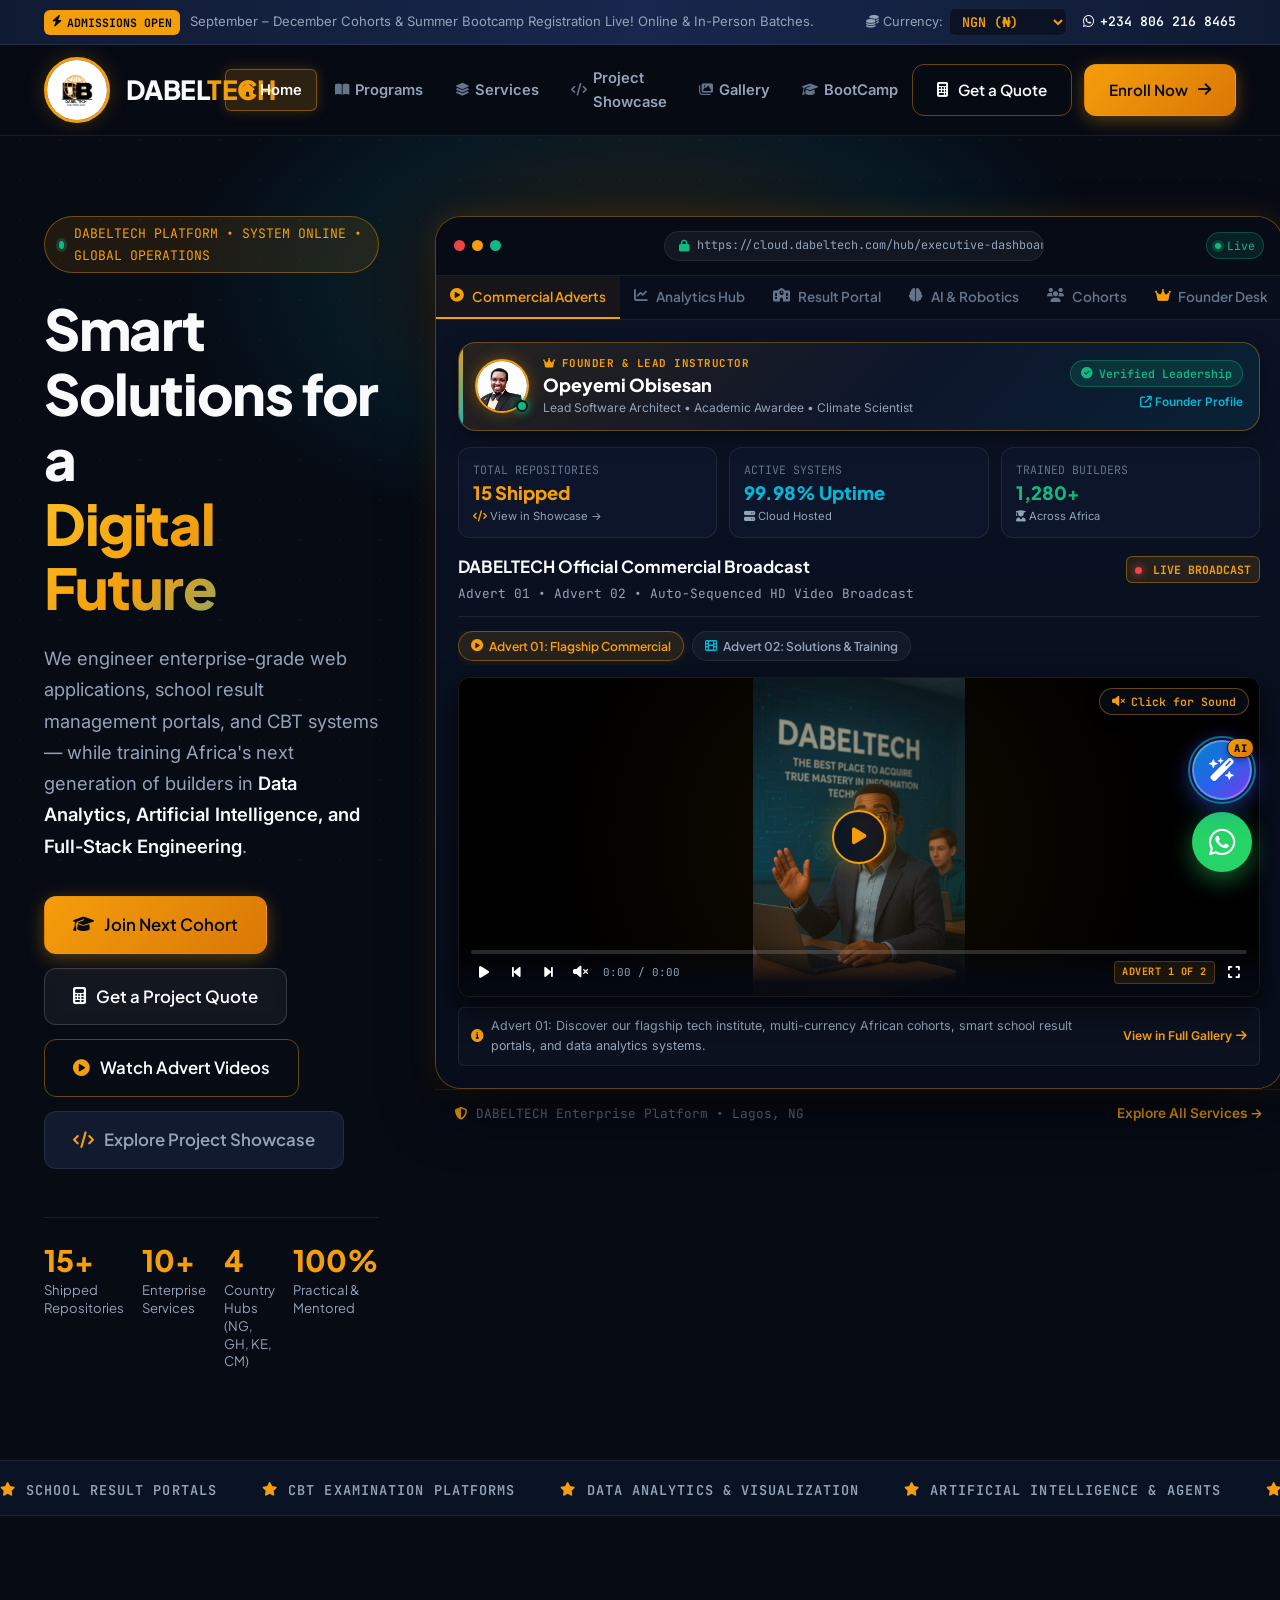
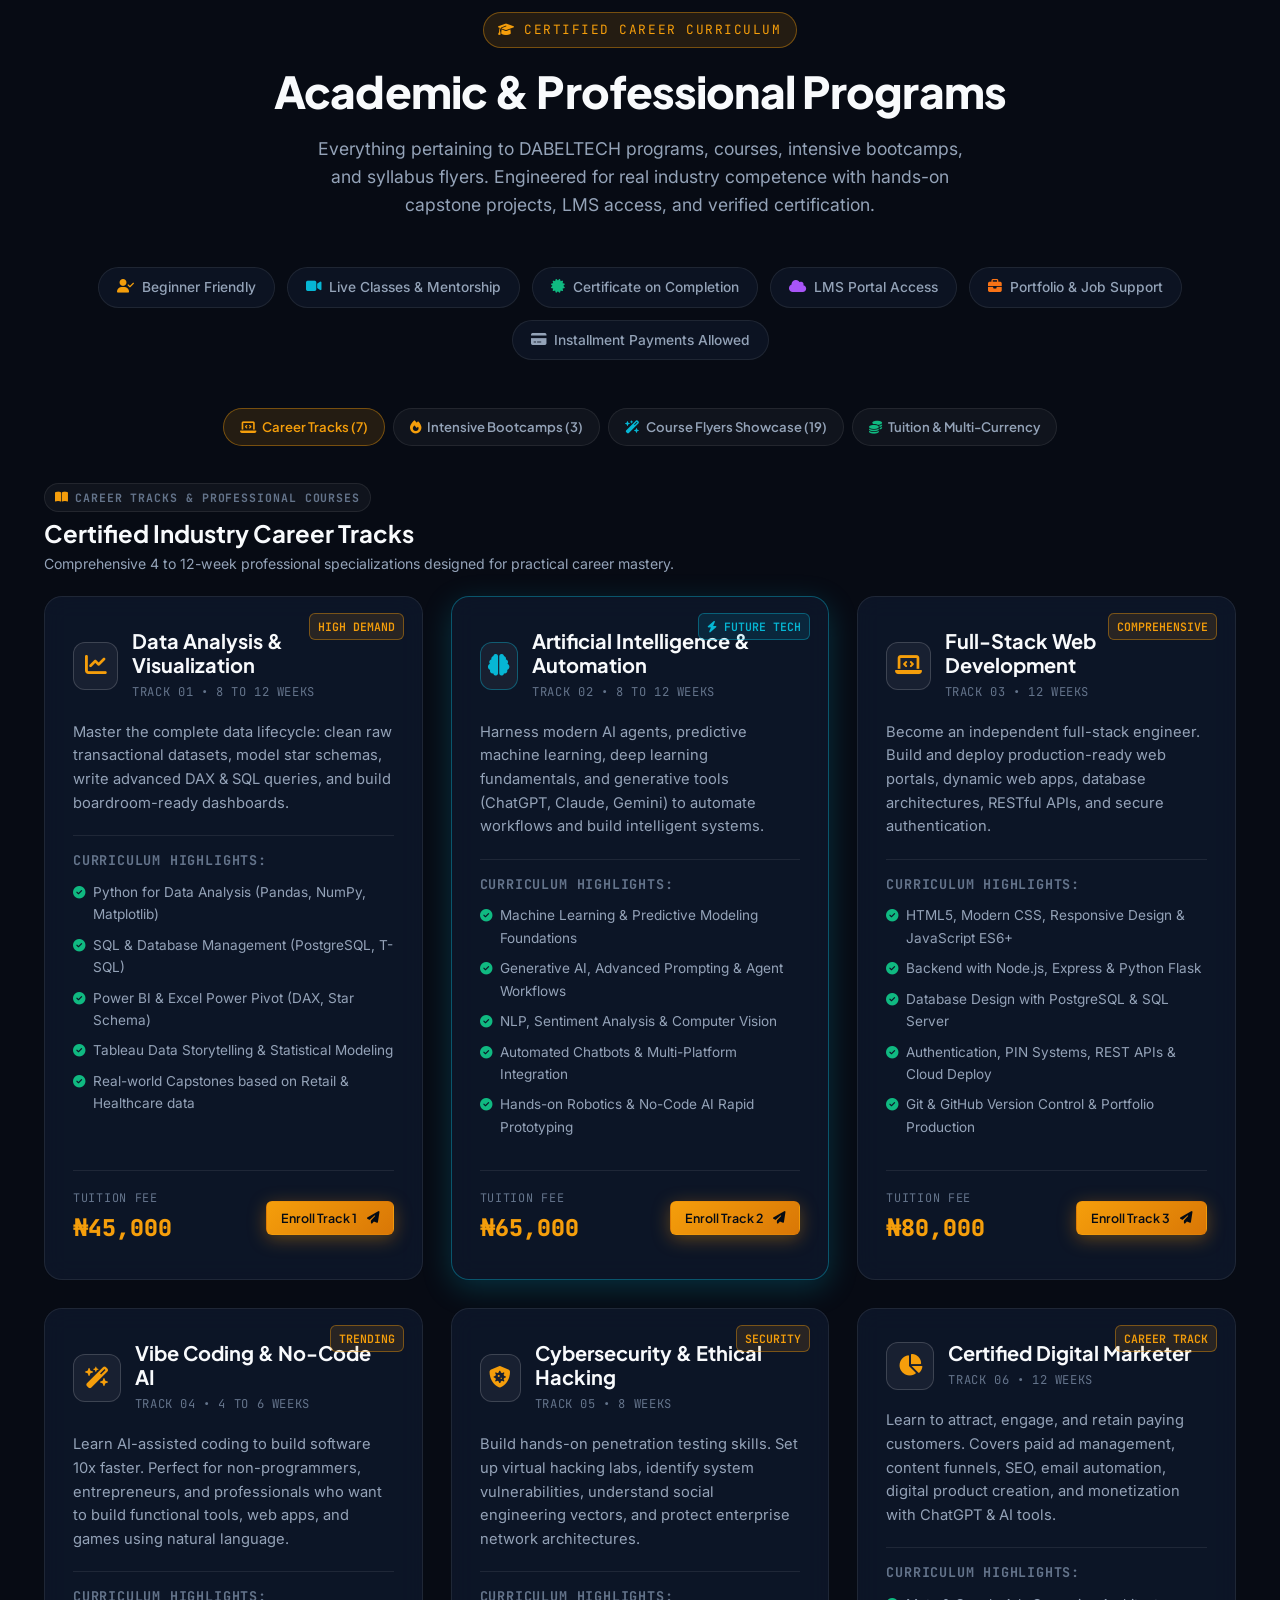
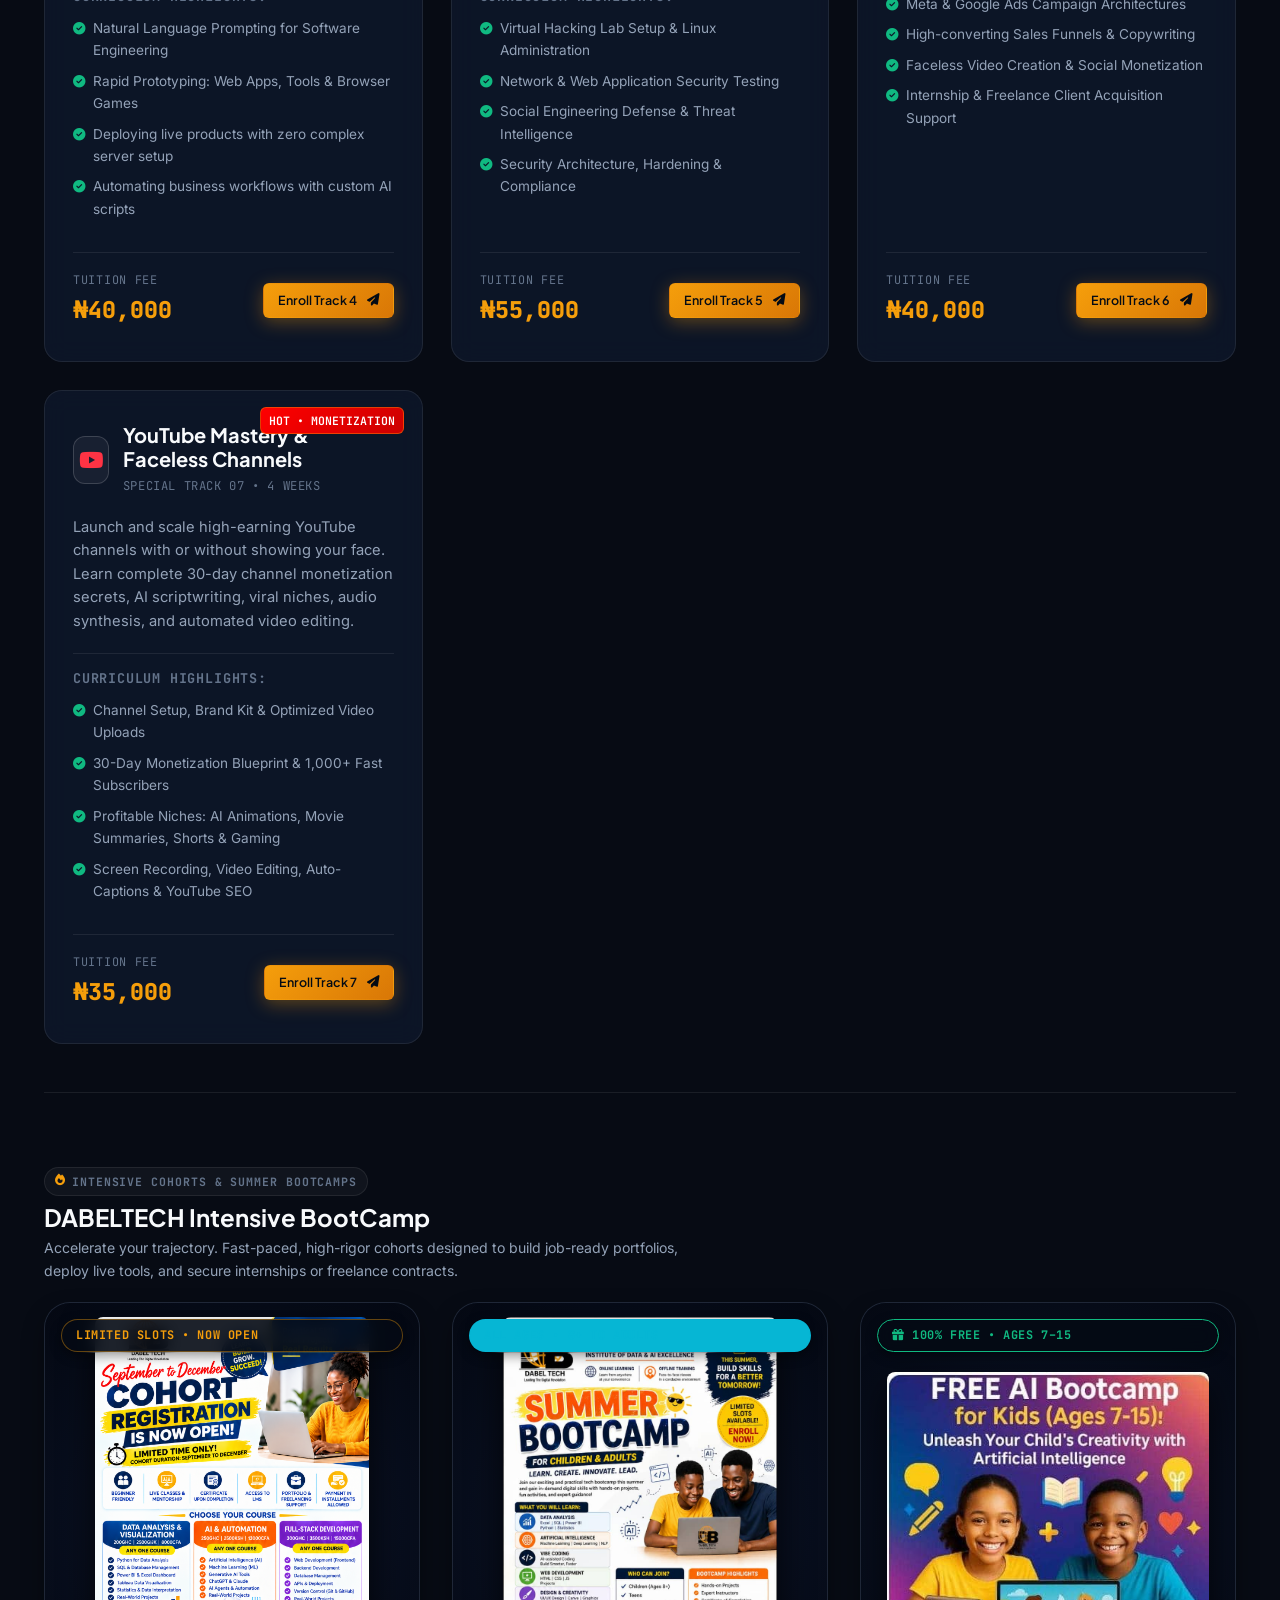
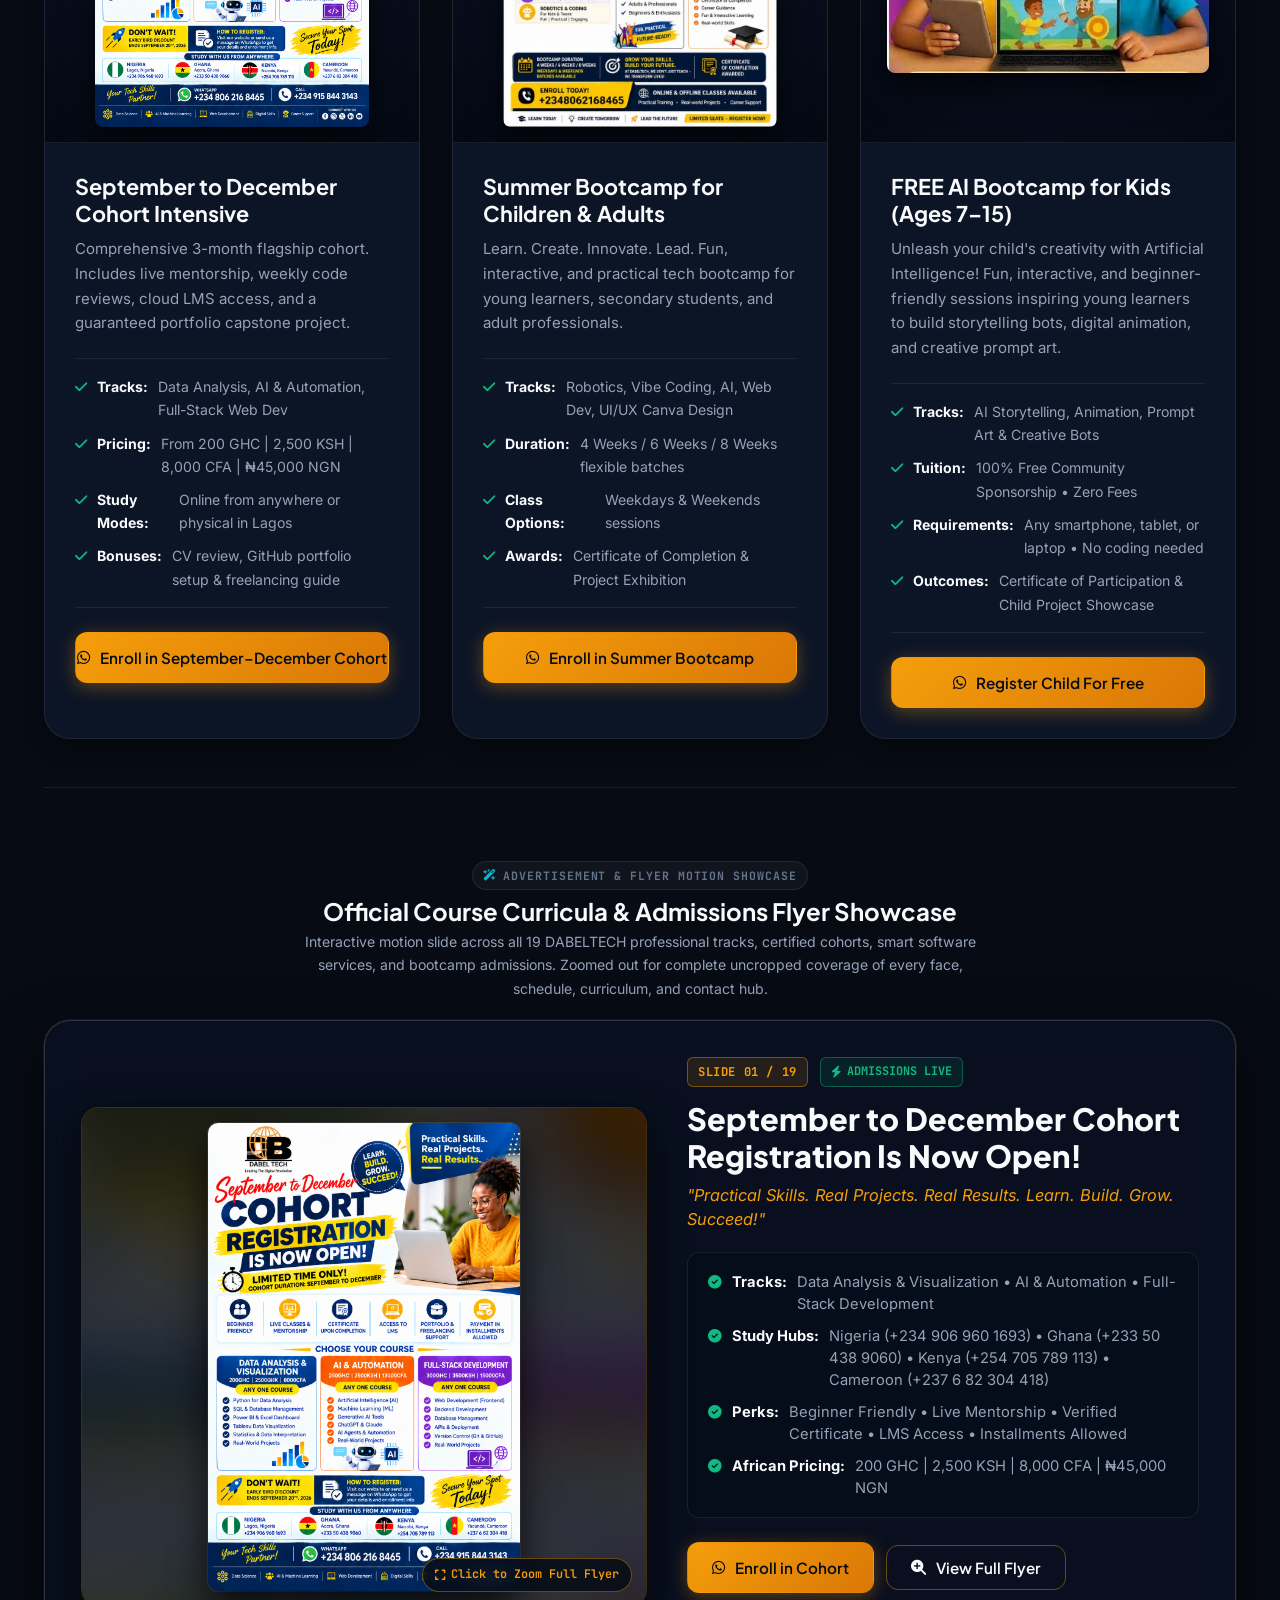
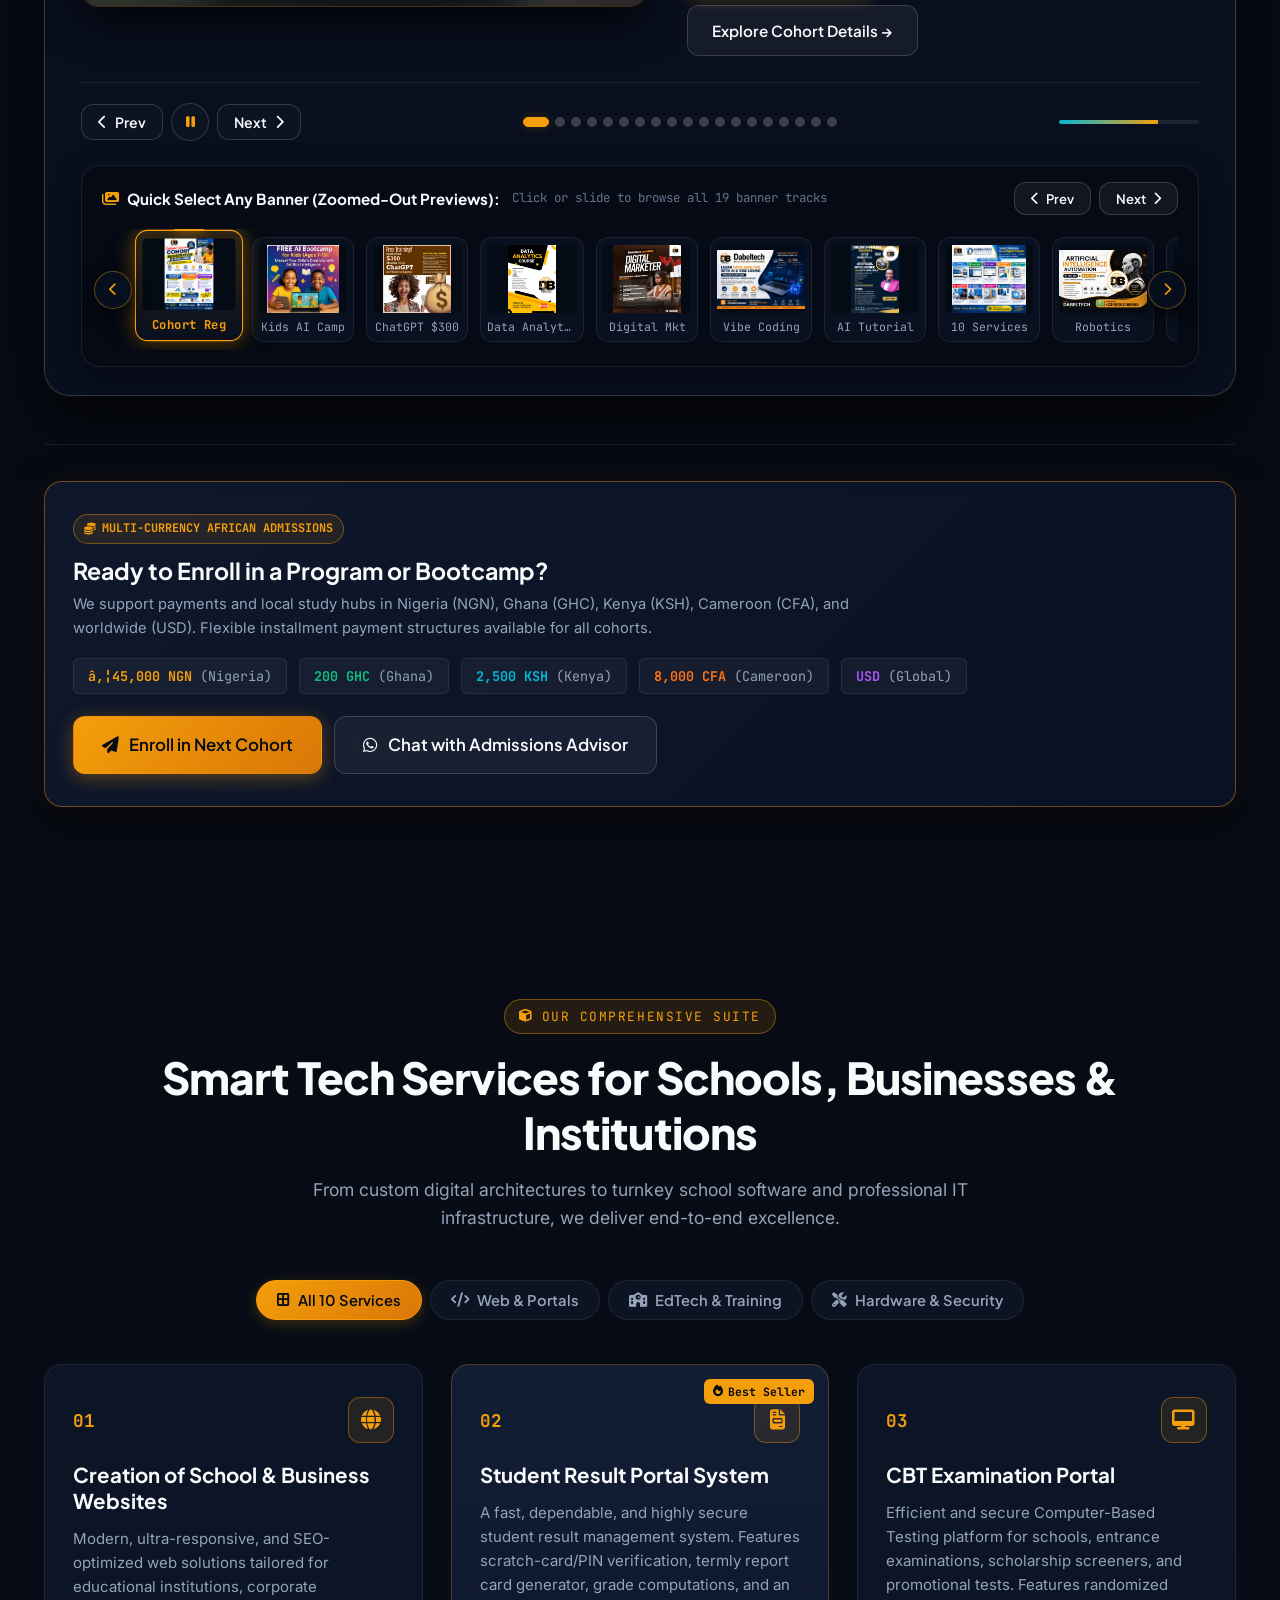
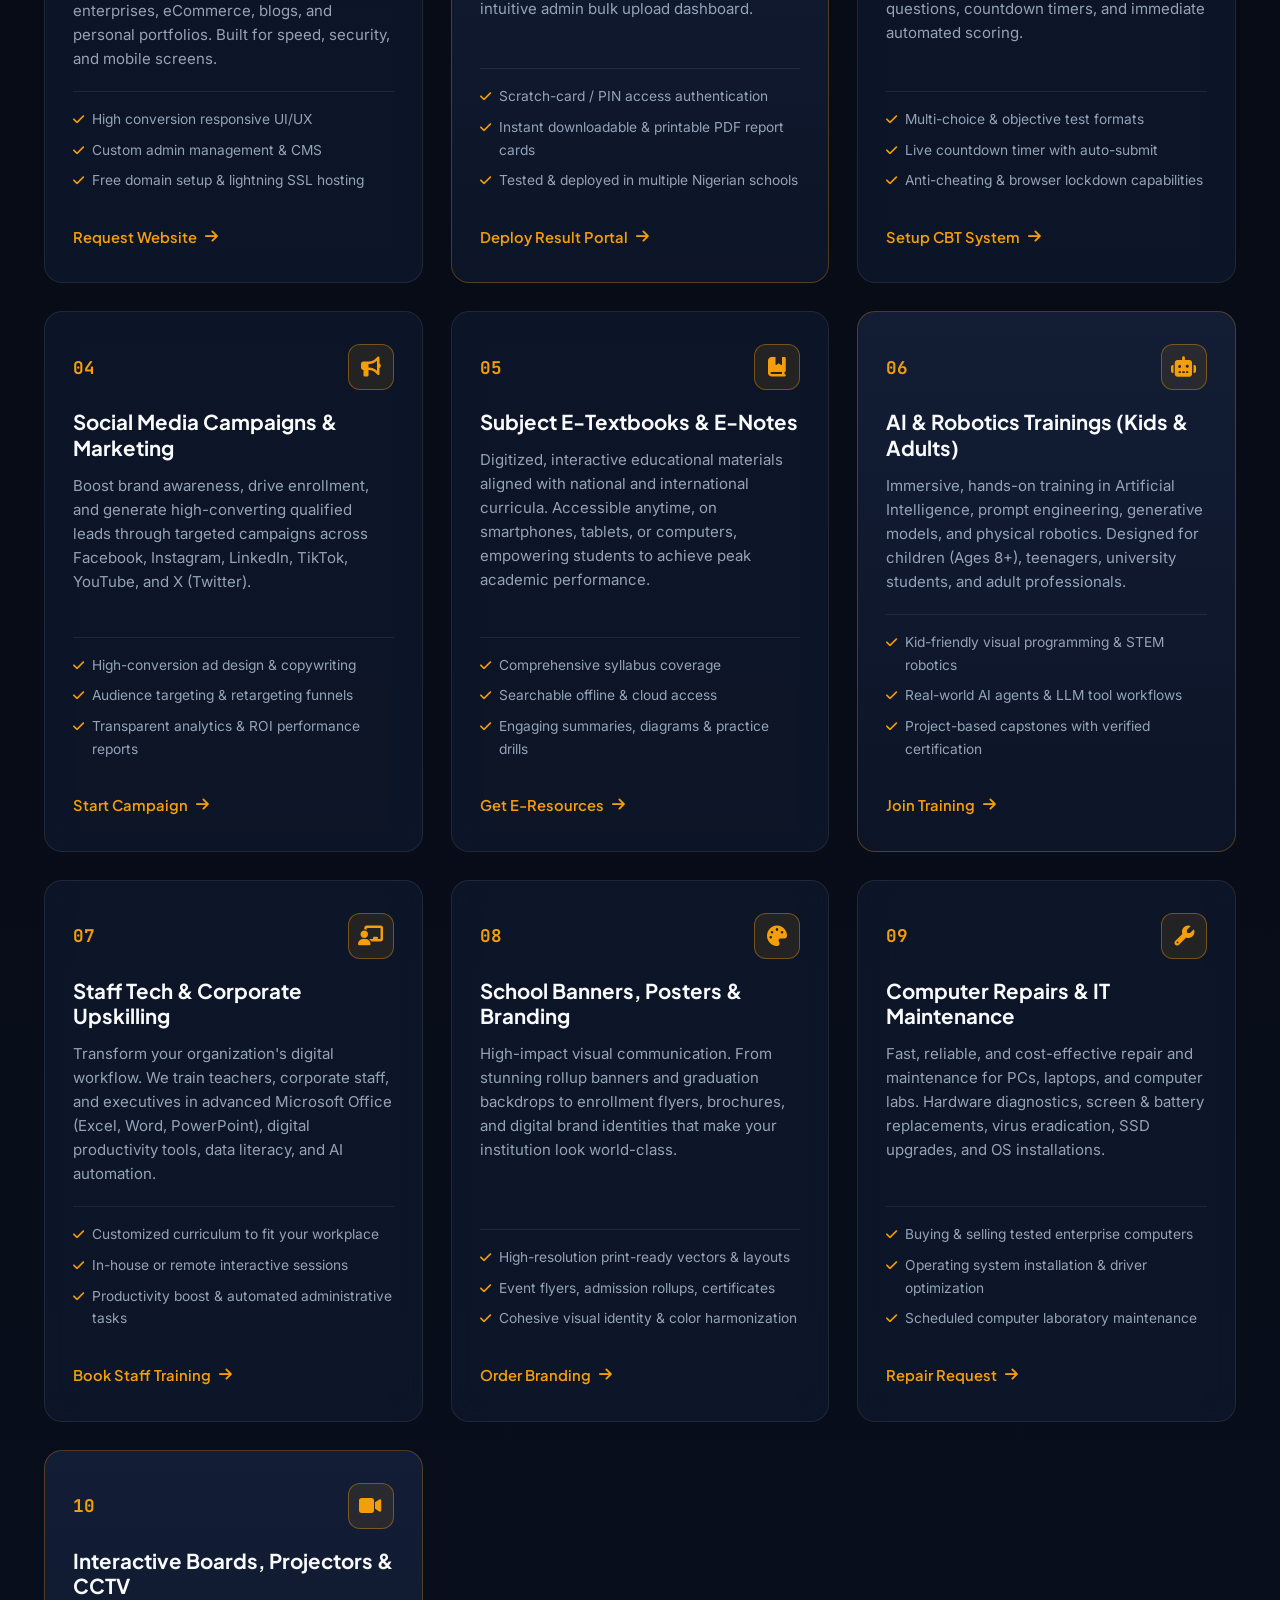
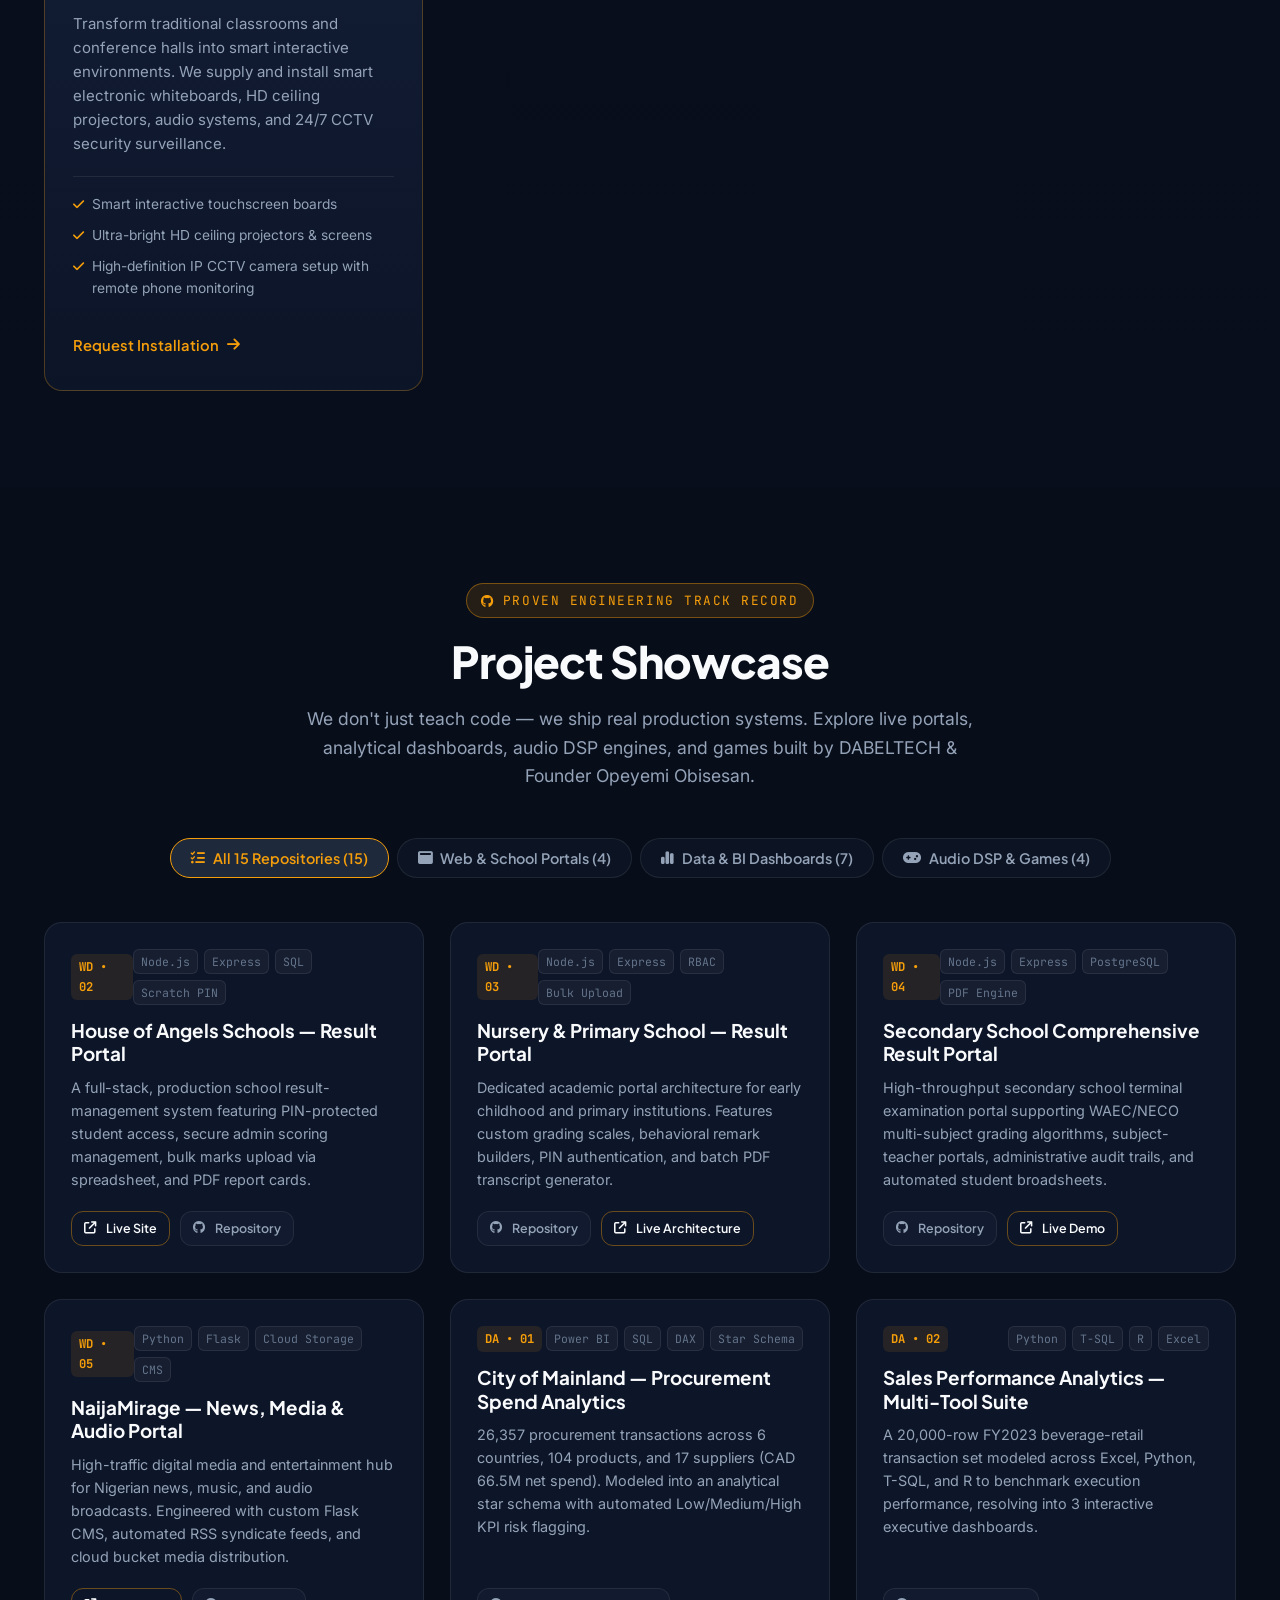
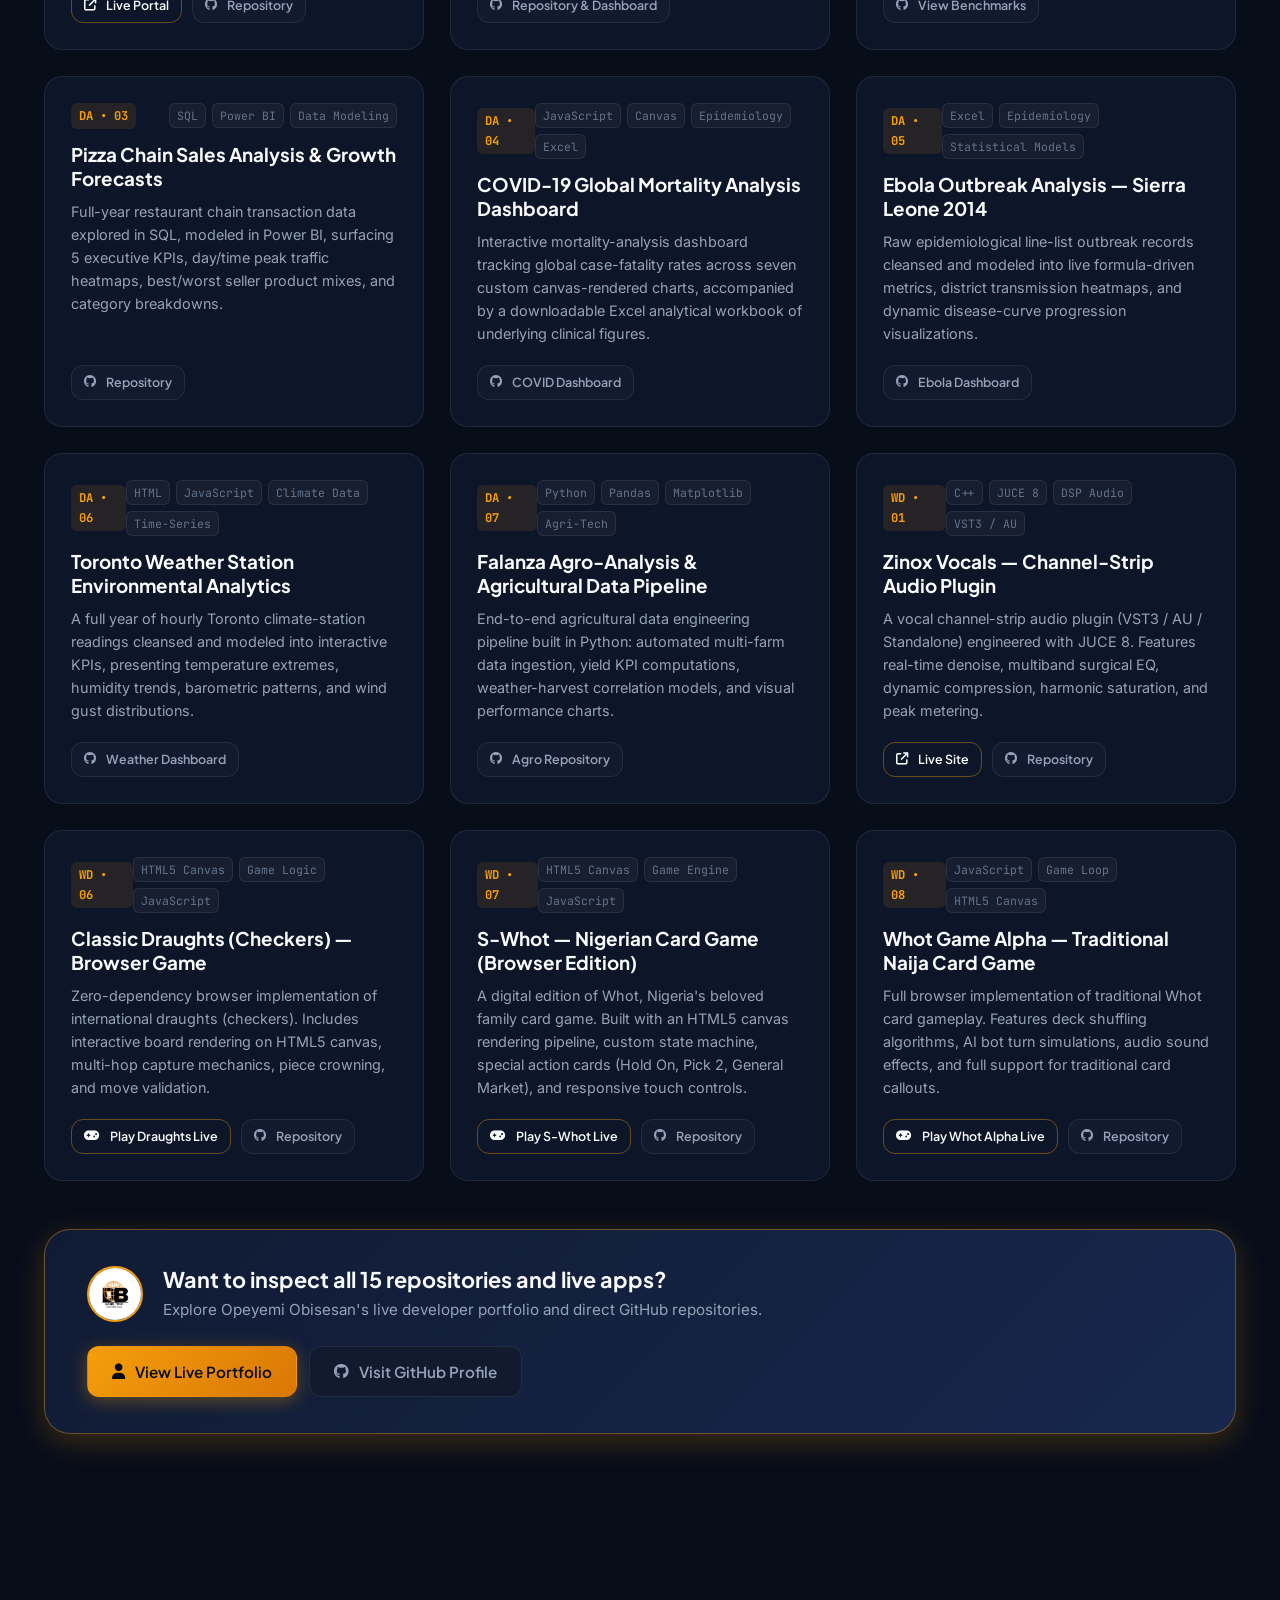
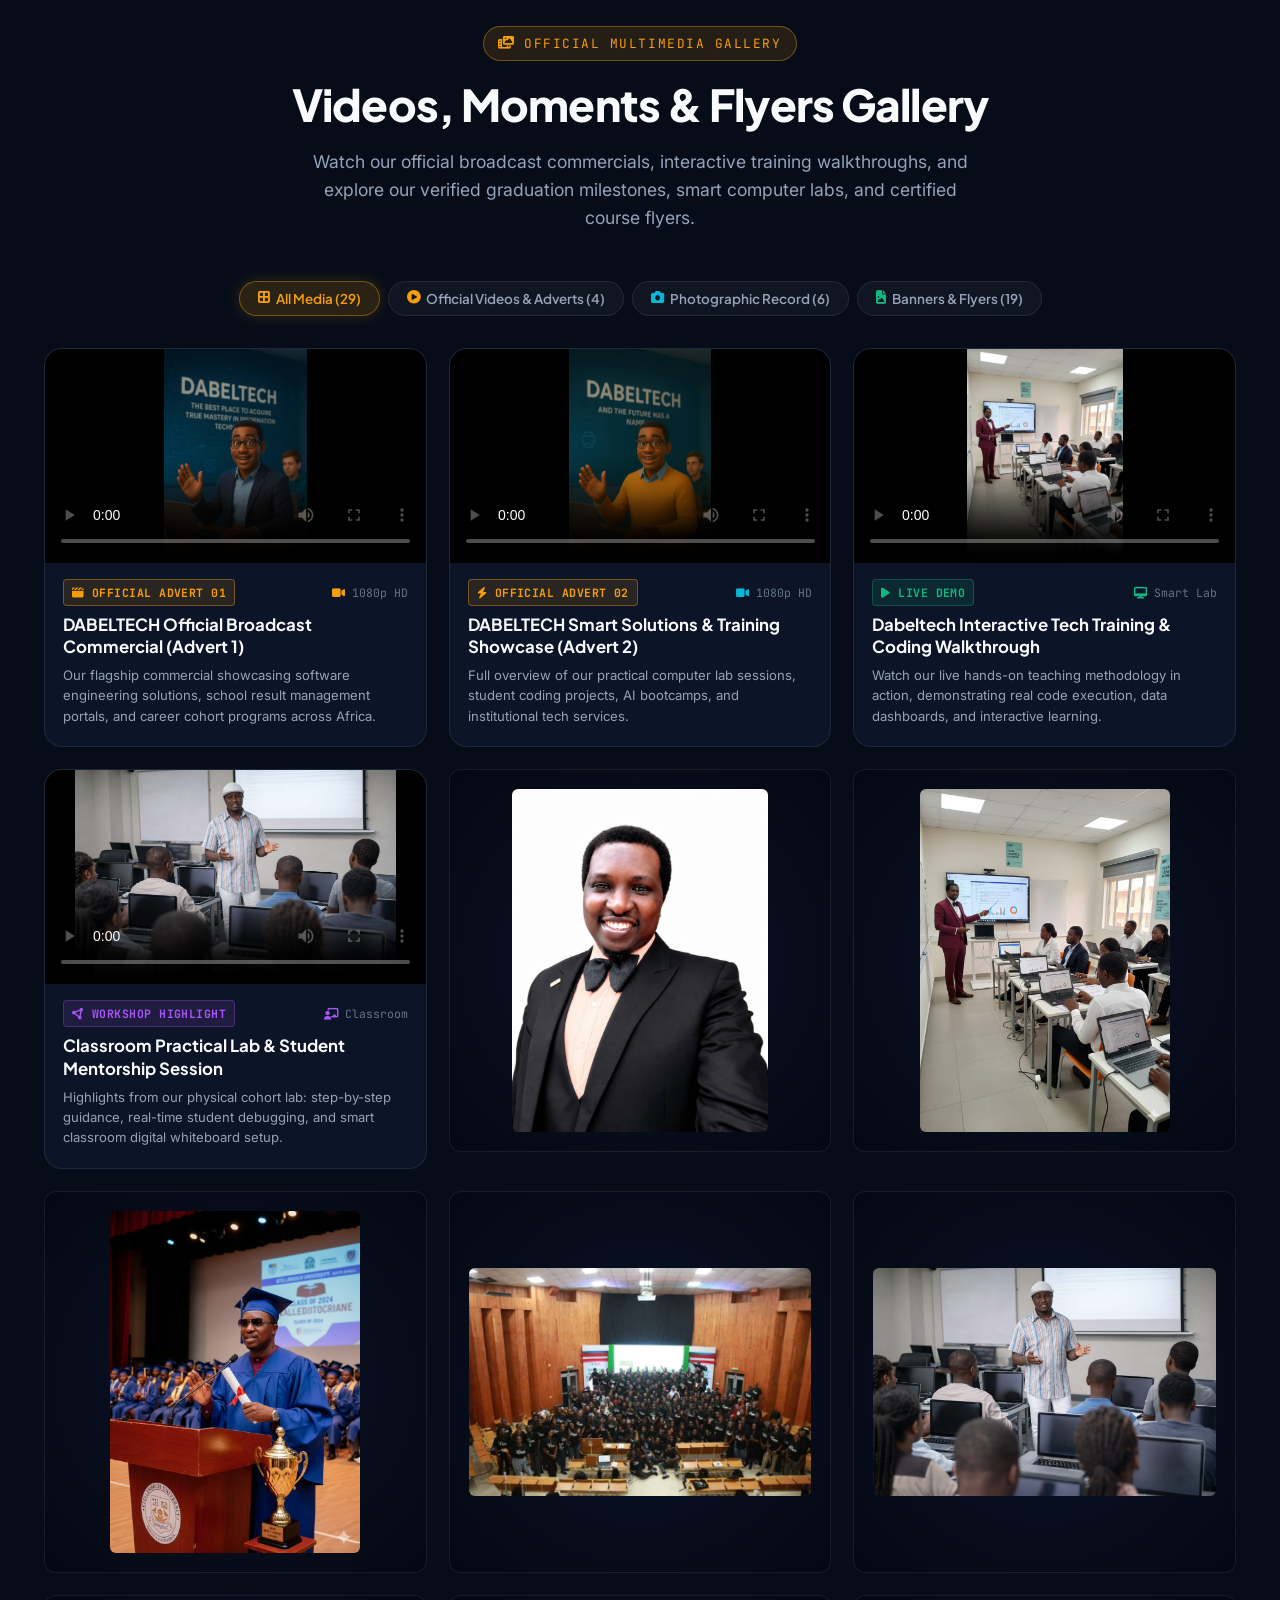
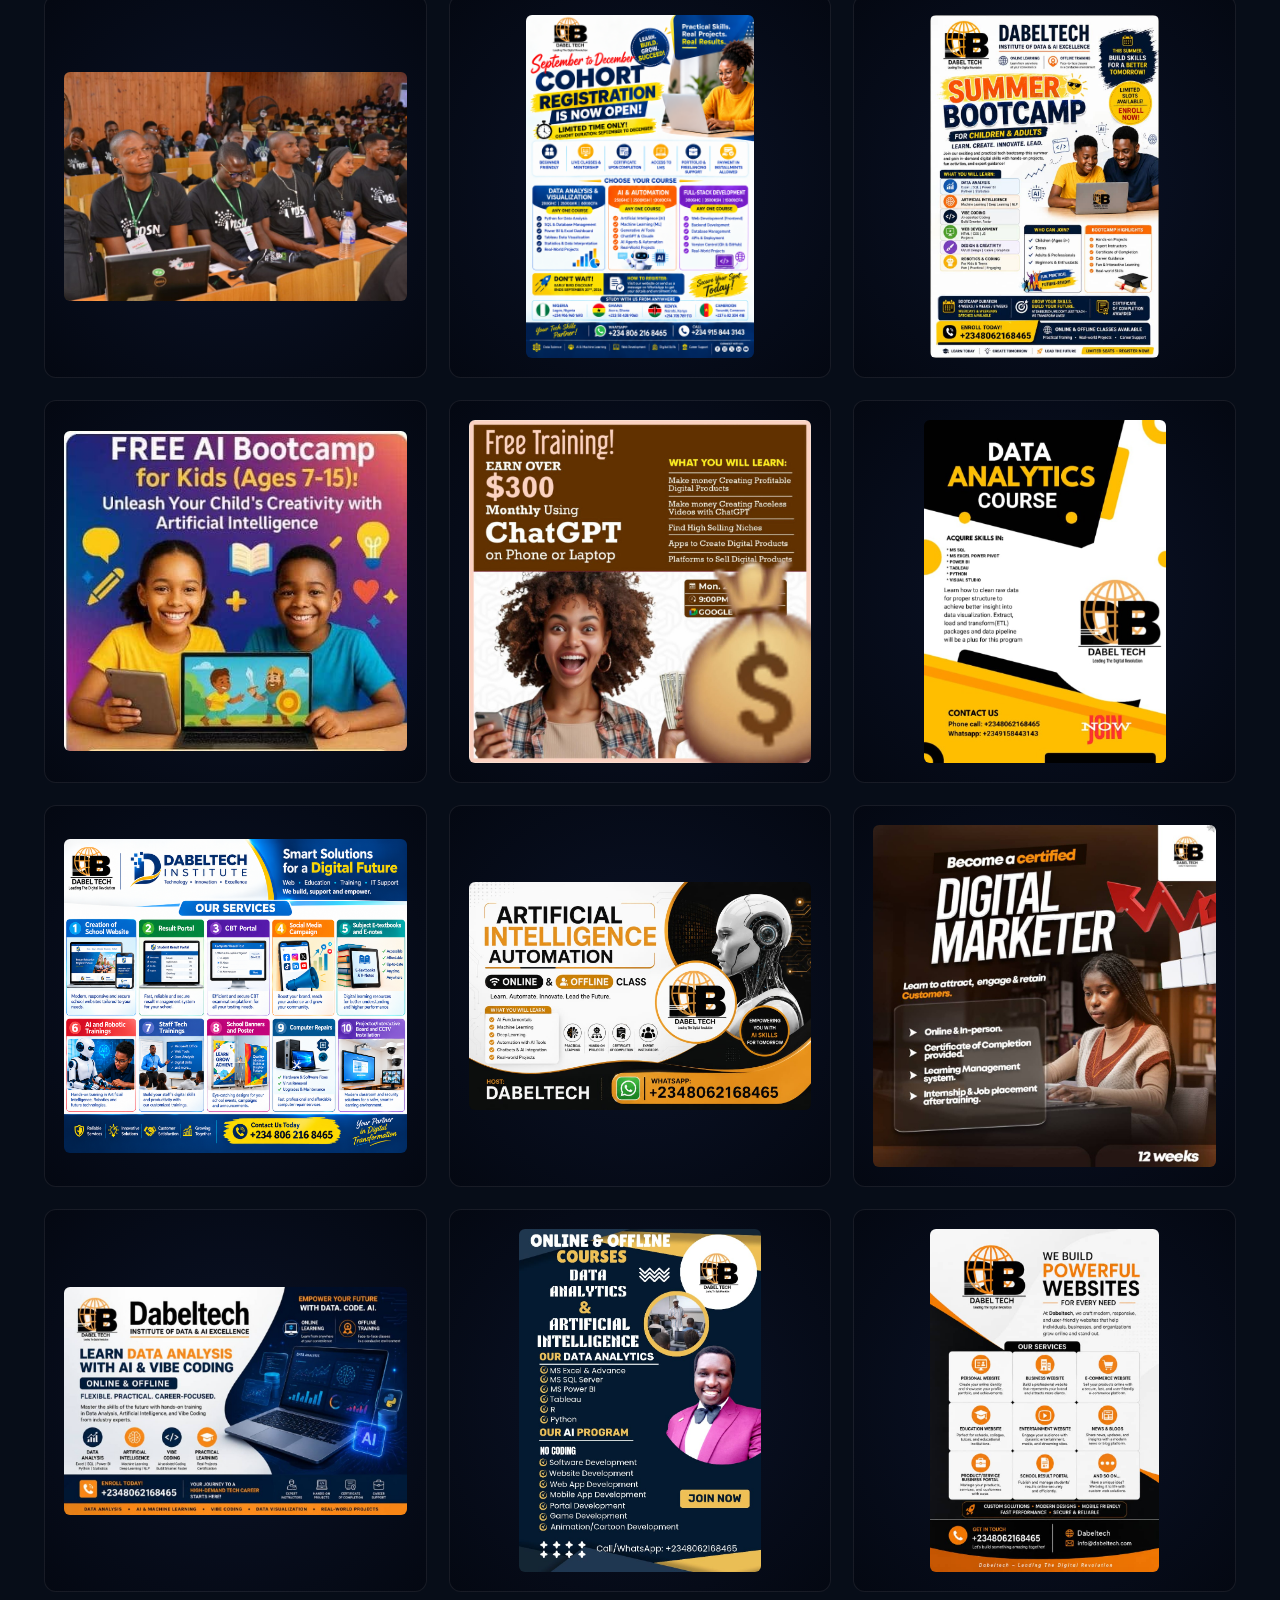
==== index.html @ 6ca89540 "feat: house complete 15-repo project showcase under project menu tab with scrollspy and offset" ====
<!DOCTYPE html>
<html lang="en">
<head>
  <meta charset="UTF-8">
  <meta name="viewport" content="width=device-width, initial-scale=1.0">
  <title>DABELTECH — Leading The Digital Revolution | Smart Solutions &amp; Institute</title>
  <meta name="description" content="DABELTECH &amp; DABELTECH INSTITUTE: Smart Solutions for a Digital Future. Web development, school result portals, CBT systems, Data Analytics, AI bootcamps across Nigeria, Ghana, Kenya, Cameroon &amp; worldwide.">
  <meta name="keywords" content="Dabeltech, Dabeltech Institute, Web Development, School Result Portal, CBT Portal, Data Analytics, Artificial Intelligence, Vibe Coding, Opeyemi Obisesan, Lagos Tech">
  
  <!-- Favicon -->
  <link rel="icon" type="image/jpeg" href="assets/logo.jpeg">
  
  <!-- Google Fonts -->
  <link rel="preconnect" href="https://fonts.googleapis.com">
  <link rel="preconnect" href="https://fonts.gstatic.com" crossorigin>
  <link href="https://fonts.googleapis.com/css2?family=Inter:wght@300;400;500;600;700&family=Plus+Jakarta+Sans:wght@500;600;700;800&family=JetBrains+Mono:wght@400;500;600&display=swap" rel="stylesheet">
  
  <!-- FontAwesome Icons -->
  <link rel="stylesheet" href="https://cdnjs.cloudflare.com/ajax/libs/font-awesome/6.5.1/css/all.min.css">
  
  <!-- Main Stylesheet (v2.4 Menu Tab Reorganization & Dashboard Commercial Adverts) -->
  <link rel="stylesheet" href="styles.css?v=2.5">

  <!-- Force page to stay at top on initial load & prevent running down to bottom -->
  <script>
    if ('scrollRestoration' in history) {
      history.scrollRestoration = 'manual';
    }
    if (window.location.hash && window.location.hash !== '#hero') {
      history.replaceState(null, document.title, window.location.pathname + window.location.search);
    }
    window.scrollTo(0, 0);
  </script>
</head>
<body>

  <!-- ==================== TOP ANNOUNCEMENT RIBBON ==================== -->
  <div class="top-ribbon" id="top-ribbon">
    <div class="container ribbon-content">
      <div class="ribbon-ticker">
        <span class="ribbon-badge"><i class="fa-solid fa-bolt"></i> ADMISSIONS OPEN</span>
        <span class="ribbon-text">September – December Cohorts &amp; Summer Bootcamp Registration Live! Online &amp; In-Person Batches.</span>
      </div>
      <div class="ribbon-actions">
        <div class="currency-picker">
          <label for="currency-select"><i class="fa-solid fa-coins"></i> Currency:</label>
          <select id="currency-select" aria-label="Select Currency">
            <option value="NGN" selected>NGN (₦)</option>
            <option value="USD">USD ($)</option>
            <option value="GHC">GHC (₵)</option>
            <option value="KSH">KSH (KSh)</option>
            <option value="CFA">CFA (FCFA)</option>
          </select>
        </div>
        <a href="https://wa.me/2348062168465?text=Hello%20DABELTECH%2C%20I%20would%20like%20to%20inquire%20about%20your%20services%20and%20cohorts" target="_blank" rel="noopener" class="ribbon-link">
          <i class="fa-brands fa-whatsapp"></i> +234 806 216 8465
        </a>
      </div>
    </div>
  </div>

  <!-- ==================== MAIN NAVIGATION BAR (RESTRICTED TABS & PROMINENT LOGO) ==================== -->
  <header class="navbar-wrapper" id="main-header">
    <nav class="container navbar" aria-label="Main Navigation">
      <a href="#hero" class="brand-logo" id="nav-brand">
        <img src="assets/logo.jpeg" alt="DABEL TECH Logo" class="brand-img">
        <div class="brand-text">
          <span class="brand-title">DABEL<span class="text-accent">TECH</span></span>
        </div>
      </a>

      <!-- Desktop Nav Tabs strictly restricted to requested tabs -->
      <ul class="nav-menu" id="nav-menu">
        <li><a href="#hero" class="nav-tab active"><i class="fa-solid fa-house"></i> Home</a></li>
        <li><a href="#programs" class="nav-tab"><i class="fa-solid fa-book-open"></i> Programs</a></li>
        <li><a href="#services" class="nav-tab"><i class="fa-solid fa-layer-group"></i> Services</a></li>
        <li><a href="#projects" class="nav-tab" id="nav-tab-projects"><i class="fa-solid fa-code"></i> Project Showcase</a></li>
        <li><a href="#gallery" class="nav-tab"><i class="fa-solid fa-images"></i> Gallery</a></li>
        <li><a href="#bootcamp" class="nav-tab"><i class="fa-solid fa-graduation-cap"></i> BootCamp</a></li>
        <!-- Mobile Drawer Extras -->
        <li class="mobile-only-tab"><a href="#quote" class="nav-tab"><i class="fa-solid fa-calculator"></i> Get a Quote</a></li>
        <li class="mobile-only-tab"><a href="#enroll" class="nav-tab highlight-mobile"><i class="fa-solid fa-paper-plane"></i> Enroll Now</a></li>
      </ul>

      <!-- Action Tabs: Get a Quote & Enroll Now -->
      <div class="nav-ctas">
        <a href="#quote" class="btn btn-outline" id="nav-quote-btn">
          <i class="fa-solid fa-calculator"></i> Get a Quote
        </a>
        <a href="#enroll" class="btn btn-primary" id="nav-enroll-btn">
          <span>Enroll Now</span>
          <i class="fa-solid fa-arrow-right"></i>
        </a>
        <button class="mobile-toggle" id="mobile-toggle-btn" aria-label="Toggle navigation menu">
          <i class="fa-solid fa-bars"></i>
        </button>
      </div>
    </nav>
  </header>

  <!-- ==================== HERO SECTION WITH STANDARD EXECUTIVE DASHBOARD ==================== -->
  <section class="hero-section" id="hero">
    <div class="hero-background-glow"></div>
    <div class="container hero-container">
      
      <!-- Hero Left Column: Proposition & Triggers -->
      <div class="hero-content">
        <div class="hero-eyebrow">
          <span class="status-indicator"></span>
          <span>DABELTECH PLATFORM &bull; SYSTEM ONLINE &bull; GLOBAL OPERATIONS</span>
        </div>
        <h1 class="hero-heading">
          Smart Solutions for a <span class="gradient-text">Digital Future</span>
        </h1>
        <p class="hero-subtitle">
          We engineer enterprise-grade web applications, school result management portals, and CBT systems — while training Africa's next generation of builders in <strong>Data Analytics, Artificial Intelligence, and Full-Stack Engineering</strong>.
        </p>

        <div class="hero-actions">
          <a href="#bootcamp" class="btn btn-primary btn-lg" id="hero-enroll-btn">
            <i class="fa-solid fa-graduation-cap"></i>
            <span>Join Next Cohort</span>
          </a>
          <a href="#quote" class="btn btn-glass btn-lg" id="hero-quote-btn">
            <i class="fa-solid fa-calculator"></i>
            <span>Get a Project Quote</span>
          </a>
          <a href="#gallery" class="btn btn-outline btn-lg" id="hero-watch-btn">
            <i class="fa-solid fa-circle-play text-accent"></i>
            <span>Watch Advert Videos</span>
          </a>
          <a href="#projects" class="btn btn-dark btn-lg" id="hero-github-btn">
            <i class="fa-solid fa-code text-accent"></i>
            <span>Explore Project Showcase</span>
          </a>
        </div>

        <!-- Key Trust Badges Grid -->
        <div class="hero-stats">
          <div class="stat-card">
            <div class="stat-num">15+</div>
            <div class="stat-label">Shipped Repositories</div>
          </div>
          <div class="stat-card">
            <div class="stat-num">10+</div>
            <div class="stat-label">Enterprise Services</div>
          </div>
          <div class="stat-card">
            <div class="stat-num">4</div>
            <div class="stat-label">Country Hubs (NG, GH, KE, CM)</div>
          </div>
          <div class="stat-card">
            <div class="stat-num">100%</div>
            <div class="stat-label">Practical &amp; Mentored</div>
          </div>
        </div>
      </div>

      <!-- Hero Right Column: Standard Interactive Executive Dashboard -->
      <div class="hero-visual">
        <div class="dashboard-window">
          <!-- Window Title Bar -->
          <div class="dash-titlebar">
            <div class="dash-dots">
              <span class="dot red"></span>
              <span class="dot yellow"></span>
              <span class="dot green"></span>
            </div>
            <div class="dash-address-bar">
              <i class="fa-solid fa-lock text-green"></i>
              <span>https://cloud.dabeltech.com/hub/executive-dashboard</span>
            </div>
            <div class="dash-status-pill">
              <span class="pulse-dot"></span> Live
            </div>
          </div>

          <!-- Dashboard Navigation Sub-Ribbon -->
          <div class="dash-tabs-ribbon" role="tablist">
            <button class="dash-tab-btn active" data-dash="adverts"><i class="fa-solid fa-circle-play text-accent"></i> Commercial Adverts</button>
            <button class="dash-tab-btn" data-dash="analytics"><i class="fa-solid fa-chart-line"></i> Analytics Hub</button>
            <button class="dash-tab-btn" data-dash="portal"><i class="fa-solid fa-school"></i> Result Portal</button>
            <button class="dash-tab-btn" data-dash="ai"><i class="fa-solid fa-brain"></i> AI &amp; Robotics</button>
            <button class="dash-tab-btn" data-dash="cohorts"><i class="fa-solid fa-users"></i> Cohorts</button>
            <button class="dash-tab-btn" data-dash="founder"><i class="fa-solid fa-crown text-accent"></i> Founder Desk</button>
          </div>

          <!-- Dashboard Content Area -->
          <div class="dash-body">
            
            <!-- Executive Founder Spotlight Bar (Always Prominent on Front Page Dashboard) -->
            <div class="dash-executive-bar">
              <div class="dash-founder-meta">
                <div class="dash-founder-avatar-wrap">
                  <img src="assets/founder.jpeg" alt="Opeyemi Obisesan - Founder &amp; Lead Instructor" class="dash-founder-avatar">
                  <span class="dash-founder-online-pulse" title="Active Executive Leader"></span>
                </div>
                <div class="dash-founder-details">
                  <div class="dash-role-badge">
                    <i class="fa-solid fa-crown text-accent"></i> <span>FOUNDER &amp; LEAD INSTRUCTOR</span>
                  </div>
                  <h3 class="dash-founder-name">Opeyemi Obisesan</h3>
                  <p class="dash-founder-title">Lead Software Architect &bull; Academic Awardee &bull; Climate Scientist</p>
                </div>
              </div>
              <div class="dash-founder-badges">
                <span class="df-verified-badge"><i class="fa-solid fa-circle-check text-green"></i> Verified Leadership</span>
                <a href="#about" class="df-profile-link"><i class="fa-solid fa-arrow-up-right-from-square"></i> Founder Profile</a>
              </div>
            </div>

            <!-- Quick Metric Widgets Row -->
            <div class="dash-metrics-row">
              <a href="#projects" class="dash-metric-card dash-metric-link" title="Explore all 15 repositories in Project Showcase">
                <span class="m-title">Total Repositories</span>
                <span class="m-val text-accent">15 Shipped</span>
                <span class="m-sub"><i class="fa-solid fa-code text-accent"></i> View in Showcase &rarr;</span>
              </a>
              <div class="dash-metric-card">
                <span class="m-title">Active Systems</span>
                <span class="m-val text-cyan">99.98% Uptime</span>
                <span class="m-sub"><i class="fa-solid fa-server"></i> Cloud Hosted</span>
              </div>
              <div class="dash-metric-card">
                <span class="m-title">Trained Builders</span>
                <span class="m-val text-green">1,280+</span>
                <span class="m-sub"><i class="fa-solid fa-user-graduate"></i> Across Africa</span>
              </div>
            </div>

            <!-- Dynamic Panels Inside Dashboard -->
            <!-- Commercial Adverts Panel (Featured on Frontend of Dashboard) -->
            <div class="dash-panel active" id="dash-panel-adverts">
              <div class="panel-header">
                <div>
                  <h4>DABELTECH Official Commercial Broadcast</h4>
                  <small>Advert 01 &bull; Advert 02 &bull; Auto-Sequenced HD Video Broadcast</small>
                </div>
                <span class="panel-tag text-accent"><span class="pulse-dot-red"></span> LIVE BROADCAST</span>
              </div>

              <!-- Quick Advert Switch Chips -->
              <div class="dash-advert-chips">
                <button type="button" class="dash-ad-chip active" id="dash-chip-1" data-video="1">
                  <i class="fa-solid fa-circle-play text-accent"></i> Advert 01: Flagship Commercial
                </button>
                <button type="button" class="dash-ad-chip" id="dash-chip-2" data-video="2">
                  <i class="fa-solid fa-film text-cyan"></i> Advert 02: Solutions &amp; Training
                </button>
              </div>

              <!-- Dashboard Cinema Video Screen Stage -->
              <div class="dash-video-stage" id="dash-video-stage">
                <!-- Dual Videos for Seamless Auto-Sequenced Playback -->
                <video id="dash-video-1" class="dash-screen-video active" src="assets/advert-video-1.mp4" playsinline muted preload="auto" poster="assets/brand-true-mastery.jpeg"></video>
                <video id="dash-video-2" class="dash-screen-video" src="assets/advert-video-2.mp4" playsinline muted preload="auto" poster="assets/brand-future-name.jpeg"></video>

                <div class="dash-ambient-glow" id="dash-ambient-glow"></div>

                <!-- Floating Sound Toggle Badge -->
                <button type="button" class="dash-floating-sound-btn" id="dash-sound-toggle-btn" aria-label="Toggle Audio Sound">
                  <i class="fa-solid fa-volume-xmark" id="dash-sound-icon"></i>
                  <span id="dash-sound-text">Click for Sound</span>
                </button>

                <!-- Center Big Play/Pause Trigger -->
                <div class="dash-play-center-btn" id="dash-center-play-trigger" aria-label="Play or Pause Video">
                  <i class="fa-solid fa-play" id="dash-center-icon"></i>
                </div>

                <!-- Custom Player Controls Bar -->
                <div class="dash-custom-controls">
                  <div class="dash-progress-track" id="dash-progress-track">
                    <div class="dash-progress-fill" id="dash-progress-fill"></div>
                  </div>
                  <div class="dash-controls-row">
                    <div class="dash-left-controls">
                      <button type="button" class="dash-ctrl-btn" id="dash-play-btn" title="Play / Pause" aria-label="Play / Pause">
                        <i class="fa-solid fa-play" id="dash-play-icon"></i>
                      </button>
                      <button type="button" class="dash-ctrl-btn" id="dash-prev-track-btn" title="Previous Advert" aria-label="Previous Advert">
                        <i class="fa-solid fa-backward-step"></i>
                      </button>
                      <button type="button" class="dash-ctrl-btn" id="dash-next-track-btn" title="Next Advert" aria-label="Next Advert">
                        <i class="fa-solid fa-forward-step"></i>
                      </button>
                      <button type="button" class="dash-ctrl-btn" id="dash-audio-btn" title="Toggle Sound" aria-label="Toggle Sound">
                        <i class="fa-solid fa-volume-xmark" id="dash-vol-icon"></i>
                      </button>
                      <span class="dash-timecode" id="dash-timecode">0:00 / 0:00</span>
                    </div>
                    <div class="dash-right-controls">
                      <span class="dash-current-indicator" id="dash-current-indicator">ADVERT 1 OF 2</span>
                      <button type="button" class="dash-ctrl-btn" id="dash-fullscreen-btn" title="Fullscreen" aria-label="Fullscreen">
                        <i class="fa-solid fa-expand"></i>
                      </button>
                    </div>
                  </div>
                </div>
              </div>

              <!-- Advert Footer Metadata -->
              <div class="dash-advert-meta-bar">
                <div class="dash-advert-desc" id="dash-advert-desc">
                  <i class="fa-solid fa-circle-info text-accent"></i>
                  <span id="dash-ad-desc-text">Advert 01: Discover our flagship tech institute, multi-currency African cohorts, smart school result portals, and data analytics systems.</span>
                </div>
                <a href="#gallery" class="dash-view-gallery-link">
                  <span>View in Full Gallery</span> <i class="fa-solid fa-arrow-right"></i>
                </a>
              </div>
            </div>

            <div class="dash-panel" id="dash-panel-analytics">
              <div class="panel-header">
                <div>
                  <h4>Procurement &amp; Sales Data Engine</h4>
                  <small>Star-Schema Modeling &bull; SQL &bull; Power BI &bull; DAX</small>
                </div>
                <span class="panel-tag">DA &bull; Star Schema</span>
              </div>
              <div class="analytics-preview">
                <div class="chart-mockup">
                  <div class="bar-col"><div class="bar" style="height: 60%;"></div><span>Q1</span></div>
                  <div class="bar-col"><div class="bar" style="height: 85%;"></div><span>Q2</span></div>
                  <div class="bar-col"><div class="bar highlight" style="height: 98%;"></div><span>Q3</span></div>
                  <div class="bar-col"><div class="bar" style="height: 75%;"></div><span>Q4</span></div>
                </div>
                <div class="analytics-stats">
                  <div class="a-stat">
                    <span>Net Modeled Spend</span>
                    <strong>CAD $66.5M</strong>
                  </div>
                  <div class="a-stat">
                    <span>Transactions Cleansed</span>
                    <strong>26,357 Records</strong>
                  </div>
                  <div class="a-stat">
                    <span>KPI Risk Flagging</span>
                    <strong class="text-green">Automated DAX</strong>
                  </div>
                </div>
                <a href="#projects" class="dash-action-sublink"><i class="fa-solid fa-code"></i> View Procurement Project in Showcase &rarr;</a>
              </div>
            </div>

            <div class="dash-panel" id="dash-panel-portal">
              <div class="panel-header">
                <div>
                  <h4>School Result Management Portal</h4>
                  <small>PIN Authentication &bull; PDF Report Card Generator</small>
                </div>
                <span class="panel-tag text-cyan">WD &bull; Production</span>
              </div>
              <div class="portal-mockup">
                <div class="student-card-preview">
                  <div class="student-info">
                    <img src="assets/logo.jpeg" alt="School Badge" class="school-mini-logo">
                    <div>
                      <strong>House of Angels Schools / Dabeltech Network</strong>
                      <span>Student: Adaeze Okafor &bull; Class: SS3 Alpha</span>
                    </div>
                  </div>
                  <div class="result-status-row">
                    <div class="pin-box">
                      <small>Scratch-Card PIN:</small>
                      <code>DBL-88291-PASS</code>
                    </div>
                    <span class="verified-badge"><i class="fa-solid fa-circle-check"></i> RESULT VERIFIED</span>
                  </div>
                  <div class="grades-preview">
                    <span>Maths: <strong>94% (A1)</strong></span>
                    <span>English: <strong>88% (A1)</strong></span>
                    <span>Physics: <strong>91% (A1)</strong></span>
                    <span>Data Processing: <strong>96% (A1)</strong></span>
                  </div>
                  <a href="#projects" class="dash-action-sublink"><i class="fa-solid fa-code"></i> View School Portals in Project Showcase &rarr;</a>

                  </div>
                </div>
              </div>
            </div>

            <div class="dash-panel" id="dash-panel-ai">
              <div class="panel-header">
                <div>
                  <h4>AI &amp; Robotics Intelligence Engine</h4>
                  <small>Agent Workflows &bull; Machine Learning &bull; Vibe Coding</small>
                </div>
                <span class="panel-tag text-purple">AI &bull; Active</span>
              </div>
              <div class="terminal-preview">
                <div class="term-line"><span class="prompt">$</span> dabeltech-ai --init-agent "Automated Data Ingestion &amp; Report Generator"</div>
                <div class="term-line text-cyan">&gt; Connecting to BigQuery &amp; PostgreSQL pipelines... [OK]</div>
                <div class="term-line text-green">&gt; Synthesizing statistical KPIs &amp; automated executive summaries... [DONE]</div>
                <div class="term-line text-accent">&gt; Real-world capstone ready for deployment. Accuracy score: 98.4%</div>
              </div>
            </div>

            <div class="dash-panel" id="dash-panel-cohorts">
              <div class="panel-header">
                <div>
                  <h4>Cohort Admissions &amp; Training Schedules</h4>
                  <small>Online &amp; In-Person Labs &bull; Multi-Country</small>
                </div>
                <span class="panel-tag text-orange">Admissions Live</span>
              </div>
              <div class="cohorts-preview-list">
                <div class="c-item">
                  <div><strong>September – December Intensive Cohort</strong><br><small>Tracks: Data Analysis, AI, Full-Stack, Cybersecurity</small></div>
                  <span class="seat-badge">88% Filled</span>
                </div>
                <div class="c-item">
                  <div><strong>Summer Bootcamp for Children &amp; Adults</strong><br><small>Tracks: Robotics, Vibe Coding, Web Dev, Canva Design</small></div>
                  <span class="seat-badge highlight">Enrollment Open</span>
                </div>
              </div>
            </div>

            <div class="dash-panel" id="dash-panel-founder">
              <div class="panel-header">
                <div>
                  <h4>Executive Leadership &amp; Mentorship Desk</h4>
                  <small>Opeyemi Obisesan &bull; Founder &amp; Lead Instructor, DABELTECH</small>
                </div>
                <span class="panel-tag text-accent"><i class="fa-solid fa-crown"></i> Founder Desk</span>
              </div>
              <div class="founder-panel-showcase">
                <div class="founder-panel-avatar-box">
                  <img src="assets/founder.jpeg" alt="Opeyemi Obisesan - Founder of DABELTECH" class="founder-panel-photo">
                  <span class="founder-award-tag"><i class="fa-solid fa-award text-accent"></i> Best Student Awardee</span>
                </div>
                <div class="founder-panel-bio">
                  <p class="founder-quote">
                    "At DABELTECH, we bridge the gap between classroom theory and industry-grade technology. Every student builds real-world production projects."
                  </p>
                  <div class="founder-credentials-pills">
                    <span class="cred-pill"><i class="fa-solid fa-code text-cyan"></i> 15+ Shipped Repositories</span>
                    <span class="cred-pill"><i class="fa-solid fa-user-graduate text-green"></i> 1,500+ Students Mentored</span>
                    <span class="cred-pill"><i class="fa-solid fa-award text-accent"></i> Best Student Award Valedictorian</span>
                    <span class="cred-pill"><i class="fa-solid fa-globe text-purple"></i> Nigeria &bull; Ghana &bull; Kenya &bull; Cameroon</span>
                  </div>
                  <div class="founder-panel-actions">
                    <a href="https://wa.me/2348062168465?text=Hello%20Founder%20Opeyemi%20Obisesan%2C%20I%20would%20like%20to%20connect%20with%20you!" target="_blank" rel="noopener" class="btn btn-primary btn-sm">
                      <i class="fa-brands fa-whatsapp"></i> Chat with Founder
                    </a>
                    <a href="https://dabelinfotech-github-io.vercel.app/" target="_blank" rel="noopener" class="btn btn-outline btn-sm">
                      <i class="fa-solid fa-globe"></i> View Portfolio
                    </a>
                  </div>
                </div>
              </div>
            </div>

          </div>

          <!-- Dashboard Footer Bar -->
          <div class="dash-footer">
            <span class="dash-footer-note"><i class="fa-solid fa-shield-halved text-accent"></i> DABELTECH Enterprise Platform &bull; Lagos, NG</span>
            <a href="#services" class="dash-action-link">Explore All Services &rarr;</a>
          </div>
        </div>
      </div>

    </div>
  </section>

  <!-- ==================== MARQUEE TICKER RIBBON ==================== -->
  <div class="marquee-ribbon" aria-hidden="true">
    <div class="marquee-track">
      <span><i class="fa-solid fa-star text-accent"></i> SCHOOL RESULT PORTALS</span>
      <span><i class="fa-solid fa-star text-accent"></i> CBT EXAMINATION PLATFORMS</span>
      <span><i class="fa-solid fa-star text-accent"></i> DATA ANALYTICS &amp; VISUALIZATION</span>
      <span><i class="fa-solid fa-star text-accent"></i> ARTIFICIAL INTELLIGENCE &amp; AGENTS</span>
      <span><i class="fa-solid fa-star text-accent"></i> VIBE CODING &amp; AUTOMATION</span>
      <span><i class="fa-solid fa-star text-accent"></i> POWER BI &amp; SQL WAREHOUSING</span>
      <span><i class="fa-solid fa-star text-accent"></i> FULL-STACK WEB DEVELOPMENT</span>
      <span><i class="fa-solid fa-star text-accent"></i> COMPUTER HARDWARE REPAIRS</span>
      <span><i class="fa-solid fa-star text-accent"></i> SMART CLASSROOM &amp; CCTV INSTALLATION</span>
      <span><i class="fa-solid fa-star text-accent"></i> CYBERSECURITY &amp; ETHICAL HACKING</span>
      <!-- Loop duplicate -->
      <span><i class="fa-solid fa-star text-accent"></i> SCHOOL RESULT PORTALS</span>
      <span><i class="fa-solid fa-star text-accent"></i> CBT EXAMINATION PLATFORMS</span>
      <span><i class="fa-solid fa-star text-accent"></i> DATA ANALYTICS &amp; VISUALIZATION</span>
      <span><i class="fa-solid fa-star text-accent"></i> ARTIFICIAL INTELLIGENCE &amp; AGENTS</span>
      <span><i class="fa-solid fa-star text-accent"></i> VIBE CODING &amp; AUTOMATION</span>
      <span><i class="fa-solid fa-star text-accent"></i> POWER BI &amp; SQL WAREHOUSING</span>
      <span><i class="fa-solid fa-star text-accent"></i> FULL-STACK WEB DEVELOPMENT</span>
      <span><i class="fa-solid fa-star text-accent"></i> COMPUTER HARDWARE REPAIRS</span>
      <span><i class="fa-solid fa-star text-accent"></i> SMART CLASSROOM &amp; CCTV INSTALLATION</span>
      <span><i class="fa-solid fa-star text-accent"></i> CYBERSECURITY &amp; ETHICAL HACKING</span>
    </div>
  </div>

  <!-- ==================== PROGRAMS SECTION ==================== -->
  <section class="section programs-section" id="programs">
    <div class="container">
      <div class="section-header text-center">
        <span class="section-tag"><i class="fa-solid fa-graduation-cap text-accent"></i> CERTIFIED CAREER CURRICULUM</span>
        <h2 class="section-title">Academic &amp; Professional Programs</h2>
        <p class="section-subtitle">
          Everything pertaining to DABELTECH programs, courses, intensive bootcamps, and syllabus flyers. Engineered for real industry competence with hands-on capstone projects, LMS access, and verified certification.
        </p>

        <!-- Feature Pills Ribbon -->
        <div class="features-ribbon">
          <div class="f-pill"><i class="fa-solid fa-user-check text-accent"></i> Beginner Friendly</div>
          <div class="f-pill"><i class="fa-solid fa-video text-cyan"></i> Live Classes &amp; Mentorship</div>
          <div class="f-pill"><i class="fa-solid fa-certificate text-green"></i> Certificate on Completion</div>
          <div class="f-pill"><i class="fa-solid fa-cloud text-purple"></i> LMS Portal Access</div>
          <div class="f-pill"><i class="fa-solid fa-briefcase text-orange"></i> Portfolio &amp; Job Support</div>
          <div class="f-pill"><i class="fa-solid fa-credit-card text-blue"></i> Installment Payments Allowed</div>
        </div>

        <!-- Programs Sub-Navigation Quick Jump Bar -->
        <div class="programs-subnav-ribbon">
          <a href="#programs-tracks" class="prog-subnav-pill active"><i class="fa-solid fa-laptop-code"></i> Career Tracks (7)</a>
          <a href="#bootcamp" class="prog-subnav-pill"><i class="fa-solid fa-fire text-accent"></i> Intensive Bootcamps (3)</a>
          <a href="#programs-motion-showcase" class="prog-subnav-pill"><i class="fa-solid fa-wand-magic-sparkles text-cyan"></i> Course Flyers Showcase (19)</a>
          <a href="#programs-pricing" class="prog-subnav-pill"><i class="fa-solid fa-coins text-green"></i> Tuition &amp; Multi-Currency</a>
        </div>
      </div>

      <!-- ==================== PART 1: 7 CAREER TRACKS & COURSES ==================== -->
      <div class="programs-sub-header" id="programs-tracks">
        <div class="sub-header-badge">
          <span class="sub-badge"><i class="fa-solid fa-book-open text-accent"></i> CAREER TRACKS &amp; PROFESSIONAL COURSES</span>
        </div>
        <h3 class="sub-header-title">Certified Industry Career Tracks</h3>
        <p class="sub-header-desc">Comprehensive 4 to 12-week professional specializations designed for practical career mastery.</p>
      </div>

      <div class="courses-grid">

        <!-- Program 1: Data Analysis -->
        <div class="course-card">
          <div class="course-badge">High Demand</div>
          <div class="course-header">
            <span class="course-icon"><i class="fa-solid fa-chart-line"></i></span>
            <div>
              <h3 class="course-title">Data Analysis &amp; Visualization</h3>
              <span class="course-track">Track 01 &bull; 8 to 12 Weeks</span>
            </div>
          </div>
          <p class="course-summary">
            Master the complete data lifecycle: clean raw transactional datasets, model star schemas, write advanced DAX &amp; SQL queries, and build boardroom-ready dashboards.
          </p>
          <div class="course-curriculum">
            <h4>Curriculum Highlights:</h4>
            <ul>
              <li><i class="fa-solid fa-circle-check"></i> Python for Data Analysis (Pandas, NumPy, Matplotlib)</li>
              <li><i class="fa-solid fa-circle-check"></i> SQL &amp; Database Management (PostgreSQL, T-SQL)</li>
              <li><i class="fa-solid fa-circle-check"></i> Power BI &amp; Excel Power Pivot (DAX, Star Schema)</li>
              <li><i class="fa-solid fa-circle-check"></i> Tableau Data Storytelling &amp; Statistical Modeling</li>
              <li><i class="fa-solid fa-circle-check"></i> Real-world Capstones based on Retail &amp; Healthcare data</li>
            </ul>
          </div>
          <div class="course-pricing">
            <div class="price-box">
              <span class="price-label">Tuition Fee</span>
              <div class="price-value" data-ngn="₦45,000" data-usd="$50" data-ghc="200 GHC" data-ksh="2,500 KSH" data-cfa="8,000 CFA">₦45,000</div>
            </div>
            <a href="https://wa.me/2348062168465?text=Hello%20DABELTECH%2C%20I%20want%20to%20enroll%20in%20the%20Data%20Analysis%20Program" target="_blank" rel="noopener" class="btn btn-primary btn-sm">
              Enroll Track 1 <i class="fa-solid fa-paper-plane"></i>
            </a>
          </div>
        </div>

        <!-- Program 2: AI & Automation -->
        <div class="course-card featured-course">
          <div class="course-badge popular-badge"><i class="fa-solid fa-bolt"></i> Future Tech</div>
          <div class="course-header">
            <span class="course-icon"><i class="fa-solid fa-brain"></i></span>
            <div>
              <h3 class="course-title">Artificial Intelligence &amp; Automation</h3>
              <span class="course-track">Track 02 &bull; 8 to 12 Weeks</span>
            </div>
          </div>
          <p class="course-summary">
            Harness modern AI agents, predictive machine learning, deep learning fundamentals, and generative tools (ChatGPT, Claude, Gemini) to automate workflows and build intelligent systems.
          </p>
          <div class="course-curriculum">
            <h4>Curriculum Highlights:</h4>
            <ul>
              <li><i class="fa-solid fa-circle-check"></i> Machine Learning &amp; Predictive Modeling Foundations</li>
              <li><i class="fa-solid fa-circle-check"></i> Generative AI, Advanced Prompting &amp; Agent Workflows</li>
              <li><i class="fa-solid fa-circle-check"></i> NLP, Sentiment Analysis &amp; Computer Vision</li>
              <li><i class="fa-solid fa-circle-check"></i> Automated Chatbots &amp; Multi-Platform Integration</li>
              <li><i class="fa-solid fa-circle-check"></i> Hands-on Robotics &amp; No-Code AI Rapid Prototyping</li>
            </ul>
          </div>
          <div class="course-pricing">
            <div class="price-box">
              <span class="price-label">Tuition Fee</span>
              <div class="price-value" data-ngn="₦65,000" data-usd="$75" data-ghc="250 GHC" data-ksh="2,500 KSH" data-cfa="13,000 CFA">₦65,000</div>
            </div>
            <a href="https://wa.me/2348062168465?text=Hello%20DABELTECH%2C%20I%20want%20to%20enroll%20in%20the%20AI%20and%20Automation%20Program" target="_blank" rel="noopener" class="btn btn-primary btn-sm">
              Enroll Track 2 <i class="fa-solid fa-paper-plane"></i>
            </a>
          </div>
        </div>

        <!-- Program 3: Full-Stack Web Development -->
        <div class="course-card">
          <div class="course-badge">Comprehensive</div>
          <div class="course-header">
            <span class="course-icon"><i class="fa-solid fa-laptop-code"></i></span>
            <div>
              <h3 class="course-title">Full-Stack Web Development</h3>
              <span class="course-track">Track 03 &bull; 12 Weeks</span>
            </div>
          </div>
          <p class="course-summary">
            Become an independent full-stack engineer. Build and deploy production-ready web portals, dynamic web apps, database architectures, RESTful APIs, and secure authentication.
          </p>
          <div class="course-curriculum">
            <h4>Curriculum Highlights:</h4>
            <ul>
              <li><i class="fa-solid fa-circle-check"></i> HTML5, Modern CSS, Responsive Design &amp; JavaScript ES6+</li>
              <li><i class="fa-solid fa-circle-check"></i> Backend with Node.js, Express &amp; Python Flask</li>
              <li><i class="fa-solid fa-circle-check"></i> Database Design with PostgreSQL &amp; SQL Server</li>
              <li><i class="fa-solid fa-circle-check"></i> Authentication, PIN Systems, REST APIs &amp; Cloud Deploy</li>
              <li><i class="fa-solid fa-circle-check"></i> Git &amp; GitHub Version Control &amp; Portfolio Production</li>
            </ul>
          </div>
          <div class="course-pricing">
            <div class="price-box">
              <span class="price-label">Tuition Fee</span>
              <div class="price-value" data-ngn="₦80,000" data-usd="$90" data-ghc="300 GHC" data-ksh="3,500 KSH" data-cfa="15,000 CFA">₦80,000</div>
            </div>
            <a href="https://wa.me/2348062168465?text=Hello%20DABELTECH%2C%20I%20want%20to%20enroll%20in%20Full-Stack%20Web%20Development" target="_blank" rel="noopener" class="btn btn-primary btn-sm">
              Enroll Track 3 <i class="fa-solid fa-paper-plane"></i>
            </a>
          </div>
        </div>

        <!-- Program 4: Vibe Coding & No-Code AI -->
        <div class="course-card">
          <div class="course-badge">Trending</div>
          <div class="course-header">
            <span class="course-icon"><i class="fa-solid fa-wand-magic-sparkles"></i></span>
            <div>
              <h3 class="course-title">Vibe Coding &amp; No-Code AI</h3>
              <span class="course-track">Track 04 &bull; 4 to 6 Weeks</span>
            </div>
          </div>
          <p class="course-summary">
            Learn AI-assisted coding to build software 10x faster. Perfect for non-programmers, entrepreneurs, and professionals who want to build functional tools, web apps, and games using natural language.
          </p>
          <div class="course-curriculum">
            <h4>Curriculum Highlights:</h4>
            <ul>
              <li><i class="fa-solid fa-circle-check"></i> Natural Language Prompting for Software Engineering</li>
              <li><i class="fa-solid fa-circle-check"></i> Rapid Prototyping: Web Apps, Tools &amp; Browser Games</li>
              <li><i class="fa-solid fa-circle-check"></i> Deploying live products with zero complex server setup</li>
              <li><i class="fa-solid fa-circle-check"></i> Automating business workflows with custom AI scripts</li>
            </ul>
          </div>
          <div class="course-pricing">
            <div class="price-box">
              <span class="price-label">Tuition Fee</span>
              <div class="price-value" data-ngn="₦40,000" data-usd="$45" data-ghc="180 GHC" data-ksh="2,000 KSH" data-cfa="7,500 CFA">₦40,000</div>
            </div>
            <a href="https://wa.me/2348062168465?text=Hello%20DABELTECH%2C%20I%20want%20to%20learn%20Vibe%20Coding%20and%20AI%20Prototyping" target="_blank" rel="noopener" class="btn btn-primary btn-sm">
              Enroll Track 4 <i class="fa-solid fa-paper-plane"></i>
            </a>
          </div>
        </div>

        <!-- Program 5: Cybersecurity & Ethical Hacking -->
        <div class="course-card">
          <div class="course-badge">Security</div>
          <div class="course-header">
            <span class="course-icon"><i class="fa-solid fa-shield-virus"></i></span>
            <div>
              <h3 class="course-title">Cybersecurity &amp; Ethical Hacking</h3>
              <span class="course-track">Track 05 &bull; 8 Weeks</span>
            </div>
          </div>
          <p class="course-summary">
            Build hands-on penetration testing skills. Set up virtual hacking labs, identify system vulnerabilities, understand social engineering vectors, and protect enterprise network architectures.
          </p>
          <div class="course-curriculum">
            <h4>Curriculum Highlights:</h4>
            <ul>
              <li><i class="fa-solid fa-circle-check"></i> Virtual Hacking Lab Setup &amp; Linux Administration</li>
              <li><i class="fa-solid fa-circle-check"></i> Network &amp; Web Application Security Testing</li>
              <li><i class="fa-solid fa-circle-check"></i> Social Engineering Defense &amp; Threat Intelligence</li>
              <li><i class="fa-solid fa-circle-check"></i> Security Architecture, Hardening &amp; Compliance</li>
            </ul>
          </div>
          <div class="course-pricing">
            <div class="price-box">
              <span class="price-label">Tuition Fee</span>
              <div class="price-value" data-ngn="₦55,000" data-usd="$60" data-ghc="240 GHC" data-ksh="2,800 KSH" data-cfa="11,000 CFA">₦55,000</div>
            </div>
            <a href="https://wa.me/2348062168465?text=Hello%20DABELTECH%2C%20I%20want%20to%20enroll%20in%20Cybersecurity" target="_blank" rel="noopener" class="btn btn-primary btn-sm">
              Enroll Track 5 <i class="fa-solid fa-paper-plane"></i>
            </a>
          </div>
        </div>

        <!-- Program 6: Certified Digital Marketer -->
        <div class="course-card">
          <div class="course-badge">Career Track</div>
          <div class="course-header">
            <span class="course-icon"><i class="fa-solid fa-chart-pie"></i></span>
            <div>
              <h3 class="course-title">Certified Digital Marketer</h3>
              <span class="course-track">Track 06 &bull; 12 Weeks</span>
            </div>
          </div>
          <p class="course-summary">
            Learn to attract, engage, and retain paying customers. Covers paid ad management, content funnels, SEO, email automation, digital product creation, and monetization with ChatGPT &amp; AI tools.
          </p>
          <div class="course-curriculum">
            <h4>Curriculum Highlights:</h4>
            <ul>
              <li><i class="fa-solid fa-circle-check"></i> Meta &amp; Google Ads Campaign Architectures</li>
              <li><i class="fa-solid fa-circle-check"></i> High-converting Sales Funnels &amp; Copywriting</li>
              <li><i class="fa-solid fa-circle-check"></i> Faceless Video Creation &amp; Social Monetization</li>
              <li><i class="fa-solid fa-circle-check"></i> Internship &amp; Freelance Client Acquisition Support</li>
            </ul>
          </div>
          <div class="course-pricing">
            <div class="price-box">
              <span class="price-label">Tuition Fee</span>
              <div class="price-value" data-ngn="₦40,000" data-usd="$45" data-ghc="180 GHC" data-ksh="2,000 KSH" data-cfa="7,500 CFA">₦40,000</div>
            </div>
            <a href="https://wa.me/2348062168465?text=Hello%20DABELTECH%2C%20I%20want%20to%20enroll%20in%20Digital%20Marketing" target="_blank" rel="noopener" class="btn btn-primary btn-sm">
              Enroll Track 6 <i class="fa-solid fa-paper-plane"></i>
            </a>
          </div>
        </div>

        <!-- Program 7: YouTube Mastery & Faceless Channels -->
        <div class="course-card">
          <div class="course-badge" style="background: linear-gradient(135deg, #ff0000, #cc0000); color: #fff;">Hot &bull; Monetization</div>
          <div class="course-header">
            <span class="course-icon" style="color: #ff3344;"><i class="fa-brands fa-youtube"></i></span>
            <div>
              <h3 class="course-title">YouTube Mastery &amp; Faceless Channels</h3>
              <span class="course-track">Special Track 07 &bull; 4 Weeks</span>
            </div>
          </div>
          <p class="course-summary">
            Launch and scale high-earning YouTube channels with or without showing your face. Learn complete 30-day channel monetization secrets, AI scriptwriting, viral niches, audio synthesis, and automated video editing.
          </p>
          <div class="course-curriculum">
            <h4>Curriculum Highlights:</h4>
            <ul>
              <li><i class="fa-solid fa-circle-check"></i> Channel Setup, Brand Kit &amp; Optimized Video Uploads</li>
              <li><i class="fa-solid fa-circle-check"></i> 30-Day Monetization Blueprint &amp; 1,000+ Fast Subscribers</li>
              <li><i class="fa-solid fa-circle-check"></i> Profitable Niches: AI Animations, Movie Summaries, Shorts &amp; Gaming</li>
              <li><i class="fa-solid fa-circle-check"></i> Screen Recording, Video Editing, Auto-Captions &amp; YouTube SEO</li>
            </ul>
          </div>
          <div class="course-pricing">
            <div class="price-box">
              <span class="price-label">Tuition Fee</span>
              <div class="price-value" data-ngn="₦35,000" data-usd="$40" data-ghc="160 GHC" data-ksh="1,800 KSH" data-cfa="6,500 CFA">₦35,000</div>
            </div>
            <a href="https://wa.me/2348062168465?text=Hello%20DABELTECH%2C%20I%20want%20to%20enroll%20in%20YouTube%20Mastery%20Course" target="_blank" rel="noopener" class="btn btn-primary btn-sm">
              Enroll Track 7 <i class="fa-solid fa-paper-plane"></i>
            </a>
          </div>
        </div>

      </div>

      <!-- ==================== PART 2: INTENSIVE BOOTCAMPS (id="bootcamp") ==================== -->
      <div class="programs-bootcamp-wrapper" id="bootcamp">
        <div class="programs-sub-header">
          <div class="sub-header-badge">
            <span class="sub-badge"><i class="fa-solid fa-fire text-accent"></i> INTENSIVE COHORTS &amp; SUMMER BOOTCAMPS</span>
          </div>
          <h3 class="sub-header-title">DABELTECH Intensive BootCamp</h3>
          <p class="sub-header-desc">Accelerate your trajectory. Fast-paced, high-rigor cohorts designed to build job-ready portfolios, deploy live tools, and secure internships or freelance contracts.</p>
        </div>

        <div class="bootcamp-showcase-grid">
        
        <!-- Cohort Card 1: September to December Cohort -->
        <div class="bootcamp-card">
          <div class="bootcamp-card-image">
            <img src="assets/banner-cohort.png" alt="September to December Cohort">
            <span class="cohort-tag">LIMITED SLOTS &bull; NOW OPEN</span>
          </div>
          <div class="bootcamp-card-content">
            <h3>September to December Cohort Intensive</h3>
            <p class="bootcamp-desc">
              Comprehensive 3-month flagship cohort. Includes live mentorship, weekly code reviews, cloud LMS access, and a guaranteed portfolio capstone project.
            </p>
            <div class="bootcamp-features-list">
              <div><i class="fa-solid fa-check text-green"></i> <strong>Tracks:</strong> Data Analysis, AI &amp; Automation, Full-Stack Web Dev</div>
              <div><i class="fa-solid fa-check text-green"></i> <strong>Pricing:</strong> From 200 GHC | 2,500 KSH | 8,000 CFA | ₦45,000 NGN</div>
              <div><i class="fa-solid fa-check text-green"></i> <strong>Study Modes:</strong> Online from anywhere or physical in Lagos</div>
              <div><i class="fa-solid fa-check text-green"></i> <strong>Bonuses:</strong> CV review, GitHub portfolio setup &amp; freelancing guide</div>
            </div>
            <a href="https://wa.me/2348062168465?text=Hello%20DABELTECH%2C%20I%20want%20to%20register%20for%20the%20September-December%20Cohort" target="_blank" rel="noopener" class="btn btn-primary btn-block">
              <i class="fa-brands fa-whatsapp"></i> Enroll in September–December Cohort
            </a>
          </div>
        </div>

        <!-- Cohort Card 2: Summer Bootcamp for Children & Adults -->
        <div class="bootcamp-card">
          <div class="bootcamp-card-image">
            <img src="assets/banner-summer.jpeg" alt="Summer Bootcamp for Children and Adults">
            <span class="cohort-tag highlight">ALL AGES &bull; 8+ TO ADULTS</span>
          </div>
          <div class="bootcamp-card-content">
            <h3>Summer Bootcamp for Children &amp; Adults</h3>
            <p class="bootcamp-desc">
              Learn. Create. Innovate. Lead. Fun, interactive, and practical tech bootcamp for young learners, secondary students, and adult professionals.
            </p>
            <div class="bootcamp-features-list">
              <div><i class="fa-solid fa-check text-green"></i> <strong>Tracks:</strong> Robotics, Vibe Coding, AI, Web Dev, UI/UX Canva Design</div>
              <div><i class="fa-solid fa-check text-green"></i> <strong>Duration:</strong> 4 Weeks / 6 Weeks / 8 Weeks flexible batches</div>
              <div><i class="fa-solid fa-check text-green"></i> <strong>Class Options:</strong> Weekdays &amp; Weekends sessions</div>
              <div><i class="fa-solid fa-check text-green"></i> <strong>Awards:</strong> Certificate of Completion &amp; Project Exhibition</div>
            </div>
            <a href="https://wa.me/2348062168465?text=Hello%20DABELTECH%2C%20I%20want%20to%20enroll%20for%20the%20Summer%20Bootcamp" target="_blank" rel="noopener" class="btn btn-primary btn-block">
              <i class="fa-brands fa-whatsapp"></i> Enroll in Summer Bootcamp
            </a>
          </div>
        </div>

        <!-- Cohort Card 3: FREE AI Bootcamp for Kids (Ages 7-15) -->
        <div class="bootcamp-card">
          <div class="bootcamp-card-image">
            <img src="assets/banner-kids-ai-bootcamp.jpeg" alt="FREE AI Bootcamp for Kids Ages 7-15">
            <span class="cohort-tag free"><i class="fa-solid fa-gift"></i> 100% FREE &bull; AGES 7–15</span>
          </div>
          <div class="bootcamp-card-content">
            <h3>FREE AI Bootcamp for Kids (Ages 7–15)</h3>
            <p class="bootcamp-desc">
              Unleash your child's creativity with Artificial Intelligence! Fun, interactive, and beginner-friendly sessions inspiring young learners to build storytelling bots, digital animation, and creative prompt art.
            </p>
            <div class="bootcamp-features-list">
              <div><i class="fa-solid fa-check text-green"></i> <strong>Tracks:</strong> AI Storytelling, Animation, Prompt Art &amp; Creative Bots</div>
              <div><i class="fa-solid fa-check text-green"></i> <strong>Tuition:</strong> 100% Free Community Sponsorship &bull; Zero Fees</div>
              <div><i class="fa-solid fa-check text-green"></i> <strong>Requirements:</strong> Any smartphone, tablet, or laptop &bull; No coding needed</div>
              <div><i class="fa-solid fa-check text-green"></i> <strong>Outcomes:</strong> Certificate of Participation &amp; Child Project Showcase</div>
            </div>
            <a href="https://wa.me/2348062168465?text=Hello%20DABELTECH%2C%20I%20want%20to%20register%20my%20child%20for%20the%20FREE%20AI%20Bootcamp%20for%20Kids%20(Ages%207-15)!" target="_blank" rel="noopener" class="btn btn-primary btn-block">
              <i class="fa-brands fa-whatsapp"></i> Register Child For Free
            </a>
          </div>
        </div>

      </div>
      </div>

      <!-- ==================== PART 3: 19 MOTION BANNER COURSE SHOWCASE ==================== -->
      <div class="programs-motion-wrapper" id="programs-motion-showcase">
        <div class="programs-sub-header text-center">
          <div class="sub-header-badge">
            <span class="sub-badge"><i class="fa-solid fa-wand-magic-sparkles text-cyan"></i> ADVERTISEMENT &amp; FLYER MOTION SHOWCASE</span>
          </div>
          <h3 class="sub-header-title">Official Course Curricula &amp; Admissions Flyer Showcase</h3>
          <p class="sub-header-desc">Interactive motion slide across all 19 DABELTECH professional tracks, certified cohorts, smart software services, and bootcamp admissions. Zoomed out for complete uncropped coverage of every face, schedule, curriculum, and contact hub.</p>
        </div>

        <div class="motion-slider-container" id="motion-slider-container">
        
        <!-- Motion Slides Viewport -->
        <div class="motion-slides-viewport" id="motion-slides-viewport">

          <!-- Slide 1: Cohort Registration -->
          <div class="motion-slide active" data-index="0">
            <div class="motion-slide-grid">
              <div class="motion-banner-stage" onclick="openLightbox('assets/banner-cohort.png', 'Official September to December Cohort Registration Flyer')">
                <div class="motion-ambient-backdrop" style="background-image: url('assets/banner-cohort.png');"></div>
                <img src="assets/banner-cohort.png" alt="September to December Cohort Registration Banner" class="motion-banner-img" loading="eager">
                <div class="motion-zoom-badge">
                  <i class="fa-solid fa-expand"></i> Click to Zoom Full Flyer
                </div>
              </div>
              <div class="motion-info-card">
                <div class="motion-card-top">
                  <span class="motion-counter">SLIDE 01 / 19</span>
                  <span class="motion-badge highlight"><i class="fa-solid fa-bolt"></i> ADMISSIONS LIVE</span>
                </div>
                <h3 class="motion-banner-title">September to December Cohort Registration Is Now Open!</h3>
                <p class="motion-banner-tagline">"Practical Skills. Real Projects. Real Results. Learn. Build. Grow. Succeed!"</p>
                <div class="motion-banner-highlights">
                  <div class="mb-highlight-item"><i class="fa-solid fa-check-circle text-green"></i> <strong>Tracks:</strong> Data Analysis &amp; Visualization &bull; AI &amp; Automation &bull; Full-Stack Development</div>
                  <div class="mb-highlight-item"><i class="fa-solid fa-check-circle text-green"></i> <strong>Study Hubs:</strong> Nigeria (+234 906 960 1693) &bull; Ghana (+233 50 438 9060) &bull; Kenya (+254 705 789 113) &bull; Cameroon (+237 6 82 304 418)</div>
                  <div class="mb-highlight-item"><i class="fa-solid fa-check-circle text-green"></i> <strong>Perks:</strong> Beginner Friendly &bull; Live Mentorship &bull; Verified Certificate &bull; LMS Access &bull; Installments Allowed</div>
                  <div class="mb-highlight-item"><i class="fa-solid fa-check-circle text-green"></i> <strong>African Pricing:</strong> 200 GHC | 2,500 KSH | 8,000 CFA | ₦45,000 NGN</div>
                </div>
                <div class="motion-actions">
                  <a href="https://wa.me/2348062168465?text=Hello%20DABELTECH%2C%20I%20am%20ready%20to%20register%20for%20the%20September%20to%20December%20Cohort!" target="_blank" rel="noopener" class="btn btn-primary">
                    <i class="fa-brands fa-whatsapp"></i> Enroll in Cohort
                  </a>
                  <button type="button" class="btn btn-outline" onclick="openLightbox('assets/banner-cohort.png', 'September to December Cohort Flyer')">
                    <i class="fa-solid fa-magnifying-glass-plus"></i> View Full Flyer
                  </button>
                  <a href="#bootcamp" class="btn btn-glass">
                    Explore Cohort Details &rarr;
                  </a>
                </div>
              </div>
            </div>
          </div>

          <!-- Slide 2: FREE AI Bootcamp for Kids (Ages 7-15) -->
          <div class="motion-slide" data-index="1">
            <div class="motion-slide-grid">
              <div class="motion-banner-stage" onclick="openLightbox('assets/banner-kids-ai-bootcamp.jpeg', 'FREE AI Bootcamp for Kids (Ages 7-15)! Unleash Your Child\'s Creativity with Artificial Intelligence')">
                <div class="motion-ambient-backdrop" style="background-image: url('assets/banner-kids-ai-bootcamp.jpeg');"></div>
                <img src="assets/banner-kids-ai-bootcamp.jpeg" alt="FREE AI Bootcamp for Kids Ages 7-15 Banner" class="motion-banner-img" loading="lazy">
                <div class="motion-zoom-badge">
                  <i class="fa-solid fa-expand"></i> Click to Zoom Full Flyer
                </div>
              </div>
              <div class="motion-info-card">
                <div class="motion-card-top">
                  <span class="motion-counter">SLIDE 02 / 19</span>
                  <span class="motion-badge highlight"><i class="fa-solid fa-gift"></i> 100% FREE BOOTCAMP</span>
                </div>
                <h3 class="motion-banner-title">FREE AI Bootcamp for Kids (Ages 7–15)!</h3>
                <p class="motion-banner-tagline">"Unleash Your Child's Creativity with Artificial Intelligence &bull; Fun, Interactive &amp; Inspiring!"</p>
                <div class="motion-banner-highlights">
                  <div class="mb-highlight-item"><i class="fa-solid fa-check-circle text-green"></i> <strong>Target Age:</strong> Young Learners &amp; Teenagers (Ages 7 to 15 years old)</div>
                  <div class="mb-highlight-item"><i class="fa-solid fa-check-circle text-green"></i> <strong>What They Learn:</strong> Creative storytelling with AI, digital animations, interactive gaming bots &amp; prompt art</div>
                  <div class="mb-highlight-item"><i class="fa-solid fa-check-circle text-green"></i> <strong>Skill Outcomes:</strong> Critical thinking, early computational literacy, safe ethical AI exploration &amp; problem-solving</div>
                  <div class="mb-highlight-item"><i class="fa-solid fa-check-circle text-green"></i> <strong>Requirements:</strong> Any smartphone, tablet, or laptop &bull; Zero coding experience needed</div>
                </div>
                <div class="motion-actions">
                  <a href="https://wa.me/2348062168465?text=Hello%20DABELTECH%2C%20I%20want%20to%20register%20my%20child%20for%20the%20FREE%20AI%20Bootcamp%20for%20Kids%20(Ages%207-15)!" target="_blank" rel="noopener" class="btn btn-primary">
                    <i class="fa-brands fa-whatsapp"></i> Register Child For Free
                  </a>
                  <button type="button" class="btn btn-outline" onclick="openLightbox('assets/banner-kids-ai-bootcamp.jpeg', 'FREE AI Bootcamp for Kids Flyer')">
                    <i class="fa-solid fa-magnifying-glass-plus"></i> View Full Flyer
                  </button>
                  <a href="#bootcamp" class="btn btn-glass">
                    BootCamp Section &rarr;
                  </a>
                </div>
              </div>
            </div>
          </div>

          <!-- Slide 3: Free Training: Earn Over $300 Monthly Using ChatGPT -->
          <div class="motion-slide" data-index="2">
            <div class="motion-slide-grid">
              <div class="motion-banner-stage" onclick="openLightbox('assets/banner-chatgpt-training.jpeg', 'Free Training! Earn Over $300 Monthly Using ChatGPT on Phone or Laptop - Mon 9:00PM Google Meet')">
                <div class="motion-ambient-backdrop" style="background-image: url('assets/banner-chatgpt-training.jpeg');"></div>
                <img src="assets/banner-chatgpt-training.jpeg" alt="Earn Over $300 Monthly Using ChatGPT Banner" class="motion-banner-img" loading="lazy">
                <div class="motion-zoom-badge">
                  <i class="fa-solid fa-expand"></i> Click to Zoom Full Flyer
                </div>
              </div>
              <div class="motion-info-card">
                <div class="motion-card-top">
                  <span class="motion-counter">SLIDE 03 / 19</span>
                  <span class="motion-badge text-orange"><i class="fa-solid fa-dollar-sign"></i> FREE MASTERCLASS</span>
                </div>
                <h3 class="motion-banner-title">Free Training! Earn Over $300 Monthly Using ChatGPT</h3>
                <p class="motion-banner-tagline">"Make money creating profitable digital products &amp; faceless videos on phone or laptop."</p>
                <div class="motion-banner-highlights">
                  <div class="mb-highlight-item"><i class="fa-solid fa-check-circle text-green"></i> <strong>What You Will Learn:</strong> Make money creating profitable digital products &amp; monetizable ebooks</div>
                  <div class="mb-highlight-item"><i class="fa-solid fa-check-circle text-green"></i> <strong>Faceless AI Videos:</strong> Script, generate, and voice high-retention social media videos with ChatGPT</div>
                  <div class="mb-highlight-item"><i class="fa-solid fa-check-circle text-green"></i> <strong>Market Strategy:</strong> Find high-selling profitable niches &bull; Top apps to create digital products</div>
                  <div class="mb-highlight-item"><i class="fa-solid fa-check-circle text-green"></i> <strong>Global Sales Platforms:</strong> Platforms to sell worldwide and receive foreign currency directly</div>
                  <div class="mb-highlight-item"><i class="fa-solid fa-check-circle text-green"></i> <strong>Live Session:</strong> Monday 9:00 PM Live on Google Meet &bull; Free Admission</div>
                </div>
                <div class="motion-actions">
                  <a href="https://wa.me/2348062168465?text=Hello%20DABELTECH%2C%20I%20want%20to%20join%20the%20Free%20Training%20to%20Earn%20Over%20%24300%20Monthly%20Using%20ChatGPT!" target="_blank" rel="noopener" class="btn btn-primary">
                    <i class="fa-brands fa-whatsapp"></i> Claim Free Webinar Seat
                  </a>
                  <button type="button" class="btn btn-outline" onclick="openLightbox('assets/banner-chatgpt-training.jpeg', 'Earn Over $300 Monthly with ChatGPT Flyer')">
                    <i class="fa-solid fa-magnifying-glass-plus"></i> View Full Flyer
                  </button>
                  <a href="#programs" class="btn btn-glass">
                    AI Tracks &rarr;
                  </a>
                </div>
              </div>
            </div>
          </div>

          <!-- Slide 4: Data Analytics Course (SQL, Power BI, Tableau, Python) -->
          <div class="motion-slide" data-index="3">
            <div class="motion-slide-grid">
              <div class="motion-banner-stage" onclick="openLightbox('assets/banner-data-analytics-course.jpeg', 'Data Analytics Course: Acquire Skills in MS SQL, MS Excel Power Pivot, Power BI, Tableau, Python, Visual Studio')">
                <div class="motion-ambient-backdrop" style="background-image: url('assets/banner-data-analytics-course.jpeg');"></div>
                <img src="assets/banner-data-analytics-course.jpeg" alt="Data Analytics Course Banner" class="motion-banner-img" loading="lazy">
                <div class="motion-zoom-badge">
                  <i class="fa-solid fa-expand"></i> Click to Zoom Full Flyer
                </div>
              </div>
              <div class="motion-info-card">
                <div class="motion-card-top">
                  <span class="motion-counter">SLIDE 04 / 19</span>
                  <span class="motion-badge text-cyan"><i class="fa-solid fa-database"></i> DATA MASTERY</span>
                </div>
                <h3 class="motion-banner-title">Data Analytics Professional Course</h3>
                <p class="motion-banner-tagline">"Acquire industry-in-demand skills: MS SQL, MS Excel Power Pivot, Power BI, Tableau, Python &amp; Visual Studio."</p>
                <div class="motion-banner-highlights">
                  <div class="mb-highlight-item"><i class="fa-solid fa-check-circle text-green"></i> <strong>Core Skill Stack:</strong> MS SQL, MS Excel Power Pivot, Power BI, Tableau, Python &amp; Visual Studio</div>
                  <div class="mb-highlight-item"><i class="fa-solid fa-check-circle text-green"></i> <strong>Data Cleaning &amp; Modeling:</strong> Learn how to clean raw data for proper structure to achieve better insight into data visualization</div>
                  <div class="mb-highlight-item"><i class="fa-solid fa-check-circle text-green"></i> <strong>Pipelines &amp; ETL:</strong> Extract, load and transform (ETL) packages and data engineering pipelines</div>
                  <div class="mb-highlight-item"><i class="fa-solid fa-check-circle text-green"></i> <strong>Hotlines:</strong> Phone Call (+234 806 216 8465) &bull; WhatsApp (+234 915 844 3143)</div>
                </div>
                <div class="motion-actions">
                  <a href="https://wa.me/2348062168465?text=Hello%20DABELTECH%2C%20I%20want%20to%20join%20the%20Data%20Analytics%20Course%20(SQL%2C%20Power%20BI%2C%20Tableau%2C%20Python)!" target="_blank" rel="noopener" class="btn btn-primary">
                    <i class="fa-brands fa-whatsapp"></i> Join Data Analytics
                  </a>
                  <button type="button" class="btn btn-outline" onclick="openLightbox('assets/banner-data-analytics-course.jpeg', 'Data Analytics Course Flyer')">
                    <i class="fa-solid fa-magnifying-glass-plus"></i> View Full Flyer
                  </button>
                  <a href="#programs" class="btn btn-glass">
                    View Course Details &rarr;
                  </a>
                </div>
              </div>
            </div>
          </div>

          <!-- Slide 5: Certified Digital Marketer -->
          <div class="motion-slide" data-index="4">
            <div class="motion-slide-grid">
              <div class="motion-banner-stage" onclick="openLightbox('assets/banner-digital-marketer.jpeg', 'Become a Certified Digital Marketer - 12 Weeks Professional Program')">
                <div class="motion-ambient-backdrop" style="background-image: url('assets/banner-digital-marketer.jpeg');"></div>
                <img src="assets/banner-digital-marketer.jpeg" alt="Become a Certified Digital Marketer Banner" class="motion-banner-img" loading="lazy">
                <div class="motion-zoom-badge">
                  <i class="fa-solid fa-expand"></i> Click to Zoom Full Flyer
                </div>
              </div>
              <div class="motion-info-card">
                <div class="motion-card-top">
                  <span class="motion-counter">SLIDE 05 / 19</span>
                  <span class="motion-badge text-orange"><i class="fa-solid fa-bullhorn"></i> 12 WEEKS PROGRAM</span>
                </div>
                <h3 class="motion-banner-title">Become a Certified Digital Marketer</h3>
                <p class="motion-banner-tagline">"Learn to attract, engage &amp; retain customers. High-converting growth marketing."</p>
                <div class="motion-banner-highlights">
                  <div class="mb-highlight-item"><i class="fa-solid fa-check-circle text-green"></i> <strong>Class Formats:</strong> Online &amp; In-Person Practical Sessions</div>
                  <div class="mb-highlight-item"><i class="fa-solid fa-check-circle text-green"></i> <strong>Accreditation:</strong> Official Certificate of Completion Provided</div>
                  <div class="mb-highlight-item"><i class="fa-solid fa-check-circle text-green"></i> <strong>Platform:</strong> Full Learning Management System (LMS) Access</div>
                  <div class="mb-highlight-item"><i class="fa-solid fa-check-circle text-green"></i> <strong>Career Support:</strong> Guaranteed Internship &amp; Job Placement Support after training</div>
                </div>
                <div class="motion-actions">
                  <a href="https://wa.me/2348062168465?text=Hello%20DABELTECH%2C%20I%20want%20to%20enroll%20in%20the%20Certified%20Digital%20Marketer%2012-week%20program!" target="_blank" rel="noopener" class="btn btn-primary">
                    <i class="fa-brands fa-whatsapp"></i> Enroll Digital Marketing
                  </a>
                  <button type="button" class="btn btn-outline" onclick="openLightbox('assets/banner-digital-marketer.jpeg', 'Certified Digital Marketer Banner')">
                    <i class="fa-solid fa-magnifying-glass-plus"></i> View Full Flyer
                  </button>
                  <a href="#programs" class="btn btn-glass">
                    View Track Curriculum &rarr;
                  </a>
                </div>
              </div>
            </div>
          </div>

          <!-- Slide 6: Learn Data Analysis with AI & Vibe Coding -->
          <div class="motion-slide" data-index="5">
            <div class="motion-slide-grid">
              <div class="motion-banner-stage" onclick="openLightbox('assets/banner-vibe-coding.jpeg', 'Dabeltech Institute: Learn Data Analysis with AI & Vibe Coding')">
                <div class="motion-ambient-backdrop" style="background-image: url('assets/banner-vibe-coding.jpeg');"></div>
                <img src="assets/banner-vibe-coding.jpeg" alt="Data Analysis with AI & Vibe Coding Banner" class="motion-banner-img" loading="lazy">
                <div class="motion-zoom-badge">
                  <i class="fa-solid fa-expand"></i> Click to Zoom Full Flyer
                </div>
              </div>
              <div class="motion-info-card">
                <div class="motion-card-top">
                  <span class="motion-counter">SLIDE 06 / 19</span>
                  <span class="motion-badge text-cyan"><i class="fa-solid fa-brain"></i> INSTITUTE OF DATA &amp; AI</span>
                </div>
                <h3 class="motion-banner-title">Learn Data Analysis with AI &amp; Vibe Coding</h3>
                <p class="motion-banner-tagline">"Empower your future with Data. Code. AI. Flexible. Practical. Career-Focused."</p>
                <div class="motion-banner-highlights">
                  <div class="mb-highlight-item"><i class="fa-solid fa-check-circle text-green"></i> <strong>Data Analytics:</strong> Excel | SQL | Power BI | Python | Statistics</div>
                  <div class="mb-highlight-item"><i class="fa-solid fa-check-circle text-green"></i> <strong>Artificial Intelligence:</strong> Machine Learning &bull; Deep Learning &bull; Natural Language Processing</div>
                  <div class="mb-highlight-item"><i class="fa-solid fa-check-circle text-green"></i> <strong>Vibe Coding:</strong> AI-assisted coding &bull; Build smarter &amp; ship 10x faster</div>
                  <div class="mb-highlight-item"><i class="fa-solid fa-check-circle text-green"></i> <strong>Study Modes:</strong> Online Learning &amp; Face-to-Face Offline Laboratory</div>
                </div>
                <div class="motion-actions">
                  <a href="https://wa.me/2348062168465?text=Hello%20DABELTECH%2C%20I%20want%20to%20register%20for%20Data%20Analysis%20with%20AI%20and%20Vibe%20Coding!" target="_blank" rel="noopener" class="btn btn-primary">
                    <i class="fa-brands fa-whatsapp"></i> Enroll in Vibe Coding
                  </a>
                  <button type="button" class="btn btn-outline" onclick="openLightbox('assets/banner-vibe-coding.jpeg', 'Data Analysis with AI & Vibe Coding Banner')">
                    <i class="fa-solid fa-magnifying-glass-plus"></i> View Full Flyer
                  </button>
                  <a href="#programs" class="btn btn-glass">
                    Explore Syllabus &rarr;
                  </a>
                </div>
              </div>
            </div>
          </div>

          <!-- Slide 7: AI & Machine Learning Tutorial with Founder Photo -->
          <div class="motion-slide" data-index="6">
            <div class="motion-slide-grid">
              <div class="motion-banner-stage" onclick="openLightbox('assets/banner-data-ai.jpeg', 'Online & Offline Tutorial: Artificial Intelligence & Machine Learning with Founder Opeyemi Obisesan')">
                <div class="motion-ambient-backdrop" style="background-image: url('assets/banner-data-ai.jpeg');"></div>
                <img src="assets/banner-data-ai.jpeg" alt="Artificial Intelligence & Machine Learning Tutorial Banner" class="motion-banner-img" loading="lazy">
                <div class="motion-zoom-badge">
                  <i class="fa-solid fa-expand"></i> Click to Zoom Full Flyer
                </div>
              </div>
              <div class="motion-info-card">
                <div class="motion-card-top">
                  <span class="motion-counter">SLIDE 07 / 19</span>
                  <span class="motion-badge"><i class="fa-solid fa-user-tie"></i> FOUNDER MASTERCLASS</span>
                </div>
                <h3 class="motion-banner-title">Artificial Intelligence &amp; Machine Learning Tutorial</h3>
                <p class="motion-banner-tagline">"Online &amp; Offline Tutorial leading the digital revolution in Africa &amp; beyond."</p>
                <div class="motion-banner-highlights">
                  <div class="mb-highlight-item"><i class="fa-solid fa-check-circle text-green"></i> <strong>Lead Instructor:</strong> Direct mentorship with DABELTECH Founder Opeyemi Obisesan</div>
                  <div class="mb-highlight-item"><i class="fa-solid fa-check-circle text-green"></i> <strong>Integrated Tracks:</strong> Data Science, Cybersecurity, Digital Marketing, Cloud Computing &amp; Blockchain</div>
                  <div class="mb-highlight-item"><i class="fa-solid fa-check-circle text-green"></i> <strong>Contact Lines:</strong> Call (+234 915 844 3143) &bull; WhatsApp (+234 806 216 8465)</div>
                  <div class="mb-highlight-item"><i class="fa-solid fa-check-circle text-green"></i> <strong>Capstones:</strong> Production-grade predictive algorithms &amp; client deployments</div>
                </div>
                <div class="motion-actions">
                  <a href="https://wa.me/2348062168465?text=Hello%20DABELTECH%2C%20I%20want%20to%20register%20for%20the%20AI%20and%20Machine%20Learning%20Tutorial!" target="_blank" rel="noopener" class="btn btn-primary">
                    <i class="fa-brands fa-whatsapp"></i> Register Masterclass
                  </a>
                  <button type="button" class="btn btn-outline" onclick="openLightbox('assets/banner-data-ai.jpeg', 'AI & Machine Learning Tutorial Flyer')">
                    <i class="fa-solid fa-magnifying-glass-plus"></i> View Full Flyer
                  </button>
                  <a href="#about" class="btn btn-glass">
                    About the Instructor &rarr;
                  </a>
                </div>
              </div>
            </div>
          </div>

          <!-- Slide 8: DABELTECH Institute Smart Solutions (10 Services) -->
          <div class="motion-slide" data-index="7">
            <div class="motion-slide-grid">
              <div class="motion-banner-stage" onclick="openLightbox('assets/banner-services.png', 'Dabeltech Institute: Smart Solutions for a Digital Future - 10 Core Services')">
                <div class="motion-ambient-backdrop" style="background-image: url('assets/banner-services.png');"></div>
                <img src="assets/banner-services.png" alt="Smart Solutions for a Digital Future 10 Services Banner" class="motion-banner-img" loading="lazy">
                <div class="motion-zoom-badge">
                  <i class="fa-solid fa-expand"></i> Click to Zoom Full Flyer
                </div>
              </div>
              <div class="motion-info-card">
                <div class="motion-card-top">
                  <span class="motion-counter">SLIDE 08 / 19</span>
                  <span class="motion-badge highlight"><i class="fa-solid fa-cubes"></i> 10 CORE SERVICES</span>
                </div>
                <h3 class="motion-banner-title">Smart Solutions for a Digital Future</h3>
                <p class="motion-banner-tagline">"Web &bull; Education &bull; Training &bull; IT Support &bull; We build, support and empower."</p>
                <div class="motion-banner-highlights">
                  <div class="mb-highlight-item"><i class="fa-solid fa-check-circle text-green"></i> <strong>EdTech Portals:</strong> School Websites, Student Result Portals &amp; CBT Testing Platforms</div>
                  <div class="mb-highlight-item"><i class="fa-solid fa-check-circle text-green"></i> <strong>Digital Publishing:</strong> Subject E-Textbooks, Interactive E-Notes &amp; Social Campaigns</div>
                  <div class="mb-highlight-item"><i class="fa-solid fa-check-circle text-green"></i> <strong>Institution Tech:</strong> Staff Tech Upskilling &bull; AI &amp; Robotics Labs &bull; School Banners</div>
                  <div class="mb-highlight-item"><i class="fa-solid fa-check-circle text-green"></i> <strong>Infrastructure:</strong> Computer Hardware Repairs &bull; Smart Boards &amp; CCTV Installation</div>
                </div>
                <div class="motion-actions">
                  <a href="https://wa.me/2348062168465?text=Hello%20DABELTECH%2C%20I%20am%20interested%20in%20deploying%20your%20Smart%20School%20and%20Business%20Solutions!" target="_blank" rel="noopener" class="btn btn-primary">
                    <i class="fa-brands fa-whatsapp"></i> Inquire Solutions
                  </a>
                  <button type="button" class="btn btn-outline" onclick="openLightbox('assets/banner-services.png', '10 Smart Solutions Banner')">
                    <i class="fa-solid fa-magnifying-glass-plus"></i> View Full Flyer
                  </button>
                  <a href="#services" class="btn btn-glass">
                    View All 10 Services &rarr;
                  </a>
                </div>
              </div>
            </div>
          </div>

          <!-- Slide 9: Artificial Intelligence Automation -->
          <div class="motion-slide" data-index="8">
            <div class="motion-slide-grid">
              <div class="motion-banner-stage" onclick="openLightbox('assets/banner-ai-automation.jpeg', 'Artificial Intelligence Automation Robot Training')">
                <div class="motion-ambient-backdrop" style="background-image: url('assets/banner-ai-automation.jpeg');"></div>
                <img src="assets/banner-ai-automation.jpeg" alt="Artificial Intelligence Automation Banner" class="motion-banner-img" loading="lazy">
                <div class="motion-zoom-badge">
                  <i class="fa-solid fa-expand"></i> Click to Zoom Full Flyer
                </div>
              </div>
              <div class="motion-info-card">
                <div class="motion-card-top">
                  <span class="motion-counter">SLIDE 09 / 19</span>
                  <span class="motion-badge text-purple"><i class="fa-solid fa-robot"></i> ROBOTICS &amp; AGENTS</span>
                </div>
                <h3 class="motion-banner-title">Artificial Intelligence &amp; Robotics Automation</h3>
                <p class="motion-banner-tagline">"Master autonomous AI agents, machine learning algorithms and robotics integrations."</p>
                <div class="motion-banner-highlights">
                  <div class="mb-highlight-item"><i class="fa-solid fa-check-circle text-green"></i> <strong>Core Tracks:</strong> Machine learning algorithms, neural nets, robotics automation</div>
                  <div class="mb-highlight-item"><i class="fa-solid fa-check-circle text-green"></i> <strong>Agentic Workflows:</strong> AI tool-calling, agent orchestration &amp; multi-agent systems</div>
                  <div class="mb-highlight-item"><i class="fa-solid fa-check-circle text-green"></i> <strong>Format:</strong> Online &amp; In-Person practical lab batches in Lagos</div>
                  <div class="mb-highlight-item"><i class="fa-solid fa-check-circle text-green"></i> <strong>Delivery:</strong> Real-world capstone projects with full certification</div>
                </div>
                <div class="motion-actions">
                  <a href="https://wa.me/2348062168465?text=Hello%20DABELTECH%2C%20I%20want%20to%20enroll%20for%20AI%20and%20Robotics%20Automation!" target="_blank" rel="noopener" class="btn btn-primary">
                    <i class="fa-brands fa-whatsapp"></i> Enroll in AI Robotics
                  </a>
                  <button type="button" class="btn btn-outline" onclick="openLightbox('assets/banner-ai-automation.jpeg', 'AI Robotics Automation Flyer')">
                    <i class="fa-solid fa-magnifying-glass-plus"></i> View Full Flyer
                  </button>
                  <a href="#programs" class="btn btn-glass">
                    View AI Track &rarr;
                  </a>
                </div>
              </div>
            </div>
          </div>

          <!-- Slide 10: Summer Bootcamp for Children & Adults -->
          <div class="motion-slide" data-index="9">
            <div class="motion-slide-grid">
              <div class="motion-banner-stage" onclick="openLightbox('assets/banner-summer.jpeg', 'DABELTECH Summer Bootcamp for Children and Adults')">
                <div class="motion-ambient-backdrop" style="background-image: url('assets/banner-summer.jpeg');"></div>
                <img src="assets/banner-summer.jpeg" alt="Summer Bootcamp Banner" class="motion-banner-img" loading="lazy">
                <div class="motion-zoom-badge">
                  <i class="fa-solid fa-expand"></i> Click to Zoom Full Flyer
                </div>
              </div>
              <div class="motion-info-card">
                <div class="motion-card-top">
                  <span class="motion-counter">SLIDE 10 / 19</span>
                  <span class="motion-badge highlight"><i class="fa-solid fa-graduation-cap"></i> ALL AGES 8+</span>
                </div>
                <h3 class="motion-banner-title">Summer Bootcamp for Children &amp; Adults</h3>
                <p class="motion-banner-tagline">"Learn. Create. Innovate. Lead. Fun, interactive tech bootcamp."</p>
                <div class="motion-banner-highlights">
                  <div class="mb-highlight-item"><i class="fa-solid fa-check-circle text-green"></i> <strong>Kids &amp; Teens (8+):</strong> STEM Robotics, visual coding, fun games &amp; AI tools</div>
                  <div class="mb-highlight-item"><i class="fa-solid fa-check-circle text-green"></i> <strong>Adults &amp; Professionals:</strong> Vibe coding, web development &amp; Canva UI/UX design</div>
                  <div class="mb-highlight-item"><i class="fa-solid fa-check-circle text-green"></i> <strong>Flexible Schedule:</strong> Weekday &amp; weekend physical / online cohorts</div>
                  <div class="mb-highlight-item"><i class="fa-solid fa-check-circle text-green"></i> <strong>Award &amp; Showcase:</strong> Project exhibition day with verified certificates</div>
                </div>
                <div class="motion-actions">
                  <a href="https://wa.me/2348062168465?text=Hello%20DABELTECH%2C%20I%20want%20to%20register%20for%20the%20Summer%20Bootcamp%20for%20Children%20and%20Adults!" target="_blank" rel="noopener" class="btn btn-primary">
                    <i class="fa-brands fa-whatsapp"></i> Register Summer Camp
                  </a>
                  <button type="button" class="btn btn-outline" onclick="openLightbox('assets/banner-summer.jpeg', 'Summer Bootcamp Flyer')">
                    <i class="fa-solid fa-magnifying-glass-plus"></i> View Full Flyer
                  </button>
                  <a href="#bootcamp" class="btn btn-glass">
                    BootCamp Section &rarr;
                  </a>
                </div>
              </div>
            </div>
          </div>

          <!-- Slide 11: Modern Web Development Services -->
          <div class="motion-slide" data-index="10">
            <div class="motion-slide-grid">
              <div class="motion-banner-stage" onclick="openLightbox('assets/banner-web-dev.jpeg', 'We Build Powerful Websites For Every Need')">
                <div class="motion-ambient-backdrop" style="background-image: url('assets/banner-web-dev.jpeg');"></div>
                <img src="assets/banner-web-dev.jpeg" alt="Web Development Banner" class="motion-banner-img" loading="lazy">
                <div class="motion-zoom-badge">
                  <i class="fa-solid fa-expand"></i> Click to Zoom Full Flyer
                </div>
              </div>
              <div class="motion-info-card">
                <div class="motion-card-top">
                  <span class="motion-counter">SLIDE 11 / 19</span>
                  <span class="motion-badge text-cyan"><i class="fa-solid fa-code"></i> ENTERPRISE SOFTWARE</span>
                </div>
                <h3 class="motion-banner-title">We Build Powerful Websites For Every Need</h3>
                <p class="motion-banner-tagline">"Modern, lightning fast, SEO-primed web applications crafted for high conversions."</p>
                <div class="motion-banner-highlights">
                  <div class="mb-highlight-item"><i class="fa-solid fa-check-circle text-green"></i> <strong>Use Cases:</strong> School Portals, Corporate Platforms, E-Commerce &amp; Portfolio Sites</div>
                  <div class="mb-highlight-item"><i class="fa-solid fa-check-circle text-green"></i> <strong>Tech Stack:</strong> Clean Vanilla JS, modern responsive frameworks &amp; secure backends</div>
                  <div class="mb-highlight-item"><i class="fa-solid fa-check-circle text-green"></i> <strong>Hosting &amp; Domain:</strong> SSL certificate, high availability cloud hosting &amp; custom email</div>
                  <div class="mb-highlight-item"><i class="fa-solid fa-check-circle text-green"></i> <strong>Turnaround:</strong> Rapid 7 to 14 day production deployment</div>
                </div>
                <div class="motion-actions">
                  <a href="https://wa.me/2348062168465?text=Hello%20DABELTECH%2C%20I%20need%20a%20modern%20website%20built%20for%20my%20business%2Fschool!" target="_blank" rel="noopener" class="btn btn-primary">
                    <i class="fa-brands fa-whatsapp"></i> Request Website Quote
                  </a>
                  <button type="button" class="btn btn-outline" onclick="openLightbox('assets/banner-web-dev.jpeg', 'Web Development Banner')">
                    <i class="fa-solid fa-magnifying-glass-plus"></i> View Full Flyer
                  </button>
                  <a href="#quote" class="btn btn-glass">
                    Cost Calculator &rarr;
                  </a>
                </div>
              </div>
            </div>
          </div>

          <!-- Slide 12: Professional Computer Repair & Hardware Diagnostics -->
          <div class="motion-slide" data-index="11">
            <div class="motion-slide-grid">
              <div class="motion-banner-stage" onclick="openLightbox('assets/banner-computer-repair.jpeg', 'Professional Computer Repair Services Banner')">
                <div class="motion-ambient-backdrop" style="background-image: url('assets/banner-computer-repair.jpeg');"></div>
                <img src="assets/banner-computer-repair.jpeg" alt="Computer Repair Banner" class="motion-banner-img" loading="lazy">
                <div class="motion-zoom-badge">
                  <i class="fa-solid fa-expand"></i> Click to Zoom Full Flyer
                </div>
              </div>
              <div class="motion-info-card">
                <div class="motion-card-top">
                  <span class="motion-counter">SLIDE 12 / 19</span>
                  <span class="motion-badge text-orange"><i class="fa-solid fa-screwdriver-wrench"></i> HARDWARE EXPERTS</span>
                </div>
                <h3 class="motion-banner-title">Computer Repair &amp; Maintenance Services</h3>
                <p class="motion-banner-tagline">"Fast, reliable and affordable computer hardware &amp; software repair services."</p>
                <div class="motion-banner-highlights">
                  <div class="mb-highlight-item"><i class="fa-solid fa-check-circle text-green"></i> <strong>Hardware Repairs:</strong> Motherboards, screens, power circuits, keyboards &amp; ports</div>
                  <div class="mb-highlight-item"><i class="fa-solid fa-check-circle text-green"></i> <strong>Software &amp; OS:</strong> Virus eradication, operating system installations &amp; tuning</div>
                  <div class="mb-highlight-item"><i class="fa-solid fa-check-circle text-green"></i> <strong>Performance Upgrades:</strong> High-speed NVMe/SATA SSDs &amp; RAM expansions</div>
                  <div class="mb-highlight-item"><i class="fa-solid fa-check-circle text-green"></i> <strong>School &amp; Office Labs:</strong> Lab computer maintenance contracts &amp; servicing</div>
                </div>
                <div class="motion-actions">
                  <a href="https://wa.me/2348062168465?text=Hello%20DABELTECH%2C%20I%20need%20computer%20repair%20and%20hardware%20services!" target="_blank" rel="noopener" class="btn btn-primary">
                    <i class="fa-brands fa-whatsapp"></i> Book Repair Service
                  </a>
                  <button type="button" class="btn btn-outline" onclick="openLightbox('assets/banner-computer-repair.jpeg', 'Computer Repair Flyer')">
                    <i class="fa-solid fa-magnifying-glass-plus"></i> View Full Flyer
                  </button>
                  <a href="#services" class="btn btn-glass">
                    Hardware Services &rarr;
                  </a>
                </div>
              </div>
            </div>
          </div>

          <!-- Slide 13: Master Cybersecurity & Ethical Hacking -->
          <div class="motion-slide" data-index="12">
            <div class="motion-slide-grid">
              <div class="motion-banner-stage" onclick="openLightbox('assets/banner-cybersecurity.jpeg', 'Master Cybersecurity and Ethical Hacking Banner')">
                <div class="motion-ambient-backdrop" style="background-image: url('assets/banner-cybersecurity.jpeg');"></div>
                <img src="assets/banner-cybersecurity.jpeg" alt="Cybersecurity Banner" class="motion-banner-img" loading="lazy">
                <div class="motion-zoom-badge">
                  <i class="fa-solid fa-expand"></i> Click to Zoom Full Flyer
                </div>
              </div>
              <div class="motion-info-card">
                <div class="motion-card-top">
                  <span class="motion-counter">SLIDE 13 / 19</span>
                  <span class="motion-badge text-green"><i class="fa-solid fa-shield-halved"></i> DEFENSE &amp; SECURITY</span>
                </div>
                <h3 class="motion-banner-title">Master Cybersecurity &amp; Ethical Hacking</h3>
                <p class="motion-banner-tagline">"Defend systems, audit vulnerabilities, and safeguard enterprise digital infrastructure."</p>
                <div class="motion-banner-highlights">
                  <div class="mb-highlight-item"><i class="fa-solid fa-check-circle text-green"></i> <strong>Defense Strategies:</strong> Network sniffing, firewall configurations &amp; intrusion detection</div>
                  <div class="mb-highlight-item"><i class="fa-solid fa-check-circle text-green"></i> <strong>Penetration Testing:</strong> Kali Linux tools, OWASP Top 10 vulnerabilities &amp; auditing</div>
                  <div class="mb-highlight-item"><i class="fa-solid fa-check-circle text-green"></i> <strong>Hands-on Labs:</strong> Sandboxed live security attack &amp; defense simulations</div>
                  <div class="mb-highlight-item"><i class="fa-solid fa-check-circle text-green"></i> <strong>Certification:</strong> Industry-aligned credential upon completion</div>
                </div>
                <div class="motion-actions">
                  <a href="https://wa.me/2348062168465?text=Hello%20DABELTECH%2C%20I%20want%20to%20enroll%20in%20Cybersecurity%20and%20Ethical%20Hacking!" target="_blank" rel="noopener" class="btn btn-primary">
                    <i class="fa-brands fa-whatsapp"></i> Enroll Cybersecurity
                  </a>
                  <button type="button" class="btn btn-outline" onclick="openLightbox('assets/banner-cybersecurity.jpeg', 'Cybersecurity Flyer')">
                    <i class="fa-solid fa-magnifying-glass-plus"></i> View Full Flyer
                  </button>
                  <a href="#programs" class="btn btn-glass">
                    View Track Syllabus &rarr;
                  </a>
                </div>
              </div>
            </div>
          </div>

          <!-- Slide 14: Artificial Intelligence - Zero Code Required -->
          <div class="motion-slide" data-index="13">
            <div class="motion-slide-grid">
              <div class="motion-banner-stage" onclick="openLightbox('assets/banner-no-coding-ai.jpeg', 'Artificial Intelligence: Zero Code Required')">
                <div class="motion-ambient-backdrop" style="background-image: url('assets/banner-no-coding-ai.jpeg');"></div>
                <img src="assets/banner-no-coding-ai.jpeg" alt="No Code AI Banner" class="motion-banner-img" loading="lazy">
                <div class="motion-zoom-badge">
                  <i class="fa-solid fa-expand"></i> Click to Zoom Full Flyer
                </div>
              </div>
              <div class="motion-info-card">
                <div class="motion-card-top">
                  <span class="motion-counter">SLIDE 14 / 19</span>
                  <span class="motion-badge"><i class="fa-solid fa-wand-magic"></i> NO-CODE EMPOWERMENT</span>
                </div>
                <h3 class="motion-banner-title">Artificial Intelligence: Zero Code Required</h3>
                <p class="motion-banner-tagline">"Harness the full power of modern GenAI without having to write a single line of code."</p>
                <div class="motion-banner-highlights">
                  <div class="mb-highlight-item"><i class="fa-solid fa-check-circle text-green"></i> <strong>Audience:</strong> Business managers, marketers, teachers, creators &amp; executives</div>
                  <div class="mb-highlight-item"><i class="fa-solid fa-check-circle text-green"></i> <strong>Tools Mastered:</strong> Advanced ChatGPT prompting, Claude artifacts, Midjourney &amp; Canva AI</div>
                  <div class="mb-highlight-item"><i class="fa-solid fa-check-circle text-green"></i> <strong>Productivity:</strong> Automate document drafting, client proposals &amp; marketing copy</div>
                  <div class="mb-highlight-item"><i class="fa-solid fa-check-circle text-green"></i> <strong>Speed:</strong> Complete practical workflows in minutes rather than days</div>
                </div>
                <div class="motion-actions">
                  <a href="https://wa.me/2348062168465?text=Hello%20DABELTECH%2C%20I%20want%20to%20join%20the%20No-Code%20AI%20Training!" target="_blank" rel="noopener" class="btn btn-primary">
                    <i class="fa-brands fa-whatsapp"></i> Enroll No-Code AI
                  </a>
                  <button type="button" class="btn btn-outline" onclick="openLightbox('assets/banner-no-coding-ai.jpeg', 'No Code AI Flyer')">
                    <i class="fa-solid fa-magnifying-glass-plus"></i> View Full Flyer
                  </button>
                  <a href="#programs" class="btn btn-glass">
                    Explore Details &rarr;
                  </a>
                </div>
              </div>
            </div>
          </div>

          <!-- Slide 15: Mobile Video Editing & Social Media Manipulation -->
          <div class="motion-slide" data-index="14">
            <div class="motion-slide-grid">
              <div class="motion-banner-stage" onclick="openLightbox('assets/banner-video-editing.jpeg', 'Mobile Video Editing and Social Media Manipulation Banner')">
                <div class="motion-ambient-backdrop" style="background-image: url('assets/banner-video-editing.jpeg');"></div>
                <img src="assets/banner-video-editing.jpeg" alt="Mobile Video Editing Banner" class="motion-banner-img" loading="lazy">
                <div class="motion-zoom-badge">
                  <i class="fa-solid fa-expand"></i> Click to Zoom Full Flyer
                </div>
              </div>
              <div class="motion-info-card">
                <div class="motion-card-top">
                  <span class="motion-counter">SLIDE 15 / 19</span>
                  <span class="motion-badge text-purple"><i class="fa-solid fa-video"></i> CONTENT CREATION</span>
                </div>
                <h3 class="motion-banner-title">Mobile Video Editing &amp; Content Creation</h3>
                <p class="motion-banner-tagline">"Create high-retention video reels, TikTok ads, and YouTube shorts straight from your smartphone."</p>
                <div class="motion-banner-highlights">
                  <div class="mb-highlight-item"><i class="fa-solid fa-check-circle text-green"></i> <strong>Applications:</strong> CapCut Pro, Premiere Rush, smartphone color grading &amp; audio editing</div>
                  <div class="mb-highlight-item"><i class="fa-solid fa-check-circle text-green"></i> <strong>Techniques:</strong> Jump cuts, text typography overlays, green screen keying &amp; sound FX</div>
                  <div class="mb-highlight-item"><i class="fa-solid fa-check-circle text-green"></i> <strong>Commercial Value:</strong> Social media monetization, corporate promo ads &amp; influencer reels</div>
                  <div class="mb-highlight-item"><i class="fa-solid fa-check-circle text-green"></i> <strong>Format:</strong> Step-by-step screen recordings, guided projects &amp; critique reviews</div>
                </div>
                <div class="motion-actions">
                  <a href="https://wa.me/2348062168465?text=Hello%20DABELTECH%2C%20I%20want%20to%20learn%20Mobile%20Video%20Editing!" target="_blank" rel="noopener" class="btn btn-primary">
                    <i class="fa-brands fa-whatsapp"></i> Enroll Video Editing
                  </a>
                  <button type="button" class="btn btn-outline" onclick="openLightbox('assets/banner-video-editing.jpeg', 'Mobile Video Editing Flyer')">
                    <i class="fa-solid fa-magnifying-glass-plus"></i> View Full Flyer
                  </button>
                  <a href="#programs" class="btn btn-glass">
                    Creative Programs &rarr;
                  </a>
                </div>
              </div>
            </div>
          </div>

          <!-- Slide 16: Artificial Intelligence for Data Analytics -->
          <div class="motion-slide" data-index="15">
            <div class="motion-slide-grid">
              <div class="motion-banner-stage" onclick="openLightbox('assets/banner-ai-analytics.jpeg', 'Artificial Intelligence for Data Analytics')">
                <div class="motion-ambient-backdrop" style="background-image: url('assets/banner-ai-analytics.jpeg');"></div>
                <img src="assets/banner-ai-analytics.jpeg" alt="AI for Data Analytics Banner" class="motion-banner-img" loading="lazy">
                <div class="motion-zoom-badge">
                  <i class="fa-solid fa-expand"></i> Click to Zoom Full Flyer
                </div>
              </div>
              <div class="motion-info-card">
                <div class="motion-card-top">
                  <span class="motion-counter">SLIDE 16 / 19</span>
                  <span class="motion-badge text-cyan"><i class="fa-solid fa-chart-line"></i> ADVANCED ANALYTICS</span>
                </div>
                <h3 class="motion-banner-title">Artificial Intelligence for Data Analytics</h3>
                <p class="motion-banner-tagline">"Supercharge SQL warehousing, Power BI dashboards, and Python predictive intelligence."</p>
                <div class="motion-banner-highlights">
                  <div class="mb-highlight-item"><i class="fa-solid fa-check-circle text-green"></i> <strong>Data Pipelines:</strong> BigQuery, PostgreSQL, SQL Server ETL ingestion workflows</div>
                  <div class="mb-highlight-item"><i class="fa-solid fa-check-circle text-green"></i> <strong>Predictive Models:</strong> Regression, customer churn classifiers &amp; sales forecasting</div>
                  <div class="mb-highlight-item"><i class="fa-solid fa-check-circle text-green"></i> <strong>Visualization:</strong> Interactive Power BI executive dashboards &amp; DAX measures</div>
                  <div class="mb-highlight-item"><i class="fa-solid fa-check-circle text-green"></i> <strong>Career Outcome:</strong> Senior Data Analyst, BI Developer, Analytics Consultant roles</div>
                </div>
                <div class="motion-actions">
                  <a href="https://wa.me/2348062168465?text=Hello%20DABELTECH%2C%20I%20want%20to%20register%20for%20AI%20for%20Data%20Analytics!" target="_blank" rel="noopener" class="btn btn-primary">
                    <i class="fa-brands fa-whatsapp"></i> Register Analytics
                  </a>
                  <button type="button" class="btn btn-outline" onclick="openLightbox('assets/banner-ai-analytics.jpeg', 'AI Data Analytics Flyer')">
                    <i class="fa-solid fa-magnifying-glass-plus"></i> View Full Flyer
                  </button>
                  <a href="#programs" class="btn btn-glass">
                    Track Curriculum &rarr;
                  </a>
                </div>
              </div>
            </div>
          </div>

          <!-- Slide 17: DABELTECH - The Best Place to Acquire True Mastery -->
          <div class="motion-slide" data-index="16">
            <div class="motion-slide-grid">
              <div class="motion-banner-stage" onclick="openLightbox('assets/brand-true-mastery.jpeg', 'DABELTECH: The Best Place To Acquire True Mastery In Information Technology')">
                <div class="motion-ambient-backdrop" style="background-image: url('assets/brand-true-mastery.jpeg');"></div>
                <img src="assets/brand-true-mastery.jpeg" alt="DABELTECH True Mastery in Information Technology" class="motion-banner-img" loading="lazy">
                <div class="motion-zoom-badge">
                  <i class="fa-solid fa-expand"></i> Click to Zoom Full Flyer
                </div>
              </div>
              <div class="motion-info-card">
                <div class="motion-card-top">
                  <span class="motion-counter">SLIDE 17 / 19</span>
                  <span class="motion-badge highlight"><i class="fa-solid fa-crown text-accent"></i> OFFICIAL BRAND MOTTO</span>
                </div>
                <h3 class="motion-banner-title">The Best Place To Acquire True Mastery In Information Technology</h3>
                <p class="motion-banner-tagline">"Transforming ambitious learners into world-class engineers, data analysts &amp; tech leaders."</p>
                <div class="motion-banner-highlights">
                  <div class="mb-highlight-item"><i class="fa-solid fa-check-circle text-green"></i> <strong>Industry-Grade Rigor:</strong> Practical curriculum built around live production code, databases &amp; real capstones</div>
                  <div class="mb-highlight-item"><i class="fa-solid fa-check-circle text-green"></i> <strong>Interactive Smart Labs:</strong> Hands-on training with digital whiteboards, remote cloud workstations &amp; live debugging</div>
                  <div class="mb-highlight-item"><i class="fa-solid fa-check-circle text-green"></i> <strong>Global Mentorship:</strong> Direct guidance from founder Opeyemi Obisesan and senior tech mentors</div>
                  <div class="mb-highlight-item"><i class="fa-solid fa-check-circle text-green"></i> <strong>Accelerated Career Pathways:</strong> Verified certificates, CV reviews, portfolio development &amp; job placement support</div>
                </div>
                <div class="motion-actions">
                  <a href="#enroll" class="btn btn-primary">
                    <i class="fa-solid fa-user-graduate"></i> Begin Your Mastery
                  </a>
                  <button type="button" class="btn btn-outline" onclick="openLightbox('assets/brand-true-mastery.jpeg', 'DABELTECH: The Best Place To Acquire True Mastery in IT')">
                    <i class="fa-solid fa-magnifying-glass-plus"></i> View Full Banner
                  </button>
                  <a href="#programs" class="btn btn-glass">
                    Explore All Programs &rarr;
                  </a>
                </div>
              </div>
            </div>
          </div>

          <!-- Slide 18: DABELTECH - And The Future Has A Name -->
          <div class="motion-slide" data-index="17">
            <div class="motion-slide-grid">
              <div class="motion-banner-stage" onclick="openLightbox('assets/brand-future-name.jpeg', 'DABELTECH: And The Future Has A Name')">
                <div class="motion-ambient-backdrop" style="background-image: url('assets/brand-future-name.jpeg');"></div>
                <img src="assets/brand-future-name.jpeg" alt="DABELTECH And The Future Has A Name" class="motion-banner-img" loading="lazy">
                <div class="motion-zoom-badge">
                  <i class="fa-solid fa-expand"></i> Click to Zoom Full Flyer
                </div>
              </div>
              <div class="motion-info-card">
                <div class="motion-card-top">
                  <span class="motion-counter">SLIDE 18 / 19</span>
                  <span class="motion-badge text-cyan"><i class="fa-solid fa-rocket text-cyan"></i> VISION &amp; FUTURE</span>
                </div>
                <h3 class="motion-banner-title">DABELTECH — And The Future Has A Name</h3>
                <p class="motion-banner-tagline">"Empowering the digital generation with high-impact software, AI automation &amp; innovative tech."</p>
                <div class="motion-banner-highlights">
                  <div class="mb-highlight-item"><i class="fa-solid fa-check-circle text-green"></i> <strong>Our Mission:</strong> Democratize tech excellence and software innovation across Africa and the world</div>
                  <div class="mb-highlight-item"><i class="fa-solid fa-check-circle text-green"></i> <strong>Next-Gen Education:</strong> Free Kids AI Bootcamps (Ages 7–15), youth robotics, and corporate tech upskilling</div>
                  <div class="mb-highlight-item"><i class="fa-solid fa-check-circle text-green"></i> <strong>Smart Enterprise Solutions:</strong> School result portals, CBT examination platforms, and custom software systems</div>
                  <div class="mb-highlight-item"><i class="fa-solid fa-check-circle text-green"></i> <strong>Leading The Revolution:</strong> Join over 1,500 students and hundreds of organizations advancing with DABELTECH</div>
                </div>
                <div class="motion-actions">
                  <a href="https://wa.me/2348062168465?text=Hello%20DABELTECH%2C%20I%20am%20ready%20to%20connect%20and%20be%20part%20of%20the%20future!" target="_blank" rel="noopener" class="btn btn-primary">
                    <i class="fa-brands fa-whatsapp"></i> Connect With Us
                  </a>
                  <button type="button" class="btn btn-outline" onclick="openLightbox('assets/brand-future-name.jpeg', 'DABELTECH: And The Future Has A Name')">
                    <i class="fa-solid fa-magnifying-glass-plus"></i> View Full Banner
                  </button>
                  <a href="#services" class="btn btn-glass">
                    Our Smart Services &rarr;
                  </a>
                </div>
              </div>
            </div>
          </div>

          <!-- Slide 19: YouTube Mastery Course (Monetization + Faceless YouTube) -->
          <div class="motion-slide" data-index="18">
            <div class="motion-slide-grid">
              <div class="motion-banner-stage" onclick="openLightbox('assets/banner-youtube-mastery.jpeg', 'YouTube Mastery Course: YouTube Monetization + Faceless YouTube')">
                <div class="motion-ambient-backdrop" style="background-image: url('assets/banner-youtube-mastery.jpeg');"></div>
                <img src="assets/banner-youtube-mastery.jpeg" alt="YouTube Mastery Course YouTube Monetization and Faceless YouTube Banner" class="motion-banner-img" loading="lazy">
                <div class="motion-zoom-badge">
                  <i class="fa-solid fa-expand"></i> Click to Zoom Full Flyer
                </div>
              </div>
              <div class="motion-info-card">
                <div class="motion-card-top">
                  <span class="motion-counter">SLIDE 19 / 19</span>
                  <span class="motion-badge text-red"><i class="fa-brands fa-youtube"></i> MONETIZATION &amp; EARNING</span>
                </div>
                <h3 class="motion-banner-title">YouTube Mastery Course: YouTube Monetization + Faceless YouTube</h3>
                <p class="motion-banner-tagline">"General Skills You'll Be Capable Of After The Course &bull; Get Monetized in Less Than a Month"</p>
                <div class="motion-banner-highlights">
                  <div class="mb-highlight-item"><i class="fa-solid fa-check-circle text-green"></i> <strong>Channel Setup &amp; Growth:</strong> Create YouTube Channel &bull; How to Upload Videos &bull; Get 1,000+ Subscribers in less than a month</div>
                  <div class="mb-highlight-item"><i class="fa-solid fa-check-circle text-green"></i> <strong>Rapid Monetization &amp; Easy Earning:</strong> Get your account monetized in less than a month &bull; Real passive revenue strategies</div>
                  <div class="mb-highlight-item"><i class="fa-solid fa-check-circle text-green"></i> <strong>High-Performing Niches:</strong> Gaming, Shorts, AI Animations, Short movie clips, Movie summary, Song reactions, Vlogs &amp; more</div>
                  <div class="mb-highlight-item"><i class="fa-solid fa-check-circle text-green"></i> <strong>Production &amp; SEO Domination:</strong> Screen recording (laptop &amp; phone) &bull; Video editing &bull; Auto captions &amp; voice generation &bull; YouTube SEO for high views</div>
                </div>
                <div class="motion-actions">
                  <a href="https://wa.me/2348062168465?text=Hello%20DABELTECH%2C%20I%20am%20ready%20to%20enroll%20in%20the%20YouTube%20Mastery%20Course%20(Monetization%20%2B%20Faceless%20YouTube)!" target="_blank" rel="noopener" class="btn btn-primary">
                    <i class="fa-brands fa-whatsapp"></i> Enroll in YouTube Course
                  </a>
                  <button type="button" class="btn btn-outline" onclick="openLightbox('assets/banner-youtube-mastery.jpeg', 'YouTube Mastery Course: YouTube Monetization + Faceless YouTube')">
                    <i class="fa-solid fa-magnifying-glass-plus"></i> View Full Flyer
                  </button>
                  <a href="#programs" class="btn btn-glass">
                    Course Curriculum &rarr;
                  </a>
                </div>
              </div>
            </div>
          </div>

        </div>

        <!-- Motion Slider Navigation & Playback Controls Bar -->
        <div class="motion-controls-bar">
          <div class="motion-nav-btns">
            <button class="motion-ctrl-btn" id="motion-prev-btn" aria-label="Previous Slide">
              <i class="fa-solid fa-chevron-left"></i> <span>Prev</span>
            </button>
            <button class="motion-play-pause-btn" id="motion-play-pause-btn" aria-label="Pause Auto-Slide">
              <i class="fa-solid fa-pause"></i>
            </button>
            <button class="motion-ctrl-btn" id="motion-next-btn" aria-label="Next Slide">
              <span>Next</span> <i class="fa-solid fa-chevron-right"></i>
            </button>
          </div>

          <!-- Slide Dots Indicator -->
          <div class="motion-dots-wrapper" id="motion-dots-wrapper"></div>

          <!-- Auto-slide timer bar -->
          <div class="motion-timer-track">
            <div class="motion-timer-bar" id="motion-timer-bar"></div>
          </div>
        </div>

        <!-- Interactive Thumbnail Strip: Jump directly to any banner face -->
        <div class="motion-thumbnails-tray" id="motion-thumbnails-tray">
          <div class="motion-thumbnails-header">
            <div class="thumb-header-info">
              <span class="thumb-header-title"><i class="fa-solid fa-images text-accent"></i> Quick Select Any Banner (Zoomed-Out Previews):</span>
              <small class="thumb-header-sub">Click or slide to browse all 19 banner tracks</small>
            </div>
            <!-- Next and Prev buttons alongside Quick Select Any Banner -->
            <div class="thumb-header-nav">
              <button class="thumb-ctrl-btn" id="thumb-prev-btn" aria-label="Previous Banner Slide">
                <i class="fa-solid fa-chevron-left"></i> <span>Prev</span>
              </button>
              <button class="thumb-ctrl-btn" id="thumb-next-btn" aria-label="Next Banner Slide">
                <span>Next</span> <i class="fa-solid fa-chevron-right"></i>
              </button>
            </div>
          </div>

          <!-- Motion Slide Stage for Previews with Flanking Arrow Controls -->
          <div class="motion-thumbnails-slider-stage">
            <button class="thumb-stage-arrow thumb-stage-prev" id="thumb-stage-prev" aria-label="Slide Previews Backward">
              <i class="fa-solid fa-chevron-left"></i>
            </button>

            <div class="motion-thumbnails-scroll" id="motion-thumbnails-scroll">
              <button class="thumb-card active" data-index="0" title="Cohort Flyer">
                <img src="assets/banner-cohort.png" alt="Cohort Flyer Thumb">
                <span>Cohort Reg</span>
              </button>
              <button class="thumb-card" data-index="1" title="Kids AI Bootcamp">
                <img src="assets/banner-kids-ai-bootcamp.jpeg" alt="Kids AI Bootcamp Thumb">
                <span>Kids AI Camp</span>
              </button>
              <button class="thumb-card" data-index="2" title="ChatGPT Free Training">
                <img src="assets/banner-chatgpt-training.jpeg" alt="ChatGPT Free Training Thumb">
                <span>ChatGPT $300</span>
              </button>
              <button class="thumb-card" data-index="3" title="Data Analytics Course">
                <img src="assets/banner-data-analytics-course.jpeg" alt="Data Analytics Course Thumb">
                <span>Data Analytics</span>
              </button>
              <button class="thumb-card" data-index="4" title="Digital Marketer">
                <img src="assets/banner-digital-marketer.jpeg" alt="Digital Marketer Thumb">
                <span>Digital Mkt</span>
              </button>
              <button class="thumb-card" data-index="5" title="AI & Vibe Coding">
                <img src="assets/banner-vibe-coding.jpeg" alt="AI & Vibe Coding Thumb">
                <span>Vibe Coding</span>
              </button>
              <button class="thumb-card" data-index="6" title="Founder AI Tutorial">
                <img src="assets/banner-data-ai.jpeg" alt="Founder AI Tutorial Thumb">
                <span>AI Tutorial</span>
              </button>
              <button class="thumb-card" data-index="7" title="10 Smart Solutions">
                <img src="assets/banner-services.png" alt="10 Smart Solutions Thumb">
                <span>10 Services</span>
              </button>
              <button class="thumb-card" data-index="8" title="AI Robotics">
                <img src="assets/banner-ai-automation.jpeg" alt="AI Robotics Thumb">
                <span>Robotics</span>
              </button>
              <button class="thumb-card" data-index="9" title="Summer Bootcamp">
                <img src="assets/banner-summer.jpeg" alt="Summer Bootcamp Thumb">
                <span>Summer Camp</span>
              </button>
              <button class="thumb-card" data-index="10" title="Web Development">
                <img src="assets/banner-web-dev.jpeg" alt="Web Development Thumb">
                <span>Web Dev</span>
              </button>
              <button class="thumb-card" data-index="11" title="Computer Repair">
                <img src="assets/banner-computer-repair.jpeg" alt="Computer Repair Thumb">
                <span>PC Repair</span>
              </button>
              <button class="thumb-card" data-index="12" title="Cybersecurity">
                <img src="assets/banner-cybersecurity.jpeg" alt="Cybersecurity Thumb">
                <span>Cybersecurity</span>
              </button>
              <button class="thumb-card" data-index="13" title="No-Code AI">
                <img src="assets/banner-no-coding-ai.jpeg" alt="No-Code AI Thumb">
                <span>No-Code AI</span>
              </button>
              <button class="thumb-card" data-index="14" title="Video Editing">
                <img src="assets/banner-video-editing.jpeg" alt="Video Editing Thumb">
                <span>Video Edit</span>
              </button>
              <button class="thumb-card" data-index="15" title="AI Data Analytics">
                <img src="assets/banner-ai-analytics.jpeg" alt="AI Data Analytics Thumb">
                <span>Analytics</span>
              </button>
              <button class="thumb-card" data-index="16" title="True Mastery in IT">
                <img src="assets/brand-true-mastery.jpeg" alt="True Mastery Thumb">
                <span>True Mastery</span>
              </button>
              <button class="thumb-card" data-index="17" title="And The Future Has A Name">
                <img src="assets/brand-future-name.jpeg" alt="Future Has A Name Thumb">
                <span>Future Name</span>
              </button>
              <button class="thumb-card" data-index="18" title="YouTube Mastery & Monetization">
                <img src="assets/banner-youtube-mastery.jpeg" alt="YouTube Mastery Thumb">
                <span>YouTube Mastery</span>
              </button>
            </div>

            <button class="thumb-stage-arrow thumb-stage-next" id="thumb-stage-next" aria-label="Slide Previews Forward">
              <i class="fa-solid fa-chevron-right"></i>
            </button>
          </div>
        </div>

      </div>
      </div>

      <!-- ==================== PART 4: MULTI-CURRENCY TUITION & ADMISSIONS BOX ==================== -->
      <div class="programs-pricing-wrapper" id="programs-pricing">
        <div class="tuition-cta-box">
          <div class="tuition-cta-content">
            <span class="tuition-pill"><i class="fa-solid fa-coins text-accent"></i> MULTI-CURRENCY AFRICAN ADMISSIONS</span>
            <h3 class="tuition-title">Ready to Enroll in a Program or Bootcamp?</h3>
            <p class="tuition-desc">We support payments and local study hubs in Nigeria (NGN), Ghana (GHC), Kenya (KSH), Cameroon (CFA), and worldwide (USD). Flexible installment payment structures available for all cohorts.</p>
            <div class="tuition-quick-rates">
              <span class="t-rate"><strong class="text-accent">â‚¦45,000 NGN</strong> (Nigeria)</span>
              <span class="t-rate"><strong class="text-green">200 GHC</strong> (Ghana)</span>
              <span class="t-rate"><strong class="text-cyan">2,500 KSH</strong> (Kenya)</span>
              <span class="t-rate"><strong class="text-orange">8,000 CFA</strong> (Cameroon)</span>
              <span class="t-rate"><strong class="text-purple"> USD</strong> (Global)</span>
            </div>
            <div class="tuition-cta-actions">
              <a href="#enroll" class="btn btn-primary btn-lg">
                <i class="fa-solid fa-paper-plane"></i> <span>Enroll in Next Cohort</span>
              </a>
              <a href="https://wa.me/2348062168465?text=Hello%20DABELTECH%2C%20I%20want%20to%20inquire%20about%20course%20admissions%20and%20payment%20options" target="_blank" rel="noopener" class="btn btn-glass btn-lg">
                <i class="fa-brands fa-whatsapp"></i> <span>Chat with Admissions Advisor</span>
              </a>
            </div>
          </div>
        </div>
      </div>

    </div>
  </section>

<!-- ==================== SERVICES SECTION ==================== -->
  <section class="section services-section" id="services">
    <div class="container">
      <div class="section-header text-center">
        <span class="section-tag"><i class="fa-solid fa-cube"></i> OUR COMPREHENSIVE SUITE</span>
        <h2 class="section-title">Smart Tech Services for Schools, Businesses &amp; Institutions</h2>
        <p class="section-subtitle">
          From custom digital architectures to turnkey school software and professional IT infrastructure, we deliver end-to-end excellence.
        </p>

        <!-- Service Category Tabs Ribbon -->
        <div class="service-tabs" role="tablist">
          <button class="service-tab-btn active" data-filter="all" role="tab"><i class="fa-solid fa-border-all"></i> All 10 Services</button>
          <button class="service-tab-btn" data-filter="web-software" role="tab"><i class="fa-solid fa-code"></i> Web &amp; Portals</button>
          <button class="service-tab-btn" data-filter="edtech" role="tab"><i class="fa-solid fa-school"></i> EdTech &amp; Training</button>
          <button class="service-tab-btn" data-filter="infrastructure" role="tab"><i class="fa-solid fa-screwdriver-wrench"></i> Hardware &amp; Security</button>
        </div>
      </div>

      <!-- Services Grid (10 Official Services from DABELTECH Banner) -->
      <div class="services-grid" id="services-container">

        <!-- 1. School & Business Website Creation -->
        <div class="service-card" data-category="web-software">
          <div class="service-card-top">
            <span class="service-num">01</span>
            <span class="service-icon"><i class="fa-solid fa-globe"></i></span>
          </div>
          <h3 class="service-title">Creation of School &amp; Business Websites</h3>
          <p class="service-desc">
            Modern, ultra-responsive, and SEO-optimized web solutions tailored for educational institutions, corporate enterprises, eCommerce, blogs, and personal portfolios. Built for speed, security, and mobile screens.
          </p>
          <ul class="service-features">
            <li><i class="fa-solid fa-check"></i> High conversion responsive UI/UX</li>
            <li><i class="fa-solid fa-check"></i> Custom admin management &amp; CMS</li>
            <li><i class="fa-solid fa-check"></i> Free domain setup &amp; lightning SSL hosting</li>
          </ul>
          <div class="service-footer">
            <a href="https://wa.me/2348062168465?text=Hello%20DABELTECH%2C%20I%20am%20interested%20in%20Website%20Creation%20Services" target="_blank" rel="noopener" class="service-link">
              <span>Request Website</span> <i class="fa-solid fa-arrow-right"></i>
            </a>
          </div>
        </div>

        <!-- 2. Result Management Portal -->
        <div class="service-card highlight-card" data-category="web-software">
          <div class="popular-ribbon"><i class="fa-solid fa-fire"></i> Best Seller</div>
          <div class="service-card-top">
            <span class="service-num">02</span>
            <span class="service-icon"><i class="fa-solid fa-file-invoice"></i></span>
          </div>
          <h3 class="service-title">Student Result Portal System</h3>
          <p class="service-desc">
            A fast, dependable, and highly secure student result management system. Features scratch-card/PIN verification, termly report card generator, grade computations, and an intuitive admin bulk upload dashboard.
          </p>
          <ul class="service-features">
            <li><i class="fa-solid fa-check"></i> Scratch-card / PIN access authentication</li>
            <li><i class="fa-solid fa-check"></i> Instant downloadable &amp; printable PDF report cards</li>
            <li><i class="fa-solid fa-check"></i> Tested &amp; deployed in multiple Nigerian schools</li>
          </ul>
          <div class="service-footer">
            <a href="https://wa.me/2348062168465?text=Hello%20DABELTECH%2C%20I%20want%20to%20deploy%20the%20School%20Result%20Portal%20for%20my%20school" target="_blank" rel="noopener" class="service-link">
              <span>Deploy Result Portal</span> <i class="fa-solid fa-arrow-right"></i>
            </a>
          </div>
        </div>

        <!-- 3. CBT Portal -->
        <div class="service-card" data-category="web-software">
          <div class="service-card-top">
            <span class="service-num">03</span>
            <span class="service-icon"><i class="fa-solid fa-desktop"></i></span>
          </div>
          <h3 class="service-title">CBT Examination Portal</h3>
          <p class="service-desc">
            Efficient and secure Computer-Based Testing platform for schools, entrance examinations, scholarship screeners, and promotional tests. Features randomized questions, countdown timers, and immediate automated scoring.
          </p>
          <ul class="service-features">
            <li><i class="fa-solid fa-check"></i> Multi-choice &amp; objective test formats</li>
            <li><i class="fa-solid fa-check"></i> Live countdown timer with auto-submit</li>
            <li><i class="fa-solid fa-check"></i> Anti-cheating &amp; browser lockdown capabilities</li>
          </ul>
          <div class="service-footer">
            <a href="https://wa.me/2348062168465?text=Hello%20DABELTECH%2C%20I%20need%20a%20CBT%20Examination%20Portal" target="_blank" rel="noopener" class="service-link">
              <span>Setup CBT System</span> <i class="fa-solid fa-arrow-right"></i>
            </a>
          </div>
        </div>

        <!-- 4. Social Media Campaign & Branding -->
        <div class="service-card" data-category="edtech">
          <div class="service-card-top">
            <span class="service-num">04</span>
            <span class="service-icon"><i class="fa-solid fa-bullhorn"></i></span>
          </div>
          <h3 class="service-title">Social Media Campaigns &amp; Marketing</h3>
          <p class="service-desc">
            Boost brand awareness, drive enrollment, and generate high-converting qualified leads through targeted campaigns across Facebook, Instagram, LinkedIn, TikTok, YouTube, and X (Twitter).
          </p>
          <ul class="service-features">
            <li><i class="fa-solid fa-check"></i> High-conversion ad design &amp; copywriting</li>
            <li><i class="fa-solid fa-check"></i> Audience targeting &amp; retargeting funnels</li>
            <li><i class="fa-solid fa-check"></i> Transparent analytics &amp; ROI performance reports</li>
          </ul>
          <div class="service-footer">
            <a href="https://wa.me/2348062168465?text=Hello%20DABELTECH%2C%20I%20want%20to%20boost%20my%20brand%20with%20Social%20Media%20Campaigns" target="_blank" rel="noopener" class="service-link">
              <span>Start Campaign</span> <i class="fa-solid fa-arrow-right"></i>
            </a>
          </div>
        </div>

        <!-- 5. Subject E-Textbooks & E-Notes -->
        <div class="service-card" data-category="edtech">
          <div class="service-card-top">
            <span class="service-num">05</span>
            <span class="service-icon"><i class="fa-solid fa-book-bookmark"></i></span>
          </div>
          <h3 class="service-title">Subject E-Textbooks &amp; E-Notes</h3>
          <p class="service-desc">
            Digitized, interactive educational materials aligned with national and international curricula. Accessible anytime, on smartphones, tablets, or computers, empowering students to achieve peak academic performance.
          </p>
          <ul class="service-features">
            <li><i class="fa-solid fa-check"></i> Comprehensive syllabus coverage</li>
            <li><i class="fa-solid fa-check"></i> Searchable offline &amp; cloud access</li>
            <li><i class="fa-solid fa-check"></i> Engaging summaries, diagrams &amp; practice drills</li>
          </ul>
          <div class="service-footer">
            <a href="https://wa.me/2348062168465?text=Hello%20DABELTECH%2C%20tell%20me%20more%20about%20E-Textbooks%20and%20E-Notes" target="_blank" rel="noopener" class="service-link">
              <span>Get E-Resources</span> <i class="fa-solid fa-arrow-right"></i>
            </a>
          </div>
        </div>

        <!-- 6. AI and Robotics Trainings -->
        <div class="service-card highlight-card" data-category="edtech">
          <div class="service-card-top">
            <span class="service-num">06</span>
            <span class="service-icon"><i class="fa-solid fa-robot"></i></span>
          </div>
          <h3 class="service-title">AI &amp; Robotics Trainings (Kids &amp; Adults)</h3>
          <p class="service-desc">
            Immersive, hands-on training in Artificial Intelligence, prompt engineering, generative models, and physical robotics. Designed for children (Ages 8+), teenagers, university students, and adult professionals.
          </p>
          <ul class="service-features">
            <li><i class="fa-solid fa-check"></i> Kid-friendly visual programming &amp; STEM robotics</li>
            <li><i class="fa-solid fa-check"></i> Real-world AI agents &amp; LLM tool workflows</li>
            <li><i class="fa-solid fa-check"></i> Project-based capstones with verified certification</li>
          </ul>
          <div class="service-footer">
            <a href="https://wa.me/2348062168465?text=Hello%20DABELTECH%2C%20I%20want%20to%20register%20for%20AI%20and%20Robotics%20Training" target="_blank" rel="noopener" class="service-link">
              <span>Join Training</span> <i class="fa-solid fa-arrow-right"></i>
            </a>
          </div>
        </div>

        <!-- 7. Staff Tech Trainings -->
        <div class="service-card" data-category="edtech">
          <div class="service-card-top">
            <span class="service-num">07</span>
            <span class="service-icon"><i class="fa-solid fa-chalkboard-user"></i></span>
          </div>
          <h3 class="service-title">Staff Tech &amp; Corporate Upskilling</h3>
          <p class="service-desc">
            Transform your organization's digital workflow. We train teachers, corporate staff, and executives in advanced Microsoft Office (Excel, Word, PowerPoint), digital productivity tools, data literacy, and AI automation.
          </p>
          <ul class="service-features">
            <li><i class="fa-solid fa-check"></i> Customized curriculum to fit your workplace</li>
            <li><i class="fa-solid fa-check"></i> In-house or remote interactive sessions</li>
            <li><i class="fa-solid fa-check"></i> Productivity boost &amp; automated administrative tasks</li>
          </ul>
          <div class="service-footer">
            <a href="https://wa.me/2348062168465?text=Hello%20DABELTECH%2C%20I%20want%20to%20train%20my%20school%20or%20office%20staff" target="_blank" rel="noopener" class="service-link">
              <span>Book Staff Training</span> <i class="fa-solid fa-arrow-right"></i>
            </a>
          </div>
        </div>

        <!-- 8. School Banners, Graphic Design & Posters -->
        <div class="service-card" data-category="infrastructure">
          <div class="service-card-top">
            <span class="service-num">08</span>
            <span class="service-icon"><i class="fa-solid fa-palette"></i></span>
          </div>
          <h3 class="service-title">School Banners, Posters &amp; Branding</h3>
          <p class="service-desc">
            High-impact visual communication. From stunning rollup banners and graduation backdrops to enrollment flyers, brochures, and digital brand identities that make your institution look world-class.
          </p>
          <ul class="service-features">
            <li><i class="fa-solid fa-check"></i> High-resolution print-ready vectors &amp; layouts</li>
            <li><i class="fa-solid fa-check"></i> Event flyers, admission rollups, certificates</li>
            <li><i class="fa-solid fa-check"></i> Cohesive visual identity &amp; color harmonization</li>
          </ul>
          <div class="service-footer">
            <a href="https://wa.me/2348062168465?text=Hello%20DABELTECH%2C%20I%20need%20Graphic%20Design%20and%20Banner%20Services" target="_blank" rel="noopener" class="service-link">
              <span>Order Branding</span> <i class="fa-solid fa-arrow-right"></i>
            </a>
          </div>
        </div>

        <!-- 9. Computer Repairs & Hardware Services -->
        <div class="service-card" data-category="infrastructure">
          <div class="service-card-top">
            <span class="service-num">09</span>
            <span class="service-icon"><i class="fa-solid fa-wrench"></i></span>
          </div>
          <h3 class="service-title">Computer Repairs &amp; IT Maintenance</h3>
          <p class="service-desc">
            Fast, reliable, and cost-effective repair and maintenance for PCs, laptops, and computer labs. Hardware diagnostics, screen &amp; battery replacements, virus eradication, SSD upgrades, and OS installations.
          </p>
          <ul class="service-features">
            <li><i class="fa-solid fa-check"></i> Buying &amp; selling tested enterprise computers</li>
            <li><i class="fa-solid fa-check"></i> Operating system installation &amp; driver optimization</li>
            <li><i class="fa-solid fa-check"></i> Scheduled computer laboratory maintenance</li>
          </ul>
          <div class="service-footer">
            <a href="https://wa.me/2348062168465?text=Hello%20DABELTECH%2C%20I%20need%20Computer%20Repair%20or%20Lab%20Maintenance" target="_blank" rel="noopener" class="service-link">
              <span>Repair Request</span> <i class="fa-solid fa-arrow-right"></i>
            </a>
          </div>
        </div>

        <!-- 10. Projector, Interactive Board & CCTV Installation -->
        <div class="service-card highlight-card" data-category="infrastructure">
          <div class="service-card-top">
            <span class="service-num">10</span>
            <span class="service-icon"><i class="fa-solid fa-video"></i></span>
          </div>
          <h3 class="service-title">Interactive Boards, Projectors &amp; CCTV</h3>
          <p class="service-desc">
            Transform traditional classrooms and conference halls into smart interactive environments. We supply and install smart electronic whiteboards, HD ceiling projectors, audio systems, and 24/7 CCTV security surveillance.
          </p>
          <ul class="service-features">
            <li><i class="fa-solid fa-check"></i> Smart interactive touchscreen boards</li>
            <li><i class="fa-solid fa-check"></i> Ultra-bright HD ceiling projectors &amp; screens</li>
            <li><i class="fa-solid fa-check"></i> High-definition IP CCTV camera setup with remote phone monitoring</li>
          </ul>
          <div class="service-footer">
            <a href="https://wa.me/2348062168465?text=Hello%20DABELTECH%2C%20I%20want%20to%20install%20Smart%20Boards%2C%20Projectors%20or%20CCTV" target="_blank" rel="noopener" class="service-link">
              <span>Request Installation</span> <i class="fa-solid fa-arrow-right"></i>
            </a>
          </div>
        </div>

      </div>
    </div>
  </section>

<!-- ==================== PROJECT SECTION ==================== -->
  <section class="section projects-section" id="projects">
    <div class="container">
      <div class="section-header text-center">
        <span class="section-tag"><i class="fa-brands fa-github"></i> PROVEN ENGINEERING TRACK RECORD</span>
        <h2 class="section-title">Project Showcase</h2>
        <p class="section-subtitle">
          We don't just teach code — we ship real production systems. Explore live portals, analytical dashboards, audio DSP engines, and games built by DABELTECH &amp; Founder Opeyemi Obisesan.
        </p>

        <!-- Project Filter Buttons -->
        <div class="project-tabs" role="tablist">
          <button type="button" class="project-tab-btn active" data-filter="all"><i class="fa-solid fa-list-check"></i> All 15 Repositories (15)</button>
          <button type="button" class="project-tab-btn" data-filter="web-portals"><i class="fa-solid fa-window-maximize"></i> Web &amp; School Portals (4)</button>
          <button type="button" class="project-tab-btn" data-filter="data-bi"><i class="fa-solid fa-chart-simple"></i> Data &amp; BI Dashboards (7)</button>
          <button type="button" class="project-tab-btn" data-filter="dsp-games"><i class="fa-solid fa-gamepad"></i> Audio DSP &amp; Games (4)</button>
        </div>
      </div>

      <!-- Projects Grid (All 15 Shipped Repositories) -->
      <div class="projects-grid" id="projects-container">

        <!-- Project 1: House of Angels Schools Portal -->
        <div class="project-card" data-category="web-portals">
          <div class="project-card-header">
            <span class="project-id">WD &bull; 02</span>
            <div class="project-tech-tags">
              <span>Node.js</span>
              <span>Express</span>
              <span>SQL</span>
              <span>Scratch PIN</span>
            </div>
          </div>
          <h3 class="project-title">House of Angels Schools &mdash; Result Portal</h3>
          <p class="project-description">
            A full-stack, production school result-management system featuring PIN-protected student access, secure admin scoring management, bulk marks upload via spreadsheet, and PDF report cards.
          </p>
          <div class="project-links">
            <a href="https://house-of-angels-schools-portal.vercel.app" target="_blank" rel="noopener" class="btn btn-outline btn-xs">
              <i class="fa-solid fa-arrow-up-right-from-square"></i> Live Site
            </a>
            <a href="https://github.com/dabelinfotech/House-of-Angels-Schools-Portal" target="_blank" rel="noopener" class="btn btn-dark btn-xs">
              <i class="fa-brands fa-github"></i> Repository
            </a>
          </div>
        </div>

        <!-- Project 2: Nursery & Primary Result School Portal -->
        <div class="project-card" data-category="web-portals">
          <div class="project-card-header">
            <span class="project-id">WD &bull; 03</span>
            <div class="project-tech-tags">
              <span>Node.js</span>
              <span>Express</span>
              <span>RBAC</span>
              <span>Bulk Upload</span>
            </div>
          </div>
          <h3 class="project-title">Nursery &amp; Primary School &mdash; Result Portal</h3>
          <p class="project-description">
            Dedicated academic portal architecture for early childhood and primary institutions. Features custom grading scales, behavioral remark builders, PIN authentication, and batch PDF transcript generator.
          </p>
          <div class="project-links">
            <a href="https://github.com/dabelinfotech/Nursery-Primary-Result-School-Portal" target="_blank" rel="noopener" class="btn btn-dark btn-xs">
              <i class="fa-brands fa-github"></i> Repository
            </a>
            <a href="https://house-of-angels-schools-portal.vercel.app" target="_blank" rel="noopener" class="btn btn-outline btn-xs">
              <i class="fa-solid fa-arrow-up-right-from-square"></i> Live Architecture
            </a>
          </div>
        </div>

        <!-- Project 3: Secondary School Comprehensive Result Portal -->
        <div class="project-card" data-category="web-portals">
          <div class="project-card-header">
            <span class="project-id">WD &bull; 04</span>
            <div class="project-tech-tags">
              <span>Node.js</span>
              <span>Express</span>
              <span>PostgreSQL</span>
              <span>PDF Engine</span>
            </div>
          </div>
          <h3 class="project-title">Secondary School Comprehensive Result Portal</h3>
          <p class="project-description">
            High-throughput secondary school terminal examination portal supporting WAEC/NECO multi-subject grading algorithms, subject-teacher portals, administrative audit trails, and automated student broadsheets.
          </p>
          <div class="project-links">
            <a href="https://github.com/dabelinfotech/Secondary-School-Result-Portal" target="_blank" rel="noopener" class="btn btn-dark btn-xs">
              <i class="fa-brands fa-github"></i> Repository
            </a>
            <a href="https://house-of-angels-schools-portal.vercel.app" target="_blank" rel="noopener" class="btn btn-outline btn-xs">
              <i class="fa-solid fa-arrow-up-right-from-square"></i> Live Demo
            </a>
          </div>
        </div>

        <!-- Project 4: NaijaMirage Content Platform -->
        <div class="project-card" data-category="web-portals">
          <div class="project-card-header">
            <span class="project-id">WD &bull; 05</span>
            <div class="project-tech-tags">
              <span>Python</span>
              <span>Flask</span>
              <span>Cloud Storage</span>
              <span>CMS</span>
            </div>
          </div>
          <h3 class="project-title">NaijaMirage &mdash; News, Media &amp; Audio Portal</h3>
          <p class="project-description">
            High-traffic digital media and entertainment hub for Nigerian news, music, and audio broadcasts. Engineered with custom Flask CMS, automated RSS syndicate feeds, and cloud bucket media distribution.
          </p>
          <div class="project-links">
            <a href="https://naijamirage.vercel.app" target="_blank" rel="noopener" class="btn btn-outline btn-xs">
              <i class="fa-solid fa-arrow-up-right-from-square"></i> Live Portal
            </a>
            <a href="https://github.com/dabelinfotech/naijamirage" target="_blank" rel="noopener" class="btn btn-dark btn-xs">
              <i class="fa-brands fa-github"></i> Repository
            </a>
          </div>
        </div>

        <!-- Project 5: City of Mainland Procurement Analytics -->
        <div class="project-card" data-category="data-bi">
          <div class="project-card-header">
            <span class="project-id">DA &bull; 01</span>
            <div class="project-tech-tags">
              <span>Power BI</span>
              <span>SQL</span>
              <span>DAX</span>
              <span>Star Schema</span>
            </div>
          </div>
          <h3 class="project-title">City of Mainland &mdash; Procurement Spend Analytics</h3>
          <p class="project-description">
            26,357 procurement transactions across 6 countries, 104 products, and 17 suppliers (CAD 66.5M net spend). Modeled into an analytical star schema with automated Low/Medium/High KPI risk flagging.
          </p>
          <div class="project-links">
            <a href="https://github.com/dabelinfotech/city-of-mainland-procurement" target="_blank" rel="noopener" class="btn btn-dark btn-xs">
              <i class="fa-brands fa-github"></i> Repository &amp; Dashboard
            </a>
          </div>
        </div>

        <!-- Project 6: Sales Performance Analytics Multi-Tool -->
        <div class="project-card" data-category="data-bi">
          <div class="project-card-header">
            <span class="project-id">DA &bull; 02</span>
            <div class="project-tech-tags">
              <span>Python</span>
              <span>T-SQL</span>
              <span>R</span>
              <span>Excel</span>
            </div>
          </div>
          <h3 class="project-title">Sales Performance Analytics &mdash; Multi-Tool Suite</h3>
          <p class="project-description">
            A 20,000-row FY2023 beverage-retail transaction set modeled across Excel, Python, T-SQL, and R to benchmark execution performance, resolving into 3 interactive executive dashboards.
          </p>
          <div class="project-links">
            <a href="https://github.com/dabelinfotech/Sales-Performance-Analytics" target="_blank" rel="noopener" class="btn btn-dark btn-xs">
              <i class="fa-brands fa-github"></i> View Benchmarks
            </a>
          </div>
        </div>

        <!-- Project 7: Pizza Sales Analysis Power BI Dashboard -->
        <div class="project-card" data-category="data-bi">
          <div class="project-card-header">
            <span class="project-id">DA &bull; 03</span>
            <div class="project-tech-tags">
              <span>SQL</span>
              <span>Power BI</span>
              <span>Data Modeling</span>
            </div>
          </div>
          <h3 class="project-title">Pizza Chain Sales Analysis &amp; Growth Forecasts</h3>
          <p class="project-description">
            Full-year restaurant chain transaction data explored in SQL, modeled in Power BI, surfacing 5 executive KPIs, day/time peak traffic heatmaps, best/worst seller product mixes, and category breakdowns.
          </p>
          <div class="project-links">
            <a href="https://github.com/dabelinfotech/pizza-sales-analysis" target="_blank" rel="noopener" class="btn btn-dark btn-xs">
              <i class="fa-brands fa-github"></i> Repository
            </a>
          </div>
        </div>

        <!-- Project 8: COVID-19 Mortality Analysis Dashboard -->
        <div class="project-card" data-category="data-bi">
          <div class="project-card-header">
            <span class="project-id">DA &bull; 04</span>
            <div class="project-tech-tags">
              <span>JavaScript</span>
              <span>Canvas</span>
              <span>Epidemiology</span>
              <span>Excel</span>
            </div>
          </div>
          <h3 class="project-title">COVID-19 Global Mortality Analysis Dashboard</h3>
          <p class="project-description">
            Interactive mortality-analysis dashboard tracking global case-fatality rates across seven custom canvas-rendered charts, accompanied by a downloadable Excel analytical workbook of underlying clinical figures.
          </p>
          <div class="project-links">
            <a href="https://github.com/dabelinfotech/Covid19-dashboard" target="_blank" rel="noopener" class="btn btn-dark btn-xs">
              <i class="fa-brands fa-github"></i> COVID Dashboard
            </a>
          </div>
        </div>

        <!-- Project 9: Ebola Outbreak Epidemiological Analysis -->
        <div class="project-card" data-category="data-bi">
          <div class="project-card-header">
            <span class="project-id">DA &bull; 05</span>
            <div class="project-tech-tags">
              <span>Excel</span>
              <span>Epidemiology</span>
              <span>Statistical Models</span>
            </div>
          </div>
          <h3 class="project-title">Ebola Outbreak Analysis &mdash; Sierra Leone 2014</h3>
          <p class="project-description">
            Raw epidemiological line-list outbreak records cleansed and modeled into live formula-driven metrics, district transmission heatmaps, and dynamic disease-curve progression visualizations.
          </p>
          <div class="project-links">
            <a href="https://github.com/dabelinfotech/ebola-sierra-leone" target="_blank" rel="noopener" class="btn btn-dark btn-xs">
              <i class="fa-brands fa-github"></i> Ebola Dashboard
            </a>
          </div>
        </div>

        <!-- Project 10: Toronto Weather Station Environmental Analytics -->
        <div class="project-card" data-category="data-bi">
          <div class="project-card-header">
            <span class="project-id">DA &bull; 06</span>
            <div class="project-tech-tags">
              <span>HTML</span>
              <span>JavaScript</span>
              <span>Climate Data</span>
              <span>Time-Series</span>
            </div>
          </div>
          <h3 class="project-title">Toronto Weather Station Environmental Analytics</h3>
          <p class="project-description">
            A full year of hourly Toronto climate-station readings cleansed and modeled into interactive KPIs, presenting temperature extremes, humidity trends, barometric patterns, and wind gust distributions.
          </p>
          <div class="project-links">
            <a href="https://github.com/dabelinfotech/toronto-weather-dashboard" target="_blank" rel="noopener" class="btn btn-dark btn-xs">
              <i class="fa-brands fa-github"></i> Weather Dashboard
            </a>
          </div>
        </div>

        <!-- Project 11: Falanza Agro-Analysis & Data Pipeline -->
        <div class="project-card" data-category="data-bi">
          <div class="project-card-header">
            <span class="project-id">DA &bull; 07</span>
            <div class="project-tech-tags">
              <span>Python</span>
              <span>Pandas</span>
              <span>Matplotlib</span>
              <span>Agri-Tech</span>
            </div>
          </div>
          <h3 class="project-title">Falanza Agro-Analysis &amp; Agricultural Data Pipeline</h3>
          <p class="project-description">
            End-to-end agricultural data engineering pipeline built in Python: automated multi-farm data ingestion, yield KPI computations, weather-harvest correlation models, and visual performance charts.
          </p>
          <div class="project-links">
            <a href="https://github.com/dabelinfotech/falanza-agro-analysis" target="_blank" rel="noopener" class="btn btn-dark btn-xs">
              <i class="fa-brands fa-github"></i> Agro Repository
            </a>
          </div>
        </div>

        <!-- Project 12: Zinox Vocals (DSP Plugin) -->
        <div class="project-card" data-category="dsp-games">
          <div class="project-card-header">
            <span class="project-id">WD &bull; 01</span>
            <div class="project-tech-tags">
              <span>C++</span>
              <span>JUCE 8</span>
              <span>DSP Audio</span>
              <span>VST3 / AU</span>
            </div>
          </div>
          <h3 class="project-title">Zinox Vocals &mdash; Channel-Strip Audio Plugin</h3>
          <p class="project-description">
            A vocal channel-strip audio plugin (VST3 / AU / Standalone) engineered with JUCE 8. Features real-time denoise, multiband surgical EQ, dynamic compression, harmonic saturation, and peak metering.
          </p>
          <div class="project-links">
            <a href="https://zinox-vocals.vercel.app" target="_blank" rel="noopener" class="btn btn-outline btn-xs">
              <i class="fa-solid fa-arrow-up-right-from-square"></i> Live Site
            </a>
            <a href="https://github.com/dabelinfotech/zinox-vocals" target="_blank" rel="noopener" class="btn btn-dark btn-xs">
              <i class="fa-brands fa-github"></i> Repository
            </a>
          </div>
        </div>

        <!-- Project 13: Classic Draughts (Checkers) Board Game -->
        <div class="project-card" data-category="dsp-games">
          <div class="project-card-header">
            <span class="project-id">WD &bull; 06</span>
            <div class="project-tech-tags">
              <span>HTML5 Canvas</span>
              <span>Game Logic</span>
              <span>JavaScript</span>
            </div>
          </div>
          <h3 class="project-title">Classic Draughts (Checkers) &mdash; Browser Game</h3>
          <p class="project-description">
            Zero-dependency browser implementation of international draughts (checkers). Includes interactive board rendering on HTML5 canvas, multi-hop capture mechanics, piece crowning, and move validation.
          </p>
          <div class="project-links">
            <a href="https://drought-game.vercel.app" target="_blank" rel="noopener" class="btn btn-outline btn-xs">
              <i class="fa-solid fa-gamepad"></i> Play Draughts Live
            </a>
            <a href="https://github.com/dabelinfotech/Whot-Game" target="_blank" rel="noopener" class="btn btn-dark btn-xs">
              <i class="fa-brands fa-github"></i> Repository
            </a>
          </div>
        </div>

        <!-- Project 14: S-Whot Nigerian Card Game -->
        <div class="project-card" data-category="dsp-games">
          <div class="project-card-header">
            <span class="project-id">WD &bull; 07</span>
            <div class="project-tech-tags">
              <span>HTML5 Canvas</span>
              <span>Game Engine</span>
              <span>JavaScript</span>
            </div>
          </div>
          <h3 class="project-title">S-Whot &mdash; Nigerian Card Game (Browser Edition)</h3>
          <p class="project-description">
            A digital edition of Whot, Nigeria's beloved family card game. Built with an HTML5 canvas rendering pipeline, custom state machine, special action cards (Hold On, Pick 2, General Market), and responsive touch controls.
          </p>
          <div class="project-links">
            <a href="https://s-whot-game.vercel.app" target="_blank" rel="noopener" class="btn btn-outline btn-xs">
              <i class="fa-solid fa-gamepad"></i> Play S-Whot Live
            </a>
            <a href="https://github.com/dabelinfotech/SWhot-Game" target="_blank" rel="noopener" class="btn btn-dark btn-xs">
              <i class="fa-brands fa-github"></i> Repository
            </a>
          </div>
        </div>

        <!-- Project 15: Classic Whot Card Game Alpha -->
        <div class="project-card" data-category="dsp-games">
          <div class="project-card-header">
            <span class="project-id">WD &bull; 08</span>
            <div class="project-tech-tags">
              <span>JavaScript</span>
              <span>Game Loop</span>
              <span>HTML5 Canvas</span>
            </div>
          </div>
          <h3 class="project-title">Whot Game Alpha &mdash; Traditional Naija Card Game</h3>
          <p class="project-description">
            Full browser implementation of traditional Whot card gameplay. Features deck shuffling algorithms, AI bot turn simulations, audio sound effects, and full support for traditional card callouts.
          </p>
          <div class="project-links">
            <a href="https://whot-game-alpha.vercel.app" target="_blank" rel="noopener" class="btn btn-outline btn-xs">
              <i class="fa-solid fa-gamepad"></i> Play Whot Alpha Live
            </a>
            <a href="https://github.com/dabelinfotech/Whot-Game" target="_blank" rel="noopener" class="btn btn-dark btn-xs">
              <i class="fa-brands fa-github"></i> Repository
            </a>
          </div>
        </div>

      </div>


      <!-- Banner linking to Full Portfolio & GitHub -->
      <div class="portfolio-callout-card">
        <div class="callout-left">
          <img src="assets/logo.jpeg" alt="Logo" class="callout-logo">
          <div>
            <h3>Want to inspect all 15 repositories and live apps?</h3>
            <p>Explore Opeyemi Obisesan's live developer portfolio and direct GitHub repositories.</p>
          </div>
        </div>
        <div class="callout-actions">
          <a href="https://dabelinfotech-github-io.vercel.app/" target="_blank" rel="noopener" class="btn btn-primary">
            <i class="fa-solid fa-user"></i> View Live Portfolio
          </a>
          <a href="https://github.com/dabelinfotech" target="_blank" rel="noopener" class="btn btn-dark">
            <i class="fa-brands fa-github"></i> Visit GitHub Profile
          </a>
        </div>
      </div>

    </div>
  </section>

  <!-- ==================== GALLERY SECTION ==================== -->
  <section class="section gallery-section" id="gallery">
    <div class="container">
      <div class="section-header text-center">
        <span class="section-tag"><i class="fa-solid fa-photo-film text-accent"></i> OFFICIAL MULTIMEDIA GALLERY</span>
        <h2 class="section-title">Videos, Moments &amp; Flyers Gallery</h2>
        <p class="section-subtitle">
          Watch our official broadcast commercials, interactive training walkthroughs, and explore our verified graduation milestones, smart computer labs, and certified course flyers.
        </p>

        <!-- Gallery Filter Tabs Ribbon -->
        <div class="gallery-filter-ribbon" role="tablist">
          <button type="button" class="gallery-filter-btn active" data-filter="all"><i class="fa-solid fa-border-all"></i> All Media (29)</button>
          <button type="button" class="gallery-filter-btn" data-filter="videos"><i class="fa-solid fa-circle-play text-accent"></i> Official Videos &amp; Adverts (4)</button>
          <button type="button" class="gallery-filter-btn" data-filter="photos"><i class="fa-solid fa-camera text-cyan"></i> Photographic Record (6)</button>
          <button type="button" class="gallery-filter-btn" data-filter="banners"><i class="fa-solid fa-file-image text-green"></i> Banners &amp; Flyers (19)</button>
        </div>
      </div>

      <!-- Unified Multimedia Gallery Grid -->
      <div class="gallery-unified-grid" id="gallery-unified-grid">
        
        <!-- ==================== 1. OFFICIAL VIDEOS (4) ==================== -->
        
        <!-- Video 1: Official Commercial Advert 01 -->
        <div class="gallery-card gallery-video-card" data-category="videos">
          <div class="g-video-stage">
            <video controls playsinline preload="metadata" poster="assets/brand-true-mastery.jpeg" class="g-video-element">
              <source src="assets/advert-video-1.mp4" type="video/mp4">
              Your browser does not support HTML5 video.
            </video>
          </div>
          <div class="g-card-body">
            <div class="g-card-top">
              <span class="g-badge badge-advert"><i class="fa-solid fa-clapperboard"></i> OFFICIAL ADVERT 01</span>
              <span class="g-format"><i class="fa-solid fa-video text-accent"></i> 1080p HD</span>
            </div>
            <h3 class="g-card-title">DABELTECH Official Broadcast Commercial (Advert 1)</h3>
            <p class="g-card-desc">
              Our flagship commercial showcasing software engineering solutions, school result management portals, and career cohort programs across Africa.
            </p>
          </div>
        </div>

        <!-- Video 2: Official Commercial Advert 02 -->
        <div class="gallery-card gallery-video-card" data-category="videos">
          <div class="g-video-stage">
            <video controls playsinline preload="metadata" poster="assets/brand-future-name.jpeg" class="g-video-element">
              <source src="assets/advert-video-2.mp4" type="video/mp4">
              Your browser does not support HTML5 video.
            </video>
          </div>
          <div class="g-card-body">
            <div class="g-card-top">
              <span class="g-badge badge-advert"><i class="fa-solid fa-bolt"></i> OFFICIAL ADVERT 02</span>
              <span class="g-format"><i class="fa-solid fa-video text-cyan"></i> 1080p HD</span>
            </div>
            <h3 class="g-card-title">DABELTECH Smart Solutions &amp; Training Showcase (Advert 2)</h3>
            <p class="g-card-desc">
              Full overview of our practical computer lab sessions, student coding projects, AI bootcamps, and institutional tech services.
            </p>
          </div>
        </div>

        <!-- Video 3: Interactive Tech Training Live Demo -->
        <div class="gallery-card gallery-video-card" data-category="videos">
          <div class="g-video-stage">
            <video controls playsinline preload="metadata" poster="assets/photo-smart-lab.jpeg" class="g-video-element">
              <source src="assets/video-session-2.mp4" type="video/mp4">
              Your browser does not support HTML5 video.
            </video>
          </div>
          <div class="g-card-body">
            <div class="g-card-top">
              <span class="g-badge badge-demo"><i class="fa-solid fa-play"></i> LIVE DEMO</span>
              <span class="g-format"><i class="fa-solid fa-desktop text-green"></i> Smart Lab</span>
            </div>
            <h3 class="g-card-title">Dabeltech Interactive Tech Training &amp; Coding Walkthrough</h3>
            <p class="g-card-desc">
              Watch our live hands-on teaching methodology in action, demonstrating real code execution, data dashboards, and interactive learning.
            </p>
          </div>
        </div>

        <!-- Video 4: Classroom Practical Lab & Student Mentorship Session -->
        <div class="gallery-card gallery-video-card" data-category="videos">
          <div class="g-video-stage">
            <video controls playsinline preload="metadata" poster="assets/photo-class-session.jpeg" class="g-video-element">
              <source src="assets/video-session-1.mp4" type="video/mp4">
              Your browser does not support HTML5 video.
            </video>
          </div>
          <div class="g-card-body">
            <div class="g-card-top">
              <span class="g-badge badge-workshop"><i class="fa-solid fa-circle-nodes"></i> WORKSHOP HIGHLIGHT</span>
              <span class="g-format"><i class="fa-solid fa-chalkboard-user text-purple"></i> Classroom</span>
            </div>
            <h3 class="g-card-title">Classroom Practical Lab &amp; Student Mentorship Session</h3>
            <p class="g-card-desc">
              Highlights from our physical cohort lab: step-by-step guidance, real-time student debugging, and smart classroom digital whiteboard setup.
            </p>
          </div>
        </div>

        <!-- ==================== 2. PHOTOGRAPHIC RECORD (6) & 3. BANNERS (19) ==================== -->
        <div class="gallery-item gallery-photo-item" data-category="photos" data-src="assets/founder.jpeg" data-caption="Opeyemi Obisesan: Founder, Lead Software Architect &amp; Head Instructor at DABELTECH. Driving Africa's digital revolution through practical tech education and enterprise software systems.">
          <img src="assets/founder.jpeg" alt="Opeyemi Obisesan - Founder of DABELTECH" loading="lazy">
          <div class="gallery-overlay">
            <i class="fa-solid fa-magnifying-glass-plus"></i>
            <span>Founder Opeyemi Obisesan</span>
          </div>
        </div>

        <div class="gallery-item gallery-photo-item" data-category="photos" data-src="assets/photo-smart-lab.jpeg" data-caption="Founder Opeyemi Obisesan delivering a live Data Analytics session in our modern smart training lab with smart interactive touchscreen.">
          <img src="assets/photo-smart-lab.jpeg" alt="Smart Training Lab" loading="lazy">
          <div class="gallery-overlay">
            <i class="fa-solid fa-magnifying-glass-plus"></i>
            <span>Smart Training Lab &bull; Interactive Board</span>
          </div>
        </div>

        <div class="gallery-item gallery-photo-item" data-category="photos" data-src="assets/photo-convocation-award.jpeg" data-caption="Academic & Leadership Excellence: Opeyemi Obisesan receiving the Best Student Award trophy at university convocation.">
          <img src="assets/photo-convocation-award.jpeg" alt="Best Student Award Convocation" loading="lazy">
          <div class="gallery-overlay">
            <i class="fa-solid fa-magnifying-glass-plus"></i>
            <span>Best Student Award &bull; Convocation</span>
          </div>
        </div>

        <div class="gallery-item gallery-photo-item" data-category="photos" data-src="assets/photo-conference-hall.jpeg" data-caption="Data Science Nigeria (DSN) AI & Data Science Bootcamp: Hundreds of delegates in the national auditorium.">
          <img src="assets/photo-conference-hall.jpeg" alt="National AI Conference" loading="lazy">
          <div class="gallery-overlay">
            <i class="fa-solid fa-magnifying-glass-plus"></i>
            <span>National AI Bootcamp Auditorium</span>
          </div>
        </div>

        <div class="gallery-item gallery-photo-item" data-category="photos" data-src="assets/photo-class-session.jpeg" data-caption="Interactive classroom training session: Lead instructor guiding students through practical computer programming.">
          <img src="assets/photo-class-session.jpeg" alt="Classroom Training Session" loading="lazy">
          <div class="gallery-overlay">
            <i class="fa-solid fa-magnifying-glass-plus"></i>
            <span>Hands-on Student Training</span>
          </div>
        </div>

        <div class="gallery-item gallery-photo-item" data-category="photos" data-src="assets/photo-conference-delegates.jpeg" data-caption="Data Science Nigeria AI Bootcamp delegates collaborating with laptops in intensive hackathon sessions.">
          <img src="assets/photo-conference-delegates.jpeg" alt="Conference Delegates" loading="lazy">
          <div class="gallery-overlay">
            <i class="fa-solid fa-magnifying-glass-plus"></i>
            <span>AI Bootcamp Collaboration</span>
          </div>
        </div>

        <div class="gallery-item gallery-banner-item" data-category="banners" data-src="assets/banner-cohort.png" data-caption="Official Dabeltech Cohort Registration Flyer with multi-currency African pricing.">
          <img src="assets/banner-cohort.png" alt="Cohort Flyer" loading="lazy">
          <div class="gallery-overlay">
            <i class="fa-solid fa-magnifying-glass-plus"></i>
            <span>Cohort Admission Program</span>
          </div>
        </div>

        <div class="gallery-item gallery-banner-item" data-category="banners" data-src="assets/banner-summer.jpeg" data-caption="DABELTECH Summer Bootcamp for Children & Adults: Robotics, AI, Vibe Coding, Web Dev, UI/UX Design.">
          <img src="assets/banner-summer.jpeg" alt="Summer Bootcamp Banner" loading="lazy">
          <div class="gallery-overlay">
            <i class="fa-solid fa-magnifying-glass-plus"></i>
            <span>Summer Bootcamp Flyer</span>
          </div>
        </div>

        <div class="gallery-item gallery-banner-item" data-category="banners" data-src="assets/banner-kids-ai-bootcamp.jpeg" data-caption="FREE AI Bootcamp for Kids (Ages 7-15): Unleash Your Child's Creativity with Artificial Intelligence.">
          <img src="assets/banner-kids-ai-bootcamp.jpeg" alt="FREE AI Bootcamp for Kids Banner" loading="lazy">
          <div class="gallery-overlay">
            <i class="fa-solid fa-magnifying-glass-plus"></i>
            <span>FREE Kids AI Bootcamp (Ages 7–15)</span>
          </div>
        </div>

        <div class="gallery-item gallery-banner-item" data-category="banners" data-src="assets/banner-chatgpt-training.jpeg" data-caption="Free Training: Earn Over $300 Monthly Using ChatGPT on Phone or Laptop - Mon 9:00PM Google Meet.">
          <img src="assets/banner-chatgpt-training.jpeg" alt="Earn Over $300 Monthly Using ChatGPT Banner" loading="lazy">
          <div class="gallery-overlay">
            <i class="fa-solid fa-magnifying-glass-plus"></i>
            <span>ChatGPT $300+ Monthly Training</span>
          </div>
        </div>

        <div class="gallery-item gallery-banner-item" data-category="banners" data-src="assets/banner-data-analytics-course.jpeg" data-caption="Data Analytics Professional Course: MS SQL, MS Excel Power Pivot, Power BI, Tableau, Python, Visual Studio.">
          <img src="assets/banner-data-analytics-course.jpeg" alt="Data Analytics Course Banner" loading="lazy">
          <div class="gallery-overlay">
            <i class="fa-solid fa-magnifying-glass-plus"></i>
            <span>Data Analytics Professional Course</span>
          </div>
        </div>

        <div class="gallery-item gallery-banner-item" data-category="banners" data-src="assets/banner-services.png" data-caption="Official Dabeltech Institute Smart Solutions for a Digital Future service banner.">
          <img src="assets/banner-services.png" alt="Smart Solutions Banner" loading="lazy">
          <div class="gallery-overlay">
            <i class="fa-solid fa-magnifying-glass-plus"></i>
            <span>Smart Solutions Services Banner</span>
          </div>
        </div>

        <div class="gallery-item gallery-banner-item" data-category="banners" data-src="assets/banner-ai-automation.jpeg" data-caption="Artificial Intelligence Automation: Online & Offline Classes by DABELTECH.">
          <img src="assets/banner-ai-automation.jpeg" alt="AI Automation Banner" loading="lazy">
          <div class="gallery-overlay">
            <i class="fa-solid fa-magnifying-glass-plus"></i>
            <span>AI &amp; Automation Masterclass</span>
          </div>
        </div>

        <div class="gallery-item gallery-banner-item" data-category="banners" data-src="assets/banner-digital-marketer.jpeg" data-caption="Become a Certified Digital Marketer: 12 Weeks Professional Program with Internship &amp; Job Placement.">
          <img src="assets/banner-digital-marketer.jpeg" alt="Certified Digital Marketer Banner" loading="lazy">
          <div class="gallery-overlay">
            <i class="fa-solid fa-magnifying-glass-plus"></i>
            <span>Certified Digital Marketer (12 Wks)</span>
          </div>
        </div>

        <div class="gallery-item gallery-banner-item" data-category="banners" data-src="assets/banner-vibe-coding.jpeg" data-caption="Dabeltech Institute of Data &amp; AI Excellence: Learn Data Analysis with AI &amp; Vibe Coding.">
          <img src="assets/banner-vibe-coding.jpeg" alt="Data Analysis with AI &amp; Vibe Coding Banner" loading="lazy">
          <div class="gallery-overlay">
            <i class="fa-solid fa-magnifying-glass-plus"></i>
            <span>Data Analysis &amp; Vibe Coding</span>
          </div>
        </div>

        <div class="gallery-item gallery-banner-item" data-category="banners" data-src="assets/banner-data-ai.jpeg" data-caption="Online &amp; Offline Tutorial: Artificial Intelligence &amp; Machine Learning with Founder Opeyemi Obisesan.">
          <img src="assets/banner-data-ai.jpeg" alt="AI &amp; Machine Learning Tutorial Banner" loading="lazy">
          <div class="gallery-overlay">
            <i class="fa-solid fa-magnifying-glass-plus"></i>
            <span>Founder AI &amp; ML Tutorial</span>
          </div>
        </div>

        <div class="gallery-item gallery-banner-item" data-category="banners" data-src="assets/banner-web-dev.jpeg" data-caption="We Build Powerful Websites For Every Need: School Portals, CBT Systems &amp; Corporate Platforms.">
          <img src="assets/banner-web-dev.jpeg" alt="Web Development Banner" loading="lazy">
          <div class="gallery-overlay">
            <i class="fa-solid fa-magnifying-glass-plus"></i>
            <span>Web Development Services</span>
          </div>
        </div>

        <div class="gallery-item gallery-banner-item" data-category="banners" data-src="assets/banner-computer-repair.jpeg" data-caption="Professional Computer Repair &amp; Maintenance: Hardware &amp; Software Solutions.">
          <img src="assets/banner-computer-repair.jpeg" alt="Computer Repair Banner" loading="lazy">
          <div class="gallery-overlay">
            <i class="fa-solid fa-magnifying-glass-plus"></i>
            <span>Computer Repair Services</span>
          </div>
        </div>

        <div class="gallery-item gallery-banner-item" data-category="banners" data-src="assets/banner-cybersecurity.jpeg" data-caption="Master Cybersecurity &amp; Ethical Hacking: Network Defense &amp; Vulnerability Testing.">
          <img src="assets/banner-cybersecurity.jpeg" alt="Cybersecurity Banner" loading="lazy">
          <div class="gallery-overlay">
            <i class="fa-solid fa-magnifying-glass-plus"></i>
            <span>Cybersecurity &amp; Ethical Hacking</span>
          </div>
        </div>

        <div class="gallery-item gallery-banner-item" data-category="banners" data-src="assets/banner-no-coding-ai.jpeg" data-caption="Artificial Intelligence: Zero Code Required. Non-technical Generative AI Workflows.">
          <img src="assets/banner-no-coding-ai.jpeg" alt="No Code AI Banner" loading="lazy">
          <div class="gallery-overlay">
            <i class="fa-solid fa-magnifying-glass-plus"></i>
            <span>No-Code AI &amp; Automation</span>
          </div>
        </div>

        <div class="gallery-item gallery-banner-item" data-category="banners" data-src="assets/banner-video-editing.jpeg" data-caption="Mobile Video Editing &amp; Social Media Content Manipulation: CapCut &amp; Reel Monetization.">
          <img src="assets/banner-video-editing.jpeg" alt="Mobile Video Editing Banner" loading="lazy">
          <div class="gallery-overlay">
            <i class="fa-solid fa-magnifying-glass-plus"></i>
            <span>Mobile Video Editing</span>
          </div>
        </div>

        <div class="gallery-item gallery-banner-item" data-category="banners" data-src="assets/banner-ai-analytics.jpeg" data-caption="Artificial Intelligence for Data Analytics: Power BI, SQL Warehouses &amp; Predictive Intelligence.">
          <img src="assets/banner-ai-analytics.jpeg" alt="AI Data Analytics Banner" loading="lazy">
          <div class="gallery-overlay">
            <i class="fa-solid fa-magnifying-glass-plus"></i>
            <span>AI for Data Analytics</span>
          </div>
        </div>

        <div class="gallery-item gallery-banner-item" data-category="banners" data-src="assets/brand-true-mastery.jpeg" data-caption="DABELTECH: The Best Place To Acquire True Mastery In Information Technology. Smart lab training &amp; digital skills development.">
          <img src="assets/brand-true-mastery.jpeg" alt="True Mastery in IT" loading="lazy">
          <div class="gallery-overlay">
            <i class="fa-solid fa-magnifying-glass-plus"></i>
            <span>True Mastery in Information Tech</span>
          </div>
        </div>

        <div class="gallery-item gallery-banner-item" data-category="banners" data-src="assets/brand-future-name.jpeg" data-caption="DABELTECH: And The Future Has A Name. Inspiring youth and adult learners in modern Artificial Intelligence and smart computing.">
          <img src="assets/brand-future-name.jpeg" alt="And The Future Has A Name" loading="lazy">
          <div class="gallery-overlay">
            <i class="fa-solid fa-magnifying-glass-plus"></i>
            <span>And The Future Has A Name</span>
          </div>
        </div>

        <div class="gallery-item gallery-banner-item" data-category="banners" data-src="assets/banner-youtube-mastery.jpeg" data-caption="YouTube Mastery Course: YouTube Monetization + Faceless YouTube. Learn channel creation, 1,000+ subscriber acquisition, video editing, and AI faceless channel monetization.">
          <img src="assets/banner-youtube-mastery.jpeg" alt="YouTube Mastery Course Flyer" loading="lazy">
          <div class="gallery-overlay">
            <i class="fa-solid fa-magnifying-glass-plus"></i>
            <span>YouTube Mastery &amp; Monetization</span>
          </div>
        </div>

      </div>

      </div>
    </div>
  </section>

<!-- ==================== ABOUT & FOUNDER SECTION ==================== -->
  <section class="section about-section" id="about">
    <div class="container">
      <div class="about-grid">
        <div class="about-image-col">
          <div class="founder-card">
            <img src="assets/founder.jpeg" alt="Opeyemi Obisesan - Founder &amp; Lead Instructor of DABELTECH" class="founder-img">
            <div class="founder-info-overlay">
              <h3 class="founder-name">Opeyemi Obisesan</h3>
              <p class="founder-title">Founder &amp; Lead Instructor, DABELTECH</p>
              <div class="founder-tags">
                <span>Climate Scientist</span>
                <span>Data Analyst</span>
                <span>Full-Stack Developer</span>
              </div>
            </div>
          </div>
        </div>

        <div class="about-text-col">
          <span class="section-tag"><i class="fa-solid fa-user-shield"></i> LEADERSHIP &amp; VISION</span>
          <h2 class="section-title">Driven by Engineering Rigor &amp; Educational Impact</h2>
          <p class="lead-text">
            "At DABELTECH, we believe technology should be practical, accessible, and transformative. Whether writing an audio DSP plugin, deploying a student result portal for 2,000 pupils, or mentoring a young African into their first tech career — excellence is our standard."
          </p>
          <p class="body-text">
            Founded by <strong>Opeyemi Obisesan</strong>, DABELTECH operates at the intersection of production software engineering and technical education. With 15 shipped open-source and commercial repositories spanning data analytics, machine learning, Node.js portals, and C++ audio plugins, our mission is to deliver dependable tech solutions and build Africa's next generation of tech builders.
          </p>

          <div class="about-pillars">
            <div class="pillar">
              <i class="fa-solid fa-handshake-angle text-accent"></i>
              <div>
                <strong>Reliable Services</strong>
                <span>Built for stability, zero downtime, and robust data protection.</span>
              </div>
            </div>
            <div class="pillar">
              <i class="fa-solid fa-lightbulb text-cyan"></i>
              <div>
                <strong>Innovative Solutions</strong>
                <span>Harnessing AI, cloud infrastructure, and modern frameworks.</span>
              </div>
            </div>
            <div class="pillar">
              <i class="fa-solid fa-people-roof text-green"></i>
              <div>
                <strong>Customer Satisfaction</strong>
                <span>Long-term technical support, on-site setup, and continuous updates.</span>
              </div>
            </div>
          </div>

          <div class="about-actions">
            <a href="https://dabelinfotech-github-io.vercel.app/" target="_blank" rel="noopener" class="btn btn-outline">
              <i class="fa-solid fa-globe"></i> View Founder Portfolio
            </a>
            <a href="mailto:obisesanopeyemi2022@gmail.com" class="btn btn-primary">
              <i class="fa-solid fa-envelope"></i> Email Founder Directly
            </a>
          </div>
        </div>
      </div>
    </div>
  </section>

  <!-- ==================== GET A QUOTE (ESTIMATOR) SECTION ==================== -->
  <section class="section calculator-section" id="quote">
    <div class="container">
      <div class="calculator-card">
        <div class="calculator-header text-center">
          <span class="section-tag"><i class="fa-solid fa-calculator"></i> INSTANT COST ESTIMATOR</span>
          <h2 class="section-title">Get a Quote for Your Project or Tuition</h2>
          <p class="section-subtitle">
            Calculate your investment with transparent rates and optional discounts. Select your preferred currency and service type.
          </p>
        </div>

        <div class="calc-body">
          <div class="calc-form">
            <div class="form-group">
              <label for="calc-category"><i class="fa-solid fa-list"></i> Select Purpose:</label>
              <select id="calc-category">
                <option value="training">Academy Bootcamp / Course</option>
                <option value="school-website">School or Business Website</option>
                <option value="result-portal">School Result Management Portal</option>
                <option value="cbt-portal">CBT Examination System Setup</option>
                <option value="cctv-hardware">CCTV &amp; Smart Classroom Hardware</option>
              </select>
            </div>

            <!-- Training Specific Options -->
            <div class="form-group" id="course-select-group">
              <label for="calc-course"><i class="fa-solid fa-graduation-cap"></i> Select Program Track:</label>
              <select id="calc-course">
                <option value="data-analysis" data-ngn="45000" data-usd="50" data-ghc="200" data-ksh="2500" data-cfa="8000">Data Analysis &amp; Visualization</option>
                <option value="ai-automation" data-ngn="65000" data-usd="75" data-ghc="250" data-ksh="2500" data-cfa="13000">AI &amp; Automation (No-Code &amp; Code)</option>
                <option value="web-dev" data-ngn="80000" data-usd="90" data-ghc="300" data-ksh="3500" data-cfa="15000">Full-Stack Web Development</option>
                <option value="vibe-coding" data-ngn="40000" data-usd="45" data-ghc="180" data-ksh="2000" data-cfa="7500">Vibe Coding &amp; Rapid AI Prototyping</option>
                <option value="cybersecurity" data-ngn="55000" data-usd="60" data-ghc="240" data-ksh="2800" data-cfa="11000">Cybersecurity &amp; Ethical Hacking</option>
                <option value="digital-marketing" data-ngn="40000" data-usd="45" data-ghc="180" data-ksh="2000" data-cfa="7500">Certified Digital Marketer</option>
                <option value="youtube-mastery" data-ngn="35000" data-usd="40" data-ghc="160" data-ksh="1800" data-cfa="6500">YouTube Mastery &amp; Faceless Channels</option>
              </select>
            </div>

            <!-- Mode Selector -->
            <div class="form-group">
              <label><i class="fa-solid fa-location-dot"></i> Learning / Deployment Mode:</label>
              <div class="radio-pills">
                <label class="radio-pill">
                  <input type="radio" name="calc-mode" value="online" checked>
                  <span>Online (Anywhere)</span>
                </label>
                <label class="radio-pill">
                  <input type="radio" name="calc-mode" value="physical">
                  <span>In-Person Lab (Lagos)</span>
                </label>
              </div>
            </div>

            <!-- Early Bird Toggle -->
            <div class="form-group checkbox-group">
              <label class="custom-checkbox">
                <input type="checkbox" id="calc-earlybird" checked>
                <span class="checkmark"></span>
                <span>Apply Early-Bird Discount (10% Off)</span>
              </label>
            </div>
          </div>

          <div class="calc-summary-box">
            <span class="calc-summary-label">Estimated Total Investment:</span>
            <div class="calc-price-display" id="calc-total-display">₦40,500</div>
            <div class="calc-breakdown" id="calc-breakdown-text">
              Track: Data Analysis &bull; Online Batch &bull; 10% Early Bird Applied
            </div>
            <div class="calc-perks">
              <div><i class="fa-solid fa-check text-green"></i> Includes Verified Certificate</div>
              <div><i class="fa-solid fa-check text-green"></i> 1-on-1 Mentorship &amp; Project Support</div>
              <div><i class="fa-solid fa-check text-green"></i> Installment Payment Accepted</div>
            </div>
            <button class="btn btn-primary btn-block" id="calc-claim-btn">
              <i class="fa-brands fa-whatsapp"></i> Lock In This Quote on WhatsApp
            </button>
          </div>
        </div>
      </div>
    </div>
  </section>

  <!-- ==================== ENROLL NOW & CONTACT SECTION ==================== -->
  <section class="section contact-section" id="enroll">
    <div class="container">
      <div class="section-header text-center">
        <span class="section-tag"><i class="fa-solid fa-paper-plane"></i> ENROLLMENT &amp; INQUIRIES</span>
        <h2 class="section-title">Enroll Now &bull; Connect with DABELTECH</h2>
        <p class="section-subtitle">
          Ready to enroll in an upcoming cohort or deploy a custom tech solution for your institution? Send us a message or contact any of our regional headquarters directly.
        </p>
      </div>

      <!-- 4 Country Hubs Ribbon -->
      <div class="country-hubs-grid">
        
        <div class="country-card">
          <div class="country-flag">🇳🇬</div>
          <h3 class="country-name">Nigeria (Headquarters)</h3>
          <p class="country-city">Lagos, Nigeria</p>
          <div class="country-contacts">
            <a href="tel:+2348062168465"><i class="fa-solid fa-phone"></i> +234 806 216 8465</a>
            <a href="tel:+2349158443143"><i class="fa-solid fa-phone"></i> +234 915 844 3143</a>
            <a href="tel:+2349069601693"><i class="fa-solid fa-phone"></i> +234 906 960 1693</a>
          </div>
        </div>

        <div class="country-card">
          <div class="country-flag">🇬🇭</div>
          <h3 class="country-name">Ghana Hub</h3>
          <p class="country-city">Accra, Ghana</p>
          <div class="country-contacts">
            <a href="tel:+233504389060"><i class="fa-solid fa-phone"></i> +233 50 438 9060</a>
            <a href="https://wa.me/233504389060" target="_blank" rel="noopener"><i class="fa-brands fa-whatsapp"></i> Chat on WhatsApp</a>
          </div>
        </div>

        <div class="country-card">
          <div class="country-flag">🇰🇪</div>
          <h3 class="country-name">Kenya Hub</h3>
          <p class="country-city">Nairobi, Kenya</p>
          <div class="country-contacts">
            <a href="tel:+254705789113"><i class="fa-solid fa-phone"></i> +254 705 789 113</a>
            <a href="https://wa.me/254705789113" target="_blank" rel="noopener"><i class="fa-brands fa-whatsapp"></i> Chat on WhatsApp</a>
          </div>
        </div>

        <div class="country-card">
          <div class="country-flag">🇨🇲</div>
          <h3 class="country-name">Cameroon Hub</h3>
          <p class="country-city">Yaoundé, Cameroon</p>
          <div class="country-contacts">
            <a href="tel:+237682304418"><i class="fa-solid fa-phone"></i> +237 6 82 304 418</a>
            <a href="https://wa.me/237682304418" target="_blank" rel="noopener"><i class="fa-brands fa-whatsapp"></i> Chat on WhatsApp</a>
          </div>
        </div>

      </div>

      <!-- Contact & Enrollment Form -->
      <div class="contact-box-grid">
        <div class="contact-info-panel">
          <h3>Let's Build Something Exceptional Together</h3>
          <p>
            Whether you represent a school board seeking to digitize examinations and terminal results, a business requiring an enterprise website, or an aspiring data scientist/developer ready to transform your career — contact us today.
          </p>

          <div class="direct-contact-items">
            <div class="d-item">
              <i class="fa-solid fa-envelope text-accent"></i>
              <div>
                <strong>Direct Email</strong>
                <a href="mailto:obisesanopeyemi2022@gmail.com">obisesanopeyemi2022@gmail.com</a>
              </div>
            </div>

            <div class="d-item">
              <i class="fa-brands fa-whatsapp text-green"></i>
              <div>
                <strong>Official WhatsApp Hotline</strong>
                <a href="https://wa.me/2348062168465" target="_blank" rel="noopener">+234 806 216 8465</a>
              </div>
            </div>

            <div class="d-item">
              <i class="fa-brands fa-github text-cyan"></i>
              <div>
                <strong>Founder GitHub Repository</strong>
                <a href="https://github.com/dabelinfotech" target="_blank" rel="noopener">github.com/dabelinfotech</a>
              </div>
            </div>

            <div class="d-item">
              <i class="fa-solid fa-globe text-orange"></i>
              <div>
                <strong>Live Portfolio</strong>
                <a href="https://dabelinfotech-github-io.vercel.app/" target="_blank" rel="noopener">dabelinfotech-github-io.vercel.app</a>
              </div>
            </div>
          </div>
        </div>

        <div class="contact-form-panel">
          <form id="contact-form">
            <div class="form-row">
              <div class="form-group">
                <label for="contact-name">Full Name *</label>
                <input type="text" id="contact-name" placeholder="e.g. John Doe" required>
              </div>
              <div class="form-group">
                <label for="contact-phone">Phone / WhatsApp Number *</label>
                <input type="tel" id="contact-phone" placeholder="e.g. +234 806 216 8465" required>
              </div>
            </div>

            <div class="form-group">
              <label for="contact-email">Email Address *</label>
              <input type="email" id="contact-email" placeholder="e.g. john@example.com" required>
            </div>

            <div class="form-group">
              <label for="contact-service">Service or Program of Interest *</label>
              <select id="contact-service" required>
                <option value="" disabled selected>Select an option...</option>
                <option value="data-bootcamp">Data Analysis &amp; Visualization Program</option>
                <option value="ai-bootcamp">AI, Machine Learning &amp; Robotics Program</option>
                <option value="web-bootcamp">Full-Stack Web Development Program</option>
                <option value="vibe-coding">Vibe Coding &amp; Rapid Prototyping</option>
                <option value="sept-dec-cohort">September–December Cohort Intensive</option>
                <option value="summer-bootcamp">Summer Bootcamp (Kids &amp; Adults)</option>
                <option value="youtube-mastery">YouTube Mastery &amp; Faceless Channels</option>
                <option value="result-portal">School Result Management Portal</option>
                <option value="school-website">School or Corporate Website</option>
                <option value="cbt-portal">CBT Examination System</option>
                <option value="cctv-hardware">CCTV, Smart Board &amp; Projector Setup</option>
                <option value="pc-repairs">Computer Repairs &amp; IT Maintenance</option>
                <option value="other">Other Technical Inquiries</option>
              </select>
            </div>

            <div class="form-group">
              <label for="contact-message">Your Message or Project Specifics</label>
              <textarea id="contact-message" rows="4" placeholder="Tell us about your requirements, school size, timeline, or enrollment goals..."></textarea>
            </div>

            <button type="submit" class="btn btn-primary btn-block" id="contact-submit-btn">
              <i class="fa-solid fa-paper-plane"></i> Send Enrollment Inquiry to DABELTECH
            </button>
            <div id="form-feedback" class="form-feedback"></div>
          </form>
        </div>
      </div>

    </div>
  </section>

  <!-- ==================== FOOTER ==================== -->
  <footer class="footer">
    <div class="container footer-top">
      <div class="footer-brand">
        <a href="#hero" class="brand-logo">
          <img src="assets/logo.jpeg" alt="DABEL TECH Logo" class="brand-img">
          <div class="brand-text">
            <span class="brand-title">DABEL<span class="text-accent">TECH</span></span>
            <span class="brand-sub">Leading The Digital Revolution</span>
          </div>
        </a>
        <p class="footer-desc">
          Premier Tech Solutions and Institute of Data &amp; AI Excellence. Delivering enterprise web portals, school management architectures, and career-launching technical bootcamps.
        </p>
        <div class="footer-socials">
          <a href="https://github.com/dabelinfotech" target="_blank" rel="noopener" aria-label="GitHub"><i class="fa-brands fa-github"></i></a>
          <a href="https://dabelinfotech-github-io.vercel.app/" target="_blank" rel="noopener" aria-label="Portfolio"><i class="fa-solid fa-globe"></i></a>
          <a href="https://wa.me/2348062168465" target="_blank" rel="noopener" aria-label="WhatsApp"><i class="fa-brands fa-whatsapp"></i></a>
          <a href="mailto:obisesanopeyemi2022@gmail.com" aria-label="Email"><i class="fa-solid fa-envelope"></i></a>
        </div>
      </div>

      <div class="footer-col">
        <h4 class="footer-col-title">Navigation</h4>
        <ul class="footer-links">
          <li><a href="#hero">Home</a></li>
          <li><a href="#programs">Programs</a></li>
          <li><a href="#services">Services</a></li>
          <li><a href="#projects">Project</a></li>
          <li><a href="#gallery">Gallery</a></li>
          <li><a href="#bootcamp">BootCamp</a></li>
          <li><a href="#quote">Get a Quote</a></li>
          <li><a href="#enroll">Enroll Now</a></li>
        </ul>
      </div>

      <div class="footer-col">
        <h4 class="footer-col-title">Key Offerings</h4>
        <ul class="footer-links">
          <li><a href="#services">School Result Portals</a></li>
          <li><a href="#services">CBT Exam Portals</a></li>
          <li><a href="#programs">Data Analysis (SQL &amp; Power BI)</a></li>
          <li><a href="#programs">AI &amp; Robotics Bootcamps</a></li>
          <li><a href="#programs">Full-Stack Web Engineering</a></li>
          <li><a href="#services">CCTV &amp; Smart Interactive Boards</a></li>
        </ul>
      </div>

      <div class="footer-col">
        <h4 class="footer-col-title">Founder &amp; Code</h4>
        <ul class="footer-links">
          <li><a href="#about">About Opeyemi Obisesan</a></li>
          <li><a href="https://github.com/dabelinfotech" target="_blank" rel="noopener">GitHub Profile (15 Repos)</a></li>
          <li><a href="https://dabelinfotech-github-io.vercel.app/" target="_blank" rel="noopener">Founder Live Portfolio</a></li>
          <li><a href="https://house-of-angels-schools-portal.vercel.app" target="_blank" rel="noopener">House of Angels Portal</a></li>
          <li><a href="https://zinox-vocals.vercel.app" target="_blank" rel="noopener">Zinox Vocals Audio Plugin</a></li>
          <li><a href="https://s-whot-game.vercel.app" target="_blank" rel="noopener">S-Whot Card Game</a></li>
        </ul>
      </div>
    </div>

    <div class="container footer-bottom">
      <p>&copy; 2026 DABELTECH &bull; DABELTECH INSTITUTE. All Rights Reserved. Designed for Excellence.</p>
      <div class="footer-sublinks">
        <a href="#hero">Back to Top <i class="fa-solid fa-arrow-up"></i></a>
      </div>
    </div>
  </footer>

  <!-- ==================== LIGHTBOX MODAL ==================== -->
  <div class="lightbox-modal" id="lightbox-modal" aria-hidden="true" role="dialog">
    <div class="lightbox-backdrop" id="lightbox-backdrop"></div>
    <div class="lightbox-content">
      <button class="lightbox-close" id="lightbox-close-btn" aria-label="Close image preview">&times;</button>
      <img src="" alt="Enlarged gallery preview" class="lightbox-img" id="lightbox-img">
      <p class="lightbox-caption" id="lightbox-caption"></p>
    </div>
  </div>

  <!-- ==================== FLOATING WHATSAPP CTA ==================== -->
  <a href="https://wa.me/2348062168465?text=Hello%20DABELTECH%2C%20I%20am%20visiting%20your%20website%20and%20would%20like%20to%20connect%21" target="_blank" rel="noopener" class="floating-whatsapp" aria-label="Chat with DABELTECH on WhatsApp">
    <i class="fa-brands fa-whatsapp"></i>
    <span class="whatsapp-tooltip">Chat with us!</span>
  </a>

  <!-- ==================== DABEL-AI FLOATING TRIGGER BUTTON ==================== -->
  <button class="floating-ai-trigger" id="ai-chat-toggle-btn" aria-label="Open DABEL-AI Assistant" aria-expanded="false">
    <div class="ai-trigger-pulse"></div>
    <div class="ai-trigger-icon-wrap">
      <i class="fa-solid fa-wand-magic-sparkles ai-icon-primary"></i>
      <i class="fa-solid fa-xmark ai-icon-close"></i>
    </div>
    <span class="ai-trigger-badge">AI</span>
    <span class="ai-trigger-tooltip">Chat with DABEL-AI ✨</span>
  </button>

  <!-- ==================== DABEL-AI CLIENT ASSISTANT WINDOW ==================== -->
  <div class="ai-chat-window" id="ai-chat-window" aria-hidden="true" role="dialog" aria-labelledby="ai-chat-title">
    <!-- Chat Header -->
    <div class="ai-chat-header">
      <div class="ai-header-profile">
        <div class="ai-avatar-wrap">
          <img src="assets/logo.jpeg" alt="DABEL-AI Avatar" class="ai-avatar-img">
          <span class="ai-status-dot" title="DABEL-AI Online"></span>
        </div>
        <div class="ai-header-info">
          <div class="ai-header-name">
            <h3 id="ai-chat-title">DABEL-AI</h3>
            <span class="ai-gemini-pill"><i class="fa-solid fa-bolt"></i> Gemini</span>
          </div>
          <span class="ai-header-sub">Client Assistant &amp; Advisor</span>
        </div>
      </div>
      <div class="ai-header-actions">
        <button class="ai-action-btn" id="ai-settings-toggle-btn" title="Gemini API Key &amp; Model Settings" aria-label="Settings">
          <i class="fa-solid fa-sliders"></i>
        </button>
        <button class="ai-action-btn" id="ai-clear-chat-btn" title="Clear Chat History" aria-label="Clear chat">
          <i class="fa-solid fa-trash-can"></i>
        </button>
        <button class="ai-action-btn" id="ai-close-chat-btn" title="Minimize Chat" aria-label="Close chat">
          <i class="fa-solid fa-minus"></i>
        </button>
      </div>
    </div>

    <!-- Settings Drawer (Collapsible) -->
    <div class="ai-settings-drawer" id="ai-settings-drawer" aria-hidden="true">
      <div class="ai-drawer-header">
        <h4><i class="fa-solid fa-key"></i> Gemini AI Configuration</h4>
        <button class="ai-drawer-close" id="ai-settings-drawer-close" aria-label="Close settings">&times;</button>
      </div>
      <div class="ai-drawer-body">
        <p class="ai-drawer-desc">
          Connect your Google Gemini API key for uncapped, open-ended generative intelligence. <em>(Stored securely in your local browser storage)</em>.
        </p>
        <div class="ai-drawer-field">
          <label for="ai-api-key-input">Gemini API Key:</label>
          <div class="ai-input-with-action">
            <input type="password" id="ai-api-key-input" placeholder="AIzaSy... (Paste Gemini Key)" autocomplete="off">
            <button type="button" id="ai-toggle-key-visibility" aria-label="Show or hide key">
              <i class="fa-solid fa-eye"></i>
            </button>
          </div>
          <span class="ai-helper-link">
            No key yet? <a href="https://aistudio.google.com/app/apikey" target="_blank" rel="noopener">Get a free key at Google AI Studio <i class="fa-solid fa-arrow-up-right-from-square"></i></a>
          </span>
        </div>
        <div class="ai-drawer-field">
          <label for="ai-model-select">Gemini Model:</label>
          <select id="ai-model-select">
            <option value="gemini-3.8-flash" selected>gemini-3.8-flash (Latest &amp; Fast — Recommended)</option>
            <option value="gemini-flash-latest">gemini-flash-latest (Auto-Updating)</option>
            <option value="gemini-3.5-flash">gemini-3.5-flash (High Efficiency)</option>
            <option value="gemini-2.5-pro">gemini-2.5-pro (Deep Reasoning)</option>
          </select>
        </div>
        <div class="ai-drawer-footer">
          <button class="btn btn-primary btn-sm" id="ai-save-settings-btn">
            <i class="fa-solid fa-floppy-disk"></i> Save Key
          </button>
          <button class="btn btn-outline btn-sm" id="ai-reset-key-btn">
            Remove Key
          </button>
        </div>
      </div>
    </div>

    <!-- Quick Chips Bar -->
    <div class="ai-quick-chips" id="ai-quick-chips">
      <button class="ai-chip" data-prompt="What courses do you offer and what are their fees in NGN and USD?">
        🎓 Courses &amp; Fees
      </button>
      <button class="ai-chip" data-prompt="Tell me all about the YouTube Mastery course (Track 07) curriculum.">
        📹 YouTube Mastery
      </button>
      <button class="ai-chip" data-prompt="Can I see a demo of your School Result Management and CBT portals?">
        🏫 School Portals Demo
      </button>
      <button class="ai-chip" data-prompt="Who is the founder and lead software architect of DABELTECH?">
        👨‍💻 About Founder
      </button>
      <button class="ai-chip" data-prompt="How do I enroll in the upcoming cohort or get installment payment details?">
        📝 Admissions &amp; Enrollment
      </button>
    </div>

    <!-- Messages Container -->
    <div class="ai-messages-container" id="ai-chat-messages" tabindex="0" aria-live="polite">
      <!-- Default Welcome Message -->
      <div class="ai-msg ai-msg-bot">
        <div class="ai-msg-avatar">
          <img src="assets/logo.jpeg" alt="DABEL-AI">
        </div>
        <div class="ai-msg-content">
          <div class="ai-msg-bubble">
            <p><strong>Hello! 👋 Welcome to DABELTECH.</strong></p>
            <p>I am <strong>DABEL-AI</strong>, your 24/7 digital consultant and education advisor. Ask me anything about our <strong>7 Certified Tracks</strong>, tuition fees, <strong>School Result &amp; CBT Portals</strong>, or connecting directly with our Founder &amp; Admissions Team!</p>
          </div>
          <span class="ai-msg-time">Just now</span>
        </div>
      </div>
    </div>

    <!-- Typing Indicator -->
    <div class="ai-typing-indicator" id="ai-typing-indicator" aria-hidden="true">
      <div class="ai-typing-dots">
        <span></span><span></span><span></span>
      </div>
      <span class="ai-typing-text">DABEL-AI is thinking...</span>
    </div>

    <!-- Chat Input Area -->
    <form class="ai-input-form" id="ai-chat-form">
      <button type="button" class="ai-input-btn ai-voice-btn" id="ai-mic-btn" title="Speak to DABEL-AI" aria-label="Voice input">
        <i class="fa-solid fa-microphone"></i>
      </button>
      <input type="text" id="ai-chat-input" class="ai-chat-input" placeholder="Ask DABEL-AI about courses, portals, fees..." autocomplete="off" required maxlength="500">
      <button type="submit" class="ai-input-btn ai-send-btn" id="ai-send-btn" title="Send Message" aria-label="Send message">
        <i class="fa-solid fa-paper-plane"></i>
      </button>
    </form>

    <!-- Quick WhatsApp Escalation Footer -->
    <div class="ai-chat-footer">
      <span>Need human assistance?</span>
      <a href="https://wa.me/2348062168465?text=Hello%20DABELTECH%2C%20I%20am%20chatting%20with%20DABEL-AI%20and%20would%20like%20to%20speak%20with%20Admissions" target="_blank" rel="noopener">
        <i class="fa-brands fa-whatsapp"></i> Chat on WhatsApp
      </a>
    </div>
  </div>

  <!-- Main JavaScript File -->
  <script src="script.js?v=2.5"></script>
</body>
</html>
---- styles.css ----
/* ==========================================================================
   DABELTECH OFFICIAL WEBSITE DESIGN SYSTEM & STYLESHEET
   Brand: DABELTECH (Smart Solutions for a Digital Future & Institute)
   ========================================================================== */

:root {
  /* Core Color Tokens */
  --bg-primary: #070B14;
  --bg-secondary: #0C1322;
  --bg-tertiary: #111A30;
  --bg-card: rgba(16, 25, 46, 0.72);
  --bg-card-hover: rgba(22, 35, 64, 0.88);
  --bg-glass: rgba(12, 19, 34, 0.85);

  /* Brand Accents */
  --accent-gold: #F59E0B;
  --accent-gold-hover: #FBBF24;
  --accent-gold-dark: #D97706;
  --accent-gold-glow: rgba(245, 158, 11, 0.22);

  --tech-cyan: #06B6D4;
  --tech-cyan-hover: #22D3EE;
  --tech-cyan-glow: rgba(6, 182, 212, 0.25);

  --tech-blue: #3B82F6;
  --tech-blue-glow: rgba(59, 130, 246, 0.25);
  --tech-green: #10B981;
  --tech-orange: #F97316;
  --tech-purple: #A855F7;

  /* Typography Colors */
  --text-main: #F8FAFC;
  --text-secondary: #94A3B8;
  --text-muted: #64748B;
  --text-dim: #475569;

  /* Borders & Lines */
  --border-subtle: rgba(255, 255, 255, 0.08);
  --border-medium: rgba(255, 255, 255, 0.16);
  --border-gold: rgba(245, 158, 11, 0.4);
  --border-cyan: rgba(6, 182, 212, 0.4);

  /* Shadows */
  --shadow-sm: 0 4px 6px -1px rgba(0, 0, 0, 0.3);
  --shadow-md: 0 10px 25px -3px rgba(0, 0, 0, 0.45);
  --shadow-lg: 0 20px 40px -4px rgba(0, 0, 0, 0.65);
  --shadow-gold: 0 8px 30px rgba(245, 158, 11, 0.22);
  --shadow-cyan: 0 8px 30px rgba(6, 182, 212, 0.22);

  /* Typography */
  --font-heading: 'Plus Jakarta Sans', system-ui, -apple-system, sans-serif;
  --font-body: 'Inter', system-ui, -apple-system, sans-serif;
  --font-mono: 'JetBrains Mono', ui-monospace, monospace;

  /* Transitions */
  --trans-fast: 0.18s ease;
  --trans-normal: 0.3s cubic-bezier(0.16, 1, 0.3, 1);
  --trans-slow: 0.5s cubic-bezier(0.16, 1, 0.3, 1);

  /* Radius */
  --radius-sm: 6px;
  --radius-md: 12px;
  --radius-lg: 18px;
  --radius-xl: 26px;
  --radius-full: 9999px;
}

/* Base Reset */
*, *::before, *::after {
  box-sizing: border-box;
  margin: 0;
  padding: 0;
}

html {
  font-size: 16px;
  color-scheme: dark;
  overflow-anchor: none;
  overflow-x: hidden;
  max-width: 100%;
  width: 100%;
}

html.smooth-scroll {
  scroll-behavior: smooth;
}

body {
  font-family: var(--font-body);
  background-color: var(--bg-primary);
  color: var(--text-main);
  line-height: 1.65;
  -webkit-font-smoothing: antialiased;
  -moz-osx-font-smoothing: grayscale;
  overflow-x: hidden;
  width: 100%;
  max-width: 100%;
  overflow-anchor: none;
  position: relative;
}

/* Background Subtle Grid Texture */
body::before {
  content: "";
  position: fixed;
  top: 0;
  left: 0;
  width: 100vw;
  height: 100vh;
  background-image: 
    radial-gradient(rgba(245, 158, 11, 0.04) 1px, transparent 1px),
    radial-gradient(rgba(6, 182, 212, 0.03) 1px, transparent 1px);
  background-size: 40px 40px, 80px 80px;
  background-position: 0 0, 20px 20px;
  pointer-events: none;
  z-index: -1;
}

/* Typography Helpers */
h1, h2, h3, h4, h5, h6 {
  font-family: var(--font-heading);
  font-weight: 700;
  color: var(--text-main);
  line-height: 1.25;
}

a {
  color: var(--accent-gold);
  text-decoration: none;
  transition: color var(--trans-fast);
}

a:hover {
  color: var(--accent-gold-hover);
}

img, video {
  max-width: 100%;
  height: auto;
  display: block;
}

ul {
  list-style: none;
}

/* Utility Containers & Grids */
.container {
  width: 100%;
  max-width: 1240px;
  margin-left: auto;
  margin-right: auto;
  padding-left: 24px;
  padding-right: 24px;
}

.section {
  padding: 96px 0;
  position: relative;
  scroll-margin-top: 105px;
}

section[id],
#hero,
#programs,
#services,
#projects,
#gallery,
#bootcamp,
#about,
#quote,
#enroll {
  scroll-margin-top: 105px;
}

.text-center {
  text-align: center;
}

.text-accent {
  color: var(--accent-gold);
}

.text-cyan {
  color: var(--tech-cyan);
}

.text-green {
  color: var(--tech-green);
}

.text-purple {
  color: var(--tech-purple);
}

.text-orange {
  color: var(--tech-orange);
}

.text-red {
  color: #ff3344;
}

.gradient-text {
  background: linear-gradient(135deg, #FBBF24 0%, #F59E0B 40%, #06B6D4 100%);
  -webkit-background-clip: text;
  -webkit-text-fill-color: transparent;
  display: inline-block;
}

.section-tag {
  display: inline-flex;
  align-items: center;
  gap: 8px;
  font-family: var(--font-mono);
  font-size: 0.8rem;
  letter-spacing: 0.12em;
  text-transform: uppercase;
  color: var(--accent-gold);
  background: rgba(245, 158, 11, 0.12);
  border: 1px solid var(--border-gold);
  padding: 6px 14px;
  border-radius: var(--radius-full);
  margin-bottom: 16px;
}

.section-title {
  font-size: clamp(2rem, 3.8vw, 2.75rem);
  font-weight: 800;
  margin-bottom: 16px;
  letter-spacing: -0.02em;
}

.section-subtitle {
  font-size: 1.1rem;
  color: var(--text-secondary);
  max-width: 680px;
  margin: 0 auto 48px;
  line-height: 1.6;
}

/* ==========================================================================
   BUTTONS & INTERACTIVE ELEMENTS
   ========================================================================== */
.btn {
  display: inline-flex;
  align-items: center;
  justify-content: center;
  gap: 10px;
  font-family: var(--font-heading);
  font-size: 0.95rem;
  font-weight: 600;
  padding: 12px 24px;
  border-radius: var(--radius-md);
  border: 1px solid transparent;
  cursor: pointer;
  transition: all var(--trans-normal);
  text-decoration: none;
  white-space: nowrap;
}

.btn-primary {
  background: linear-gradient(135deg, var(--accent-gold) 0%, var(--accent-gold-dark) 100%);
  color: #050B14;
  box-shadow: 0 4px 18px rgba(245, 158, 11, 0.35);
}

.btn-primary:hover {
  background: linear-gradient(135deg, var(--accent-gold-hover) 0%, var(--accent-gold) 100%);
  color: #000;
  box-shadow: 0 6px 24px rgba(245, 158, 11, 0.5);
  transform: translateY(-2px);
}

.btn-outline {
  background: transparent;
  border-color: var(--border-gold);
  color: var(--text-main);
}

.btn-outline:hover {
  background: rgba(245, 158, 11, 0.12);
  border-color: var(--accent-gold);
  color: var(--accent-gold);
  transform: translateY(-2px);
}

.btn-glass {
  background: rgba(255, 255, 255, 0.05);
  backdrop-filter: blur(8px);
  border: 1px solid var(--border-medium);
  color: var(--text-main);
}

.btn-glass:hover {
  background: rgba(255, 255, 255, 0.12);
  border-color: var(--tech-cyan);
  color: var(--tech-cyan);
  transform: translateY(-2px);
}

.btn-dark {
  background: #111A2E;
  border: 1px solid var(--border-subtle);
  color: var(--text-secondary);
}

.btn-dark:hover {
  background: #17233D;
  color: var(--text-main);
  border-color: var(--border-medium);
  transform: translateY(-2px);
}

.btn-lg {
  padding: 14px 28px;
  font-size: 1.05rem;
}

.btn-sm {
  padding: 9px 18px;
  font-size: 0.88rem;
}

.btn-xs {
  padding: 6px 12px;
  font-size: 0.78rem;
}

.btn-block {
  width: 100%;
}

/* ==========================================================================
   TOP ANNOUNCEMENT RIBBON
   ========================================================================== */
.top-ribbon {
  background: linear-gradient(90deg, #101B33 0%, #17274D 50%, #101B33 100%);
  border-bottom: 1px solid var(--border-subtle);
  font-size: 0.82rem;
  padding: 8px 0;
  position: relative;
  z-index: 100;
}

.ribbon-content {
  display: flex;
  align-items: center;
  justify-content: space-between;
  flex-wrap: wrap;
  gap: 12px;
}

.ribbon-ticker {
  display: flex;
  align-items: center;
  gap: 10px;
  color: var(--text-secondary);
}

.ribbon-badge {
  background: var(--accent-gold);
  color: #050B14;
  font-family: var(--font-mono);
  font-weight: 700;
  font-size: 0.72rem;
  padding: 3px 8px;
  border-radius: var(--radius-sm);
  display: inline-flex;
  align-items: center;
  gap: 5px;
}

.ribbon-actions {
  display: flex;
  align-items: center;
  gap: 16px;
}

.currency-picker {
  display: flex;
  align-items: center;
  gap: 6px;
  color: var(--text-secondary);
  font-size: 0.8rem;
}

.currency-picker select {
  background: #0A1224;
  color: var(--accent-gold);
  border: 1px solid var(--border-subtle);
  padding: 3px 8px;
  border-radius: var(--radius-sm);
  font-family: var(--font-mono);
  font-weight: 600;
  cursor: pointer;
  outline: none;
}

.currency-picker select:focus {
  border-color: var(--accent-gold);
}

.ribbon-link {
  color: var(--text-main);
  display: inline-flex;
  align-items: center;
  gap: 6px;
  font-weight: 600;
  font-family: var(--font-mono);
}

.ribbon-link:hover {
  color: var(--accent-gold);
}

/* ==========================================================================
   NAVIGATION BAR
   ========================================================================== */
.navbar-wrapper {
  position: sticky;
  top: 0;
  z-index: 90;
  background: rgba(7, 11, 20, 0.88);
  backdrop-filter: blur(18px);
  -webkit-backdrop-filter: blur(18px);
  border-bottom: 1px solid var(--border-subtle);
  transition: all var(--trans-normal);
}

.navbar {
  display: flex;
  align-items: center;
  justify-content: space-between;
  height: 90px;
}

.brand-logo {
  display: flex;
  align-items: center;
  gap: 16px;
  text-decoration: none;
}

.brand-img {
  width: 66px;
  height: 66px;
  border-radius: 50%;
  object-fit: cover;
  border: 3px solid var(--accent-gold);
  box-shadow: 0 0 20px var(--accent-gold-glow);
  transition: transform var(--trans-normal), box-shadow var(--trans-normal);
}

.brand-logo:hover .brand-img {
  transform: scale(1.05);
  box-shadow: 0 0 26px rgba(245, 158, 11, 0.5);
}

.brand-title {
  font-family: var(--font-heading);
  font-size: 1.65rem;
  font-weight: 800;
  letter-spacing: -0.02em;
  color: var(--text-main);
  display: block;
  line-height: 1.1;
}

.brand-sub {
  font-family: var(--font-mono);
  font-size: 0.78rem;
  color: var(--accent-gold);
  letter-spacing: 0.08em;
  text-transform: uppercase;
  display: block;
  font-weight: 600;
}

.nav-menu {
  display: flex;
  align-items: center;
  gap: 4px;
}

.nav-tab {
  display: inline-flex;
  align-items: center;
  gap: 6px;
  color: var(--text-secondary);
  font-size: 0.92rem;
  font-weight: 600;
  padding: 8px 14px;
  border-radius: var(--radius-sm);
  transition: all var(--trans-fast);
}

.nav-tab i {
  font-size: 0.8rem;
  color: var(--text-muted);
  transition: color var(--trans-fast);
}

.nav-tab:hover,
.nav-tab:hover {
  color: var(--text-main);
  background: rgba(255, 255, 255, 0.08);
}

.nav-tab.active {
  color: #fff;
  background: rgba(245, 158, 11, 0.16);
  border: 1px solid rgba(245, 158, 11, 0.4);
  box-shadow: 0 0 14px rgba(245, 158, 11, 0.22);
}

a.dash-metric-link {
  text-decoration: none;
  cursor: pointer;
  transition: transform var(--trans-fast), border-color var(--trans-fast), box-shadow var(--trans-fast);
}

a.dash-metric-link:hover {
  transform: translateY(-2px);
  border-color: var(--accent-gold);
  box-shadow: 0 4px 14px rgba(245, 158, 11, 0.25);
}

.dash-action-sublink {
  display: inline-flex;
  align-items: center;
  gap: 6px;
  color: var(--accent-gold);
  font-family: var(--font-mono);
  font-size: 0.8rem;
  font-weight: 600;
  text-decoration: none;
  margin-top: 10px;
  transition: color var(--trans-fast), transform var(--trans-fast);
}

.dash-action-sublink:hover {
  color: #fff;
  transform: translateX(4px);
}

.nav-tab-placeholder {
  color: var(--text-main);
  background: rgba(255, 255, 255, 0.06);
}

.nav-tab:hover i,
.nav-tab.active i {
  color: var(--accent-gold);
}

.nav-ctas {
  display: flex;
  align-items: center;
  gap: 12px;
}

.mobile-toggle {
  display: none;
  background: transparent;
  border: 1px solid var(--border-subtle);
  color: var(--text-main);
  padding: 8px 12px;
  border-radius: var(--radius-sm);
  cursor: pointer;
  font-size: 1.1rem;
}

.mobile-only-tab {
  display: none;
}

/* ==========================================================================
   HERO SECTION
   ========================================================================== */
.hero-section {
  padding: 80px 0 90px;
  position: relative;
  overflow: hidden;
}

.hero-background-glow {
  position: absolute;
  top: -100px;
  left: 50%;
  transform: translateX(-50%);
  width: 900px;
  height: 500px;
  background: radial-gradient(ellipse at center, rgba(245, 158, 11, 0.15) 0%, rgba(6, 182, 212, 0.08) 50%, transparent 75%);
  pointer-events: none;
  z-index: 0;
}

.hero-container {
  display: grid;
  grid-template-columns: 1.15fr 0.85fr;
  align-items: flex-start;
  gap: 56px;
  position: relative;
  z-index: 1;
}

.hero-eyebrow {
  display: inline-flex;
  align-items: center;
  gap: 10px;
  font-family: var(--font-mono);
  font-size: 0.82rem;
  color: var(--accent-gold);
  background: rgba(245, 158, 11, 0.1);
  border: 1px solid var(--border-gold);
  padding: 6px 14px;
  border-radius: var(--radius-full);
  margin-bottom: 24px;
  max-width: 100%;
  box-sizing: border-box;
}

.hero-eyebrow span:last-child {
  overflow-wrap: break-word;
  word-break: normal;
}

.status-indicator {
  width: 8px;
  height: 8px;
  background-color: var(--tech-green);
  border-radius: 50%;
  box-shadow: 0 0 0 3px rgba(16, 185, 129, 0.25);
  animation: pulseGreen 2s infinite;
}

@keyframes pulseGreen {
  0%, 100% { opacity: 1; transform: scale(1); }
  50% { opacity: 0.6; transform: scale(0.9); }
}

.hero-heading {
  font-size: clamp(2.4rem, 4.4vw, 3.6rem);
  font-weight: 800;
  line-height: 1.15;
  letter-spacing: -0.025em;
  margin-bottom: 22px;
}

.hero-subtitle {
  font-size: 1.15rem;
  color: var(--text-secondary);
  line-height: 1.7;
  margin-bottom: 34px;
  max-width: 620px;
}

.hero-subtitle strong {
  color: var(--text-main);
  font-weight: 600;
}

.hero-actions {
  display: flex;
  flex-wrap: wrap;
  gap: 14px;
  margin-bottom: 48px;
}

.hero-stats {
  display: grid;
  grid-template-columns: repeat(4, 1fr);
  gap: 18px;
  padding-top: 28px;
  border-top: 1px solid var(--border-subtle);
}

.stat-card {
  font-family: var(--font-heading);
}

.stat-num {
  font-size: 1.85rem;
  font-weight: 800;
  color: var(--accent-gold);
  line-height: 1;
  margin-bottom: 6px;
}

.stat-label {
  font-size: 0.82rem;
  color: var(--text-secondary);
  line-height: 1.35;
}

/* Standard Executive Dashboard Styling */
.hero-visual {
  position: relative;
  align-self: flex-start;
  margin-top: 0;
}

.dashboard-window {
  position: relative;
  background: #0B1325;
  border: 1px solid rgba(245, 158, 11, 0.35);
  border-radius: var(--radius-xl);
  overflow: hidden;
  box-shadow: 0 25px 60px -10px rgba(0, 0, 0, 0.85), 0 0 30px rgba(245, 158, 11, 0.15);
  transition: transform var(--trans-normal);
}

.dash-titlebar {
  display: flex;
  align-items: center;
  justify-content: space-between;
  background: #060B16;
  padding: 14px 18px;
  border-bottom: 1px solid var(--border-subtle);
  gap: 12px;
}

.dash-dots {
  display: flex;
  gap: 7px;
}

.dash-dots .dot {
  width: 11px;
  height: 11px;
  border-radius: 50%;
}
.dash-dots .dot.red { background: #EF4444; }
.dash-dots .dot.yellow { background: #F59E0B; }
.dash-dots .dot.green { background: #10B981; }

.dash-address-bar {
  display: flex;
  align-items: center;
  gap: 8px;
  background: rgba(255, 255, 255, 0.05);
  border: 1px solid var(--border-subtle);
  border-radius: var(--radius-full);
  padding: 4px 14px;
  font-family: var(--font-mono);
  font-size: 0.74rem;
  color: var(--text-secondary);
  flex: 1;
  max-width: 380px;
  overflow: hidden;
  text-overflow: ellipsis;
  white-space: nowrap;
}

.dash-status-pill {
  display: flex;
  align-items: center;
  gap: 6px;
  font-family: var(--font-mono);
  font-size: 0.72rem;
  color: var(--tech-green);
  background: rgba(16, 185, 129, 0.12);
  border: 1px solid rgba(16, 185, 129, 0.3);
  padding: 3px 8px;
  border-radius: var(--radius-full);
}

.pulse-dot {
  width: 6px;
  height: 6px;
  border-radius: 50%;
  background: var(--tech-green);
  box-shadow: 0 0 0 3px rgba(16, 185, 129, 0.25);
  animation: pulseGreen 2s infinite;
}

/* Dashboard Tabs Ribbon */
.dash-tabs-ribbon {
  display: flex;
  background: #080E1C;
  border-bottom: 1px solid var(--border-subtle);
  overflow-x: auto;
}

.dash-tab-btn {
  flex: 1;
  background: transparent;
  border: none;
  border-bottom: 2px solid transparent;
  color: var(--text-muted);
  font-family: var(--font-heading);
  font-size: 0.85rem;
  font-weight: 600;
  padding: 12px 14px;
  cursor: pointer;
  display: flex;
  align-items: center;
  justify-content: center;
  gap: 8px;
  transition: all var(--trans-fast);
  white-space: nowrap;
}

.dash-tab-btn:hover {
  color: var(--text-main);
  background: rgba(255, 255, 255, 0.03);
}

.dash-tab-btn.active {
  color: var(--accent-gold);
  border-bottom-color: var(--accent-gold);
  background: rgba(245, 158, 11, 0.06);
}

/* Dashboard Body & Panels */
.dash-body {
  padding: 22px;
  background: linear-gradient(180deg, #0A1224 0%, #070D1A 100%);
  min-height: 290px;
}

.dash-metrics-row {
  display: grid;
  grid-template-columns: repeat(3, 1fr);
  gap: 12px;
  margin-bottom: 18px;
}

.dash-metric-card {
  background: rgba(14, 23, 44, 0.85);
  border: 1px solid var(--border-subtle);
  border-radius: var(--radius-md);
  padding: 12px 14px;
  display: flex;
  flex-direction: column;
}

.dash-metric-card .m-title {
  font-size: 0.72rem;
  color: var(--text-muted);
  text-transform: uppercase;
  font-family: var(--font-mono);
  margin-bottom: 4px;
}

.dash-metric-card .m-val {
  font-size: 1.15rem;
  font-weight: 800;
  font-family: var(--font-heading);
  line-height: 1.1;
  margin-bottom: 4px;
}

.dash-metric-card .m-sub {
  font-size: 0.7rem;
  color: var(--text-secondary);
}

.dash-panel {
  display: none;
  animation: fadeIn 0.3s ease forwards;
}

.dash-panel.active {
  display: block;
}

.panel-header {
  display: flex;
  align-items: flex-start;
  justify-content: space-between;
  margin-bottom: 14px;
  border-bottom: 1px solid var(--border-subtle);
  padding-bottom: 10px;
}

.panel-header h4 {
  font-size: 1.05rem;
  margin-bottom: 2px;
  color: var(--text-main);
}

.panel-header small {
  color: var(--text-secondary);
  font-size: 0.8rem;
  font-family: var(--font-mono);
}

.panel-tag {
  font-family: var(--font-mono);
  font-size: 0.72rem;
  font-weight: 700;
  padding: 3px 8px;
  border-radius: var(--radius-sm);
  background: rgba(245, 158, 11, 0.12);
  border: 1px solid var(--border-gold);
  color: var(--accent-gold);
}

/* Analytics Hub Mockup */
.analytics-preview {
  display: grid;
  grid-template-columns: 1fr 1fr;
  gap: 16px;
  align-items: center;
}

.chart-mockup {
  display: flex;
  align-items: flex-end;
  justify-content: space-around;
  height: 120px;
  background: rgba(0, 0, 0, 0.3);
  border: 1px solid var(--border-subtle);
  border-radius: var(--radius-md);
  padding: 12px 10px 6px;
}

.bar-col {
  display: flex;
  flex-direction: column;
  align-items: center;
  gap: 6px;
  height: 100%;
  justify-content: flex-end;
  width: 22px;
}

.bar-col .bar {
  width: 100%;
  background: var(--tech-cyan);
  border-radius: 3px 3px 0 0;
  transition: height 0.5s ease;
}

.bar-col .bar.highlight {
  background: linear-gradient(180deg, var(--accent-gold) 0%, var(--accent-gold-dark) 100%);
  box-shadow: 0 0 10px var(--accent-gold-glow);
}

.bar-col span {
  font-size: 0.68rem;
  font-family: var(--font-mono);
  color: var(--text-muted);
}

.analytics-stats {
  display: flex;
  flex-direction: column;
  gap: 10px;
}

.a-stat {
  display: flex;
  justify-content: space-between;
  align-items: baseline;
  background: rgba(255, 255, 255, 0.03);
  padding: 8px 12px;
  border-radius: var(--radius-sm);
  border: 1px solid var(--border-subtle);
  font-size: 0.82rem;
}

.a-stat span {
  color: var(--text-secondary);
}

.a-stat strong {
  font-family: var(--font-mono);
  color: var(--text-main);
}

/* Portal Mockup */
.student-card-preview {
  background: rgba(10, 18, 36, 0.9);
  border: 1px solid var(--border-medium);
  border-radius: var(--radius-md);
  padding: 16px;
}

.student-info {
  display: flex;
  align-items: center;
  gap: 12px;
  margin-bottom: 12px;
}

.school-mini-logo {
  width: 36px;
  height: 36px;
  border-radius: 50%;
  border: 1px solid var(--accent-gold);
}

.student-info strong {
  display: block;
  font-size: 0.88rem;
  color: var(--text-main);
}

.student-info span {
  display: block;
  font-size: 0.76rem;
  color: var(--text-secondary);
}

.result-status-row {
  display: flex;
  align-items: center;
  justify-content: space-between;
  background: #060B16;
  border: 1px solid var(--border-subtle);
  padding: 8px 12px;
  border-radius: var(--radius-sm);
  margin-bottom: 12px;
}

.pin-box small {
  display: block;
  font-size: 0.68rem;
  color: var(--text-muted);
}

.pin-box code {
  color: var(--accent-gold);
  font-family: var(--font-mono);
  font-weight: 700;
  font-size: 0.82rem;
}

.verified-badge {
  font-family: var(--font-mono);
  font-size: 0.72rem;
  font-weight: 700;
  color: var(--tech-green);
  background: rgba(16, 185, 129, 0.15);
  border: 1px solid var(--tech-green);
  padding: 4px 8px;
  border-radius: var(--radius-sm);
}

.grades-preview {
  display: grid;
  grid-template-columns: repeat(2, 1fr);
  gap: 6px;
  font-size: 0.78rem;
  color: var(--text-secondary);
}

.grades-preview strong {
  color: var(--text-main);
  font-family: var(--font-mono);
}

/* Terminal Mockup */
.terminal-preview {
  background: #040812;
  border: 1px solid var(--border-subtle);
  border-radius: var(--radius-md);
  padding: 14px 16px;
  font-family: var(--font-mono);
  font-size: 0.8rem;
  line-height: 1.6;
}

.terminal-preview .prompt {
  color: var(--accent-gold);
  font-weight: 700;
  margin-right: 6px;
}

/* Cohorts List Mockup */
.cohorts-preview-list {
  display: flex;
  flex-direction: column;
  gap: 10px;
}

.c-item {
  display: flex;
  align-items: center;
  justify-content: space-between;
  background: rgba(255, 255, 255, 0.03);
  border: 1px solid var(--border-subtle);
  border-radius: var(--radius-md);
  padding: 12px 14px;
}

.c-item strong {
  font-size: 0.88rem;
  color: var(--text-main);
}

.c-item small {
  font-size: 0.75rem;
  color: var(--text-muted);
}

.seat-badge {
  font-family: var(--font-mono);
  font-size: 0.72rem;
  font-weight: 700;
  color: var(--text-secondary);
  background: rgba(255, 255, 255, 0.08);
  border: 1px solid var(--border-subtle);
  padding: 4px 8px;
  border-radius: var(--radius-sm);
  white-space: nowrap;
}

.seat-badge.highlight {
  color: var(--accent-gold);
  background: rgba(245, 158, 11, 0.15);
  border-color: var(--accent-gold);
}

/* Dashboard Footer */
.dash-footer {
  display: flex;
  align-items: center;
  justify-content: space-between;
  background: #060B16;
  border-top: 1px solid var(--border-subtle);
  padding: 12px 20px;
  font-size: 0.8rem;
}

.dash-footer-note {
  color: var(--text-muted);
  font-family: var(--font-mono);
}

.dash-action-link {
  color: var(--accent-gold);
  font-weight: 600;
  font-size: 0.85rem;
}

.dash-action-link:hover {
  color: var(--accent-gold-hover);
}

/* Executive Founder Spotlight Bar on Front Page Dashboard */
.dash-executive-bar {
  display: flex;
  align-items: center;
  justify-content: space-between;
  gap: 16px;
  background: linear-gradient(135deg, rgba(245, 158, 11, 0.12) 0%, rgba(14, 23, 44, 0.92) 55%, rgba(6, 182, 212, 0.1) 100%);
  border: 1px solid rgba(245, 158, 11, 0.35);
  border-radius: var(--radius-lg);
  padding: 12px 16px;
  margin-bottom: 16px;
  box-shadow: 0 8px 24px -6px rgba(0, 0, 0, 0.6);
  position: relative;
  overflow: hidden;
}

.dash-executive-bar::before {
  content: '';
  position: absolute;
  top: 0;
  left: 0;
  width: 4px;
  height: 100%;
  background: linear-gradient(180deg, var(--accent-gold), var(--tech-cyan));
}

.dash-founder-meta {
  display: flex;
  align-items: center;
  gap: 14px;
}

.dash-founder-avatar-wrap {
  position: relative;
  flex-shrink: 0;
}

.dash-founder-avatar {
  width: 54px;
  height: 54px;
  border-radius: 50%;
  object-fit: cover;
  object-position: top center;
  border: 2px solid var(--accent-gold);
  box-shadow: 0 0 16px rgba(245, 158, 11, 0.35);
  display: block;
}

.dash-founder-online-pulse {
  position: absolute;
  bottom: 1px;
  right: 1px;
  width: 12px;
  height: 12px;
  border-radius: 50%;
  background: #10B981;
  border: 2px solid #0B1325;
  box-shadow: 0 0 8px #10B981;
  animation: pulseGreen 2s infinite;
}

.dash-founder-details {
  display: flex;
  flex-direction: column;
  gap: 2px;
}

.dash-role-badge {
  display: inline-flex;
  align-items: center;
  gap: 6px;
  font-family: var(--font-mono);
  font-size: 0.68rem;
  font-weight: 700;
  color: var(--accent-gold);
  text-transform: uppercase;
  letter-spacing: 0.5px;
}

.dash-founder-name {
  font-size: 1.12rem;
  font-weight: 800;
  color: #FFFFFF;
  line-height: 1.2;
  margin: 0;
}

.dash-founder-title {
  font-size: 0.75rem;
  color: var(--text-secondary);
  margin: 0;
}

.dash-founder-badges {
  display: flex;
  flex-direction: column;
  align-items: flex-end;
  gap: 6px;
  flex-shrink: 0;
}

.df-verified-badge {
  display: inline-flex;
  align-items: center;
  gap: 6px;
  font-family: var(--font-mono);
  font-size: 0.72rem;
  font-weight: 600;
  color: var(--tech-green);
  background: rgba(16, 185, 129, 0.14);
  border: 1px solid rgba(16, 185, 129, 0.35);
  padding: 3px 10px;
  border-radius: var(--radius-full);
}

.df-profile-link {
  font-size: 0.74rem;
  font-weight: 600;
  color: var(--tech-cyan);
  text-decoration: none;
  transition: color var(--trans-fast);
}

.df-profile-link:hover {
  color: var(--accent-gold);
  text-decoration: underline;
}

/* Founder's Desk Panel Inside Dashboard */
.founder-panel-showcase {
  display: grid;
  grid-template-columns: 130px 1fr;
  gap: 16px;
  align-items: center;
  background: rgba(14, 23, 44, 0.7);
  border: 1px solid var(--border-subtle);
  border-radius: var(--radius-lg);
  padding: 16px;
}

.founder-panel-avatar-box {
  display: flex;
  flex-direction: column;
  align-items: center;
  gap: 8px;
  text-align: center;
}

.founder-panel-photo {
  width: 110px;
  height: 110px;
  border-radius: var(--radius-md);
  object-fit: cover;
  object-position: top center;
  border: 2px solid var(--accent-gold);
  box-shadow: 0 8px 20px rgba(0, 0, 0, 0.5);
  display: block;
}

.founder-award-tag {
  font-family: var(--font-mono);
  font-size: 0.65rem;
  color: var(--accent-gold);
  background: rgba(245, 158, 11, 0.12);
  border: 1px solid rgba(245, 158, 11, 0.3);
  padding: 2px 6px;
  border-radius: var(--radius-sm);
  white-space: nowrap;
}

.founder-panel-bio {
  display: flex;
  flex-direction: column;
  gap: 10px;
}

.founder-quote {
  font-size: 0.84rem;
  font-style: italic;
  color: var(--text-secondary);
  line-height: 1.5;
  border-left: 2px solid var(--accent-gold);
  padding-left: 10px;
  margin: 0;
}

.founder-credentials-pills {
  display: flex;
  flex-wrap: wrap;
  gap: 6px;
}

.cred-pill {
  font-family: var(--font-mono);
  font-size: 0.7rem;
  color: var(--text-muted);
  background: rgba(255, 255, 255, 0.04);
  border: 1px solid var(--border-subtle);
  padding: 3px 8px;
  border-radius: var(--radius-full);
}

.founder-panel-actions {
  display: flex;
  gap: 10px;
  margin-top: 4px;
}

@media (max-width: 640px) {
  .dash-executive-bar {
    flex-direction: column;
    align-items: flex-start;
  }
  .dash-founder-badges {
    align-items: flex-start;
  }
  .founder-panel-showcase {
    grid-template-columns: 1fr;
    text-align: center;
  }
  .founder-panel-avatar-box {
    margin: 0 auto;
  }
  .founder-quote {
    border-left: none;
    border-top: 2px solid var(--accent-gold);
    padding: 8px 0 0;
  }
}

/* BootCamp Section Styles */
.bootcamp-section {
  background: #091022;
  border-top: 1px solid var(--border-subtle);
  border-bottom: 1px solid var(--border-subtle);
}

.bootcamp-showcase-grid {
  display: grid;
  grid-template-columns: repeat(auto-fit, minmax(420px, 1fr));
  gap: 32px;
}

.bootcamp-card {
  background: var(--bg-card);
  border: 1px solid var(--border-medium);
  border-radius: var(--radius-xl);
  overflow: hidden;
  box-shadow: var(--shadow-md);
  transition: all var(--trans-normal);
  display: flex;
  flex-direction: column;
}

.bootcamp-card:hover {
  border-color: var(--border-gold);
  transform: translateY(-6px);
  box-shadow: var(--shadow-gold);
}

.bootcamp-card-image {
  position: relative;
  width: 100%;
  aspect-ratio: 16/10;
  overflow: hidden;
  background: #000;
}

.bootcamp-card-image img {
  width: 100%;
  height: 100%;
  object-fit: cover;
  transition: transform var(--trans-slow);
}

.bootcamp-card:hover .bootcamp-card-image img {
  transform: scale(1.04);
}

.cohort-tag {
  position: absolute;
  top: 16px;
  right: 16px;
  font-family: var(--font-mono);
  font-size: 0.74rem;
  font-weight: 700;
  color: #050B14;
  background: var(--accent-gold);
  padding: 4px 10px;
  border-radius: var(--radius-sm);
  box-shadow: 0 4px 12px rgba(0, 0, 0, 0.4);
}

.cohort-tag.highlight {
  background: var(--tech-cyan);
  color: #050B14;
}

.bootcamp-card-content {
  padding: 28px;
  display: flex;
  flex-direction: column;
  flex-grow: 1;
}

.bootcamp-card-content h3 {
  font-size: 1.35rem;
  margin-bottom: 10px;
}

.bootcamp-desc {
  font-size: 0.92rem;
  color: var(--text-secondary);
  line-height: 1.6;
  margin-bottom: 20px;
}

.bootcamp-features-list {
  display: flex;
  flex-direction: column;
  gap: 10px;
  border-top: 1px solid var(--border-subtle);
  border-bottom: 1px solid var(--border-subtle);
  padding: 16px 0;
  margin-bottom: 24px;
}

.bootcamp-features-list div {
  font-size: 0.88rem;
  color: var(--text-secondary);
  display: flex;
  align-items: baseline;
  gap: 10px;
}

.bootcamp-features-list div strong {
  color: var(--text-main);
}

/* ==========================================================================
   MARQUEE TICKER RIBBON
   ========================================================================== */
.marquee-ribbon {
  background: #0A1324;
  border-top: 1px solid var(--border-subtle);
  border-bottom: 1px solid var(--border-subtle);
  overflow: hidden;
  white-space: nowrap;
  padding: 14px 0;
}

.marquee-track {
  display: inline-block;
  animation: marqueeScroll 35s linear infinite;
  font-family: var(--font-mono);
  font-size: 0.85rem;
  font-weight: 600;
  letter-spacing: 0.08em;
  color: var(--text-secondary);
}

.marquee-track span {
  margin-right: 36px;
  display: inline-flex;
  align-items: center;
  gap: 10px;
}

@keyframes marqueeScroll {
  0% { transform: translateX(0); }
  100% { transform: translateX(-50%); }
}

/* ==========================================================================
   MOTION SLIDER: ADVERTISEMENT BANNERS & FLYERS (FULL UNCLIPPED COVERAGE)
   ========================================================================== */
.motion-banners-section {
  background: radial-gradient(circle at 50% 20%, #0C172E 0%, #050B14 80%);
  border-top: 1px solid var(--border-subtle);
  border-bottom: 1px solid var(--border-subtle);
  padding: 80px 0 90px;
  position: relative;
  overflow: hidden;
}

.motion-slider-container {
  background: rgba(10, 18, 36, 0.7);
  backdrop-filter: blur(20px);
  border: 1px solid var(--border-medium);
  border-radius: var(--radius-xl);
  padding: 36px 36px 28px;
  box-shadow: 0 24px 60px rgba(0, 0, 0, 0.75), 0 0 0 1px rgba(245, 158, 11, 0.1);
  position: relative;
}

.motion-slides-viewport {
  position: relative;
  min-height: 520px;
}

.motion-slide {
  display: none;
  opacity: 0;
  transition: opacity 0.45s cubic-bezier(0.16, 1, 0.3, 1), transform 0.45s cubic-bezier(0.16, 1, 0.3, 1);
  transform: translateY(10px) scale(0.99);
}

.motion-slide.active {
  display: block;
  opacity: 1;
  transform: translateY(0) scale(1);
  animation: slideMotionIn 0.5s cubic-bezier(0.16, 1, 0.3, 1) forwards;
}

@keyframes slideMotionIn {
  from {
    opacity: 0;
    transform: translateY(12px) scale(0.985);
  }
  to {
    opacity: 1;
    transform: translateY(0) scale(1);
  }
}

.motion-slide-grid {
  display: grid;
  grid-template-columns: 1.05fr 0.95fr;
  gap: 40px;
  align-items: center;
}

/* The Zoomed-Out Banner Stage (Full Coverage of Face & Text) */
.motion-banner-stage {
  position: relative;
  height: 500px;
  width: 100%;
  background: radial-gradient(circle at center, #0B1426 0%, #040812 100%);
  border: 1px solid rgba(245, 158, 11, 0.25);
  border-radius: var(--radius-lg);
  overflow: hidden;
  display: flex;
  align-items: center;
  justify-content: center;
  box-shadow: 0 16px 40px rgba(0, 0, 0, 0.7);
  cursor: pointer;
  padding: 16px;
}

/* Ambient blurred backdrop so any flyer aspect ratio fills smoothly with colored ambient lighting */
.motion-ambient-backdrop {
  position: absolute;
  inset: -30px;
  background-size: cover;
  background-position: center;
  filter: blur(32px) brightness(0.28) saturate(1.5);
  transform: scale(1.15);
  opacity: 0.75;
  pointer-events: none;
  z-index: 1;
}

/* Foreground Zoomed-Out Banner Image: 100% full uncropped coverage */
.motion-banner-img {
  position: relative;
  z-index: 2;
  max-height: 468px;
  max-width: 96%;
  width: auto;
  height: auto;
  object-fit: contain; /* CRITICAL: Never crop faces, headers, or contact details */
  border-radius: 10px;
  box-shadow: 0 16px 36px rgba(0, 0, 0, 0.8), 0 0 0 1px rgba(255, 255, 255, 0.12);
  transition: transform 0.35s cubic-bezier(0.16, 1, 0.3, 1), box-shadow 0.35s ease;
}

.motion-banner-stage:hover .motion-banner-img {
  transform: scale(1.025);
  box-shadow: 0 20px 48px rgba(0, 0, 0, 0.9), 0 0 0 2px var(--accent-gold);
}

.motion-zoom-badge {
  position: absolute;
  bottom: 14px;
  right: 14px;
  z-index: 3;
  background: rgba(5, 11, 20, 0.85);
  backdrop-filter: blur(8px);
  border: 1px solid var(--border-gold);
  color: var(--accent-gold);
  font-family: var(--font-mono);
  font-size: 0.74rem;
  font-weight: 600;
  padding: 6px 12px;
  border-radius: var(--radius-full);
  display: flex;
  align-items: center;
  gap: 6px;
  pointer-events: none;
  transition: all var(--trans-fast);
}

.motion-banner-stage:hover .motion-zoom-badge {
  background: var(--accent-gold);
  color: #050B14;
}

/* Right Column: Slide Information Card */
.motion-info-card {
  display: flex;
  flex-direction: column;
  justify-content: center;
}

.motion-card-top {
  display: flex;
  align-items: center;
  gap: 12px;
  margin-bottom: 14px;
}

.motion-counter {
  font-family: var(--font-mono);
  font-size: 0.76rem;
  font-weight: 700;
  color: var(--accent-gold);
  background: rgba(245, 158, 11, 0.12);
  border: 1px solid var(--border-gold);
  padding: 4px 10px;
  border-radius: var(--radius-sm);
  letter-spacing: 0.05em;
}

.motion-badge {
  font-family: var(--font-mono);
  font-size: 0.74rem;
  font-weight: 700;
  color: var(--text-muted);
  background: rgba(255, 255, 255, 0.05);
  border: 1px solid var(--border-subtle);
  padding: 4px 10px;
  border-radius: var(--radius-sm);
  display: inline-flex;
  align-items: center;
  gap: 6px;
}

.motion-badge.highlight {
  color: var(--tech-green);
  border-color: rgba(16, 185, 129, 0.4);
  background: rgba(16, 185, 129, 0.1);
}

.motion-badge.text-orange {
  color: var(--accent-gold);
  border-color: var(--border-gold);
  background: rgba(245, 158, 11, 0.12);
}

.motion-badge.text-cyan {
  color: var(--tech-cyan);
  border-color: var(--border-cyan);
  background: rgba(6, 182, 212, 0.12);
}

.motion-badge.text-purple {
  color: #C084FC;
  border-color: rgba(192, 132, 252, 0.4);
  background: rgba(192, 132, 252, 0.12);
}

.motion-badge.text-green {
  color: var(--tech-green);
  border-color: rgba(16, 185, 129, 0.4);
  background: rgba(16, 185, 129, 0.12);
}

.motion-badge.text-red {
  color: #ff3344;
  border-color: rgba(255, 51, 68, 0.4);
  background: rgba(255, 51, 68, 0.12);
}

.motion-banner-title {
  font-size: clamp(1.6rem, 2.4vw, 2.2rem);
  font-weight: 800;
  line-height: 1.2;
  margin-bottom: 8px;
  color: var(--text-main);
}

.motion-banner-tagline {
  font-size: 1.02rem;
  font-style: italic;
  color: var(--accent-gold);
  margin-bottom: 20px;
  line-height: 1.5;
}

.motion-banner-highlights {
  background: rgba(6, 12, 24, 0.6);
  border: 1px solid var(--border-subtle);
  border-radius: var(--radius-md);
  padding: 18px 20px;
  margin-bottom: 24px;
  display: flex;
  flex-direction: column;
  gap: 10px;
}

.mb-highlight-item {
  font-size: 0.92rem;
  color: var(--text-secondary);
  display: flex;
  align-items: baseline;
  gap: 10px;
  line-height: 1.5;
}

.mb-highlight-item strong {
  color: var(--text-main);
  white-space: nowrap;
}

.mb-highlight-item i {
  font-size: 0.85rem;
  flex-shrink: 0;
}

.motion-actions {
  display: flex;
  flex-wrap: wrap;
  gap: 12px;
  align-items: center;
}

/* Motion Controls Bar */
.motion-controls-bar {
  display: flex;
  align-items: center;
  justify-content: space-between;
  margin-top: 26px;
  padding-top: 20px;
  border-top: 1px solid var(--border-subtle);
  gap: 20px;
  flex-wrap: wrap;
}

.motion-nav-btns {
  display: flex;
  align-items: center;
  gap: 8px;
}

.motion-ctrl-btn {
  background: var(--bg-secondary);
  border: 1px solid var(--border-medium);
  color: var(--text-main);
  font-family: var(--font-heading);
  font-size: 0.88rem;
  font-weight: 600;
  padding: 8px 16px;
  border-radius: var(--radius-md);
  cursor: pointer;
  display: inline-flex;
  align-items: center;
  gap: 8px;
  transition: all var(--trans-fast);
}

.motion-ctrl-btn:hover {
  background: var(--bg-tertiary);
  border-color: var(--accent-gold);
  color: var(--accent-gold);
  transform: translateY(-2px);
}

.motion-play-pause-btn {
  width: 38px;
  height: 38px;
  background: var(--bg-secondary);
  border: 1px solid var(--border-medium);
  border-radius: 50%;
  color: var(--accent-gold);
  display: flex;
  align-items: center;
  justify-content: center;
  cursor: pointer;
  transition: all var(--trans-fast);
  font-size: 0.9rem;
}

.motion-play-pause-btn:hover {
  background: var(--accent-gold);
  color: #050B14;
}

.motion-dots-wrapper {
  display: flex;
  align-items: center;
  gap: 6px;
  flex-wrap: wrap;
  justify-content: center;
}

.motion-dot {
  width: 10px;
  height: 10px;
  border-radius: var(--radius-full);
  background: rgba(255, 255, 255, 0.2);
  border: 1px solid transparent;
  cursor: pointer;
  transition: all var(--trans-fast);
  padding: 0;
}

.motion-dot:hover {
  background: rgba(245, 158, 11, 0.5);
}

.motion-dot.active {
  width: 26px;
  background: var(--accent-gold);
  border-color: var(--accent-gold);
  box-shadow: 0 0 10px var(--accent-gold-glow);
}

.motion-timer-track {
  width: 140px;
  height: 4px;
  background: rgba(255, 255, 255, 0.08);
  border-radius: 4px;
  overflow: hidden;
  position: relative;
}

.motion-timer-bar {
  height: 100%;
  width: 0%;
  background: linear-gradient(90deg, var(--tech-cyan), var(--accent-gold));
  transition: width 0.1s linear;
}

/* Interactive Thumbnail Tray (Zoomed Out Previews with Motion Slide & Next/Prev Controls) */
.motion-thumbnails-tray {
  margin-top: 24px;
  background: rgba(5, 11, 22, 0.85);
  border: 1px solid var(--border-subtle);
  border-radius: var(--radius-lg);
  padding: 16px 20px;
  position: relative;
  box-shadow: 0 10px 30px rgba(0, 0, 0, 0.4);
}

.motion-thumbnails-header {
  display: flex;
  justify-content: space-between;
  align-items: center;
  margin-bottom: 14px;
  gap: 16px;
  flex-wrap: wrap;
}

.thumb-header-info {
  display: flex;
  align-items: center;
  gap: 12px;
  flex-wrap: wrap;
}

.thumb-header-title {
  font-size: 0.95rem;
  font-family: var(--font-heading);
  font-weight: 700;
  color: var(--text-main);
  display: flex;
  align-items: center;
  gap: 8px;
}

.thumb-header-sub {
  font-size: 0.78rem;
  font-family: var(--font-mono);
  color: var(--text-muted);
}

/* Next and Prev buttons alongside Quick Select Any Banner */
.thumb-header-nav {
  display: flex;
  align-items: center;
  gap: 8px;
}

.thumb-ctrl-btn {
  background: rgba(255, 255, 255, 0.05);
  border: 1px solid var(--border-medium);
  color: var(--text-main);
  font-family: var(--font-heading);
  font-size: 0.82rem;
  font-weight: 600;
  padding: 7px 16px;
  border-radius: var(--radius-md);
  cursor: pointer;
  display: inline-flex;
  align-items: center;
  gap: 7px;
  transition: all var(--trans-fast);
}

.thumb-ctrl-btn:hover {
  background: var(--bg-tertiary);
  border-color: var(--accent-gold);
  color: var(--accent-gold);
  transform: translateY(-2px);
  box-shadow: 0 4px 14px rgba(245, 158, 11, 0.25);
}

.thumb-ctrl-btn:active {
  transform: translateY(0);
}

/* Motion Slide Stage for Previews with Flanking Arrow Controls */
.motion-thumbnails-slider-stage {
  position: relative;
  display: flex;
  align-items: center;
  width: 100%;
}

.thumb-stage-arrow {
  position: absolute;
  top: 50%;
  transform: translateY(-50%);
  width: 38px;
  height: 38px;
  border-radius: 50%;
  background: rgba(8, 16, 32, 0.92);
  border: 1px solid var(--border-gold);
  color: var(--accent-gold);
  display: flex;
  align-items: center;
  justify-content: center;
  cursor: pointer;
  z-index: 10;
  transition: all var(--trans-fast);
  backdrop-filter: blur(8px);
  box-shadow: 0 6px 18px rgba(0, 0, 0, 0.75);
}

.thumb-stage-arrow:hover {
  background: var(--accent-gold);
  color: #050B14;
  transform: translateY(-50%) scale(1.12);
  box-shadow: 0 0 18px var(--accent-gold-glow);
}

.thumb-stage-arrow.thumb-stage-prev {
  left: -8px;
}

.thumb-stage-arrow.thumb-stage-next {
  right: -8px;
}

.motion-thumbnails-scroll {
  display: flex;
  gap: 12px;
  overflow-x: auto;
  scroll-behavior: smooth;
  padding: 8px 36px;
  width: 100%;
  scrollbar-width: thin;
  scrollbar-color: var(--accent-gold) rgba(255, 255, 255, 0.05);
  cursor: grab;
  user-select: none;
}

.motion-thumbnails-scroll:active {
  cursor: grabbing;
}

.motion-thumbnails-scroll::-webkit-scrollbar {
  height: 6px;
}

.motion-thumbnails-scroll::-webkit-scrollbar-track {
  background: rgba(255, 255, 255, 0.05);
  border-radius: 4px;
}

.motion-thumbnails-scroll::-webkit-scrollbar-thumb {
  background: var(--accent-gold);
  border-radius: 4px;
}

.thumb-card {
  flex: 0 0 102px;
  background: #09101F;
  border: 1px solid var(--border-subtle);
  border-radius: var(--radius-md);
  padding: 7px 6px;
  cursor: pointer;
  display: flex;
  flex-direction: column;
  align-items: center;
  gap: 6px;
  transition: all 0.3s cubic-bezier(0.16, 1, 0.3, 1);
  text-align: center;
  position: relative;
}

.thumb-card img {
  width: 100%;
  height: 68px;
  object-fit: contain; /* Full coverage of face in thumbnail */
  border-radius: 4px;
  background: #050B14;
  transition: transform 0.25s ease;
}

.thumb-card span {
  font-size: 0.72rem;
  font-family: var(--font-mono);
  color: var(--text-secondary);
  white-space: nowrap;
  overflow: hidden;
  text-overflow: ellipsis;
  max-width: 90px;
}

.thumb-card:hover {
  border-color: var(--tech-cyan);
  transform: translateY(-4px) scale(1.04);
  box-shadow: 0 8px 20px rgba(6, 182, 212, 0.25);
}

.thumb-card:hover img {
  transform: scale(1.05);
}

.thumb-card.active {
  border-color: var(--accent-gold);
  background: linear-gradient(180deg, rgba(245, 158, 11, 0.18) 0%, rgba(9, 16, 31, 0.95) 100%);
  transform: translateY(-4px) scale(1.06);
  box-shadow: 0 0 20px rgba(245, 158, 11, 0.45), 0 8px 24px rgba(0, 0, 0, 0.75);
  z-index: 2;
}

.thumb-card.active span {
  color: var(--accent-gold);
  font-weight: 700;
}

.thumb-card.active::after {
  content: '';
  position: absolute;
  top: -3px;
  left: 50%;
  transform: translateX(-50%);
  width: 28px;
  height: 3px;
  background: var(--accent-gold);
  border-radius: 2px;
  box-shadow: 0 0 10px var(--accent-gold);
}

/* ==========================================================================
   SERVICES SECTION & TABS
   ========================================================================== */
.services-section {
  background: linear-gradient(180deg, var(--bg-primary) 0%, #080E1C 100%);
}

.service-tabs {
  display: flex;
  justify-content: center;
  flex-wrap: wrap;
  gap: 8px;
  margin-bottom: 44px;
}

.service-tab-btn {
  background: var(--bg-secondary);
  border: 1px solid var(--border-subtle);
  color: var(--text-secondary);
  font-family: var(--font-heading);
  font-size: 0.92rem;
  font-weight: 600;
  padding: 10px 20px;
  border-radius: var(--radius-full);
  cursor: pointer;
  transition: all var(--trans-fast);
  display: inline-flex;
  align-items: center;
  gap: 8px;
}

.service-tab-btn:hover {
  background: var(--bg-tertiary);
  color: var(--text-main);
  border-color: var(--border-medium);
}

.service-tab-btn.active {
  background: linear-gradient(135deg, var(--accent-gold) 0%, var(--accent-gold-dark) 100%);
  color: #050B14;
  border-color: var(--accent-gold);
  box-shadow: 0 4px 14px var(--accent-gold-glow);
}

.services-grid {
  display: grid;
  grid-template-columns: repeat(auto-fill, minmax(360px, 1fr));
  gap: 28px;
}

.service-card {
  background: var(--bg-card);
  backdrop-filter: blur(12px);
  border: 1px solid var(--border-subtle);
  border-radius: var(--radius-lg);
  padding: 32px 28px;
  display: flex;
  flex-direction: column;
  position: relative;
  transition: all var(--trans-normal);
  overflow: hidden;
}

.service-card:hover {
  background: var(--bg-card-hover);
  border-color: var(--border-gold);
  transform: translateY(-6px);
  box-shadow: var(--shadow-gold);
}

.service-card.highlight-card {
  border-color: rgba(245, 158, 11, 0.28);
  background: linear-gradient(180deg, rgba(22, 34, 61, 0.8) 0%, rgba(14, 23, 43, 0.8) 100%);
}

.popular-ribbon {
  position: absolute;
  top: 14px;
  right: 14px;
  background: var(--accent-gold);
  color: #050B14;
  font-family: var(--font-mono);
  font-weight: 700;
  font-size: 0.72rem;
  padding: 3px 9px;
  border-radius: var(--radius-sm);
  display: inline-flex;
  align-items: center;
  gap: 5px;
}

.service-card-top {
  display: flex;
  align-items: center;
  justify-content: space-between;
  margin-bottom: 20px;
}

.service-num {
  font-family: var(--font-mono);
  font-size: 1.1rem;
  font-weight: 700;
  color: var(--accent-gold);
}

.service-icon {
  width: 46px;
  height: 46px;
  border-radius: var(--radius-md);
  background: rgba(245, 158, 11, 0.1);
  border: 1px solid var(--border-gold);
  color: var(--accent-gold);
  display: flex;
  align-items: center;
  justify-content: center;
  font-size: 1.25rem;
}

.service-title {
  font-size: 1.28rem;
  margin-bottom: 12px;
  color: var(--text-main);
}

.service-desc {
  font-size: 0.94rem;
  color: var(--text-secondary);
  line-height: 1.6;
  margin-bottom: 20px;
  flex-grow: 1;
}

.service-features {
  border-top: 1px solid var(--border-subtle);
  padding-top: 16px;
  margin-bottom: 24px;
}

.service-features li {
  font-size: 0.86rem;
  color: var(--text-secondary);
  display: flex;
  align-items: baseline;
  gap: 8px;
  margin-bottom: 8px;
}

.service-features li i {
  color: var(--accent-gold);
  font-size: 0.8rem;
}

.service-footer {
  margin-top: auto;
}

.service-link {
  font-family: var(--font-heading);
  font-size: 0.92rem;
  font-weight: 600;
  display: inline-flex;
  align-items: center;
  gap: 8px;
  color: var(--accent-gold);
}

.service-link:hover {
  gap: 12px;
  color: var(--accent-gold-hover);
}

/* ==========================================================================
   INSTITUTE & BOOTCAMPS SECTION
   ========================================================================== */
.institute-section {
  background: var(--bg-primary);
  border-top: 1px solid var(--border-subtle);
  border-bottom: 1px solid var(--border-subtle);
}

.features-ribbon {
  display: flex;
  justify-content: center;
  flex-wrap: wrap;
  gap: 12px;
  margin-bottom: 48px;
}

.f-pill {
  background: var(--bg-secondary);
  border: 1px solid var(--border-subtle);
  border-radius: var(--radius-full);
  padding: 8px 18px;
  font-size: 0.86rem;
  font-weight: 500;
  color: var(--text-secondary);
  display: inline-flex;
  align-items: center;
  gap: 8px;
}

.courses-grid {
  display: grid;
  grid-template-columns: repeat(auto-fit, minmax(350px, 1fr));
  gap: 28px;
}

.course-card {
  background: var(--bg-card);
  backdrop-filter: blur(12px);
  border: 1px solid var(--border-subtle);
  border-radius: var(--radius-lg);
  padding: 32px 28px;
  display: flex;
  flex-direction: column;
  position: relative;
  transition: all var(--trans-normal);
}

.course-card:hover {
  background: var(--bg-card-hover);
  border-color: var(--border-gold);
  transform: translateY(-6px);
  box-shadow: var(--shadow-gold);
}

.course-card.featured-course {
  border-color: rgba(6, 182, 212, 0.4);
  box-shadow: var(--shadow-cyan);
}

.course-badge {
  position: absolute;
  top: 16px;
  right: 18px;
  font-family: var(--font-mono);
  font-size: 0.72rem;
  font-weight: 600;
  text-transform: uppercase;
  color: var(--accent-gold);
  background: rgba(245, 158, 11, 0.12);
  border: 1px solid var(--border-gold);
  padding: 3px 8px;
  border-radius: var(--radius-sm);
}

.popular-badge {
  color: var(--tech-cyan);
  background: rgba(6, 182, 212, 0.12);
  border-color: var(--border-cyan);
}

.course-header {
  display: flex;
  align-items: center;
  gap: 14px;
  margin-bottom: 18px;
}

.course-icon {
  width: 48px;
  height: 48px;
  border-radius: var(--radius-md);
  background: rgba(255, 255, 255, 0.05);
  border: 1px solid var(--border-medium);
  display: flex;
  align-items: center;
  justify-content: center;
  font-size: 1.35rem;
  color: var(--accent-gold);
}

.featured-course .course-icon {
  color: var(--tech-cyan);
  border-color: var(--border-cyan);
}

.course-title {
  font-size: 1.25rem;
  line-height: 1.2;
}

.course-track {
  font-family: var(--font-mono);
  font-size: 0.76rem;
  color: var(--text-muted);
  text-transform: uppercase;
  letter-spacing: 0.05em;
}

.course-summary {
  font-size: 0.92rem;
  color: var(--text-secondary);
  line-height: 1.6;
  margin-bottom: 20px;
}

.course-curriculum {
  border-top: 1px solid var(--border-subtle);
  padding-top: 16px;
  margin-bottom: 24px;
  flex-grow: 1;
}

.course-curriculum h4 {
  font-size: 0.84rem;
  text-transform: uppercase;
  letter-spacing: 0.06em;
  color: var(--text-muted);
  font-family: var(--font-mono);
  margin-bottom: 12px;
}

.course-curriculum ul li {
  font-size: 0.85rem;
  color: var(--text-secondary);
  display: flex;
  align-items: baseline;
  gap: 8px;
  margin-bottom: 8px;
}

.course-curriculum ul li i {
  color: var(--tech-green);
  font-size: 0.78rem;
}

.course-pricing {
  display: flex;
  align-items: center;
  justify-content: space-between;
  border-top: 1px solid var(--border-subtle);
  padding-top: 18px;
  margin-top: auto;
}

.price-box .price-label {
  display: block;
  font-size: 0.74rem;
  color: var(--text-muted);
  text-transform: uppercase;
  letter-spacing: 0.06em;
  font-family: var(--font-mono);
}

.price-box .price-value {
  font-size: 1.45rem;
  font-weight: 800;
  color: var(--accent-gold);
  font-family: var(--font-mono);
}

/* ==========================================================================
   PROJECTS & GITHUB SECTION
   ========================================================================== */
.projects-section {
  background: #080D1A;
}

.project-tabs {
  display: flex;
  justify-content: center;
  flex-wrap: wrap;
  gap: 8px;
  margin-bottom: 44px;
}

.project-tab-btn {
  background: var(--bg-secondary);
  border: 1px solid var(--border-subtle);
  color: var(--text-secondary);
  font-family: var(--font-heading);
  font-size: 0.9rem;
  font-weight: 600;
  padding: 10px 20px;
  border-radius: var(--radius-full);
  cursor: pointer;
  transition: all var(--trans-fast);
  display: inline-flex;
  align-items: center;
  gap: 8px;
}

.project-tab-btn:hover {
  background: var(--bg-tertiary);
  color: var(--text-main);
  border-color: var(--border-medium);
}

.project-tab-btn.active {
  background: #1E293B;
  color: var(--accent-gold);
  border-color: var(--accent-gold);
}

.projects-grid {
  display: grid;
  grid-template-columns: repeat(auto-fill, minmax(360px, 1fr));
  gap: 26px;
  margin-bottom: 48px;
}

.project-card {
  background: var(--bg-card);
  border: 1px solid var(--border-subtle);
  border-radius: var(--radius-lg);
  padding: 26px;
  display: flex;
  flex-direction: column;
  transition: all var(--trans-normal);
}

.project-card:hover {
  border-color: var(--border-cyan);
  background: var(--bg-card-hover);
  transform: translateY(-4px);
  box-shadow: var(--shadow-cyan);
}

.project-card-header {
  display: flex;
  align-items: center;
  justify-content: space-between;
  margin-bottom: 14px;
}

.project-id {
  font-family: var(--font-mono);
  font-size: 0.76rem;
  font-weight: 700;
  color: var(--accent-gold);
  background: rgba(245, 158, 11, 0.1);
  padding: 3px 8px;
  border-radius: var(--radius-sm);
}

.project-tech-tags {
  display: flex;
  gap: 6px;
  flex-wrap: wrap;
}

.project-tech-tags span {
  font-family: var(--font-mono);
  font-size: 0.72rem;
  color: var(--text-muted);
  background: rgba(255, 255, 255, 0.04);
  border: 1px solid var(--border-subtle);
  padding: 2px 7px;
  border-radius: var(--radius-sm);
}

.project-title {
  font-size: 1.18rem;
  margin-bottom: 10px;
  color: var(--text-main);
}

.project-description {
  font-size: 0.9rem;
  color: var(--text-secondary);
  line-height: 1.6;
  margin-bottom: 20px;
  flex-grow: 1;
}

.project-links {
  display: flex;
  gap: 10px;
  flex-wrap: wrap;
  margin-top: auto;
}

/* Full Portfolio Callout Banner */
.portfolio-callout-card {
  background: linear-gradient(135deg, #101B33 0%, #17274D 100%);
  border: 1px solid var(--border-gold);
  border-radius: var(--radius-xl);
  padding: 36px 42px;
  display: flex;
  align-items: center;
  justify-content: space-between;
  flex-wrap: wrap;
  gap: 24px;
  box-shadow: var(--shadow-gold);
}

.callout-left {
  display: flex;
  align-items: center;
  gap: 20px;
}

.callout-logo {
  width: 56px;
  height: 56px;
  border-radius: 50%;
  border: 2px solid var(--accent-gold);
}

.callout-left h3 {
  font-size: 1.35rem;
  margin-bottom: 4px;
}

.callout-left p {
  color: var(--text-secondary);
  font-size: 0.95rem;
}

.callout-actions {
  display: flex;
  gap: 12px;
  flex-wrap: wrap;
}

/* ==========================================================================
   VIDEO & MEDIA HUB
   ========================================================================== */
.media-section {
  background: var(--bg-primary);
  border-top: 1px solid var(--border-subtle);
}

.video-grid {
  display: grid;
  grid-template-columns: repeat(auto-fit, minmax(460px, 1fr));
  gap: 32px;
}

.video-card {
  background: var(--bg-secondary);
  border: 1px solid var(--border-subtle);
  border-radius: var(--radius-lg);
  overflow: hidden;
  box-shadow: var(--shadow-md);
  transition: all var(--trans-normal);
}

.video-card:hover {
  border-color: var(--border-medium);
  transform: translateY(-4px);
}

.video-card.advert-highlight {
  border-color: rgba(245, 158, 11, 0.4);
  background: linear-gradient(180deg, rgba(245, 158, 11, 0.06) 0%, var(--bg-secondary) 100%);
}

.video-card.advert-highlight:hover {
  border-color: var(--accent-gold);
  box-shadow: 0 12px 30px rgba(245, 158, 11, 0.2);
}

.video-wrapper {
  position: relative;
  width: 100%;
  aspect-ratio: 16/9;
  background: #000;
}

.video-wrapper video {
  width: 100%;
  height: 100%;
  object-fit: cover;
}

/* Demo Videos Zoomed-Out Full Coverage Display */
.demo-video-card {
  border-color: rgba(6, 182, 212, 0.35);
  box-shadow: 0 14px 40px rgba(0, 0, 0, 0.7);
}

.demo-video-card:hover {
  border-color: var(--tech-cyan);
  box-shadow: 0 16px 44px rgba(6, 182, 212, 0.25);
}

.demo-video-wrapper {
  position: relative;
  width: 100%;
  height: 480px; /* Generous height for full screen coverage display */
  aspect-ratio: auto;
  background: radial-gradient(circle at center, #0B172E 0%, #020409 100%);
  overflow: hidden;
  display: flex;
  align-items: center;
  justify-content: center;
  border-bottom: 1px solid var(--border-subtle);
}

.demo-ambient-bg {
  position: absolute;
  inset: -20px;
  background-size: cover;
  background-position: center;
  filter: blur(28px) brightness(0.25);
  opacity: 0.65;
  pointer-events: none;
  z-index: 1;
}

.demo-video-wrapper video,
.demo-video-player {
  position: relative;
  z-index: 2;
  width: 100%;
  height: 100%;
  max-height: 100%;
  object-fit: contain !important; /* Zoomed out for full coverage display - zero cropping */
  background: transparent;
  outline: none;
}

.demo-fullscreen-overlay {
  position: absolute;
  top: 14px;
  right: 14px;
  z-index: 5;
  pointer-events: auto;
}

.demo-fs-btn {
  background: rgba(4, 9, 20, 0.85);
  border: 1px solid var(--border-cyan);
  color: var(--tech-cyan);
  font-family: var(--font-mono);
  font-size: 0.76rem;
  font-weight: 600;
  padding: 6px 14px;
  border-radius: var(--radius-full);
  display: flex;
  align-items: center;
  gap: 6px;
  cursor: pointer;
  backdrop-filter: blur(8px);
  box-shadow: 0 4px 14px rgba(0, 0, 0, 0.6);
  transition: all var(--trans-fast);
}

.demo-fs-btn:hover {
  background: var(--tech-cyan);
  color: #050B14;
  transform: scale(1.06);
  box-shadow: 0 0 16px rgba(6, 182, 212, 0.5);
}

.video-info {
  padding: 24px 28px;
}

.video-tag {
  display: inline-flex;
  align-items: center;
  gap: 6px;
  font-family: var(--font-mono);
  font-size: 0.74rem;
  font-weight: 700;
  color: var(--accent-gold);
  margin-bottom: 8px;
}

.video-title {
  font-size: 1.2rem;
  margin-bottom: 8px;
}

.video-caption {
  font-size: 0.92rem;
  color: var(--text-secondary);
  line-height: 1.55;
}

/* ==========================================================================
   PHOTO GALLERY & MILESTONES
   ========================================================================== */
.gallery-section {
  background: #070D18;
}

.gallery-grid {
  display: grid;
  grid-template-columns: repeat(auto-fill, minmax(340px, 1fr));
  gap: 20px;
}

.gallery-item {
  position: relative;
  aspect-ratio: 1/1;
  border-radius: var(--radius-md);
  overflow: hidden;
  cursor: pointer;
  border: 1px solid var(--border-subtle);
  background: radial-gradient(circle at center, #0B1328 0%, #040812 100%);
  display: flex;
  align-items: center;
  justify-content: center;
  padding: 10px;
  transition: all var(--trans-normal);
}

.gallery-item:hover {
  border-color: var(--accent-gold);
  box-shadow: 0 12px 30px rgba(245, 158, 11, 0.25);
}

.gallery-item img {
  max-width: 95%;
  max-height: 95%;
  width: auto;
  height: auto;
  object-fit: contain; /* Full coverage of faces, headers, and text */
  border-radius: 6px;
  transition: transform var(--trans-slow);
}

.gallery-overlay {
  position: absolute;
  inset: 0;
  background: linear-gradient(180deg, transparent 40%, rgba(5, 11, 20, 0.9) 100%);
  display: flex;
  flex-direction: column;
  justify-content: flex-end;
  padding: 16px;
  opacity: 0;
  transition: opacity var(--trans-normal);
  border-radius: var(--radius-md);
}

.gallery-overlay i {
  color: var(--accent-gold);
  font-size: 1.4rem;
  margin-bottom: 6px;
}

.gallery-overlay span {
  font-size: 0.86rem;
  font-weight: 600;
  color: var(--text-main);
  line-height: 1.3;
}

.gallery-item:hover img {
  transform: scale(1.04);
}

.gallery-item:hover .gallery-overlay {
  opacity: 1;
}

/* ==========================================================================
   BOOTCAMP SECTION (ZOOMED-OUT FULL FLYER COVERAGE)
   ========================================================================== */
.bootcamp-section {
  background: var(--bg-primary);
  border-top: 1px solid var(--border-subtle);
}

.bootcamp-showcase-grid {
  display: grid;
  grid-template-columns: repeat(auto-fit, minmax(360px, 1fr));
  gap: 32px;
}

.bootcamp-card {
  background: var(--bg-card);
  border: 1px solid var(--border-subtle);
  border-radius: var(--radius-xl);
  overflow: hidden;
  display: flex;
  flex-direction: column;
  transition: all var(--trans-normal);
  box-shadow: var(--shadow-md);
}

.bootcamp-card:hover {
  border-color: var(--border-gold);
  transform: translateY(-6px);
  box-shadow: var(--shadow-gold);
}

.bootcamp-card-image {
  position: relative;
  width: 100%;
  height: 440px;
  background: radial-gradient(circle at center, #0C152B 0%, #040812 100%);
  display: flex;
  align-items: center;
  justify-content: center;
  overflow: hidden;
  border-bottom: 1px solid var(--border-subtle);
  padding: 16px;
}

.bootcamp-card-image img {
  max-height: 410px;
  max-width: 94%;
  width: auto;
  height: auto;
  object-fit: contain; /* Full unclipped zoom-out coverage of the flyer face */
  border-radius: 8px;
  box-shadow: 0 14px 34px rgba(0, 0, 0, 0.75);
  transition: transform var(--trans-normal);
}

.bootcamp-card:hover .bootcamp-card-image img {
  transform: scale(1.025);
}

.cohort-tag {
  position: absolute;
  top: 16px;
  left: 16px;
  background: rgba(5, 11, 20, 0.9);
  backdrop-filter: blur(8px);
  border: 1px solid var(--border-gold);
  color: var(--accent-gold);
  font-family: var(--font-mono);
  font-size: 0.74rem;
  font-weight: 700;
  padding: 6px 14px;
  border-radius: var(--radius-full);
  letter-spacing: 0.05em;
  z-index: 2;
}

.cohort-tag.highlight {
  border-color: var(--border-cyan);
  color: var(--tech-cyan);
}

.cohort-tag.free {
  border-color: #10B981;
  color: #10B981;
}

.bootcamp-card-content {
  padding: 30px;
  display: flex;
  flex-direction: column;
  flex-grow: 1;
}

.bootcamp-card-content h3 {
  font-size: 1.35rem;
  margin-bottom: 10px;
  color: var(--text-main);
}

.bootcamp-desc {
  font-size: 0.94rem;
  color: var(--text-secondary);
  line-height: 1.65;
  margin-bottom: 22px;
}

/* Lightbox Modal */
.lightbox-modal {
  position: fixed;
  inset: 0;
  z-index: 999;
  display: none;
  align-items: center;
  justify-content: center;
  padding: 24px;
}

.lightbox-modal.active {
  display: flex;
}

.lightbox-backdrop {
  position: absolute;
  inset: 0;
  background: rgba(5, 11, 20, 0.94);
  backdrop-filter: blur(14px);
}

.lightbox-content {
  position: relative;
  z-index: 1000;
  max-width: 960px;
  max-height: 90vh;
  display: flex;
  flex-direction: column;
  align-items: center;
}

.lightbox-img {
  max-width: 92vw;
  max-height: 82vh;
  width: auto;
  height: auto;
  object-fit: contain; /* Never crop in modal */
  border-radius: var(--radius-md);
  border: 1px solid var(--border-gold);
  box-shadow: 0 24px 60px rgba(0, 0, 0, 0.9);
}

.lightbox-caption {
  margin-top: 16px;
  color: var(--text-secondary);
  font-size: 0.95rem;
  text-align: center;
  max-width: 700px;
}

.lightbox-close {
  position: absolute;
  top: -44px;
  right: -10px;
  background: transparent;
  border: none;
  color: var(--text-main);
  font-size: 2.2rem;
  cursor: pointer;
  line-height: 1;
}

.lightbox-close:hover {
  color: var(--accent-gold);
}

/* ==========================================================================
   FOUNDER & ABOUT SECTION
   ========================================================================== */
.about-section {
  background: linear-gradient(180deg, var(--bg-primary) 0%, #09101E 100%);
  border-top: 1px solid var(--border-subtle);
}

.about-grid {
  display: grid;
  grid-template-columns: 0.85fr 1.15fr;
  align-items: center;
  gap: 56px;
}

.founder-card {
  position: relative;
  border-radius: var(--radius-xl);
  overflow: hidden;
  border: 1px solid var(--border-gold);
  box-shadow: var(--shadow-gold);
}

.founder-img {
  width: 100%;
  aspect-ratio: 4/5;
  object-fit: cover;
  object-position: top center;
}

.founder-info-overlay {
  position: absolute;
  bottom: 0;
  left: 0;
  right: 0;
  background: linear-gradient(180deg, transparent 0%, rgba(6, 12, 22, 0.96) 50%);
  padding: 32px 24px 24px;
}

.founder-name {
  font-size: 1.5rem;
  color: var(--text-main);
  margin-bottom: 2px;
}

.founder-title {
  color: var(--accent-gold);
  font-size: 0.9rem;
  font-family: var(--font-mono);
  margin-bottom: 12px;
}

.founder-tags {
  display: flex;
  gap: 6px;
  flex-wrap: wrap;
}

.founder-tags span {
  font-family: var(--font-mono);
  font-size: 0.72rem;
  background: rgba(255, 255, 255, 0.08);
  border: 1px solid var(--border-subtle);
  padding: 3px 8px;
  border-radius: var(--radius-sm);
  color: var(--text-secondary);
}

.lead-text {
  font-size: 1.15rem;
  font-style: italic;
  color: var(--accent-gold-hover);
  line-height: 1.6;
  margin-bottom: 20px;
  border-left: 3px solid var(--accent-gold);
  padding-left: 18px;
}

.body-text {
  font-size: 1.02rem;
  color: var(--text-secondary);
  line-height: 1.7;
  margin-bottom: 32px;
}

.about-pillars {
  display: flex;
  flex-direction: column;
  gap: 18px;
  margin-bottom: 36px;
}

.pillar {
  display: flex;
  align-items: flex-start;
  gap: 16px;
}

.pillar i {
  font-size: 1.4rem;
  margin-top: 3px;
}

.pillar strong {
  display: block;
  font-size: 1rem;
  color: var(--text-main);
  margin-bottom: 2px;
}

.pillar span {
  font-size: 0.9rem;
  color: var(--text-secondary);
}

.about-actions {
  display: flex;
  gap: 14px;
  flex-wrap: wrap;
}

/* ==========================================================================
   TUITION & PROJECT ESTIMATOR
   ========================================================================== */
.calculator-section {
  background: #060B14;
}

.calculator-card {
  background: linear-gradient(135deg, rgba(16, 26, 48, 0.85) 0%, rgba(10, 18, 34, 0.85) 100%);
  border: 1px solid var(--border-medium);
  border-radius: var(--radius-xl);
  padding: 48px;
  box-shadow: var(--shadow-lg);
}

.calc-body {
  display: grid;
  grid-template-columns: 1.15fr 0.85fr;
  gap: 40px;
  align-items: center;
  margin-top: 36px;
}

.form-group {
  margin-bottom: 22px;
}

.form-group label {
  display: block;
  font-family: var(--font-heading);
  font-size: 0.9rem;
  font-weight: 600;
  color: var(--text-main);
  margin-bottom: 8px;
}

.form-group label i {
  color: var(--accent-gold);
  margin-right: 4px;
}

.form-group select,
.form-group input[type="text"],
.form-group input[type="email"],
.form-group input[type="tel"],
.form-group textarea {
  width: 100%;
  background: #09101F;
  border: 1px solid var(--border-medium);
  color: var(--text-main);
  padding: 12px 16px;
  border-radius: var(--radius-md);
  font-family: var(--font-body);
  font-size: 0.95rem;
  outline: none;
  transition: border-color var(--trans-fast);
}

.form-group select:focus,
.form-group input:focus,
.form-group textarea:focus {
  border-color: var(--accent-gold);
  box-shadow: 0 0 0 3px rgba(245, 158, 11, 0.15);
}

.radio-pills {
  display: flex;
  gap: 10px;
}

.radio-pill {
  flex: 1;
  position: relative;
  cursor: pointer;
}

.radio-pill input {
  position: absolute;
  opacity: 0;
}

.radio-pill span {
  display: block;
  text-align: center;
  background: #09101F;
  border: 1px solid var(--border-subtle);
  padding: 10px 14px;
  border-radius: var(--radius-md);
  font-size: 0.88rem;
  font-weight: 500;
  color: var(--text-secondary);
  transition: all var(--trans-fast);
}

.radio-pill input:checked + span {
  background: rgba(245, 158, 11, 0.15);
  border-color: var(--accent-gold);
  color: var(--accent-gold);
  font-weight: 600;
}

.custom-checkbox {
  display: flex;
  align-items: center;
  gap: 10px;
  cursor: pointer;
  font-size: 0.9rem;
  color: var(--text-main);
}

.custom-checkbox input {
  width: 18px;
  height: 18px;
  accent-color: var(--accent-gold);
  cursor: pointer;
}

.calc-summary-box {
  background: #09101F;
  border: 1px solid var(--border-gold);
  border-radius: var(--radius-lg);
  padding: 32px;
  text-align: center;
  box-shadow: var(--shadow-gold);
}

.calc-summary-label {
  font-family: var(--font-mono);
  font-size: 0.82rem;
  text-transform: uppercase;
  letter-spacing: 0.08em;
  color: var(--text-muted);
  display: block;
  margin-bottom: 8px;
}

.calc-price-display {
  font-family: var(--font-mono);
  font-size: 2.75rem;
  font-weight: 800;
  color: var(--accent-gold);
  margin-bottom: 8px;
  line-height: 1.1;
}

.calc-breakdown {
  font-size: 0.86rem;
  color: var(--text-secondary);
  margin-bottom: 24px;
}

.calc-perks {
  border-top: 1px solid var(--border-subtle);
  border-bottom: 1px solid var(--border-subtle);
  padding: 16px 0;
  margin-bottom: 24px;
  text-align: left;
}

.calc-perks div {
  font-size: 0.86rem;
  color: var(--text-secondary);
  display: flex;
  align-items: center;
  gap: 8px;
  margin-bottom: 6px;
}

/* ==========================================================================
   CONTACT & GLOBAL HUBS
   ========================================================================== */
.contact-section {
  background: var(--bg-primary);
  border-top: 1px solid var(--border-subtle);
}

.country-hubs-grid {
  display: grid;
  grid-template-columns: repeat(auto-fit, minmax(260px, 1fr));
  gap: 20px;
  margin-bottom: 56px;
}

.country-card {
  background: var(--bg-secondary);
  border: 1px solid var(--border-subtle);
  border-radius: var(--radius-lg);
  padding: 24px;
  text-align: center;
  transition: all var(--trans-normal);
}

.country-card:hover {
  border-color: var(--border-gold);
  transform: translateY(-4px);
  box-shadow: var(--shadow-gold);
}

.country-flag {
  font-size: 2.2rem;
  margin-bottom: 8px;
}

.country-name {
  font-size: 1.1rem;
  margin-bottom: 2px;
}

.country-city {
  font-size: 0.82rem;
  font-family: var(--font-mono);
  color: var(--accent-gold);
  margin-bottom: 14px;
}

.country-contacts {
  display: flex;
  flex-direction: column;
  gap: 6px;
}

.country-contacts a {
  font-family: var(--font-mono);
  font-size: 0.84rem;
  color: var(--text-secondary);
  display: inline-flex;
  align-items: center;
  justify-content: center;
  gap: 6px;
}

.country-contacts a:hover {
  color: var(--accent-gold);
}

.contact-box-grid {
  display: grid;
  grid-template-columns: 0.95fr 1.05fr;
  gap: 40px;
  background: var(--bg-card);
  border: 1px solid var(--border-medium);
  border-radius: var(--radius-xl);
  padding: 48px;
}

.contact-info-panel h3 {
  font-size: 1.6rem;
  margin-bottom: 14px;
}

.contact-info-panel p {
  color: var(--text-secondary);
  line-height: 1.65;
  margin-bottom: 32px;
}

.direct-contact-items {
  display: flex;
  flex-direction: column;
  gap: 18px;
}

.d-item {
  display: flex;
  align-items: flex-start;
  gap: 14px;
}

.d-item i {
  font-size: 1.35rem;
  margin-top: 3px;
}

.d-item strong {
  display: block;
  font-size: 0.82rem;
  text-transform: uppercase;
  color: var(--text-muted);
  font-family: var(--font-mono);
  letter-spacing: 0.06em;
}

.d-item a {
  font-size: 0.98rem;
  color: var(--text-main);
  word-break: break-all;
}

.d-item a:hover {
  color: var(--accent-gold);
}

.form-row {
  display: grid;
  grid-template-columns: 1fr 1fr;
  gap: 16px;
}

.form-feedback {
  margin-top: 14px;
  font-size: 0.9rem;
  display: none;
  padding: 10px 14px;
  border-radius: var(--radius-sm);
}

.form-feedback.success {
  display: block;
  background: rgba(16, 185, 129, 0.15);
  border: 1px solid var(--tech-green);
  color: #34D399;
}

/* ==========================================================================
   FOOTER
   ========================================================================== */
.footer {
  background: #040810;
  border-top: 1px solid var(--border-subtle);
  padding: 80px 0 32px;
}

.footer-top {
  display: grid;
  grid-template-columns: 1.5fr 1fr 1fr 1.2fr;
  gap: 48px;
  margin-bottom: 60px;
}

.footer-desc {
  color: var(--text-secondary);
  font-size: 0.92rem;
  line-height: 1.65;
  margin: 18px 0 24px;
  max-width: 320px;
}

.footer-socials {
  display: flex;
  gap: 12px;
}

.footer-socials a {
  width: 38px;
  height: 38px;
  border-radius: 50%;
  background: var(--bg-secondary);
  border: 1px solid var(--border-subtle);
  color: var(--text-secondary);
  display: flex;
  align-items: center;
  justify-content: center;
  transition: all var(--trans-fast);
}

.footer-socials a:hover {
  background: var(--accent-gold);
  color: #050B14;
  border-color: var(--accent-gold);
  transform: translateY(-3px);
}

.footer-col-title {
  font-size: 1.05rem;
  color: var(--text-main);
  margin-bottom: 20px;
  position: relative;
  padding-bottom: 8px;
}

.footer-col-title::after {
  content: "";
  position: absolute;
  left: 0;
  bottom: 0;
  width: 24px;
  height: 2px;
  background: var(--accent-gold);
}

.footer-links li {
  margin-bottom: 10px;
}

.footer-links a {
  color: var(--text-secondary);
  font-size: 0.9rem;
  transition: color var(--trans-fast);
}

.footer-links a:hover {
  color: var(--accent-gold);
  padding-left: 4px;
}

.footer-bottom {
  display: flex;
  align-items: center;
  justify-content: space-between;
  border-top: 1px solid var(--border-subtle);
  padding-top: 24px;
  font-size: 0.85rem;
  color: var(--text-muted);
  flex-wrap: wrap;
  gap: 12px;
}

.footer-sublinks a {
  color: var(--text-secondary);
}

.footer-sublinks a:hover {
  color: var(--accent-gold);
}

/* ==========================================================================
   FLOATING ACTION BUTTONS & AI ASSISTANT WIDGET
   ========================================================================== */
.floating-whatsapp {
  position: fixed;
  bottom: 28px;
  right: 28px;
  z-index: 998;
  width: 60px;
  height: 60px;
  background: #25D366;
  color: #FFF;
  border-radius: 50%;
  display: flex;
  align-items: center;
  justify-content: center;
  font-size: 1.9rem;
  box-shadow: 0 8px 24px rgba(37, 211, 102, 0.45);
  transition: all var(--trans-normal);
  text-decoration: none;
}

.floating-whatsapp:hover {
  transform: scale(1.1) rotate(6deg);
  box-shadow: 0 12px 30px rgba(37, 211, 102, 0.6);
  color: #FFF;
}

.whatsapp-tooltip {
  position: absolute;
  right: 70px;
  background: #111A2E;
  color: #FFF;
  border: 1px solid var(--border-medium);
  padding: 6px 12px;
  border-radius: var(--radius-sm);
  font-size: 0.78rem;
  font-weight: 600;
  white-space: nowrap;
  pointer-events: none;
  opacity: 0;
  transition: opacity var(--trans-fast);
}

.floating-whatsapp:hover .whatsapp-tooltip {
  opacity: 1;
}

/* DABEL-AI Floating Trigger Button */
.floating-ai-trigger {
  position: fixed;
  bottom: 100px;
  right: 28px;
  z-index: 999;
  width: 60px;
  height: 60px;
  border-radius: 50%;
  background: linear-gradient(135deg, #0284C7 0%, #2563EB 50%, #7C3AED 100%);
  border: 2px solid rgba(255, 255, 255, 0.28);
  color: #FFFFFF;
  cursor: pointer;
  display: flex;
  align-items: center;
  justify-content: center;
  box-shadow: 0 10px 28px rgba(37, 99, 235, 0.45), 0 0 20px rgba(124, 58, 237, 0.35);
  transition: all var(--trans-normal);
  outline: none;
}

.floating-ai-trigger:hover {
  transform: scale(1.08) translateY(-2px);
  box-shadow: 0 14px 34px rgba(37, 99, 235, 0.6), 0 0 28px rgba(124, 58, 237, 0.55);
  border-color: rgba(255, 255, 255, 0.5);
}

.ai-trigger-pulse {
  position: absolute;
  inset: -6px;
  border-radius: 50%;
  border: 2px solid rgba(6, 182, 212, 0.6);
  animation: aiPulse 2.4s infinite cubic-bezier(0.24, 0, 0.38, 1);
  pointer-events: none;
}

@keyframes aiPulse {
  0% {
    transform: scale(0.95);
    opacity: 0.85;
  }
  70% {
    transform: scale(1.35);
    opacity: 0;
  }
  100% {
    transform: scale(1.4);
    opacity: 0;
  }
}

.ai-trigger-icon-wrap {
  position: relative;
  width: 26px;
  height: 26px;
  display: flex;
  align-items: center;
  justify-content: center;
  font-size: 1.45rem;
}

.ai-trigger-icon-wrap .ai-icon-primary {
  transition: opacity 0.25s ease, transform 0.25s ease;
}

.ai-trigger-icon-wrap .ai-icon-close {
  position: absolute;
  opacity: 0;
  transform: rotate(-90deg) scale(0.7);
  transition: opacity 0.25s ease, transform 0.25s ease;
  font-size: 1.35rem;
}

.floating-ai-trigger.is-open .ai-icon-primary {
  opacity: 0;
  transform: rotate(90deg) scale(0.7);
}

.floating-ai-trigger.is-open .ai-icon-close {
  opacity: 1;
  transform: rotate(0) scale(1);
}

.ai-trigger-badge {
  position: absolute;
  top: -4px;
  right: -4px;
  background: linear-gradient(135deg, #F59E0B 0%, #D97706 100%);
  color: #030712;
  font-size: 0.65rem;
  font-weight: 800;
  font-family: var(--font-mono);
  padding: 2px 6px;
  border-radius: 10px;
  border: 1.5px solid #0B132B;
  box-shadow: 0 2px 6px rgba(0, 0, 0, 0.4);
  letter-spacing: 0.04em;
}

.ai-trigger-tooltip {
  position: absolute;
  right: 72px;
  background: #09101F;
  color: #FFFFFF;
  border: 1px solid rgba(6, 182, 212, 0.4);
  padding: 6px 14px;
  border-radius: var(--radius-sm);
  font-size: 0.8rem;
  font-weight: 600;
  white-space: nowrap;
  pointer-events: none;
  opacity: 0;
  transform: translateX(6px);
  transition: opacity var(--trans-fast), transform var(--trans-fast);
  box-shadow: var(--shadow-md);
}

.floating-ai-trigger:hover .ai-trigger-tooltip {
  opacity: 1;
  transform: translateX(0);
}

/* ==========================================================================
   DABEL-AI CHAT WINDOW
   ========================================================================== */
.ai-chat-window {
  position: fixed;
  bottom: 100px;
  right: 28px;
  width: 410px;
  max-width: calc(100vw - 36px);
  height: 620px;
  max-height: calc(100vh - 125px);
  background: rgba(9, 16, 31, 0.95);
  backdrop-filter: blur(22px);
  -webkit-backdrop-filter: blur(22px);
  border: 1px solid rgba(6, 182, 212, 0.35);
  border-radius: 20px;
  box-shadow: 0 25px 60px rgba(0, 0, 0, 0.75), 0 0 35px rgba(6, 182, 212, 0.18);
  display: flex;
  flex-direction: column;
  z-index: 1000;
  overflow: hidden;
  opacity: 0;
  visibility: hidden;
  transform: translateY(24px) scale(0.96);
  pointer-events: none;
  transition: opacity 0.28s cubic-bezier(0.16, 1, 0.3, 1),
              transform 0.28s cubic-bezier(0.16, 1, 0.3, 1),
              visibility 0.28s;
}

.ai-chat-window.active {
  opacity: 1;
  visibility: visible;
  transform: translateY(0) scale(1);
  pointer-events: auto;
}

/* Chat Header */
.ai-chat-header {
  display: flex;
  align-items: center;
  justify-content: space-between;
  padding: 14px 18px;
  background: linear-gradient(135deg, rgba(16, 27, 51, 0.95) 0%, rgba(10, 18, 36, 0.95) 100%);
  border-bottom: 1px solid rgba(255, 255, 255, 0.08);
}

.ai-header-profile {
  display: flex;
  align-items: center;
  gap: 12px;
}

.ai-avatar-wrap {
  position: relative;
  width: 38px;
  height: 38px;
  border-radius: 50%;
  padding: 2px;
  background: linear-gradient(135deg, #06B6D4 0%, #3B82F6 100%);
  flex-shrink: 0;
}

.ai-avatar-img {
  width: 100%;
  height: 100%;
  border-radius: 50%;
  object-fit: cover;
  background: #030712;
}

.ai-status-dot {
  position: absolute;
  bottom: 0;
  right: 0;
  width: 10px;
  height: 10px;
  border-radius: 50%;
  background: #10B981;
  border: 2px solid #09101F;
  box-shadow: 0 0 6px #10B981;
}

.ai-header-name {
  display: flex;
  align-items: center;
  gap: 8px;
}

.ai-header-name h3 {
  font-size: 1.05rem;
  font-weight: 700;
  color: #FFFFFF;
  margin: 0;
  letter-spacing: -0.01em;
}

.ai-gemini-pill {
  font-family: var(--font-mono);
  font-size: 0.65rem;
  font-weight: 700;
  background: rgba(6, 182, 212, 0.15);
  color: #38BDF8;
  border: 1px solid rgba(56, 189, 248, 0.3);
  padding: 2px 7px;
  border-radius: 12px;
  display: inline-flex;
  align-items: center;
  gap: 4px;
}

.ai-header-sub {
  display: block;
  font-size: 0.72rem;
  color: var(--text-muted);
  line-height: 1.2;
}

.ai-header-actions {
  display: flex;
  align-items: center;
  gap: 6px;
}

.ai-action-btn {
  width: 32px;
  height: 32px;
  border-radius: 8px;
  background: rgba(255, 255, 255, 0.05);
  border: 1px solid rgba(255, 255, 255, 0.08);
  color: var(--text-secondary);
  cursor: pointer;
  display: flex;
  align-items: center;
  justify-content: center;
  font-size: 0.88rem;
  transition: all var(--trans-fast);
}

.ai-action-btn:hover {
  background: rgba(255, 255, 255, 0.12);
  color: #FFFFFF;
  border-color: rgba(255, 255, 255, 0.2);
}

/* Settings Drawer */
.ai-settings-drawer {
  background: #0D1629;
  border-bottom: 1px solid rgba(6, 182, 212, 0.25);
  max-height: 0;
  overflow: hidden;
  transition: max-height 0.3s cubic-bezier(0.16, 1, 0.3, 1), padding 0.3s ease;
  padding: 0 16px;
}

.ai-settings-drawer.open {
  max-height: 380px;
  padding: 16px;
}

.ai-drawer-header {
  display: flex;
  align-items: center;
  justify-content: space-between;
  margin-bottom: 8px;
}

.ai-drawer-header h4 {
  font-size: 0.9rem;
  color: var(--accent-gold);
  display: flex;
  align-items: center;
  gap: 6px;
}

.ai-drawer-close {
  background: none;
  border: none;
  color: var(--text-muted);
  font-size: 1.2rem;
  cursor: pointer;
  line-height: 1;
}

.ai-drawer-desc {
  font-size: 0.76rem;
  color: var(--text-secondary);
  line-height: 1.45;
  margin-bottom: 12px;
}

.ai-drawer-field {
  margin-bottom: 12px;
}

.ai-drawer-field label {
  display: block;
  font-size: 0.76rem;
  font-family: var(--font-mono);
  color: var(--text-muted);
  margin-bottom: 4px;
}

.ai-input-with-action {
  position: relative;
  display: flex;
  align-items: center;
}

.ai-input-with-action input {
  width: 100%;
  background: #050B14;
  border: 1px solid var(--border-medium);
  border-radius: var(--radius-sm);
  padding: 8px 36px 8px 10px;
  color: #FFFFFF;
  font-size: 0.8rem;
  font-family: var(--font-mono);
  outline: none;
}

.ai-input-with-action input:focus {
  border-color: var(--accent-gold);
}

.ai-input-with-action button {
  position: absolute;
  right: 6px;
  background: none;
  border: none;
  color: var(--text-muted);
  cursor: pointer;
  padding: 4px;
  font-size: 0.82rem;
}

.ai-helper-link {
  display: block;
  font-size: 0.72rem;
  color: var(--text-muted);
  margin-top: 4px;
}

.ai-helper-link a {
  color: var(--accent-cyan);
  text-decoration: underline;
}

.ai-drawer-field select {
  width: 100%;
  background: #050B14;
  border: 1px solid var(--border-medium);
  border-radius: var(--radius-sm);
  padding: 8px 10px;
  color: #FFFFFF;
  font-size: 0.8rem;
  outline: none;
}

.ai-drawer-footer {
  display: flex;
  gap: 8px;
  margin-top: 10px;
}

.btn-sm {
  padding: 6px 14px;
  font-size: 0.78rem;
  border-radius: var(--radius-sm);
}

/* Quick Chips */
.ai-quick-chips {
  display: flex;
  gap: 6px;
  padding: 10px 14px;
  overflow-x: auto;
  white-space: nowrap;
  background: rgba(4, 9, 20, 0.65);
  border-bottom: 1px solid rgba(255, 255, 255, 0.05);
  -webkit-overflow-scrolling: touch;
}

.ai-quick-chips::-webkit-scrollbar {
  display: none;
}

.ai-chip {
  background: rgba(255, 255, 255, 0.06);
  border: 1px solid rgba(6, 182, 212, 0.25);
  color: var(--text-secondary);
  font-size: 0.74rem;
  font-weight: 500;
  padding: 5px 11px;
  border-radius: 14px;
  cursor: pointer;
  white-space: nowrap;
  flex-shrink: 0;
  transition: all var(--trans-fast);
}

.ai-chip:hover {
  background: rgba(6, 182, 212, 0.15);
  color: #FFFFFF;
  border-color: var(--accent-cyan);
  transform: translateY(-1px);
}

/* Messages Container */
.ai-messages-container {
  flex: 1;
  padding: 16px 14px;
  overflow-y: auto;
  display: flex;
  flex-direction: column;
  gap: 14px;
  outline: none;
  scroll-behavior: smooth;
}

.ai-messages-container::-webkit-scrollbar {
  width: 5px;
}

.ai-messages-container::-webkit-scrollbar-thumb {
  background: rgba(255, 255, 255, 0.15);
  border-radius: 4px;
}

.ai-msg {
  display: flex;
  gap: 10px;
  max-width: 92%;
  animation: aiMsgFadeIn 0.2s ease-out;
}

@keyframes aiMsgFadeIn {
  from {
    opacity: 0;
    transform: translateY(6px);
  }
  to {
    opacity: 1;
    transform: translateY(0);
  }
}

.ai-msg-bot {
  align-self: flex-start;
}

.ai-msg-user {
  align-self: flex-end;
  flex-direction: row-reverse;
}

.ai-msg-avatar {
  width: 28px;
  height: 28px;
  border-radius: 50%;
  overflow: hidden;
  flex-shrink: 0;
  border: 1px solid var(--accent-cyan);
}

.ai-msg-avatar img {
  width: 100%;
  height: 100%;
  object-fit: cover;
}

.ai-msg-content {
  display: flex;
  flex-direction: column;
}

.ai-msg-user .ai-msg-content {
  align-items: flex-end;
}

.ai-msg-bubble {
  padding: 11px 14px;
  border-radius: 14px;
  font-size: 0.86rem;
  line-height: 1.55;
  word-break: break-word;
}

.ai-msg-bot .ai-msg-bubble {
  background: #111B30;
  color: var(--text-main);
  border: 1px solid rgba(255, 255, 255, 0.08);
  border-top-left-radius: 4px;
  box-shadow: 0 4px 14px rgba(0, 0, 0, 0.25);
}

.ai-msg-user .ai-msg-bubble {
  background: linear-gradient(135deg, #1D4ED8 0%, #2563EB 100%);
  color: #FFFFFF;
  border: 1px solid rgba(255, 255, 255, 0.15);
  border-top-right-radius: 4px;
  box-shadow: 0 4px 14px rgba(29, 78, 216, 0.35);
}

/* Rich Markdown Elements Inside Bot Bubble */
.ai-msg-bubble h3,
.ai-msg-bubble h4 {
  font-size: 0.95rem;
  font-weight: 700;
  color: var(--accent-gold);
  margin: 8px 0 6px 0;
}

.ai-msg-bubble h3:first-child,
.ai-msg-bubble h4:first-child {
  margin-top: 0;
}

.ai-msg-bubble p {
  margin: 0 0 6px 0;
}

.ai-msg-bubble p:last-child {
  margin-bottom: 0;
}

.ai-msg-bubble ul,
.ai-msg-bubble ol {
  margin: 4px 0 8px 18px;
  padding: 0;
}

.ai-msg-bubble li {
  margin-bottom: 4px;
  line-height: 1.5;
}

.ai-msg-bubble a {
  color: var(--accent-cyan);
  text-decoration: underline;
  font-weight: 600;
  transition: color var(--trans-fast);
}

.ai-msg-bubble a:hover {
  color: var(--accent-gold);
}

.ai-msg-bubble code {
  font-family: var(--font-mono);
  background: rgba(0, 0, 0, 0.35);
  padding: 2px 5px;
  border-radius: 4px;
  font-size: 0.8rem;
  color: #FBBF24;
}

.ai-msg-bubble strong {
  color: #FFFFFF;
  font-weight: 600;
}

.ai-msg-time {
  font-size: 0.68rem;
  color: var(--text-muted);
  margin-top: 4px;
  padding: 0 4px;
}

/* Typing Indicator */
.ai-typing-indicator {
  display: none;
  align-items: center;
  gap: 8px;
  padding: 6px 14px;
  background: rgba(17, 27, 48, 0.8);
  margin: 0 14px 6px;
  border-radius: 12px;
  border: 1px solid rgba(255, 255, 255, 0.05);
  width: fit-content;
}

.ai-typing-indicator.active {
  display: flex;
}

.ai-typing-dots {
  display: flex;
  gap: 4px;
}

.ai-typing-dots span {
  width: 6px;
  height: 6px;
  background: var(--accent-cyan);
  border-radius: 50%;
  animation: aiBounce 1.4s infinite ease-in-out;
}

.ai-typing-dots span:nth-child(2) {
  animation-delay: 0.2s;
}

.ai-typing-dots span:nth-child(3) {
  animation-delay: 0.4s;
}

@keyframes aiBounce {
  0%, 80%, 100% {
    transform: scale(0.6);
    opacity: 0.4;
  }
  40% {
    transform: scale(1.1);
    opacity: 1;
  }
}

.ai-typing-text {
  font-size: 0.72rem;
  color: var(--text-muted);
  font-style: italic;
}

/* Chat Input Bar */
.ai-input-form {
  display: flex;
  align-items: center;
  gap: 8px;
  padding: 10px 14px;
  background: #060B16;
  border-top: 1px solid rgba(255, 255, 255, 0.08);
}

.ai-chat-input {
  flex: 1;
  background: #0E172A;
  border: 1px solid rgba(255, 255, 255, 0.12);
  border-radius: var(--radius-full);
  padding: 10px 16px;
  color: #FFFFFF;
  font-size: 0.85rem;
  outline: none;
  transition: border-color var(--trans-fast);
}

.ai-chat-input:focus {
  border-color: var(--accent-cyan);
  box-shadow: 0 0 10px rgba(6, 182, 212, 0.2);
}

.ai-chat-input::placeholder {
  color: var(--text-muted);
}

.ai-input-btn {
  width: 38px;
  height: 38px;
  border-radius: 50%;
  border: none;
  cursor: pointer;
  display: flex;
  align-items: center;
  justify-content: center;
  font-size: 0.95rem;
  flex-shrink: 0;
  transition: all var(--trans-fast);
}

.ai-voice-btn {
  background: rgba(255, 255, 255, 0.06);
  border: 1px solid rgba(255, 255, 255, 0.1);
  color: var(--text-secondary);
}

.ai-voice-btn:hover {
  background: rgba(255, 255, 255, 0.12);
  color: #FFFFFF;
}

.ai-voice-btn.recording {
  background: #EF4444;
  color: #FFFFFF;
  animation: aiVoicePulse 1.2s infinite;
}

@keyframes aiVoicePulse {
  0% { transform: scale(1); box-shadow: 0 0 0 0 rgba(239, 68, 68, 0.7); }
  70% { transform: scale(1.08); box-shadow: 0 0 0 8px rgba(239, 68, 68, 0); }
  100% { transform: scale(1); box-shadow: 0 0 0 0 rgba(239, 68, 68, 0); }
}

.ai-send-btn {
  background: linear-gradient(135deg, #0284C7 0%, #2563EB 100%);
  color: #FFFFFF;
  box-shadow: 0 4px 12px rgba(37, 99, 235, 0.35);
}

.ai-send-btn:hover {
  transform: scale(1.06);
  box-shadow: 0 6px 16px rgba(37, 99, 235, 0.55);
}

/* Chat Footer Bar */
.ai-chat-footer {
  display: flex;
  align-items: center;
  justify-content: space-between;
  padding: 8px 16px;
  background: #030712;
  font-size: 0.72rem;
  color: var(--text-muted);
  border-top: 1px solid rgba(255, 255, 255, 0.04);
}

.ai-chat-footer a {
  color: #25D366;
  font-weight: 600;
  display: inline-flex;
  align-items: center;
  gap: 4px;
  text-decoration: none;
  transition: opacity var(--trans-fast);
}

.ai-chat-footer a:hover {
  opacity: 0.85;
  text-decoration: underline;
}

/* ==========================================================================
   FRONT PAGE OFFICIAL ADVERT VIDEOS SHOWCASE
   ========================================================================== */
.front-adverts-section {
  background: radial-gradient(circle at 50% 20%, #081226 0%, #030712 100%);
  border-top: 1px solid var(--border-subtle);
  border-bottom: 1px solid var(--border-subtle);
  padding: 70px 0;
  position: relative;
  overflow: hidden;
}

.front-adverts-section::before {
  content: '';
  position: absolute;
  top: 0;
  left: 0;
  right: 0;
  height: 1px;
  background: linear-gradient(90deg, transparent, var(--accent-gold), transparent);
}

.advert-cinema-container {
  max-width: 1040px;
  margin: 0 auto;
  background: #060B18;
  border: 1px solid var(--border-medium);
  border-radius: var(--radius-xl);
  overflow: hidden;
  box-shadow: 0 24px 60px rgba(0, 0, 0, 0.8), 0 0 40px rgba(245, 158, 11, 0.1);
}

/* Broadcast Bar */
.advert-broadcast-bar {
  display: flex;
  justify-content: space-between;
  align-items: center;
  padding: 14px 22px;
  background: #040814;
  border-bottom: 1px solid var(--border-subtle);
  flex-wrap: wrap;
  gap: 12px;
}

.broadcast-live-badge {
  display: flex;
  align-items: center;
  gap: 10px;
  font-family: var(--font-mono);
  font-size: 0.82rem;
  font-weight: 700;
  color: var(--text-main);
  letter-spacing: 0.05em;
}

.live-beacon {
  width: 10px;
  height: 10px;
  border-radius: 50%;
  background: #EF4444;
  box-shadow: 0 0 10px #EF4444;
  animation: beaconPulse 1.6s infinite ease-in-out;
}

@keyframes beaconPulse {
  0% { transform: scale(0.9); opacity: 0.8; }
  50% { transform: scale(1.3); opacity: 1; box-shadow: 0 0 16px #EF4444; }
  100% { transform: scale(0.9); opacity: 0.8; }
}

.broadcast-queue-pill {
  font-family: var(--font-mono);
  font-size: 0.76rem;
  color: var(--text-muted);
  background: rgba(255, 255, 255, 0.04);
  padding: 5px 14px;
  border-radius: var(--radius-full);
  border: 1px solid var(--border-subtle);
}

/* Screen Stage */
.advert-screen-stage {
  position: relative;
  width: 100%;
  height: 520px;
  background: #02040A;
  overflow: hidden;
  display: flex;
  align-items: center;
  justify-content: center;
}

.advert-screen-video {
  position: absolute;
  top: 0;
  left: 0;
  width: 100%;
  height: 100%;
  object-fit: contain; /* Full unclipped face & text coverage */
  opacity: 0;
  visibility: hidden;
  transition: opacity 0.4s ease, visibility 0.4s ease;
  z-index: 1;
  background: #000;
}

.advert-screen-video.active {
  opacity: 1;
  visibility: visible;
  z-index: 2;
}

/* Floating Sound Button */
.advert-floating-sound-btn {
  position: absolute;
  top: 20px;
  right: 20px;
  z-index: 10;
  background: rgba(5, 11, 22, 0.88);
  backdrop-filter: blur(8px);
  border: 1px solid var(--border-gold);
  color: var(--accent-gold);
  font-family: var(--font-mono);
  font-size: 0.82rem;
  font-weight: 700;
  padding: 8px 16px;
  border-radius: var(--radius-full);
  display: flex;
  align-items: center;
  gap: 8px;
  cursor: pointer;
  box-shadow: 0 4px 20px rgba(0, 0, 0, 0.7);
  transition: all var(--trans-fast);
  animation: pulseSound 2.4s infinite ease-in-out;
}

@keyframes pulseSound {
  0% { transform: scale(1); box-shadow: 0 0 10px rgba(245, 158, 11, 0.3); }
  50% { transform: scale(1.05); box-shadow: 0 0 20px rgba(245, 158, 11, 0.6); }
  100% { transform: scale(1); box-shadow: 0 0 10px rgba(245, 158, 11, 0.3); }
}

.advert-floating-sound-btn:hover {
  background: var(--accent-gold);
  color: #050B14;
  animation: none;
}

.advert-floating-sound-btn.unmuted {
  border-color: var(--tech-cyan);
  color: var(--tech-cyan);
  animation: none;
}

.advert-floating-sound-btn.unmuted:hover {
  background: var(--tech-cyan);
  color: #050B14;
}

/* Play Center Overlay */
.advert-play-center-btn {
  position: absolute;
  top: 50%;
  left: 50%;
  transform: translate(-50%, -50%);
  width: 72px;
  height: 72px;
  border-radius: 50%;
  background: rgba(245, 158, 11, 0.9);
  color: #050B14;
  display: flex;
  align-items: center;
  justify-content: center;
  font-size: 1.6rem;
  cursor: pointer;
  z-index: 9;
  box-shadow: 0 0 30px var(--accent-gold-glow);
  opacity: 0;
  pointer-events: none;
  transition: all var(--trans-fast);
}

.advert-screen-stage:hover .advert-play-center-btn.paused,
.advert-play-center-btn.paused {
  opacity: 1;
  pointer-events: auto;
}

.advert-play-center-btn:hover {
  transform: translate(-50%, -50%) scale(1.1);
  background: #FFF;
}

/* Custom Controls Bar */
.advert-custom-controls {
  position: absolute;
  bottom: 0;
  left: 0;
  right: 0;
  z-index: 10;
  background: linear-gradient(180deg, transparent 0%, rgba(4, 8, 18, 0.96) 100%);
  padding: 16px 20px 14px;
  transition: opacity 0.3s ease;
}

.advert-progress-track {
  width: 100%;
  height: 6px;
  background: rgba(255, 255, 255, 0.15);
  border-radius: 4px;
  cursor: pointer;
  position: relative;
  margin-bottom: 12px;
  transition: height var(--trans-fast);
}

.advert-progress-track:hover {
  height: 8px;
}

.advert-progress-fill {
  height: 100%;
  width: 0%;
  background: linear-gradient(90deg, var(--tech-cyan), var(--accent-gold));
  border-radius: 4px;
  position: relative;
}

.advert-controls-row {
  display: flex;
  justify-content: space-between;
  align-items: center;
}

.advert-left-controls,
.advert-right-controls {
  display: flex;
  align-items: center;
  gap: 12px;
}

.ad-btn {
  background: transparent;
  border: none;
  color: var(--text-main);
  font-size: 1.05rem;
  cursor: pointer;
  padding: 6px 8px;
  border-radius: var(--radius-sm);
  transition: all var(--trans-fast);
  display: flex;
  align-items: center;
  justify-content: center;
}

.ad-btn:hover {
  color: var(--accent-gold);
  transform: scale(1.15);
}

.ad-timecode {
  font-family: var(--font-mono);
  font-size: 0.78rem;
  color: var(--text-muted);
}

.advert-current-indicator {
  font-family: var(--font-mono);
  font-size: 0.76rem;
  font-weight: 700;
  color: var(--accent-gold);
  background: rgba(245, 158, 11, 0.12);
  border: 1px solid var(--border-gold);
  padding: 4px 10px;
  border-radius: var(--radius-sm);
}

/* Playlist Grid */
.advert-playlist-grid {
  display: grid;
  grid-template-columns: repeat(auto-fit, minmax(320px, 1fr));
  gap: 16px;
  padding: 22px;
  background: #040916;
  border-top: 1px solid var(--border-subtle);
}

.advert-card {
  background: #081022;
  border: 1px solid var(--border-subtle);
  border-radius: var(--radius-lg);
  padding: 20px;
  cursor: pointer;
  transition: all var(--trans-normal);
  display: flex;
  flex-direction: column;
}

.advert-card:hover {
  border-color: var(--border-medium);
  transform: translateY(-3px);
  background: #0C1630;
}

.advert-card.active {
  border-color: var(--border-gold);
  background: linear-gradient(180deg, rgba(245, 158, 11, 0.12) 0%, #081022 100%);
  box-shadow: 0 0 20px rgba(245, 158, 11, 0.2);
}

.ad-card-badge {
  display: flex;
  justify-content: space-between;
  align-items: center;
  margin-bottom: 10px;
}

.ad-badge-text {
  font-family: var(--font-mono);
  font-size: 0.74rem;
  font-weight: 700;
  color: var(--accent-gold);
  letter-spacing: 0.05em;
}

.ad-status-pill {
  font-family: var(--font-mono);
  font-size: 0.72rem;
  font-weight: 700;
  padding: 4px 10px;
  border-radius: var(--radius-full);
  display: inline-flex;
  align-items: center;
  gap: 6px;
}

.ad-status-pill.playing {
  background: rgba(16, 185, 129, 0.15);
  color: var(--tech-green);
  border: 1px solid rgba(16, 185, 129, 0.4);
}

.ad-status-pill.upnext {
  background: rgba(6, 182, 212, 0.15);
  color: var(--tech-cyan);
  border: 1px solid rgba(6, 182, 212, 0.4);
}

.ad-status-pill.standby {
  background: rgba(255, 255, 255, 0.06);
  color: var(--text-muted);
  border: 1px solid var(--border-subtle);
}

.ad-card-title {
  font-size: 1.05rem;
  font-weight: 700;
  margin-bottom: 8px;
  color: var(--text-main);
  line-height: 1.3;
}

.ad-card-desc {
  font-size: 0.84rem;
  color: var(--text-muted);
  line-height: 1.5;
  margin-bottom: 14px;
  flex-grow: 1;
}

.ad-card-footer {
  display: flex;
  justify-content: space-between;
  align-items: center;
  font-size: 0.76rem;
  font-family: var(--font-mono);
  color: var(--text-secondary);
  border-top: 1px solid var(--border-subtle);
  padding-top: 10px;
}

.ad-click-cue {
  color: var(--accent-gold);
  font-weight: 600;
}

/* ==========================================================================
   RESPONSIVE DESIGN & BREAKPOINTS (DESKTOP -> TABLET -> MOBILE)
   ========================================================================== */
@media (max-width: 1024px) {
  .hero-container {
    grid-template-columns: 1fr;
    gap: 44px;
  }

  .motion-slide-grid {
    grid-template-columns: 1fr;
    gap: 32px;
  }

  .motion-banner-stage {
    height: 460px;
  }

  .about-grid,
  .calc-body,
  .contact-box-grid {
    grid-template-columns: 1fr;
  }

  .footer-top {
    grid-template-columns: 1fr 1fr;
  }
}

@media (max-width: 860px) {
  /* Navbar & Brand Scaling */
  .navbar {
    height: 68px;
  }

  .brand-logo {
    gap: 10px;
    min-width: 0;
    flex-shrink: 1;
  }

  .brand-img {
    width: 44px;
    height: 44px;
    border-width: 2px;
    box-shadow: 0 0 12px var(--accent-gold-glow);
  }

  .brand-title {
    font-size: 1.25rem;
    white-space: nowrap;
    letter-spacing: -0.01em;
  }

  .nav-menu {
    position: fixed;
    top: 68px;
    left: 0;
    right: 0;
    max-height: calc(100vh - 68px);
    max-height: calc(100dvh - 68px);
    overflow-y: auto;
    -webkit-overflow-scrolling: touch;
    background: rgba(7, 11, 20, 0.98);
    backdrop-filter: blur(20px);
    -webkit-backdrop-filter: blur(20px);
    flex-direction: column;
    padding: 24px 20px 36px;
    gap: 10px;
    border-bottom: 1px solid var(--border-subtle);
    display: none;
    z-index: 1000;
    text-align: center;
  }

  .nav-menu.active {
    display: flex;
  }

  .nav-tab {
    font-size: 1.05rem;
    padding: 12px 18px;
    justify-content: center;
    width: 100%;
  }

  .nav-ctas {
    gap: 8px;
    flex-shrink: 0;
  }

  #nav-quote-btn {
    display: none;
  }

  #nav-enroll-btn {
    padding: 7px 14px;
    font-size: 0.78rem;
    font-weight: 700;
    border-radius: var(--radius-full);
    white-space: nowrap;
    display: inline-flex;
    align-items: center;
    gap: 6px;
  }

  #nav-enroll-btn span {
    display: inline;
  }

  .mobile-toggle {
    display: flex;
    align-items: center;
    justify-content: center;
    width: 40px;
    height: 40px;
    padding: 0;
    background: rgba(255, 255, 255, 0.06);
    border: 1px solid var(--border-medium);
    color: var(--text-main);
    border-radius: 8px;
    cursor: pointer;
    font-size: 1.15rem;
    flex-shrink: 0;
  }

  /* Centered Hero on Tablet/Mobile */
  .hero-content {
    display: flex;
    flex-direction: column;
    align-items: center;
    text-align: center;
    width: 100%;
    max-width: 100%;
    box-sizing: border-box;
  }

  .hero-eyebrow {
    margin-left: auto;
    margin-right: auto;
    justify-content: center;
    text-align: center;
    max-width: 100%;
    flex-wrap: wrap;
    box-sizing: border-box;
  }

  .hero-eyebrow span:last-child {
    white-space: normal;
    text-align: center;
  }

  .hero-heading {
    text-align: center;
    margin-left: auto;
    margin-right: auto;
    max-width: 100%;
    box-sizing: border-box;
  }

  .hero-subtitle {
    text-align: center;
    margin-left: auto;
    margin-right: auto;
    max-width: 600px;
    box-sizing: border-box;
  }

  .hero-actions {
    justify-content: center;
    margin-left: auto;
    margin-right: auto;
    max-width: 100%;
    box-sizing: border-box;
  }

  .hero-stats {
    grid-template-columns: repeat(2, 1fr);
    row-gap: 16px;
    width: 100%;
    max-width: 480px;
    margin: 0 auto;
    text-align: center;
    box-sizing: border-box;
  }

  .stat-card {
    text-align: center;
    display: flex;
    flex-direction: column;
    align-items: center;
    justify-content: center;
  }

  .hero-visual {
    width: 100%;
    max-width: 600px;
    margin: 0 auto;
    align-self: center;
  }

  .video-grid {
    grid-template-columns: 1fr;
  }

  .motion-slider-container {
    padding: 24px 16px;
  }

  .motion-banner-stage {
    height: 400px;
  }

  .motion-banner-img {
    max-height: 370px;
  }

  .bootcamp-card-image {
    height: 360px;
  }

  .motion-controls-bar {
    gap: 16px;
    justify-content: center;
    flex-wrap: wrap;
  }

  .form-row {
    grid-template-columns: 1fr;
  }

  .advert-screen-stage,
  .demo-video-wrapper {
    height: 320px;
  }

  .floating-pill {
    display: none;
  }
}

@media (max-width: 580px) {
  .section {
    padding: 38px 0;
    overflow: hidden;
    width: 100%;
    max-width: 100%;
  }

  .container {
    padding-left: 14px;
    padding-right: 14px;
    width: 100%;
    max-width: 100%;
    box-sizing: border-box;
    margin-left: auto;
    margin-right: auto;
  }

  /* Section Title Centering */
  .section-tag {
    margin: 0 auto 12px;
    display: inline-flex;
    justify-content: center;
    text-align: center;
    max-width: 310px;
    font-size: 0.68rem;
    padding: 5px 12px;
    white-space: normal;
    box-sizing: border-box;
  }

  .section-title {
    text-align: center;
    font-size: clamp(1.35rem, 5.4vw, 1.7rem);
    line-height: 1.3;
    max-width: 310px;
    margin: 0 auto 14px;
    word-break: normal;
    overflow-wrap: break-word;
    box-sizing: border-box;
  }

  .section-subtitle {
    text-align: center;
    margin: 0 auto 26px;
    font-size: 0.88rem;
    line-height: 1.6;
    max-width: 310px;
    box-sizing: border-box;
    padding: 0 4px;
  }

  /* Top Ribbon Mobile */
  .ribbon-content {
    flex-direction: column;
    gap: 6px;
    justify-content: center;
    align-items: center;
    text-align: center;
    padding: 6px 0;
  }

  .ribbon-ticker {
    font-size: 0.74rem;
    line-height: 1.45;
    flex-direction: column;
    gap: 5px;
    text-align: center;
    align-items: center;
    justify-content: center;
  }

  .ribbon-badge {
    margin: 0 auto;
  }

  .ribbon-text {
    text-align: center;
  }

  .ribbon-actions {
    flex-wrap: wrap;
    justify-content: center;
    align-items: center;
    gap: 12px;
  }

  /* Navbar Mobile Sizing */
  .navbar {
    height: 64px;
  }

  .brand-img {
    width: 38px;
    height: 38px;
    border-width: 2px;
  }

  .brand-title {
    font-size: 1.15rem;
  }

  .brand-logo {
    gap: 8px;
  }

  #nav-enroll-btn {
    padding: 5px 10px;
    font-size: 0.74rem;
  }

  #nav-enroll-btn i {
    display: none;
  }

  .nav-menu {
    top: 64px;
    max-height: calc(100vh - 64px);
    max-height: calc(100dvh - 64px);
    padding: 20px 16px 36px;
  }

  /* Hero Section Mobile Perfection & Centralization */
  .hero-section {
    padding: 20px 0 38px;
    text-align: center;
    overflow: hidden;
    width: 100%;
    max-width: 100%;
  }

  .hero-background-glow {
    width: 100%;
    max-width: 320px;
    height: 250px;
    top: -20px;
  }

  .hero-container {
    gap: 20px;
    width: 100%;
    max-width: 100%;
    box-sizing: border-box;
    display: flex;
    flex-direction: column;
    align-items: center;
  }

  .hero-content {
    display: flex;
    flex-direction: column;
    align-items: center;
    text-align: center;
    width: 100%;
    max-width: 100%;
    margin: 0 auto;
    box-sizing: border-box;
    padding: 0;
  }

  .hero-eyebrow {
    font-size: 0.65rem;
    padding: 5px 12px;
    white-space: normal;
    line-height: 1.4;
    text-align: center;
    justify-content: center;
    max-width: 310px;
    margin: 0 auto 14px;
    display: inline-flex;
    flex-wrap: wrap;
    gap: 6px;
    word-break: normal;
    box-sizing: border-box;
  }

  .hero-eyebrow span:last-child {
    white-space: normal;
    text-align: center;
    line-height: 1.4;
    word-break: normal;
  }

  .hero-heading {
    font-size: clamp(1.4rem, 5.5vw, 1.75rem);
    line-height: 1.25;
    text-align: center;
    margin: 0 auto 14px;
    max-width: 310px;
    width: 100%;
    word-break: normal;
    overflow-wrap: break-word;
    box-sizing: border-box;
  }

  .hero-subtitle {
    font-size: 0.88rem;
    line-height: 1.6;
    text-align: center;
    margin: 0 auto 22px;
    max-width: 310px;
    width: 100%;
    box-sizing: border-box;
    padding: 0 4px;
  }

  .hero-actions {
    display: flex;
    flex-direction: column;
    gap: 10px;
    width: 100%;
    max-width: 300px;
    margin: 0 auto 24px;
    align-items: stretch;
    box-sizing: border-box;
  }

  .hero-actions .btn {
    width: 100%;
    box-sizing: border-box;
    justify-content: center;
    text-align: center;
    padding: 12px 14px;
    font-size: 0.86rem;
    white-space: normal;
    display: inline-flex;
    align-items: center;
    gap: 8px;
    border-radius: var(--radius-md);
  }

  .hero-stats {
    display: grid;
    grid-template-columns: repeat(2, 1fr);
    gap: 8px;
    width: 100%;
    max-width: 300px;
    margin: 0 auto;
    padding-top: 18px;
    text-align: center;
    box-sizing: border-box;
    border-top: 1px solid var(--border-subtle);
  }

  .stat-card {
    padding: 10px 6px;
    text-align: center;
    display: flex;
    flex-direction: column;
    align-items: center;
    justify-content: center;
    background: rgba(255, 255, 255, 0.03);
    border: 1px solid var(--border-subtle);
    border-radius: var(--radius-md);
    box-sizing: border-box;
  }

  .stat-num {
    font-size: 1.35rem;
    font-weight: 700;
    text-align: center;
    color: var(--accent-gold);
    margin-bottom: 2px;
  }

  .stat-label {
    font-size: 0.68rem;
    text-align: center;
    line-height: 1.3;
    color: var(--text-secondary);
  }

  /* Executive Dashboard Centering & Full Responsiveness */
  .hero-visual {
    width: 100%;
    max-width: 330px;
    margin: 14px auto 0;
    align-self: center;
    box-sizing: border-box;
  }

  .dashboard-window {
    width: 100%;
    max-width: 100%;
    box-sizing: border-box;
    overflow: hidden;
    border-radius: var(--radius-lg);
  }

  .dash-body {
    padding: 12px 8px;
    min-height: auto;
    box-sizing: border-box;
  }

  .dash-metrics-row {
    grid-template-columns: 1fr;
    gap: 8px;
    margin-bottom: 12px;
  }

  .dash-metric-card {
    padding: 10px 10px;
    text-align: center;
    box-sizing: border-box;
  }

  .dash-titlebar {
    padding: 8px 10px;
    gap: 6px;
    flex-wrap: wrap;
    justify-content: space-between;
    align-items: center;
  }

  .dash-address-bar {
    font-size: 0.62rem;
    padding: 3px 6px;
    max-width: 150px;
    text-align: center;
  }

  .dash-status-pill {
    font-size: 0.64rem;
    padding: 2px 6px;
  }

  .dash-tabs-ribbon {
    padding: 0 2px;
    overflow-x: auto;
    -webkit-overflow-scrolling: touch;
    scrollbar-width: none;
    display: flex;
    white-space: nowrap;
  }

  .dash-tabs-ribbon::-webkit-scrollbar {
    display: none;
  }

  .dash-tab-btn {
    font-size: 0.72rem;
    padding: 8px 8px;
    gap: 4px;
    flex-shrink: 0;
    white-space: nowrap;
  }

  /* Result Portal Tab Mobile Centering */
  .student-card-preview {
    padding: 12px 8px;
    width: 100%;
    box-sizing: border-box;
  }

  .student-info {
    flex-direction: column;
    align-items: center;
    text-align: center;
    gap: 6px;
    margin-bottom: 10px;
  }

  .student-info strong {
    font-size: 0.8rem;
    line-height: 1.3;
    text-align: center;
    word-break: normal;
  }

  .student-info span {
    font-size: 0.7rem;
    text-align: center;
    line-height: 1.3;
  }

  .result-status-row {
    flex-direction: column;
    align-items: center;
    justify-content: center;
    gap: 8px;
    padding: 8px;
    text-align: center;
  }

  .pin-box {
    text-align: center;
  }

  .verified-badge {
    font-size: 0.68rem;
    padding: 3px 8px;
    margin: 0 auto;
  }

  .grades-preview {
    grid-template-columns: 1fr 1fr;
    gap: 6px;
    font-size: 0.72rem;
    text-align: center;
  }

  .grades-preview span {
    text-align: center;
  }

  .dash-executive-bar {
    flex-direction: column;
    align-items: center;
    text-align: center;
    justify-content: center;
    gap: 10px;
    padding: 12px 8px;
  }

  .dash-founder-meta {
    flex-direction: column;
    align-items: center;
    text-align: center;
    gap: 6px;
  }

  .dash-founder-avatar {
    width: 48px;
    height: 48px;
    margin: 0 auto;
  }

  .dash-founder-name {
    font-size: 1rem;
    text-align: center;
  }

  .dash-founder-title {
    font-size: 0.7rem;
    text-align: center;
  }

  .dash-founder-badges {
    align-items: center;
    justify-content: center;
    flex-direction: row;
    flex-wrap: wrap;
    gap: 6px;
  }

  .analytics-preview {
    flex-direction: column;
    gap: 10px;
  }

  .analytics-stats {
    width: 100%;
    grid-template-columns: 1fr;
  }

  /* Front Adverts Mobile */
  .advert-screen-stage {
    height: 210px;
  }

  .demo-video-wrapper {
    height: 220px;
  }

  .advert-broadcast-bar {
    flex-direction: column;
    align-items: center;
    text-align: center;
    gap: 6px;
  }

  .broadcast-live-badge {
    justify-content: center;
  }

  /* Motion Banner Slider Mobile */
  .motion-banner-stage {
    height: 290px;
    padding: 6px;
  }

  .motion-banner-img {
    max-height: 260px;
  }

  .motion-banner-title {
    font-size: 1.25rem;
    text-align: center;
  }

  .motion-banner-tagline {
    font-size: 0.8rem;
    text-align: center;
  }

  .motion-banner-highlights {
    padding: 10px 12px;
    text-align: left;
  }

  .mb-highlight-item {
    font-size: 0.8rem;
  }

  .motion-actions {
    flex-direction: column;
    gap: 8px;
    width: 100%;
  }

  .motion-actions .btn {
    width: 100%;
    justify-content: center;
  }

  .thumb-card {
    flex: 0 0 70px;
  }

  .thumb-card img {
    height: 44px;
  }

  .thumb-header-info {
    font-size: 0.78rem;
    text-align: center;
  }

  .motion-thumbnails-header {
    flex-direction: column;
    align-items: center;
    text-align: center;
    gap: 6px;
  }

  /* Complete Sections Grids Centering */
  .services-grid,
  .courses-grid,
  .projects-grid,
  .gallery-grid,
  .bootcamp-showcase-grid,
  .video-grid,
  .advert-playlist-grid {
    grid-template-columns: 1fr;
    width: 100%;
    max-width: 330px;
    margin: 0 auto;
    box-sizing: border-box;
  }

  .service-card,
  .course-card,
  .project-card,
  .gallery-item,
  .bootcamp-card {
    padding: 18px 14px;
    width: 100%;
    box-sizing: border-box;
  }

  .service-tabs,
  .project-tabs {
    justify-content: center;
    flex-wrap: wrap;
    gap: 6px;
    margin-bottom: 24px;
  }

  .service-tab-btn,
  .project-tab-btn {
    padding: 6px 10px;
    font-size: 0.76rem;
    justify-content: center;
  }

  .features-ribbon {
    justify-content: center;
    flex-wrap: wrap;
    gap: 5px;
  }

  .f-pill {
    font-size: 0.7rem;
    padding: 4px 8px;
  }

  .bootcamp-card-image {
    height: 240px;
  }

  .bootcamp-badge-floating {
    top: 8px;
    right: 8px;
    font-size: 0.68rem;
    padding: 3px 6px;
  }

  /* Portfolio Callout Card */
  .portfolio-callout-card {
    padding: 20px 14px;
    flex-direction: column;
    align-items: center;
    text-align: center;
    gap: 16px;
    max-width: 330px;
    margin: 0 auto;
    box-sizing: border-box;
  }

  .callout-left {
    flex-direction: column;
    align-items: center;
    text-align: center;
    gap: 10px;
  }

  .callout-actions {
    width: 100%;
    flex-direction: column;
    align-items: center;
    gap: 8px;
  }

  .callout-actions .btn {
    width: 100%;
    justify-content: center;
  }

  /* Calculator Centering */
  .calculator-card {
    padding: 18px 12px;
    width: 100%;
    max-width: 330px;
    margin: 0 auto;
    box-sizing: border-box;
  }

  .calc-summary-box {
    padding: 20px 12px;
    text-align: center;
  }

  .calc-price-display {
    font-size: 1.9rem;
    text-align: center;
  }

  /* Contact & Hubs Centering */
  .contact-box-grid {
    padding: 20px 12px;
    width: 100%;
    max-width: 330px;
    margin: 0 auto;
    text-align: center;
    box-sizing: border-box;
  }

  .contact-info-panel h3,
  .contact-info-panel p {
    text-align: center;
  }

  .direct-contact-items {
    align-items: center;
    text-align: center;
  }

  .d-item {
    flex-direction: column;
    align-items: center;
    text-align: center;
    gap: 6px;
  }

  .country-hubs-grid {
    grid-template-columns: 1fr;
    max-width: 310px;
    margin: 0 auto 30px;
    box-sizing: border-box;
  }

  /* Footer Mobile */
  .footer {
    padding: 44px 0 20px;
    text-align: center;
  }

  .footer-top {
    grid-template-columns: 1fr;
    gap: 24px;
    text-align: center;
    max-width: 310px;
    margin: 0 auto;
  }

  .footer-desc {
    margin: 10px auto 16px;
    text-align: center;
  }

  .footer-socials {
    justify-content: center;
    margin: 0 auto;
  }

  .footer-col-title::after {
    left: 50%;
    transform: translateX(-50%);
  }

  .footer-links {
    text-align: center;
  }

  .footer-links a:hover {
    padding-left: 0;
  }

  .footer-bottom {
    flex-direction: column;
    text-align: center;
    gap: 8px;
    justify-content: center;
  }

  .floating-whatsapp {
    bottom: 14px;
    right: 14px;
    width: 46px;
    height: 46px;
    font-size: 1.35rem;
  }

  .floating-ai-trigger {
    bottom: 68px;
    right: 14px;
    width: 46px;
    height: 46px;
  }

  .floating-ai-trigger .ai-trigger-icon-wrap {
    font-size: 1.2rem;
  }

  .ai-trigger-tooltip {
    display: none;
  }

  .ai-chat-window {
    bottom: 0;
    right: 0;
    left: 0;
    width: 100%;
    max-width: 100%;
    height: 90vh;
    max-height: 90vh;
    border-radius: 20px 20px 0 0;
    border-bottom: none;
  }
}

@media (max-width: 400px) {
  /* On very small screens, prioritize logo and menu toggle */
  #nav-enroll-btn {
    display: none;
  }

  .brand-title {
    font-size: 1.1rem;
  }

  .brand-img {
    width: 34px;
    height: 34px;
  }

  .hero-heading {
    font-size: 1.35rem;
    max-width: 280px;
    margin: 0 auto 12px;
  }

  .hero-eyebrow {
    font-size: 0.62rem;
    padding: 4px 10px;
    max-width: 280px;
  }

  .hero-subtitle {
    font-size: 0.84rem;
    max-width: 280px;
    margin: 0 auto 18px;
  }

  .hero-actions {
    max-width: 280px;
    margin: 0 auto 20px;
  }

  .hero-stats {
    grid-template-columns: repeat(2, 1fr);
    gap: 6px;
    max-width: 280px;
    margin: 0 auto;
  }

  .hero-visual {
    max-width: 295px;
    margin: 12px auto 0;
  }

  .stat-card {
    padding: 8px 4px;
  }

  .stat-num {
    font-size: 1.2rem;
  }

  .stat-label {
    font-size: 0.62rem;
  }

  .section-title {
    font-size: 1.3rem;
    max-width: 280px;
  }

  .section-subtitle {
    max-width: 280px;
  }

  .motion-banner-stage {
    height: 240px;
  }

  .motion-banner-img {
    max-height: 215px;
  }

  .advert-screen-stage {
    height: 180px;
  }

  .demo-video-wrapper {
    height: 190px;
  }
}

/* ==========================================================================
   V2.4 STYLES: DASHBOARD COMMERCIAL ADVERTS, PROGRAMS CONSOLIDATION & GALLERY
   ========================================================================== */

/* 1. Dashboard Commercial Adverts Stage & Player */
.dash-advert-chips {
  display: flex;
  gap: 8px;
  margin-bottom: 12px;
  overflow-x: auto;
  padding-bottom: 4px;
}

.dash-ad-chip {
  display: inline-flex;
  align-items: center;
  gap: 6px;
  background: rgba(255, 255, 255, 0.04);
  border: 1px solid var(--border-subtle);
  color: var(--text-secondary);
  font-family: var(--font-heading);
  font-size: 0.76rem;
  font-weight: 600;
  padding: 6px 12px;
  border-radius: var(--radius-full);
  cursor: pointer;
  white-space: nowrap;
  transition: all var(--trans-fast);
}

.dash-ad-chip:hover {
  background: rgba(255, 255, 255, 0.08);
  color: var(--text-main);
  border-color: rgba(255, 255, 255, 0.2);
}

.dash-ad-chip.active {
  background: rgba(245, 158, 11, 0.12);
  border-color: var(--border-gold);
  color: var(--accent-gold);
  box-shadow: 0 0 12px rgba(245, 158, 11, 0.15);
}

.dash-video-stage {
  position: relative;
  width: 100%;
  aspect-ratio: 16 / 9;
  min-height: 220px;
  max-height: 320px;
  background: #000;
  border: 1px solid rgba(255, 255, 255, 0.1);
  border-radius: var(--radius-md);
  overflow: hidden;
  box-shadow: 0 12px 30px rgba(0, 0, 0, 0.7);
  display: flex;
  align-items: center;
  justify-content: center;
}

.dash-screen-video {
  position: absolute;
  top: 0;
  left: 0;
  width: 100%;
  height: 100%;
  object-fit: contain;
  opacity: 0;
  visibility: hidden;
  transition: opacity 0.35s ease, visibility 0.35s ease;
  z-index: 1;
  background: #000;
}

.dash-screen-video.active {
  opacity: 1;
  visibility: visible;
  z-index: 2;
}

.dash-ambient-glow {
  position: absolute;
  inset: -10px;
  background: radial-gradient(circle at center, rgba(245, 158, 11, 0.08) 0%, transparent 70%);
  pointer-events: none;
  z-index: 3;
}

.dash-floating-sound-btn {
  position: absolute;
  top: 10px;
  right: 10px;
  z-index: 8;
  background: rgba(5, 11, 22, 0.85);
  backdrop-filter: blur(8px);
  border: 1px solid var(--border-gold);
  color: var(--accent-gold);
  font-family: var(--font-mono);
  font-size: 0.72rem;
  font-weight: 600;
  padding: 5px 12px;
  border-radius: var(--radius-full);
  display: flex;
  align-items: center;
  gap: 6px;
  cursor: pointer;
  transition: all var(--trans-fast);
  box-shadow: 0 4px 12px rgba(0, 0, 0, 0.6);
}

.dash-floating-sound-btn:hover,
.dash-floating-sound-btn.unmuted {
  background: var(--accent-gold);
  color: #000;
  border-color: var(--accent-gold);
}

.dash-play-center-btn {
  position: absolute;
  z-index: 7;
  width: 54px;
  height: 54px;
  border-radius: 50%;
  background: rgba(12, 19, 34, 0.85);
  backdrop-filter: blur(6px);
  border: 2px solid var(--accent-gold);
  color: var(--accent-gold);
  display: flex;
  align-items: center;
  justify-content: center;
  font-size: 1.2rem;
  cursor: pointer;
  box-shadow: 0 0 25px rgba(245, 158, 11, 0.35);
  opacity: 0;
  pointer-events: none;
  transition: opacity 0.3s ease, transform 0.2s ease;
}

.dash-play-center-btn.paused,
.dash-video-stage:hover .dash-play-center-btn {
  opacity: 1;
  pointer-events: auto;
}

.dash-custom-controls {
  position: absolute;
  bottom: 0;
  left: 0;
  right: 0;
  z-index: 8;
  background: linear-gradient(180deg, transparent 0%, rgba(4, 8, 18, 0.95) 75%);
  padding: 8px 12px 10px;
  display: flex;
  flex-direction: column;
  gap: 6px;
  transition: opacity 0.3s ease;
}

.dash-progress-track {
  width: 100%;
  height: 4px;
  background: rgba(255, 255, 255, 0.15);
  border-radius: 2px;
  cursor: pointer;
  position: relative;
  overflow: hidden;
}

.dash-progress-fill {
  width: 0%;
  height: 100%;
  background: linear-gradient(90deg, var(--accent-gold), var(--tech-cyan));
  border-radius: 2px;
  transition: width 0.1s linear;
}

.dash-controls-row {
  display: flex;
  align-items: center;
  justify-content: space-between;
  gap: 8px;
}

.dash-left-controls,
.dash-right-controls {
  display: flex;
  align-items: center;
  gap: 6px;
}

.dash-ctrl-btn {
  background: transparent;
  border: none;
  color: #fff;
  font-size: 0.84rem;
  width: 26px;
  height: 26px;
  display: flex;
  align-items: center;
  justify-content: center;
  cursor: pointer;
  border-radius: 4px;
  transition: color var(--trans-fast), background var(--trans-fast);
}

.dash-ctrl-btn:hover {
  color: var(--accent-gold);
  background: rgba(255, 255, 255, 0.1);
}

.dash-timecode {
  font-family: var(--font-mono);
  font-size: 0.68rem;
  color: var(--text-secondary);
  margin-left: 4px;
}

.dash-current-indicator {
  font-family: var(--font-mono);
  font-size: 0.64rem;
  font-weight: 700;
  letter-spacing: 0.05em;
  color: var(--accent-gold);
  background: rgba(245, 158, 11, 0.1);
  padding: 2px 7px;
  border-radius: 4px;
  border: 1px solid rgba(245, 158, 11, 0.25);
}

.dash-advert-meta-bar {
  display: flex;
  align-items: center;
  justify-content: space-between;
  gap: 12px;
  margin-top: 10px;
  padding: 8px 12px;
  background: rgba(255, 255, 255, 0.02);
  border: 1px solid var(--border-subtle);
  border-radius: var(--radius-sm);
  font-size: 0.78rem;
  flex-wrap: wrap;
}

.dash-advert-desc {
  display: flex;
  align-items: center;
  gap: 8px;
  color: var(--text-secondary);
  flex: 1;
  min-width: 200px;
}

.dash-view-gallery-link {
  color: var(--accent-gold);
  font-weight: 600;
  font-size: 0.76rem;
  display: inline-flex;
  align-items: center;
  gap: 4px;
  white-space: nowrap;
}

.dash-view-gallery-link:hover {
  text-decoration: underline;
}

.pulse-dot-red {
  display: inline-block;
  width: 7px;
  height: 7px;
  border-radius: 50%;
  background: #EF4444;
  box-shadow: 0 0 8px #EF4444;
  margin-right: 4px;
  animation: beaconPulse 1.5s infinite ease-in-out;
}

/* 2. Programs Sub-Navigation & Section Structure */
.programs-subnav-ribbon {
  display: flex;
  align-items: center;
  justify-content: center;
  gap: 8px;
  margin: 20px auto 0;
  flex-wrap: wrap;
}

.prog-subnav-pill {
  display: inline-flex;
  align-items: center;
  gap: 6px;
  background: rgba(255, 255, 255, 0.04);
  border: 1px solid var(--border-subtle);
  color: var(--text-secondary);
  font-family: var(--font-heading);
  font-size: 0.82rem;
  font-weight: 600;
  padding: 7px 16px;
  border-radius: var(--radius-full);
  transition: all var(--trans-fast);
}

.prog-subnav-pill:hover,
.prog-subnav-pill.active {
  background: rgba(245, 158, 11, 0.12);
  border-color: var(--border-gold);
  color: var(--accent-gold);
}

.programs-sub-header {
  margin: 36px 0 20px;
}

.programs-sub-header.text-center {
  text-align: center;
}

.sub-header-badge {
  margin-bottom: 6px;
}

.sub-badge {
  font-family: var(--font-mono);
  font-size: 0.72rem;
  font-weight: 700;
  color: var(--text-muted);
  text-transform: uppercase;
  letter-spacing: 0.08em;
  background: rgba(255, 255, 255, 0.04);
  border: 1px solid var(--border-subtle);
  padding: 4px 10px;
  border-radius: var(--radius-full);
  display: inline-flex;
  align-items: center;
  gap: 6px;
}

.sub-header-title {
  font-size: 1.5rem;
  color: var(--text-main);
  margin-bottom: 4px;
}

.sub-header-desc {
  font-size: 0.88rem;
  color: var(--text-secondary);
  max-width: 680px;
}

.programs-sub-header.text-center .sub-header-desc {
  margin: 0 auto;
}

.programs-bootcamp-wrapper,
.programs-motion-wrapper,
.programs-pricing-wrapper {
  margin-top: 48px;
  padding-top: 36px;
  border-top: 1px solid var(--border-subtle);
}

.tuition-cta-box {
  background: linear-gradient(135deg, rgba(16, 25, 46, 0.92) 0%, rgba(10, 18, 36, 0.95) 100%);
  border: 1px solid var(--border-gold);
  border-radius: var(--radius-lg);
  padding: 32px 28px;
  box-shadow: 0 16px 40px rgba(0, 0, 0, 0.5), 0 0 30px rgba(245, 158, 11, 0.08);
}

.tuition-pill {
  font-family: var(--font-mono);
  font-size: 0.74rem;
  font-weight: 700;
  color: var(--accent-gold);
  background: rgba(245, 158, 11, 0.1);
  border: 1px solid var(--border-gold);
  padding: 4px 10px;
  border-radius: var(--radius-full);
  display: inline-flex;
  align-items: center;
  gap: 6px;
  margin-bottom: 12px;
}

.tuition-title {
  font-size: 1.45rem;
  margin-bottom: 8px;
  color: var(--text-main);
}

.tuition-desc {
  font-size: 0.92rem;
  color: var(--text-secondary);
  line-height: 1.6;
  max-width: 780px;
  margin-bottom: 18px;
}

.tuition-quick-rates {
  display: flex;
  gap: 12px;
  flex-wrap: wrap;
  margin-bottom: 22px;
}

.t-rate {
  font-family: var(--font-mono);
  font-size: 0.84rem;
  background: rgba(255, 255, 255, 0.04);
  border: 1px solid var(--border-subtle);
  padding: 6px 14px;
  border-radius: var(--radius-sm);
  color: var(--text-secondary);
}

.tuition-cta-actions {
  display: flex;
  gap: 12px;
  flex-wrap: wrap;
}

/* 3. Gallery Multimedia Filter & Unified Grid */
.gallery-filter-ribbon {
  display: flex;
  align-items: center;
  justify-content: center;
  gap: 8px;
  margin: 22px auto 0;
  flex-wrap: wrap;
}

.gallery-filter-btn {
  display: inline-flex;
  align-items: center;
  gap: 6px;
  background: rgba(255, 255, 255, 0.04);
  border: 1px solid var(--border-subtle);
  color: var(--text-secondary);
  font-family: var(--font-heading);
  font-size: 0.84rem;
  font-weight: 600;
  padding: 8px 18px;
  border-radius: var(--radius-full);
  cursor: pointer;
  transition: all var(--trans-fast);
}

.gallery-filter-btn:hover {
  background: rgba(255, 255, 255, 0.08);
  color: var(--text-main);
  border-color: rgba(255, 255, 255, 0.2);
}

.gallery-filter-btn.active {
  background: rgba(245, 158, 11, 0.15);
  border-color: var(--border-gold);
  color: var(--accent-gold);
  box-shadow: 0 0 14px rgba(245, 158, 11, 0.18);
}

.gallery-unified-grid {
  display: grid;
  grid-template-columns: repeat(auto-fill, minmax(320px, 1fr));
  gap: 22px;
  margin-top: 32px;
}

/* Gallery Video Card */
.gallery-video-card {
  background: var(--bg-card);
  border: 1px solid var(--border-subtle);
  border-radius: var(--radius-lg);
  overflow: hidden;
  display: flex;
  flex-direction: column;
  transition: transform var(--trans-normal), border-color var(--trans-normal), box-shadow var(--trans-normal);
}

.gallery-video-card:hover {
  transform: translateY(-4px);
  border-color: var(--border-gold);
  box-shadow: 0 16px 36px rgba(0, 0, 0, 0.7), 0 0 20px rgba(245, 158, 11, 0.12);
}

.g-video-stage {
  position: relative;
  width: 100%;
  aspect-ratio: 16 / 9;
  background: #000;
  overflow: hidden;
}

.g-video-element {
  width: 100%;
  height: 100%;
  object-fit: contain;
  background: #000;
  display: block;
}

.g-card-body {
  padding: 16px 18px 20px;
  display: flex;
  flex-direction: column;
  flex: 1;
}

.g-card-top {
  display: flex;
  align-items: center;
  justify-content: space-between;
  margin-bottom: 8px;
}

.g-badge {
  font-family: var(--font-mono);
  font-size: 0.72rem;
  font-weight: 700;
  letter-spacing: 0.04em;
  padding: 3px 8px;
  border-radius: 4px;
}

.badge-advert {
  background: rgba(245, 158, 11, 0.12);
  color: var(--accent-gold);
  border: 1px solid var(--border-gold);
}

.badge-demo {
  background: rgba(16, 185, 129, 0.12);
  color: var(--tech-green);
  border: 1px solid rgba(16, 185, 129, 0.3);
}

.badge-workshop {
  background: rgba(168, 85, 247, 0.12);
  color: var(--tech-purple);
  border: 1px solid rgba(168, 85, 247, 0.3);
}

.g-format {
  font-family: var(--font-mono);
  font-size: 0.72rem;
  color: var(--text-muted);
}

.g-card-title {
  font-size: 1.05rem;
  color: var(--text-main);
  margin-bottom: 6px;
  line-height: 1.35;
}

.g-card-desc {
  font-size: 0.82rem;
  color: var(--text-secondary);
  line-height: 1.55;
}

/* Mobile Responsiveness for New Components */
@media (max-width: 768px) {
  .dash-video-stage {
    min-height: 180px;
    max-height: 220px;
  }

  .dash-advert-chips {
    justify-content: center;
  }

  .dash-advert-desc {
    text-align: center;
    font-size: 0.74rem;
  }

  .dash-view-gallery-link {
    margin: 0 auto;
  }

  .programs-subnav-ribbon {
    gap: 6px;
  }

  .prog-subnav-pill {
    font-size: 0.74rem;
    padding: 5px 12px;
  }

  .programs-sub-header {
    text-align: center;
  }

  .gallery-filter-ribbon {
    gap: 6px;
  }

  .gallery-filter-btn {
    font-size: 0.76rem;
    padding: 6px 12px;
  }

  .gallery-unified-grid {
    grid-template-columns: 1fr;
    max-width: 330px;
    margin: 24px auto 0;
  }

  .tuition-cta-box {
    padding: 22px 16px;
    text-align: center;
  }

  .tuition-quick-rates {
    justify-content: center;
  }

  .tuition-cta-actions {
    justify-content: center;
  }
}
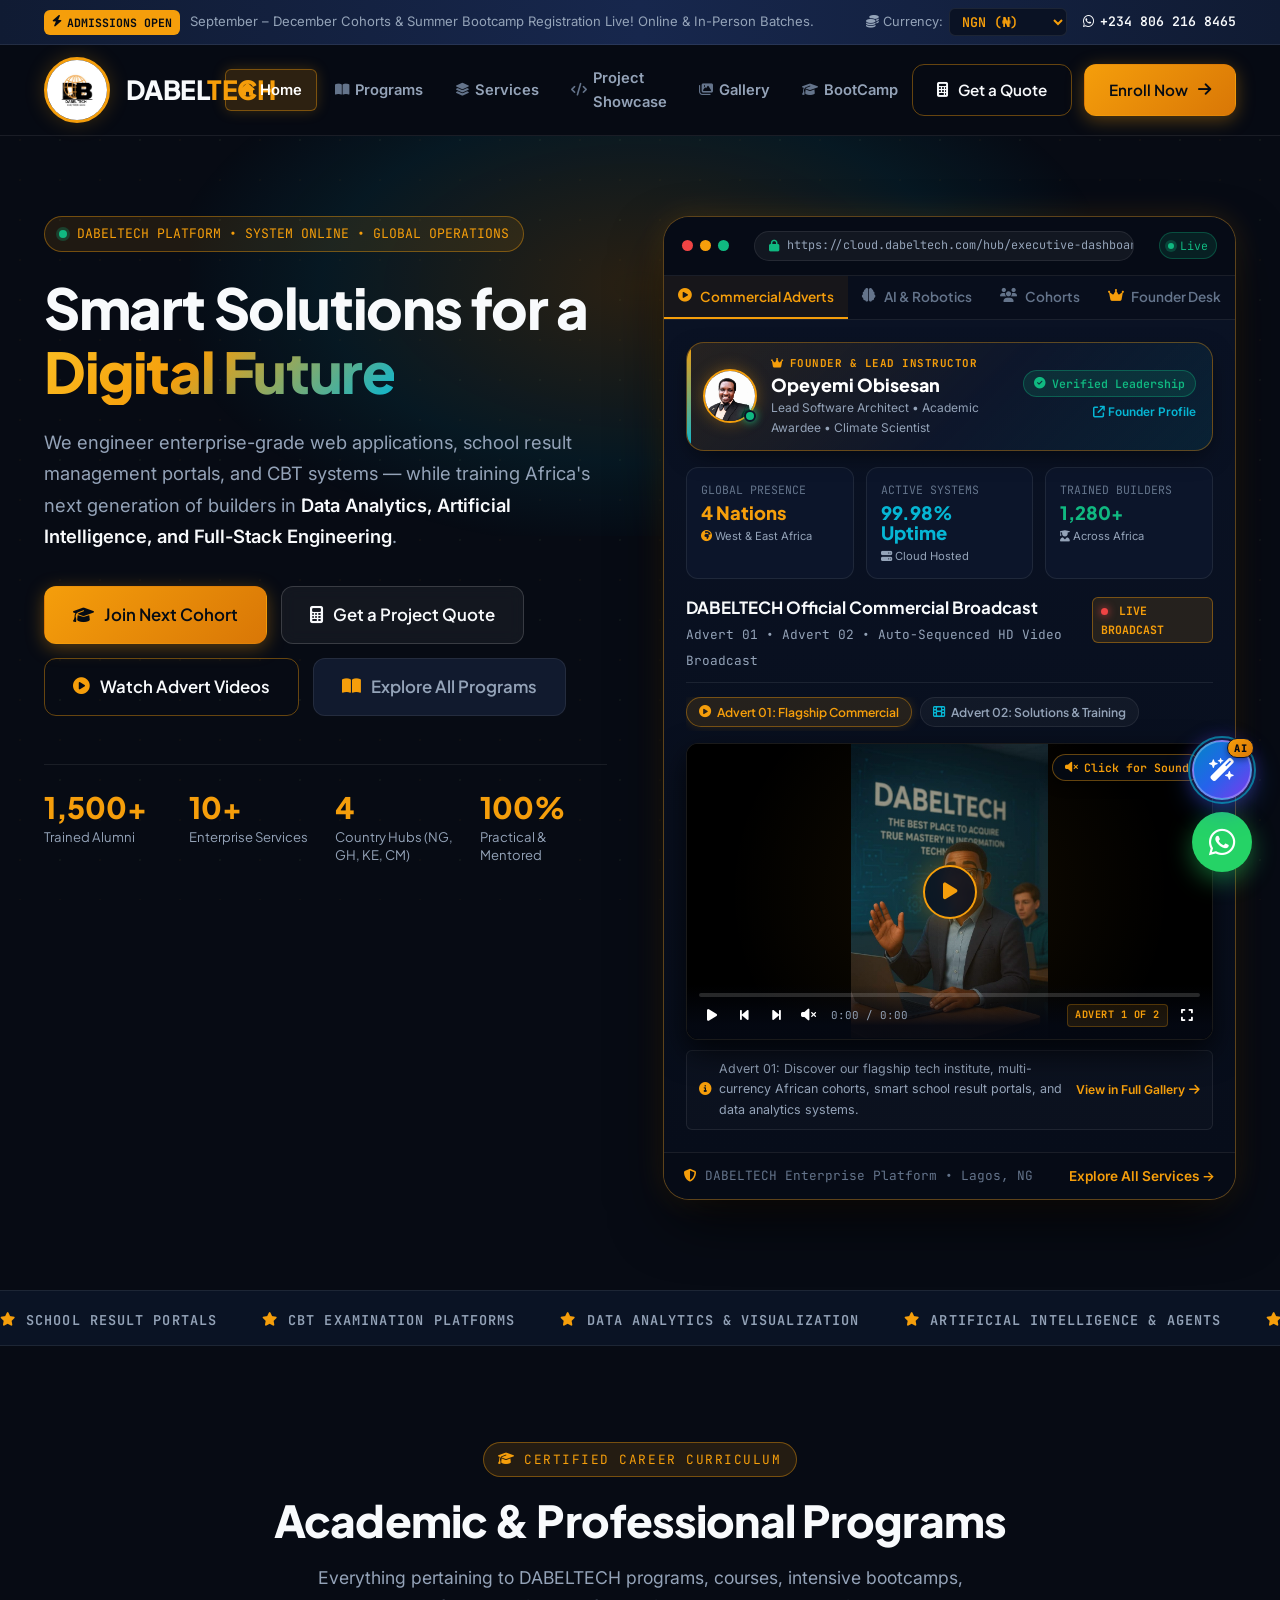
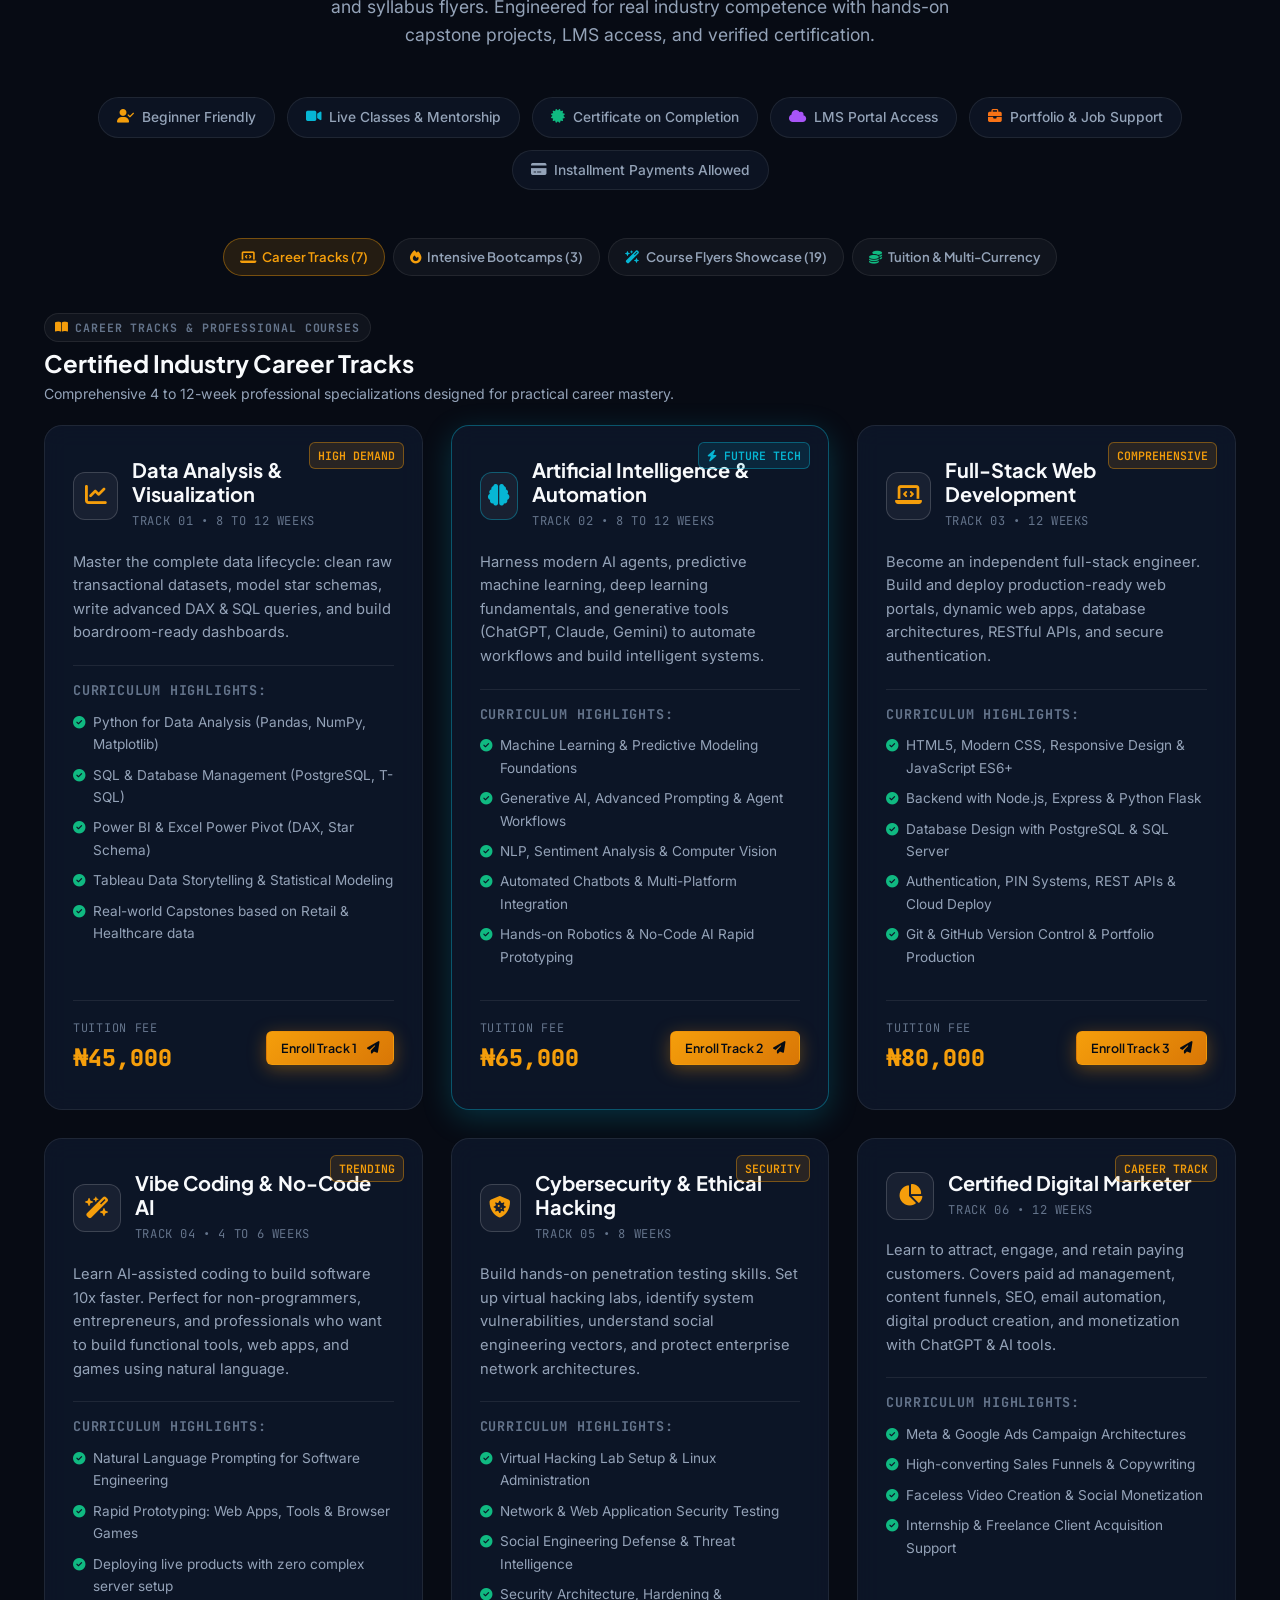
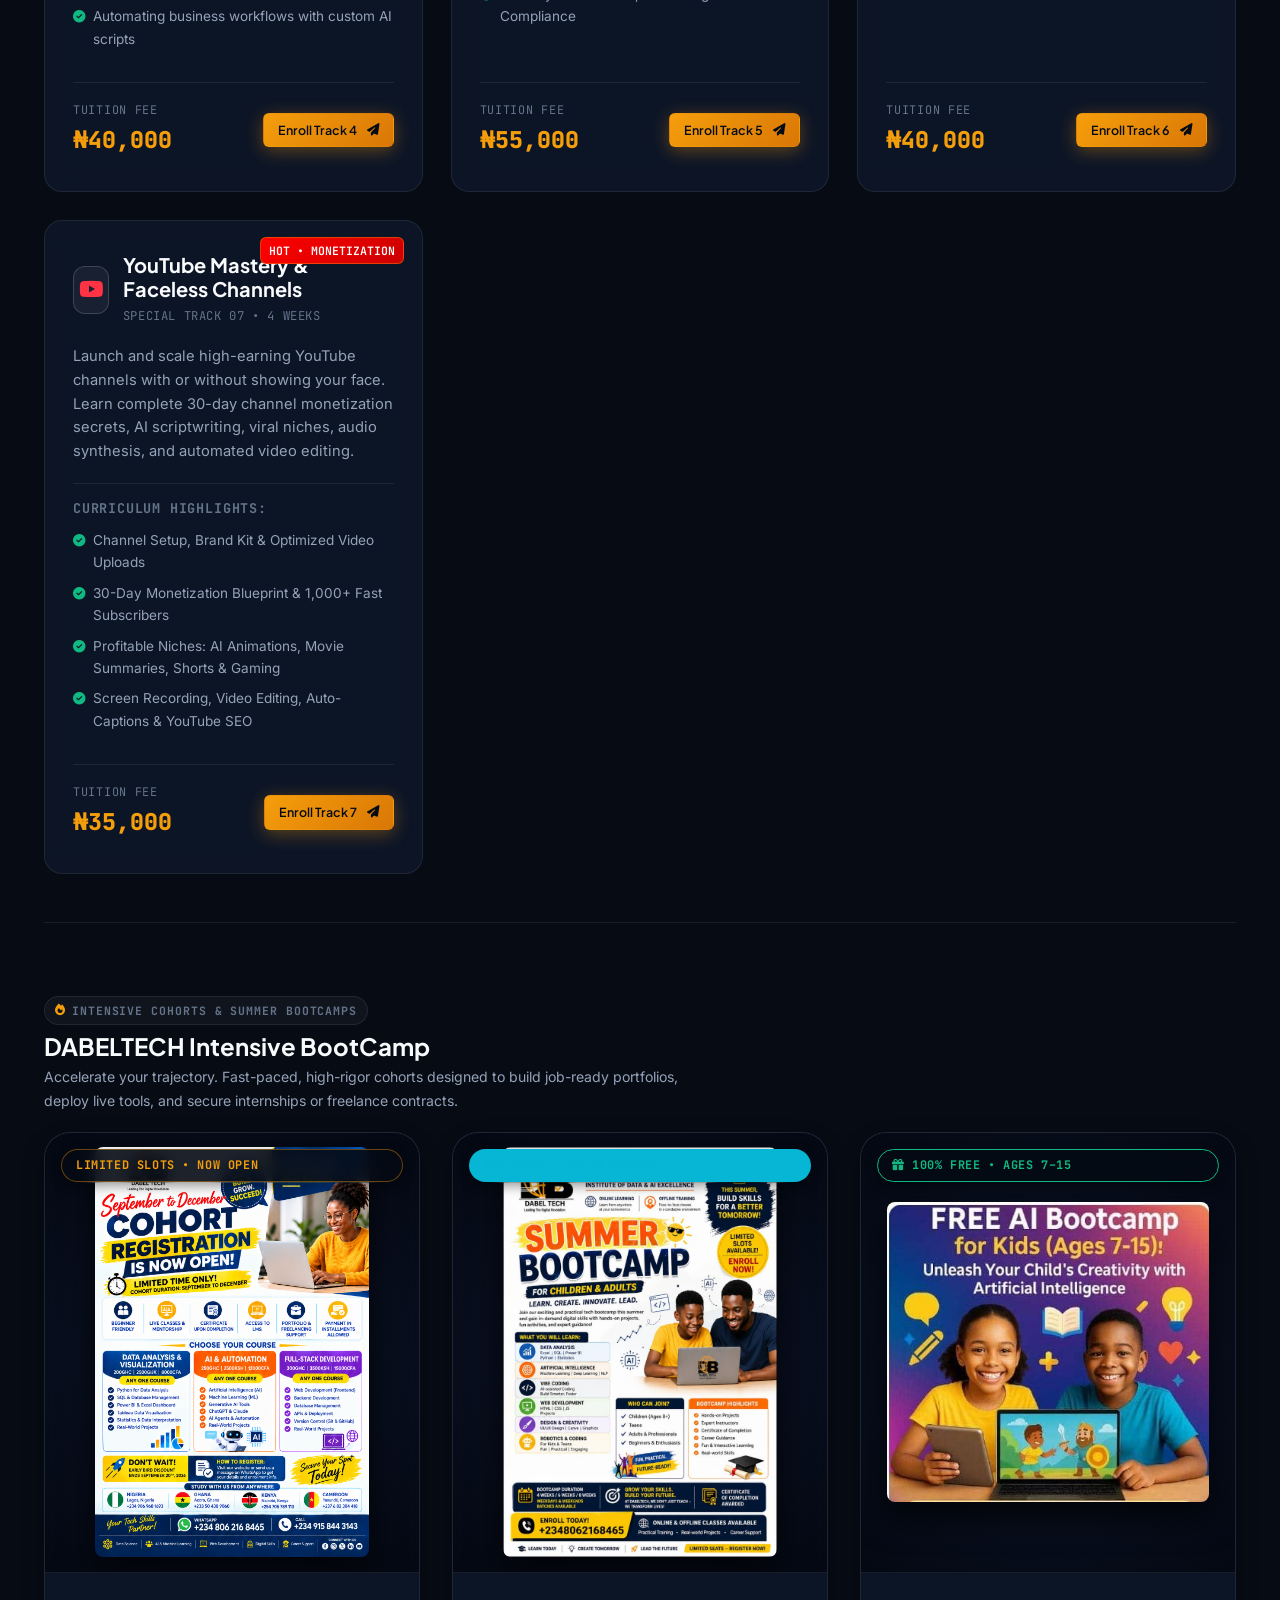
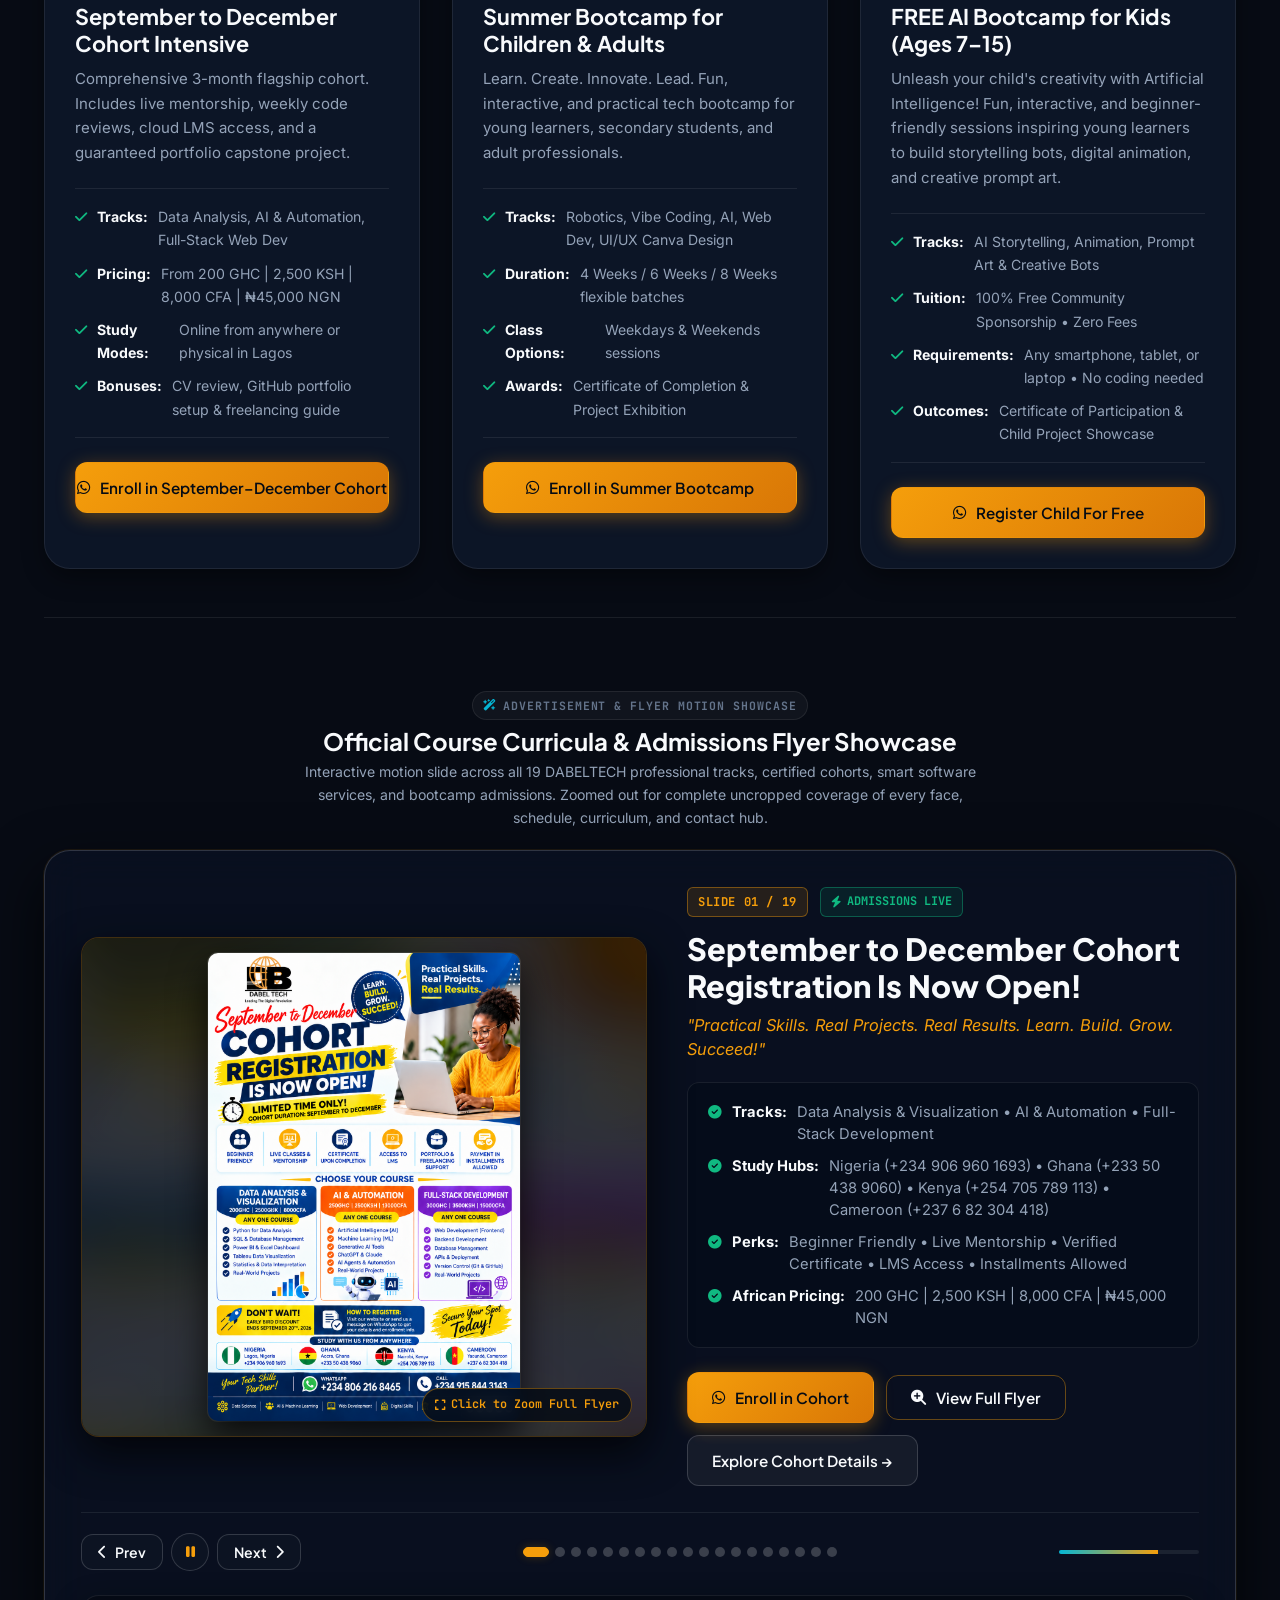
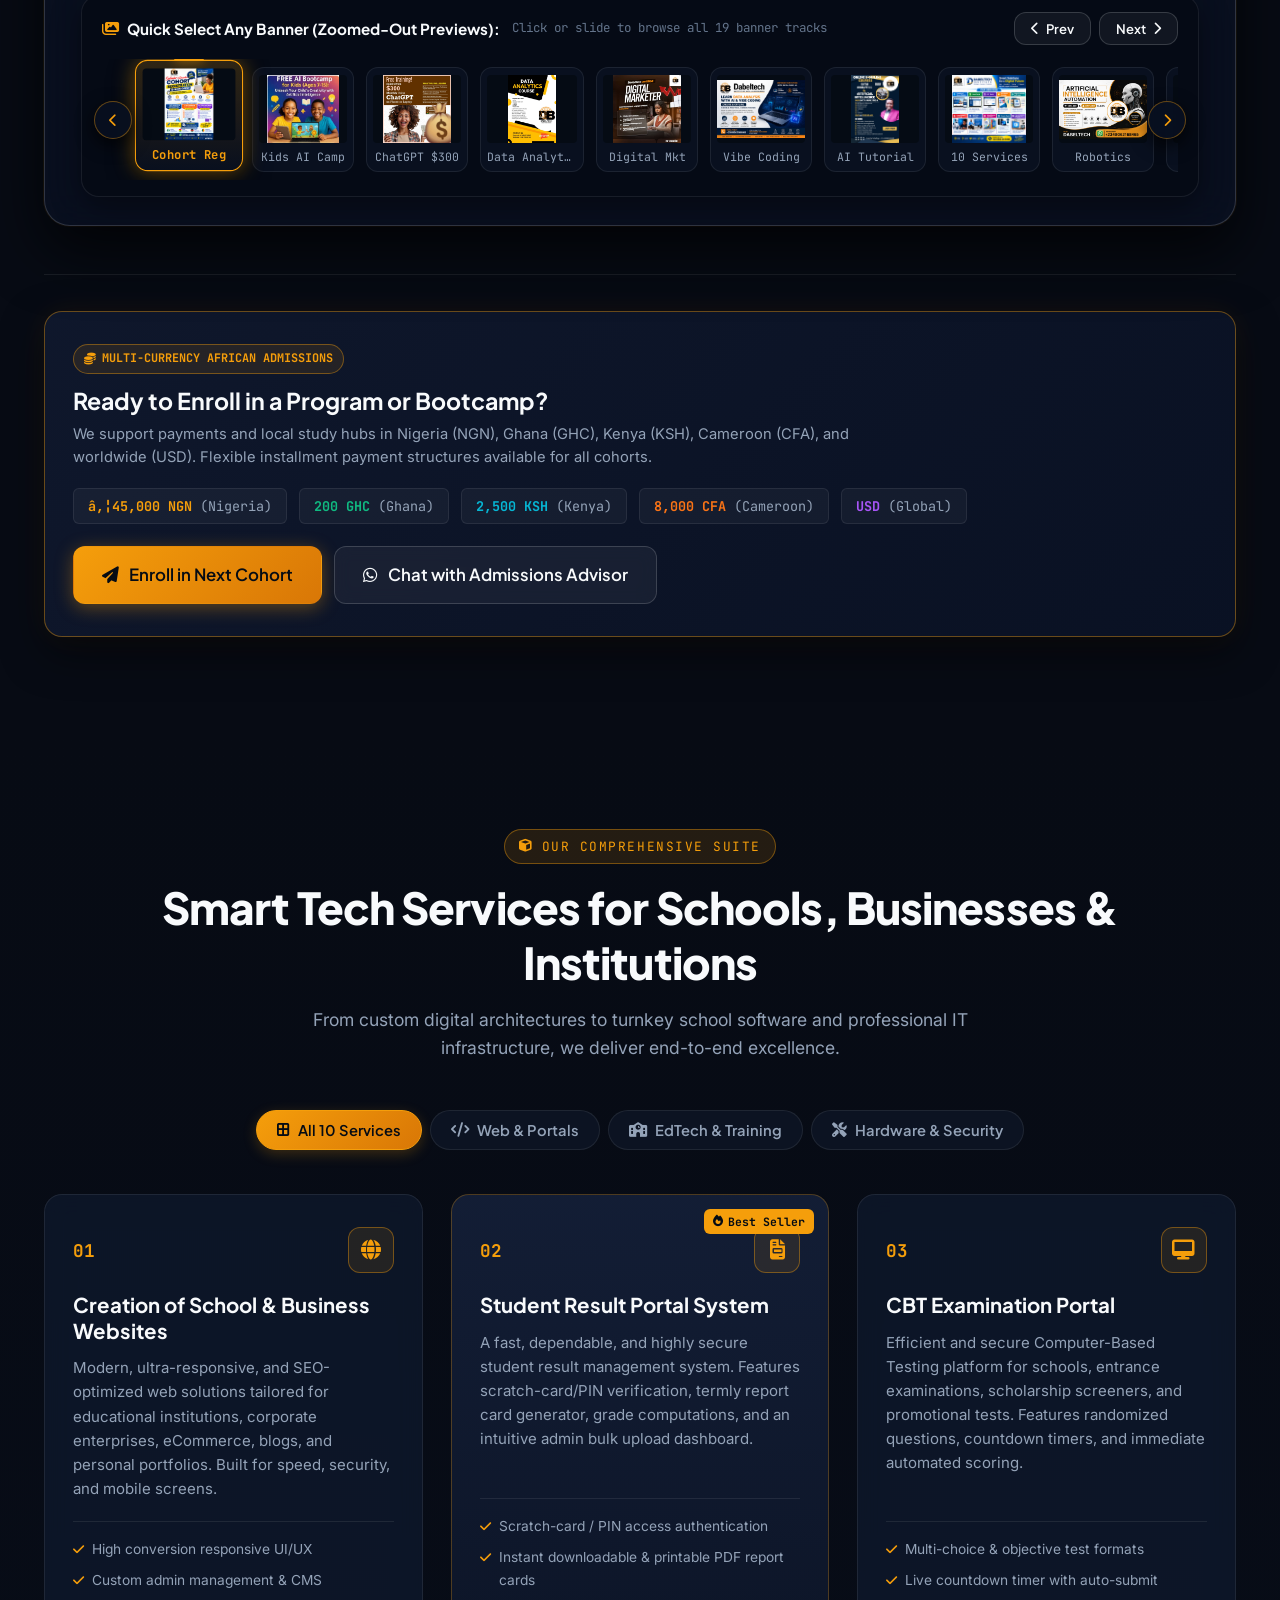
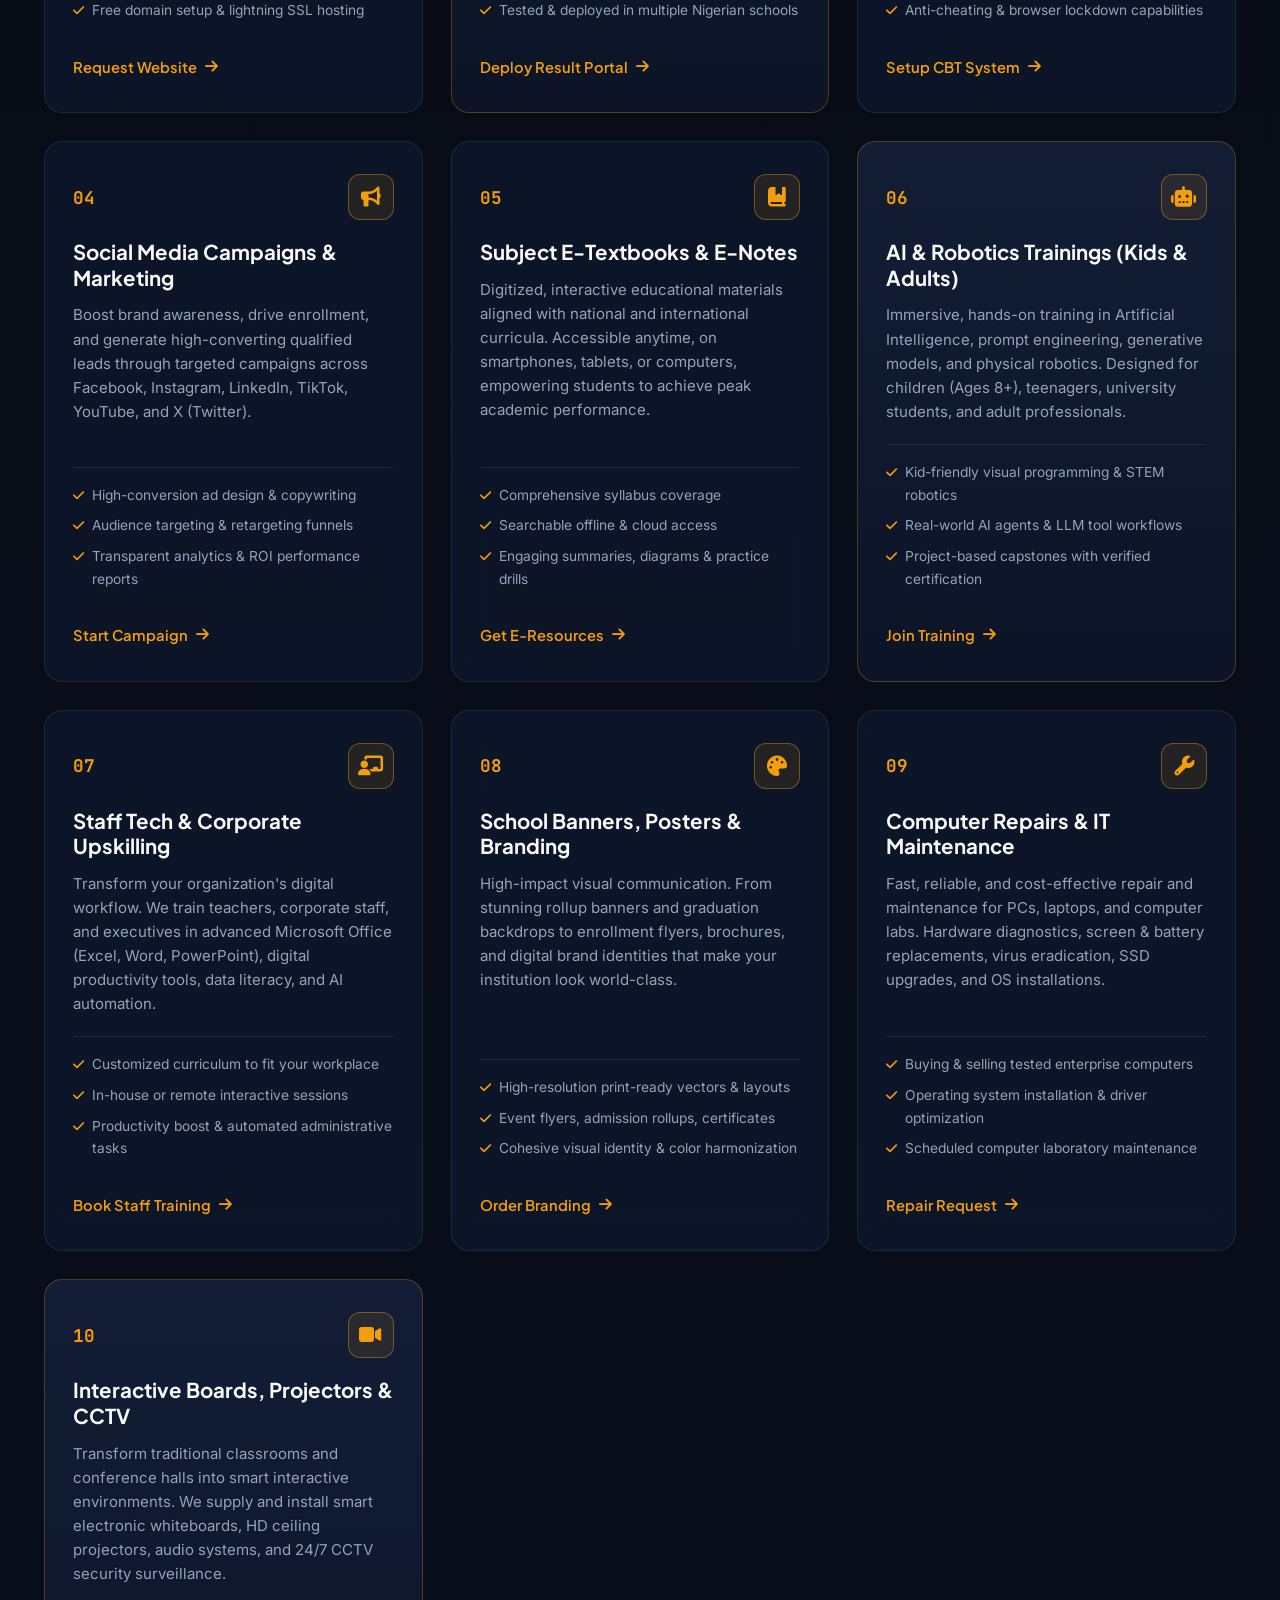
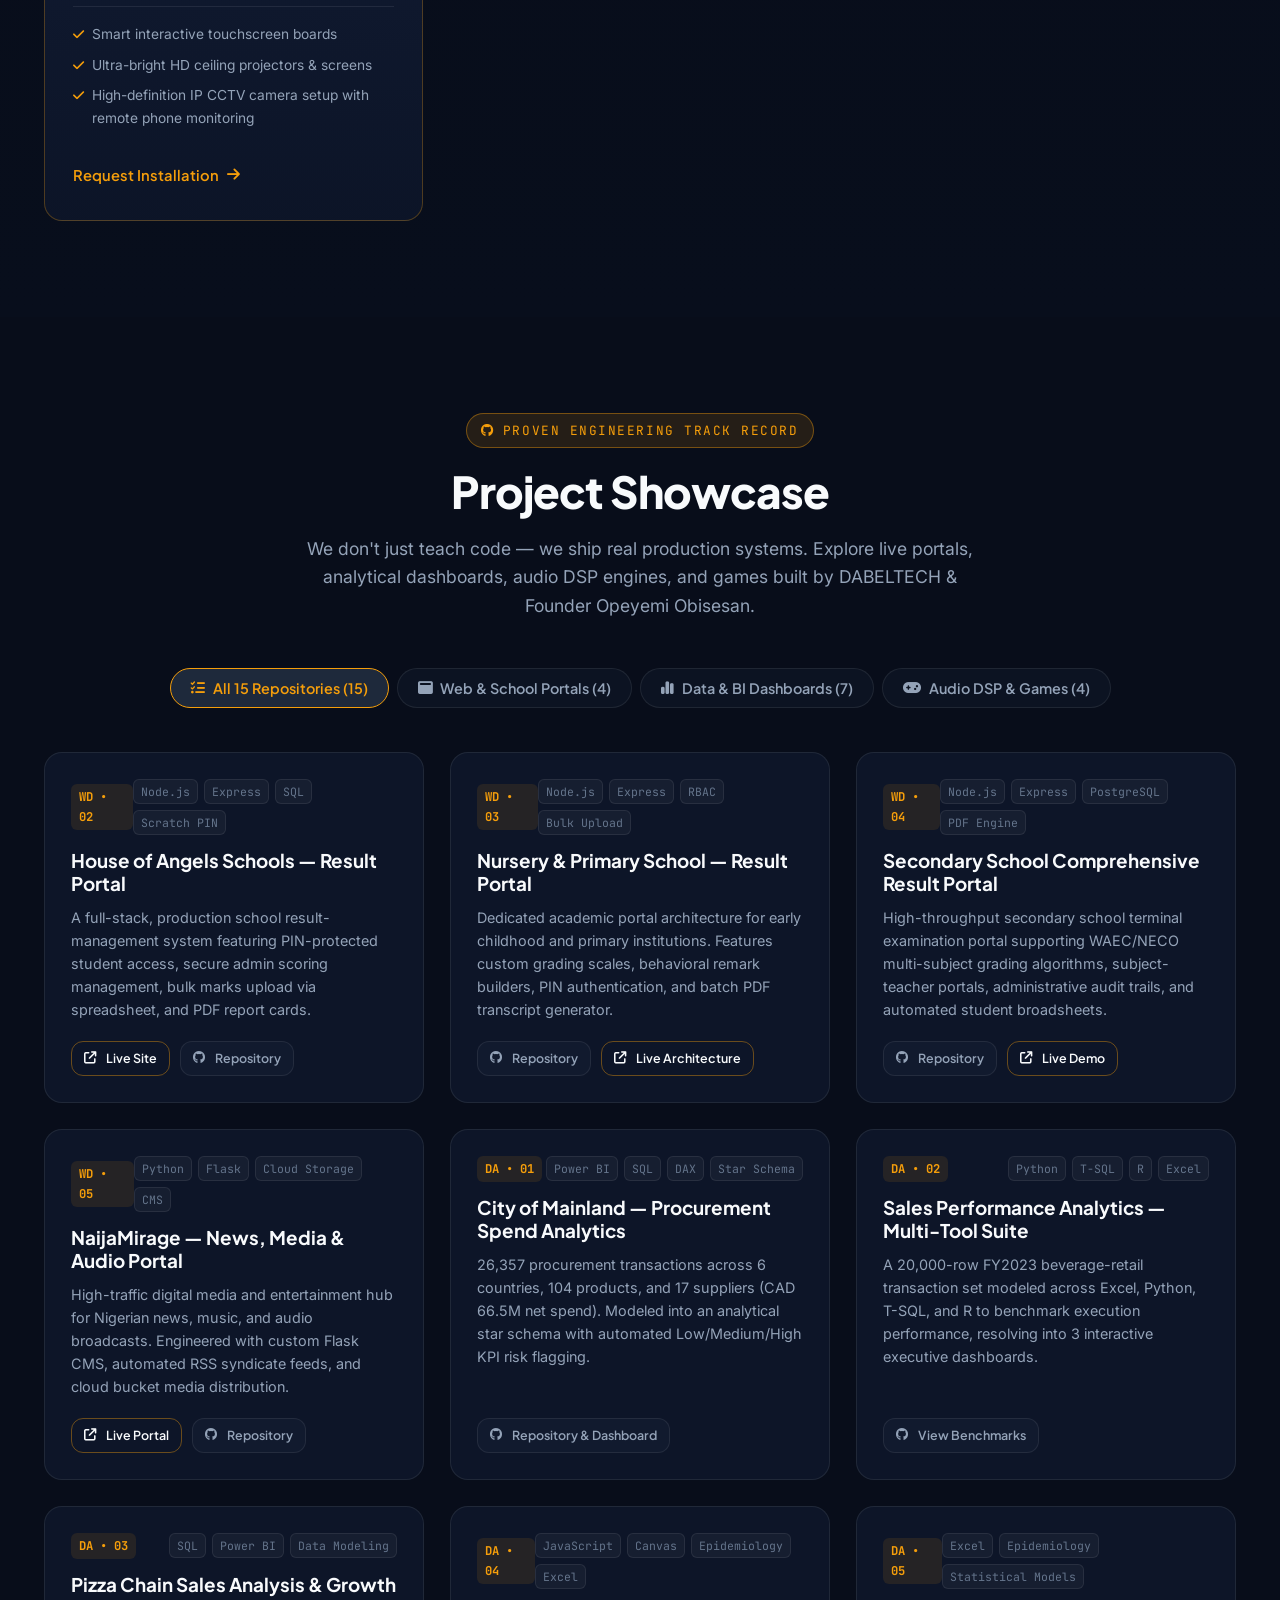
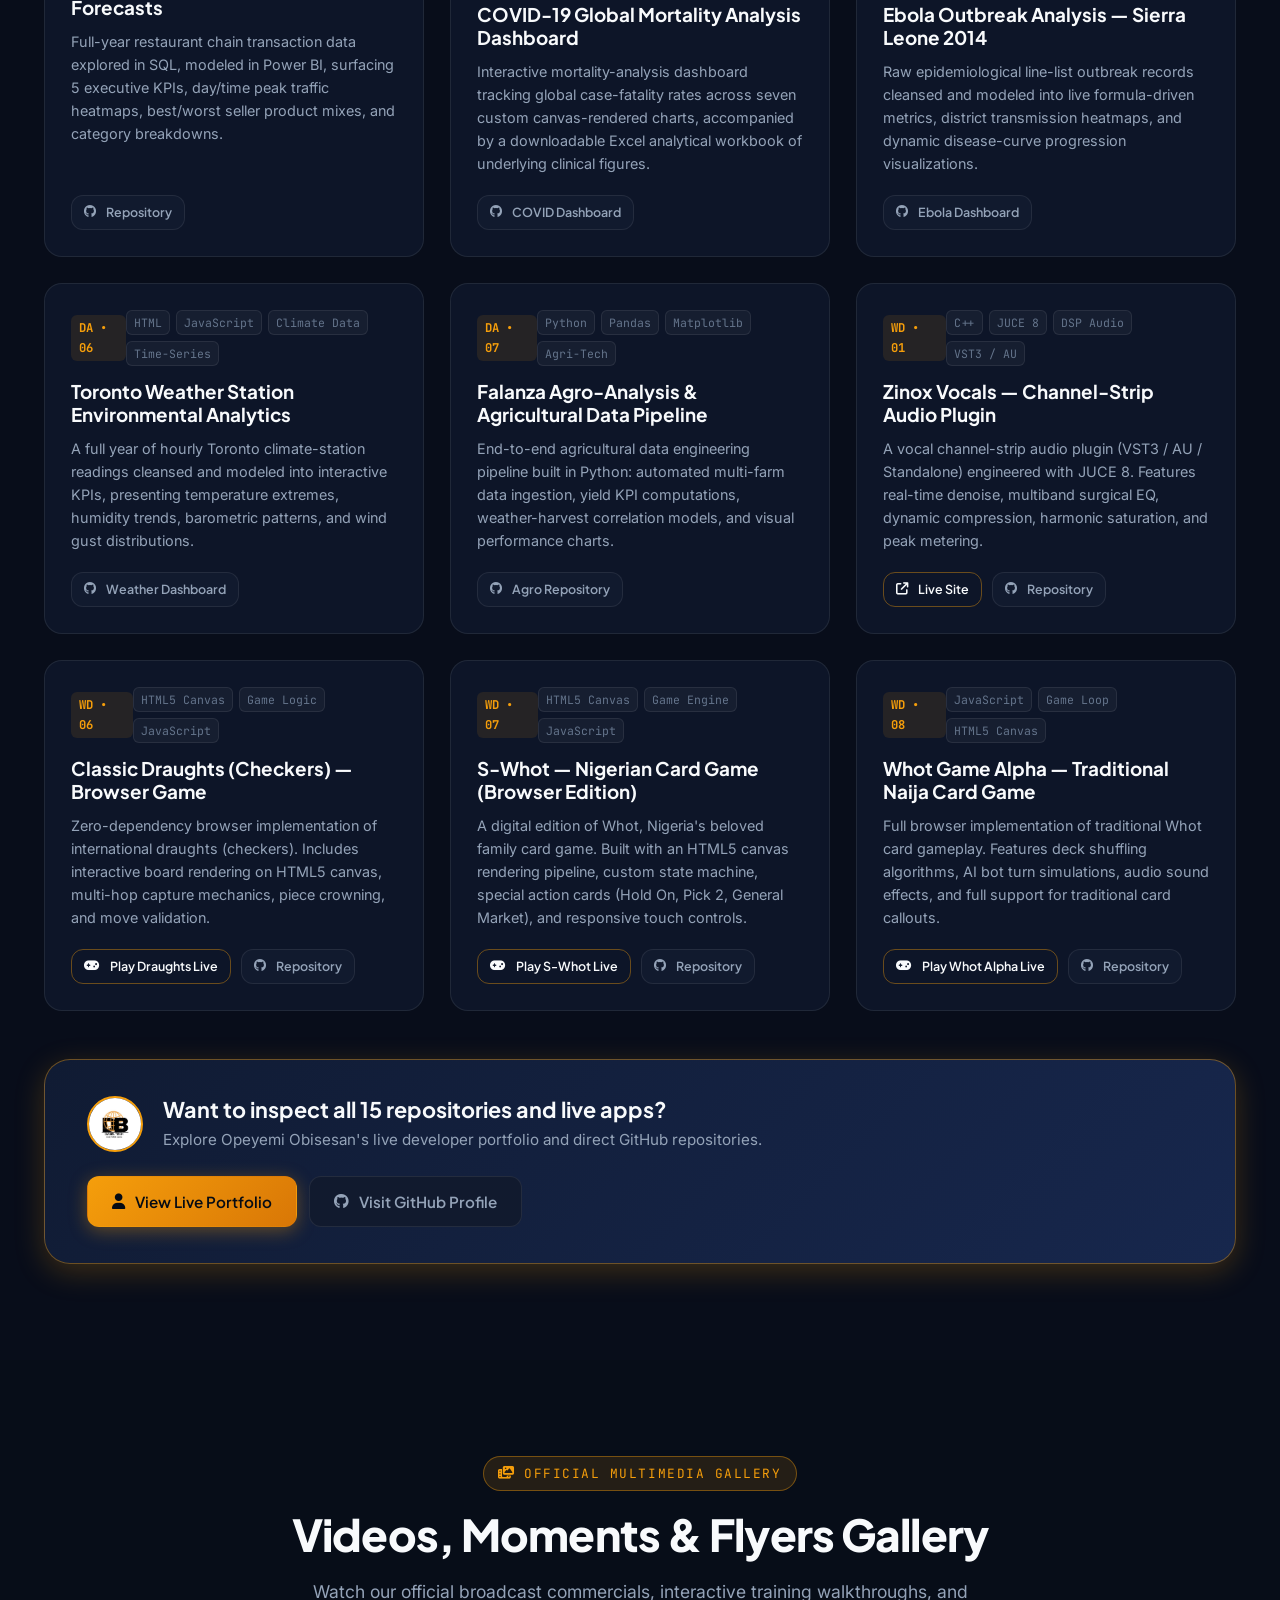
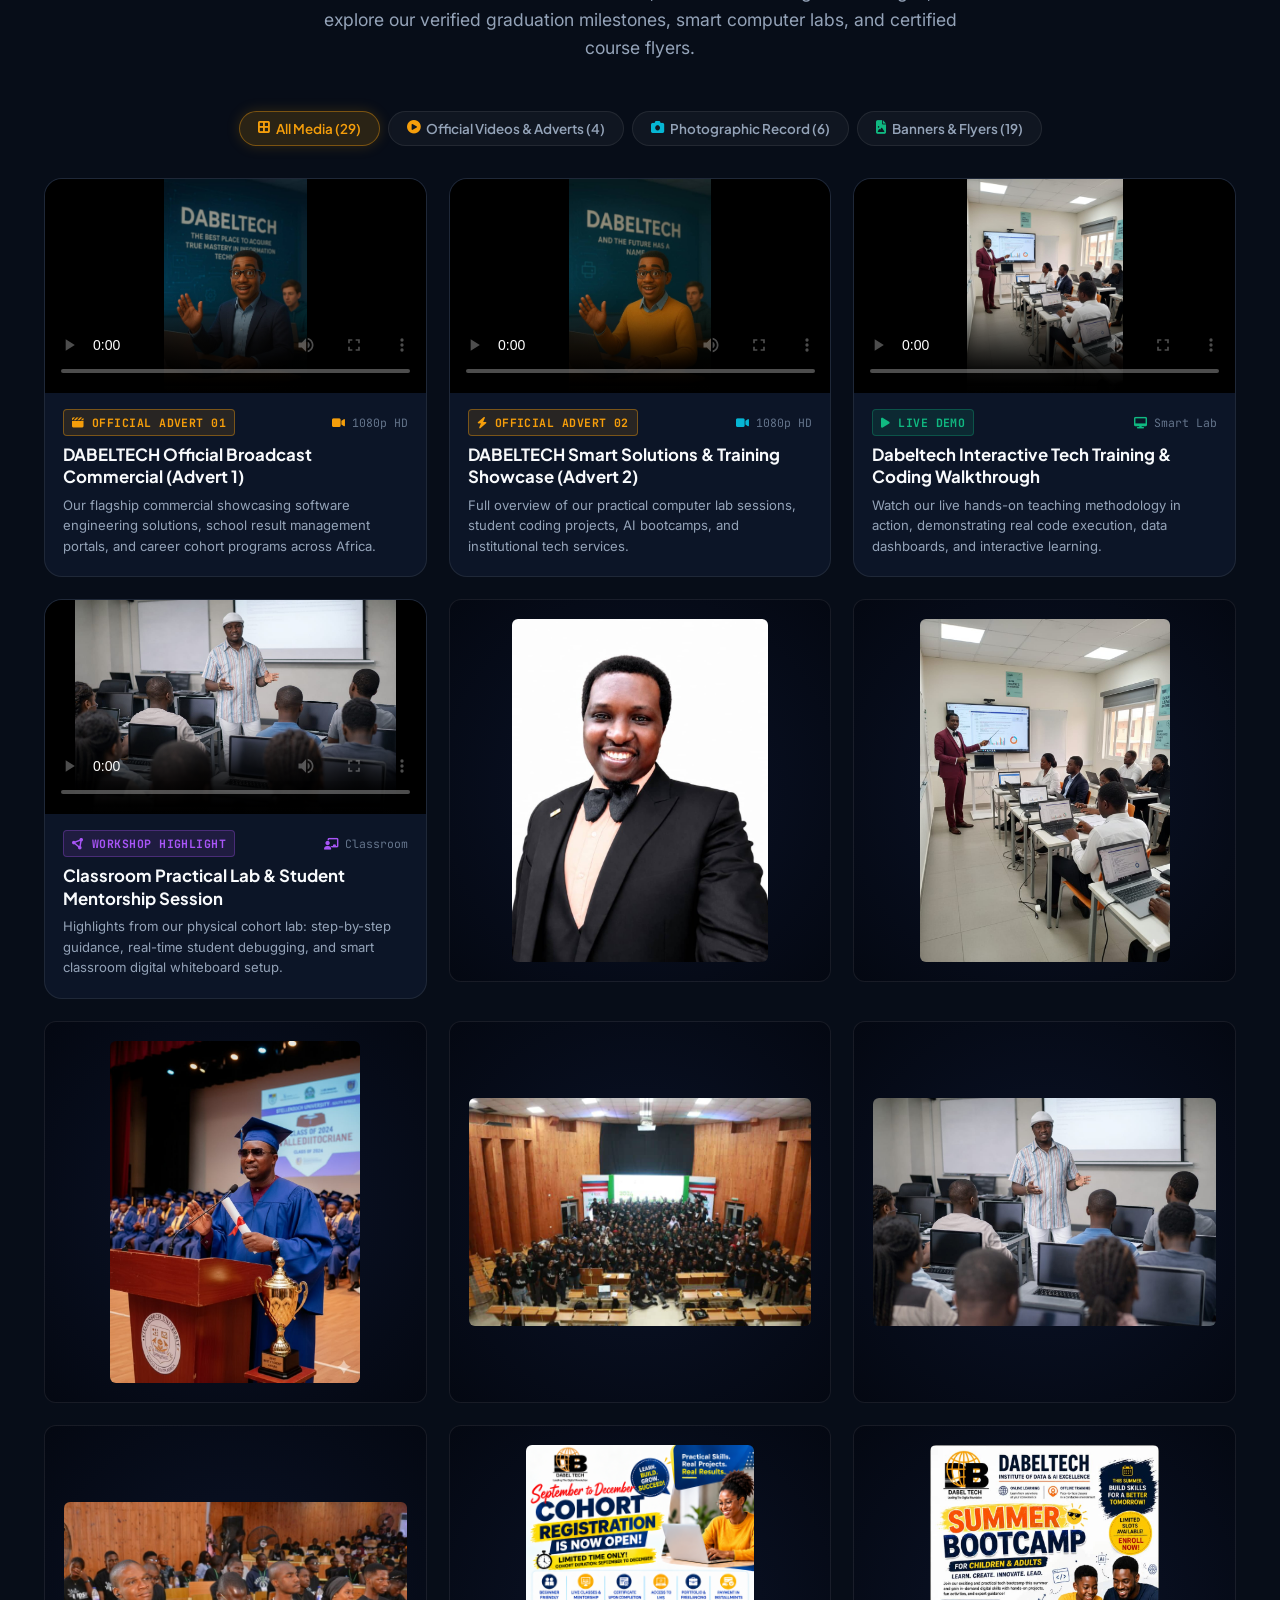
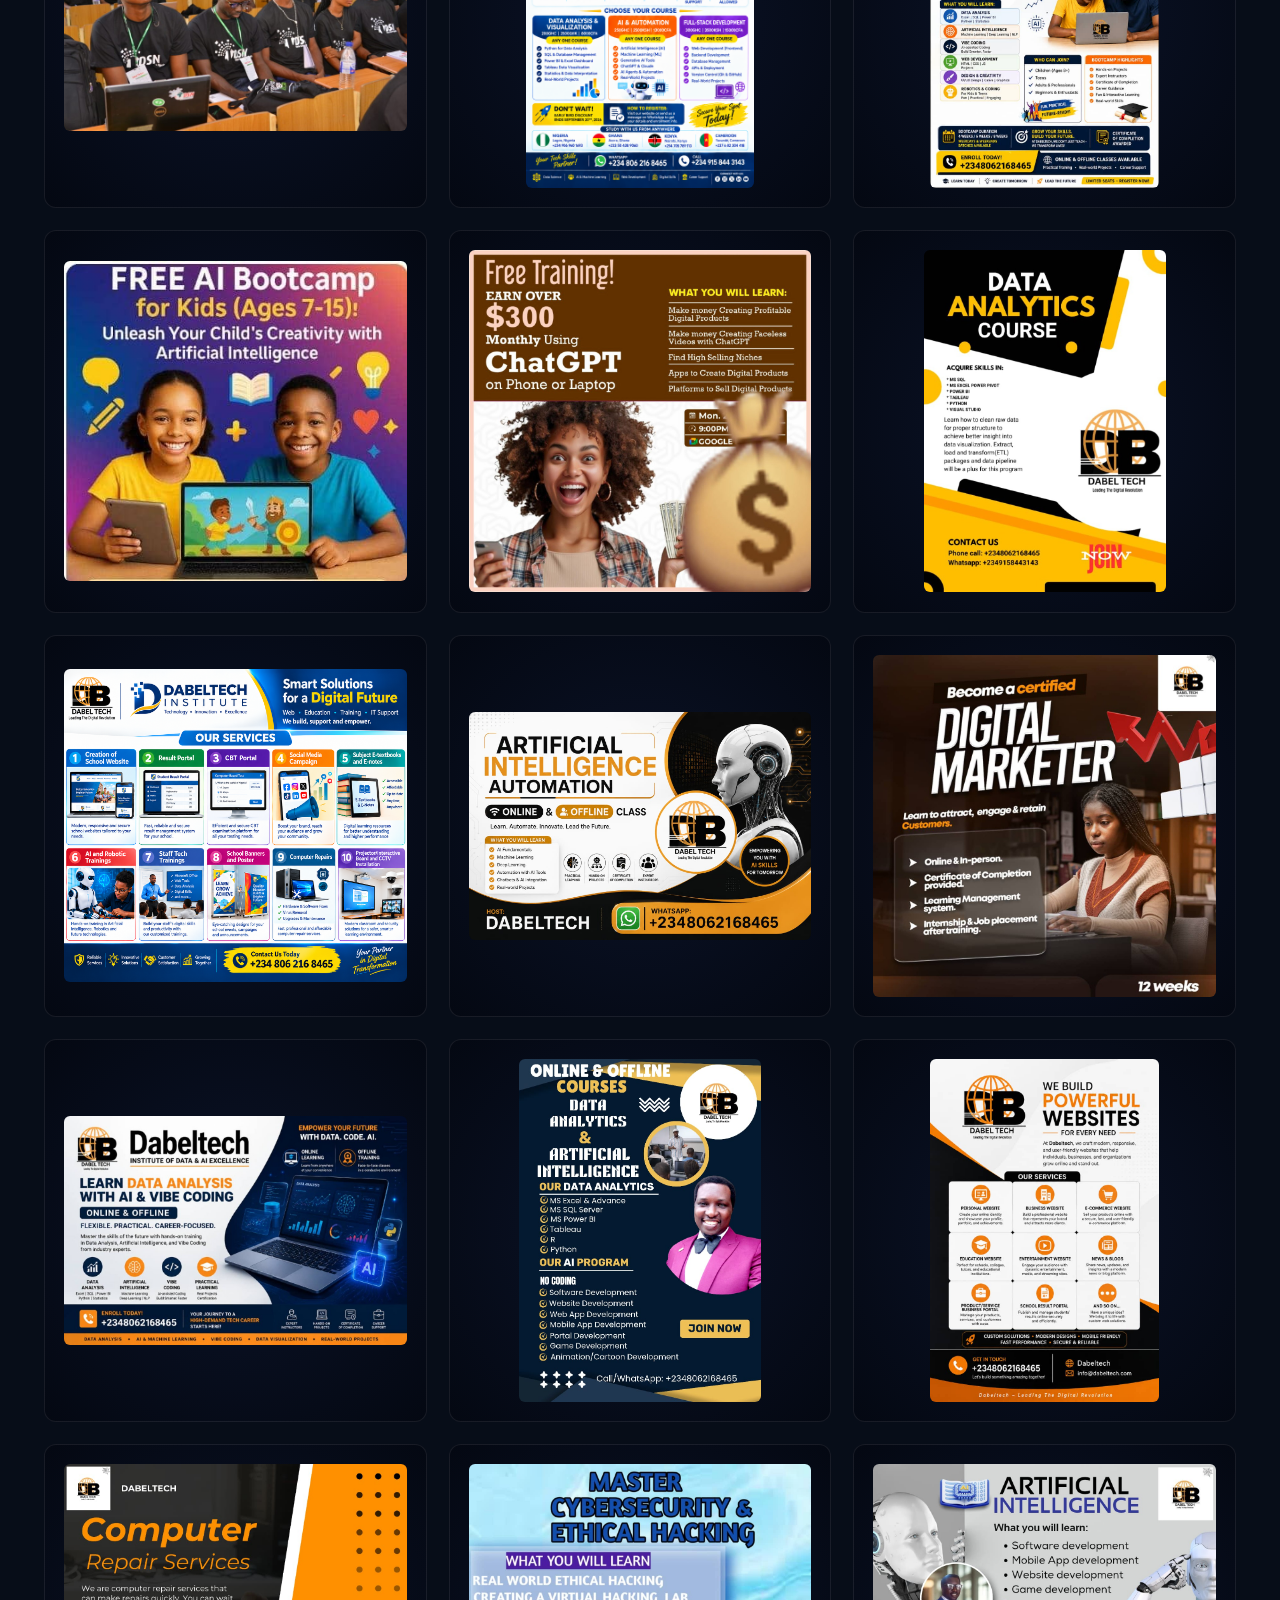
==== commit 5e7cda23: "refactor: remove project content from dashboard frontend and restrict to project menu tab only" ====
--- a/index.html
+++ b/index.html
@@ -1,4 +1,4 @@
-<!DOCTYPE html>
+﻿<!DOCTYPE html>
 <html lang="en">
 <head>
   <meta charset="UTF-8">
@@ -19,7 +19,7 @@
   <link rel="stylesheet" href="https://cdnjs.cloudflare.com/ajax/libs/font-awesome/6.5.1/css/all.min.css">
   
   <!-- Main Stylesheet (v2.4 Menu Tab Reorganization & Dashboard Commercial Adverts) -->
-  <link rel="stylesheet" href="styles.css?v=2.5">
+  <link rel="stylesheet" href="styles.css?v=2.6">
 
   <!-- Force page to stay at top on initial load & prevent running down to bottom -->
   <script>
@@ -129,17 +129,17 @@
             <i class="fa-solid fa-circle-play text-accent"></i>
             <span>Watch Advert Videos</span>
           </a>
-          <a href="#projects" class="btn btn-dark btn-lg" id="hero-github-btn">
-            <i class="fa-solid fa-code text-accent"></i>
-            <span>Explore Project Showcase</span>
+          <a href="#programs" class="btn btn-dark btn-lg" id="hero-programs-btn">
+            <i class="fa-solid fa-book-open text-accent"></i>
+            <span>Explore All Programs</span>
           </a>
         </div>
 
         <!-- Key Trust Badges Grid -->
         <div class="hero-stats">
           <div class="stat-card">
-            <div class="stat-num">15+</div>
-            <div class="stat-label">Shipped Repositories</div>
+            <div class="stat-num">1,500+</div>
+            <div class="stat-label">Trained Alumni</div>
           </div>
           <div class="stat-card">
             <div class="stat-num">10+</div>
@@ -178,8 +178,6 @@
           <!-- Dashboard Navigation Sub-Ribbon -->
           <div class="dash-tabs-ribbon" role="tablist">
             <button class="dash-tab-btn active" data-dash="adverts"><i class="fa-solid fa-circle-play text-accent"></i> Commercial Adverts</button>
-            <button class="dash-tab-btn" data-dash="analytics"><i class="fa-solid fa-chart-line"></i> Analytics Hub</button>
-            <button class="dash-tab-btn" data-dash="portal"><i class="fa-solid fa-school"></i> Result Portal</button>
             <button class="dash-tab-btn" data-dash="ai"><i class="fa-solid fa-brain"></i> AI &amp; Robotics</button>
             <button class="dash-tab-btn" data-dash="cohorts"><i class="fa-solid fa-users"></i> Cohorts</button>
             <button class="dash-tab-btn" data-dash="founder"><i class="fa-solid fa-crown text-accent"></i> Founder Desk</button>
@@ -211,11 +209,11 @@
 
             <!-- Quick Metric Widgets Row -->
             <div class="dash-metrics-row">
-              <a href="#projects" class="dash-metric-card dash-metric-link" title="Explore all 15 repositories in Project Showcase">
-                <span class="m-title">Total Repositories</span>
-                <span class="m-val text-accent">15 Shipped</span>
-                <span class="m-sub"><i class="fa-solid fa-code text-accent"></i> View in Showcase &rarr;</span>
-              </a>
+              <div class="dash-metric-card">
+                <span class="m-title">Global Presence</span>
+                <span class="m-val text-accent">4 Nations</span>
+                <span class="m-sub"><i class="fa-solid fa-earth-africa text-accent"></i> West &amp; East Africa</span>
+              </div>
               <div class="dash-metric-card">
                 <span class="m-title">Active Systems</span>
                 <span class="m-val text-cyan">99.98% Uptime</span>
@@ -311,76 +309,6 @@
               </div>
             </div>
 
-            <div class="dash-panel" id="dash-panel-analytics">
-              <div class="panel-header">
-                <div>
-                  <h4>Procurement &amp; Sales Data Engine</h4>
-                  <small>Star-Schema Modeling &bull; SQL &bull; Power BI &bull; DAX</small>
-                </div>
-                <span class="panel-tag">DA &bull; Star Schema</span>
-              </div>
-              <div class="analytics-preview">
-                <div class="chart-mockup">
-                  <div class="bar-col"><div class="bar" style="height: 60%;"></div><span>Q1</span></div>
-                  <div class="bar-col"><div class="bar" style="height: 85%;"></div><span>Q2</span></div>
-                  <div class="bar-col"><div class="bar highlight" style="height: 98%;"></div><span>Q3</span></div>
-                  <div class="bar-col"><div class="bar" style="height: 75%;"></div><span>Q4</span></div>
-                </div>
-                <div class="analytics-stats">
-                  <div class="a-stat">
-                    <span>Net Modeled Spend</span>
-                    <strong>CAD $66.5M</strong>
-                  </div>
-                  <div class="a-stat">
-                    <span>Transactions Cleansed</span>
-                    <strong>26,357 Records</strong>
-                  </div>
-                  <div class="a-stat">
-                    <span>KPI Risk Flagging</span>
-                    <strong class="text-green">Automated DAX</strong>
-                  </div>
-                </div>
-                <a href="#projects" class="dash-action-sublink"><i class="fa-solid fa-code"></i> View Procurement Project in Showcase &rarr;</a>
-              </div>
-            </div>
-
-            <div class="dash-panel" id="dash-panel-portal">
-              <div class="panel-header">
-                <div>
-                  <h4>School Result Management Portal</h4>
-                  <small>PIN Authentication &bull; PDF Report Card Generator</small>
-                </div>
-                <span class="panel-tag text-cyan">WD &bull; Production</span>
-              </div>
-              <div class="portal-mockup">
-                <div class="student-card-preview">
-                  <div class="student-info">
-                    <img src="assets/logo.jpeg" alt="School Badge" class="school-mini-logo">
-                    <div>
-                      <strong>House of Angels Schools / Dabeltech Network</strong>
-                      <span>Student: Adaeze Okafor &bull; Class: SS3 Alpha</span>
-                    </div>
-                  </div>
-                  <div class="result-status-row">
-                    <div class="pin-box">
-                      <small>Scratch-Card PIN:</small>
-                      <code>DBL-88291-PASS</code>
-                    </div>
-                    <span class="verified-badge"><i class="fa-solid fa-circle-check"></i> RESULT VERIFIED</span>
-                  </div>
-                  <div class="grades-preview">
-                    <span>Maths: <strong>94% (A1)</strong></span>
-                    <span>English: <strong>88% (A1)</strong></span>
-                    <span>Physics: <strong>91% (A1)</strong></span>
-                    <span>Data Processing: <strong>96% (A1)</strong></span>
-                  </div>
-                  <a href="#projects" class="dash-action-sublink"><i class="fa-solid fa-code"></i> View School Portals in Project Showcase &rarr;</a>
-
-                  </div>
-                </div>
-              </div>
-            </div>
-
             <div class="dash-panel" id="dash-panel-ai">
               <div class="panel-header">
                 <div>
@@ -435,7 +363,7 @@
                     "At DABELTECH, we bridge the gap between classroom theory and industry-grade technology. Every student builds real-world production projects."
                   </p>
                   <div class="founder-credentials-pills">
-                    <span class="cred-pill"><i class="fa-solid fa-code text-cyan"></i> 15+ Shipped Repositories</span>
+                    <span class="cred-pill"><i class="fa-solid fa-layer-group text-cyan"></i> Full-Stack &amp; AI Architect</span>
                     <span class="cred-pill"><i class="fa-solid fa-user-graduate text-green"></i> 1,500+ Students Mentored</span>
                     <span class="cred-pill"><i class="fa-solid fa-award text-accent"></i> Best Student Award Valedictorian</span>
                     <span class="cred-pill"><i class="fa-solid fa-globe text-purple"></i> Nigeria &bull; Ghana &bull; Kenya &bull; Cameroon</span>
@@ -3247,6 +3175,6 @@
   </div>
 
   <!-- Main JavaScript File -->
-  <script src="script.js?v=2.5"></script>
+  <script src="script.js?v=2.6"></script>
 </body>
 </html>
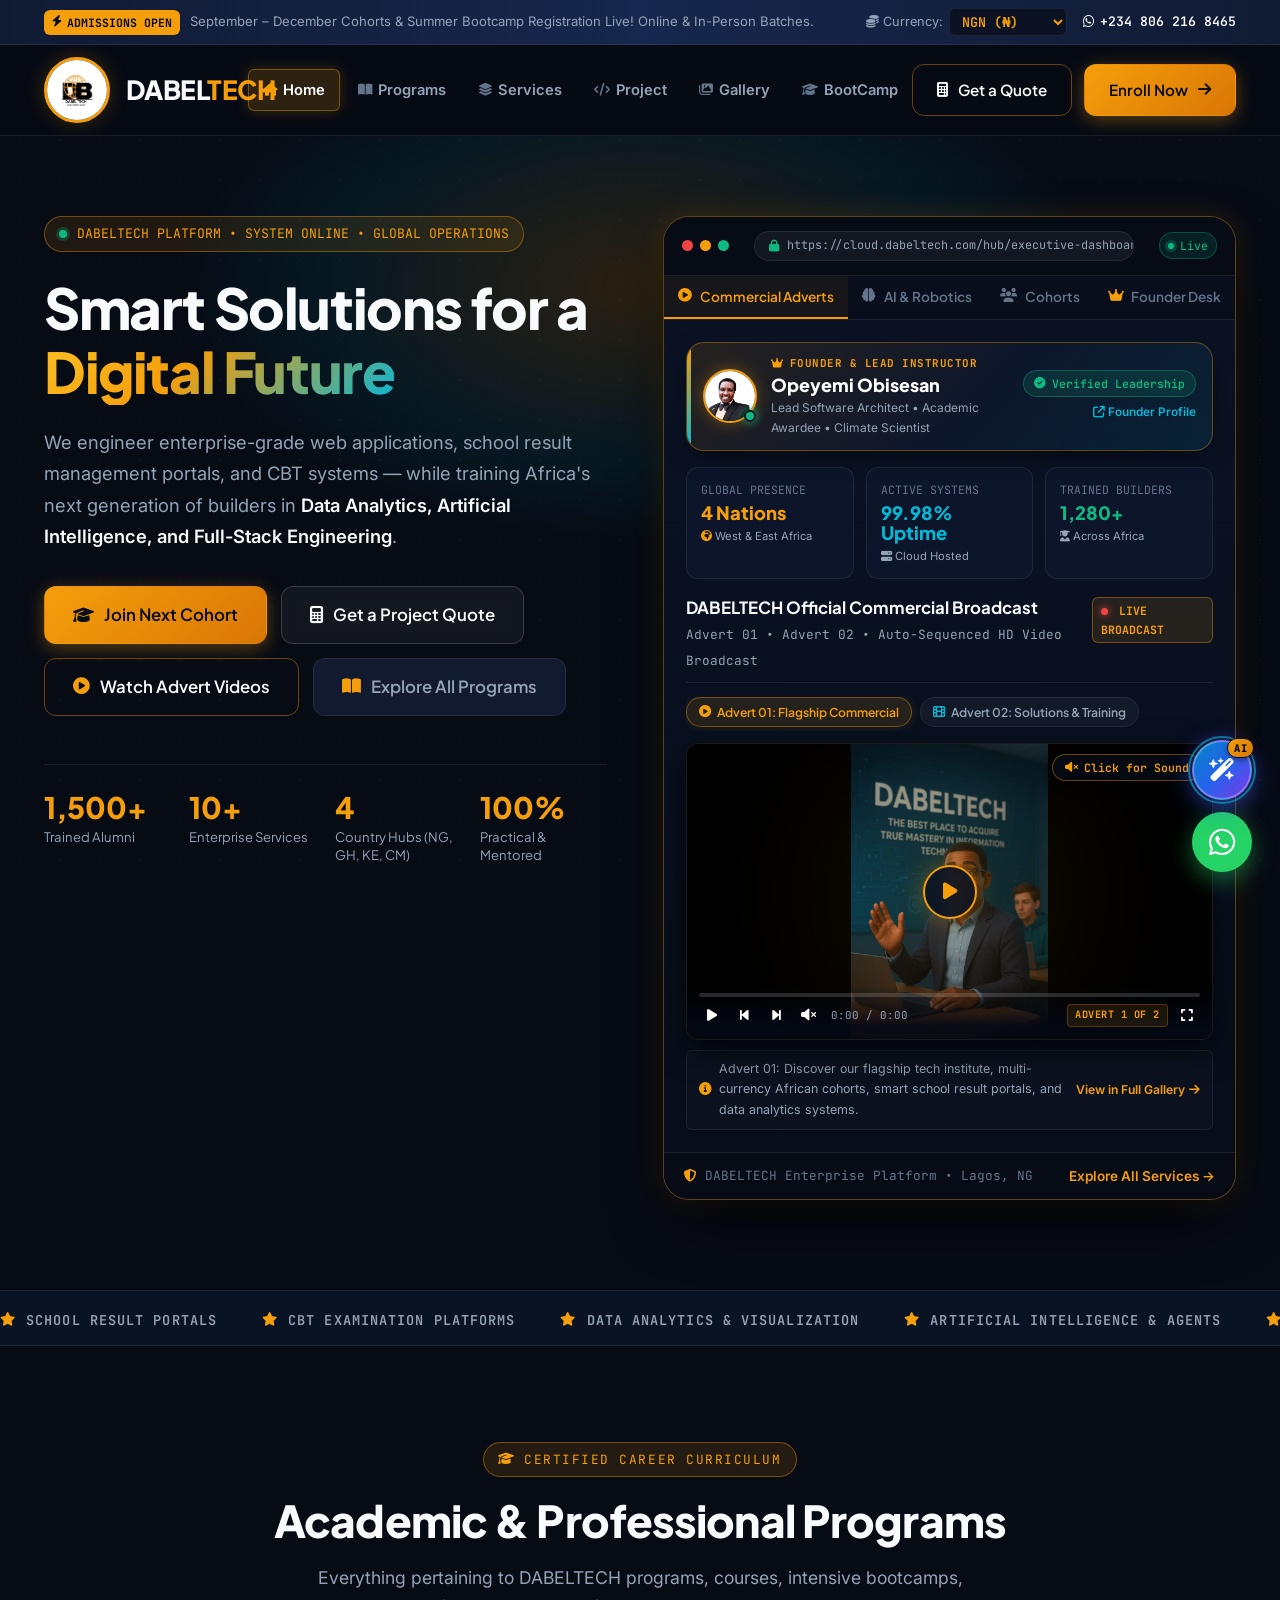
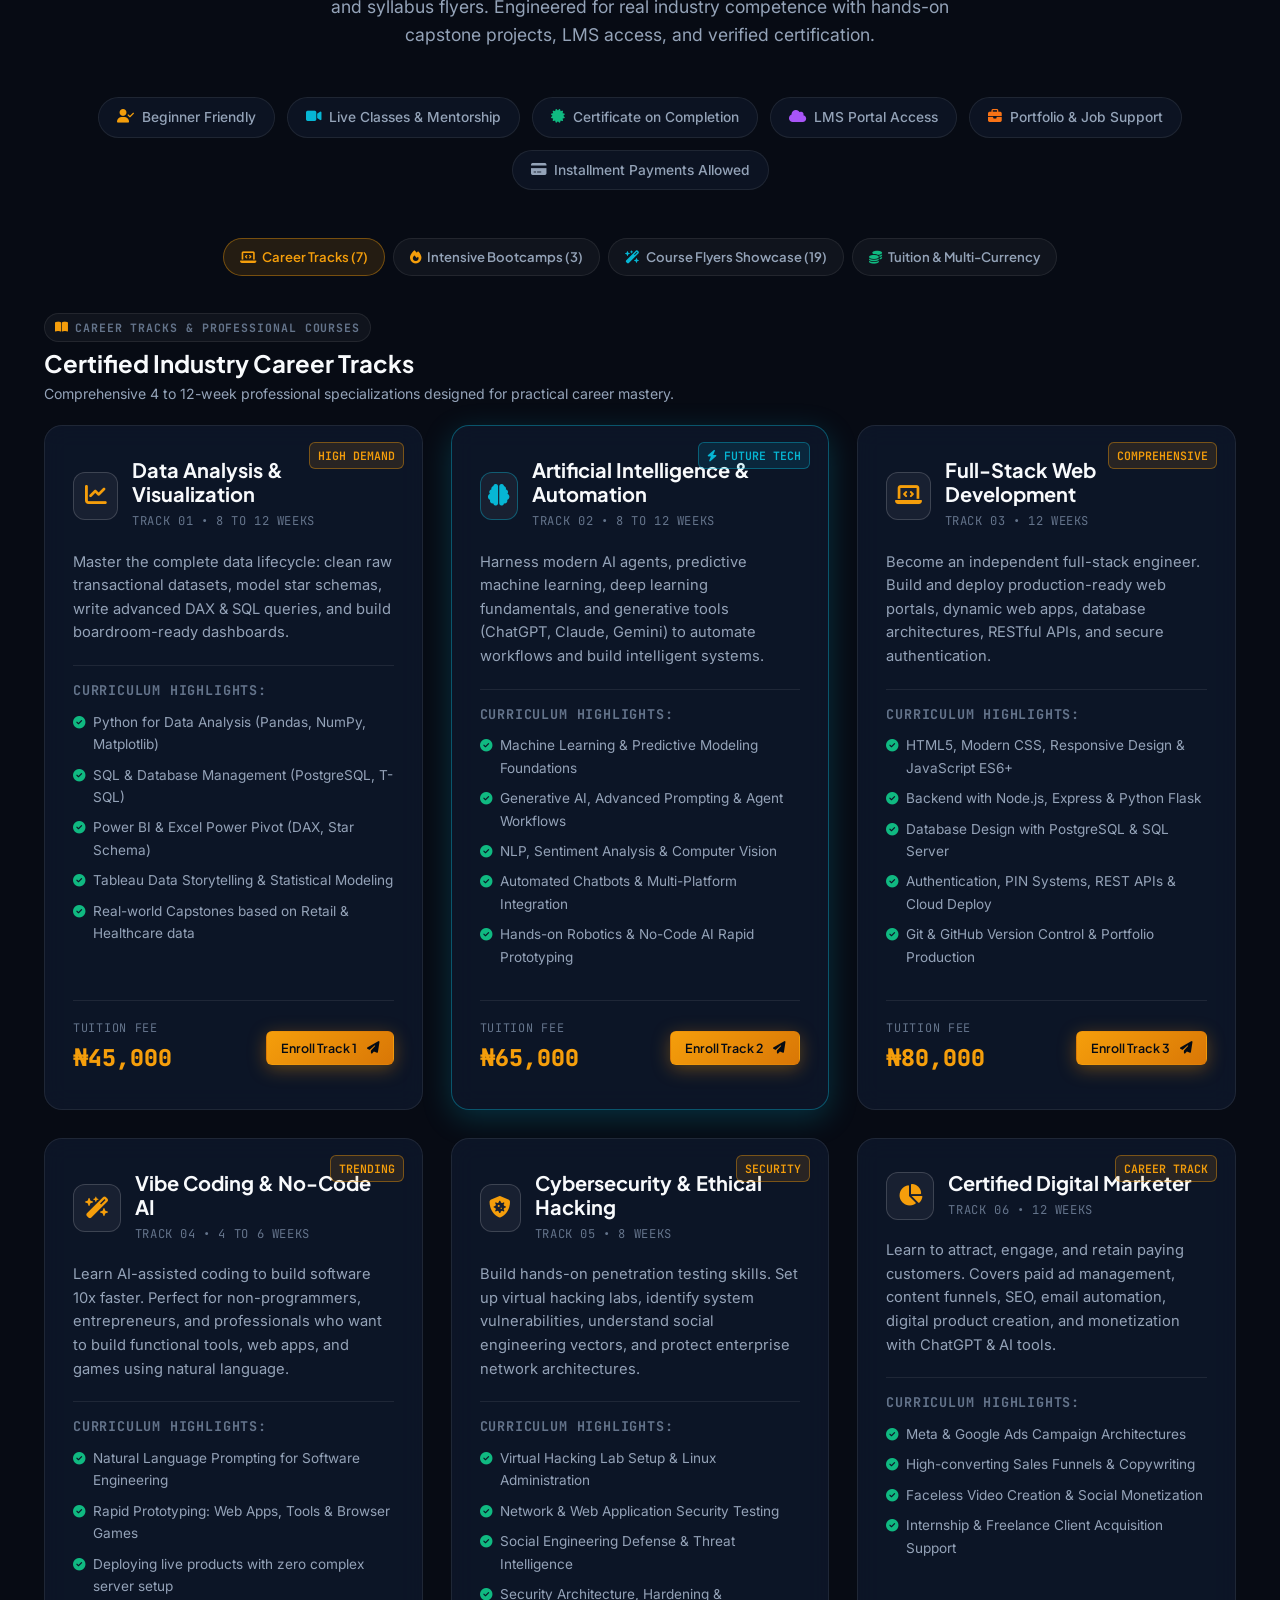
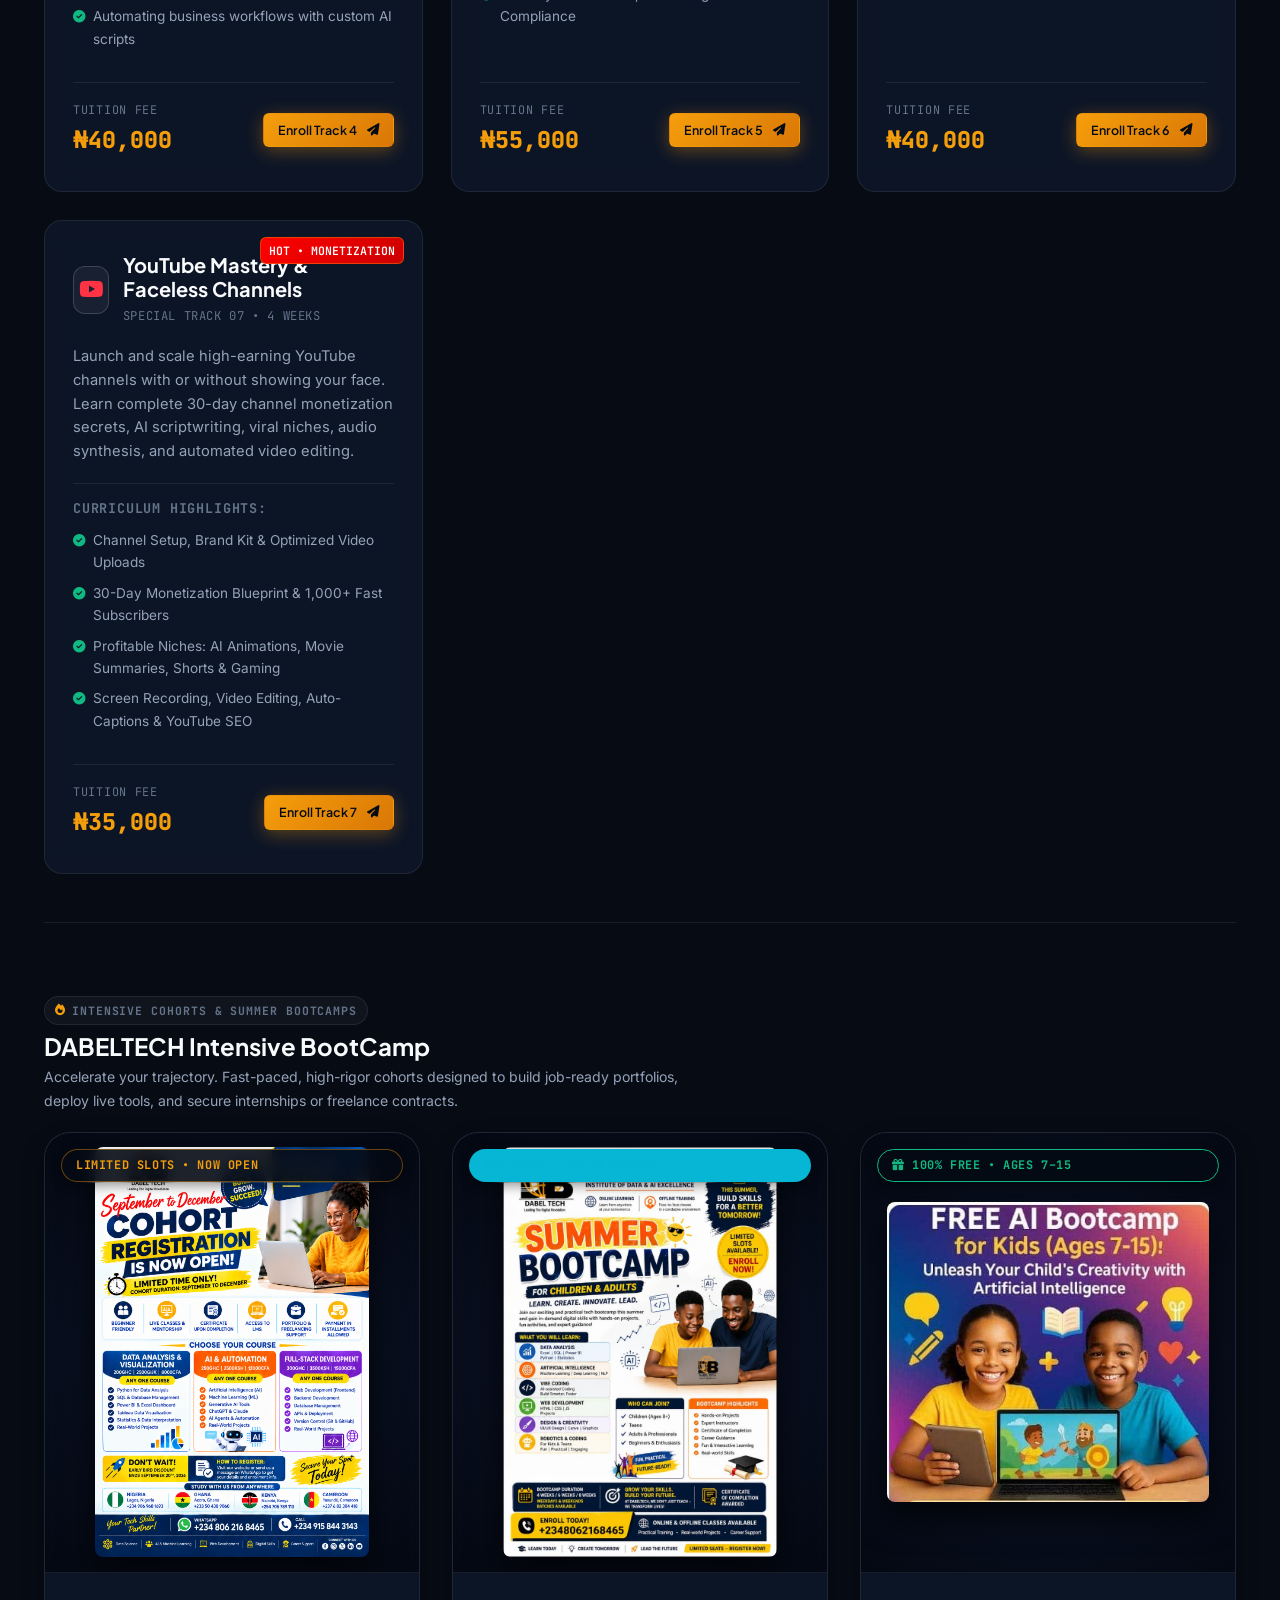
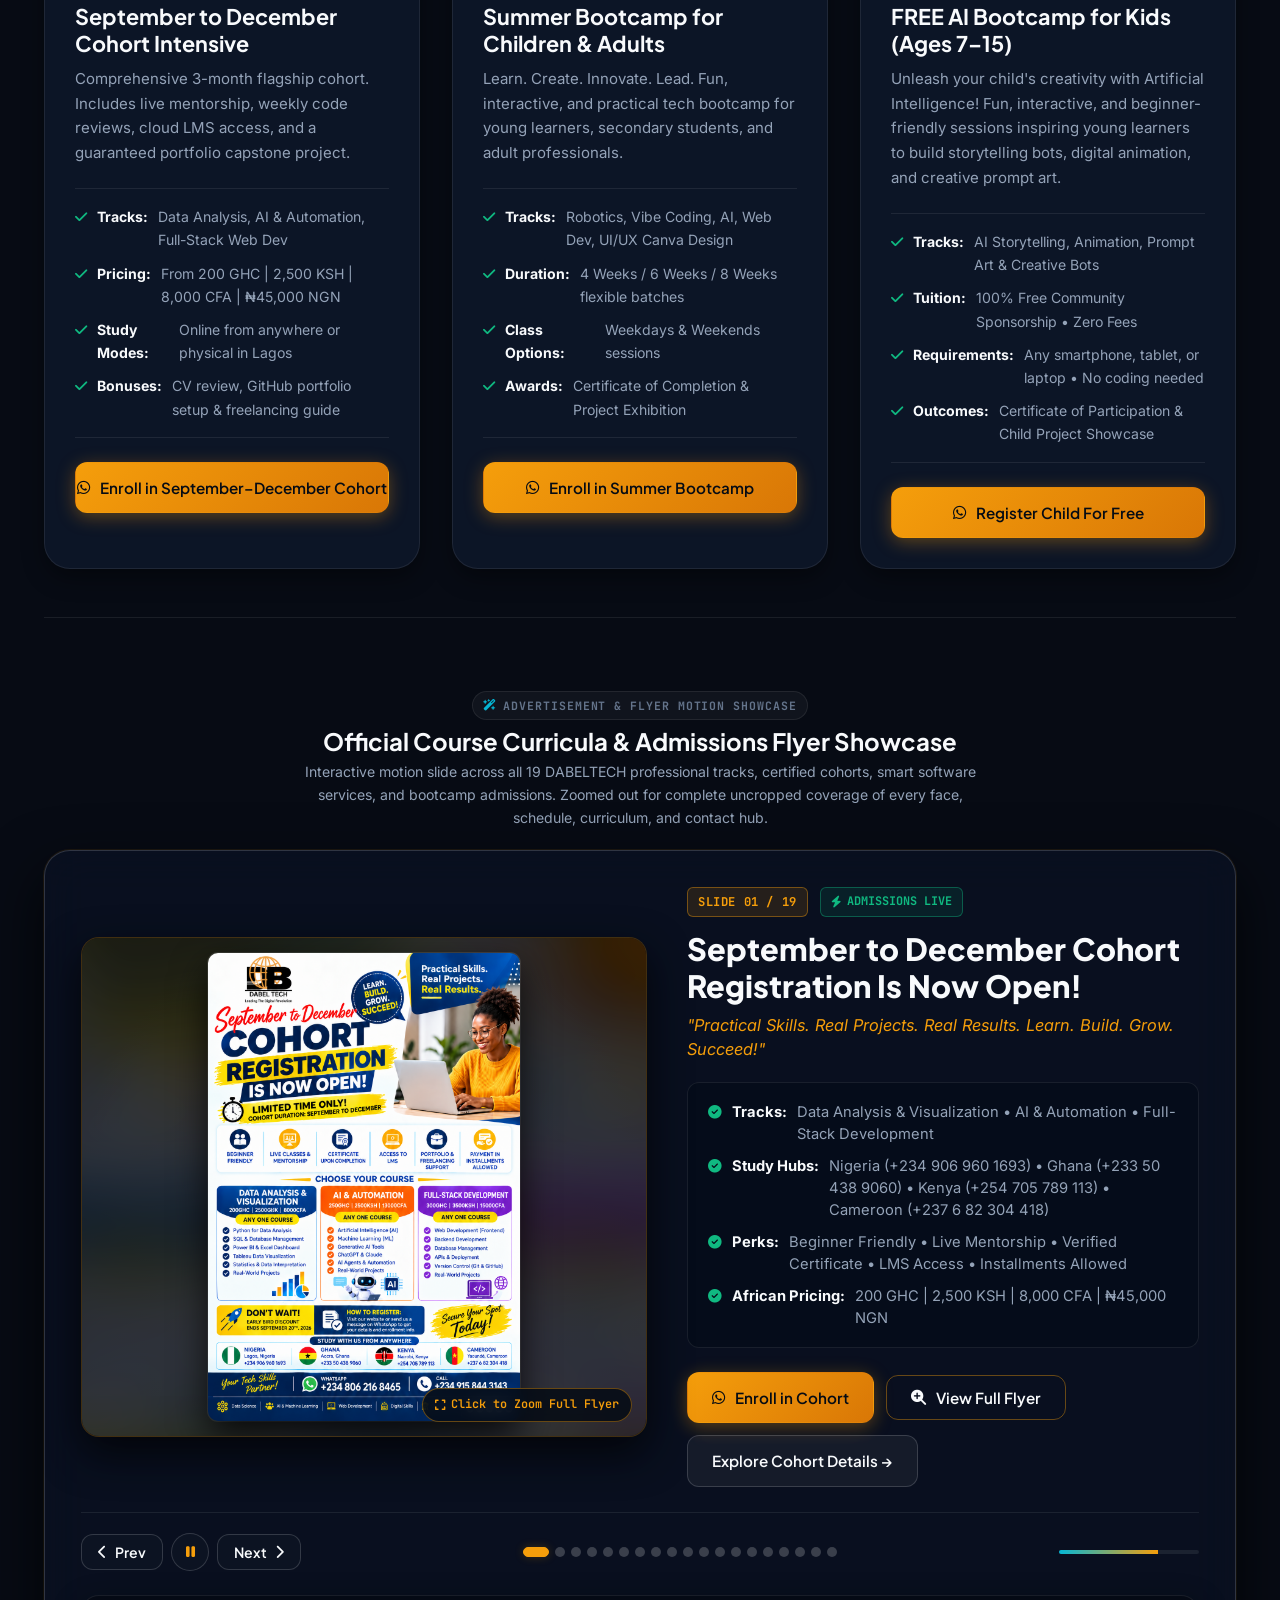
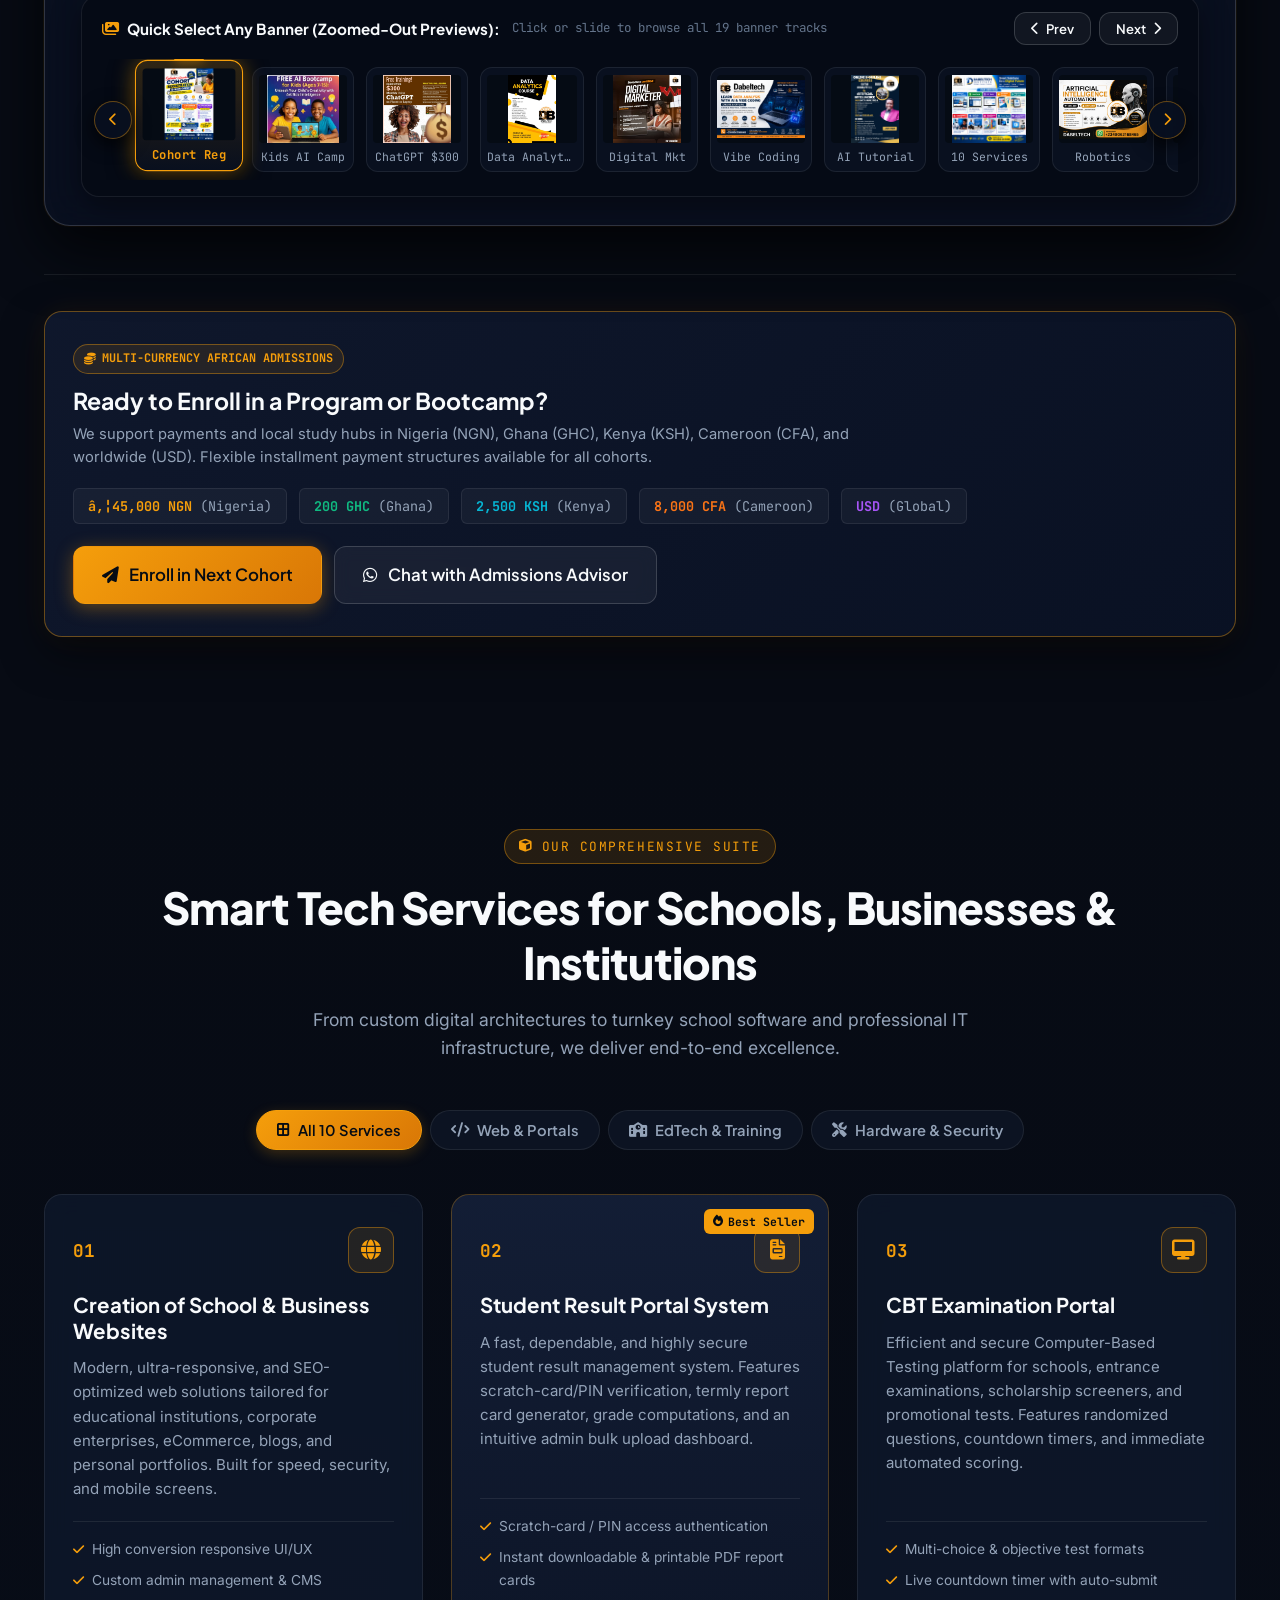
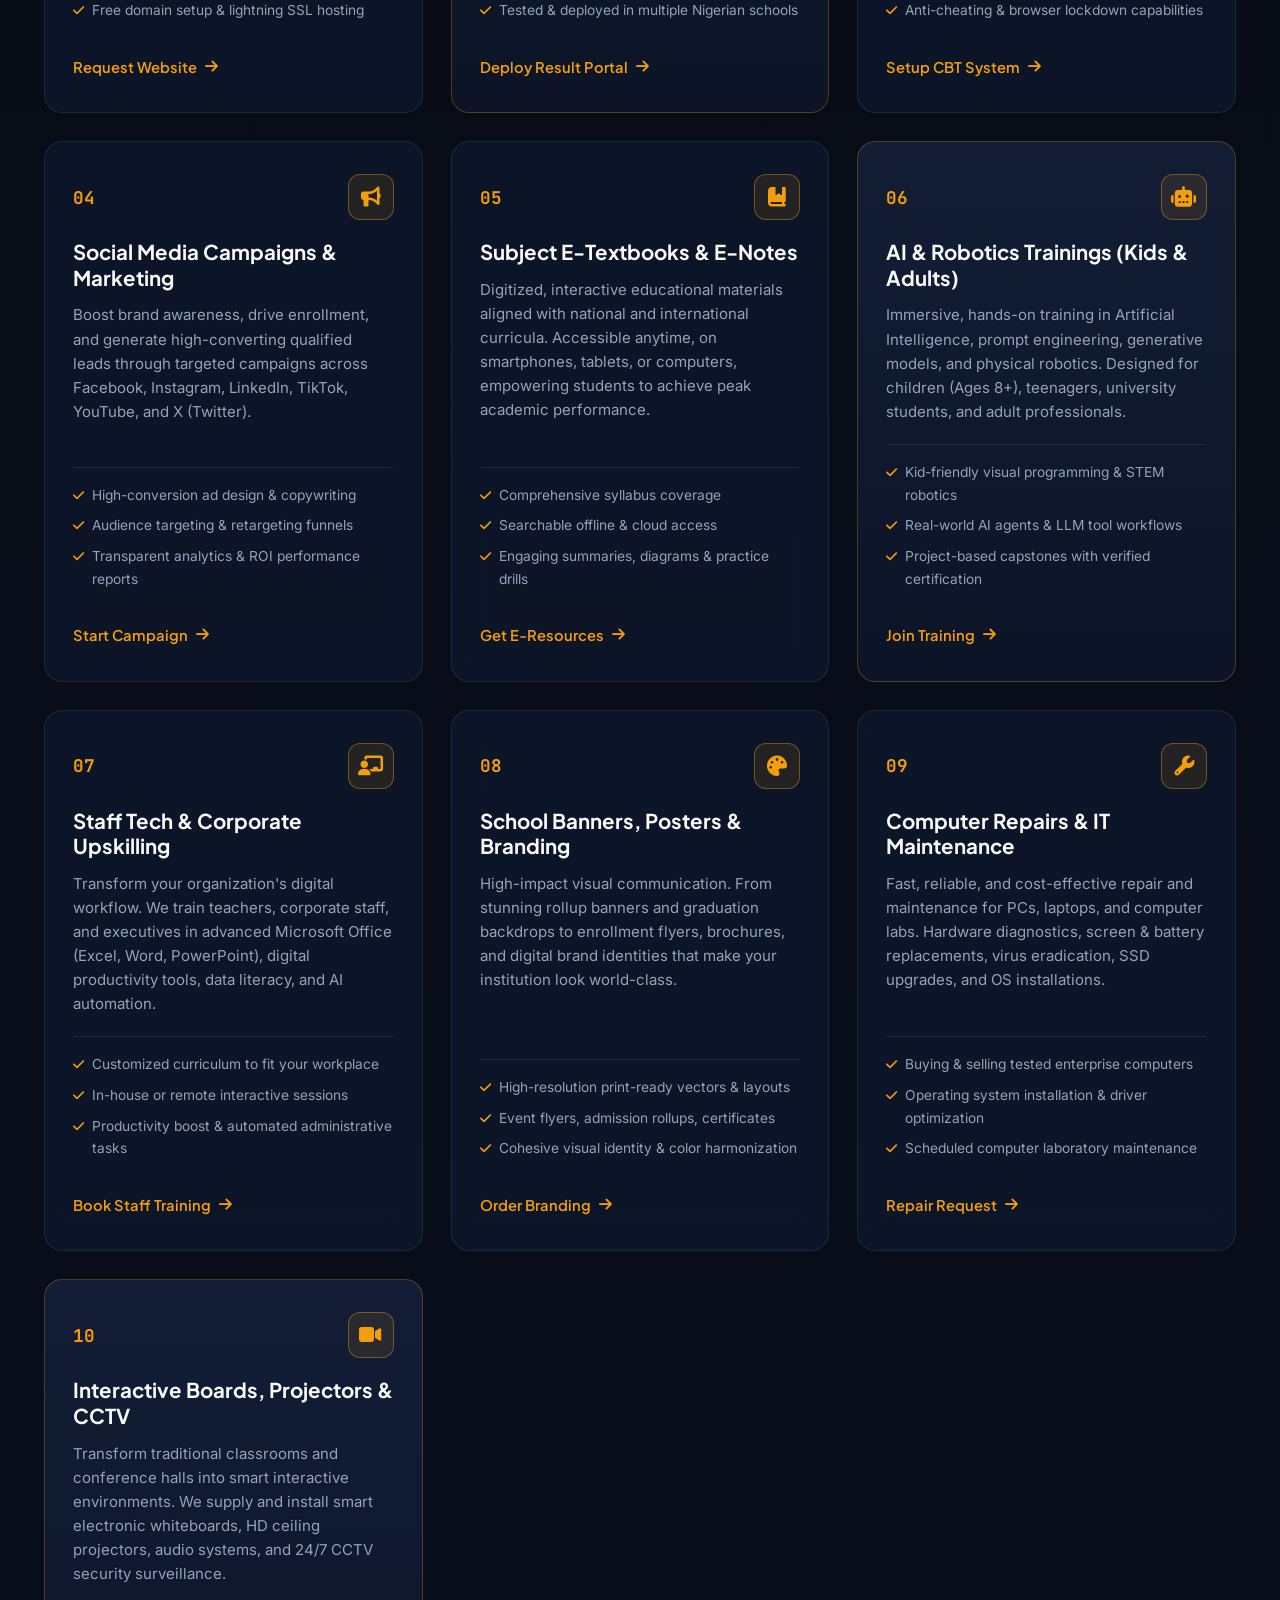
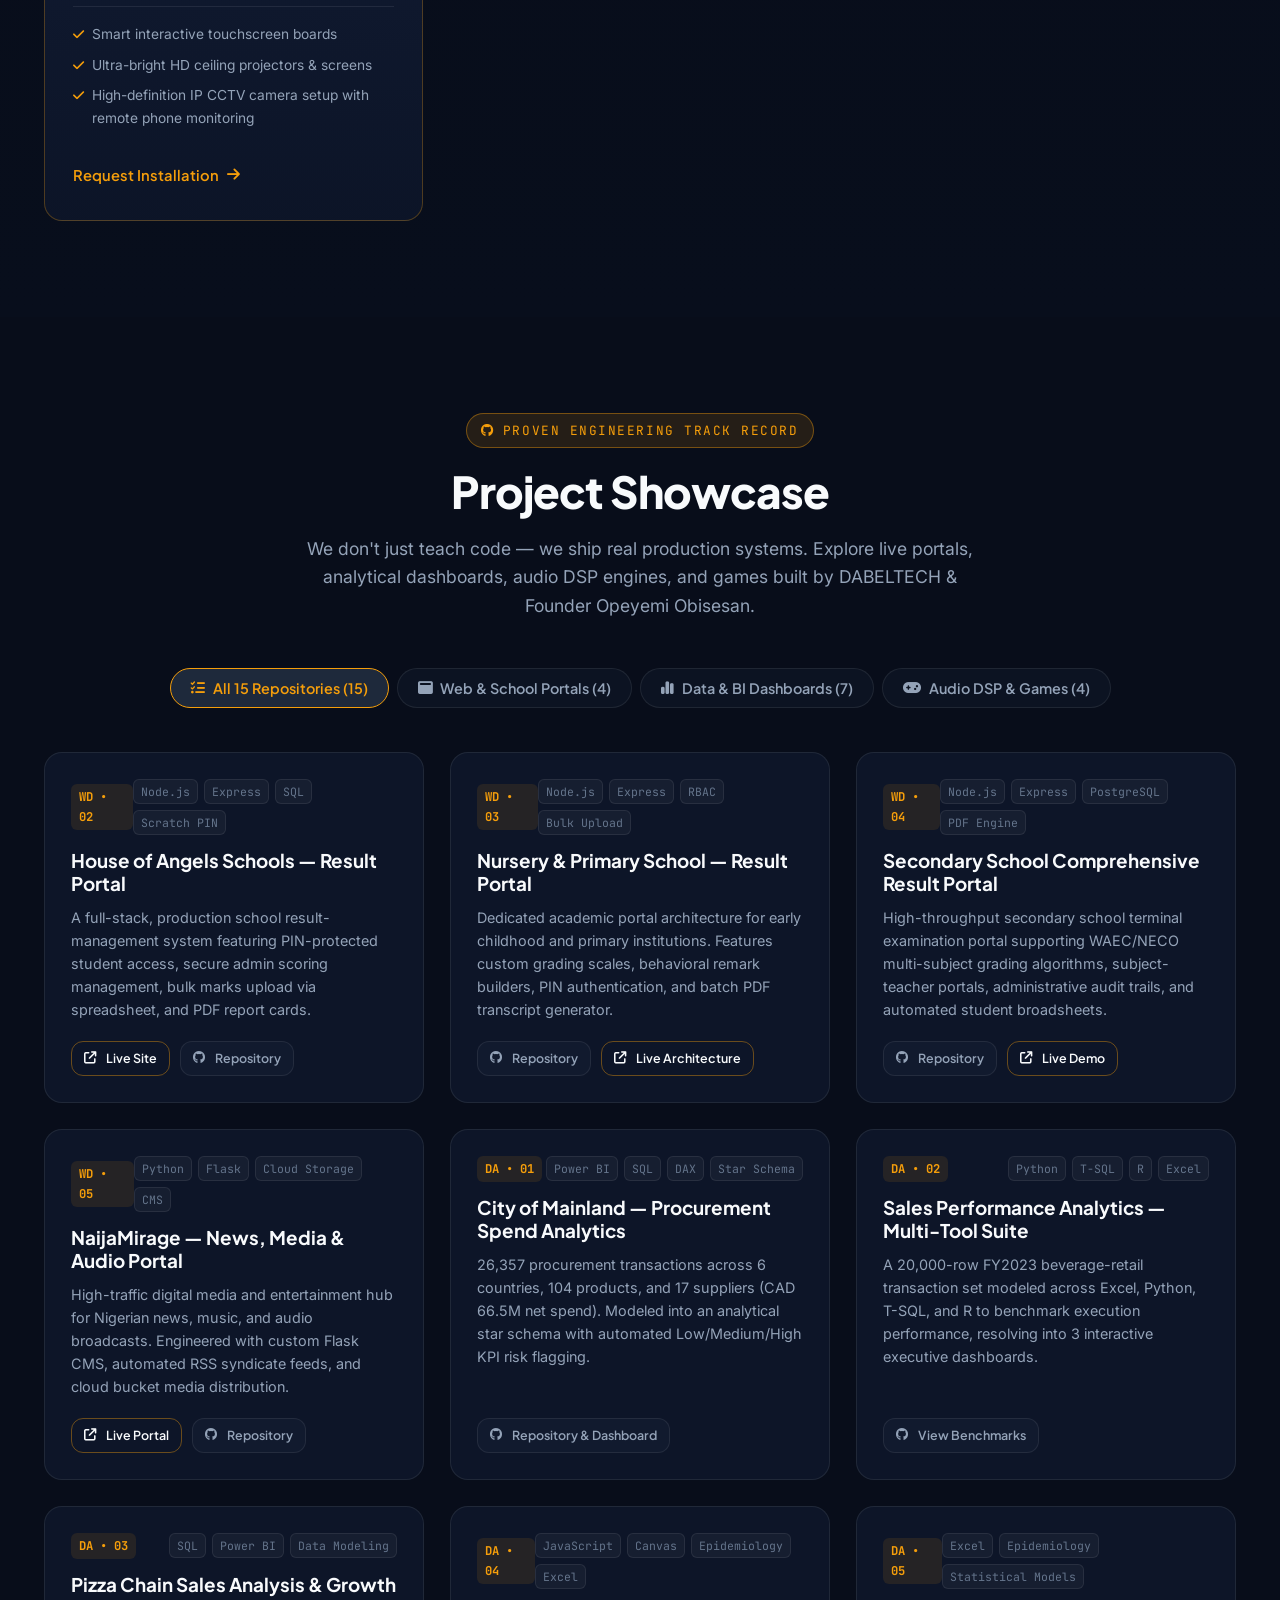
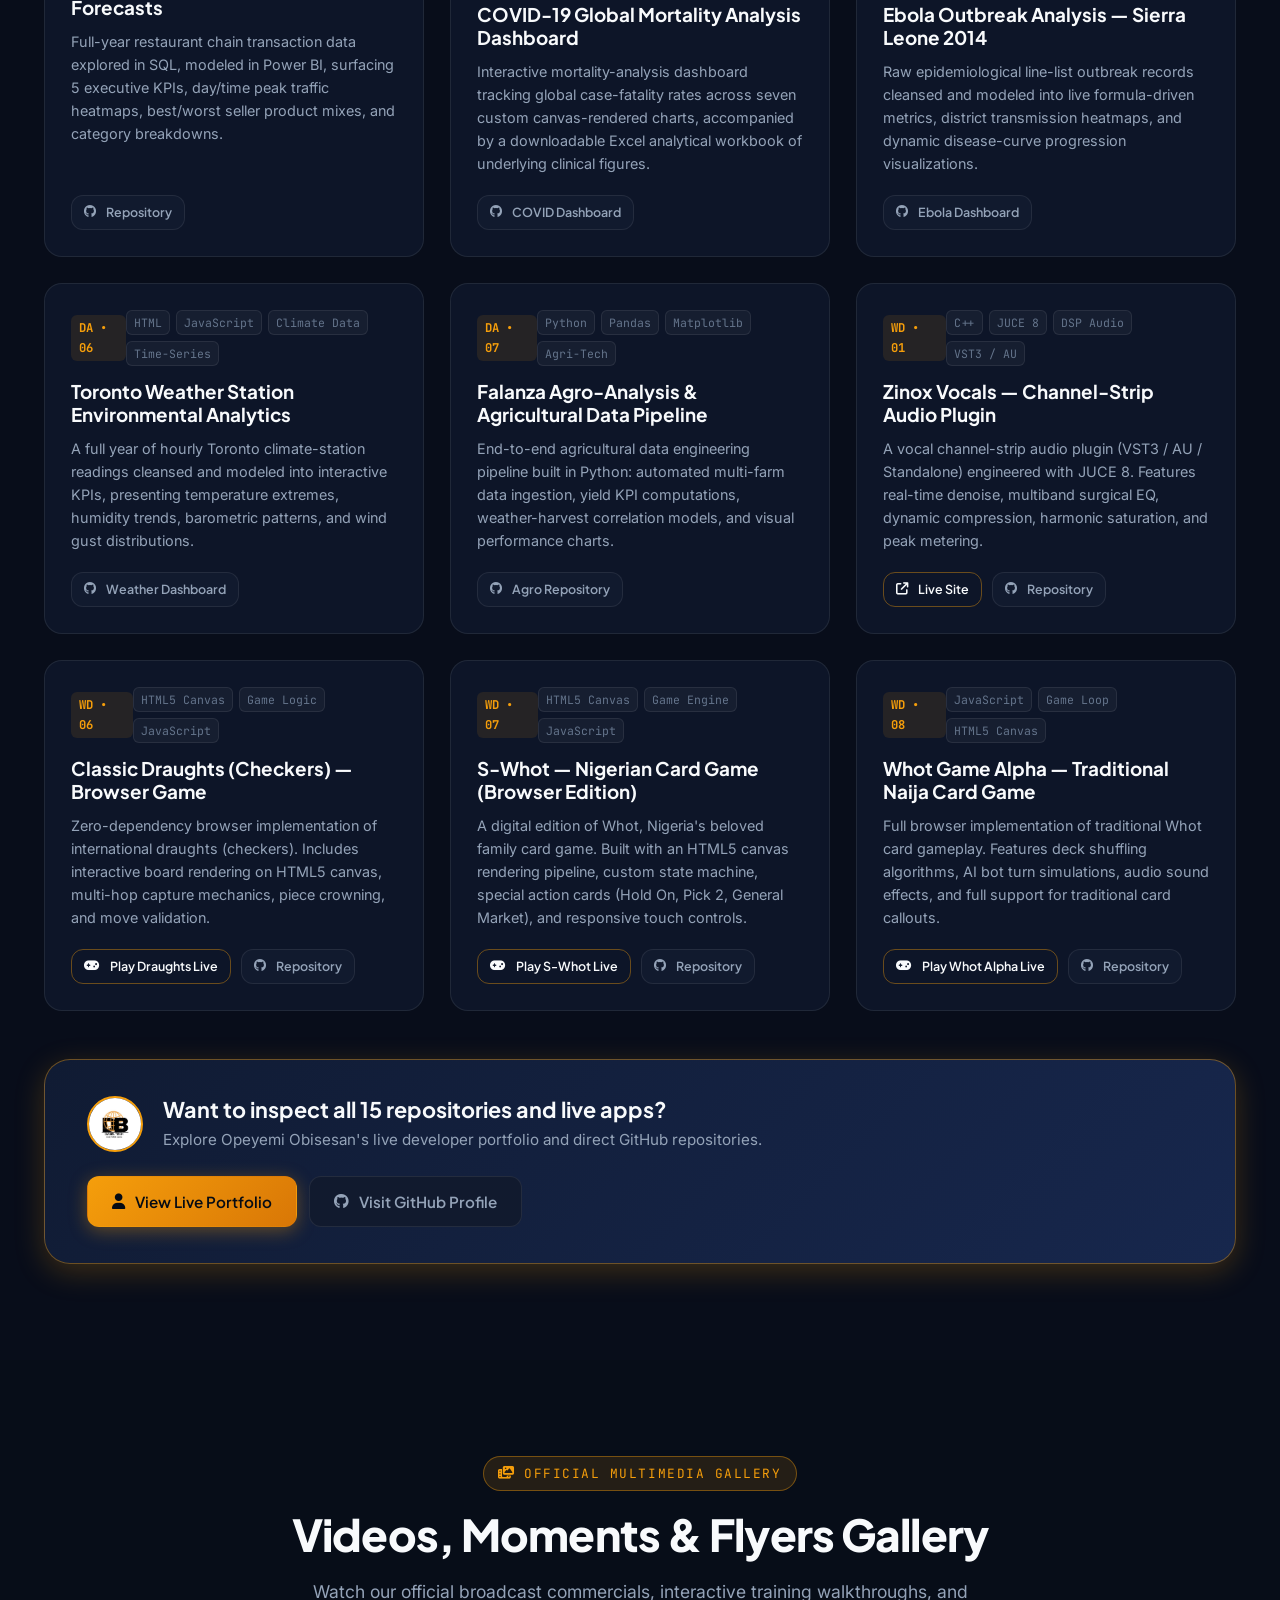
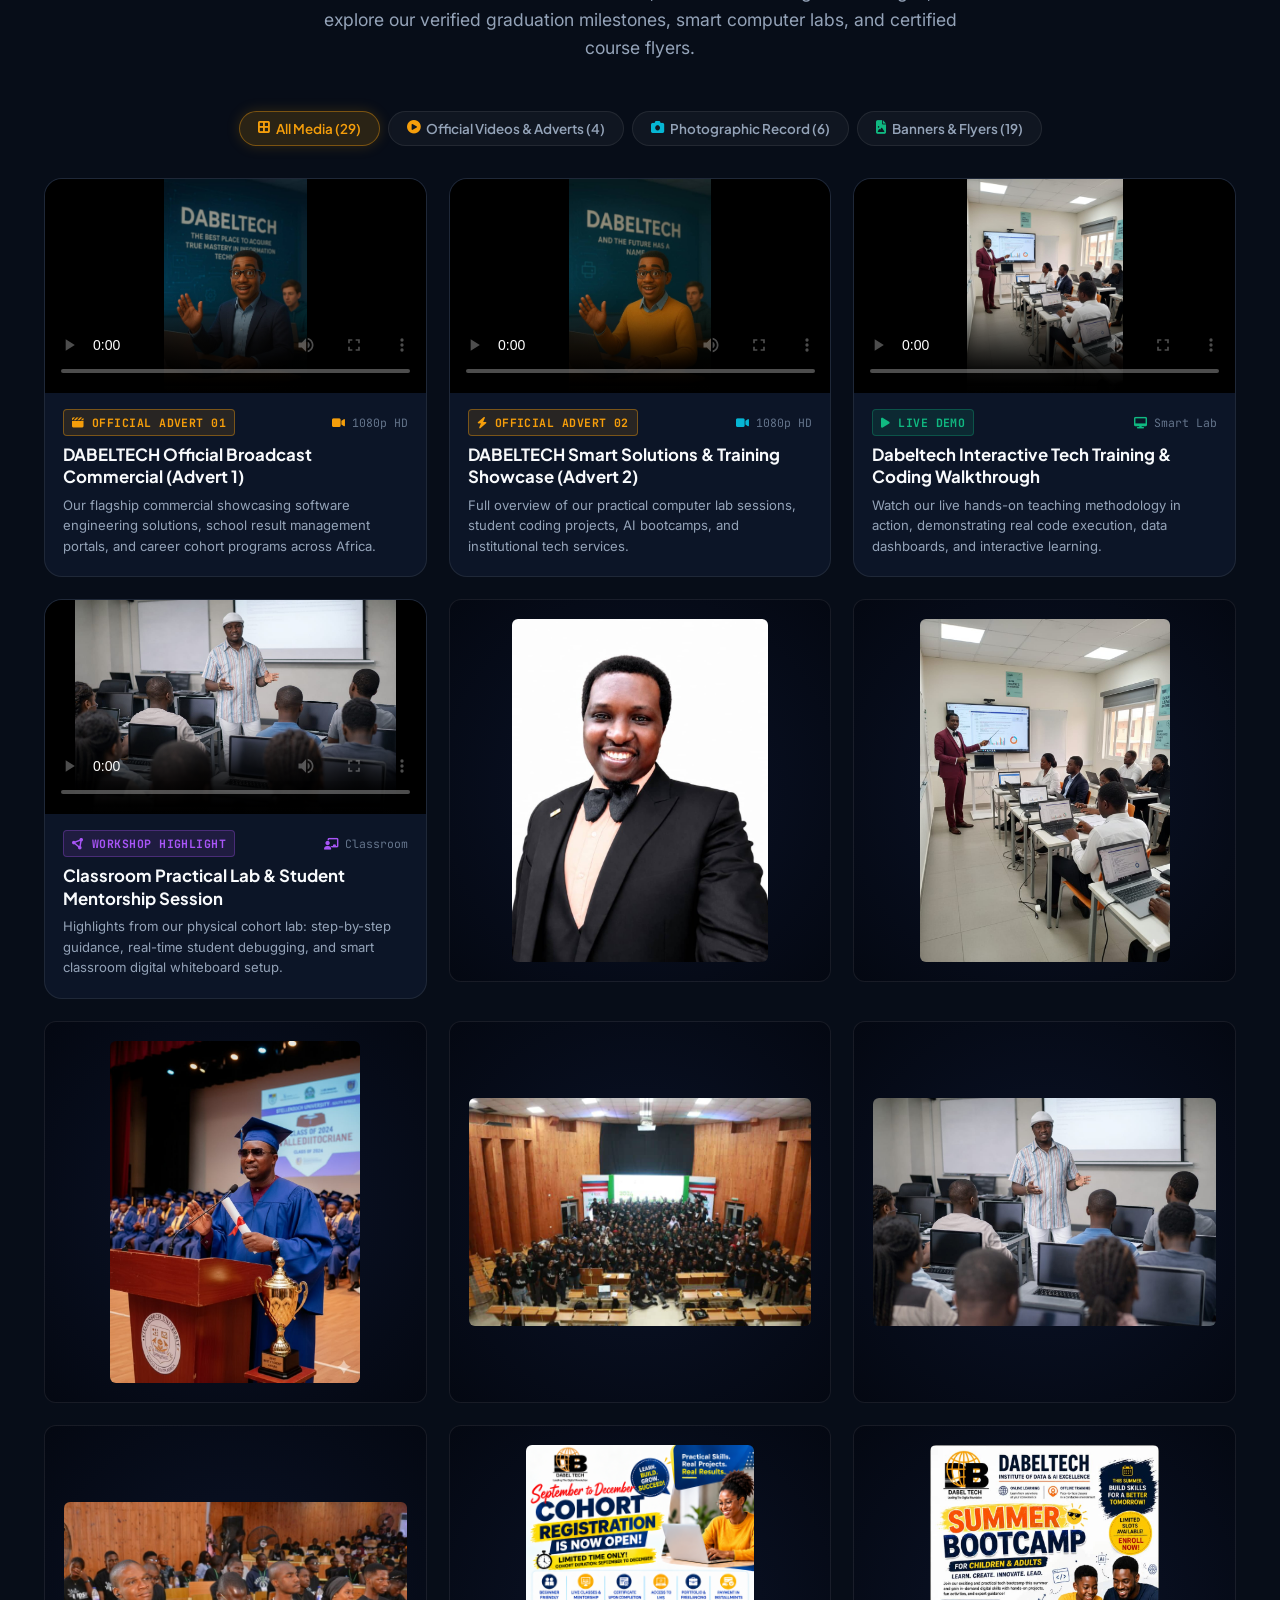
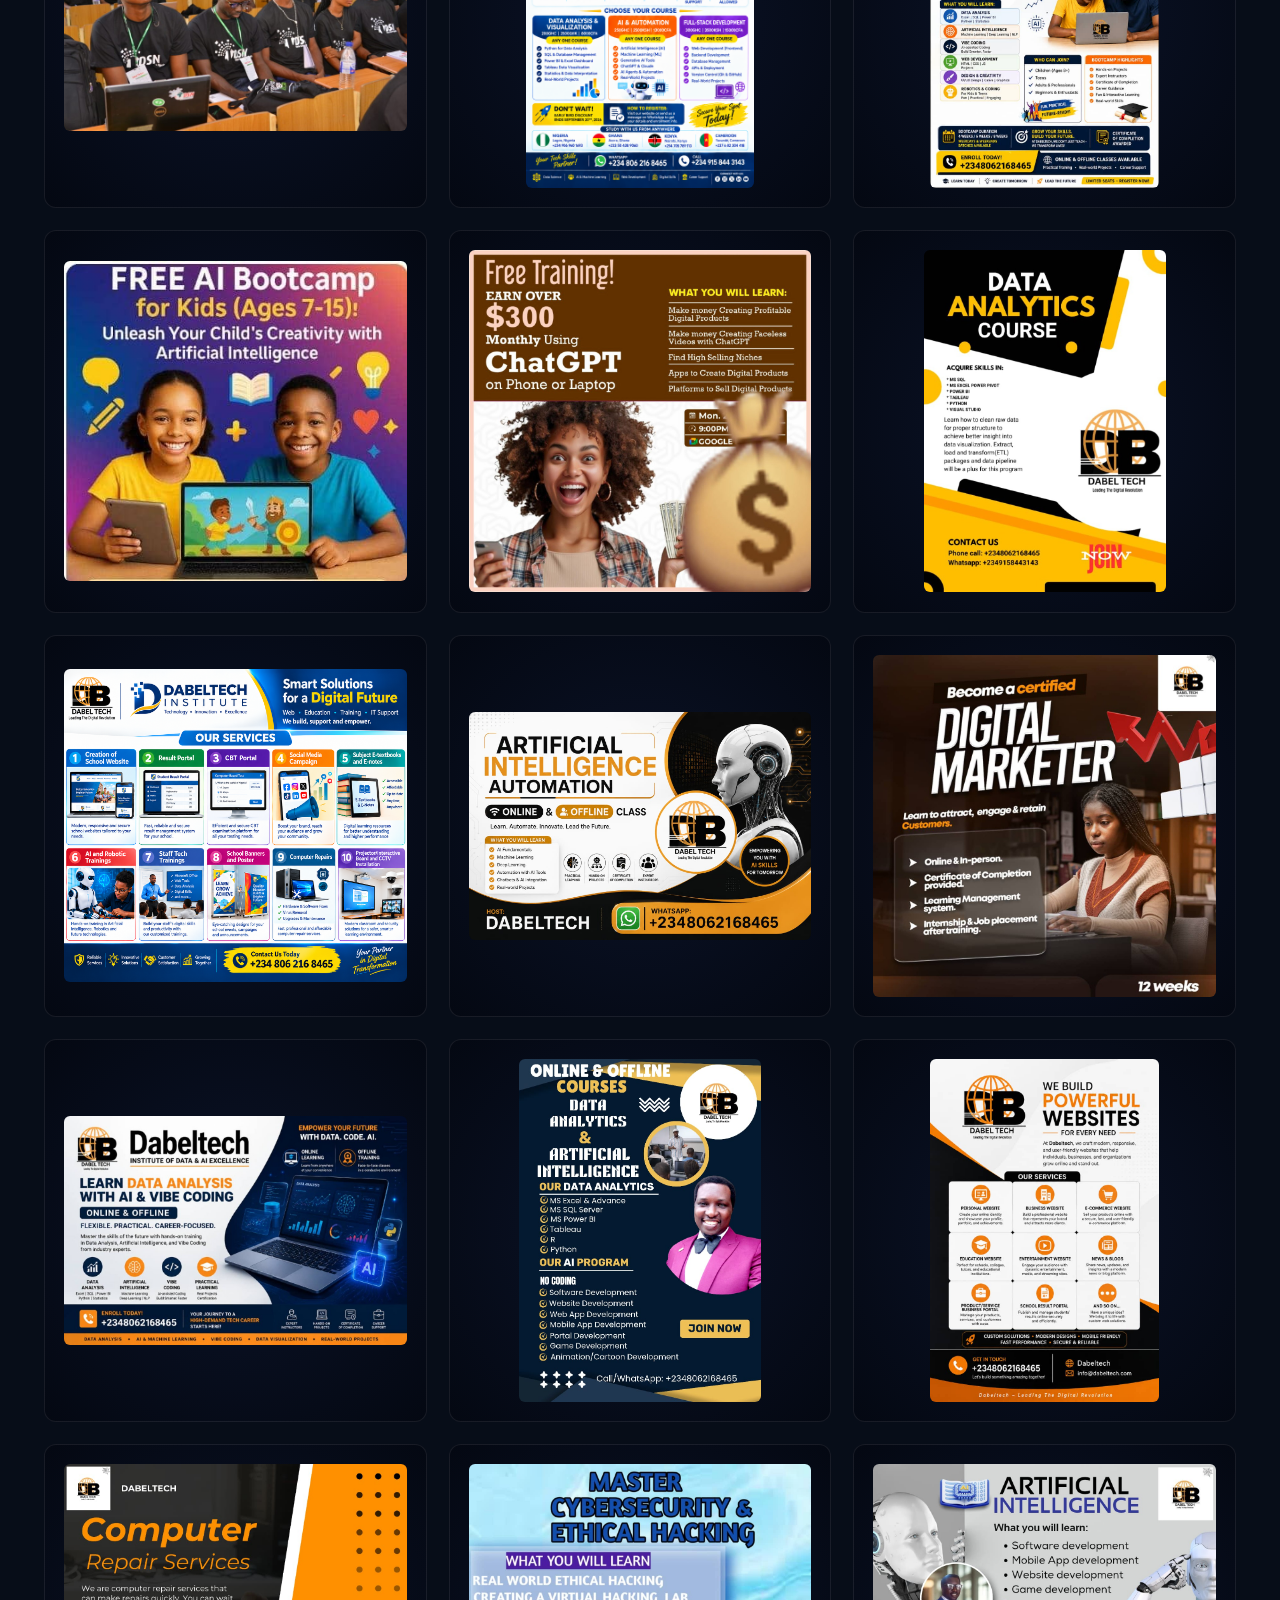
==== commit 153a0798: "fix(nav): name menu tab Project and bump cache busters to v2.7" ====
--- a/index.html
+++ b/index.html
@@ -1,4 +1,4 @@
-﻿<!DOCTYPE html>
+<!DOCTYPE html>
 <html lang="en">
 <head>
   <meta charset="UTF-8">
@@ -19,7 +19,7 @@
   <link rel="stylesheet" href="https://cdnjs.cloudflare.com/ajax/libs/font-awesome/6.5.1/css/all.min.css">
   
   <!-- Main Stylesheet (v2.4 Menu Tab Reorganization & Dashboard Commercial Adverts) -->
-  <link rel="stylesheet" href="styles.css?v=2.6">
+  <link rel="stylesheet" href="styles.css?v=2.7">
 
   <!-- Force page to stay at top on initial load & prevent running down to bottom -->
   <script>
@@ -74,7 +74,7 @@
         <li><a href="#hero" class="nav-tab active"><i class="fa-solid fa-house"></i> Home</a></li>
         <li><a href="#programs" class="nav-tab"><i class="fa-solid fa-book-open"></i> Programs</a></li>
         <li><a href="#services" class="nav-tab"><i class="fa-solid fa-layer-group"></i> Services</a></li>
-        <li><a href="#projects" class="nav-tab" id="nav-tab-projects"><i class="fa-solid fa-code"></i> Project Showcase</a></li>
+        <li><a href="#projects" class="nav-tab" id="nav-tab-projects"><i class="fa-solid fa-code"></i> Project</a></li>
         <li><a href="#gallery" class="nav-tab"><i class="fa-solid fa-images"></i> Gallery</a></li>
         <li><a href="#bootcamp" class="nav-tab"><i class="fa-solid fa-graduation-cap"></i> BootCamp</a></li>
         <!-- Mobile Drawer Extras -->
@@ -3175,6 +3175,6 @@
   </div>
 
   <!-- Main JavaScript File -->
-  <script src="script.js?v=2.6"></script>
+  <script src="script.js?v=2.7"></script>
 </body>
 </html>
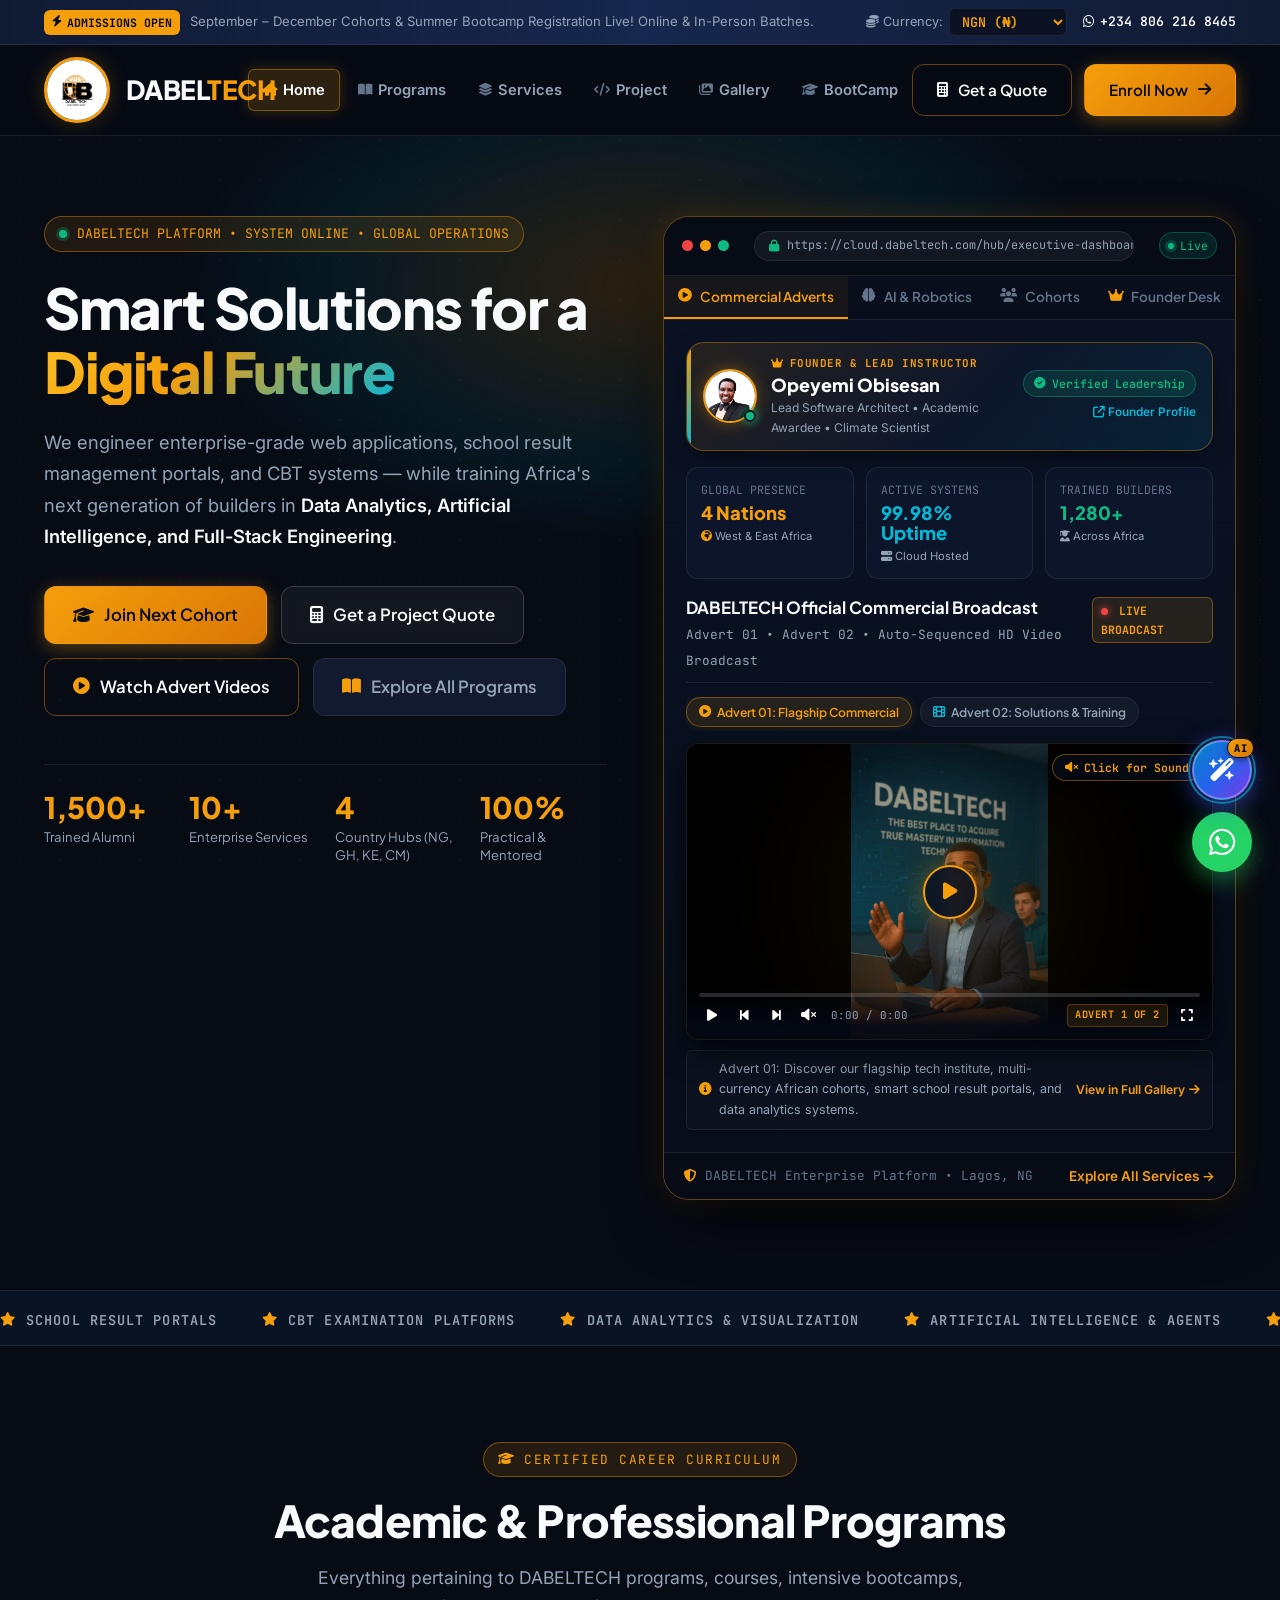
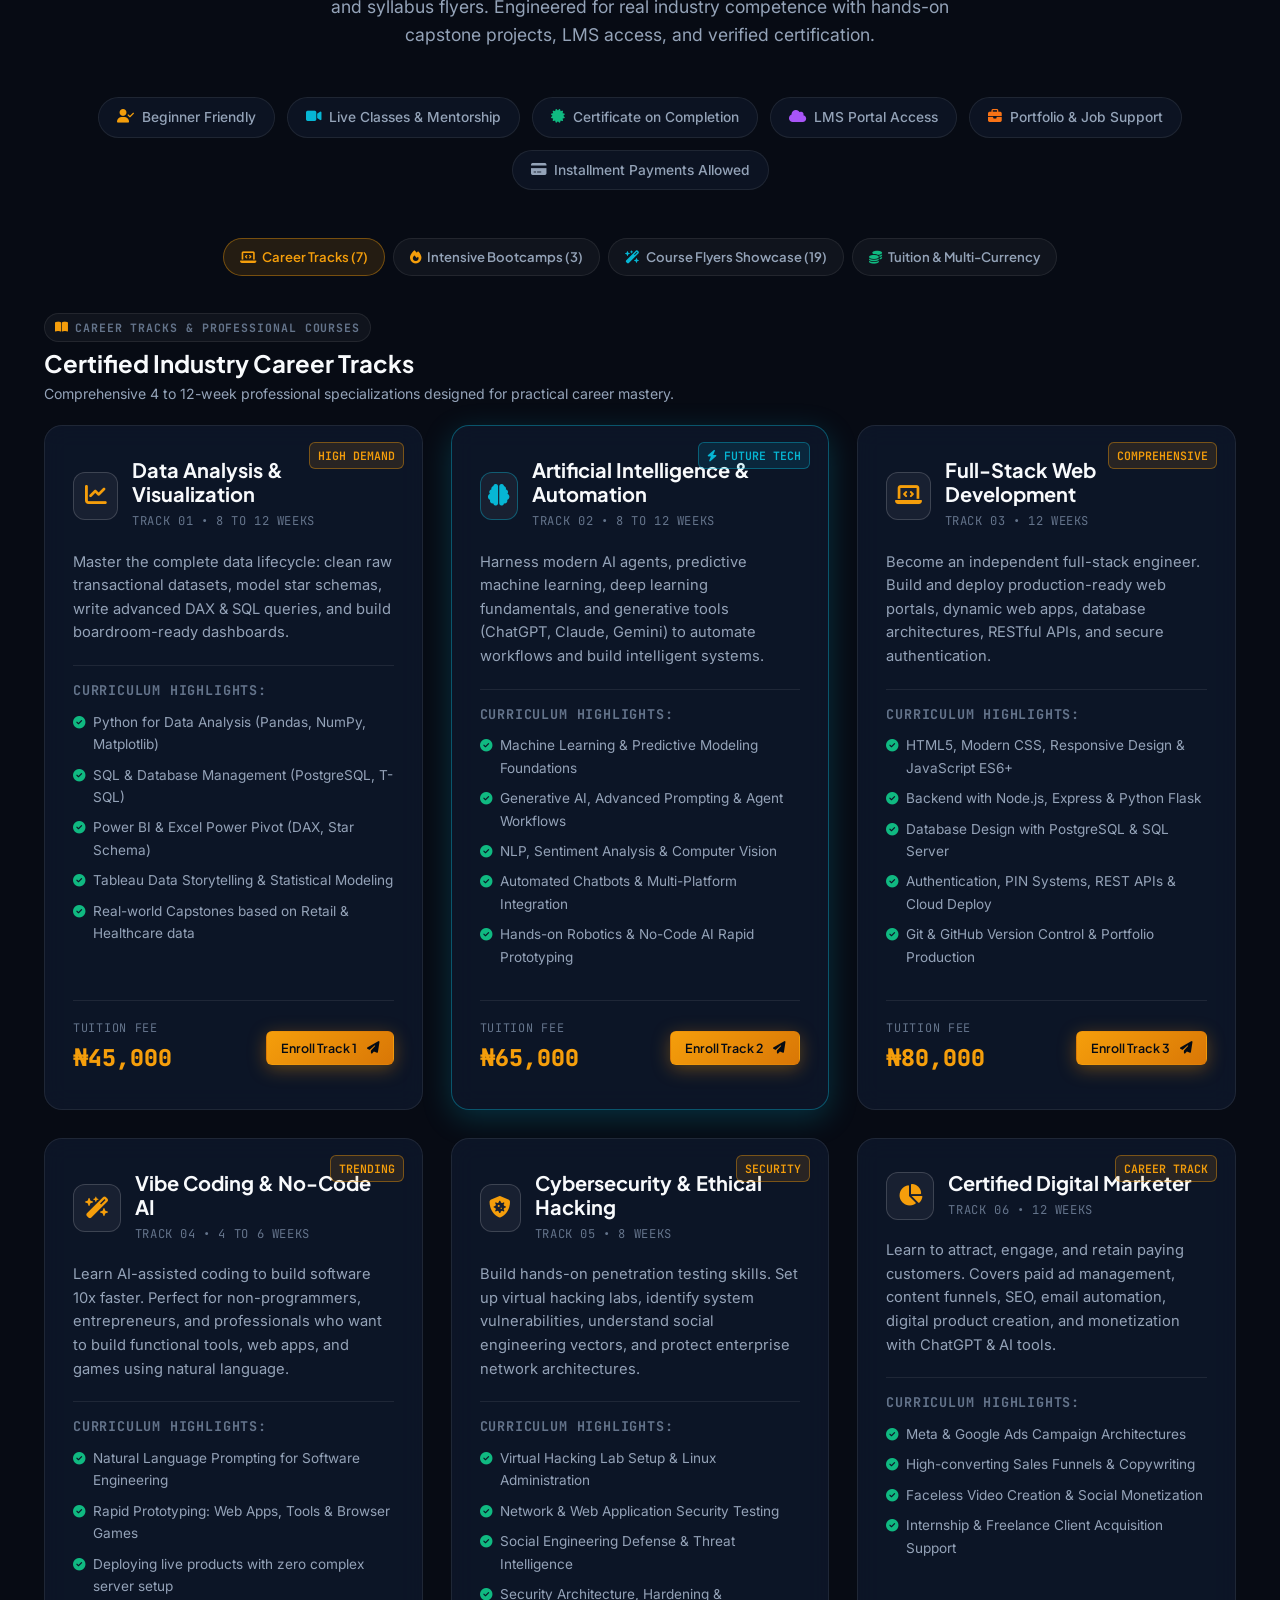
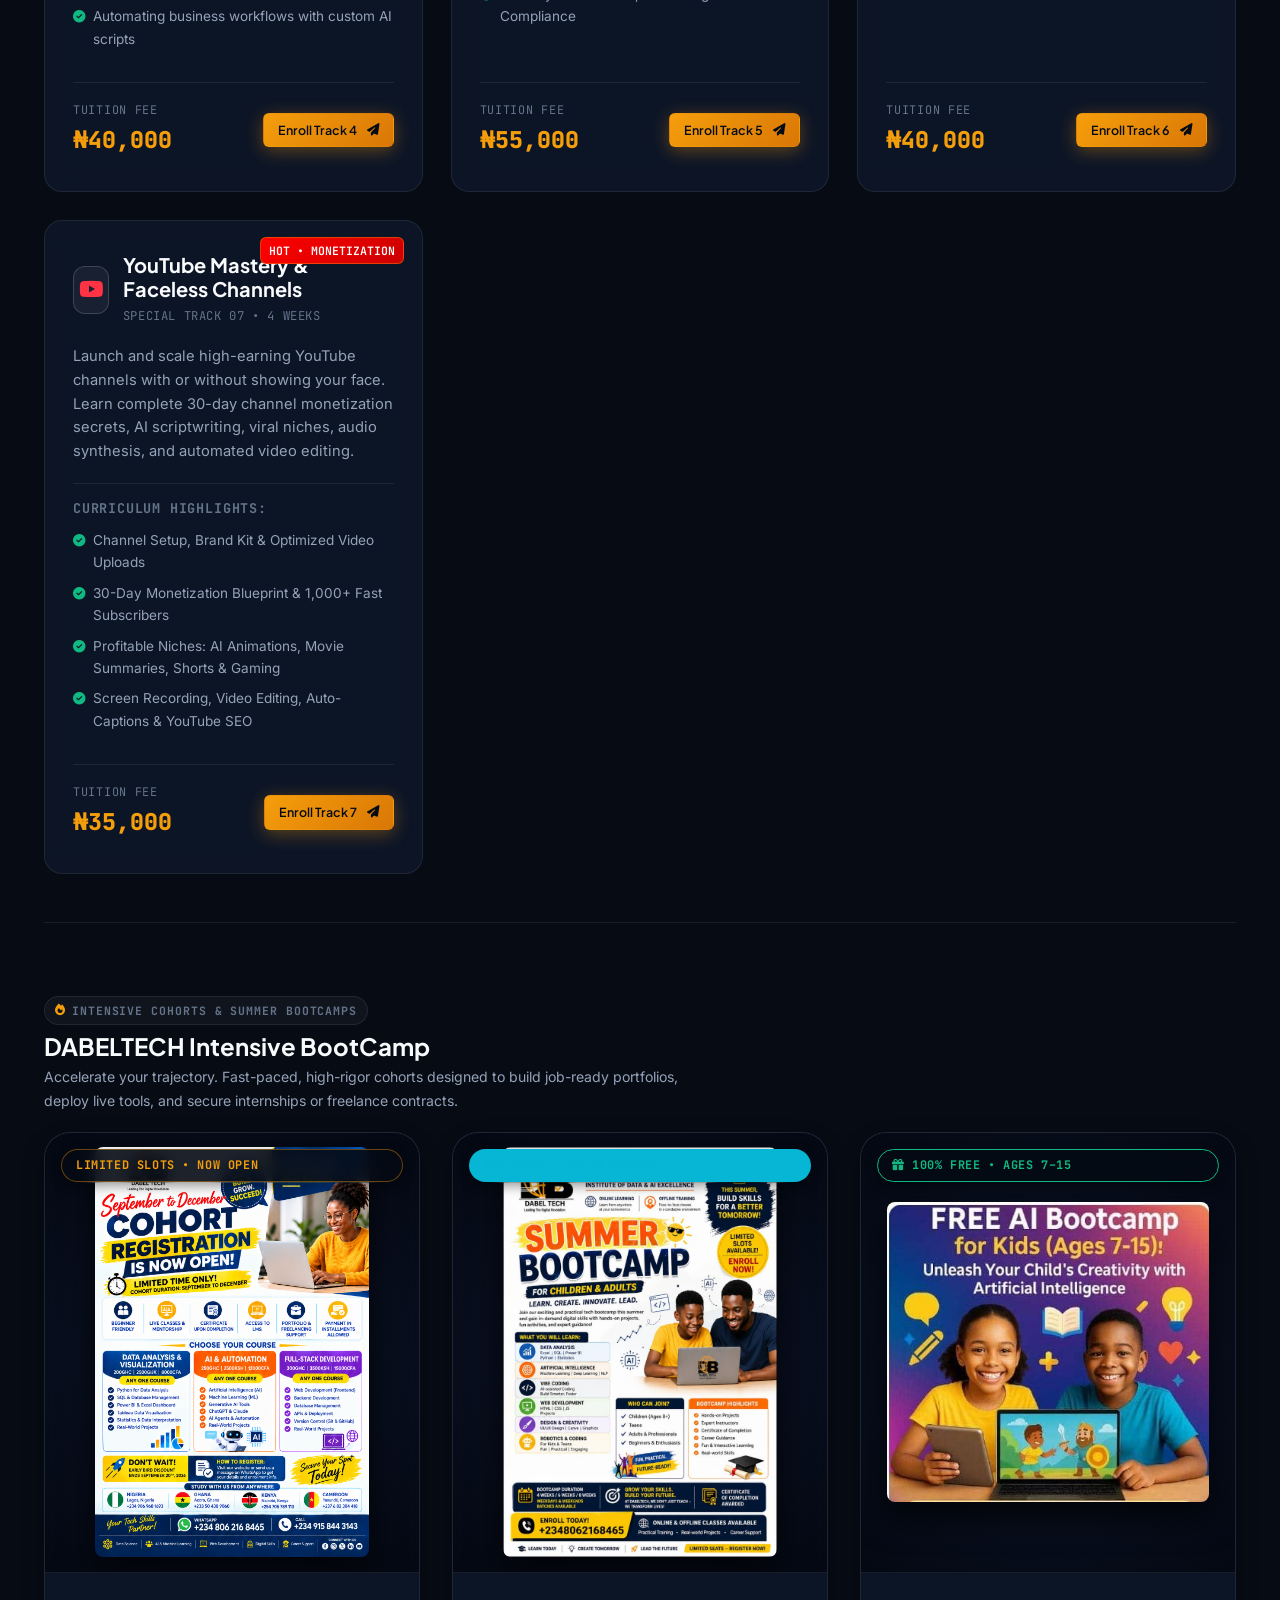
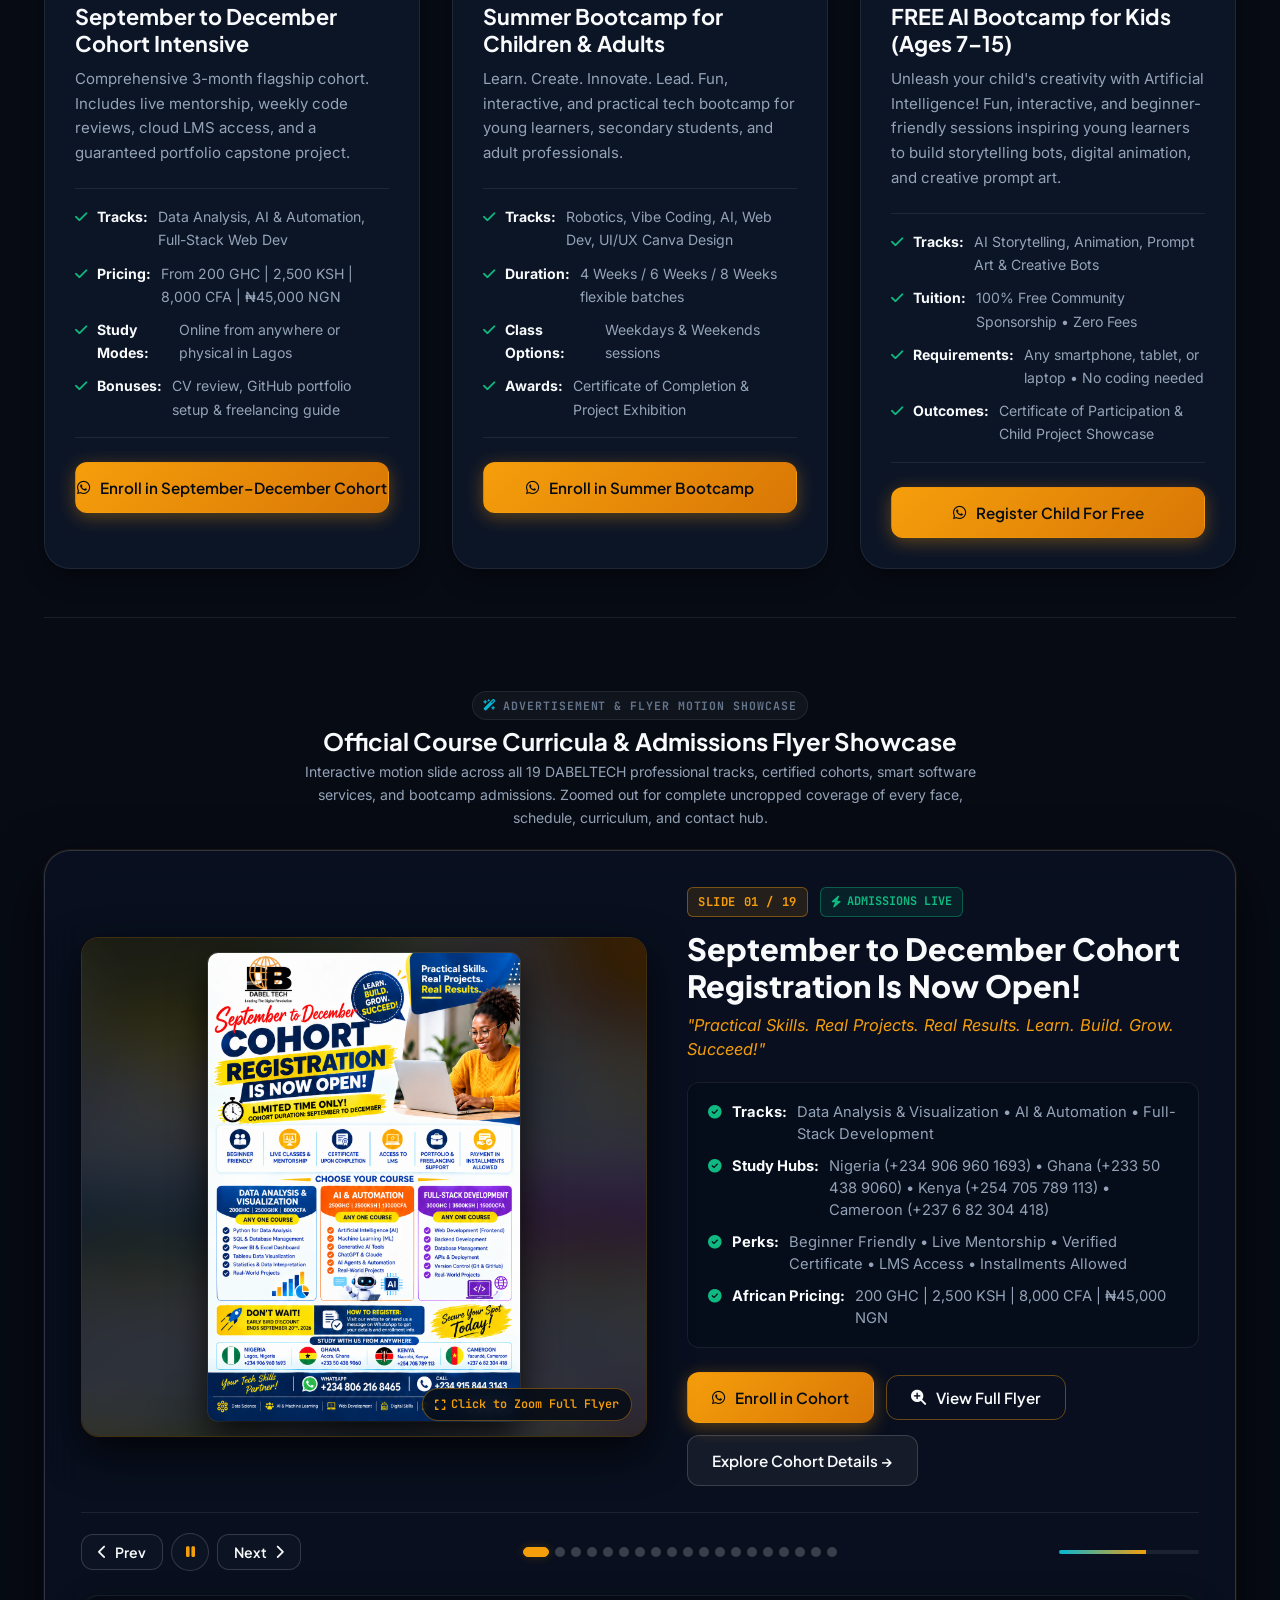
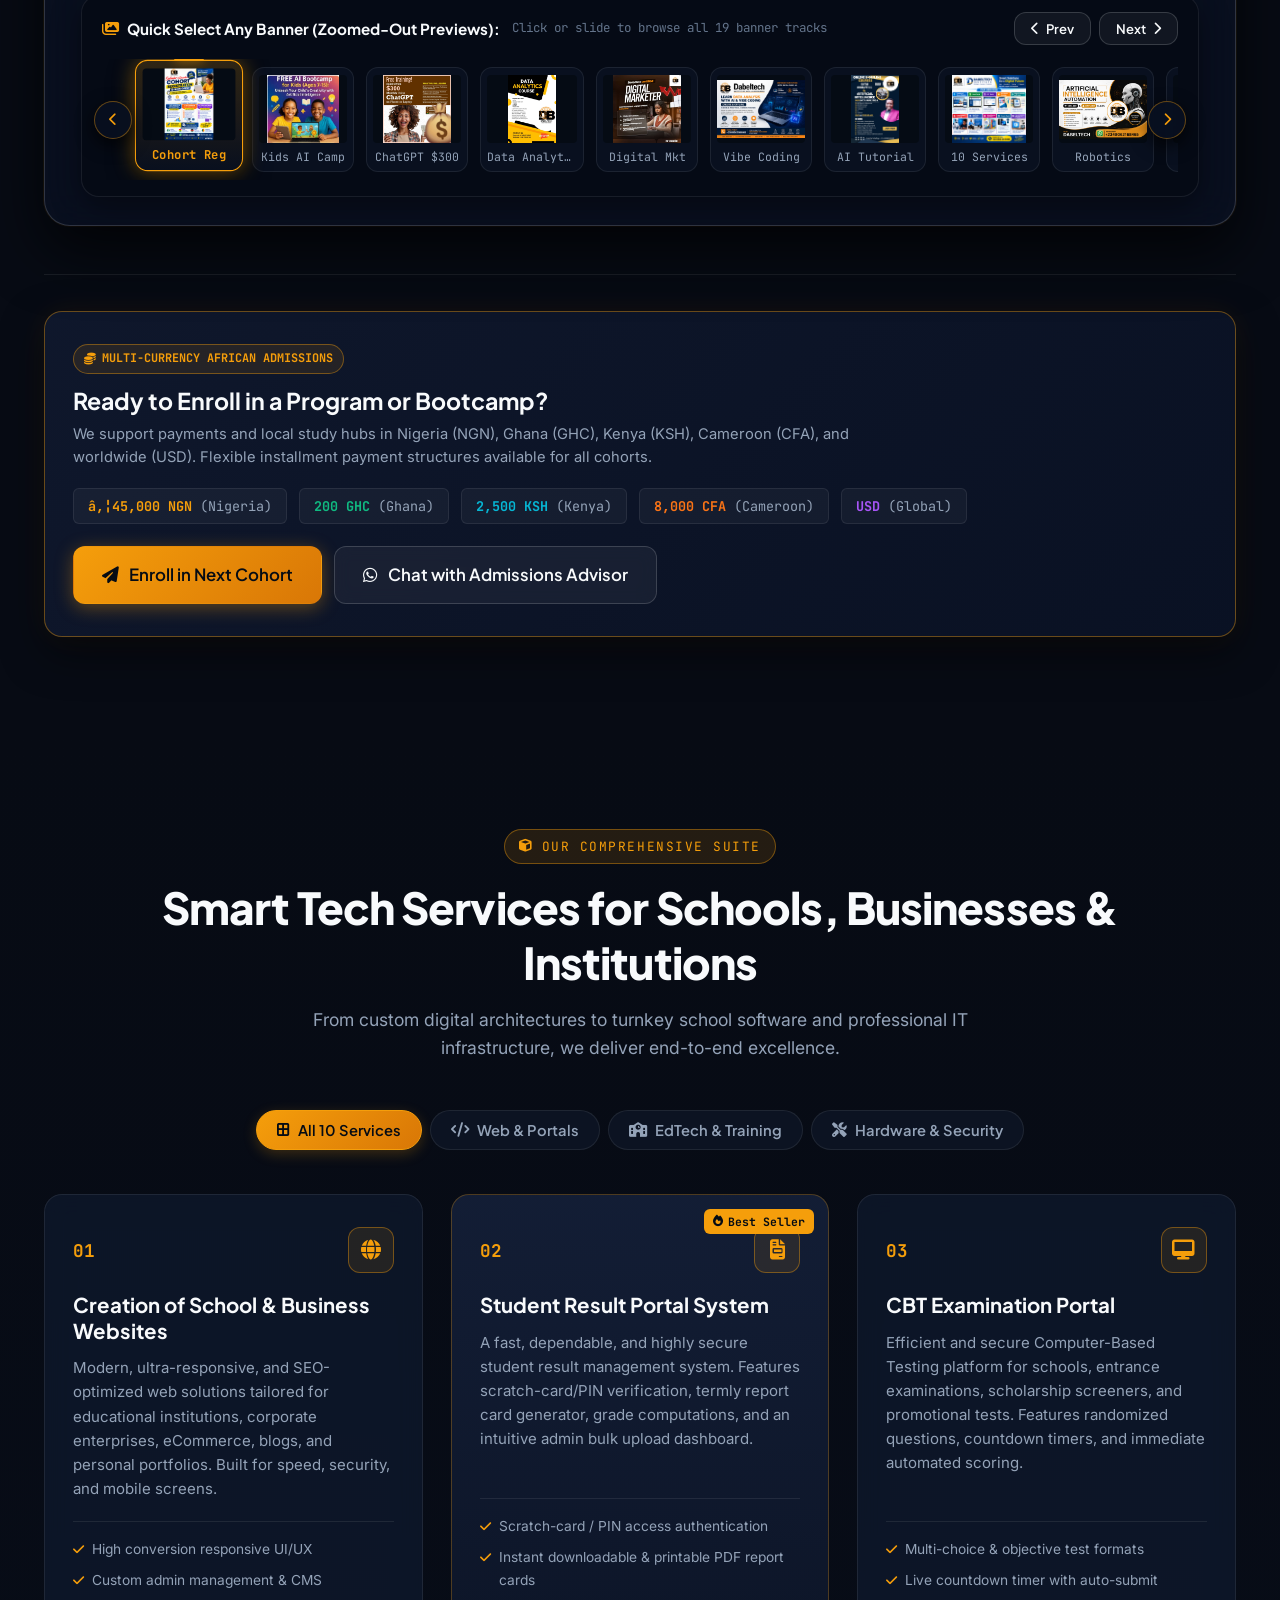
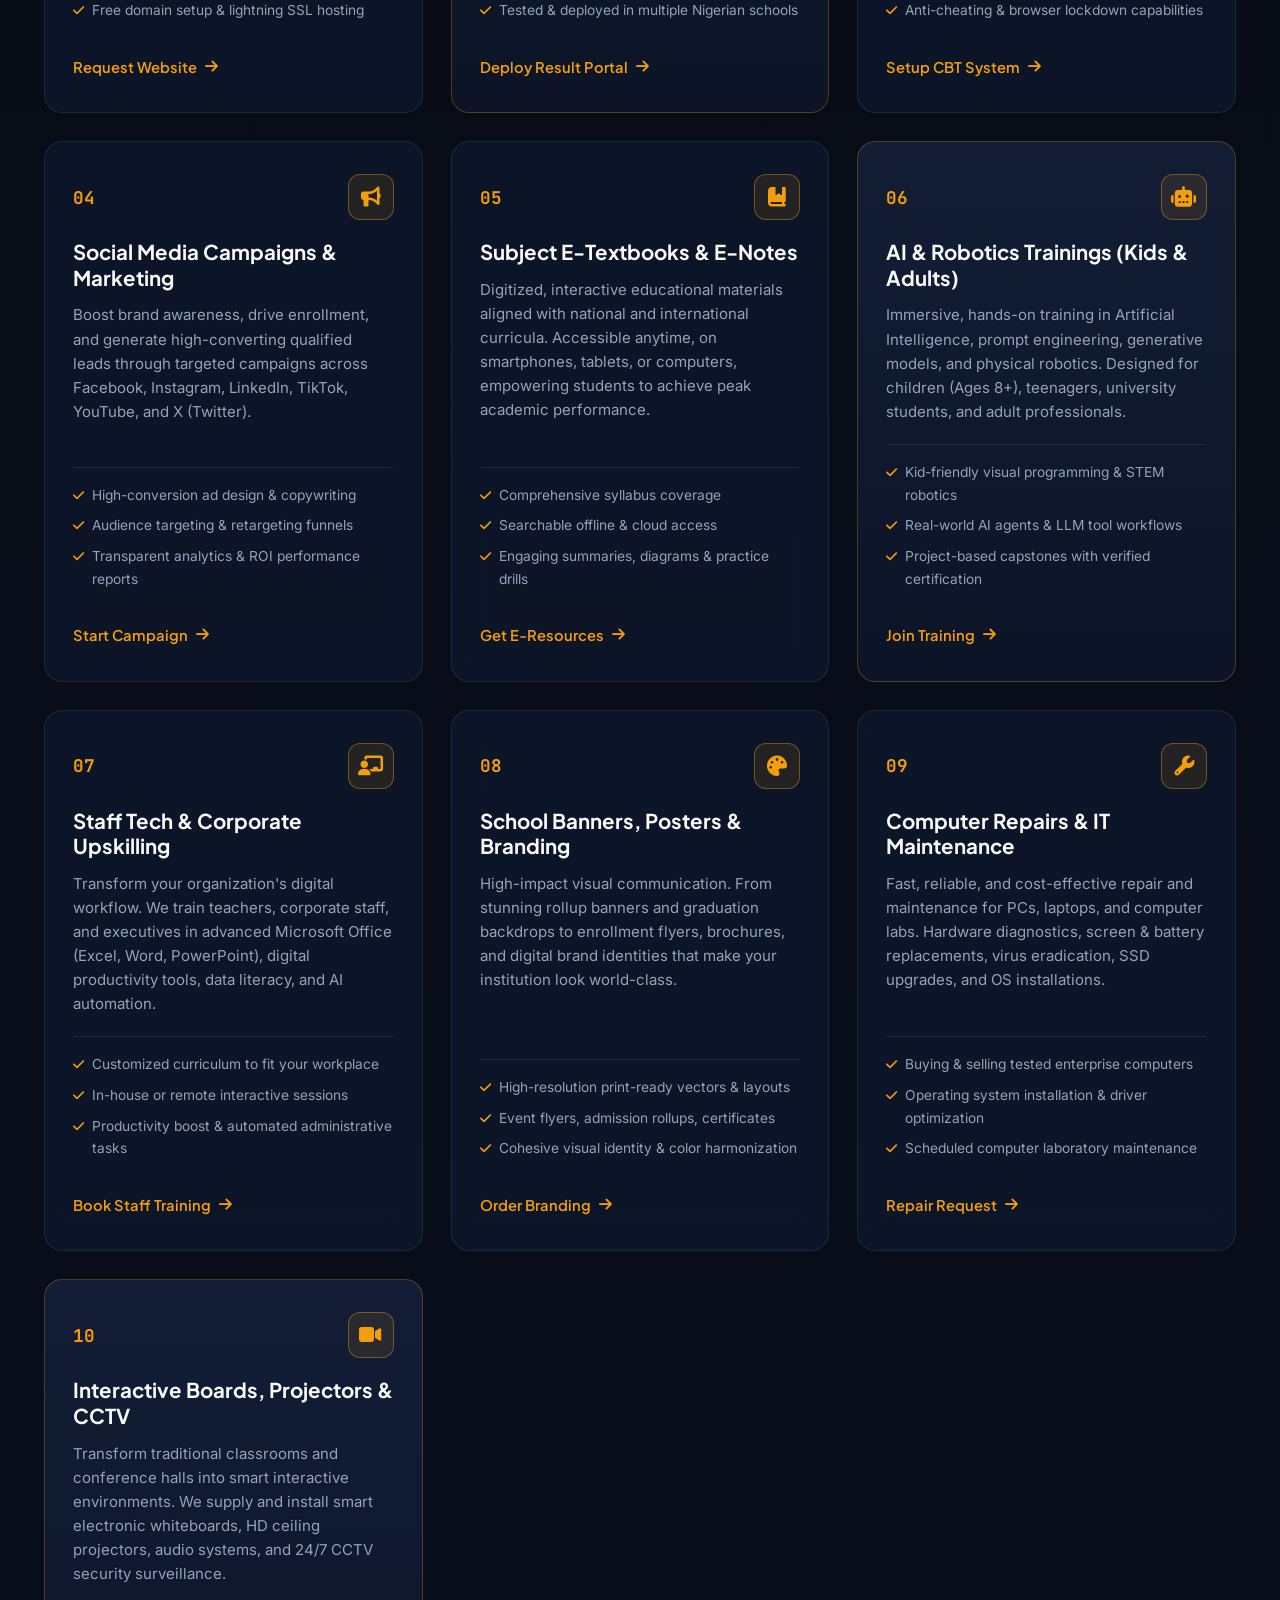
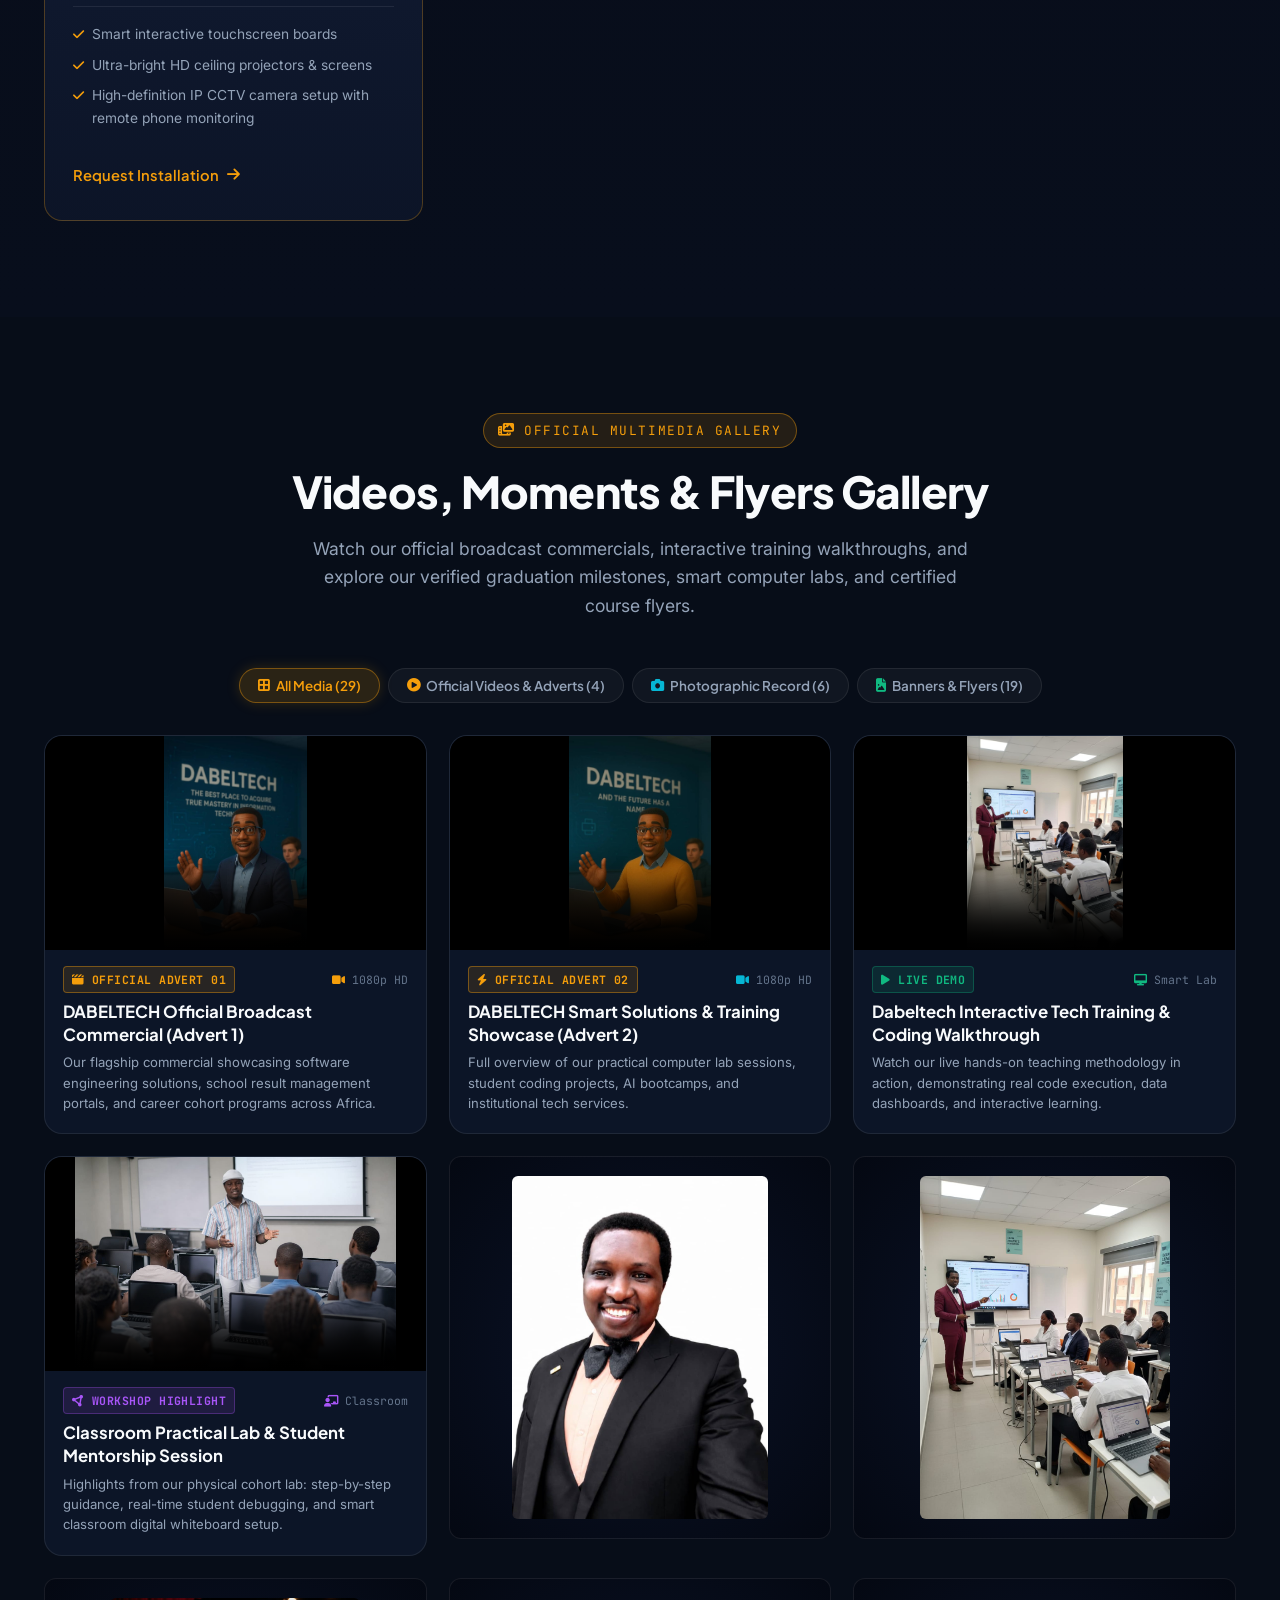
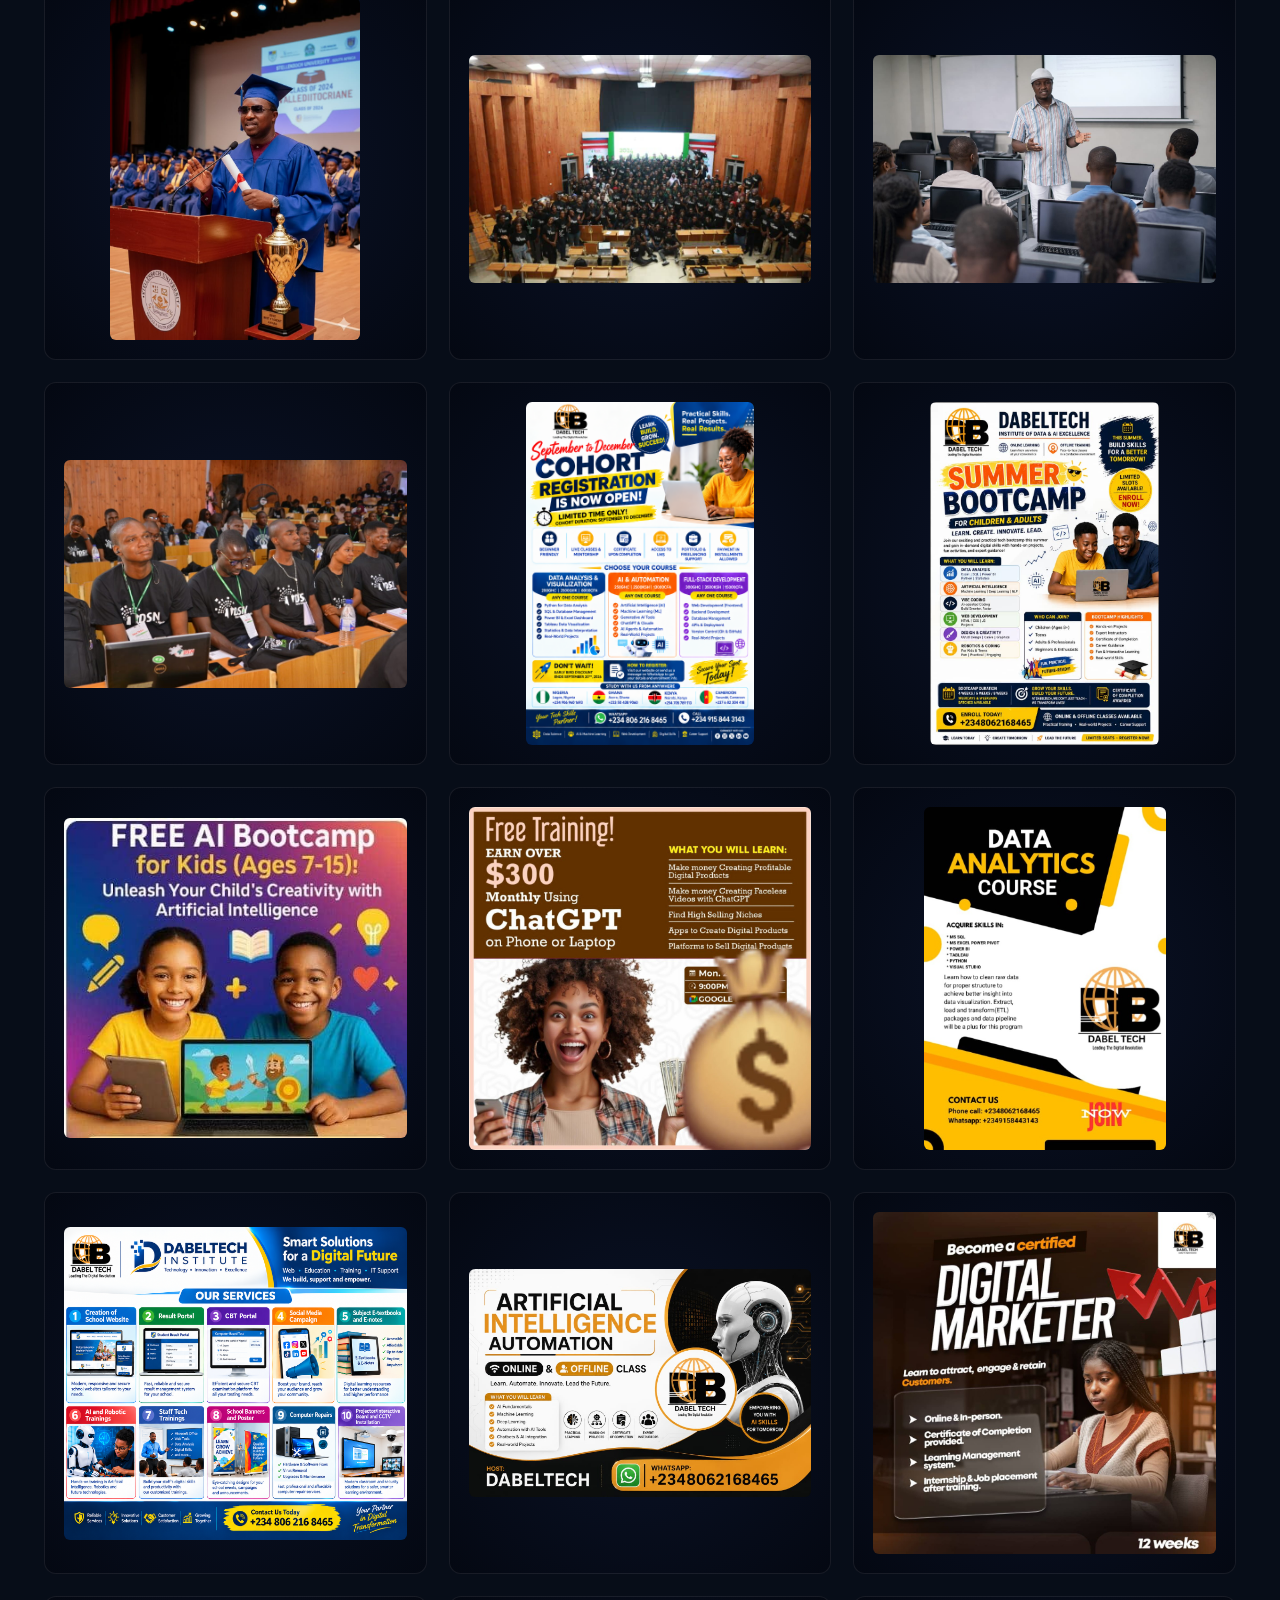
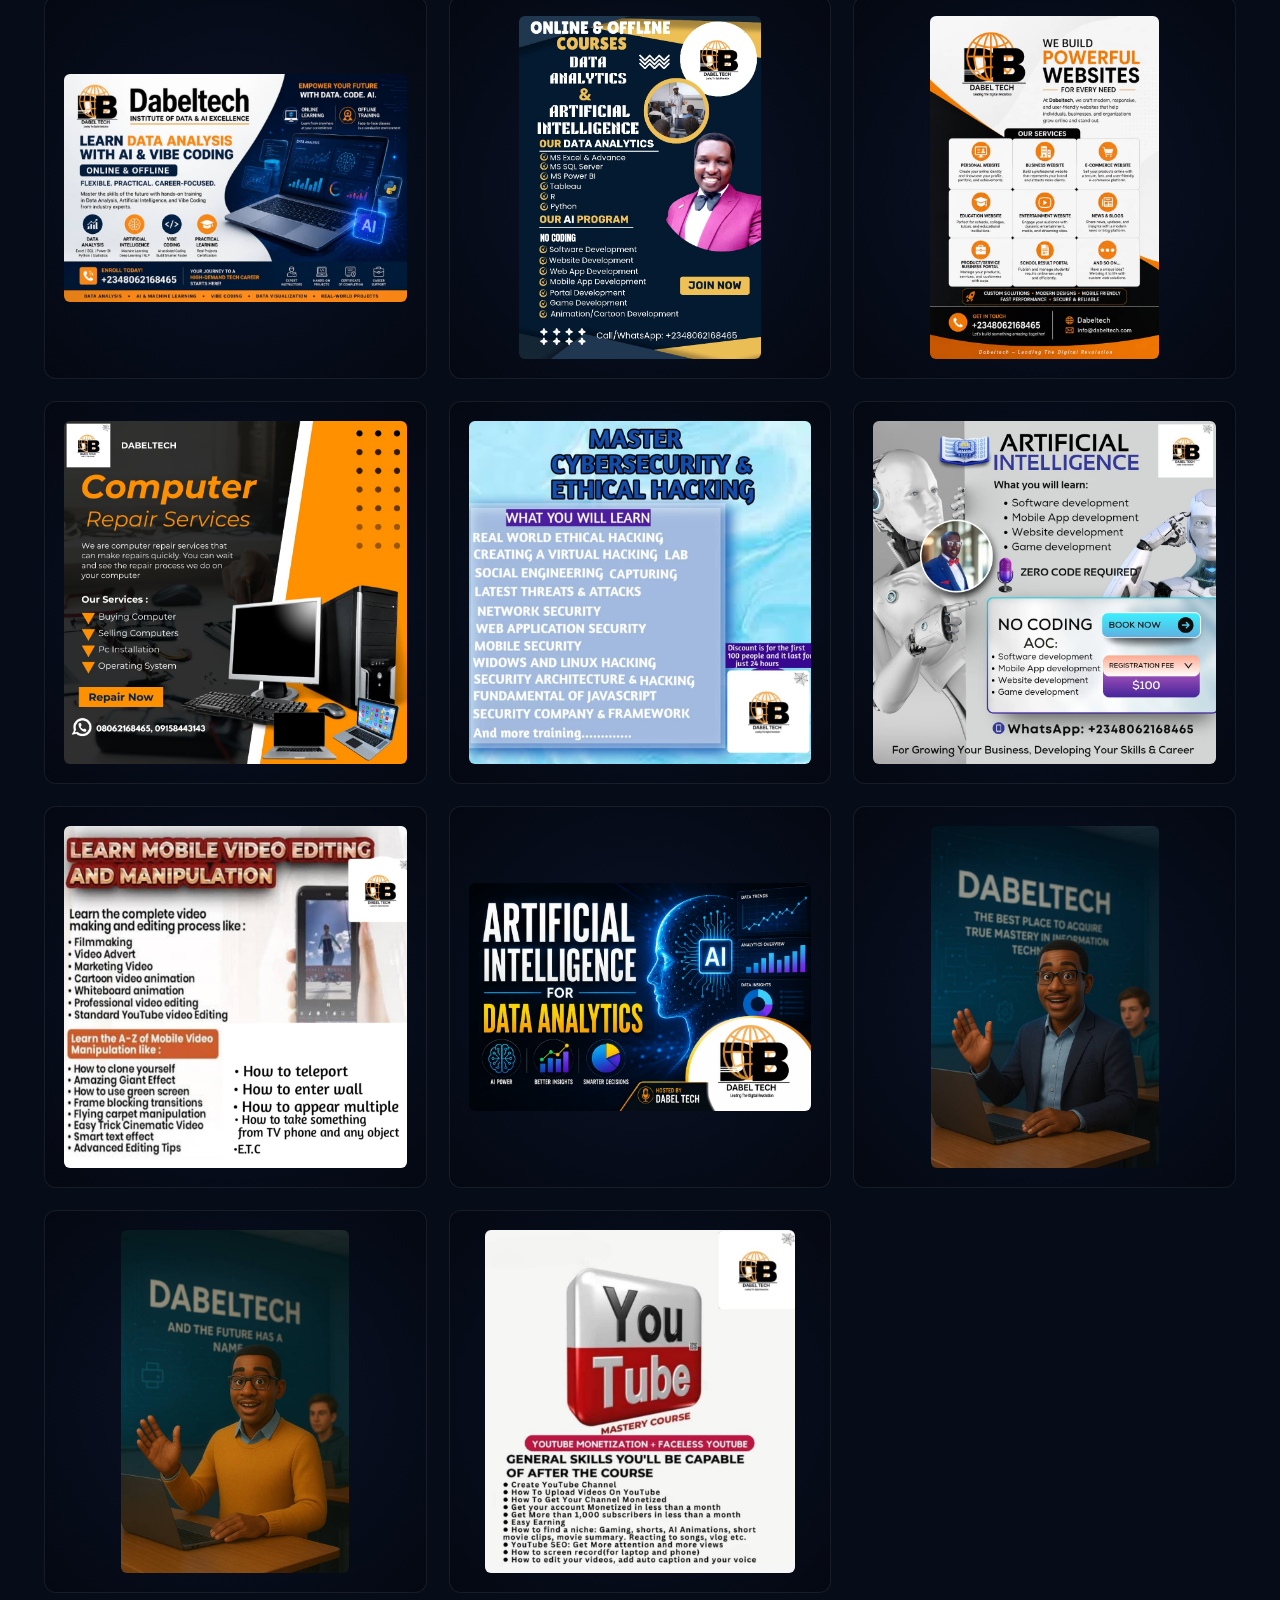
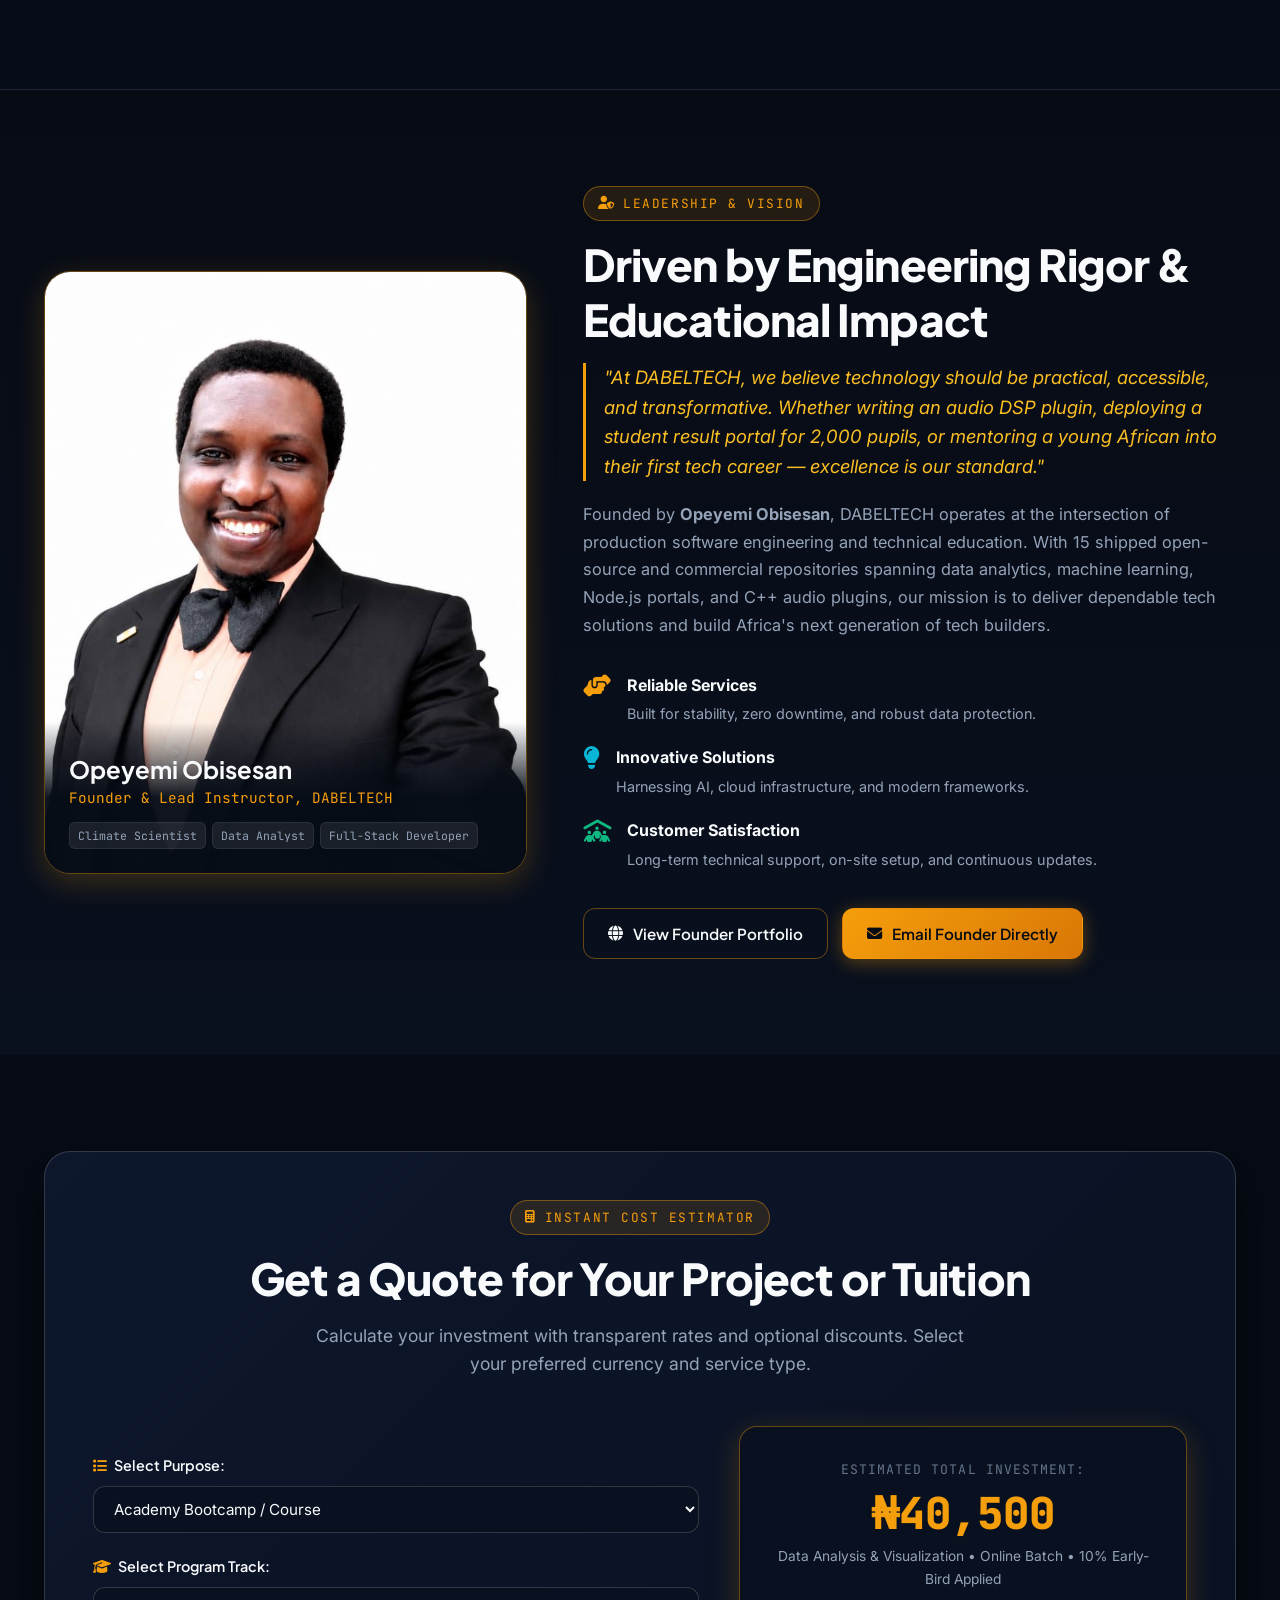
==== commit 3cf2945e: "feat: remove project showcase from default web front page and restrict to dedicated projects.html pa" ====
--- a/index.html
+++ b/index.html
@@ -1,4 +1,4 @@
-<!DOCTYPE html>
+﻿<!DOCTYPE html>
 <html lang="en">
 <head>
   <meta charset="UTF-8">
@@ -19,12 +19,15 @@
   <link rel="stylesheet" href="https://cdnjs.cloudflare.com/ajax/libs/font-awesome/6.5.1/css/all.min.css">
   
   <!-- Main Stylesheet (v2.4 Menu Tab Reorganization & Dashboard Commercial Adverts) -->
-  <link rel="stylesheet" href="styles.css?v=2.7">
+  <link rel="stylesheet" href="styles.css?v=2.8">
 
   <!-- Force page to stay at top on initial load & prevent running down to bottom -->
   <script>
     if ('scrollRestoration' in history) {
       history.scrollRestoration = 'manual';
+    }
+    if (window.location.hash === '#projects') {
+      window.location.replace('projects.html');
     }
     if (window.location.hash && window.location.hash !== '#hero') {
       history.replaceState(null, document.title, window.location.pathname + window.location.search);
@@ -74,7 +77,7 @@
         <li><a href="#hero" class="nav-tab active"><i class="fa-solid fa-house"></i> Home</a></li>
         <li><a href="#programs" class="nav-tab"><i class="fa-solid fa-book-open"></i> Programs</a></li>
         <li><a href="#services" class="nav-tab"><i class="fa-solid fa-layer-group"></i> Services</a></li>
-        <li><a href="#projects" class="nav-tab" id="nav-tab-projects"><i class="fa-solid fa-code"></i> Project</a></li>
+        <li><a href="projects.html" class="nav-tab" id="nav-tab-projects"><i class="fa-solid fa-code"></i> Project</a></li>
         <li><a href="#gallery" class="nav-tab"><i class="fa-solid fa-images"></i> Gallery</a></li>
         <li><a href="#bootcamp" class="nav-tab"><i class="fa-solid fa-graduation-cap"></i> BootCamp</a></li>
         <!-- Mobile Drawer Extras -->
@@ -1931,402 +1934,6 @@
     </div>
   </section>
 
-<!-- ==================== PROJECT SECTION ==================== -->
-  <section class="section projects-section" id="projects">
-    <div class="container">
-      <div class="section-header text-center">
-        <span class="section-tag"><i class="fa-brands fa-github"></i> PROVEN ENGINEERING TRACK RECORD</span>
-        <h2 class="section-title">Project Showcase</h2>
-        <p class="section-subtitle">
-          We don't just teach code — we ship real production systems. Explore live portals, analytical dashboards, audio DSP engines, and games built by DABELTECH &amp; Founder Opeyemi Obisesan.
-        </p>
-
-        <!-- Project Filter Buttons -->
-        <div class="project-tabs" role="tablist">
-          <button type="button" class="project-tab-btn active" data-filter="all"><i class="fa-solid fa-list-check"></i> All 15 Repositories (15)</button>
-          <button type="button" class="project-tab-btn" data-filter="web-portals"><i class="fa-solid fa-window-maximize"></i> Web &amp; School Portals (4)</button>
-          <button type="button" class="project-tab-btn" data-filter="data-bi"><i class="fa-solid fa-chart-simple"></i> Data &amp; BI Dashboards (7)</button>
-          <button type="button" class="project-tab-btn" data-filter="dsp-games"><i class="fa-solid fa-gamepad"></i> Audio DSP &amp; Games (4)</button>
-        </div>
-      </div>
-
-      <!-- Projects Grid (All 15 Shipped Repositories) -->
-      <div class="projects-grid" id="projects-container">
-
-        <!-- Project 1: House of Angels Schools Portal -->
-        <div class="project-card" data-category="web-portals">
-          <div class="project-card-header">
-            <span class="project-id">WD &bull; 02</span>
-            <div class="project-tech-tags">
-              <span>Node.js</span>
-              <span>Express</span>
-              <span>SQL</span>
-              <span>Scratch PIN</span>
-            </div>
-          </div>
-          <h3 class="project-title">House of Angels Schools &mdash; Result Portal</h3>
-          <p class="project-description">
-            A full-stack, production school result-management system featuring PIN-protected student access, secure admin scoring management, bulk marks upload via spreadsheet, and PDF report cards.
-          </p>
-          <div class="project-links">
-            <a href="https://house-of-angels-schools-portal.vercel.app" target="_blank" rel="noopener" class="btn btn-outline btn-xs">
-              <i class="fa-solid fa-arrow-up-right-from-square"></i> Live Site
-            </a>
-            <a href="https://github.com/dabelinfotech/House-of-Angels-Schools-Portal" target="_blank" rel="noopener" class="btn btn-dark btn-xs">
-              <i class="fa-brands fa-github"></i> Repository
-            </a>
-          </div>
-        </div>
-
-        <!-- Project 2: Nursery & Primary Result School Portal -->
-        <div class="project-card" data-category="web-portals">
-          <div class="project-card-header">
-            <span class="project-id">WD &bull; 03</span>
-            <div class="project-tech-tags">
-              <span>Node.js</span>
-              <span>Express</span>
-              <span>RBAC</span>
-              <span>Bulk Upload</span>
-            </div>
-          </div>
-          <h3 class="project-title">Nursery &amp; Primary School &mdash; Result Portal</h3>
-          <p class="project-description">
-            Dedicated academic portal architecture for early childhood and primary institutions. Features custom grading scales, behavioral remark builders, PIN authentication, and batch PDF transcript generator.
-          </p>
-          <div class="project-links">
-            <a href="https://github.com/dabelinfotech/Nursery-Primary-Result-School-Portal" target="_blank" rel="noopener" class="btn btn-dark btn-xs">
-              <i class="fa-brands fa-github"></i> Repository
-            </a>
-            <a href="https://house-of-angels-schools-portal.vercel.app" target="_blank" rel="noopener" class="btn btn-outline btn-xs">
-              <i class="fa-solid fa-arrow-up-right-from-square"></i> Live Architecture
-            </a>
-          </div>
-        </div>
-
-        <!-- Project 3: Secondary School Comprehensive Result Portal -->
-        <div class="project-card" data-category="web-portals">
-          <div class="project-card-header">
-            <span class="project-id">WD &bull; 04</span>
-            <div class="project-tech-tags">
-              <span>Node.js</span>
-              <span>Express</span>
-              <span>PostgreSQL</span>
-              <span>PDF Engine</span>
-            </div>
-          </div>
-          <h3 class="project-title">Secondary School Comprehensive Result Portal</h3>
-          <p class="project-description">
-            High-throughput secondary school terminal examination portal supporting WAEC/NECO multi-subject grading algorithms, subject-teacher portals, administrative audit trails, and automated student broadsheets.
-          </p>
-          <div class="project-links">
-            <a href="https://github.com/dabelinfotech/Secondary-School-Result-Portal" target="_blank" rel="noopener" class="btn btn-dark btn-xs">
-              <i class="fa-brands fa-github"></i> Repository
-            </a>
-            <a href="https://house-of-angels-schools-portal.vercel.app" target="_blank" rel="noopener" class="btn btn-outline btn-xs">
-              <i class="fa-solid fa-arrow-up-right-from-square"></i> Live Demo
-            </a>
-          </div>
-        </div>
-
-        <!-- Project 4: NaijaMirage Content Platform -->
-        <div class="project-card" data-category="web-portals">
-          <div class="project-card-header">
-            <span class="project-id">WD &bull; 05</span>
-            <div class="project-tech-tags">
-              <span>Python</span>
-              <span>Flask</span>
-              <span>Cloud Storage</span>
-              <span>CMS</span>
-            </div>
-          </div>
-          <h3 class="project-title">NaijaMirage &mdash; News, Media &amp; Audio Portal</h3>
-          <p class="project-description">
-            High-traffic digital media and entertainment hub for Nigerian news, music, and audio broadcasts. Engineered with custom Flask CMS, automated RSS syndicate feeds, and cloud bucket media distribution.
-          </p>
-          <div class="project-links">
-            <a href="https://naijamirage.vercel.app" target="_blank" rel="noopener" class="btn btn-outline btn-xs">
-              <i class="fa-solid fa-arrow-up-right-from-square"></i> Live Portal
-            </a>
-            <a href="https://github.com/dabelinfotech/naijamirage" target="_blank" rel="noopener" class="btn btn-dark btn-xs">
-              <i class="fa-brands fa-github"></i> Repository
-            </a>
-          </div>
-        </div>
-
-        <!-- Project 5: City of Mainland Procurement Analytics -->
-        <div class="project-card" data-category="data-bi">
-          <div class="project-card-header">
-            <span class="project-id">DA &bull; 01</span>
-            <div class="project-tech-tags">
-              <span>Power BI</span>
-              <span>SQL</span>
-              <span>DAX</span>
-              <span>Star Schema</span>
-            </div>
-          </div>
-          <h3 class="project-title">City of Mainland &mdash; Procurement Spend Analytics</h3>
-          <p class="project-description">
-            26,357 procurement transactions across 6 countries, 104 products, and 17 suppliers (CAD 66.5M net spend). Modeled into an analytical star schema with automated Low/Medium/High KPI risk flagging.
-          </p>
-          <div class="project-links">
-            <a href="https://github.com/dabelinfotech/city-of-mainland-procurement" target="_blank" rel="noopener" class="btn btn-dark btn-xs">
-              <i class="fa-brands fa-github"></i> Repository &amp; Dashboard
-            </a>
-          </div>
-        </div>
-
-        <!-- Project 6: Sales Performance Analytics Multi-Tool -->
-        <div class="project-card" data-category="data-bi">
-          <div class="project-card-header">
-            <span class="project-id">DA &bull; 02</span>
-            <div class="project-tech-tags">
-              <span>Python</span>
-              <span>T-SQL</span>
-              <span>R</span>
-              <span>Excel</span>
-            </div>
-          </div>
-          <h3 class="project-title">Sales Performance Analytics &mdash; Multi-Tool Suite</h3>
-          <p class="project-description">
-            A 20,000-row FY2023 beverage-retail transaction set modeled across Excel, Python, T-SQL, and R to benchmark execution performance, resolving into 3 interactive executive dashboards.
-          </p>
-          <div class="project-links">
-            <a href="https://github.com/dabelinfotech/Sales-Performance-Analytics" target="_blank" rel="noopener" class="btn btn-dark btn-xs">
-              <i class="fa-brands fa-github"></i> View Benchmarks
-            </a>
-          </div>
-        </div>
-
-        <!-- Project 7: Pizza Sales Analysis Power BI Dashboard -->
-        <div class="project-card" data-category="data-bi">
-          <div class="project-card-header">
-            <span class="project-id">DA &bull; 03</span>
-            <div class="project-tech-tags">
-              <span>SQL</span>
-              <span>Power BI</span>
-              <span>Data Modeling</span>
-            </div>
-          </div>
-          <h3 class="project-title">Pizza Chain Sales Analysis &amp; Growth Forecasts</h3>
-          <p class="project-description">
-            Full-year restaurant chain transaction data explored in SQL, modeled in Power BI, surfacing 5 executive KPIs, day/time peak traffic heatmaps, best/worst seller product mixes, and category breakdowns.
-          </p>
-          <div class="project-links">
-            <a href="https://github.com/dabelinfotech/pizza-sales-analysis" target="_blank" rel="noopener" class="btn btn-dark btn-xs">
-              <i class="fa-brands fa-github"></i> Repository
-            </a>
-          </div>
-        </div>
-
-        <!-- Project 8: COVID-19 Mortality Analysis Dashboard -->
-        <div class="project-card" data-category="data-bi">
-          <div class="project-card-header">
-            <span class="project-id">DA &bull; 04</span>
-            <div class="project-tech-tags">
-              <span>JavaScript</span>
-              <span>Canvas</span>
-              <span>Epidemiology</span>
-              <span>Excel</span>
-            </div>
-          </div>
-          <h3 class="project-title">COVID-19 Global Mortality Analysis Dashboard</h3>
-          <p class="project-description">
-            Interactive mortality-analysis dashboard tracking global case-fatality rates across seven custom canvas-rendered charts, accompanied by a downloadable Excel analytical workbook of underlying clinical figures.
-          </p>
-          <div class="project-links">
-            <a href="https://github.com/dabelinfotech/Covid19-dashboard" target="_blank" rel="noopener" class="btn btn-dark btn-xs">
-              <i class="fa-brands fa-github"></i> COVID Dashboard
-            </a>
-          </div>
-        </div>
-
-        <!-- Project 9: Ebola Outbreak Epidemiological Analysis -->
-        <div class="project-card" data-category="data-bi">
-          <div class="project-card-header">
-            <span class="project-id">DA &bull; 05</span>
-            <div class="project-tech-tags">
-              <span>Excel</span>
-              <span>Epidemiology</span>
-              <span>Statistical Models</span>
-            </div>
-          </div>
-          <h3 class="project-title">Ebola Outbreak Analysis &mdash; Sierra Leone 2014</h3>
-          <p class="project-description">
-            Raw epidemiological line-list outbreak records cleansed and modeled into live formula-driven metrics, district transmission heatmaps, and dynamic disease-curve progression visualizations.
-          </p>
-          <div class="project-links">
-            <a href="https://github.com/dabelinfotech/ebola-sierra-leone" target="_blank" rel="noopener" class="btn btn-dark btn-xs">
-              <i class="fa-brands fa-github"></i> Ebola Dashboard
-            </a>
-          </div>
-        </div>
-
-        <!-- Project 10: Toronto Weather Station Environmental Analytics -->
-        <div class="project-card" data-category="data-bi">
-          <div class="project-card-header">
-            <span class="project-id">DA &bull; 06</span>
-            <div class="project-tech-tags">
-              <span>HTML</span>
-              <span>JavaScript</span>
-              <span>Climate Data</span>
-              <span>Time-Series</span>
-            </div>
-          </div>
-          <h3 class="project-title">Toronto Weather Station Environmental Analytics</h3>
-          <p class="project-description">
-            A full year of hourly Toronto climate-station readings cleansed and modeled into interactive KPIs, presenting temperature extremes, humidity trends, barometric patterns, and wind gust distributions.
-          </p>
-          <div class="project-links">
-            <a href="https://github.com/dabelinfotech/toronto-weather-dashboard" target="_blank" rel="noopener" class="btn btn-dark btn-xs">
-              <i class="fa-brands fa-github"></i> Weather Dashboard
-            </a>
-          </div>
-        </div>
-
-        <!-- Project 11: Falanza Agro-Analysis & Data Pipeline -->
-        <div class="project-card" data-category="data-bi">
-          <div class="project-card-header">
-            <span class="project-id">DA &bull; 07</span>
-            <div class="project-tech-tags">
-              <span>Python</span>
-              <span>Pandas</span>
-              <span>Matplotlib</span>
-              <span>Agri-Tech</span>
-            </div>
-          </div>
-          <h3 class="project-title">Falanza Agro-Analysis &amp; Agricultural Data Pipeline</h3>
-          <p class="project-description">
-            End-to-end agricultural data engineering pipeline built in Python: automated multi-farm data ingestion, yield KPI computations, weather-harvest correlation models, and visual performance charts.
-          </p>
-          <div class="project-links">
-            <a href="https://github.com/dabelinfotech/falanza-agro-analysis" target="_blank" rel="noopener" class="btn btn-dark btn-xs">
-              <i class="fa-brands fa-github"></i> Agro Repository
-            </a>
-          </div>
-        </div>
-
-        <!-- Project 12: Zinox Vocals (DSP Plugin) -->
-        <div class="project-card" data-category="dsp-games">
-          <div class="project-card-header">
-            <span class="project-id">WD &bull; 01</span>
-            <div class="project-tech-tags">
-              <span>C++</span>
-              <span>JUCE 8</span>
-              <span>DSP Audio</span>
-              <span>VST3 / AU</span>
-            </div>
-          </div>
-          <h3 class="project-title">Zinox Vocals &mdash; Channel-Strip Audio Plugin</h3>
-          <p class="project-description">
-            A vocal channel-strip audio plugin (VST3 / AU / Standalone) engineered with JUCE 8. Features real-time denoise, multiband surgical EQ, dynamic compression, harmonic saturation, and peak metering.
-          </p>
-          <div class="project-links">
-            <a href="https://zinox-vocals.vercel.app" target="_blank" rel="noopener" class="btn btn-outline btn-xs">
-              <i class="fa-solid fa-arrow-up-right-from-square"></i> Live Site
-            </a>
-            <a href="https://github.com/dabelinfotech/zinox-vocals" target="_blank" rel="noopener" class="btn btn-dark btn-xs">
-              <i class="fa-brands fa-github"></i> Repository
-            </a>
-          </div>
-        </div>
-
-        <!-- Project 13: Classic Draughts (Checkers) Board Game -->
-        <div class="project-card" data-category="dsp-games">
-          <div class="project-card-header">
-            <span class="project-id">WD &bull; 06</span>
-            <div class="project-tech-tags">
-              <span>HTML5 Canvas</span>
-              <span>Game Logic</span>
-              <span>JavaScript</span>
-            </div>
-          </div>
-          <h3 class="project-title">Classic Draughts (Checkers) &mdash; Browser Game</h3>
-          <p class="project-description">
-            Zero-dependency browser implementation of international draughts (checkers). Includes interactive board rendering on HTML5 canvas, multi-hop capture mechanics, piece crowning, and move validation.
-          </p>
-          <div class="project-links">
-            <a href="https://drought-game.vercel.app" target="_blank" rel="noopener" class="btn btn-outline btn-xs">
-              <i class="fa-solid fa-gamepad"></i> Play Draughts Live
-            </a>
-            <a href="https://github.com/dabelinfotech/Whot-Game" target="_blank" rel="noopener" class="btn btn-dark btn-xs">
-              <i class="fa-brands fa-github"></i> Repository
-            </a>
-          </div>
-        </div>
-
-        <!-- Project 14: S-Whot Nigerian Card Game -->
-        <div class="project-card" data-category="dsp-games">
-          <div class="project-card-header">
-            <span class="project-id">WD &bull; 07</span>
-            <div class="project-tech-tags">
-              <span>HTML5 Canvas</span>
-              <span>Game Engine</span>
-              <span>JavaScript</span>
-            </div>
-          </div>
-          <h3 class="project-title">S-Whot &mdash; Nigerian Card Game (Browser Edition)</h3>
-          <p class="project-description">
-            A digital edition of Whot, Nigeria's beloved family card game. Built with an HTML5 canvas rendering pipeline, custom state machine, special action cards (Hold On, Pick 2, General Market), and responsive touch controls.
-          </p>
-          <div class="project-links">
-            <a href="https://s-whot-game.vercel.app" target="_blank" rel="noopener" class="btn btn-outline btn-xs">
-              <i class="fa-solid fa-gamepad"></i> Play S-Whot Live
-            </a>
-            <a href="https://github.com/dabelinfotech/SWhot-Game" target="_blank" rel="noopener" class="btn btn-dark btn-xs">
-              <i class="fa-brands fa-github"></i> Repository
-            </a>
-          </div>
-        </div>
-
-        <!-- Project 15: Classic Whot Card Game Alpha -->
-        <div class="project-card" data-category="dsp-games">
-          <div class="project-card-header">
-            <span class="project-id">WD &bull; 08</span>
-            <div class="project-tech-tags">
-              <span>JavaScript</span>
-              <span>Game Loop</span>
-              <span>HTML5 Canvas</span>
-            </div>
-          </div>
-          <h3 class="project-title">Whot Game Alpha &mdash; Traditional Naija Card Game</h3>
-          <p class="project-description">
-            Full browser implementation of traditional Whot card gameplay. Features deck shuffling algorithms, AI bot turn simulations, audio sound effects, and full support for traditional card callouts.
-          </p>
-          <div class="project-links">
-            <a href="https://whot-game-alpha.vercel.app" target="_blank" rel="noopener" class="btn btn-outline btn-xs">
-              <i class="fa-solid fa-gamepad"></i> Play Whot Alpha Live
-            </a>
-            <a href="https://github.com/dabelinfotech/Whot-Game" target="_blank" rel="noopener" class="btn btn-dark btn-xs">
-              <i class="fa-brands fa-github"></i> Repository
-            </a>
-          </div>
-        </div>
-
-      </div>
-
-
-      <!-- Banner linking to Full Portfolio & GitHub -->
-      <div class="portfolio-callout-card">
-        <div class="callout-left">
-          <img src="assets/logo.jpeg" alt="Logo" class="callout-logo">
-          <div>
-            <h3>Want to inspect all 15 repositories and live apps?</h3>
-            <p>Explore Opeyemi Obisesan's live developer portfolio and direct GitHub repositories.</p>
-          </div>
-        </div>
-        <div class="callout-actions">
-          <a href="https://dabelinfotech-github-io.vercel.app/" target="_blank" rel="noopener" class="btn btn-primary">
-            <i class="fa-solid fa-user"></i> View Live Portfolio
-          </a>
-          <a href="https://github.com/dabelinfotech" target="_blank" rel="noopener" class="btn btn-dark">
-            <i class="fa-brands fa-github"></i> Visit GitHub Profile
-          </a>
-        </div>
-      </div>
-
-    </div>
-  </section>
-
   <!-- ==================== GALLERY SECTION ==================== -->
   <section class="section gallery-section" id="gallery">
     <div class="container">
@@ -2970,7 +2577,7 @@
           <li><a href="#hero">Home</a></li>
           <li><a href="#programs">Programs</a></li>
           <li><a href="#services">Services</a></li>
-          <li><a href="#projects">Project</a></li>
+          <li><a href="projects.html">Project</a></li>
           <li><a href="#gallery">Gallery</a></li>
           <li><a href="#bootcamp">BootCamp</a></li>
           <li><a href="#quote">Get a Quote</a></li>
@@ -3175,6 +2782,6 @@
   </div>
 
   <!-- Main JavaScript File -->
-  <script src="script.js?v=2.7"></script>
+  <script src="script.js?v=2.8"></script>
 </body>
 </html>
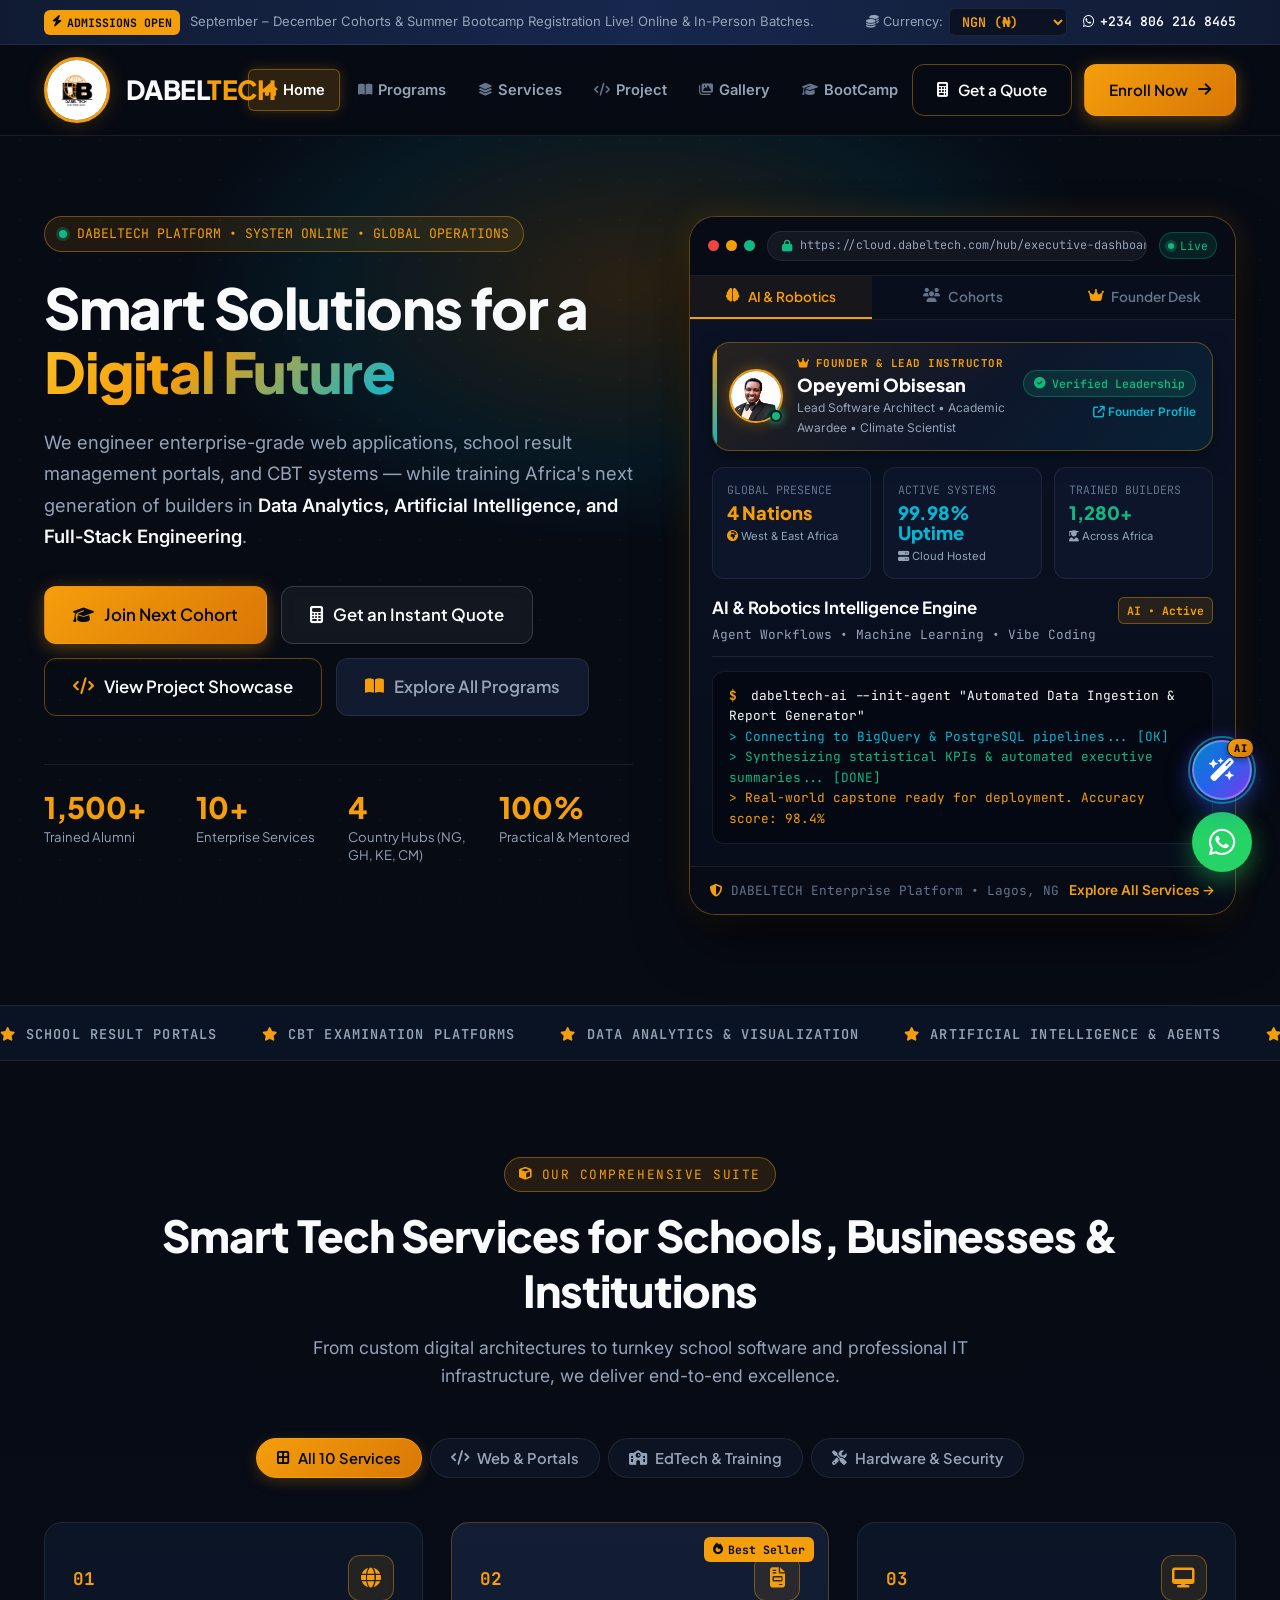
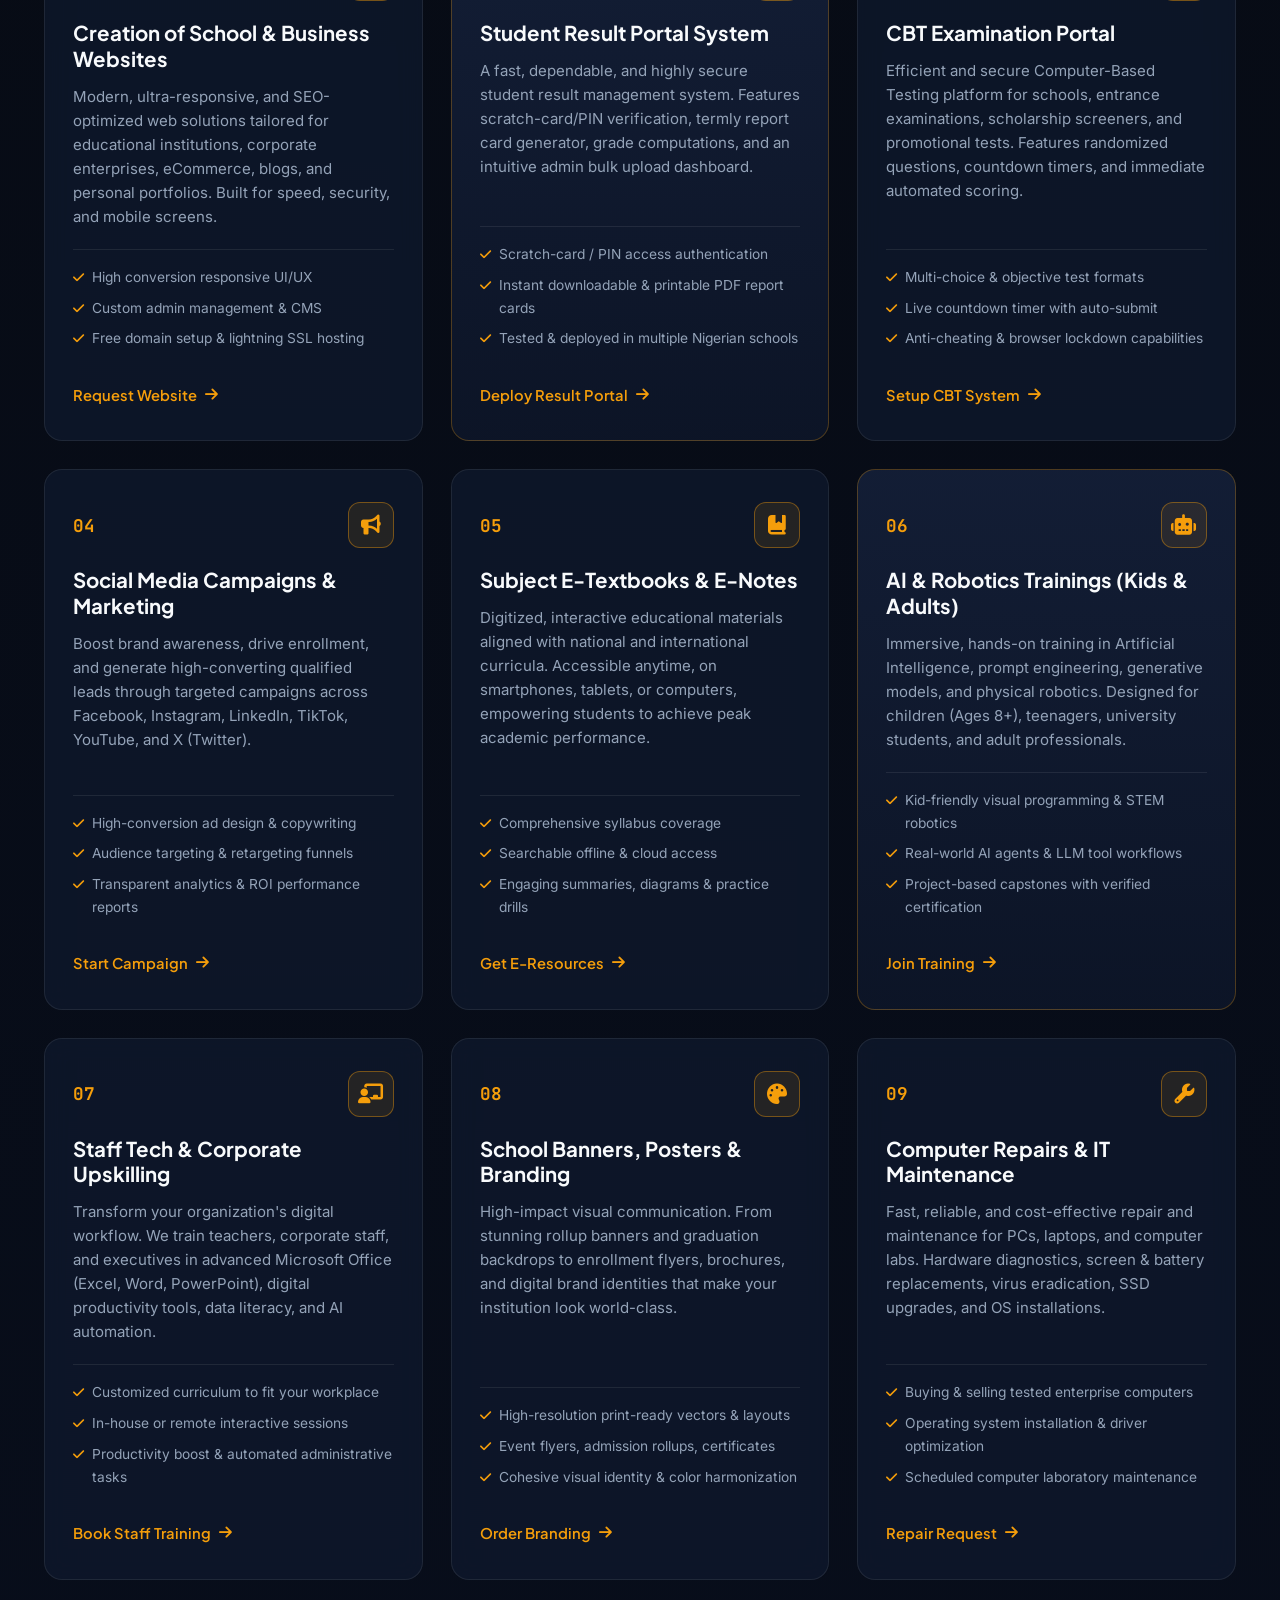
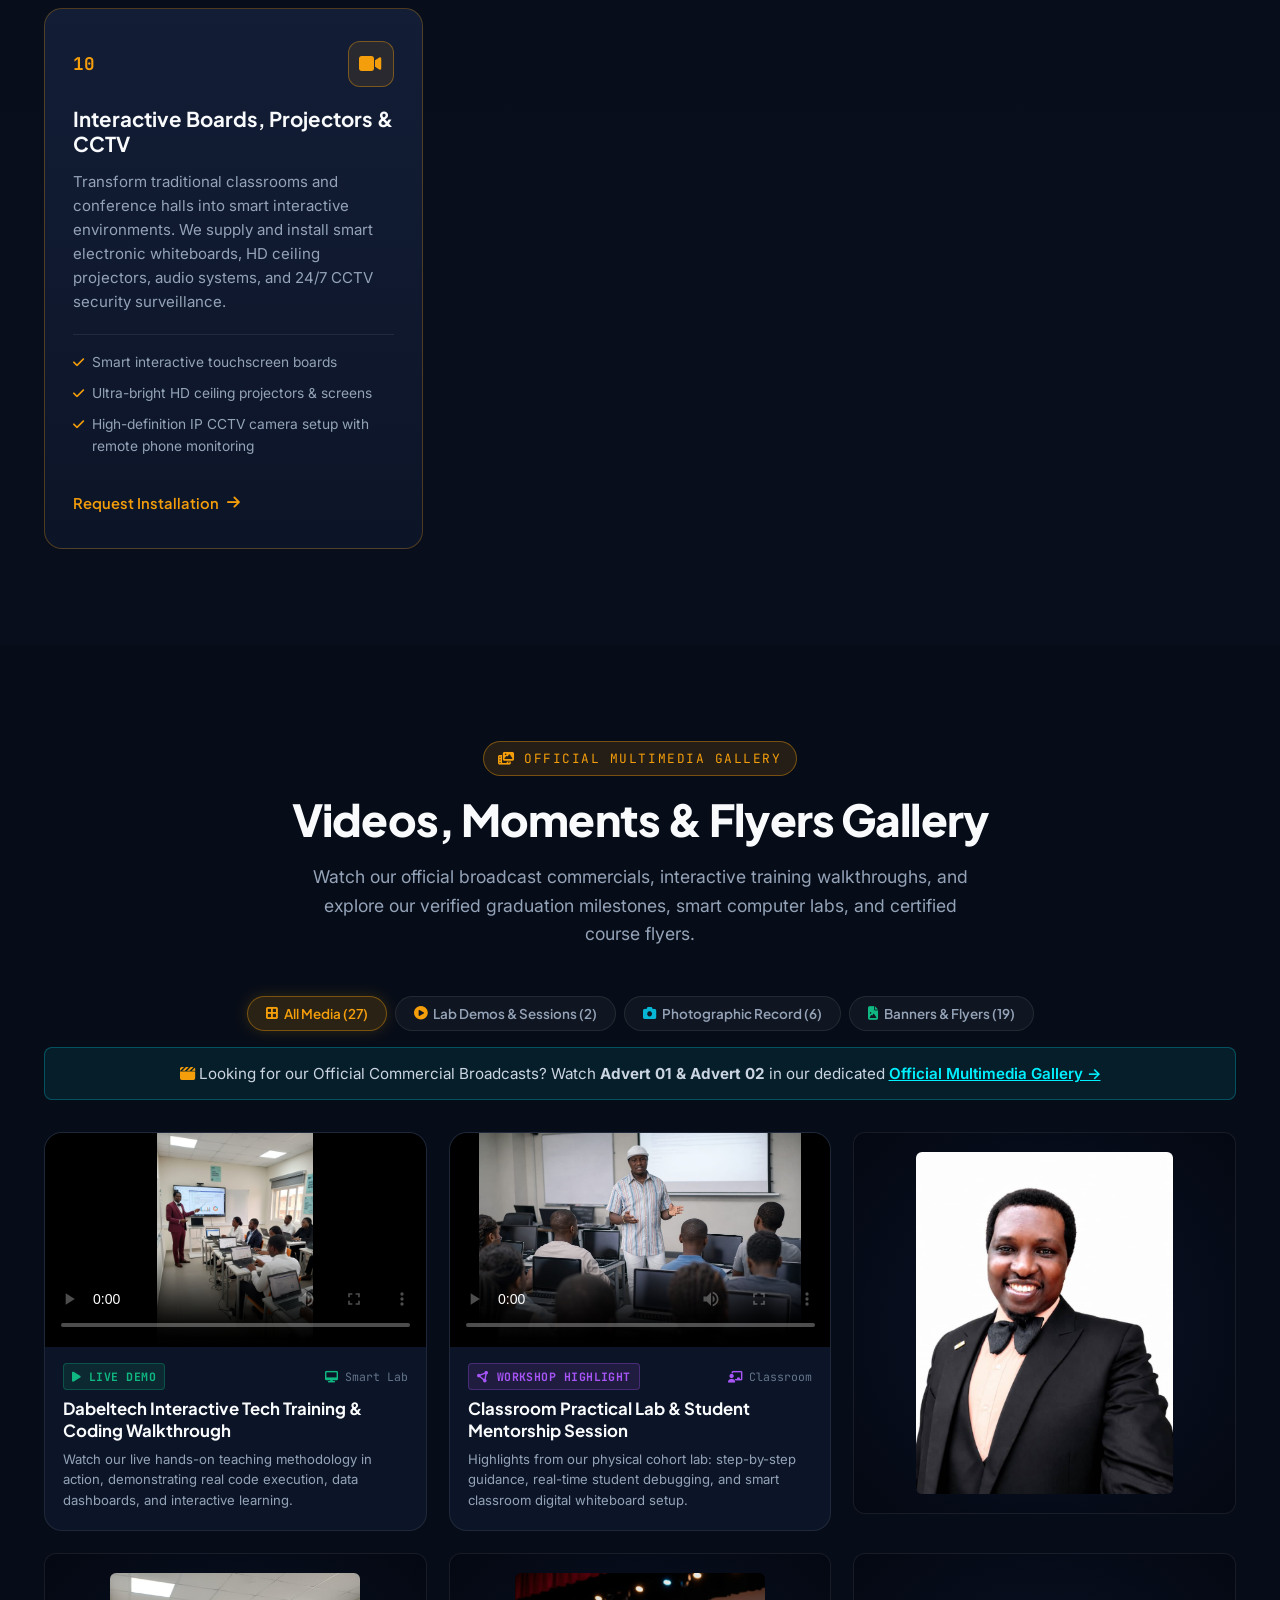
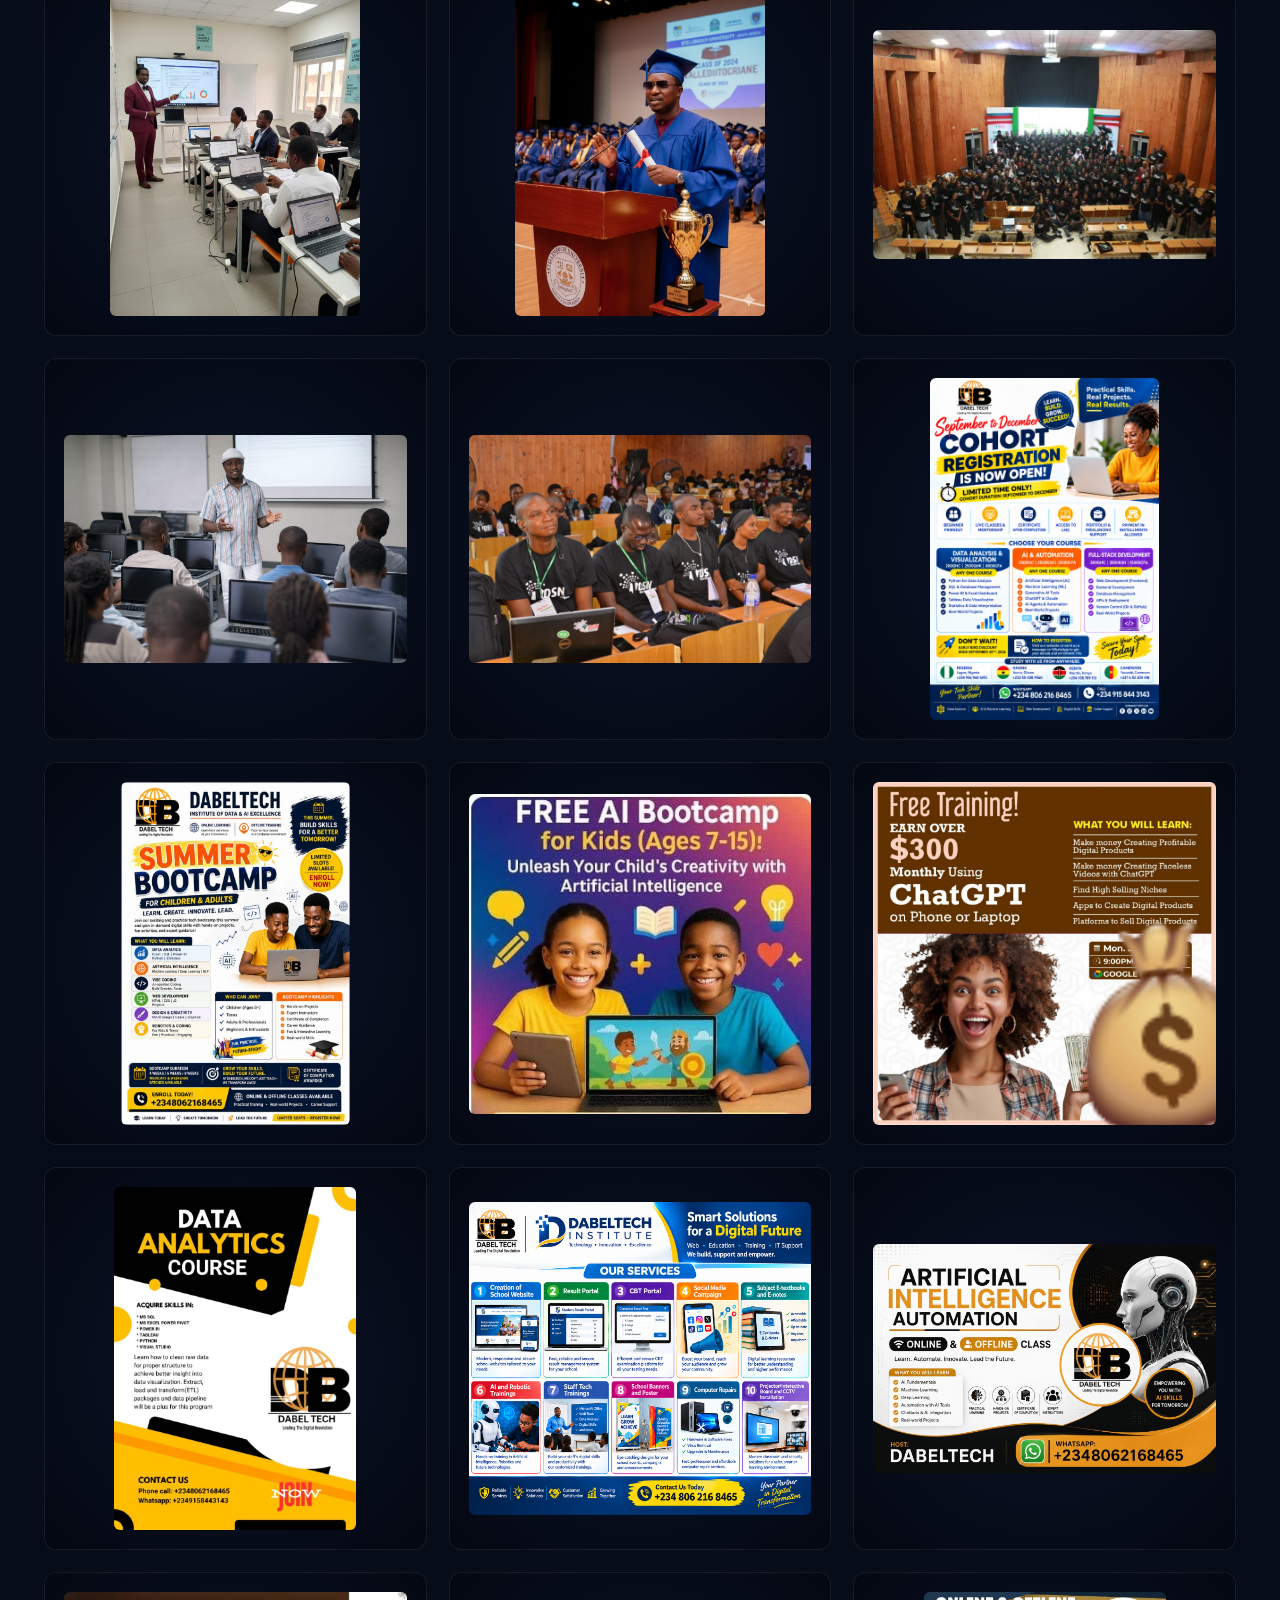
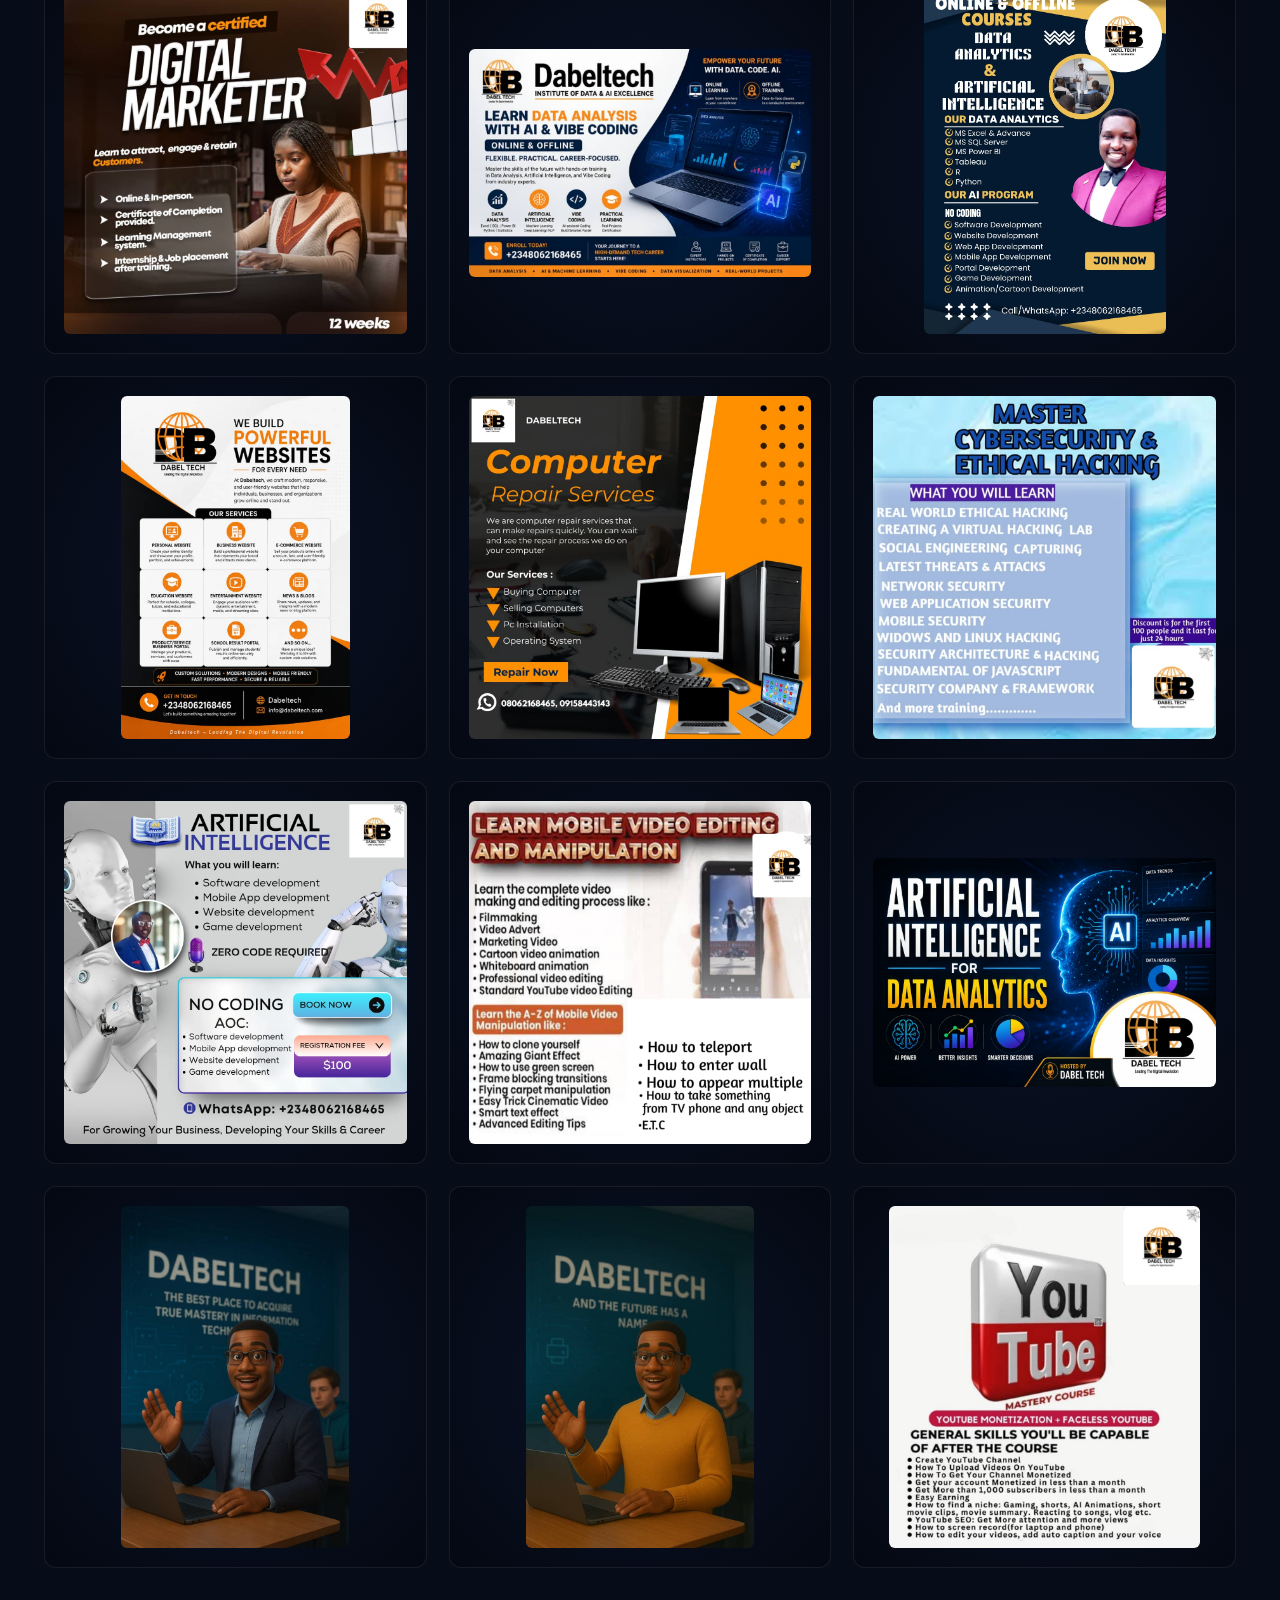
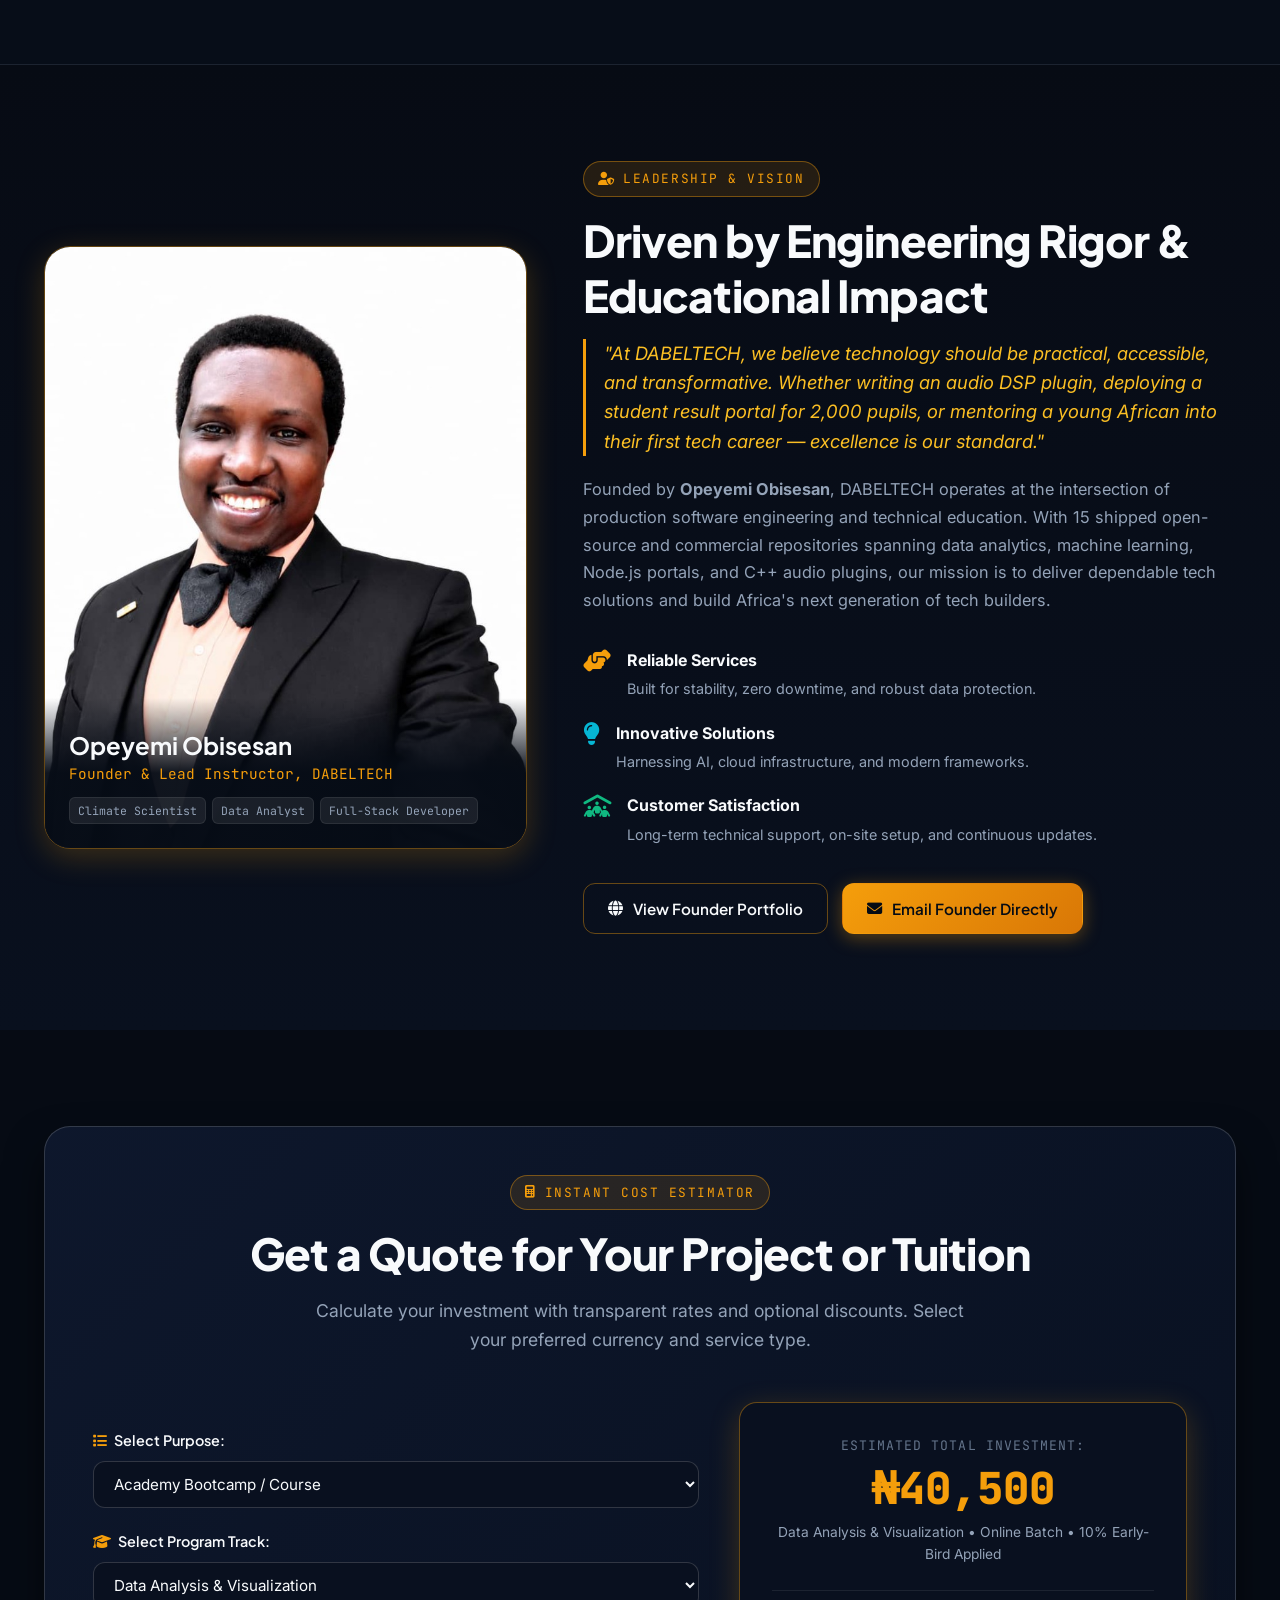
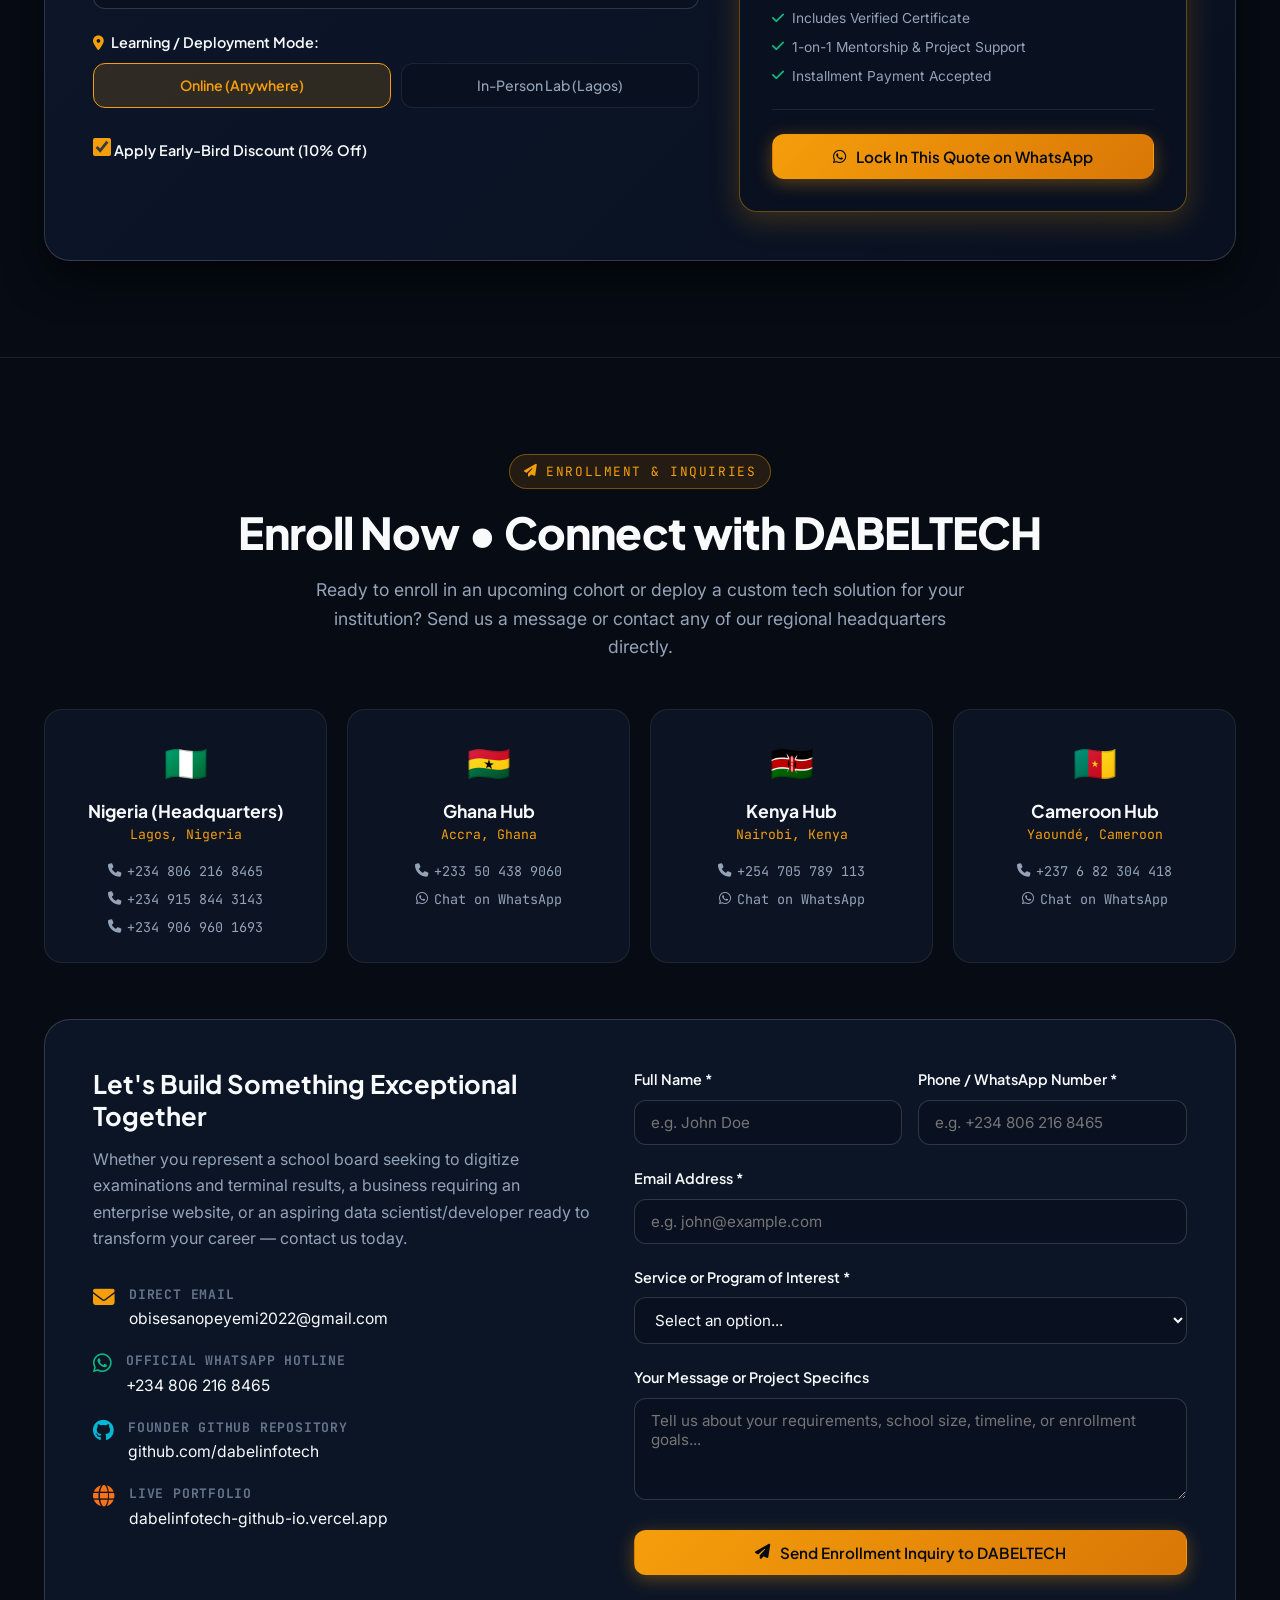
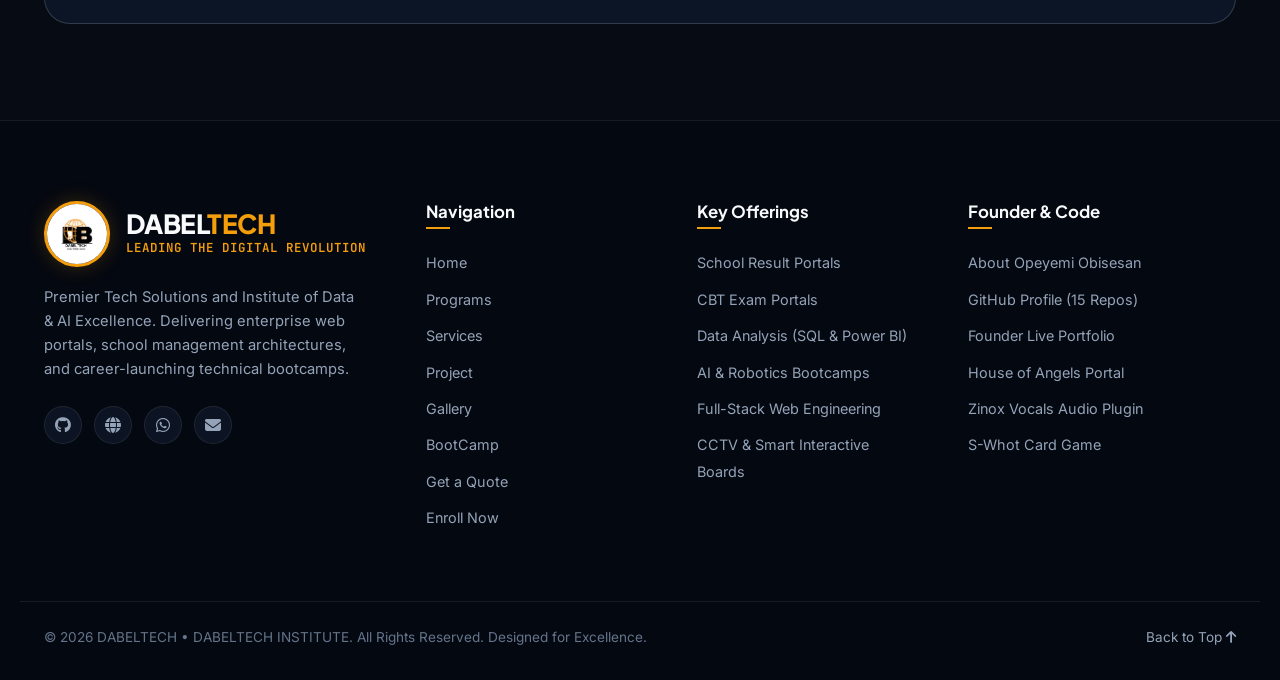
==== commit 2709ba85: "feat: remove academic professional programs and official advert 1 and 2 from default web front page " ====
--- a/index.html
+++ b/index.html
@@ -19,7 +19,7 @@
   <link rel="stylesheet" href="https://cdnjs.cloudflare.com/ajax/libs/font-awesome/6.5.1/css/all.min.css">
   
   <!-- Main Stylesheet (v2.4 Menu Tab Reorganization & Dashboard Commercial Adverts) -->
-  <link rel="stylesheet" href="styles.css?v=2.8">
+  <link rel="stylesheet" href="styles.css?v=2.9">
 
   <!-- Force page to stay at top on initial load & prevent running down to bottom -->
   <script>
@@ -28,6 +28,10 @@
     }
     if (window.location.hash === '#projects') {
       window.location.replace('projects.html');
+    } else if (window.location.hash === '#programs' || window.location.hash.indexOf('#programs-') === 0) {
+      window.location.replace('programs.html' + window.location.hash);
+    } else if (window.location.hash === '#bootcamp') {
+      window.location.replace('programs.html#bootcamp');
     }
     if (window.location.hash && window.location.hash !== '#hero') {
       history.replaceState(null, document.title, window.location.pathname + window.location.search);
@@ -75,11 +79,11 @@
       <!-- Desktop Nav Tabs strictly restricted to requested tabs -->
       <ul class="nav-menu" id="nav-menu">
         <li><a href="#hero" class="nav-tab active"><i class="fa-solid fa-house"></i> Home</a></li>
-        <li><a href="#programs" class="nav-tab"><i class="fa-solid fa-book-open"></i> Programs</a></li>
+        <li><a href="programs.html" class="nav-tab" id="nav-tab-programs"><i class="fa-solid fa-book-open"></i> Programs</a></li>
         <li><a href="#services" class="nav-tab"><i class="fa-solid fa-layer-group"></i> Services</a></li>
         <li><a href="projects.html" class="nav-tab" id="nav-tab-projects"><i class="fa-solid fa-code"></i> Project</a></li>
-        <li><a href="#gallery" class="nav-tab"><i class="fa-solid fa-images"></i> Gallery</a></li>
-        <li><a href="#bootcamp" class="nav-tab"><i class="fa-solid fa-graduation-cap"></i> BootCamp</a></li>
+        <li><a href="gallery.html" class="nav-tab" id="nav-tab-gallery"><i class="fa-solid fa-images"></i> Gallery</a></li>
+        <li><a href="programs.html#bootcamp" class="nav-tab" id="nav-tab-bootcamp"><i class="fa-solid fa-graduation-cap"></i> BootCamp</a></li>
         <!-- Mobile Drawer Extras -->
         <li class="mobile-only-tab"><a href="#quote" class="nav-tab"><i class="fa-solid fa-calculator"></i> Get a Quote</a></li>
         <li class="mobile-only-tab"><a href="#enroll" class="nav-tab highlight-mobile"><i class="fa-solid fa-paper-plane"></i> Enroll Now</a></li>
@@ -120,19 +124,19 @@
         </p>
 
         <div class="hero-actions">
-          <a href="#bootcamp" class="btn btn-primary btn-lg" id="hero-enroll-btn">
+          <a href="programs.html#bootcamp" class="btn btn-primary btn-lg" id="hero-enroll-btn">
             <i class="fa-solid fa-graduation-cap"></i>
             <span>Join Next Cohort</span>
           </a>
           <a href="#quote" class="btn btn-glass btn-lg" id="hero-quote-btn">
             <i class="fa-solid fa-calculator"></i>
-            <span>Get a Project Quote</span>
+            <span>Get an Instant Quote</span>
           </a>
-          <a href="#gallery" class="btn btn-outline btn-lg" id="hero-watch-btn">
-            <i class="fa-solid fa-circle-play text-accent"></i>
-            <span>Watch Advert Videos</span>
+          <a href="projects.html" class="btn btn-outline btn-lg" id="hero-projects-btn">
+            <i class="fa-solid fa-code text-accent"></i>
+            <span>View Project Showcase</span>
           </a>
-          <a href="#programs" class="btn btn-dark btn-lg" id="hero-programs-btn">
+          <a href="programs.html" class="btn btn-dark btn-lg" id="hero-programs-btn">
             <i class="fa-solid fa-book-open text-accent"></i>
             <span>Explore All Programs</span>
           </a>
@@ -180,8 +184,7 @@
 
           <!-- Dashboard Navigation Sub-Ribbon -->
           <div class="dash-tabs-ribbon" role="tablist">
-            <button class="dash-tab-btn active" data-dash="adverts"><i class="fa-solid fa-circle-play text-accent"></i> Commercial Adverts</button>
-            <button class="dash-tab-btn" data-dash="ai"><i class="fa-solid fa-brain"></i> AI &amp; Robotics</button>
+            <button class="dash-tab-btn active" data-dash="ai"><i class="fa-solid fa-brain text-accent"></i> AI &amp; Robotics</button>
             <button class="dash-tab-btn" data-dash="cohorts"><i class="fa-solid fa-users"></i> Cohorts</button>
             <button class="dash-tab-btn" data-dash="founder"><i class="fa-solid fa-crown text-accent"></i> Founder Desk</button>
           </div>
@@ -230,89 +233,7 @@
             </div>
 
             <!-- Dynamic Panels Inside Dashboard -->
-            <!-- Commercial Adverts Panel (Featured on Frontend of Dashboard) -->
-            <div class="dash-panel active" id="dash-panel-adverts">
-              <div class="panel-header">
-                <div>
-                  <h4>DABELTECH Official Commercial Broadcast</h4>
-                  <small>Advert 01 &bull; Advert 02 &bull; Auto-Sequenced HD Video Broadcast</small>
-                </div>
-                <span class="panel-tag text-accent"><span class="pulse-dot-red"></span> LIVE BROADCAST</span>
-              </div>
-
-              <!-- Quick Advert Switch Chips -->
-              <div class="dash-advert-chips">
-                <button type="button" class="dash-ad-chip active" id="dash-chip-1" data-video="1">
-                  <i class="fa-solid fa-circle-play text-accent"></i> Advert 01: Flagship Commercial
-                </button>
-                <button type="button" class="dash-ad-chip" id="dash-chip-2" data-video="2">
-                  <i class="fa-solid fa-film text-cyan"></i> Advert 02: Solutions &amp; Training
-                </button>
-              </div>
-
-              <!-- Dashboard Cinema Video Screen Stage -->
-              <div class="dash-video-stage" id="dash-video-stage">
-                <!-- Dual Videos for Seamless Auto-Sequenced Playback -->
-                <video id="dash-video-1" class="dash-screen-video active" src="assets/advert-video-1.mp4" playsinline muted preload="auto" poster="assets/brand-true-mastery.jpeg"></video>
-                <video id="dash-video-2" class="dash-screen-video" src="assets/advert-video-2.mp4" playsinline muted preload="auto" poster="assets/brand-future-name.jpeg"></video>
-
-                <div class="dash-ambient-glow" id="dash-ambient-glow"></div>
-
-                <!-- Floating Sound Toggle Badge -->
-                <button type="button" class="dash-floating-sound-btn" id="dash-sound-toggle-btn" aria-label="Toggle Audio Sound">
-                  <i class="fa-solid fa-volume-xmark" id="dash-sound-icon"></i>
-                  <span id="dash-sound-text">Click for Sound</span>
-                </button>
-
-                <!-- Center Big Play/Pause Trigger -->
-                <div class="dash-play-center-btn" id="dash-center-play-trigger" aria-label="Play or Pause Video">
-                  <i class="fa-solid fa-play" id="dash-center-icon"></i>
-                </div>
-
-                <!-- Custom Player Controls Bar -->
-                <div class="dash-custom-controls">
-                  <div class="dash-progress-track" id="dash-progress-track">
-                    <div class="dash-progress-fill" id="dash-progress-fill"></div>
-                  </div>
-                  <div class="dash-controls-row">
-                    <div class="dash-left-controls">
-                      <button type="button" class="dash-ctrl-btn" id="dash-play-btn" title="Play / Pause" aria-label="Play / Pause">
-                        <i class="fa-solid fa-play" id="dash-play-icon"></i>
-                      </button>
-                      <button type="button" class="dash-ctrl-btn" id="dash-prev-track-btn" title="Previous Advert" aria-label="Previous Advert">
-                        <i class="fa-solid fa-backward-step"></i>
-                      </button>
-                      <button type="button" class="dash-ctrl-btn" id="dash-next-track-btn" title="Next Advert" aria-label="Next Advert">
-                        <i class="fa-solid fa-forward-step"></i>
-                      </button>
-                      <button type="button" class="dash-ctrl-btn" id="dash-audio-btn" title="Toggle Sound" aria-label="Toggle Sound">
-                        <i class="fa-solid fa-volume-xmark" id="dash-vol-icon"></i>
-                      </button>
-                      <span class="dash-timecode" id="dash-timecode">0:00 / 0:00</span>
-                    </div>
-                    <div class="dash-right-controls">
-                      <span class="dash-current-indicator" id="dash-current-indicator">ADVERT 1 OF 2</span>
-                      <button type="button" class="dash-ctrl-btn" id="dash-fullscreen-btn" title="Fullscreen" aria-label="Fullscreen">
-                        <i class="fa-solid fa-expand"></i>
-                      </button>
-                    </div>
-                  </div>
-                </div>
-              </div>
-
-              <!-- Advert Footer Metadata -->
-              <div class="dash-advert-meta-bar">
-                <div class="dash-advert-desc" id="dash-advert-desc">
-                  <i class="fa-solid fa-circle-info text-accent"></i>
-                  <span id="dash-ad-desc-text">Advert 01: Discover our flagship tech institute, multi-currency African cohorts, smart school result portals, and data analytics systems.</span>
-                </div>
-                <a href="#gallery" class="dash-view-gallery-link">
-                  <span>View in Full Gallery</span> <i class="fa-solid fa-arrow-right"></i>
-                </a>
-              </div>
-            </div>
-
-            <div class="dash-panel" id="dash-panel-ai">
+            <div class="dash-panel active" id="dash-panel-ai">
               <div class="panel-header">
                 <div>
                   <h4>AI &amp; Robotics Intelligence Engine</h4>
@@ -423,1270 +344,6 @@
     </div>
   </div>
 
-  <!-- ==================== PROGRAMS SECTION ==================== -->
-  <section class="section programs-section" id="programs">
-    <div class="container">
-      <div class="section-header text-center">
-        <span class="section-tag"><i class="fa-solid fa-graduation-cap text-accent"></i> CERTIFIED CAREER CURRICULUM</span>
-        <h2 class="section-title">Academic &amp; Professional Programs</h2>
-        <p class="section-subtitle">
-          Everything pertaining to DABELTECH programs, courses, intensive bootcamps, and syllabus flyers. Engineered for real industry competence with hands-on capstone projects, LMS access, and verified certification.
-        </p>
-
-        <!-- Feature Pills Ribbon -->
-        <div class="features-ribbon">
-          <div class="f-pill"><i class="fa-solid fa-user-check text-accent"></i> Beginner Friendly</div>
-          <div class="f-pill"><i class="fa-solid fa-video text-cyan"></i> Live Classes &amp; Mentorship</div>
-          <div class="f-pill"><i class="fa-solid fa-certificate text-green"></i> Certificate on Completion</div>
-          <div class="f-pill"><i class="fa-solid fa-cloud text-purple"></i> LMS Portal Access</div>
-          <div class="f-pill"><i class="fa-solid fa-briefcase text-orange"></i> Portfolio &amp; Job Support</div>
-          <div class="f-pill"><i class="fa-solid fa-credit-card text-blue"></i> Installment Payments Allowed</div>
-        </div>
-
-        <!-- Programs Sub-Navigation Quick Jump Bar -->
-        <div class="programs-subnav-ribbon">
-          <a href="#programs-tracks" class="prog-subnav-pill active"><i class="fa-solid fa-laptop-code"></i> Career Tracks (7)</a>
-          <a href="#bootcamp" class="prog-subnav-pill"><i class="fa-solid fa-fire text-accent"></i> Intensive Bootcamps (3)</a>
-          <a href="#programs-motion-showcase" class="prog-subnav-pill"><i class="fa-solid fa-wand-magic-sparkles text-cyan"></i> Course Flyers Showcase (19)</a>
-          <a href="#programs-pricing" class="prog-subnav-pill"><i class="fa-solid fa-coins text-green"></i> Tuition &amp; Multi-Currency</a>
-        </div>
-      </div>
-
-      <!-- ==================== PART 1: 7 CAREER TRACKS & COURSES ==================== -->
-      <div class="programs-sub-header" id="programs-tracks">
-        <div class="sub-header-badge">
-          <span class="sub-badge"><i class="fa-solid fa-book-open text-accent"></i> CAREER TRACKS &amp; PROFESSIONAL COURSES</span>
-        </div>
-        <h3 class="sub-header-title">Certified Industry Career Tracks</h3>
-        <p class="sub-header-desc">Comprehensive 4 to 12-week professional specializations designed for practical career mastery.</p>
-      </div>
-
-      <div class="courses-grid">
-
-        <!-- Program 1: Data Analysis -->
-        <div class="course-card">
-          <div class="course-badge">High Demand</div>
-          <div class="course-header">
-            <span class="course-icon"><i class="fa-solid fa-chart-line"></i></span>
-            <div>
-              <h3 class="course-title">Data Analysis &amp; Visualization</h3>
-              <span class="course-track">Track 01 &bull; 8 to 12 Weeks</span>
-            </div>
-          </div>
-          <p class="course-summary">
-            Master the complete data lifecycle: clean raw transactional datasets, model star schemas, write advanced DAX &amp; SQL queries, and build boardroom-ready dashboards.
-          </p>
-          <div class="course-curriculum">
-            <h4>Curriculum Highlights:</h4>
-            <ul>
-              <li><i class="fa-solid fa-circle-check"></i> Python for Data Analysis (Pandas, NumPy, Matplotlib)</li>
-              <li><i class="fa-solid fa-circle-check"></i> SQL &amp; Database Management (PostgreSQL, T-SQL)</li>
-              <li><i class="fa-solid fa-circle-check"></i> Power BI &amp; Excel Power Pivot (DAX, Star Schema)</li>
-              <li><i class="fa-solid fa-circle-check"></i> Tableau Data Storytelling &amp; Statistical Modeling</li>
-              <li><i class="fa-solid fa-circle-check"></i> Real-world Capstones based on Retail &amp; Healthcare data</li>
-            </ul>
-          </div>
-          <div class="course-pricing">
-            <div class="price-box">
-              <span class="price-label">Tuition Fee</span>
-              <div class="price-value" data-ngn="₦45,000" data-usd="$50" data-ghc="200 GHC" data-ksh="2,500 KSH" data-cfa="8,000 CFA">₦45,000</div>
-            </div>
-            <a href="https://wa.me/2348062168465?text=Hello%20DABELTECH%2C%20I%20want%20to%20enroll%20in%20the%20Data%20Analysis%20Program" target="_blank" rel="noopener" class="btn btn-primary btn-sm">
-              Enroll Track 1 <i class="fa-solid fa-paper-plane"></i>
-            </a>
-          </div>
-        </div>
-
-        <!-- Program 2: AI & Automation -->
-        <div class="course-card featured-course">
-          <div class="course-badge popular-badge"><i class="fa-solid fa-bolt"></i> Future Tech</div>
-          <div class="course-header">
-            <span class="course-icon"><i class="fa-solid fa-brain"></i></span>
-            <div>
-              <h3 class="course-title">Artificial Intelligence &amp; Automation</h3>
-              <span class="course-track">Track 02 &bull; 8 to 12 Weeks</span>
-            </div>
-          </div>
-          <p class="course-summary">
-            Harness modern AI agents, predictive machine learning, deep learning fundamentals, and generative tools (ChatGPT, Claude, Gemini) to automate workflows and build intelligent systems.
-          </p>
-          <div class="course-curriculum">
-            <h4>Curriculum Highlights:</h4>
-            <ul>
-              <li><i class="fa-solid fa-circle-check"></i> Machine Learning &amp; Predictive Modeling Foundations</li>
-              <li><i class="fa-solid fa-circle-check"></i> Generative AI, Advanced Prompting &amp; Agent Workflows</li>
-              <li><i class="fa-solid fa-circle-check"></i> NLP, Sentiment Analysis &amp; Computer Vision</li>
-              <li><i class="fa-solid fa-circle-check"></i> Automated Chatbots &amp; Multi-Platform Integration</li>
-              <li><i class="fa-solid fa-circle-check"></i> Hands-on Robotics &amp; No-Code AI Rapid Prototyping</li>
-            </ul>
-          </div>
-          <div class="course-pricing">
-            <div class="price-box">
-              <span class="price-label">Tuition Fee</span>
-              <div class="price-value" data-ngn="₦65,000" data-usd="$75" data-ghc="250 GHC" data-ksh="2,500 KSH" data-cfa="13,000 CFA">₦65,000</div>
-            </div>
-            <a href="https://wa.me/2348062168465?text=Hello%20DABELTECH%2C%20I%20want%20to%20enroll%20in%20the%20AI%20and%20Automation%20Program" target="_blank" rel="noopener" class="btn btn-primary btn-sm">
-              Enroll Track 2 <i class="fa-solid fa-paper-plane"></i>
-            </a>
-          </div>
-        </div>
-
-        <!-- Program 3: Full-Stack Web Development -->
-        <div class="course-card">
-          <div class="course-badge">Comprehensive</div>
-          <div class="course-header">
-            <span class="course-icon"><i class="fa-solid fa-laptop-code"></i></span>
-            <div>
-              <h3 class="course-title">Full-Stack Web Development</h3>
-              <span class="course-track">Track 03 &bull; 12 Weeks</span>
-            </div>
-          </div>
-          <p class="course-summary">
-            Become an independent full-stack engineer. Build and deploy production-ready web portals, dynamic web apps, database architectures, RESTful APIs, and secure authentication.
-          </p>
-          <div class="course-curriculum">
-            <h4>Curriculum Highlights:</h4>
-            <ul>
-              <li><i class="fa-solid fa-circle-check"></i> HTML5, Modern CSS, Responsive Design &amp; JavaScript ES6+</li>
-              <li><i class="fa-solid fa-circle-check"></i> Backend with Node.js, Express &amp; Python Flask</li>
-              <li><i class="fa-solid fa-circle-check"></i> Database Design with PostgreSQL &amp; SQL Server</li>
-              <li><i class="fa-solid fa-circle-check"></i> Authentication, PIN Systems, REST APIs &amp; Cloud Deploy</li>
-              <li><i class="fa-solid fa-circle-check"></i> Git &amp; GitHub Version Control &amp; Portfolio Production</li>
-            </ul>
-          </div>
-          <div class="course-pricing">
-            <div class="price-box">
-              <span class="price-label">Tuition Fee</span>
-              <div class="price-value" data-ngn="₦80,000" data-usd="$90" data-ghc="300 GHC" data-ksh="3,500 KSH" data-cfa="15,000 CFA">₦80,000</div>
-            </div>
-            <a href="https://wa.me/2348062168465?text=Hello%20DABELTECH%2C%20I%20want%20to%20enroll%20in%20Full-Stack%20Web%20Development" target="_blank" rel="noopener" class="btn btn-primary btn-sm">
-              Enroll Track 3 <i class="fa-solid fa-paper-plane"></i>
-            </a>
-          </div>
-        </div>
-
-        <!-- Program 4: Vibe Coding & No-Code AI -->
-        <div class="course-card">
-          <div class="course-badge">Trending</div>
-          <div class="course-header">
-            <span class="course-icon"><i class="fa-solid fa-wand-magic-sparkles"></i></span>
-            <div>
-              <h3 class="course-title">Vibe Coding &amp; No-Code AI</h3>
-              <span class="course-track">Track 04 &bull; 4 to 6 Weeks</span>
-            </div>
-          </div>
-          <p class="course-summary">
-            Learn AI-assisted coding to build software 10x faster. Perfect for non-programmers, entrepreneurs, and professionals who want to build functional tools, web apps, and games using natural language.
-          </p>
-          <div class="course-curriculum">
-            <h4>Curriculum Highlights:</h4>
-            <ul>
-              <li><i class="fa-solid fa-circle-check"></i> Natural Language Prompting for Software Engineering</li>
-              <li><i class="fa-solid fa-circle-check"></i> Rapid Prototyping: Web Apps, Tools &amp; Browser Games</li>
-              <li><i class="fa-solid fa-circle-check"></i> Deploying live products with zero complex server setup</li>
-              <li><i class="fa-solid fa-circle-check"></i> Automating business workflows with custom AI scripts</li>
-            </ul>
-          </div>
-          <div class="course-pricing">
-            <div class="price-box">
-              <span class="price-label">Tuition Fee</span>
-              <div class="price-value" data-ngn="₦40,000" data-usd="$45" data-ghc="180 GHC" data-ksh="2,000 KSH" data-cfa="7,500 CFA">₦40,000</div>
-            </div>
-            <a href="https://wa.me/2348062168465?text=Hello%20DABELTECH%2C%20I%20want%20to%20learn%20Vibe%20Coding%20and%20AI%20Prototyping" target="_blank" rel="noopener" class="btn btn-primary btn-sm">
-              Enroll Track 4 <i class="fa-solid fa-paper-plane"></i>
-            </a>
-          </div>
-        </div>
-
-        <!-- Program 5: Cybersecurity & Ethical Hacking -->
-        <div class="course-card">
-          <div class="course-badge">Security</div>
-          <div class="course-header">
-            <span class="course-icon"><i class="fa-solid fa-shield-virus"></i></span>
-            <div>
-              <h3 class="course-title">Cybersecurity &amp; Ethical Hacking</h3>
-              <span class="course-track">Track 05 &bull; 8 Weeks</span>
-            </div>
-          </div>
-          <p class="course-summary">
-            Build hands-on penetration testing skills. Set up virtual hacking labs, identify system vulnerabilities, understand social engineering vectors, and protect enterprise network architectures.
-          </p>
-          <div class="course-curriculum">
-            <h4>Curriculum Highlights:</h4>
-            <ul>
-              <li><i class="fa-solid fa-circle-check"></i> Virtual Hacking Lab Setup &amp; Linux Administration</li>
-              <li><i class="fa-solid fa-circle-check"></i> Network &amp; Web Application Security Testing</li>
-              <li><i class="fa-solid fa-circle-check"></i> Social Engineering Defense &amp; Threat Intelligence</li>
-              <li><i class="fa-solid fa-circle-check"></i> Security Architecture, Hardening &amp; Compliance</li>
-            </ul>
-          </div>
-          <div class="course-pricing">
-            <div class="price-box">
-              <span class="price-label">Tuition Fee</span>
-              <div class="price-value" data-ngn="₦55,000" data-usd="$60" data-ghc="240 GHC" data-ksh="2,800 KSH" data-cfa="11,000 CFA">₦55,000</div>
-            </div>
-            <a href="https://wa.me/2348062168465?text=Hello%20DABELTECH%2C%20I%20want%20to%20enroll%20in%20Cybersecurity" target="_blank" rel="noopener" class="btn btn-primary btn-sm">
-              Enroll Track 5 <i class="fa-solid fa-paper-plane"></i>
-            </a>
-          </div>
-        </div>
-
-        <!-- Program 6: Certified Digital Marketer -->
-        <div class="course-card">
-          <div class="course-badge">Career Track</div>
-          <div class="course-header">
-            <span class="course-icon"><i class="fa-solid fa-chart-pie"></i></span>
-            <div>
-              <h3 class="course-title">Certified Digital Marketer</h3>
-              <span class="course-track">Track 06 &bull; 12 Weeks</span>
-            </div>
-          </div>
-          <p class="course-summary">
-            Learn to attract, engage, and retain paying customers. Covers paid ad management, content funnels, SEO, email automation, digital product creation, and monetization with ChatGPT &amp; AI tools.
-          </p>
-          <div class="course-curriculum">
-            <h4>Curriculum Highlights:</h4>
-            <ul>
-              <li><i class="fa-solid fa-circle-check"></i> Meta &amp; Google Ads Campaign Architectures</li>
-              <li><i class="fa-solid fa-circle-check"></i> High-converting Sales Funnels &amp; Copywriting</li>
-              <li><i class="fa-solid fa-circle-check"></i> Faceless Video Creation &amp; Social Monetization</li>
-              <li><i class="fa-solid fa-circle-check"></i> Internship &amp; Freelance Client Acquisition Support</li>
-            </ul>
-          </div>
-          <div class="course-pricing">
-            <div class="price-box">
-              <span class="price-label">Tuition Fee</span>
-              <div class="price-value" data-ngn="₦40,000" data-usd="$45" data-ghc="180 GHC" data-ksh="2,000 KSH" data-cfa="7,500 CFA">₦40,000</div>
-            </div>
-            <a href="https://wa.me/2348062168465?text=Hello%20DABELTECH%2C%20I%20want%20to%20enroll%20in%20Digital%20Marketing" target="_blank" rel="noopener" class="btn btn-primary btn-sm">
-              Enroll Track 6 <i class="fa-solid fa-paper-plane"></i>
-            </a>
-          </div>
-        </div>
-
-        <!-- Program 7: YouTube Mastery & Faceless Channels -->
-        <div class="course-card">
-          <div class="course-badge" style="background: linear-gradient(135deg, #ff0000, #cc0000); color: #fff;">Hot &bull; Monetization</div>
-          <div class="course-header">
-            <span class="course-icon" style="color: #ff3344;"><i class="fa-brands fa-youtube"></i></span>
-            <div>
-              <h3 class="course-title">YouTube Mastery &amp; Faceless Channels</h3>
-              <span class="course-track">Special Track 07 &bull; 4 Weeks</span>
-            </div>
-          </div>
-          <p class="course-summary">
-            Launch and scale high-earning YouTube channels with or without showing your face. Learn complete 30-day channel monetization secrets, AI scriptwriting, viral niches, audio synthesis, and automated video editing.
-          </p>
-          <div class="course-curriculum">
-            <h4>Curriculum Highlights:</h4>
-            <ul>
-              <li><i class="fa-solid fa-circle-check"></i> Channel Setup, Brand Kit &amp; Optimized Video Uploads</li>
-              <li><i class="fa-solid fa-circle-check"></i> 30-Day Monetization Blueprint &amp; 1,000+ Fast Subscribers</li>
-              <li><i class="fa-solid fa-circle-check"></i> Profitable Niches: AI Animations, Movie Summaries, Shorts &amp; Gaming</li>
-              <li><i class="fa-solid fa-circle-check"></i> Screen Recording, Video Editing, Auto-Captions &amp; YouTube SEO</li>
-            </ul>
-          </div>
-          <div class="course-pricing">
-            <div class="price-box">
-              <span class="price-label">Tuition Fee</span>
-              <div class="price-value" data-ngn="₦35,000" data-usd="$40" data-ghc="160 GHC" data-ksh="1,800 KSH" data-cfa="6,500 CFA">₦35,000</div>
-            </div>
-            <a href="https://wa.me/2348062168465?text=Hello%20DABELTECH%2C%20I%20want%20to%20enroll%20in%20YouTube%20Mastery%20Course" target="_blank" rel="noopener" class="btn btn-primary btn-sm">
-              Enroll Track 7 <i class="fa-solid fa-paper-plane"></i>
-            </a>
-          </div>
-        </div>
-
-      </div>
-
-      <!-- ==================== PART 2: INTENSIVE BOOTCAMPS (id="bootcamp") ==================== -->
-      <div class="programs-bootcamp-wrapper" id="bootcamp">
-        <div class="programs-sub-header">
-          <div class="sub-header-badge">
-            <span class="sub-badge"><i class="fa-solid fa-fire text-accent"></i> INTENSIVE COHORTS &amp; SUMMER BOOTCAMPS</span>
-          </div>
-          <h3 class="sub-header-title">DABELTECH Intensive BootCamp</h3>
-          <p class="sub-header-desc">Accelerate your trajectory. Fast-paced, high-rigor cohorts designed to build job-ready portfolios, deploy live tools, and secure internships or freelance contracts.</p>
-        </div>
-
-        <div class="bootcamp-showcase-grid">
-        
-        <!-- Cohort Card 1: September to December Cohort -->
-        <div class="bootcamp-card">
-          <div class="bootcamp-card-image">
-            <img src="assets/banner-cohort.png" alt="September to December Cohort">
-            <span class="cohort-tag">LIMITED SLOTS &bull; NOW OPEN</span>
-          </div>
-          <div class="bootcamp-card-content">
-            <h3>September to December Cohort Intensive</h3>
-            <p class="bootcamp-desc">
-              Comprehensive 3-month flagship cohort. Includes live mentorship, weekly code reviews, cloud LMS access, and a guaranteed portfolio capstone project.
-            </p>
-            <div class="bootcamp-features-list">
-              <div><i class="fa-solid fa-check text-green"></i> <strong>Tracks:</strong> Data Analysis, AI &amp; Automation, Full-Stack Web Dev</div>
-              <div><i class="fa-solid fa-check text-green"></i> <strong>Pricing:</strong> From 200 GHC | 2,500 KSH | 8,000 CFA | ₦45,000 NGN</div>
-              <div><i class="fa-solid fa-check text-green"></i> <strong>Study Modes:</strong> Online from anywhere or physical in Lagos</div>
-              <div><i class="fa-solid fa-check text-green"></i> <strong>Bonuses:</strong> CV review, GitHub portfolio setup &amp; freelancing guide</div>
-            </div>
-            <a href="https://wa.me/2348062168465?text=Hello%20DABELTECH%2C%20I%20want%20to%20register%20for%20the%20September-December%20Cohort" target="_blank" rel="noopener" class="btn btn-primary btn-block">
-              <i class="fa-brands fa-whatsapp"></i> Enroll in September–December Cohort
-            </a>
-          </div>
-        </div>
-
-        <!-- Cohort Card 2: Summer Bootcamp for Children & Adults -->
-        <div class="bootcamp-card">
-          <div class="bootcamp-card-image">
-            <img src="assets/banner-summer.jpeg" alt="Summer Bootcamp for Children and Adults">
-            <span class="cohort-tag highlight">ALL AGES &bull; 8+ TO ADULTS</span>
-          </div>
-          <div class="bootcamp-card-content">
-            <h3>Summer Bootcamp for Children &amp; Adults</h3>
-            <p class="bootcamp-desc">
-              Learn. Create. Innovate. Lead. Fun, interactive, and practical tech bootcamp for young learners, secondary students, and adult professionals.
-            </p>
-            <div class="bootcamp-features-list">
-              <div><i class="fa-solid fa-check text-green"></i> <strong>Tracks:</strong> Robotics, Vibe Coding, AI, Web Dev, UI/UX Canva Design</div>
-              <div><i class="fa-solid fa-check text-green"></i> <strong>Duration:</strong> 4 Weeks / 6 Weeks / 8 Weeks flexible batches</div>
-              <div><i class="fa-solid fa-check text-green"></i> <strong>Class Options:</strong> Weekdays &amp; Weekends sessions</div>
-              <div><i class="fa-solid fa-check text-green"></i> <strong>Awards:</strong> Certificate of Completion &amp; Project Exhibition</div>
-            </div>
-            <a href="https://wa.me/2348062168465?text=Hello%20DABELTECH%2C%20I%20want%20to%20enroll%20for%20the%20Summer%20Bootcamp" target="_blank" rel="noopener" class="btn btn-primary btn-block">
-              <i class="fa-brands fa-whatsapp"></i> Enroll in Summer Bootcamp
-            </a>
-          </div>
-        </div>
-
-        <!-- Cohort Card 3: FREE AI Bootcamp for Kids (Ages 7-15) -->
-        <div class="bootcamp-card">
-          <div class="bootcamp-card-image">
-            <img src="assets/banner-kids-ai-bootcamp.jpeg" alt="FREE AI Bootcamp for Kids Ages 7-15">
-            <span class="cohort-tag free"><i class="fa-solid fa-gift"></i> 100% FREE &bull; AGES 7–15</span>
-          </div>
-          <div class="bootcamp-card-content">
-            <h3>FREE AI Bootcamp for Kids (Ages 7–15)</h3>
-            <p class="bootcamp-desc">
-              Unleash your child's creativity with Artificial Intelligence! Fun, interactive, and beginner-friendly sessions inspiring young learners to build storytelling bots, digital animation, and creative prompt art.
-            </p>
-            <div class="bootcamp-features-list">
-              <div><i class="fa-solid fa-check text-green"></i> <strong>Tracks:</strong> AI Storytelling, Animation, Prompt Art &amp; Creative Bots</div>
-              <div><i class="fa-solid fa-check text-green"></i> <strong>Tuition:</strong> 100% Free Community Sponsorship &bull; Zero Fees</div>
-              <div><i class="fa-solid fa-check text-green"></i> <strong>Requirements:</strong> Any smartphone, tablet, or laptop &bull; No coding needed</div>
-              <div><i class="fa-solid fa-check text-green"></i> <strong>Outcomes:</strong> Certificate of Participation &amp; Child Project Showcase</div>
-            </div>
-            <a href="https://wa.me/2348062168465?text=Hello%20DABELTECH%2C%20I%20want%20to%20register%20my%20child%20for%20the%20FREE%20AI%20Bootcamp%20for%20Kids%20(Ages%207-15)!" target="_blank" rel="noopener" class="btn btn-primary btn-block">
-              <i class="fa-brands fa-whatsapp"></i> Register Child For Free
-            </a>
-          </div>
-        </div>
-
-      </div>
-      </div>
-
-      <!-- ==================== PART 3: 19 MOTION BANNER COURSE SHOWCASE ==================== -->
-      <div class="programs-motion-wrapper" id="programs-motion-showcase">
-        <div class="programs-sub-header text-center">
-          <div class="sub-header-badge">
-            <span class="sub-badge"><i class="fa-solid fa-wand-magic-sparkles text-cyan"></i> ADVERTISEMENT &amp; FLYER MOTION SHOWCASE</span>
-          </div>
-          <h3 class="sub-header-title">Official Course Curricula &amp; Admissions Flyer Showcase</h3>
-          <p class="sub-header-desc">Interactive motion slide across all 19 DABELTECH professional tracks, certified cohorts, smart software services, and bootcamp admissions. Zoomed out for complete uncropped coverage of every face, schedule, curriculum, and contact hub.</p>
-        </div>
-
-        <div class="motion-slider-container" id="motion-slider-container">
-        
-        <!-- Motion Slides Viewport -->
-        <div class="motion-slides-viewport" id="motion-slides-viewport">
-
-          <!-- Slide 1: Cohort Registration -->
-          <div class="motion-slide active" data-index="0">
-            <div class="motion-slide-grid">
-              <div class="motion-banner-stage" onclick="openLightbox('assets/banner-cohort.png', 'Official September to December Cohort Registration Flyer')">
-                <div class="motion-ambient-backdrop" style="background-image: url('assets/banner-cohort.png');"></div>
-                <img src="assets/banner-cohort.png" alt="September to December Cohort Registration Banner" class="motion-banner-img" loading="eager">
-                <div class="motion-zoom-badge">
-                  <i class="fa-solid fa-expand"></i> Click to Zoom Full Flyer
-                </div>
-              </div>
-              <div class="motion-info-card">
-                <div class="motion-card-top">
-                  <span class="motion-counter">SLIDE 01 / 19</span>
-                  <span class="motion-badge highlight"><i class="fa-solid fa-bolt"></i> ADMISSIONS LIVE</span>
-                </div>
-                <h3 class="motion-banner-title">September to December Cohort Registration Is Now Open!</h3>
-                <p class="motion-banner-tagline">"Practical Skills. Real Projects. Real Results. Learn. Build. Grow. Succeed!"</p>
-                <div class="motion-banner-highlights">
-                  <div class="mb-highlight-item"><i class="fa-solid fa-check-circle text-green"></i> <strong>Tracks:</strong> Data Analysis &amp; Visualization &bull; AI &amp; Automation &bull; Full-Stack Development</div>
-                  <div class="mb-highlight-item"><i class="fa-solid fa-check-circle text-green"></i> <strong>Study Hubs:</strong> Nigeria (+234 906 960 1693) &bull; Ghana (+233 50 438 9060) &bull; Kenya (+254 705 789 113) &bull; Cameroon (+237 6 82 304 418)</div>
-                  <div class="mb-highlight-item"><i class="fa-solid fa-check-circle text-green"></i> <strong>Perks:</strong> Beginner Friendly &bull; Live Mentorship &bull; Verified Certificate &bull; LMS Access &bull; Installments Allowed</div>
-                  <div class="mb-highlight-item"><i class="fa-solid fa-check-circle text-green"></i> <strong>African Pricing:</strong> 200 GHC | 2,500 KSH | 8,000 CFA | ₦45,000 NGN</div>
-                </div>
-                <div class="motion-actions">
-                  <a href="https://wa.me/2348062168465?text=Hello%20DABELTECH%2C%20I%20am%20ready%20to%20register%20for%20the%20September%20to%20December%20Cohort!" target="_blank" rel="noopener" class="btn btn-primary">
-                    <i class="fa-brands fa-whatsapp"></i> Enroll in Cohort
-                  </a>
-                  <button type="button" class="btn btn-outline" onclick="openLightbox('assets/banner-cohort.png', 'September to December Cohort Flyer')">
-                    <i class="fa-solid fa-magnifying-glass-plus"></i> View Full Flyer
-                  </button>
-                  <a href="#bootcamp" class="btn btn-glass">
-                    Explore Cohort Details &rarr;
-                  </a>
-                </div>
-              </div>
-            </div>
-          </div>
-
-          <!-- Slide 2: FREE AI Bootcamp for Kids (Ages 7-15) -->
-          <div class="motion-slide" data-index="1">
-            <div class="motion-slide-grid">
-              <div class="motion-banner-stage" onclick="openLightbox('assets/banner-kids-ai-bootcamp.jpeg', 'FREE AI Bootcamp for Kids (Ages 7-15)! Unleash Your Child\'s Creativity with Artificial Intelligence')">
-                <div class="motion-ambient-backdrop" style="background-image: url('assets/banner-kids-ai-bootcamp.jpeg');"></div>
-                <img src="assets/banner-kids-ai-bootcamp.jpeg" alt="FREE AI Bootcamp for Kids Ages 7-15 Banner" class="motion-banner-img" loading="lazy">
-                <div class="motion-zoom-badge">
-                  <i class="fa-solid fa-expand"></i> Click to Zoom Full Flyer
-                </div>
-              </div>
-              <div class="motion-info-card">
-                <div class="motion-card-top">
-                  <span class="motion-counter">SLIDE 02 / 19</span>
-                  <span class="motion-badge highlight"><i class="fa-solid fa-gift"></i> 100% FREE BOOTCAMP</span>
-                </div>
-                <h3 class="motion-banner-title">FREE AI Bootcamp for Kids (Ages 7–15)!</h3>
-                <p class="motion-banner-tagline">"Unleash Your Child's Creativity with Artificial Intelligence &bull; Fun, Interactive &amp; Inspiring!"</p>
-                <div class="motion-banner-highlights">
-                  <div class="mb-highlight-item"><i class="fa-solid fa-check-circle text-green"></i> <strong>Target Age:</strong> Young Learners &amp; Teenagers (Ages 7 to 15 years old)</div>
-                  <div class="mb-highlight-item"><i class="fa-solid fa-check-circle text-green"></i> <strong>What They Learn:</strong> Creative storytelling with AI, digital animations, interactive gaming bots &amp; prompt art</div>
-                  <div class="mb-highlight-item"><i class="fa-solid fa-check-circle text-green"></i> <strong>Skill Outcomes:</strong> Critical thinking, early computational literacy, safe ethical AI exploration &amp; problem-solving</div>
-                  <div class="mb-highlight-item"><i class="fa-solid fa-check-circle text-green"></i> <strong>Requirements:</strong> Any smartphone, tablet, or laptop &bull; Zero coding experience needed</div>
-                </div>
-                <div class="motion-actions">
-                  <a href="https://wa.me/2348062168465?text=Hello%20DABELTECH%2C%20I%20want%20to%20register%20my%20child%20for%20the%20FREE%20AI%20Bootcamp%20for%20Kids%20(Ages%207-15)!" target="_blank" rel="noopener" class="btn btn-primary">
-                    <i class="fa-brands fa-whatsapp"></i> Register Child For Free
-                  </a>
-                  <button type="button" class="btn btn-outline" onclick="openLightbox('assets/banner-kids-ai-bootcamp.jpeg', 'FREE AI Bootcamp for Kids Flyer')">
-                    <i class="fa-solid fa-magnifying-glass-plus"></i> View Full Flyer
-                  </button>
-                  <a href="#bootcamp" class="btn btn-glass">
-                    BootCamp Section &rarr;
-                  </a>
-                </div>
-              </div>
-            </div>
-          </div>
-
-          <!-- Slide 3: Free Training: Earn Over $300 Monthly Using ChatGPT -->
-          <div class="motion-slide" data-index="2">
-            <div class="motion-slide-grid">
-              <div class="motion-banner-stage" onclick="openLightbox('assets/banner-chatgpt-training.jpeg', 'Free Training! Earn Over $300 Monthly Using ChatGPT on Phone or Laptop - Mon 9:00PM Google Meet')">
-                <div class="motion-ambient-backdrop" style="background-image: url('assets/banner-chatgpt-training.jpeg');"></div>
-                <img src="assets/banner-chatgpt-training.jpeg" alt="Earn Over $300 Monthly Using ChatGPT Banner" class="motion-banner-img" loading="lazy">
-                <div class="motion-zoom-badge">
-                  <i class="fa-solid fa-expand"></i> Click to Zoom Full Flyer
-                </div>
-              </div>
-              <div class="motion-info-card">
-                <div class="motion-card-top">
-                  <span class="motion-counter">SLIDE 03 / 19</span>
-                  <span class="motion-badge text-orange"><i class="fa-solid fa-dollar-sign"></i> FREE MASTERCLASS</span>
-                </div>
-                <h3 class="motion-banner-title">Free Training! Earn Over $300 Monthly Using ChatGPT</h3>
-                <p class="motion-banner-tagline">"Make money creating profitable digital products &amp; faceless videos on phone or laptop."</p>
-                <div class="motion-banner-highlights">
-                  <div class="mb-highlight-item"><i class="fa-solid fa-check-circle text-green"></i> <strong>What You Will Learn:</strong> Make money creating profitable digital products &amp; monetizable ebooks</div>
-                  <div class="mb-highlight-item"><i class="fa-solid fa-check-circle text-green"></i> <strong>Faceless AI Videos:</strong> Script, generate, and voice high-retention social media videos with ChatGPT</div>
-                  <div class="mb-highlight-item"><i class="fa-solid fa-check-circle text-green"></i> <strong>Market Strategy:</strong> Find high-selling profitable niches &bull; Top apps to create digital products</div>
-                  <div class="mb-highlight-item"><i class="fa-solid fa-check-circle text-green"></i> <strong>Global Sales Platforms:</strong> Platforms to sell worldwide and receive foreign currency directly</div>
-                  <div class="mb-highlight-item"><i class="fa-solid fa-check-circle text-green"></i> <strong>Live Session:</strong> Monday 9:00 PM Live on Google Meet &bull; Free Admission</div>
-                </div>
-                <div class="motion-actions">
-                  <a href="https://wa.me/2348062168465?text=Hello%20DABELTECH%2C%20I%20want%20to%20join%20the%20Free%20Training%20to%20Earn%20Over%20%24300%20Monthly%20Using%20ChatGPT!" target="_blank" rel="noopener" class="btn btn-primary">
-                    <i class="fa-brands fa-whatsapp"></i> Claim Free Webinar Seat
-                  </a>
-                  <button type="button" class="btn btn-outline" onclick="openLightbox('assets/banner-chatgpt-training.jpeg', 'Earn Over $300 Monthly with ChatGPT Flyer')">
-                    <i class="fa-solid fa-magnifying-glass-plus"></i> View Full Flyer
-                  </button>
-                  <a href="#programs" class="btn btn-glass">
-                    AI Tracks &rarr;
-                  </a>
-                </div>
-              </div>
-            </div>
-          </div>
-
-          <!-- Slide 4: Data Analytics Course (SQL, Power BI, Tableau, Python) -->
-          <div class="motion-slide" data-index="3">
-            <div class="motion-slide-grid">
-              <div class="motion-banner-stage" onclick="openLightbox('assets/banner-data-analytics-course.jpeg', 'Data Analytics Course: Acquire Skills in MS SQL, MS Excel Power Pivot, Power BI, Tableau, Python, Visual Studio')">
-                <div class="motion-ambient-backdrop" style="background-image: url('assets/banner-data-analytics-course.jpeg');"></div>
-                <img src="assets/banner-data-analytics-course.jpeg" alt="Data Analytics Course Banner" class="motion-banner-img" loading="lazy">
-                <div class="motion-zoom-badge">
-                  <i class="fa-solid fa-expand"></i> Click to Zoom Full Flyer
-                </div>
-              </div>
-              <div class="motion-info-card">
-                <div class="motion-card-top">
-                  <span class="motion-counter">SLIDE 04 / 19</span>
-                  <span class="motion-badge text-cyan"><i class="fa-solid fa-database"></i> DATA MASTERY</span>
-                </div>
-                <h3 class="motion-banner-title">Data Analytics Professional Course</h3>
-                <p class="motion-banner-tagline">"Acquire industry-in-demand skills: MS SQL, MS Excel Power Pivot, Power BI, Tableau, Python &amp; Visual Studio."</p>
-                <div class="motion-banner-highlights">
-                  <div class="mb-highlight-item"><i class="fa-solid fa-check-circle text-green"></i> <strong>Core Skill Stack:</strong> MS SQL, MS Excel Power Pivot, Power BI, Tableau, Python &amp; Visual Studio</div>
-                  <div class="mb-highlight-item"><i class="fa-solid fa-check-circle text-green"></i> <strong>Data Cleaning &amp; Modeling:</strong> Learn how to clean raw data for proper structure to achieve better insight into data visualization</div>
-                  <div class="mb-highlight-item"><i class="fa-solid fa-check-circle text-green"></i> <strong>Pipelines &amp; ETL:</strong> Extract, load and transform (ETL) packages and data engineering pipelines</div>
-                  <div class="mb-highlight-item"><i class="fa-solid fa-check-circle text-green"></i> <strong>Hotlines:</strong> Phone Call (+234 806 216 8465) &bull; WhatsApp (+234 915 844 3143)</div>
-                </div>
-                <div class="motion-actions">
-                  <a href="https://wa.me/2348062168465?text=Hello%20DABELTECH%2C%20I%20want%20to%20join%20the%20Data%20Analytics%20Course%20(SQL%2C%20Power%20BI%2C%20Tableau%2C%20Python)!" target="_blank" rel="noopener" class="btn btn-primary">
-                    <i class="fa-brands fa-whatsapp"></i> Join Data Analytics
-                  </a>
-                  <button type="button" class="btn btn-outline" onclick="openLightbox('assets/banner-data-analytics-course.jpeg', 'Data Analytics Course Flyer')">
-                    <i class="fa-solid fa-magnifying-glass-plus"></i> View Full Flyer
-                  </button>
-                  <a href="#programs" class="btn btn-glass">
-                    View Course Details &rarr;
-                  </a>
-                </div>
-              </div>
-            </div>
-          </div>
-
-          <!-- Slide 5: Certified Digital Marketer -->
-          <div class="motion-slide" data-index="4">
-            <div class="motion-slide-grid">
-              <div class="motion-banner-stage" onclick="openLightbox('assets/banner-digital-marketer.jpeg', 'Become a Certified Digital Marketer - 12 Weeks Professional Program')">
-                <div class="motion-ambient-backdrop" style="background-image: url('assets/banner-digital-marketer.jpeg');"></div>
-                <img src="assets/banner-digital-marketer.jpeg" alt="Become a Certified Digital Marketer Banner" class="motion-banner-img" loading="lazy">
-                <div class="motion-zoom-badge">
-                  <i class="fa-solid fa-expand"></i> Click to Zoom Full Flyer
-                </div>
-              </div>
-              <div class="motion-info-card">
-                <div class="motion-card-top">
-                  <span class="motion-counter">SLIDE 05 / 19</span>
-                  <span class="motion-badge text-orange"><i class="fa-solid fa-bullhorn"></i> 12 WEEKS PROGRAM</span>
-                </div>
-                <h3 class="motion-banner-title">Become a Certified Digital Marketer</h3>
-                <p class="motion-banner-tagline">"Learn to attract, engage &amp; retain customers. High-converting growth marketing."</p>
-                <div class="motion-banner-highlights">
-                  <div class="mb-highlight-item"><i class="fa-solid fa-check-circle text-green"></i> <strong>Class Formats:</strong> Online &amp; In-Person Practical Sessions</div>
-                  <div class="mb-highlight-item"><i class="fa-solid fa-check-circle text-green"></i> <strong>Accreditation:</strong> Official Certificate of Completion Provided</div>
-                  <div class="mb-highlight-item"><i class="fa-solid fa-check-circle text-green"></i> <strong>Platform:</strong> Full Learning Management System (LMS) Access</div>
-                  <div class="mb-highlight-item"><i class="fa-solid fa-check-circle text-green"></i> <strong>Career Support:</strong> Guaranteed Internship &amp; Job Placement Support after training</div>
-                </div>
-                <div class="motion-actions">
-                  <a href="https://wa.me/2348062168465?text=Hello%20DABELTECH%2C%20I%20want%20to%20enroll%20in%20the%20Certified%20Digital%20Marketer%2012-week%20program!" target="_blank" rel="noopener" class="btn btn-primary">
-                    <i class="fa-brands fa-whatsapp"></i> Enroll Digital Marketing
-                  </a>
-                  <button type="button" class="btn btn-outline" onclick="openLightbox('assets/banner-digital-marketer.jpeg', 'Certified Digital Marketer Banner')">
-                    <i class="fa-solid fa-magnifying-glass-plus"></i> View Full Flyer
-                  </button>
-                  <a href="#programs" class="btn btn-glass">
-                    View Track Curriculum &rarr;
-                  </a>
-                </div>
-              </div>
-            </div>
-          </div>
-
-          <!-- Slide 6: Learn Data Analysis with AI & Vibe Coding -->
-          <div class="motion-slide" data-index="5">
-            <div class="motion-slide-grid">
-              <div class="motion-banner-stage" onclick="openLightbox('assets/banner-vibe-coding.jpeg', 'Dabeltech Institute: Learn Data Analysis with AI & Vibe Coding')">
-                <div class="motion-ambient-backdrop" style="background-image: url('assets/banner-vibe-coding.jpeg');"></div>
-                <img src="assets/banner-vibe-coding.jpeg" alt="Data Analysis with AI & Vibe Coding Banner" class="motion-banner-img" loading="lazy">
-                <div class="motion-zoom-badge">
-                  <i class="fa-solid fa-expand"></i> Click to Zoom Full Flyer
-                </div>
-              </div>
-              <div class="motion-info-card">
-                <div class="motion-card-top">
-                  <span class="motion-counter">SLIDE 06 / 19</span>
-                  <span class="motion-badge text-cyan"><i class="fa-solid fa-brain"></i> INSTITUTE OF DATA &amp; AI</span>
-                </div>
-                <h3 class="motion-banner-title">Learn Data Analysis with AI &amp; Vibe Coding</h3>
-                <p class="motion-banner-tagline">"Empower your future with Data. Code. AI. Flexible. Practical. Career-Focused."</p>
-                <div class="motion-banner-highlights">
-                  <div class="mb-highlight-item"><i class="fa-solid fa-check-circle text-green"></i> <strong>Data Analytics:</strong> Excel | SQL | Power BI | Python | Statistics</div>
-                  <div class="mb-highlight-item"><i class="fa-solid fa-check-circle text-green"></i> <strong>Artificial Intelligence:</strong> Machine Learning &bull; Deep Learning &bull; Natural Language Processing</div>
-                  <div class="mb-highlight-item"><i class="fa-solid fa-check-circle text-green"></i> <strong>Vibe Coding:</strong> AI-assisted coding &bull; Build smarter &amp; ship 10x faster</div>
-                  <div class="mb-highlight-item"><i class="fa-solid fa-check-circle text-green"></i> <strong>Study Modes:</strong> Online Learning &amp; Face-to-Face Offline Laboratory</div>
-                </div>
-                <div class="motion-actions">
-                  <a href="https://wa.me/2348062168465?text=Hello%20DABELTECH%2C%20I%20want%20to%20register%20for%20Data%20Analysis%20with%20AI%20and%20Vibe%20Coding!" target="_blank" rel="noopener" class="btn btn-primary">
-                    <i class="fa-brands fa-whatsapp"></i> Enroll in Vibe Coding
-                  </a>
-                  <button type="button" class="btn btn-outline" onclick="openLightbox('assets/banner-vibe-coding.jpeg', 'Data Analysis with AI & Vibe Coding Banner')">
-                    <i class="fa-solid fa-magnifying-glass-plus"></i> View Full Flyer
-                  </button>
-                  <a href="#programs" class="btn btn-glass">
-                    Explore Syllabus &rarr;
-                  </a>
-                </div>
-              </div>
-            </div>
-          </div>
-
-          <!-- Slide 7: AI & Machine Learning Tutorial with Founder Photo -->
-          <div class="motion-slide" data-index="6">
-            <div class="motion-slide-grid">
-              <div class="motion-banner-stage" onclick="openLightbox('assets/banner-data-ai.jpeg', 'Online & Offline Tutorial: Artificial Intelligence & Machine Learning with Founder Opeyemi Obisesan')">
-                <div class="motion-ambient-backdrop" style="background-image: url('assets/banner-data-ai.jpeg');"></div>
-                <img src="assets/banner-data-ai.jpeg" alt="Artificial Intelligence & Machine Learning Tutorial Banner" class="motion-banner-img" loading="lazy">
-                <div class="motion-zoom-badge">
-                  <i class="fa-solid fa-expand"></i> Click to Zoom Full Flyer
-                </div>
-              </div>
-              <div class="motion-info-card">
-                <div class="motion-card-top">
-                  <span class="motion-counter">SLIDE 07 / 19</span>
-                  <span class="motion-badge"><i class="fa-solid fa-user-tie"></i> FOUNDER MASTERCLASS</span>
-                </div>
-                <h3 class="motion-banner-title">Artificial Intelligence &amp; Machine Learning Tutorial</h3>
-                <p class="motion-banner-tagline">"Online &amp; Offline Tutorial leading the digital revolution in Africa &amp; beyond."</p>
-                <div class="motion-banner-highlights">
-                  <div class="mb-highlight-item"><i class="fa-solid fa-check-circle text-green"></i> <strong>Lead Instructor:</strong> Direct mentorship with DABELTECH Founder Opeyemi Obisesan</div>
-                  <div class="mb-highlight-item"><i class="fa-solid fa-check-circle text-green"></i> <strong>Integrated Tracks:</strong> Data Science, Cybersecurity, Digital Marketing, Cloud Computing &amp; Blockchain</div>
-                  <div class="mb-highlight-item"><i class="fa-solid fa-check-circle text-green"></i> <strong>Contact Lines:</strong> Call (+234 915 844 3143) &bull; WhatsApp (+234 806 216 8465)</div>
-                  <div class="mb-highlight-item"><i class="fa-solid fa-check-circle text-green"></i> <strong>Capstones:</strong> Production-grade predictive algorithms &amp; client deployments</div>
-                </div>
-                <div class="motion-actions">
-                  <a href="https://wa.me/2348062168465?text=Hello%20DABELTECH%2C%20I%20want%20to%20register%20for%20the%20AI%20and%20Machine%20Learning%20Tutorial!" target="_blank" rel="noopener" class="btn btn-primary">
-                    <i class="fa-brands fa-whatsapp"></i> Register Masterclass
-                  </a>
-                  <button type="button" class="btn btn-outline" onclick="openLightbox('assets/banner-data-ai.jpeg', 'AI & Machine Learning Tutorial Flyer')">
-                    <i class="fa-solid fa-magnifying-glass-plus"></i> View Full Flyer
-                  </button>
-                  <a href="#about" class="btn btn-glass">
-                    About the Instructor &rarr;
-                  </a>
-                </div>
-              </div>
-            </div>
-          </div>
-
-          <!-- Slide 8: DABELTECH Institute Smart Solutions (10 Services) -->
-          <div class="motion-slide" data-index="7">
-            <div class="motion-slide-grid">
-              <div class="motion-banner-stage" onclick="openLightbox('assets/banner-services.png', 'Dabeltech Institute: Smart Solutions for a Digital Future - 10 Core Services')">
-                <div class="motion-ambient-backdrop" style="background-image: url('assets/banner-services.png');"></div>
-                <img src="assets/banner-services.png" alt="Smart Solutions for a Digital Future 10 Services Banner" class="motion-banner-img" loading="lazy">
-                <div class="motion-zoom-badge">
-                  <i class="fa-solid fa-expand"></i> Click to Zoom Full Flyer
-                </div>
-              </div>
-              <div class="motion-info-card">
-                <div class="motion-card-top">
-                  <span class="motion-counter">SLIDE 08 / 19</span>
-                  <span class="motion-badge highlight"><i class="fa-solid fa-cubes"></i> 10 CORE SERVICES</span>
-                </div>
-                <h3 class="motion-banner-title">Smart Solutions for a Digital Future</h3>
-                <p class="motion-banner-tagline">"Web &bull; Education &bull; Training &bull; IT Support &bull; We build, support and empower."</p>
-                <div class="motion-banner-highlights">
-                  <div class="mb-highlight-item"><i class="fa-solid fa-check-circle text-green"></i> <strong>EdTech Portals:</strong> School Websites, Student Result Portals &amp; CBT Testing Platforms</div>
-                  <div class="mb-highlight-item"><i class="fa-solid fa-check-circle text-green"></i> <strong>Digital Publishing:</strong> Subject E-Textbooks, Interactive E-Notes &amp; Social Campaigns</div>
-                  <div class="mb-highlight-item"><i class="fa-solid fa-check-circle text-green"></i> <strong>Institution Tech:</strong> Staff Tech Upskilling &bull; AI &amp; Robotics Labs &bull; School Banners</div>
-                  <div class="mb-highlight-item"><i class="fa-solid fa-check-circle text-green"></i> <strong>Infrastructure:</strong> Computer Hardware Repairs &bull; Smart Boards &amp; CCTV Installation</div>
-                </div>
-                <div class="motion-actions">
-                  <a href="https://wa.me/2348062168465?text=Hello%20DABELTECH%2C%20I%20am%20interested%20in%20deploying%20your%20Smart%20School%20and%20Business%20Solutions!" target="_blank" rel="noopener" class="btn btn-primary">
-                    <i class="fa-brands fa-whatsapp"></i> Inquire Solutions
-                  </a>
-                  <button type="button" class="btn btn-outline" onclick="openLightbox('assets/banner-services.png', '10 Smart Solutions Banner')">
-                    <i class="fa-solid fa-magnifying-glass-plus"></i> View Full Flyer
-                  </button>
-                  <a href="#services" class="btn btn-glass">
-                    View All 10 Services &rarr;
-                  </a>
-                </div>
-              </div>
-            </div>
-          </div>
-
-          <!-- Slide 9: Artificial Intelligence Automation -->
-          <div class="motion-slide" data-index="8">
-            <div class="motion-slide-grid">
-              <div class="motion-banner-stage" onclick="openLightbox('assets/banner-ai-automation.jpeg', 'Artificial Intelligence Automation Robot Training')">
-                <div class="motion-ambient-backdrop" style="background-image: url('assets/banner-ai-automation.jpeg');"></div>
-                <img src="assets/banner-ai-automation.jpeg" alt="Artificial Intelligence Automation Banner" class="motion-banner-img" loading="lazy">
-                <div class="motion-zoom-badge">
-                  <i class="fa-solid fa-expand"></i> Click to Zoom Full Flyer
-                </div>
-              </div>
-              <div class="motion-info-card">
-                <div class="motion-card-top">
-                  <span class="motion-counter">SLIDE 09 / 19</span>
-                  <span class="motion-badge text-purple"><i class="fa-solid fa-robot"></i> ROBOTICS &amp; AGENTS</span>
-                </div>
-                <h3 class="motion-banner-title">Artificial Intelligence &amp; Robotics Automation</h3>
-                <p class="motion-banner-tagline">"Master autonomous AI agents, machine learning algorithms and robotics integrations."</p>
-                <div class="motion-banner-highlights">
-                  <div class="mb-highlight-item"><i class="fa-solid fa-check-circle text-green"></i> <strong>Core Tracks:</strong> Machine learning algorithms, neural nets, robotics automation</div>
-                  <div class="mb-highlight-item"><i class="fa-solid fa-check-circle text-green"></i> <strong>Agentic Workflows:</strong> AI tool-calling, agent orchestration &amp; multi-agent systems</div>
-                  <div class="mb-highlight-item"><i class="fa-solid fa-check-circle text-green"></i> <strong>Format:</strong> Online &amp; In-Person practical lab batches in Lagos</div>
-                  <div class="mb-highlight-item"><i class="fa-solid fa-check-circle text-green"></i> <strong>Delivery:</strong> Real-world capstone projects with full certification</div>
-                </div>
-                <div class="motion-actions">
-                  <a href="https://wa.me/2348062168465?text=Hello%20DABELTECH%2C%20I%20want%20to%20enroll%20for%20AI%20and%20Robotics%20Automation!" target="_blank" rel="noopener" class="btn btn-primary">
-                    <i class="fa-brands fa-whatsapp"></i> Enroll in AI Robotics
-                  </a>
-                  <button type="button" class="btn btn-outline" onclick="openLightbox('assets/banner-ai-automation.jpeg', 'AI Robotics Automation Flyer')">
-                    <i class="fa-solid fa-magnifying-glass-plus"></i> View Full Flyer
-                  </button>
-                  <a href="#programs" class="btn btn-glass">
-                    View AI Track &rarr;
-                  </a>
-                </div>
-              </div>
-            </div>
-          </div>
-
-          <!-- Slide 10: Summer Bootcamp for Children & Adults -->
-          <div class="motion-slide" data-index="9">
-            <div class="motion-slide-grid">
-              <div class="motion-banner-stage" onclick="openLightbox('assets/banner-summer.jpeg', 'DABELTECH Summer Bootcamp for Children and Adults')">
-                <div class="motion-ambient-backdrop" style="background-image: url('assets/banner-summer.jpeg');"></div>
-                <img src="assets/banner-summer.jpeg" alt="Summer Bootcamp Banner" class="motion-banner-img" loading="lazy">
-                <div class="motion-zoom-badge">
-                  <i class="fa-solid fa-expand"></i> Click to Zoom Full Flyer
-                </div>
-              </div>
-              <div class="motion-info-card">
-                <div class="motion-card-top">
-                  <span class="motion-counter">SLIDE 10 / 19</span>
-                  <span class="motion-badge highlight"><i class="fa-solid fa-graduation-cap"></i> ALL AGES 8+</span>
-                </div>
-                <h3 class="motion-banner-title">Summer Bootcamp for Children &amp; Adults</h3>
-                <p class="motion-banner-tagline">"Learn. Create. Innovate. Lead. Fun, interactive tech bootcamp."</p>
-                <div class="motion-banner-highlights">
-                  <div class="mb-highlight-item"><i class="fa-solid fa-check-circle text-green"></i> <strong>Kids &amp; Teens (8+):</strong> STEM Robotics, visual coding, fun games &amp; AI tools</div>
-                  <div class="mb-highlight-item"><i class="fa-solid fa-check-circle text-green"></i> <strong>Adults &amp; Professionals:</strong> Vibe coding, web development &amp; Canva UI/UX design</div>
-                  <div class="mb-highlight-item"><i class="fa-solid fa-check-circle text-green"></i> <strong>Flexible Schedule:</strong> Weekday &amp; weekend physical / online cohorts</div>
-                  <div class="mb-highlight-item"><i class="fa-solid fa-check-circle text-green"></i> <strong>Award &amp; Showcase:</strong> Project exhibition day with verified certificates</div>
-                </div>
-                <div class="motion-actions">
-                  <a href="https://wa.me/2348062168465?text=Hello%20DABELTECH%2C%20I%20want%20to%20register%20for%20the%20Summer%20Bootcamp%20for%20Children%20and%20Adults!" target="_blank" rel="noopener" class="btn btn-primary">
-                    <i class="fa-brands fa-whatsapp"></i> Register Summer Camp
-                  </a>
-                  <button type="button" class="btn btn-outline" onclick="openLightbox('assets/banner-summer.jpeg', 'Summer Bootcamp Flyer')">
-                    <i class="fa-solid fa-magnifying-glass-plus"></i> View Full Flyer
-                  </button>
-                  <a href="#bootcamp" class="btn btn-glass">
-                    BootCamp Section &rarr;
-                  </a>
-                </div>
-              </div>
-            </div>
-          </div>
-
-          <!-- Slide 11: Modern Web Development Services -->
-          <div class="motion-slide" data-index="10">
-            <div class="motion-slide-grid">
-              <div class="motion-banner-stage" onclick="openLightbox('assets/banner-web-dev.jpeg', 'We Build Powerful Websites For Every Need')">
-                <div class="motion-ambient-backdrop" style="background-image: url('assets/banner-web-dev.jpeg');"></div>
-                <img src="assets/banner-web-dev.jpeg" alt="Web Development Banner" class="motion-banner-img" loading="lazy">
-                <div class="motion-zoom-badge">
-                  <i class="fa-solid fa-expand"></i> Click to Zoom Full Flyer
-                </div>
-              </div>
-              <div class="motion-info-card">
-                <div class="motion-card-top">
-                  <span class="motion-counter">SLIDE 11 / 19</span>
-                  <span class="motion-badge text-cyan"><i class="fa-solid fa-code"></i> ENTERPRISE SOFTWARE</span>
-                </div>
-                <h3 class="motion-banner-title">We Build Powerful Websites For Every Need</h3>
-                <p class="motion-banner-tagline">"Modern, lightning fast, SEO-primed web applications crafted for high conversions."</p>
-                <div class="motion-banner-highlights">
-                  <div class="mb-highlight-item"><i class="fa-solid fa-check-circle text-green"></i> <strong>Use Cases:</strong> School Portals, Corporate Platforms, E-Commerce &amp; Portfolio Sites</div>
-                  <div class="mb-highlight-item"><i class="fa-solid fa-check-circle text-green"></i> <strong>Tech Stack:</strong> Clean Vanilla JS, modern responsive frameworks &amp; secure backends</div>
-                  <div class="mb-highlight-item"><i class="fa-solid fa-check-circle text-green"></i> <strong>Hosting &amp; Domain:</strong> SSL certificate, high availability cloud hosting &amp; custom email</div>
-                  <div class="mb-highlight-item"><i class="fa-solid fa-check-circle text-green"></i> <strong>Turnaround:</strong> Rapid 7 to 14 day production deployment</div>
-                </div>
-                <div class="motion-actions">
-                  <a href="https://wa.me/2348062168465?text=Hello%20DABELTECH%2C%20I%20need%20a%20modern%20website%20built%20for%20my%20business%2Fschool!" target="_blank" rel="noopener" class="btn btn-primary">
-                    <i class="fa-brands fa-whatsapp"></i> Request Website Quote
-                  </a>
-                  <button type="button" class="btn btn-outline" onclick="openLightbox('assets/banner-web-dev.jpeg', 'Web Development Banner')">
-                    <i class="fa-solid fa-magnifying-glass-plus"></i> View Full Flyer
-                  </button>
-                  <a href="#quote" class="btn btn-glass">
-                    Cost Calculator &rarr;
-                  </a>
-                </div>
-              </div>
-            </div>
-          </div>
-
-          <!-- Slide 12: Professional Computer Repair & Hardware Diagnostics -->
-          <div class="motion-slide" data-index="11">
-            <div class="motion-slide-grid">
-              <div class="motion-banner-stage" onclick="openLightbox('assets/banner-computer-repair.jpeg', 'Professional Computer Repair Services Banner')">
-                <div class="motion-ambient-backdrop" style="background-image: url('assets/banner-computer-repair.jpeg');"></div>
-                <img src="assets/banner-computer-repair.jpeg" alt="Computer Repair Banner" class="motion-banner-img" loading="lazy">
-                <div class="motion-zoom-badge">
-                  <i class="fa-solid fa-expand"></i> Click to Zoom Full Flyer
-                </div>
-              </div>
-              <div class="motion-info-card">
-                <div class="motion-card-top">
-                  <span class="motion-counter">SLIDE 12 / 19</span>
-                  <span class="motion-badge text-orange"><i class="fa-solid fa-screwdriver-wrench"></i> HARDWARE EXPERTS</span>
-                </div>
-                <h3 class="motion-banner-title">Computer Repair &amp; Maintenance Services</h3>
-                <p class="motion-banner-tagline">"Fast, reliable and affordable computer hardware &amp; software repair services."</p>
-                <div class="motion-banner-highlights">
-                  <div class="mb-highlight-item"><i class="fa-solid fa-check-circle text-green"></i> <strong>Hardware Repairs:</strong> Motherboards, screens, power circuits, keyboards &amp; ports</div>
-                  <div class="mb-highlight-item"><i class="fa-solid fa-check-circle text-green"></i> <strong>Software &amp; OS:</strong> Virus eradication, operating system installations &amp; tuning</div>
-                  <div class="mb-highlight-item"><i class="fa-solid fa-check-circle text-green"></i> <strong>Performance Upgrades:</strong> High-speed NVMe/SATA SSDs &amp; RAM expansions</div>
-                  <div class="mb-highlight-item"><i class="fa-solid fa-check-circle text-green"></i> <strong>School &amp; Office Labs:</strong> Lab computer maintenance contracts &amp; servicing</div>
-                </div>
-                <div class="motion-actions">
-                  <a href="https://wa.me/2348062168465?text=Hello%20DABELTECH%2C%20I%20need%20computer%20repair%20and%20hardware%20services!" target="_blank" rel="noopener" class="btn btn-primary">
-                    <i class="fa-brands fa-whatsapp"></i> Book Repair Service
-                  </a>
-                  <button type="button" class="btn btn-outline" onclick="openLightbox('assets/banner-computer-repair.jpeg', 'Computer Repair Flyer')">
-                    <i class="fa-solid fa-magnifying-glass-plus"></i> View Full Flyer
-                  </button>
-                  <a href="#services" class="btn btn-glass">
-                    Hardware Services &rarr;
-                  </a>
-                </div>
-              </div>
-            </div>
-          </div>
-
-          <!-- Slide 13: Master Cybersecurity & Ethical Hacking -->
-          <div class="motion-slide" data-index="12">
-            <div class="motion-slide-grid">
-              <div class="motion-banner-stage" onclick="openLightbox('assets/banner-cybersecurity.jpeg', 'Master Cybersecurity and Ethical Hacking Banner')">
-                <div class="motion-ambient-backdrop" style="background-image: url('assets/banner-cybersecurity.jpeg');"></div>
-                <img src="assets/banner-cybersecurity.jpeg" alt="Cybersecurity Banner" class="motion-banner-img" loading="lazy">
-                <div class="motion-zoom-badge">
-                  <i class="fa-solid fa-expand"></i> Click to Zoom Full Flyer
-                </div>
-              </div>
-              <div class="motion-info-card">
-                <div class="motion-card-top">
-                  <span class="motion-counter">SLIDE 13 / 19</span>
-                  <span class="motion-badge text-green"><i class="fa-solid fa-shield-halved"></i> DEFENSE &amp; SECURITY</span>
-                </div>
-                <h3 class="motion-banner-title">Master Cybersecurity &amp; Ethical Hacking</h3>
-                <p class="motion-banner-tagline">"Defend systems, audit vulnerabilities, and safeguard enterprise digital infrastructure."</p>
-                <div class="motion-banner-highlights">
-                  <div class="mb-highlight-item"><i class="fa-solid fa-check-circle text-green"></i> <strong>Defense Strategies:</strong> Network sniffing, firewall configurations &amp; intrusion detection</div>
-                  <div class="mb-highlight-item"><i class="fa-solid fa-check-circle text-green"></i> <strong>Penetration Testing:</strong> Kali Linux tools, OWASP Top 10 vulnerabilities &amp; auditing</div>
-                  <div class="mb-highlight-item"><i class="fa-solid fa-check-circle text-green"></i> <strong>Hands-on Labs:</strong> Sandboxed live security attack &amp; defense simulations</div>
-                  <div class="mb-highlight-item"><i class="fa-solid fa-check-circle text-green"></i> <strong>Certification:</strong> Industry-aligned credential upon completion</div>
-                </div>
-                <div class="motion-actions">
-                  <a href="https://wa.me/2348062168465?text=Hello%20DABELTECH%2C%20I%20want%20to%20enroll%20in%20Cybersecurity%20and%20Ethical%20Hacking!" target="_blank" rel="noopener" class="btn btn-primary">
-                    <i class="fa-brands fa-whatsapp"></i> Enroll Cybersecurity
-                  </a>
-                  <button type="button" class="btn btn-outline" onclick="openLightbox('assets/banner-cybersecurity.jpeg', 'Cybersecurity Flyer')">
-                    <i class="fa-solid fa-magnifying-glass-plus"></i> View Full Flyer
-                  </button>
-                  <a href="#programs" class="btn btn-glass">
-                    View Track Syllabus &rarr;
-                  </a>
-                </div>
-              </div>
-            </div>
-          </div>
-
-          <!-- Slide 14: Artificial Intelligence - Zero Code Required -->
-          <div class="motion-slide" data-index="13">
-            <div class="motion-slide-grid">
-              <div class="motion-banner-stage" onclick="openLightbox('assets/banner-no-coding-ai.jpeg', 'Artificial Intelligence: Zero Code Required')">
-                <div class="motion-ambient-backdrop" style="background-image: url('assets/banner-no-coding-ai.jpeg');"></div>
-                <img src="assets/banner-no-coding-ai.jpeg" alt="No Code AI Banner" class="motion-banner-img" loading="lazy">
-                <div class="motion-zoom-badge">
-                  <i class="fa-solid fa-expand"></i> Click to Zoom Full Flyer
-                </div>
-              </div>
-              <div class="motion-info-card">
-                <div class="motion-card-top">
-                  <span class="motion-counter">SLIDE 14 / 19</span>
-                  <span class="motion-badge"><i class="fa-solid fa-wand-magic"></i> NO-CODE EMPOWERMENT</span>
-                </div>
-                <h3 class="motion-banner-title">Artificial Intelligence: Zero Code Required</h3>
-                <p class="motion-banner-tagline">"Harness the full power of modern GenAI without having to write a single line of code."</p>
-                <div class="motion-banner-highlights">
-                  <div class="mb-highlight-item"><i class="fa-solid fa-check-circle text-green"></i> <strong>Audience:</strong> Business managers, marketers, teachers, creators &amp; executives</div>
-                  <div class="mb-highlight-item"><i class="fa-solid fa-check-circle text-green"></i> <strong>Tools Mastered:</strong> Advanced ChatGPT prompting, Claude artifacts, Midjourney &amp; Canva AI</div>
-                  <div class="mb-highlight-item"><i class="fa-solid fa-check-circle text-green"></i> <strong>Productivity:</strong> Automate document drafting, client proposals &amp; marketing copy</div>
-                  <div class="mb-highlight-item"><i class="fa-solid fa-check-circle text-green"></i> <strong>Speed:</strong> Complete practical workflows in minutes rather than days</div>
-                </div>
-                <div class="motion-actions">
-                  <a href="https://wa.me/2348062168465?text=Hello%20DABELTECH%2C%20I%20want%20to%20join%20the%20No-Code%20AI%20Training!" target="_blank" rel="noopener" class="btn btn-primary">
-                    <i class="fa-brands fa-whatsapp"></i> Enroll No-Code AI
-                  </a>
-                  <button type="button" class="btn btn-outline" onclick="openLightbox('assets/banner-no-coding-ai.jpeg', 'No Code AI Flyer')">
-                    <i class="fa-solid fa-magnifying-glass-plus"></i> View Full Flyer
-                  </button>
-                  <a href="#programs" class="btn btn-glass">
-                    Explore Details &rarr;
-                  </a>
-                </div>
-              </div>
-            </div>
-          </div>
-
-          <!-- Slide 15: Mobile Video Editing & Social Media Manipulation -->
-          <div class="motion-slide" data-index="14">
-            <div class="motion-slide-grid">
-              <div class="motion-banner-stage" onclick="openLightbox('assets/banner-video-editing.jpeg', 'Mobile Video Editing and Social Media Manipulation Banner')">
-                <div class="motion-ambient-backdrop" style="background-image: url('assets/banner-video-editing.jpeg');"></div>
-                <img src="assets/banner-video-editing.jpeg" alt="Mobile Video Editing Banner" class="motion-banner-img" loading="lazy">
-                <div class="motion-zoom-badge">
-                  <i class="fa-solid fa-expand"></i> Click to Zoom Full Flyer
-                </div>
-              </div>
-              <div class="motion-info-card">
-                <div class="motion-card-top">
-                  <span class="motion-counter">SLIDE 15 / 19</span>
-                  <span class="motion-badge text-purple"><i class="fa-solid fa-video"></i> CONTENT CREATION</span>
-                </div>
-                <h3 class="motion-banner-title">Mobile Video Editing &amp; Content Creation</h3>
-                <p class="motion-banner-tagline">"Create high-retention video reels, TikTok ads, and YouTube shorts straight from your smartphone."</p>
-                <div class="motion-banner-highlights">
-                  <div class="mb-highlight-item"><i class="fa-solid fa-check-circle text-green"></i> <strong>Applications:</strong> CapCut Pro, Premiere Rush, smartphone color grading &amp; audio editing</div>
-                  <div class="mb-highlight-item"><i class="fa-solid fa-check-circle text-green"></i> <strong>Techniques:</strong> Jump cuts, text typography overlays, green screen keying &amp; sound FX</div>
-                  <div class="mb-highlight-item"><i class="fa-solid fa-check-circle text-green"></i> <strong>Commercial Value:</strong> Social media monetization, corporate promo ads &amp; influencer reels</div>
-                  <div class="mb-highlight-item"><i class="fa-solid fa-check-circle text-green"></i> <strong>Format:</strong> Step-by-step screen recordings, guided projects &amp; critique reviews</div>
-                </div>
-                <div class="motion-actions">
-                  <a href="https://wa.me/2348062168465?text=Hello%20DABELTECH%2C%20I%20want%20to%20learn%20Mobile%20Video%20Editing!" target="_blank" rel="noopener" class="btn btn-primary">
-                    <i class="fa-brands fa-whatsapp"></i> Enroll Video Editing
-                  </a>
-                  <button type="button" class="btn btn-outline" onclick="openLightbox('assets/banner-video-editing.jpeg', 'Mobile Video Editing Flyer')">
-                    <i class="fa-solid fa-magnifying-glass-plus"></i> View Full Flyer
-                  </button>
-                  <a href="#programs" class="btn btn-glass">
-                    Creative Programs &rarr;
-                  </a>
-                </div>
-              </div>
-            </div>
-          </div>
-
-          <!-- Slide 16: Artificial Intelligence for Data Analytics -->
-          <div class="motion-slide" data-index="15">
-            <div class="motion-slide-grid">
-              <div class="motion-banner-stage" onclick="openLightbox('assets/banner-ai-analytics.jpeg', 'Artificial Intelligence for Data Analytics')">
-                <div class="motion-ambient-backdrop" style="background-image: url('assets/banner-ai-analytics.jpeg');"></div>
-                <img src="assets/banner-ai-analytics.jpeg" alt="AI for Data Analytics Banner" class="motion-banner-img" loading="lazy">
-                <div class="motion-zoom-badge">
-                  <i class="fa-solid fa-expand"></i> Click to Zoom Full Flyer
-                </div>
-              </div>
-              <div class="motion-info-card">
-                <div class="motion-card-top">
-                  <span class="motion-counter">SLIDE 16 / 19</span>
-                  <span class="motion-badge text-cyan"><i class="fa-solid fa-chart-line"></i> ADVANCED ANALYTICS</span>
-                </div>
-                <h3 class="motion-banner-title">Artificial Intelligence for Data Analytics</h3>
-                <p class="motion-banner-tagline">"Supercharge SQL warehousing, Power BI dashboards, and Python predictive intelligence."</p>
-                <div class="motion-banner-highlights">
-                  <div class="mb-highlight-item"><i class="fa-solid fa-check-circle text-green"></i> <strong>Data Pipelines:</strong> BigQuery, PostgreSQL, SQL Server ETL ingestion workflows</div>
-                  <div class="mb-highlight-item"><i class="fa-solid fa-check-circle text-green"></i> <strong>Predictive Models:</strong> Regression, customer churn classifiers &amp; sales forecasting</div>
-                  <div class="mb-highlight-item"><i class="fa-solid fa-check-circle text-green"></i> <strong>Visualization:</strong> Interactive Power BI executive dashboards &amp; DAX measures</div>
-                  <div class="mb-highlight-item"><i class="fa-solid fa-check-circle text-green"></i> <strong>Career Outcome:</strong> Senior Data Analyst, BI Developer, Analytics Consultant roles</div>
-                </div>
-                <div class="motion-actions">
-                  <a href="https://wa.me/2348062168465?text=Hello%20DABELTECH%2C%20I%20want%20to%20register%20for%20AI%20for%20Data%20Analytics!" target="_blank" rel="noopener" class="btn btn-primary">
-                    <i class="fa-brands fa-whatsapp"></i> Register Analytics
-                  </a>
-                  <button type="button" class="btn btn-outline" onclick="openLightbox('assets/banner-ai-analytics.jpeg', 'AI Data Analytics Flyer')">
-                    <i class="fa-solid fa-magnifying-glass-plus"></i> View Full Flyer
-                  </button>
-                  <a href="#programs" class="btn btn-glass">
-                    Track Curriculum &rarr;
-                  </a>
-                </div>
-              </div>
-            </div>
-          </div>
-
-          <!-- Slide 17: DABELTECH - The Best Place to Acquire True Mastery -->
-          <div class="motion-slide" data-index="16">
-            <div class="motion-slide-grid">
-              <div class="motion-banner-stage" onclick="openLightbox('assets/brand-true-mastery.jpeg', 'DABELTECH: The Best Place To Acquire True Mastery In Information Technology')">
-                <div class="motion-ambient-backdrop" style="background-image: url('assets/brand-true-mastery.jpeg');"></div>
-                <img src="assets/brand-true-mastery.jpeg" alt="DABELTECH True Mastery in Information Technology" class="motion-banner-img" loading="lazy">
-                <div class="motion-zoom-badge">
-                  <i class="fa-solid fa-expand"></i> Click to Zoom Full Flyer
-                </div>
-              </div>
-              <div class="motion-info-card">
-                <div class="motion-card-top">
-                  <span class="motion-counter">SLIDE 17 / 19</span>
-                  <span class="motion-badge highlight"><i class="fa-solid fa-crown text-accent"></i> OFFICIAL BRAND MOTTO</span>
-                </div>
-                <h3 class="motion-banner-title">The Best Place To Acquire True Mastery In Information Technology</h3>
-                <p class="motion-banner-tagline">"Transforming ambitious learners into world-class engineers, data analysts &amp; tech leaders."</p>
-                <div class="motion-banner-highlights">
-                  <div class="mb-highlight-item"><i class="fa-solid fa-check-circle text-green"></i> <strong>Industry-Grade Rigor:</strong> Practical curriculum built around live production code, databases &amp; real capstones</div>
-                  <div class="mb-highlight-item"><i class="fa-solid fa-check-circle text-green"></i> <strong>Interactive Smart Labs:</strong> Hands-on training with digital whiteboards, remote cloud workstations &amp; live debugging</div>
-                  <div class="mb-highlight-item"><i class="fa-solid fa-check-circle text-green"></i> <strong>Global Mentorship:</strong> Direct guidance from founder Opeyemi Obisesan and senior tech mentors</div>
-                  <div class="mb-highlight-item"><i class="fa-solid fa-check-circle text-green"></i> <strong>Accelerated Career Pathways:</strong> Verified certificates, CV reviews, portfolio development &amp; job placement support</div>
-                </div>
-                <div class="motion-actions">
-                  <a href="#enroll" class="btn btn-primary">
-                    <i class="fa-solid fa-user-graduate"></i> Begin Your Mastery
-                  </a>
-                  <button type="button" class="btn btn-outline" onclick="openLightbox('assets/brand-true-mastery.jpeg', 'DABELTECH: The Best Place To Acquire True Mastery in IT')">
-                    <i class="fa-solid fa-magnifying-glass-plus"></i> View Full Banner
-                  </button>
-                  <a href="#programs" class="btn btn-glass">
-                    Explore All Programs &rarr;
-                  </a>
-                </div>
-              </div>
-            </div>
-          </div>
-
-          <!-- Slide 18: DABELTECH - And The Future Has A Name -->
-          <div class="motion-slide" data-index="17">
-            <div class="motion-slide-grid">
-              <div class="motion-banner-stage" onclick="openLightbox('assets/brand-future-name.jpeg', 'DABELTECH: And The Future Has A Name')">
-                <div class="motion-ambient-backdrop" style="background-image: url('assets/brand-future-name.jpeg');"></div>
-                <img src="assets/brand-future-name.jpeg" alt="DABELTECH And The Future Has A Name" class="motion-banner-img" loading="lazy">
-                <div class="motion-zoom-badge">
-                  <i class="fa-solid fa-expand"></i> Click to Zoom Full Flyer
-                </div>
-              </div>
-              <div class="motion-info-card">
-                <div class="motion-card-top">
-                  <span class="motion-counter">SLIDE 18 / 19</span>
-                  <span class="motion-badge text-cyan"><i class="fa-solid fa-rocket text-cyan"></i> VISION &amp; FUTURE</span>
-                </div>
-                <h3 class="motion-banner-title">DABELTECH — And The Future Has A Name</h3>
-                <p class="motion-banner-tagline">"Empowering the digital generation with high-impact software, AI automation &amp; innovative tech."</p>
-                <div class="motion-banner-highlights">
-                  <div class="mb-highlight-item"><i class="fa-solid fa-check-circle text-green"></i> <strong>Our Mission:</strong> Democratize tech excellence and software innovation across Africa and the world</div>
-                  <div class="mb-highlight-item"><i class="fa-solid fa-check-circle text-green"></i> <strong>Next-Gen Education:</strong> Free Kids AI Bootcamps (Ages 7–15), youth robotics, and corporate tech upskilling</div>
-                  <div class="mb-highlight-item"><i class="fa-solid fa-check-circle text-green"></i> <strong>Smart Enterprise Solutions:</strong> School result portals, CBT examination platforms, and custom software systems</div>
-                  <div class="mb-highlight-item"><i class="fa-solid fa-check-circle text-green"></i> <strong>Leading The Revolution:</strong> Join over 1,500 students and hundreds of organizations advancing with DABELTECH</div>
-                </div>
-                <div class="motion-actions">
-                  <a href="https://wa.me/2348062168465?text=Hello%20DABELTECH%2C%20I%20am%20ready%20to%20connect%20and%20be%20part%20of%20the%20future!" target="_blank" rel="noopener" class="btn btn-primary">
-                    <i class="fa-brands fa-whatsapp"></i> Connect With Us
-                  </a>
-                  <button type="button" class="btn btn-outline" onclick="openLightbox('assets/brand-future-name.jpeg', 'DABELTECH: And The Future Has A Name')">
-                    <i class="fa-solid fa-magnifying-glass-plus"></i> View Full Banner
-                  </button>
-                  <a href="#services" class="btn btn-glass">
-                    Our Smart Services &rarr;
-                  </a>
-                </div>
-              </div>
-            </div>
-          </div>
-
-          <!-- Slide 19: YouTube Mastery Course (Monetization + Faceless YouTube) -->
-          <div class="motion-slide" data-index="18">
-            <div class="motion-slide-grid">
-              <div class="motion-banner-stage" onclick="openLightbox('assets/banner-youtube-mastery.jpeg', 'YouTube Mastery Course: YouTube Monetization + Faceless YouTube')">
-                <div class="motion-ambient-backdrop" style="background-image: url('assets/banner-youtube-mastery.jpeg');"></div>
-                <img src="assets/banner-youtube-mastery.jpeg" alt="YouTube Mastery Course YouTube Monetization and Faceless YouTube Banner" class="motion-banner-img" loading="lazy">
-                <div class="motion-zoom-badge">
-                  <i class="fa-solid fa-expand"></i> Click to Zoom Full Flyer
-                </div>
-              </div>
-              <div class="motion-info-card">
-                <div class="motion-card-top">
-                  <span class="motion-counter">SLIDE 19 / 19</span>
-                  <span class="motion-badge text-red"><i class="fa-brands fa-youtube"></i> MONETIZATION &amp; EARNING</span>
-                </div>
-                <h3 class="motion-banner-title">YouTube Mastery Course: YouTube Monetization + Faceless YouTube</h3>
-                <p class="motion-banner-tagline">"General Skills You'll Be Capable Of After The Course &bull; Get Monetized in Less Than a Month"</p>
-                <div class="motion-banner-highlights">
-                  <div class="mb-highlight-item"><i class="fa-solid fa-check-circle text-green"></i> <strong>Channel Setup &amp; Growth:</strong> Create YouTube Channel &bull; How to Upload Videos &bull; Get 1,000+ Subscribers in less than a month</div>
-                  <div class="mb-highlight-item"><i class="fa-solid fa-check-circle text-green"></i> <strong>Rapid Monetization &amp; Easy Earning:</strong> Get your account monetized in less than a month &bull; Real passive revenue strategies</div>
-                  <div class="mb-highlight-item"><i class="fa-solid fa-check-circle text-green"></i> <strong>High-Performing Niches:</strong> Gaming, Shorts, AI Animations, Short movie clips, Movie summary, Song reactions, Vlogs &amp; more</div>
-                  <div class="mb-highlight-item"><i class="fa-solid fa-check-circle text-green"></i> <strong>Production &amp; SEO Domination:</strong> Screen recording (laptop &amp; phone) &bull; Video editing &bull; Auto captions &amp; voice generation &bull; YouTube SEO for high views</div>
-                </div>
-                <div class="motion-actions">
-                  <a href="https://wa.me/2348062168465?text=Hello%20DABELTECH%2C%20I%20am%20ready%20to%20enroll%20in%20the%20YouTube%20Mastery%20Course%20(Monetization%20%2B%20Faceless%20YouTube)!" target="_blank" rel="noopener" class="btn btn-primary">
-                    <i class="fa-brands fa-whatsapp"></i> Enroll in YouTube Course
-                  </a>
-                  <button type="button" class="btn btn-outline" onclick="openLightbox('assets/banner-youtube-mastery.jpeg', 'YouTube Mastery Course: YouTube Monetization + Faceless YouTube')">
-                    <i class="fa-solid fa-magnifying-glass-plus"></i> View Full Flyer
-                  </button>
-                  <a href="#programs" class="btn btn-glass">
-                    Course Curriculum &rarr;
-                  </a>
-                </div>
-              </div>
-            </div>
-          </div>
-
-        </div>
-
-        <!-- Motion Slider Navigation & Playback Controls Bar -->
-        <div class="motion-controls-bar">
-          <div class="motion-nav-btns">
-            <button class="motion-ctrl-btn" id="motion-prev-btn" aria-label="Previous Slide">
-              <i class="fa-solid fa-chevron-left"></i> <span>Prev</span>
-            </button>
-            <button class="motion-play-pause-btn" id="motion-play-pause-btn" aria-label="Pause Auto-Slide">
-              <i class="fa-solid fa-pause"></i>
-            </button>
-            <button class="motion-ctrl-btn" id="motion-next-btn" aria-label="Next Slide">
-              <span>Next</span> <i class="fa-solid fa-chevron-right"></i>
-            </button>
-          </div>
-
-          <!-- Slide Dots Indicator -->
-          <div class="motion-dots-wrapper" id="motion-dots-wrapper"></div>
-
-          <!-- Auto-slide timer bar -->
-          <div class="motion-timer-track">
-            <div class="motion-timer-bar" id="motion-timer-bar"></div>
-          </div>
-        </div>
-
-        <!-- Interactive Thumbnail Strip: Jump directly to any banner face -->
-        <div class="motion-thumbnails-tray" id="motion-thumbnails-tray">
-          <div class="motion-thumbnails-header">
-            <div class="thumb-header-info">
-              <span class="thumb-header-title"><i class="fa-solid fa-images text-accent"></i> Quick Select Any Banner (Zoomed-Out Previews):</span>
-              <small class="thumb-header-sub">Click or slide to browse all 19 banner tracks</small>
-            </div>
-            <!-- Next and Prev buttons alongside Quick Select Any Banner -->
-            <div class="thumb-header-nav">
-              <button class="thumb-ctrl-btn" id="thumb-prev-btn" aria-label="Previous Banner Slide">
-                <i class="fa-solid fa-chevron-left"></i> <span>Prev</span>
-              </button>
-              <button class="thumb-ctrl-btn" id="thumb-next-btn" aria-label="Next Banner Slide">
-                <span>Next</span> <i class="fa-solid fa-chevron-right"></i>
-              </button>
-            </div>
-          </div>
-
-          <!-- Motion Slide Stage for Previews with Flanking Arrow Controls -->
-          <div class="motion-thumbnails-slider-stage">
-            <button class="thumb-stage-arrow thumb-stage-prev" id="thumb-stage-prev" aria-label="Slide Previews Backward">
-              <i class="fa-solid fa-chevron-left"></i>
-            </button>
-
-            <div class="motion-thumbnails-scroll" id="motion-thumbnails-scroll">
-              <button class="thumb-card active" data-index="0" title="Cohort Flyer">
-                <img src="assets/banner-cohort.png" alt="Cohort Flyer Thumb">
-                <span>Cohort Reg</span>
-              </button>
-              <button class="thumb-card" data-index="1" title="Kids AI Bootcamp">
-                <img src="assets/banner-kids-ai-bootcamp.jpeg" alt="Kids AI Bootcamp Thumb">
-                <span>Kids AI Camp</span>
-              </button>
-              <button class="thumb-card" data-index="2" title="ChatGPT Free Training">
-                <img src="assets/banner-chatgpt-training.jpeg" alt="ChatGPT Free Training Thumb">
-                <span>ChatGPT $300</span>
-              </button>
-              <button class="thumb-card" data-index="3" title="Data Analytics Course">
-                <img src="assets/banner-data-analytics-course.jpeg" alt="Data Analytics Course Thumb">
-                <span>Data Analytics</span>
-              </button>
-              <button class="thumb-card" data-index="4" title="Digital Marketer">
-                <img src="assets/banner-digital-marketer.jpeg" alt="Digital Marketer Thumb">
-                <span>Digital Mkt</span>
-              </button>
-              <button class="thumb-card" data-index="5" title="AI & Vibe Coding">
-                <img src="assets/banner-vibe-coding.jpeg" alt="AI & Vibe Coding Thumb">
-                <span>Vibe Coding</span>
-              </button>
-              <button class="thumb-card" data-index="6" title="Founder AI Tutorial">
-                <img src="assets/banner-data-ai.jpeg" alt="Founder AI Tutorial Thumb">
-                <span>AI Tutorial</span>
-              </button>
-              <button class="thumb-card" data-index="7" title="10 Smart Solutions">
-                <img src="assets/banner-services.png" alt="10 Smart Solutions Thumb">
-                <span>10 Services</span>
-              </button>
-              <button class="thumb-card" data-index="8" title="AI Robotics">
-                <img src="assets/banner-ai-automation.jpeg" alt="AI Robotics Thumb">
-                <span>Robotics</span>
-              </button>
-              <button class="thumb-card" data-index="9" title="Summer Bootcamp">
-                <img src="assets/banner-summer.jpeg" alt="Summer Bootcamp Thumb">
-                <span>Summer Camp</span>
-              </button>
-              <button class="thumb-card" data-index="10" title="Web Development">
-                <img src="assets/banner-web-dev.jpeg" alt="Web Development Thumb">
-                <span>Web Dev</span>
-              </button>
-              <button class="thumb-card" data-index="11" title="Computer Repair">
-                <img src="assets/banner-computer-repair.jpeg" alt="Computer Repair Thumb">
-                <span>PC Repair</span>
-              </button>
-              <button class="thumb-card" data-index="12" title="Cybersecurity">
-                <img src="assets/banner-cybersecurity.jpeg" alt="Cybersecurity Thumb">
-                <span>Cybersecurity</span>
-              </button>
-              <button class="thumb-card" data-index="13" title="No-Code AI">
-                <img src="assets/banner-no-coding-ai.jpeg" alt="No-Code AI Thumb">
-                <span>No-Code AI</span>
-              </button>
-              <button class="thumb-card" data-index="14" title="Video Editing">
-                <img src="assets/banner-video-editing.jpeg" alt="Video Editing Thumb">
-                <span>Video Edit</span>
-              </button>
-              <button class="thumb-card" data-index="15" title="AI Data Analytics">
-                <img src="assets/banner-ai-analytics.jpeg" alt="AI Data Analytics Thumb">
-                <span>Analytics</span>
-              </button>
-              <button class="thumb-card" data-index="16" title="True Mastery in IT">
-                <img src="assets/brand-true-mastery.jpeg" alt="True Mastery Thumb">
-                <span>True Mastery</span>
-              </button>
-              <button class="thumb-card" data-index="17" title="And The Future Has A Name">
-                <img src="assets/brand-future-name.jpeg" alt="Future Has A Name Thumb">
-                <span>Future Name</span>
-              </button>
-              <button class="thumb-card" data-index="18" title="YouTube Mastery & Monetization">
-                <img src="assets/banner-youtube-mastery.jpeg" alt="YouTube Mastery Thumb">
-                <span>YouTube Mastery</span>
-              </button>
-            </div>
-
-            <button class="thumb-stage-arrow thumb-stage-next" id="thumb-stage-next" aria-label="Slide Previews Forward">
-              <i class="fa-solid fa-chevron-right"></i>
-            </button>
-          </div>
-        </div>
-
-      </div>
-      </div>
-
-      <!-- ==================== PART 4: MULTI-CURRENCY TUITION & ADMISSIONS BOX ==================== -->
-      <div class="programs-pricing-wrapper" id="programs-pricing">
-        <div class="tuition-cta-box">
-          <div class="tuition-cta-content">
-            <span class="tuition-pill"><i class="fa-solid fa-coins text-accent"></i> MULTI-CURRENCY AFRICAN ADMISSIONS</span>
-            <h3 class="tuition-title">Ready to Enroll in a Program or Bootcamp?</h3>
-            <p class="tuition-desc">We support payments and local study hubs in Nigeria (NGN), Ghana (GHC), Kenya (KSH), Cameroon (CFA), and worldwide (USD). Flexible installment payment structures available for all cohorts.</p>
-            <div class="tuition-quick-rates">
-              <span class="t-rate"><strong class="text-accent">â‚¦45,000 NGN</strong> (Nigeria)</span>
-              <span class="t-rate"><strong class="text-green">200 GHC</strong> (Ghana)</span>
-              <span class="t-rate"><strong class="text-cyan">2,500 KSH</strong> (Kenya)</span>
-              <span class="t-rate"><strong class="text-orange">8,000 CFA</strong> (Cameroon)</span>
-              <span class="t-rate"><strong class="text-purple"> USD</strong> (Global)</span>
-            </div>
-            <div class="tuition-cta-actions">
-              <a href="#enroll" class="btn btn-primary btn-lg">
-                <i class="fa-solid fa-paper-plane"></i> <span>Enroll in Next Cohort</span>
-              </a>
-              <a href="https://wa.me/2348062168465?text=Hello%20DABELTECH%2C%20I%20want%20to%20inquire%20about%20course%20admissions%20and%20payment%20options" target="_blank" rel="noopener" class="btn btn-glass btn-lg">
-                <i class="fa-brands fa-whatsapp"></i> <span>Chat with Admissions Advisor</span>
-              </a>
-            </div>
-          </div>
-        </div>
-      </div>
-
-    </div>
-  </section>
-
 <!-- ==================== SERVICES SECTION ==================== -->
   <section class="section services-section" id="services">
     <div class="container">
@@ -1946,58 +603,21 @@
 
         <!-- Gallery Filter Tabs Ribbon -->
         <div class="gallery-filter-ribbon" role="tablist">
-          <button type="button" class="gallery-filter-btn active" data-filter="all"><i class="fa-solid fa-border-all"></i> All Media (29)</button>
-          <button type="button" class="gallery-filter-btn" data-filter="videos"><i class="fa-solid fa-circle-play text-accent"></i> Official Videos &amp; Adverts (4)</button>
+          <button type="button" class="gallery-filter-btn active" data-filter="all"><i class="fa-solid fa-border-all"></i> All Media (27)</button>
+          <button type="button" class="gallery-filter-btn" data-filter="videos"><i class="fa-solid fa-circle-play text-accent"></i> Lab Demos &amp; Sessions (2)</button>
           <button type="button" class="gallery-filter-btn" data-filter="photos"><i class="fa-solid fa-camera text-cyan"></i> Photographic Record (6)</button>
           <button type="button" class="gallery-filter-btn" data-filter="banners"><i class="fa-solid fa-file-image text-green"></i> Banners &amp; Flyers (19)</button>
         </div>
       </div>
+        <div class="gallery-notice-banner" style="margin-top: 1rem; padding: 0.8rem 1.2rem; background: rgba(0, 240, 255, 0.08); border: 1px solid rgba(0, 240, 255, 0.25); border-radius: 8px; text-align: center;">
+          <p style="margin: 0; color: #cbd5e1; font-size: 0.95rem;"><i class="fa-solid fa-clapperboard text-accent"></i> Looking for our Official Commercial Broadcasts? Watch <strong>Advert 01 &amp; Advert 02</strong> in our dedicated <a href="gallery.html" style="color: #00f0ff; text-decoration: underline; font-weight: 600;">Official Multimedia Gallery &rarr;</a></p>
+        </div>
 
       <!-- Unified Multimedia Gallery Grid -->
       <div class="gallery-unified-grid" id="gallery-unified-grid">
         
         <!-- ==================== 1. OFFICIAL VIDEOS (4) ==================== -->
         
-        <!-- Video 1: Official Commercial Advert 01 -->
-        <div class="gallery-card gallery-video-card" data-category="videos">
-          <div class="g-video-stage">
-            <video controls playsinline preload="metadata" poster="assets/brand-true-mastery.jpeg" class="g-video-element">
-              <source src="assets/advert-video-1.mp4" type="video/mp4">
-              Your browser does not support HTML5 video.
-            </video>
-          </div>
-          <div class="g-card-body">
-            <div class="g-card-top">
-              <span class="g-badge badge-advert"><i class="fa-solid fa-clapperboard"></i> OFFICIAL ADVERT 01</span>
-              <span class="g-format"><i class="fa-solid fa-video text-accent"></i> 1080p HD</span>
-            </div>
-            <h3 class="g-card-title">DABELTECH Official Broadcast Commercial (Advert 1)</h3>
-            <p class="g-card-desc">
-              Our flagship commercial showcasing software engineering solutions, school result management portals, and career cohort programs across Africa.
-            </p>
-          </div>
-        </div>
-
-        <!-- Video 2: Official Commercial Advert 02 -->
-        <div class="gallery-card gallery-video-card" data-category="videos">
-          <div class="g-video-stage">
-            <video controls playsinline preload="metadata" poster="assets/brand-future-name.jpeg" class="g-video-element">
-              <source src="assets/advert-video-2.mp4" type="video/mp4">
-              Your browser does not support HTML5 video.
-            </video>
-          </div>
-          <div class="g-card-body">
-            <div class="g-card-top">
-              <span class="g-badge badge-advert"><i class="fa-solid fa-bolt"></i> OFFICIAL ADVERT 02</span>
-              <span class="g-format"><i class="fa-solid fa-video text-cyan"></i> 1080p HD</span>
-            </div>
-            <h3 class="g-card-title">DABELTECH Smart Solutions &amp; Training Showcase (Advert 2)</h3>
-            <p class="g-card-desc">
-              Full overview of our practical computer lab sessions, student coding projects, AI bootcamps, and institutional tech services.
-            </p>
-          </div>
-        </div>
-
         <!-- Video 3: Interactive Tech Training Live Demo -->
         <div class="gallery-card gallery-video-card" data-category="videos">
           <div class="g-video-stage">
@@ -2575,11 +1195,11 @@
         <h4 class="footer-col-title">Navigation</h4>
         <ul class="footer-links">
           <li><a href="#hero">Home</a></li>
-          <li><a href="#programs">Programs</a></li>
+          <li><a href="programs.html">Programs</a></li>
           <li><a href="#services">Services</a></li>
           <li><a href="projects.html">Project</a></li>
-          <li><a href="#gallery">Gallery</a></li>
-          <li><a href="#bootcamp">BootCamp</a></li>
+          <li><a href="gallery.html">Gallery</a></li>
+          <li><a href="programs.html#bootcamp">BootCamp</a></li>
           <li><a href="#quote">Get a Quote</a></li>
           <li><a href="#enroll">Enroll Now</a></li>
         </ul>
@@ -2590,9 +1210,9 @@
         <ul class="footer-links">
           <li><a href="#services">School Result Portals</a></li>
           <li><a href="#services">CBT Exam Portals</a></li>
-          <li><a href="#programs">Data Analysis (SQL &amp; Power BI)</a></li>
-          <li><a href="#programs">AI &amp; Robotics Bootcamps</a></li>
-          <li><a href="#programs">Full-Stack Web Engineering</a></li>
+          <li><a href="programs.html#programs-tracks">Data Analysis (SQL &amp; Power BI)</a></li>
+          <li><a href="programs.html#bootcamp">AI &amp; Robotics Bootcamps</a></li>
+          <li><a href="programs.html#programs-tracks">Full-Stack Web Engineering</a></li>
           <li><a href="#services">CCTV &amp; Smart Interactive Boards</a></li>
         </ul>
       </div>
@@ -2782,6 +1402,6 @@
   </div>
 
   <!-- Main JavaScript File -->
-  <script src="script.js?v=2.8"></script>
+  <script src="script.js?v=2.9"></script>
 </body>
-</html>+</html>
--- a/styles.css
+++ b/styles.css
@@ -1,4 +1,4 @@
-/* ==========================================================================
+﻿/* ==========================================================================
    DABELTECH OFFICIAL WEBSITE DESIGN SYSTEM & STYLESHEET
    Brand: DABELTECH (Smart Solutions for a Digital Future & Institute)
    ========================================================================== */
@@ -6462,4 +6462,51 @@
   .tuition-cta-actions {
     justify-content: center;
   }
+}
+
+/* ==========================================================================
+   DEDICATED PAGE BREADCRUMB & HERO STYLES (v2.9)
+   ========================================================================== */
+.project-page-hero {
+  padding: 32px 0 16px;
+  background: linear-gradient(180deg, rgba(13, 20, 36, 0.8) 0%, rgba(8, 13, 26, 0.95) 100%);
+  border-bottom: 1px solid var(--border-subtle);
+}
+
+.back-home-crumb {
+  display: inline-flex;
+  align-items: center;
+  gap: 8px;
+  color: var(--accent-cyan);
+  font-family: var(--font-heading);
+  font-weight: 600;
+  font-size: 0.92rem;
+  background: rgba(0, 240, 255, 0.08);
+  border: 1px solid rgba(0, 240, 255, 0.25);
+  padding: 8px 18px;
+  border-radius: var(--radius-full);
+  text-decoration: none;
+  transition: all var(--trans-fast);
+}
+
+.back-home-crumb:hover {
+  background: rgba(0, 240, 255, 0.18);
+  border-color: var(--accent-cyan);
+  color: #fff;
+  transform: translateX(-3px);
+}
+
+.gallery-notice-banner {
+  margin-top: 1.25rem;
+  padding: 0.85rem 1.25rem;
+  background: rgba(0, 240, 255, 0.08);
+  border: 1px solid rgba(0, 240, 255, 0.25);
+  border-radius: 8px;
+  text-align: center;
+}
+
+.gallery-notice-banner p {
+  margin: 0;
+  color: #cbd5e1;
+  font-size: 0.95rem;
 }
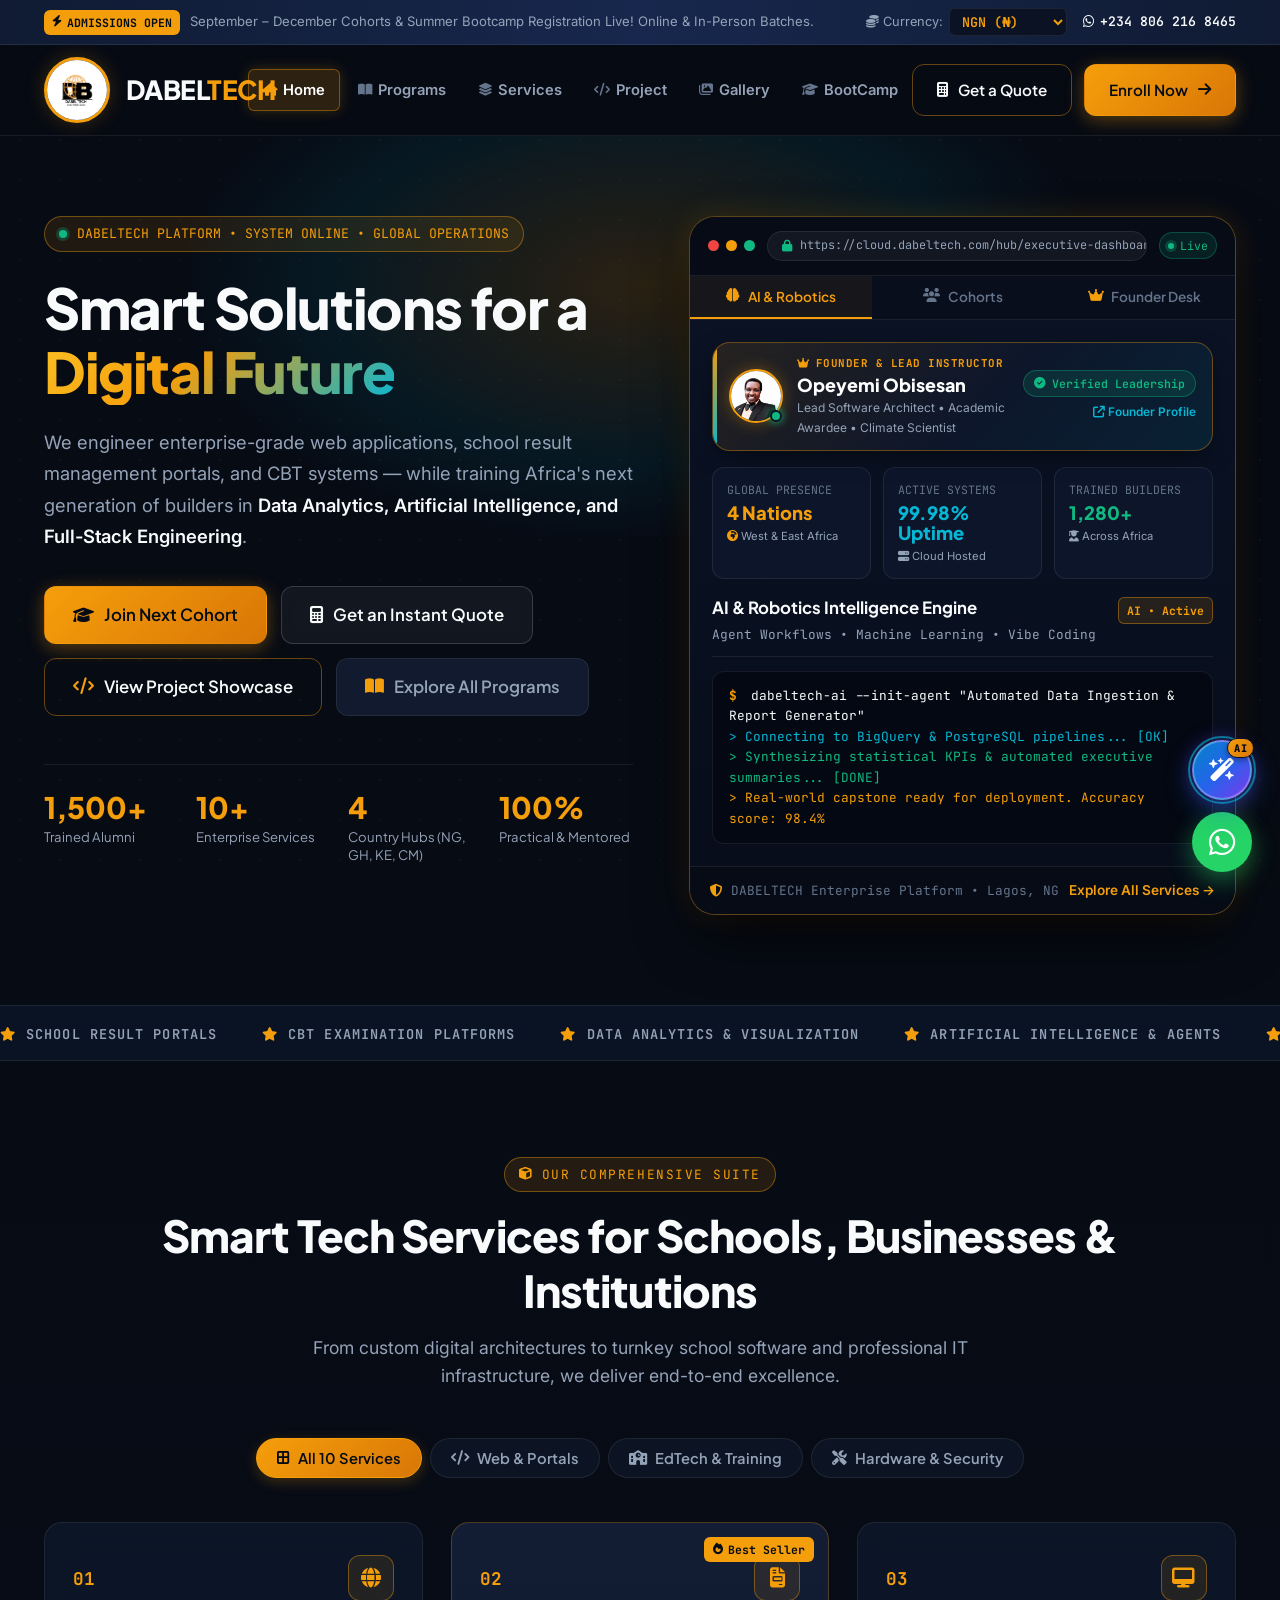
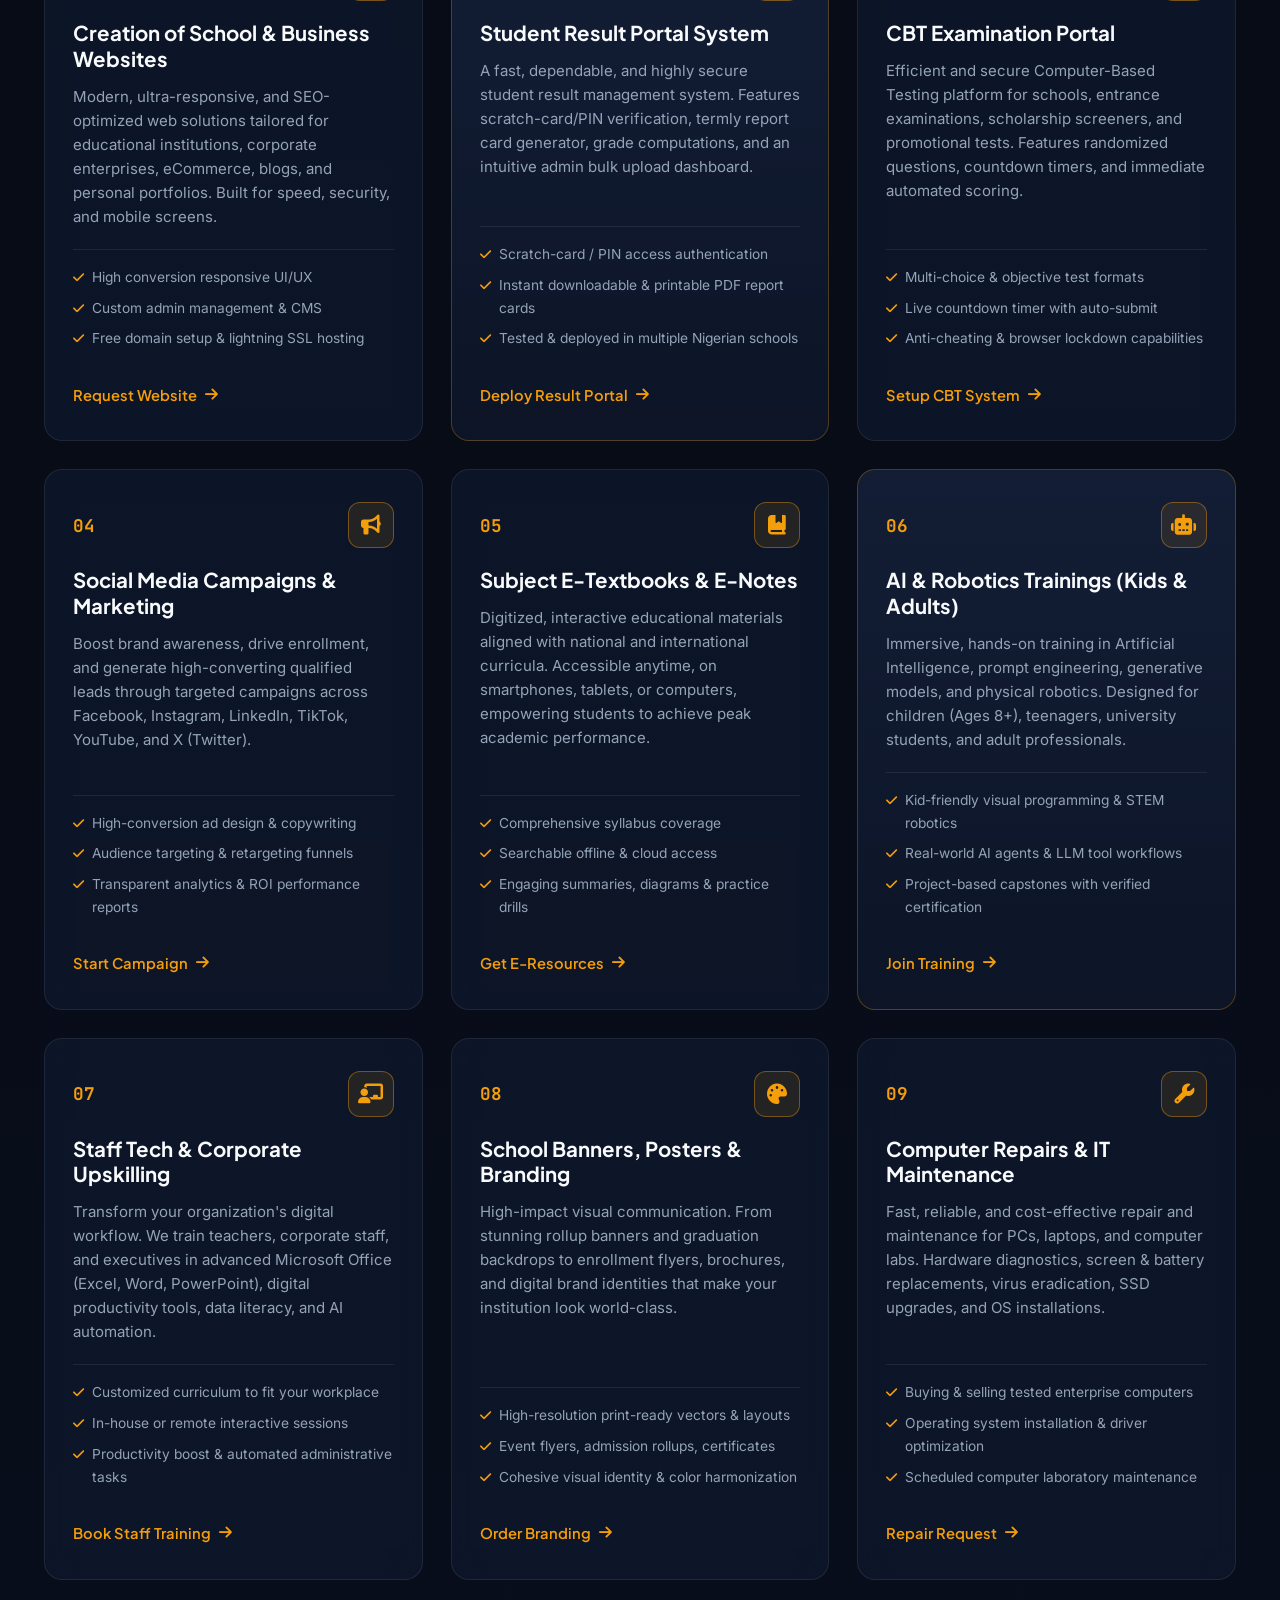
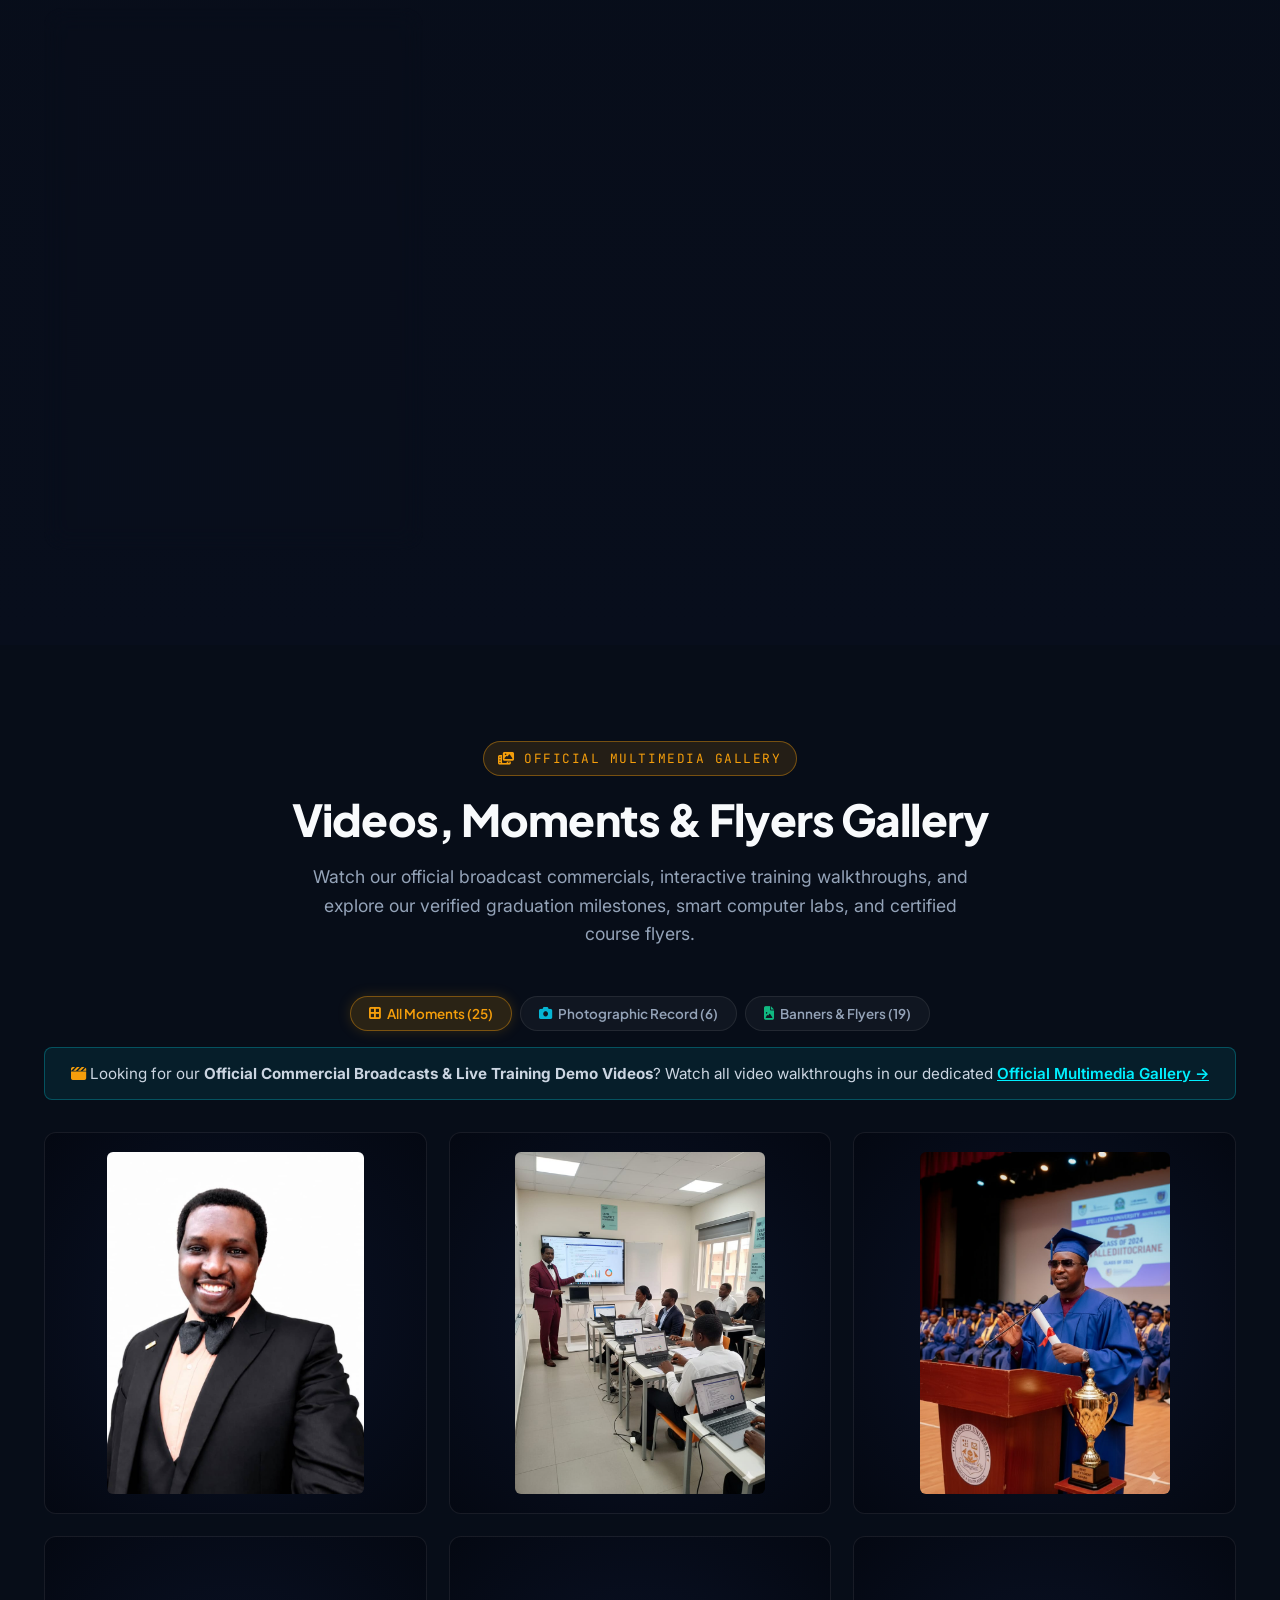
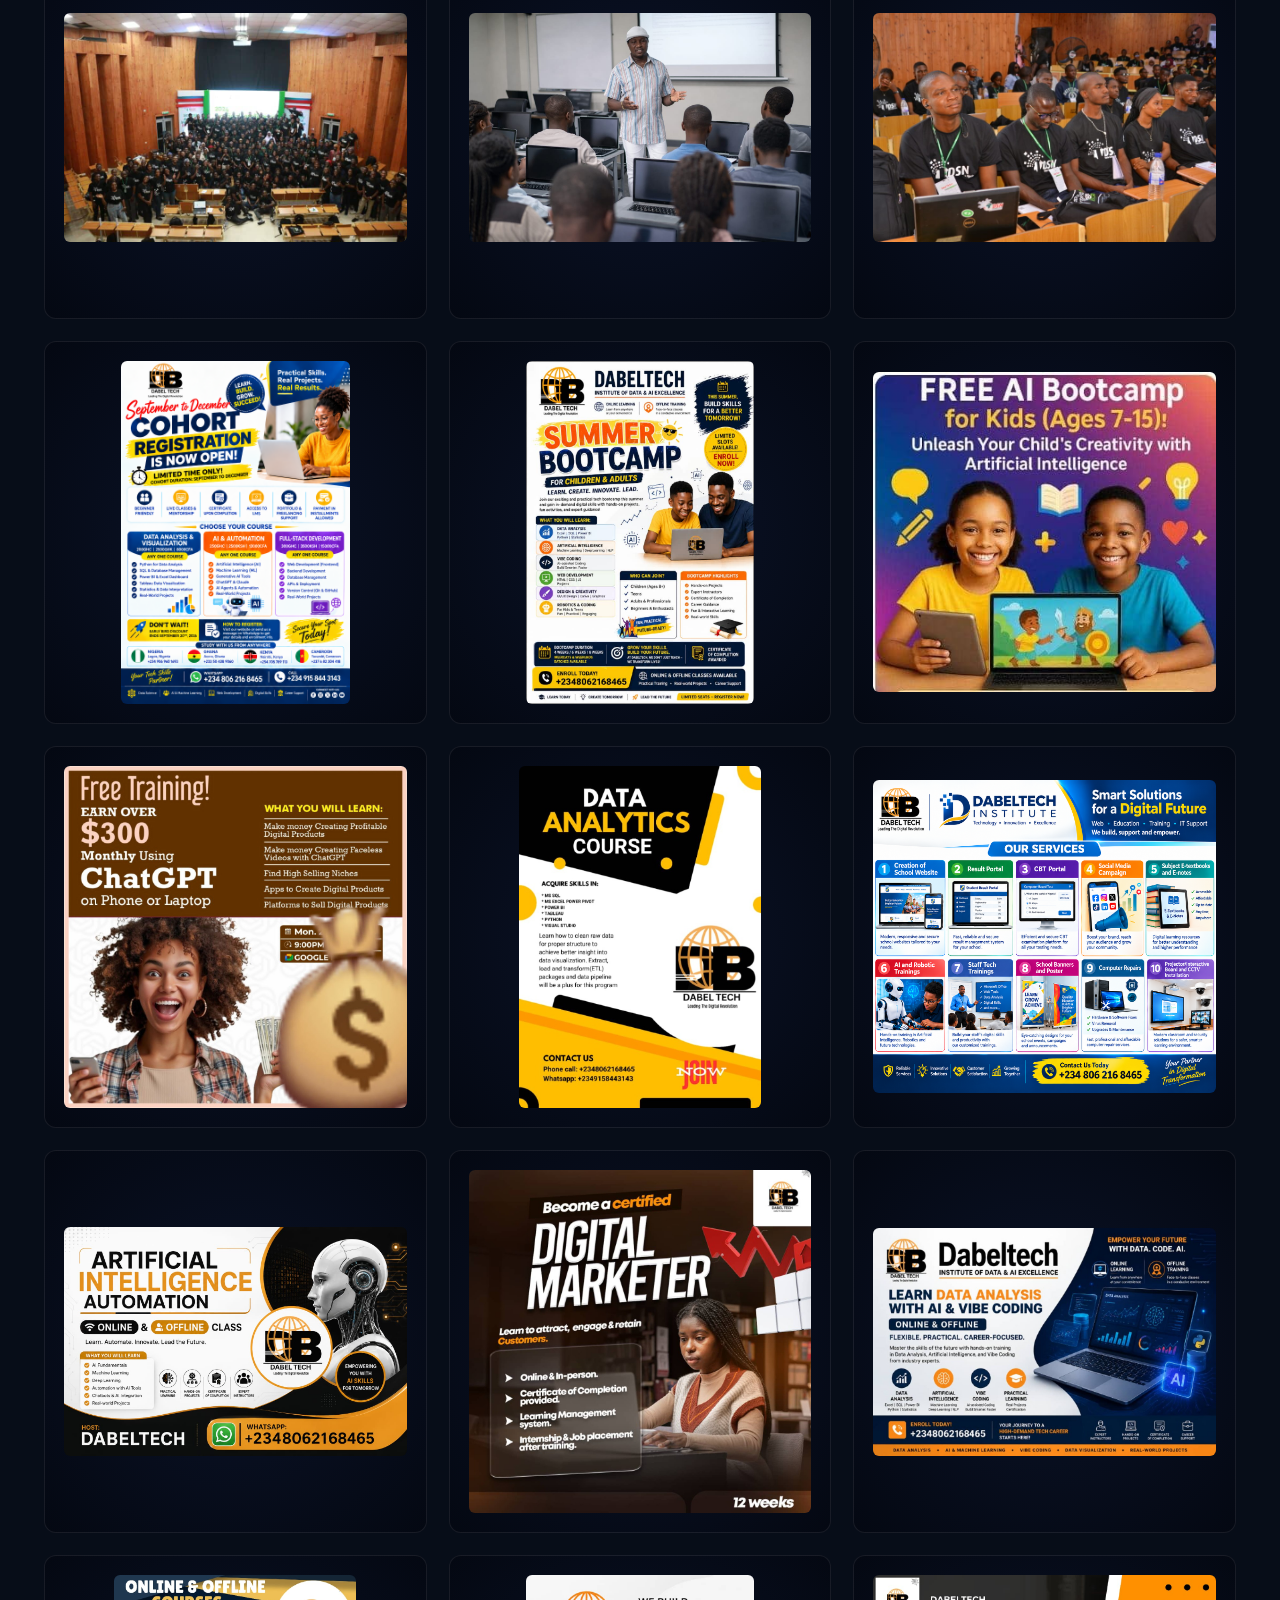
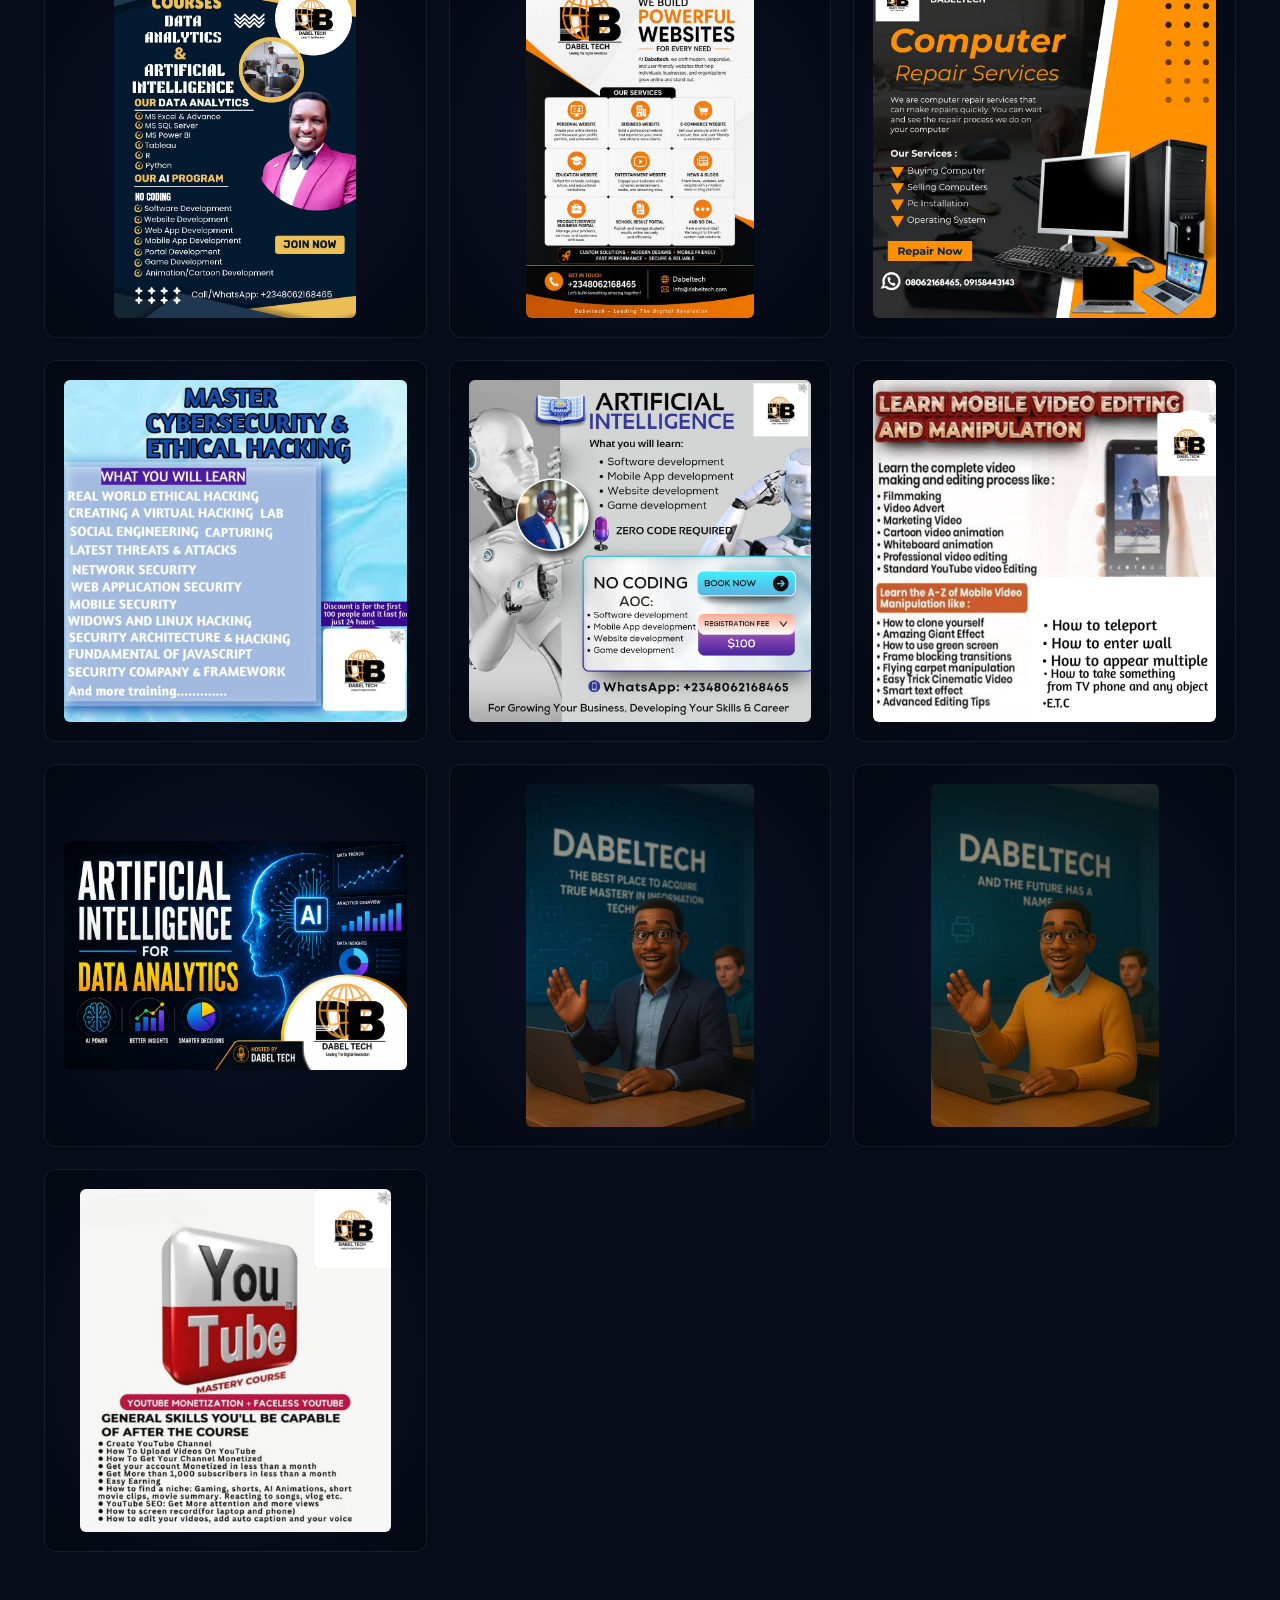
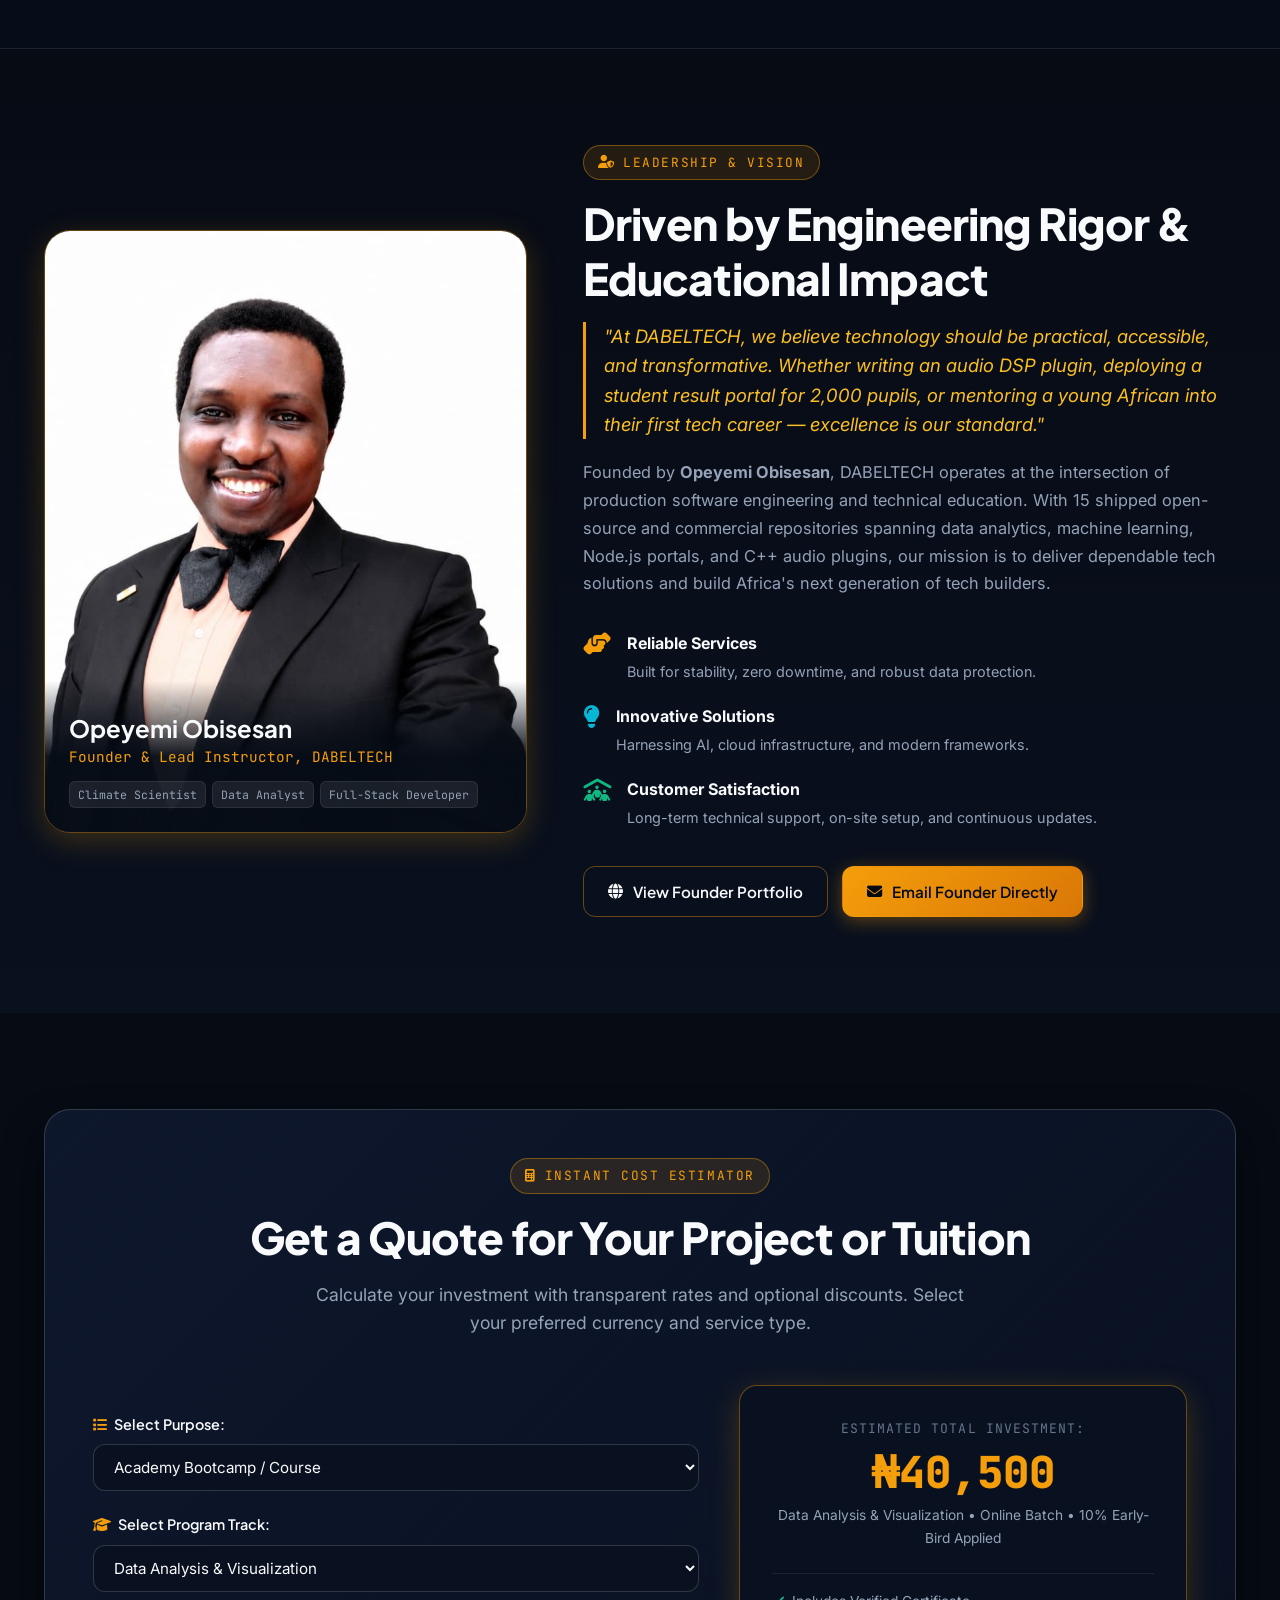
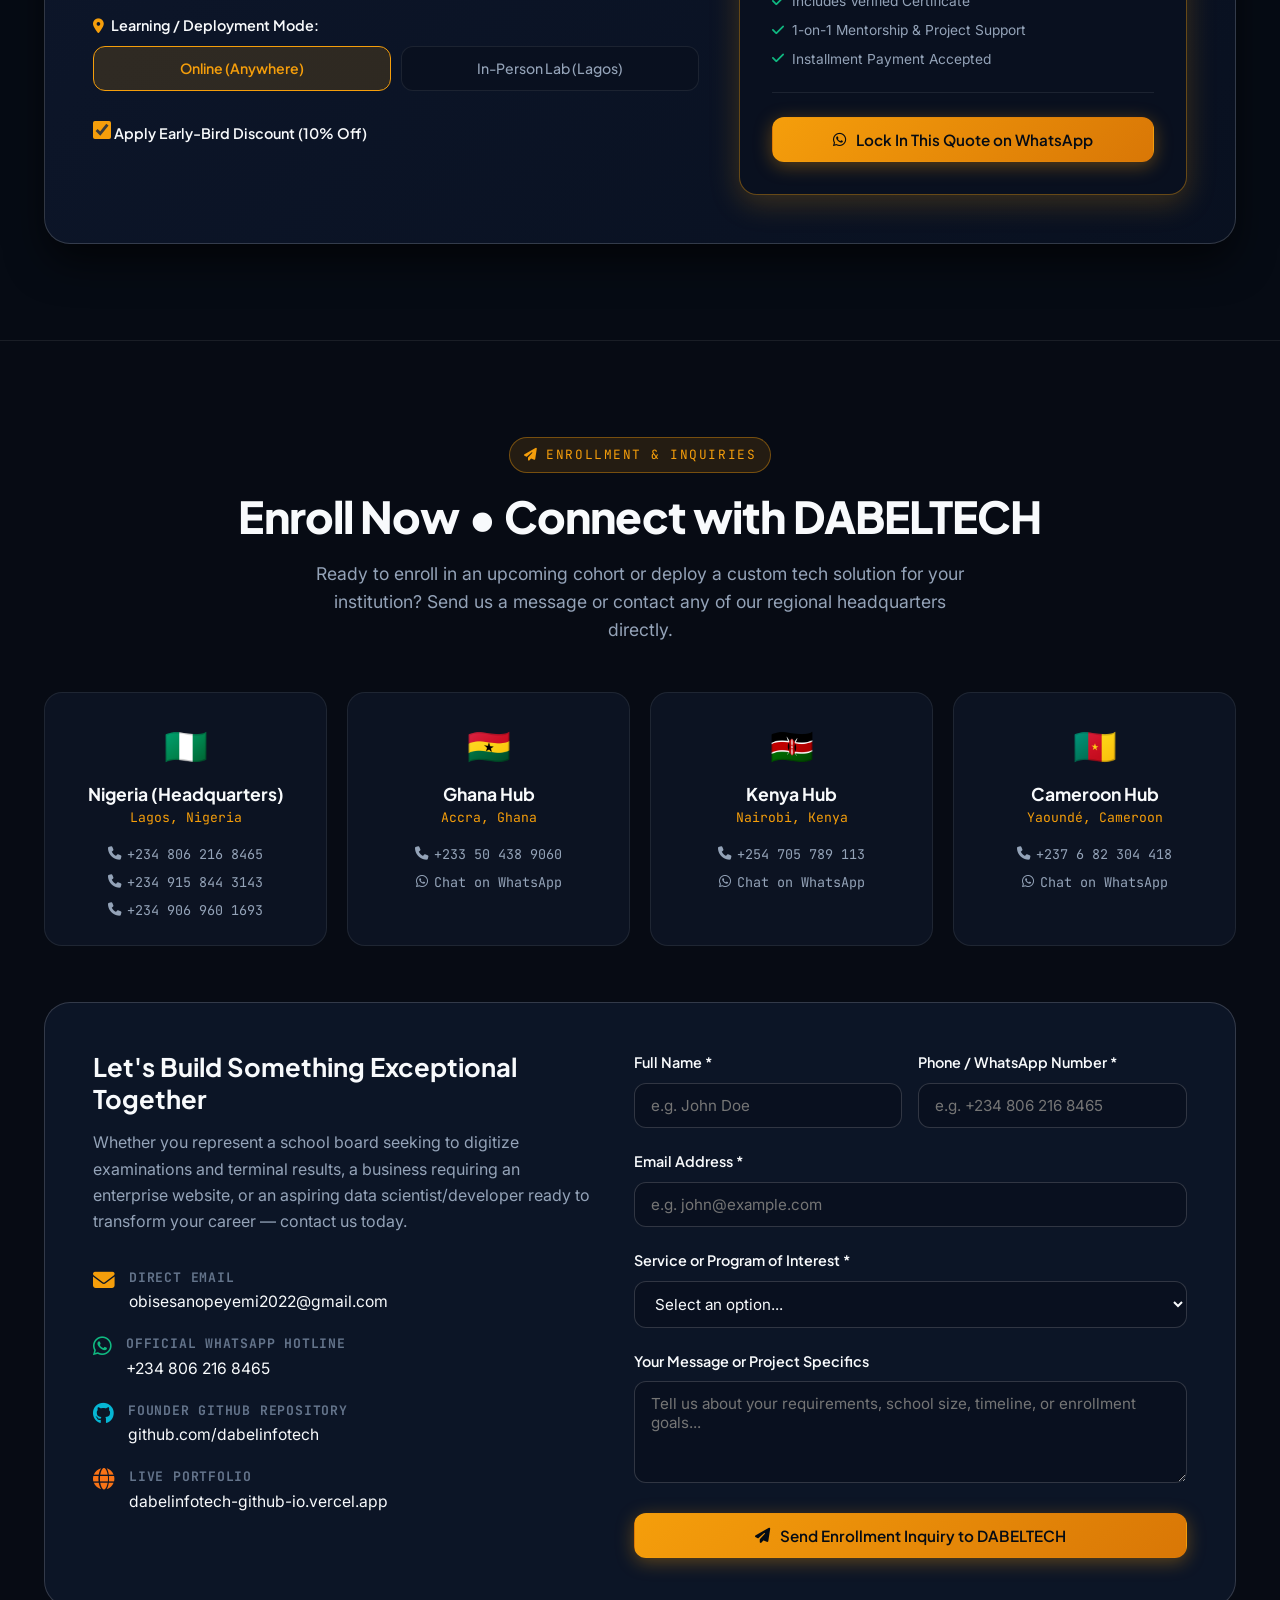
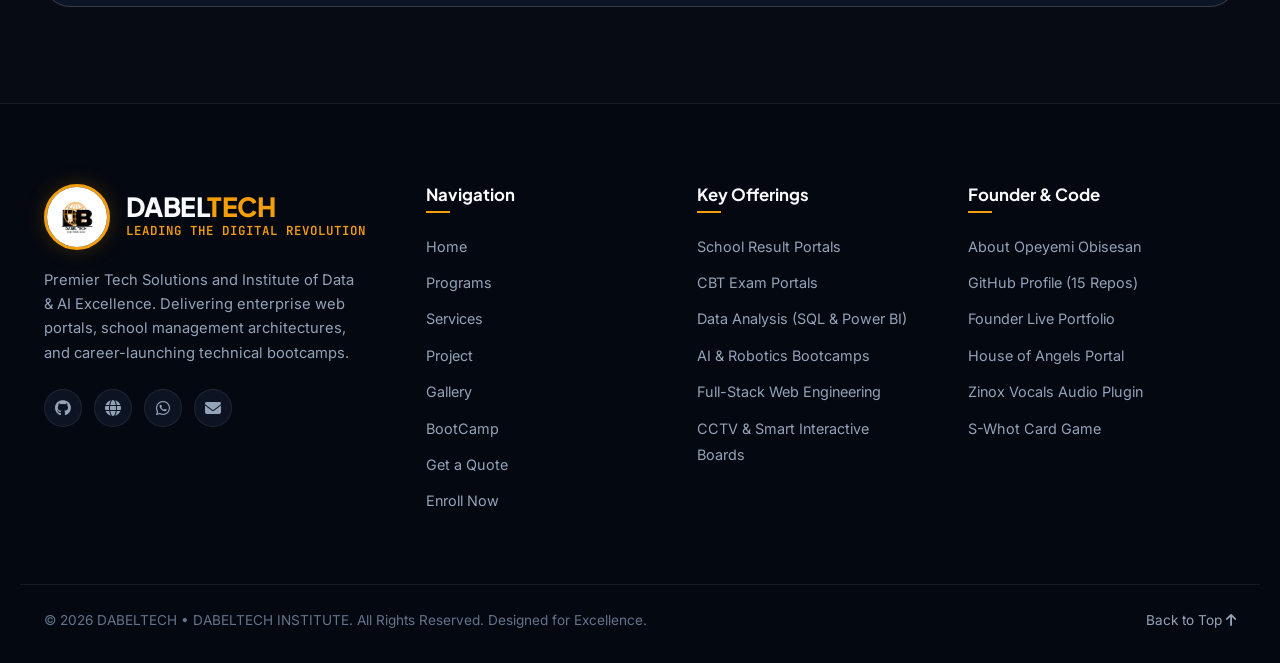
==== commit 05b1fcad: "feat: remove live demo videos from default front page and organize under gallery (v3.0)" ====
--- a/index.html
+++ b/index.html
@@ -19,7 +19,7 @@
   <link rel="stylesheet" href="https://cdnjs.cloudflare.com/ajax/libs/font-awesome/6.5.1/css/all.min.css">
   
   <!-- Main Stylesheet (v2.4 Menu Tab Reorganization & Dashboard Commercial Adverts) -->
-  <link rel="stylesheet" href="styles.css?v=2.9">
+  <link rel="stylesheet" href="styles.css?v=3.0">
 
   <!-- Force page to stay at top on initial load & prevent running down to bottom -->
   <script>
@@ -603,61 +603,18 @@
 
         <!-- Gallery Filter Tabs Ribbon -->
         <div class="gallery-filter-ribbon" role="tablist">
-          <button type="button" class="gallery-filter-btn active" data-filter="all"><i class="fa-solid fa-border-all"></i> All Media (27)</button>
-          <button type="button" class="gallery-filter-btn" data-filter="videos"><i class="fa-solid fa-circle-play text-accent"></i> Lab Demos &amp; Sessions (2)</button>
+          <button type="button" class="gallery-filter-btn active" data-filter="all"><i class="fa-solid fa-border-all"></i> All Moments (25)</button>
           <button type="button" class="gallery-filter-btn" data-filter="photos"><i class="fa-solid fa-camera text-cyan"></i> Photographic Record (6)</button>
           <button type="button" class="gallery-filter-btn" data-filter="banners"><i class="fa-solid fa-file-image text-green"></i> Banners &amp; Flyers (19)</button>
         </div>
       </div>
         <div class="gallery-notice-banner" style="margin-top: 1rem; padding: 0.8rem 1.2rem; background: rgba(0, 240, 255, 0.08); border: 1px solid rgba(0, 240, 255, 0.25); border-radius: 8px; text-align: center;">
-          <p style="margin: 0; color: #cbd5e1; font-size: 0.95rem;"><i class="fa-solid fa-clapperboard text-accent"></i> Looking for our Official Commercial Broadcasts? Watch <strong>Advert 01 &amp; Advert 02</strong> in our dedicated <a href="gallery.html" style="color: #00f0ff; text-decoration: underline; font-weight: 600;">Official Multimedia Gallery &rarr;</a></p>
+          <p style="margin: 0; color: #cbd5e1; font-size: 0.95rem;"><i class="fa-solid fa-clapperboard text-accent"></i> Looking for our <strong>Official Commercial Broadcasts &amp; Live Training Demo Videos</strong>? Watch all video walkthroughs in our dedicated <a href="gallery.html" style="color: #00f0ff; text-decoration: underline; font-weight: 600;">Official Multimedia Gallery &rarr;</a></p>
         </div>
 
       <!-- Unified Multimedia Gallery Grid -->
       <div class="gallery-unified-grid" id="gallery-unified-grid">
         
-        <!-- ==================== 1. OFFICIAL VIDEOS (4) ==================== -->
-        
-        <!-- Video 3: Interactive Tech Training Live Demo -->
-        <div class="gallery-card gallery-video-card" data-category="videos">
-          <div class="g-video-stage">
-            <video controls playsinline preload="metadata" poster="assets/photo-smart-lab.jpeg" class="g-video-element">
-              <source src="assets/video-session-2.mp4" type="video/mp4">
-              Your browser does not support HTML5 video.
-            </video>
-          </div>
-          <div class="g-card-body">
-            <div class="g-card-top">
-              <span class="g-badge badge-demo"><i class="fa-solid fa-play"></i> LIVE DEMO</span>
-              <span class="g-format"><i class="fa-solid fa-desktop text-green"></i> Smart Lab</span>
-            </div>
-            <h3 class="g-card-title">Dabeltech Interactive Tech Training &amp; Coding Walkthrough</h3>
-            <p class="g-card-desc">
-              Watch our live hands-on teaching methodology in action, demonstrating real code execution, data dashboards, and interactive learning.
-            </p>
-          </div>
-        </div>
-
-        <!-- Video 4: Classroom Practical Lab & Student Mentorship Session -->
-        <div class="gallery-card gallery-video-card" data-category="videos">
-          <div class="g-video-stage">
-            <video controls playsinline preload="metadata" poster="assets/photo-class-session.jpeg" class="g-video-element">
-              <source src="assets/video-session-1.mp4" type="video/mp4">
-              Your browser does not support HTML5 video.
-            </video>
-          </div>
-          <div class="g-card-body">
-            <div class="g-card-top">
-              <span class="g-badge badge-workshop"><i class="fa-solid fa-circle-nodes"></i> WORKSHOP HIGHLIGHT</span>
-              <span class="g-format"><i class="fa-solid fa-chalkboard-user text-purple"></i> Classroom</span>
-            </div>
-            <h3 class="g-card-title">Classroom Practical Lab &amp; Student Mentorship Session</h3>
-            <p class="g-card-desc">
-              Highlights from our physical cohort lab: step-by-step guidance, real-time student debugging, and smart classroom digital whiteboard setup.
-            </p>
-          </div>
-        </div>
-
         <!-- ==================== 2. PHOTOGRAPHIC RECORD (6) & 3. BANNERS (19) ==================== -->
         <div class="gallery-item gallery-photo-item" data-category="photos" data-src="assets/founder.jpeg" data-caption="Opeyemi Obisesan: Founder, Lead Software Architect &amp; Head Instructor at DABELTECH. Driving Africa's digital revolution through practical tech education and enterprise software systems.">
           <img src="assets/founder.jpeg" alt="Opeyemi Obisesan - Founder of DABELTECH" loading="lazy">
@@ -1402,6 +1359,6 @@
   </div>
 
   <!-- Main JavaScript File -->
-  <script src="script.js?v=2.9"></script>
+  <script src="script.js?v=3.0"></script>
 </body>
 </html>
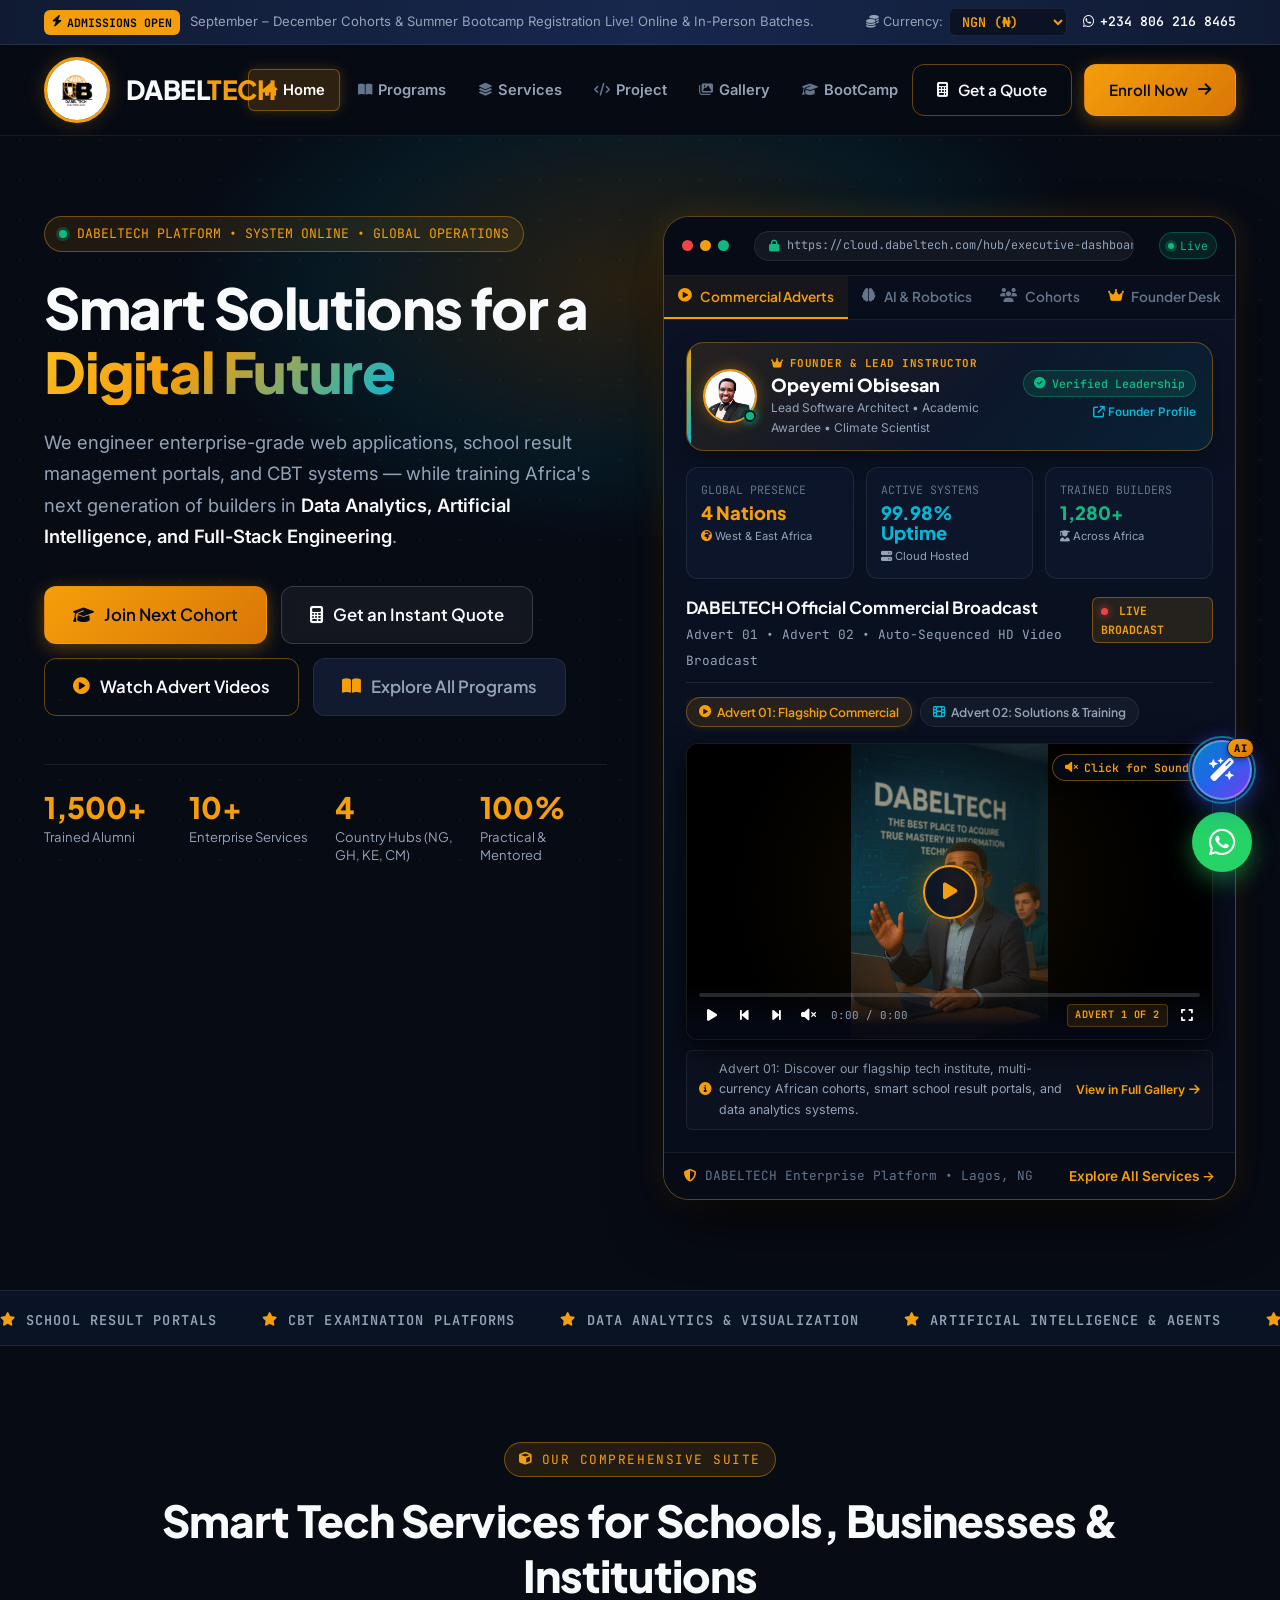
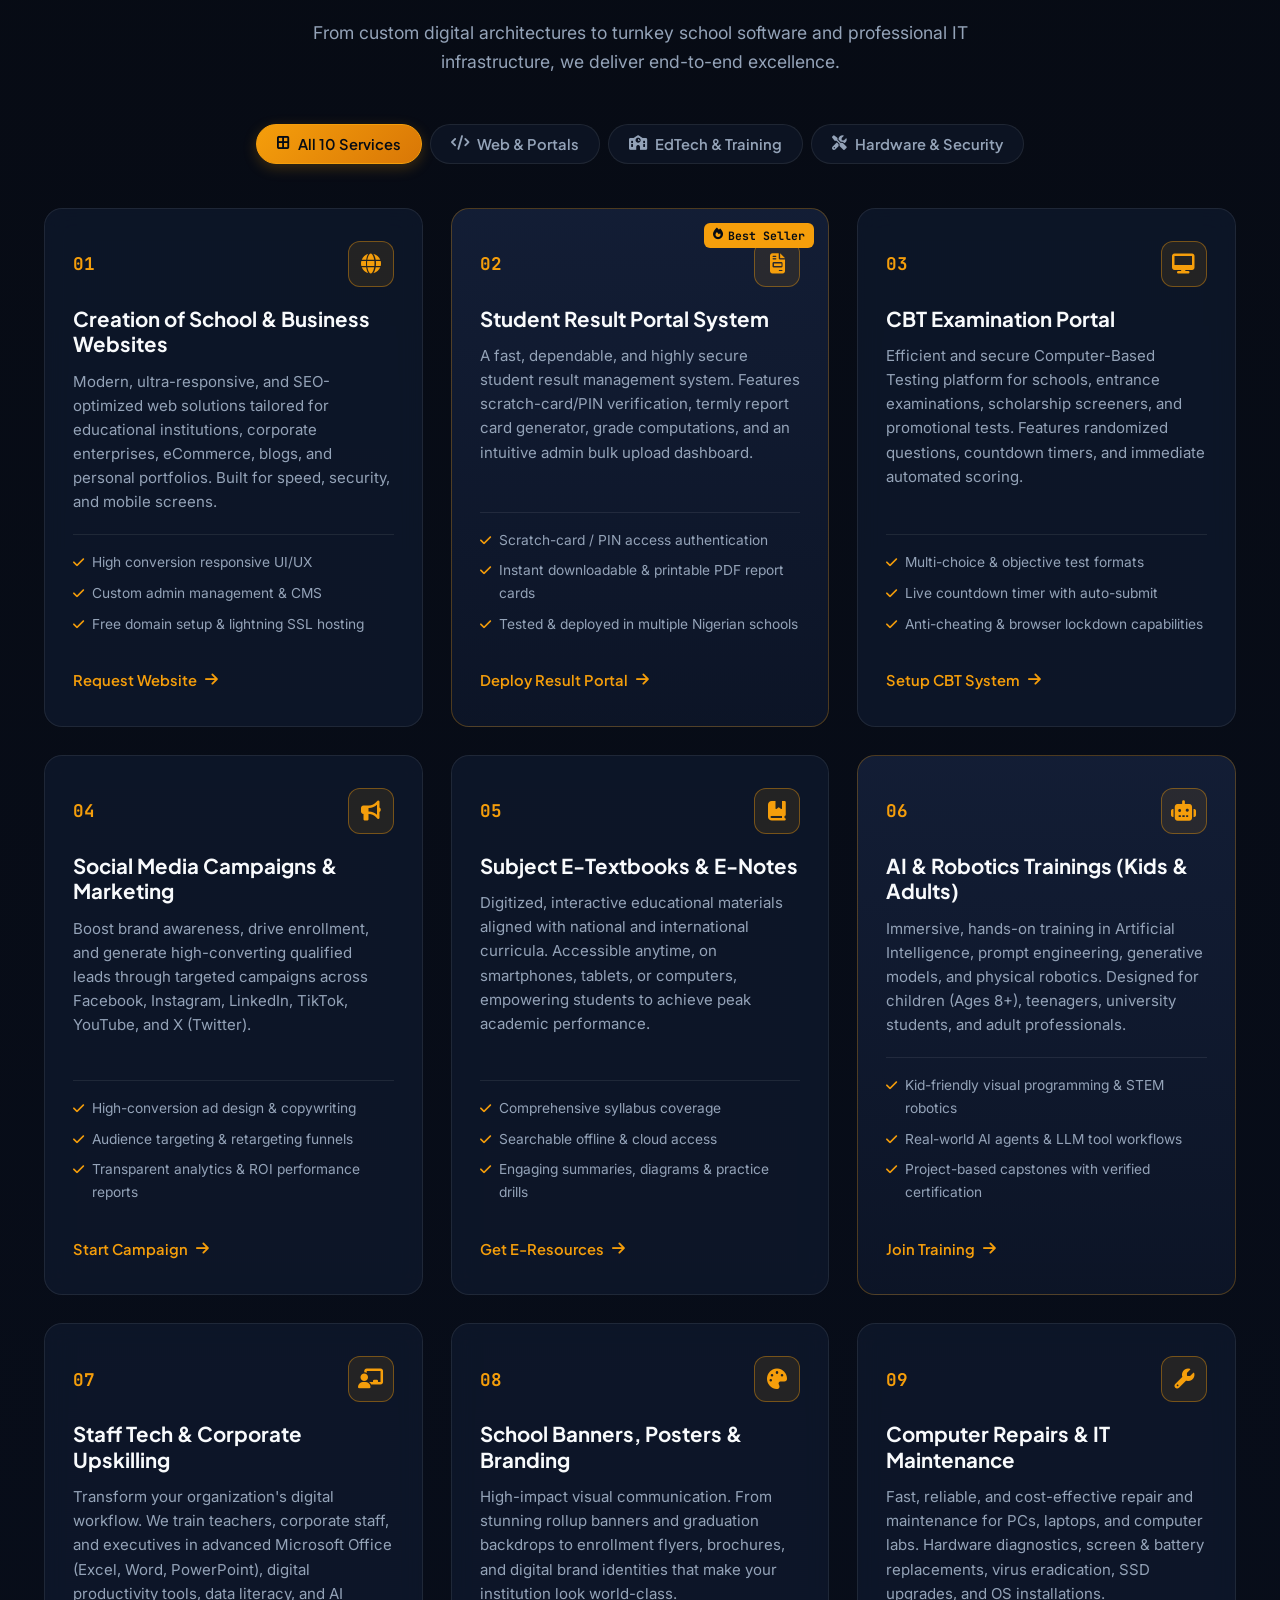
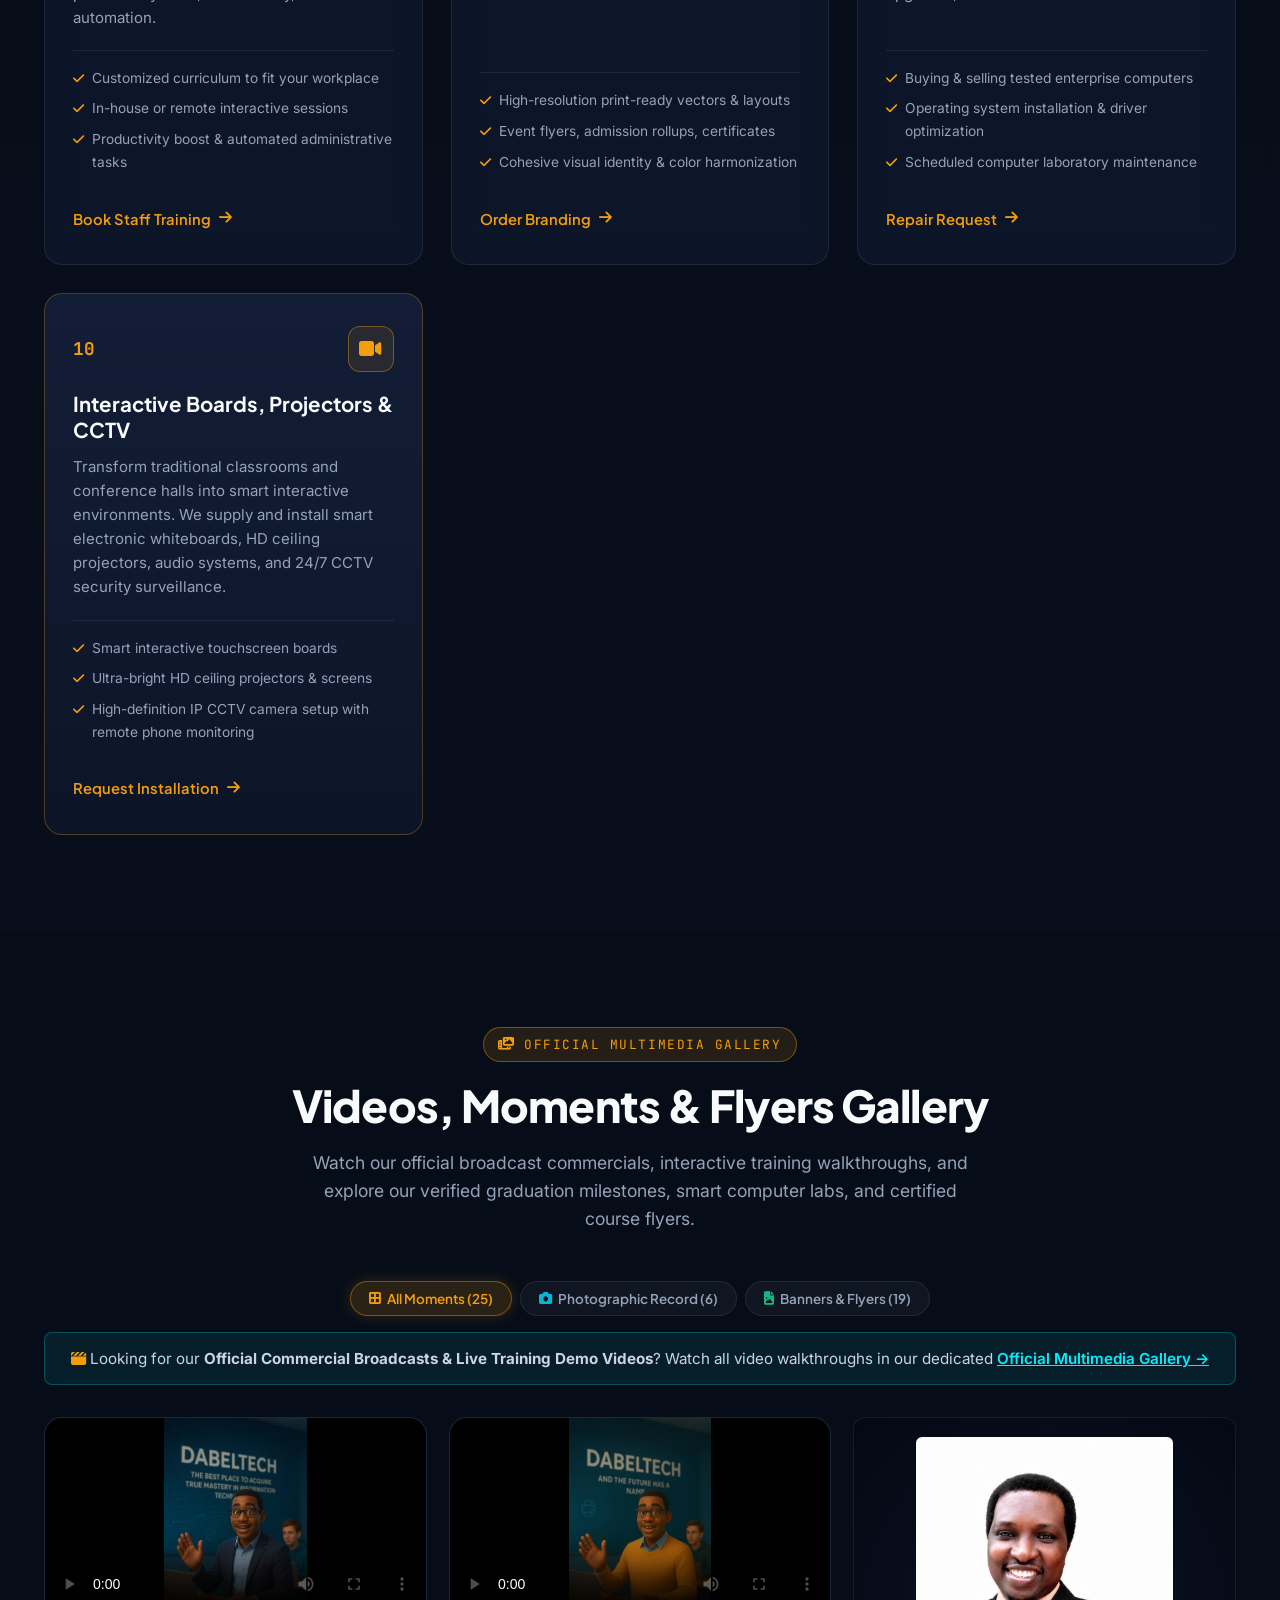
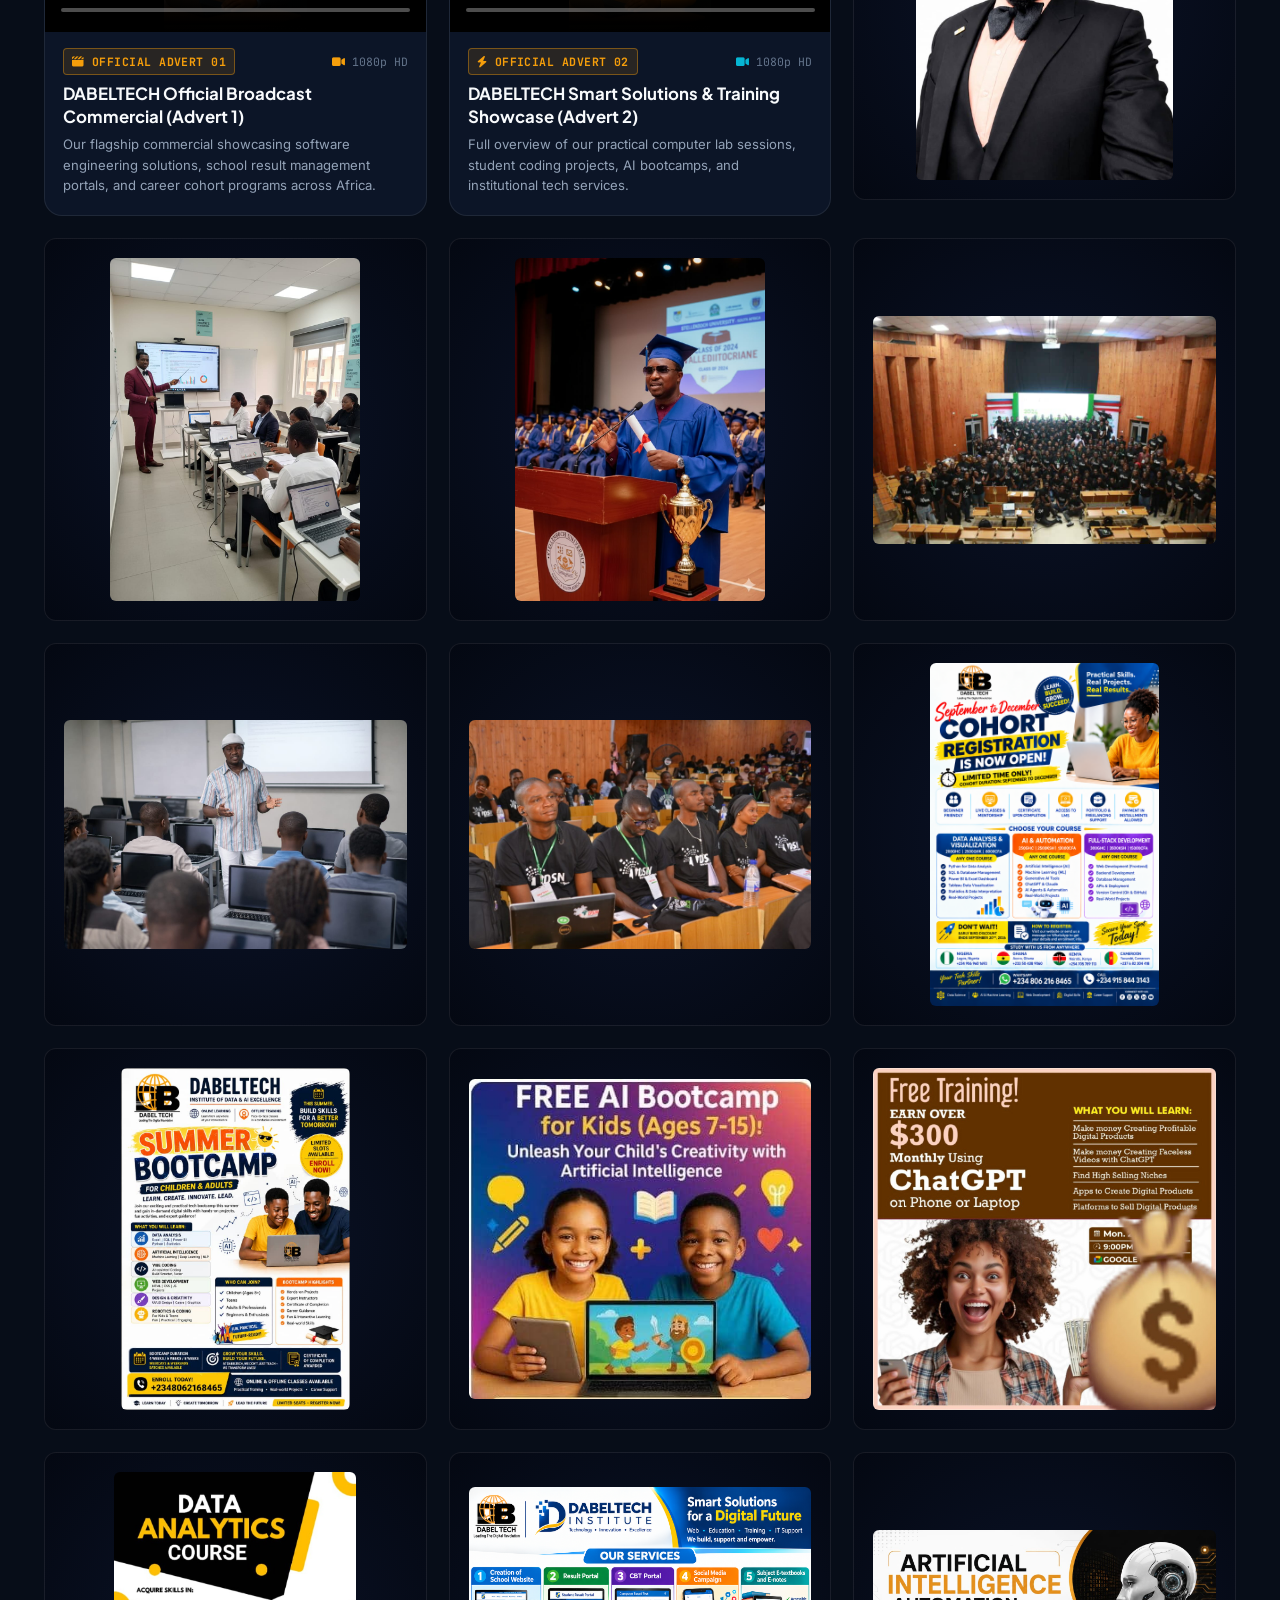
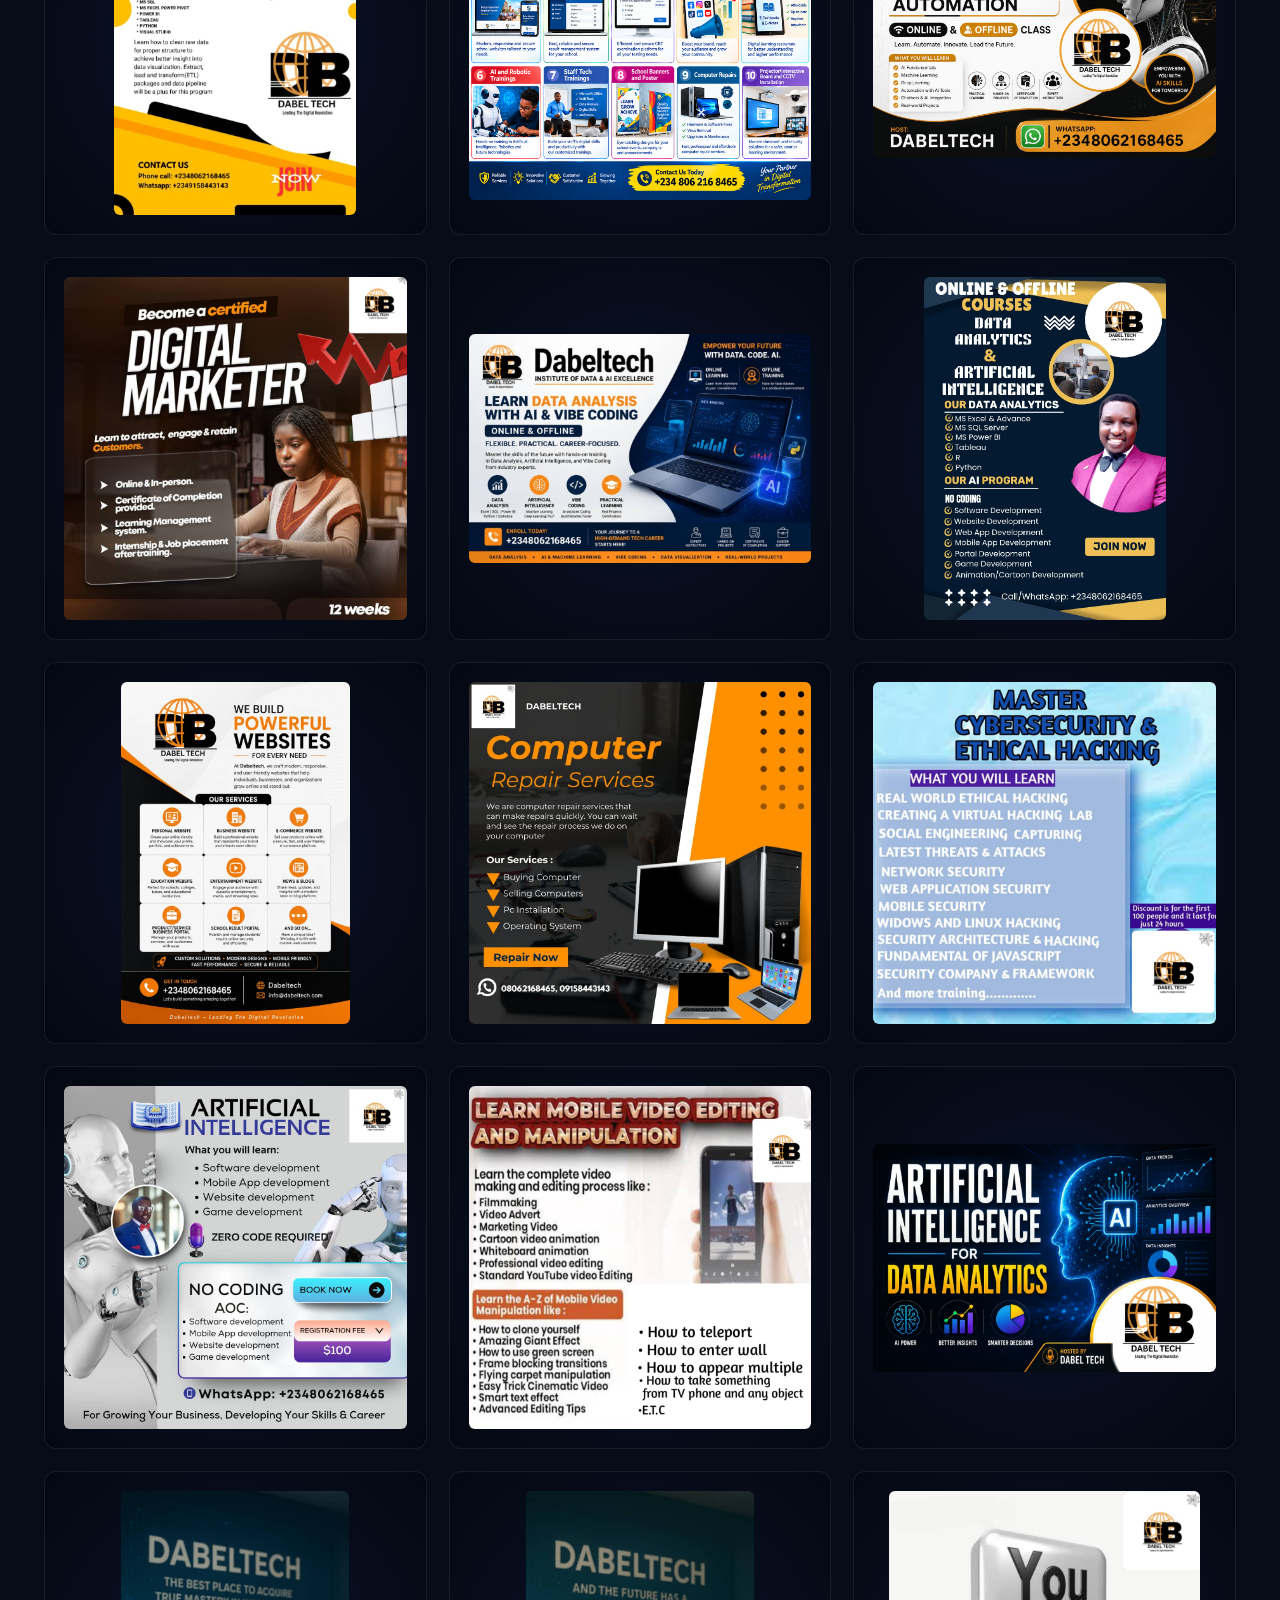
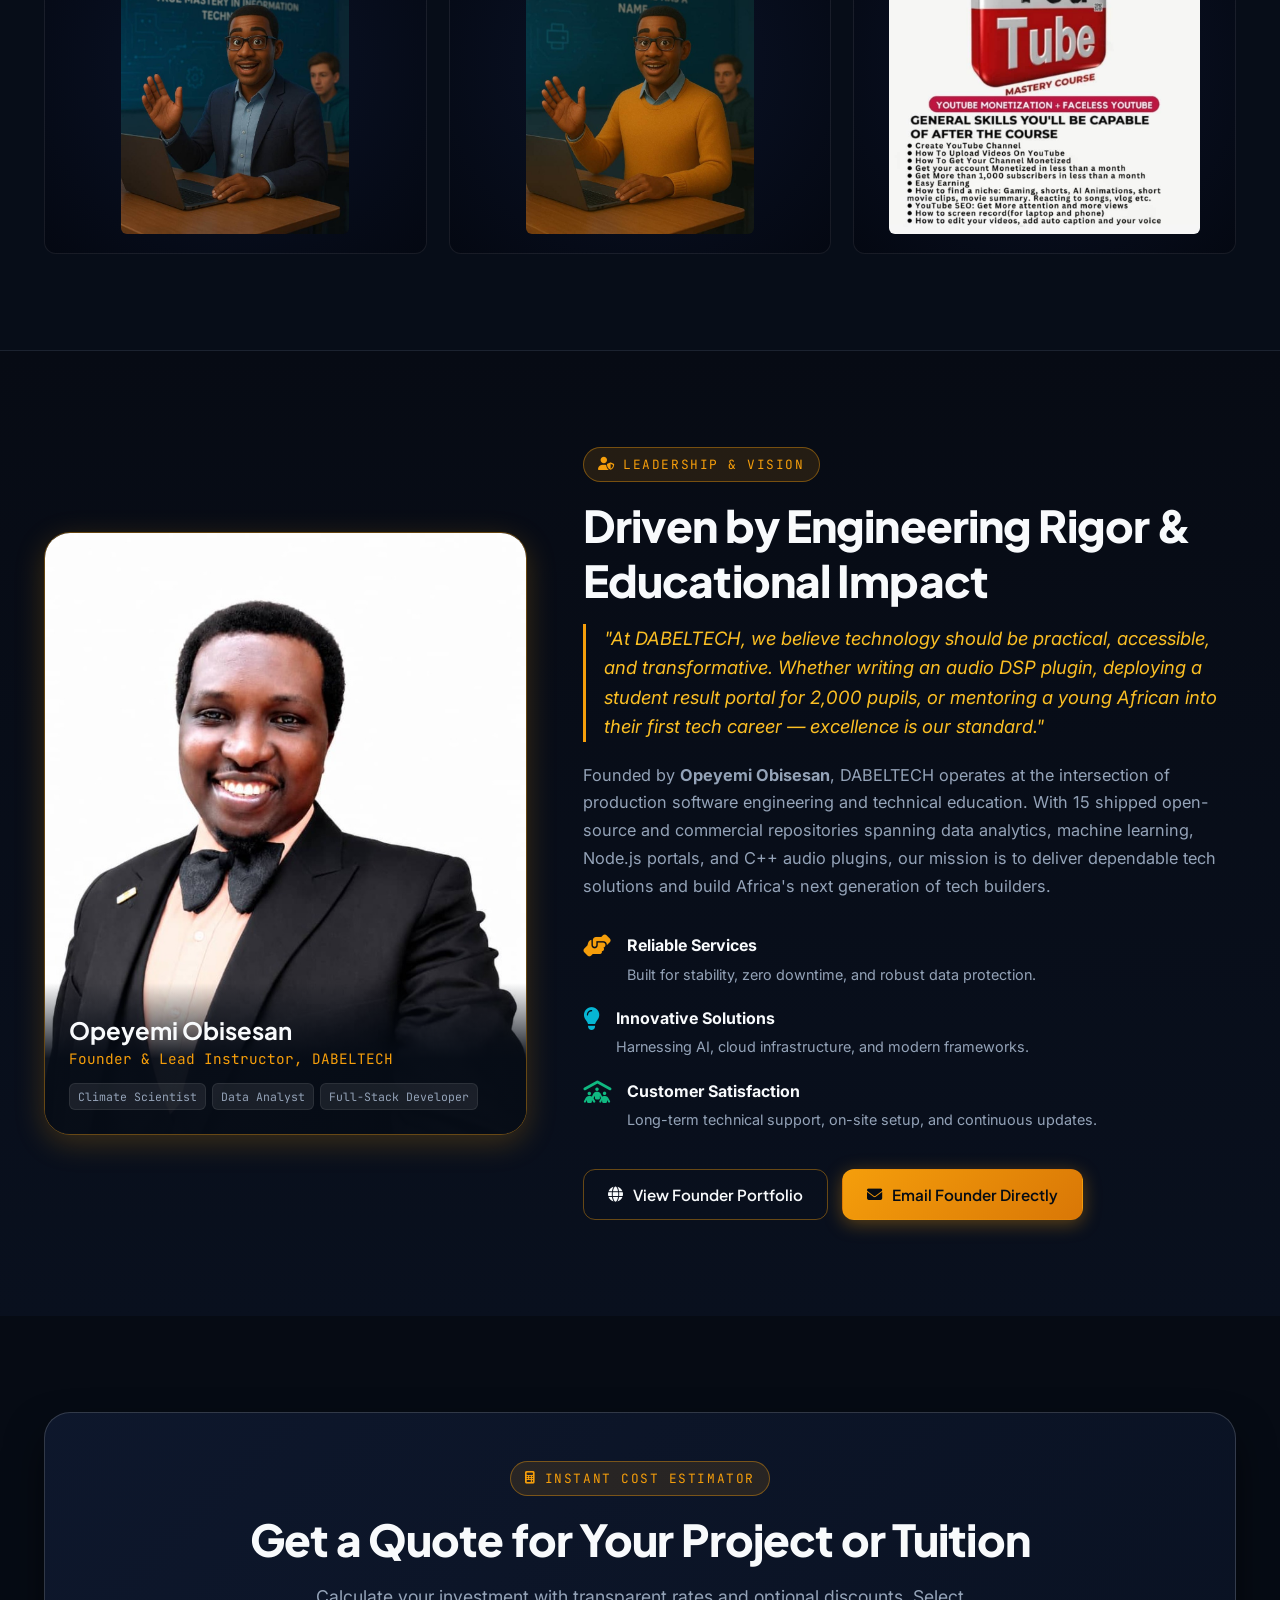
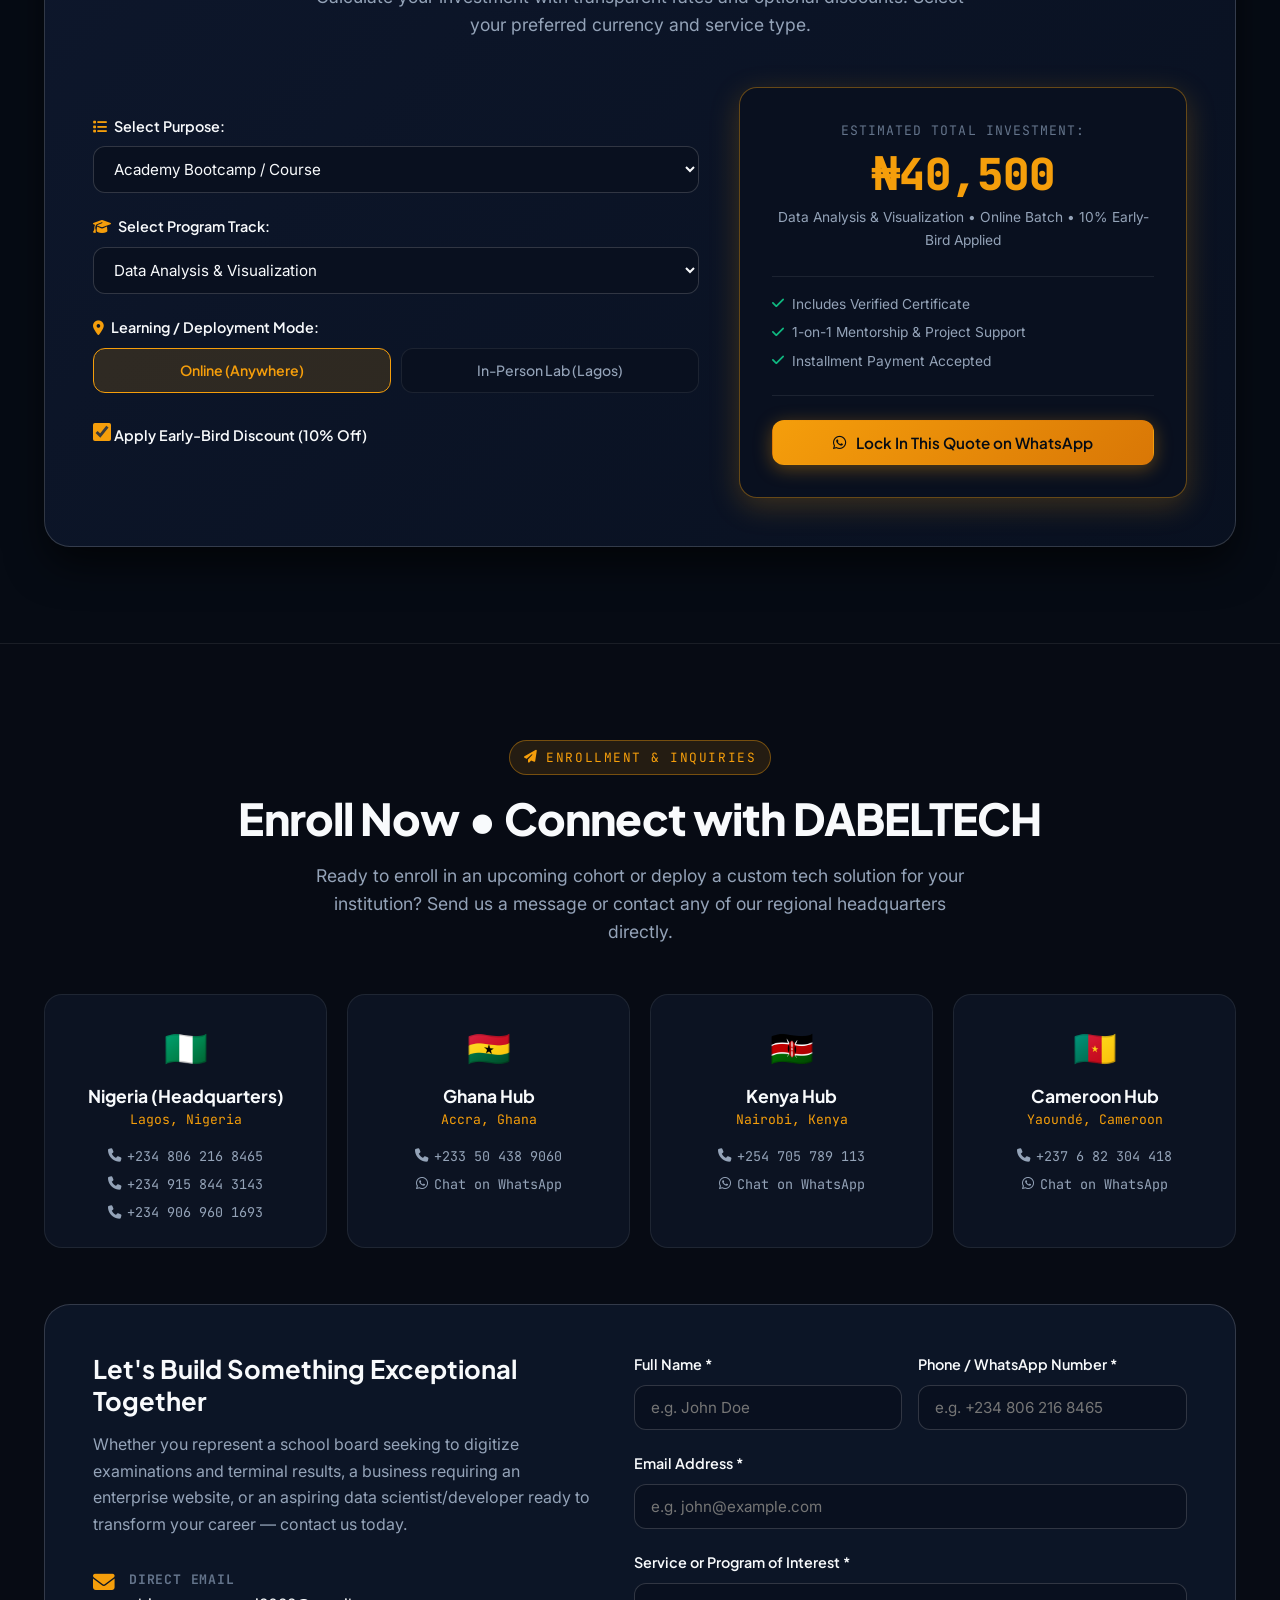
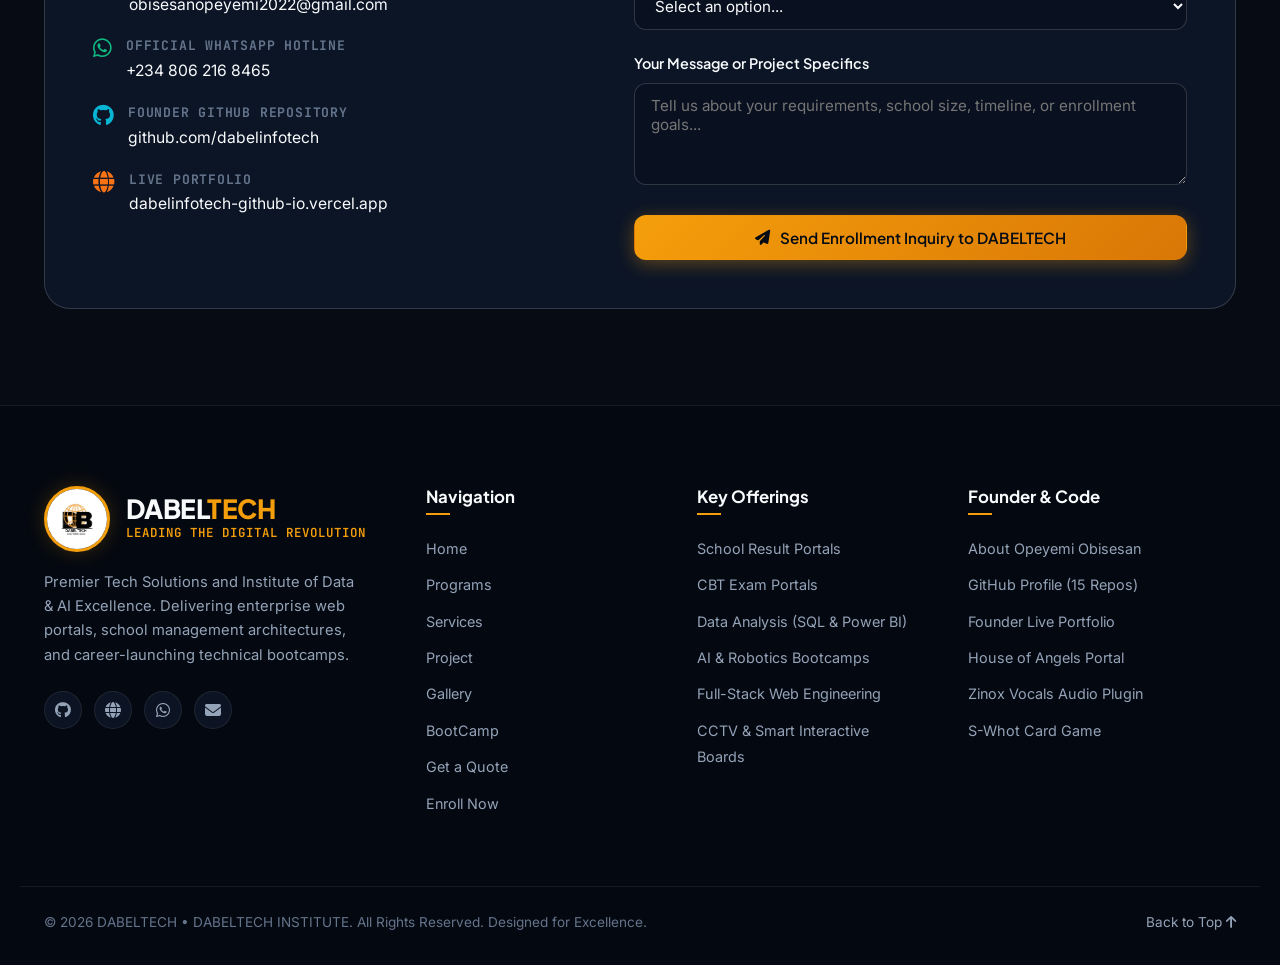
==== commit 59572f99: "feat: restore Advert 1 and Advert 2 to front page top dashboard and gallery (v3.1)" ====
--- a/index.html
+++ b/index.html
@@ -19,7 +19,7 @@
   <link rel="stylesheet" href="https://cdnjs.cloudflare.com/ajax/libs/font-awesome/6.5.1/css/all.min.css">
   
   <!-- Main Stylesheet (v2.4 Menu Tab Reorganization & Dashboard Commercial Adverts) -->
-  <link rel="stylesheet" href="styles.css?v=3.0">
+  <link rel="stylesheet" href="styles.css?v=3.1">
 
   <!-- Force page to stay at top on initial load & prevent running down to bottom -->
   <script>
@@ -132,9 +132,9 @@
             <i class="fa-solid fa-calculator"></i>
             <span>Get an Instant Quote</span>
           </a>
-          <a href="projects.html" class="btn btn-outline btn-lg" id="hero-projects-btn">
-            <i class="fa-solid fa-code text-accent"></i>
-            <span>View Project Showcase</span>
+          <a href="#dash-video-stage" class="btn btn-outline btn-lg" id="hero-watch-btn">
+            <i class="fa-solid fa-circle-play text-accent"></i>
+            <span>Watch Advert Videos</span>
           </a>
           <a href="programs.html" class="btn btn-dark btn-lg" id="hero-programs-btn">
             <i class="fa-solid fa-book-open text-accent"></i>
@@ -184,7 +184,8 @@
 
           <!-- Dashboard Navigation Sub-Ribbon -->
           <div class="dash-tabs-ribbon" role="tablist">
-            <button class="dash-tab-btn active" data-dash="ai"><i class="fa-solid fa-brain text-accent"></i> AI &amp; Robotics</button>
+            <button class="dash-tab-btn active" data-dash="adverts"><i class="fa-solid fa-circle-play text-accent"></i> Commercial Adverts</button>
+            <button class="dash-tab-btn" data-dash="ai"><i class="fa-solid fa-brain"></i> AI &amp; Robotics</button>
             <button class="dash-tab-btn" data-dash="cohorts"><i class="fa-solid fa-users"></i> Cohorts</button>
             <button class="dash-tab-btn" data-dash="founder"><i class="fa-solid fa-crown text-accent"></i> Founder Desk</button>
           </div>
@@ -233,7 +234,89 @@
             </div>
 
             <!-- Dynamic Panels Inside Dashboard -->
-            <div class="dash-panel active" id="dash-panel-ai">
+            <!-- Commercial Adverts Panel (Featured on Frontend of Dashboard) -->
+            <div class="dash-panel active" id="dash-panel-adverts">
+              <div class="panel-header">
+                <div>
+                  <h4>DABELTECH Official Commercial Broadcast</h4>
+                  <small>Advert 01 &bull; Advert 02 &bull; Auto-Sequenced HD Video Broadcast</small>
+                </div>
+                <span class="panel-tag text-accent"><span class="pulse-dot-red"></span> LIVE BROADCAST</span>
+              </div>
+
+              <!-- Quick Advert Switch Chips -->
+              <div class="dash-advert-chips">
+                <button type="button" class="dash-ad-chip active" id="dash-chip-1" data-video="1">
+                  <i class="fa-solid fa-circle-play text-accent"></i> Advert 01: Flagship Commercial
+                </button>
+                <button type="button" class="dash-ad-chip" id="dash-chip-2" data-video="2">
+                  <i class="fa-solid fa-film text-cyan"></i> Advert 02: Solutions &amp; Training
+                </button>
+              </div>
+
+              <!-- Dashboard Cinema Video Screen Stage -->
+              <div class="dash-video-stage" id="dash-video-stage">
+                <!-- Dual Videos for Seamless Auto-Sequenced Playback -->
+                <video id="dash-video-1" class="dash-screen-video active" src="assets/advert-video-1.mp4" playsinline muted preload="auto" poster="assets/brand-true-mastery.jpeg"></video>
+                <video id="dash-video-2" class="dash-screen-video" src="assets/advert-video-2.mp4" playsinline muted preload="auto" poster="assets/brand-future-name.jpeg"></video>
+
+                <div class="dash-ambient-glow" id="dash-ambient-glow"></div>
+
+                <!-- Floating Sound Toggle Badge -->
+                <button type="button" class="dash-floating-sound-btn" id="dash-sound-toggle-btn" aria-label="Toggle Audio Sound">
+                  <i class="fa-solid fa-volume-xmark" id="dash-sound-icon"></i>
+                  <span id="dash-sound-text">Click for Sound</span>
+                </button>
+
+                <!-- Center Big Play/Pause Trigger -->
+                <div class="dash-play-center-btn" id="dash-center-play-trigger" aria-label="Play or Pause Video">
+                  <i class="fa-solid fa-play" id="dash-center-icon"></i>
+                </div>
+
+                <!-- Custom Player Controls Bar -->
+                <div class="dash-custom-controls">
+                  <div class="dash-progress-track" id="dash-progress-track">
+                    <div class="dash-progress-fill" id="dash-progress-fill"></div>
+                  </div>
+                  <div class="dash-controls-row">
+                    <div class="dash-left-controls">
+                      <button type="button" class="dash-ctrl-btn" id="dash-play-btn" title="Play / Pause" aria-label="Play / Pause">
+                        <i class="fa-solid fa-play" id="dash-play-icon"></i>
+                      </button>
+                      <button type="button" class="dash-ctrl-btn" id="dash-prev-track-btn" title="Previous Advert" aria-label="Previous Advert">
+                        <i class="fa-solid fa-backward-step"></i>
+                      </button>
+                      <button type="button" class="dash-ctrl-btn" id="dash-next-track-btn" title="Next Advert" aria-label="Next Advert">
+                        <i class="fa-solid fa-forward-step"></i>
+                      </button>
+                      <button type="button" class="dash-ctrl-btn" id="dash-audio-btn" title="Toggle Sound" aria-label="Toggle Sound">
+                        <i class="fa-solid fa-volume-xmark" id="dash-vol-icon"></i>
+                      </button>
+                      <span class="dash-timecode" id="dash-timecode">0:00 / 0:00</span>
+                    </div>
+                    <div class="dash-right-controls">
+                      <span class="dash-current-indicator" id="dash-current-indicator">ADVERT 1 OF 2</span>
+                      <button type="button" class="dash-ctrl-btn" id="dash-fullscreen-btn" title="Fullscreen" aria-label="Fullscreen">
+                        <i class="fa-solid fa-expand"></i>
+                      </button>
+                    </div>
+                  </div>
+                </div>
+              </div>
+
+              <!-- Advert Footer Metadata -->
+              <div class="dash-advert-meta-bar">
+                <div class="dash-advert-desc" id="dash-advert-desc">
+                  <i class="fa-solid fa-circle-info text-accent"></i>
+                  <span id="dash-ad-desc-text">Advert 01: Discover our flagship tech institute, multi-currency African cohorts, smart school result portals, and data analytics systems.</span>
+                </div>
+                <a href="gallery.html" class="dash-view-gallery-link">
+                  <span>View in Full Gallery</span> <i class="fa-solid fa-arrow-right"></i>
+                </a>
+              </div>
+            </div>
+
+            <div class="dash-panel" id="dash-panel-ai">
               <div class="panel-header">
                 <div>
                   <h4>AI &amp; Robotics Intelligence Engine</h4>
@@ -615,6 +698,48 @@
       <!-- Unified Multimedia Gallery Grid -->
       <div class="gallery-unified-grid" id="gallery-unified-grid">
         
+        <!-- ==================== 1. OFFICIAL COMMERCIAL ADVERTS (2) ==================== -->
+        
+        <!-- Video 1: Official Commercial Advert 01 -->
+        <div class="gallery-card gallery-video-card" data-category="videos adverts">
+          <div class="g-video-stage">
+            <video controls playsinline preload="metadata" poster="assets/brand-true-mastery.jpeg" class="g-video-element">
+              <source src="assets/advert-video-1.mp4" type="video/mp4">
+              Your browser does not support HTML5 video.
+            </video>
+          </div>
+          <div class="g-card-body">
+            <div class="g-card-top">
+              <span class="g-badge badge-advert"><i class="fa-solid fa-clapperboard"></i> OFFICIAL ADVERT 01</span>
+              <span class="g-format"><i class="fa-solid fa-video text-accent"></i> 1080p HD</span>
+            </div>
+            <h3 class="g-card-title">DABELTECH Official Broadcast Commercial (Advert 1)</h3>
+            <p class="g-card-desc">
+              Our flagship commercial showcasing software engineering solutions, school result management portals, and career cohort programs across Africa.
+            </p>
+          </div>
+        </div>
+
+        <!-- Video 2: Official Commercial Advert 02 -->
+        <div class="gallery-card gallery-video-card" data-category="videos adverts">
+          <div class="g-video-stage">
+            <video controls playsinline preload="metadata" poster="assets/brand-future-name.jpeg" class="g-video-element">
+              <source src="assets/advert-video-2.mp4" type="video/mp4">
+              Your browser does not support HTML5 video.
+            </video>
+          </div>
+          <div class="g-card-body">
+            <div class="g-card-top">
+              <span class="g-badge badge-advert"><i class="fa-solid fa-bolt"></i> OFFICIAL ADVERT 02</span>
+              <span class="g-format"><i class="fa-solid fa-video text-cyan"></i> 1080p HD</span>
+            </div>
+            <h3 class="g-card-title">DABELTECH Smart Solutions &amp; Training Showcase (Advert 2)</h3>
+            <p class="g-card-desc">
+              Full overview of our practical computer lab sessions, student coding projects, AI bootcamps, and institutional tech services.
+            </p>
+          </div>
+        </div>
+
         <!-- ==================== 2. PHOTOGRAPHIC RECORD (6) & 3. BANNERS (19) ==================== -->
         <div class="gallery-item gallery-photo-item" data-category="photos" data-src="assets/founder.jpeg" data-caption="Opeyemi Obisesan: Founder, Lead Software Architect &amp; Head Instructor at DABELTECH. Driving Africa's digital revolution through practical tech education and enterprise software systems.">
           <img src="assets/founder.jpeg" alt="Opeyemi Obisesan - Founder of DABELTECH" loading="lazy">
@@ -1359,6 +1484,6 @@
   </div>
 
   <!-- Main JavaScript File -->
-  <script src="script.js?v=3.0"></script>
+  <script src="script.js?v=3.1"></script>
 </body>
 </html>
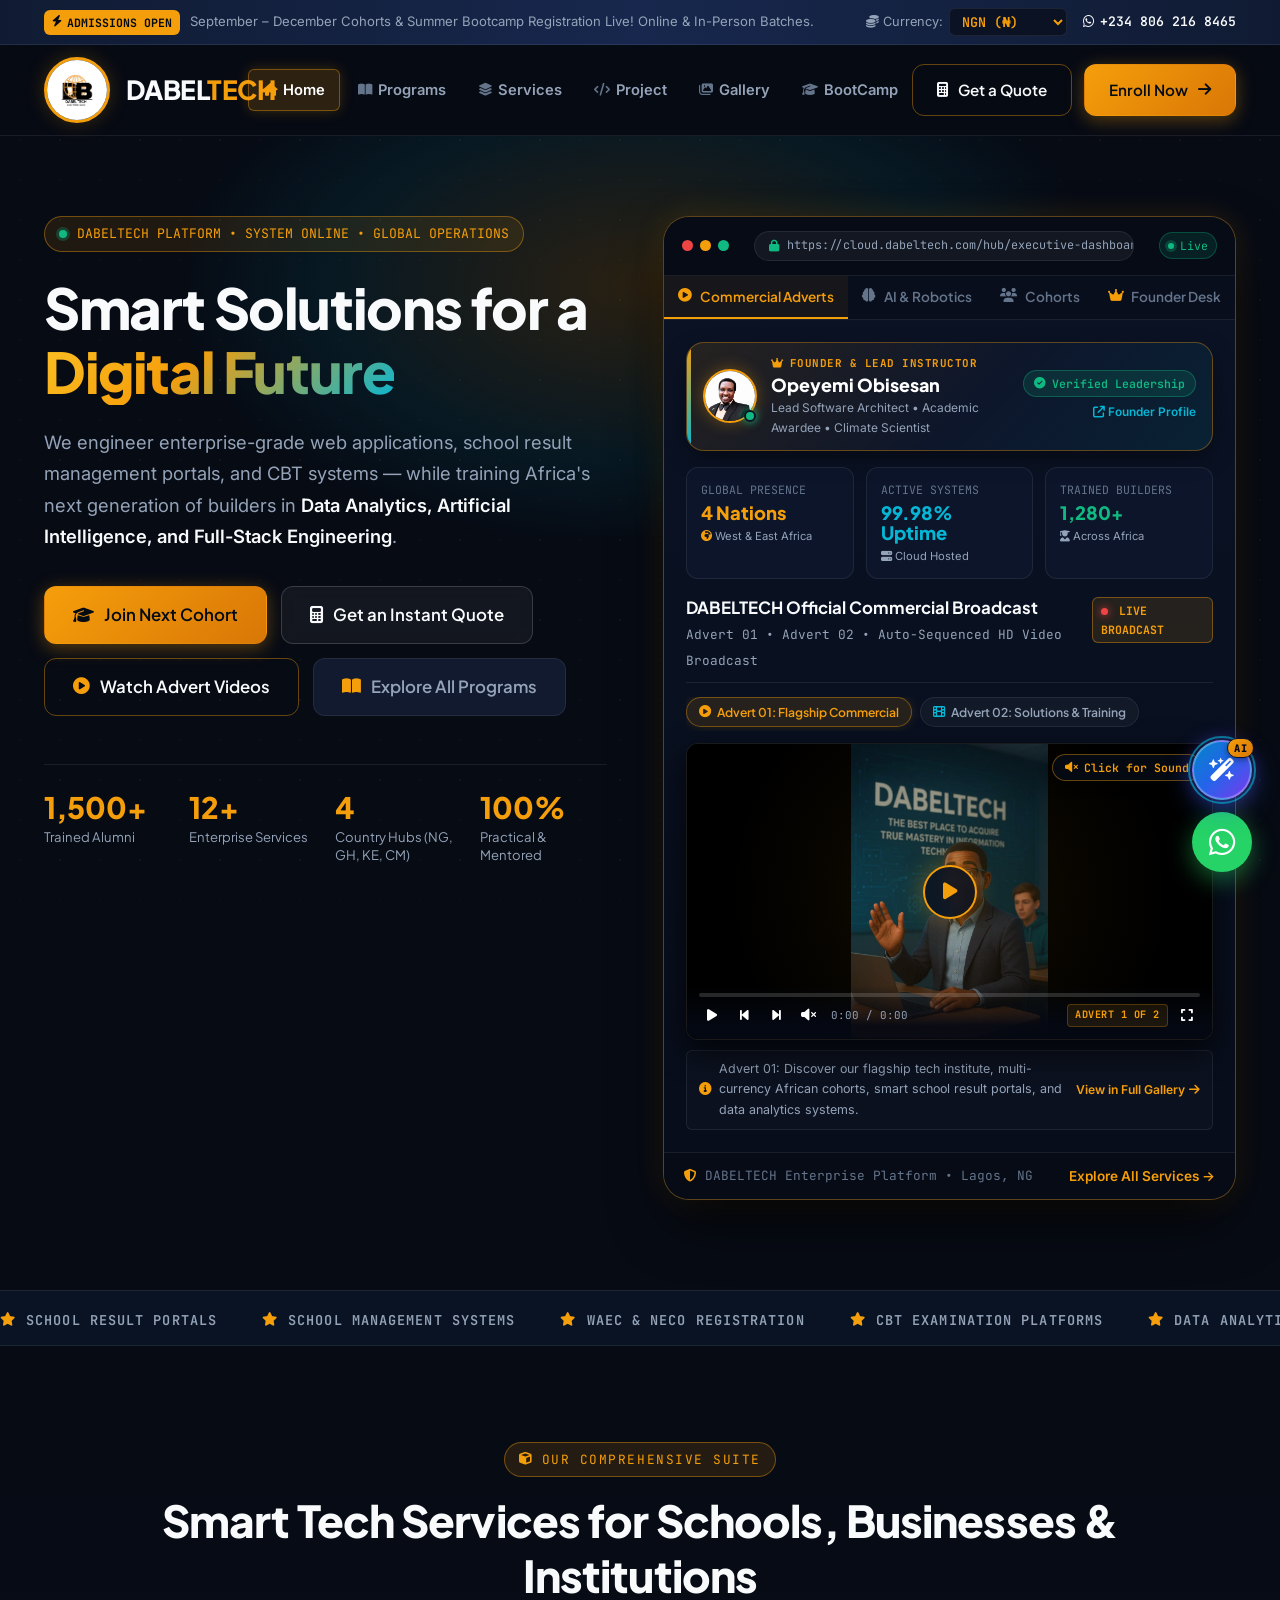
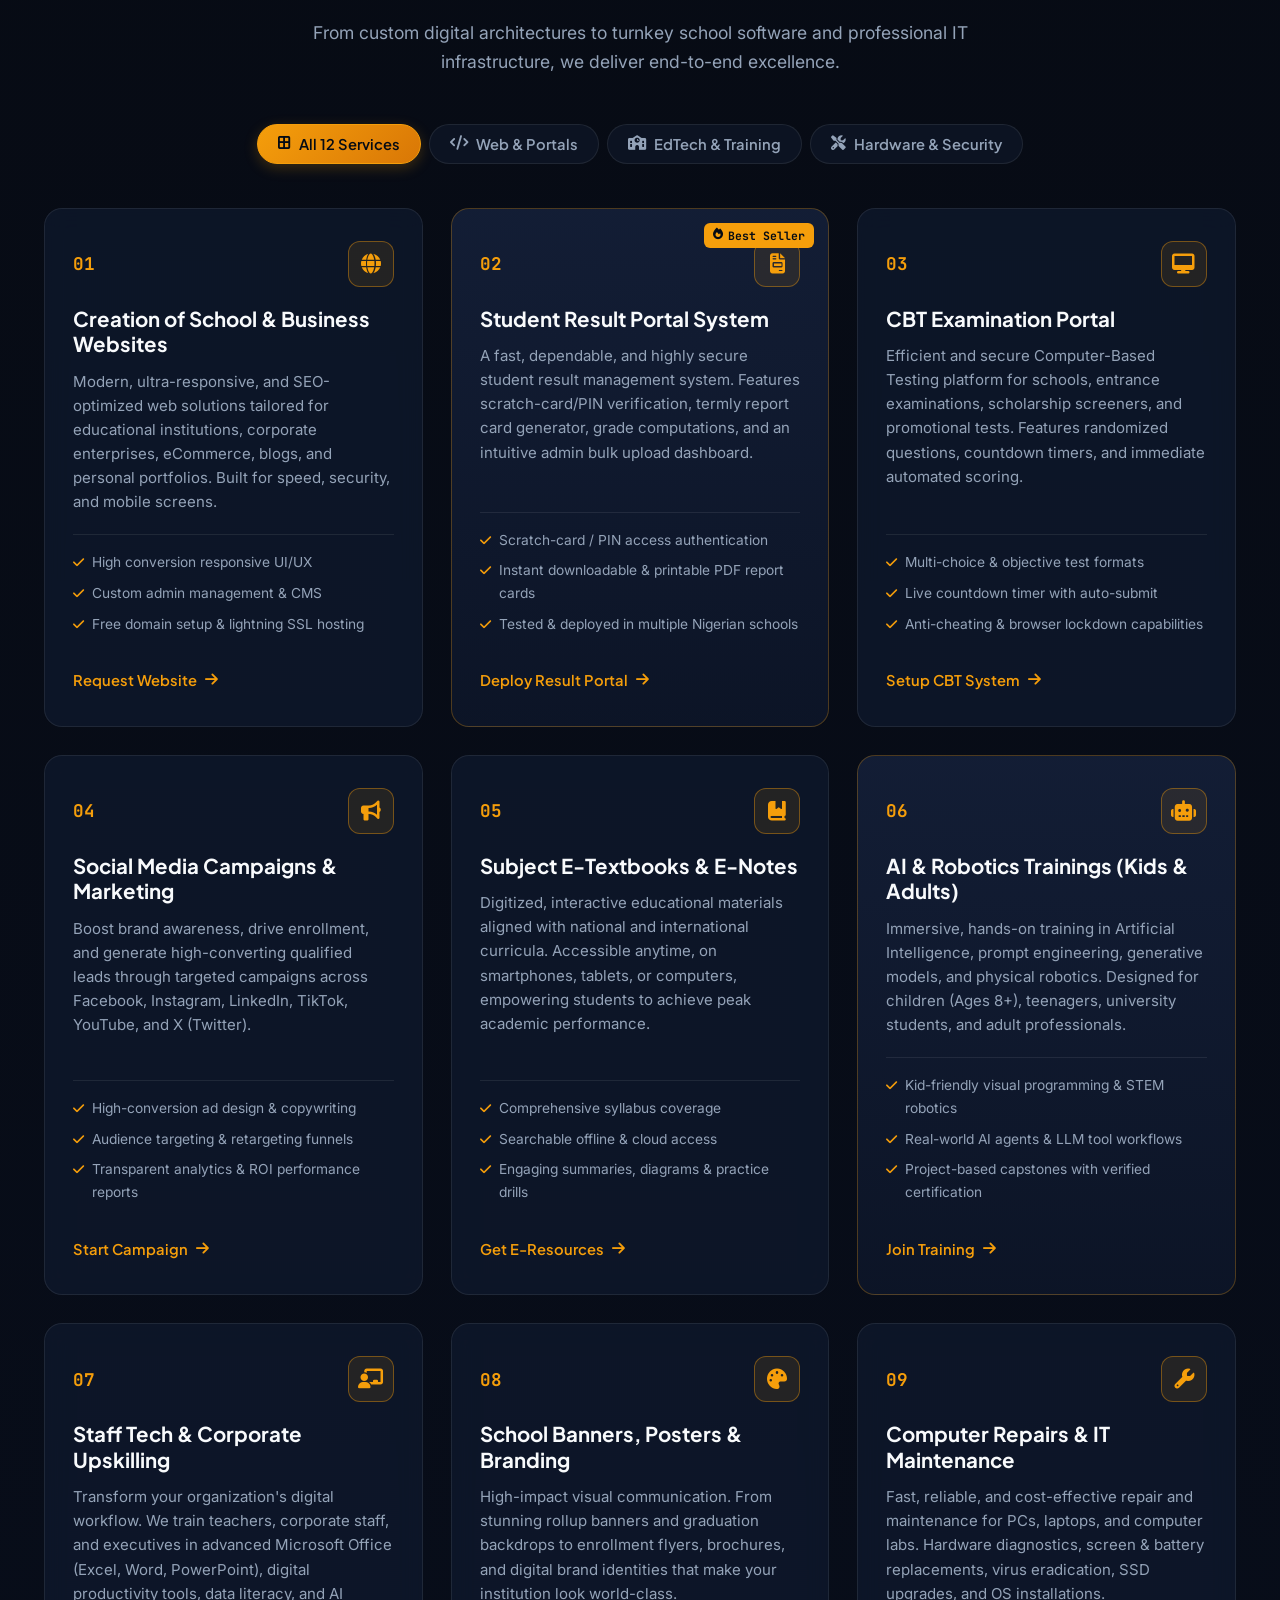
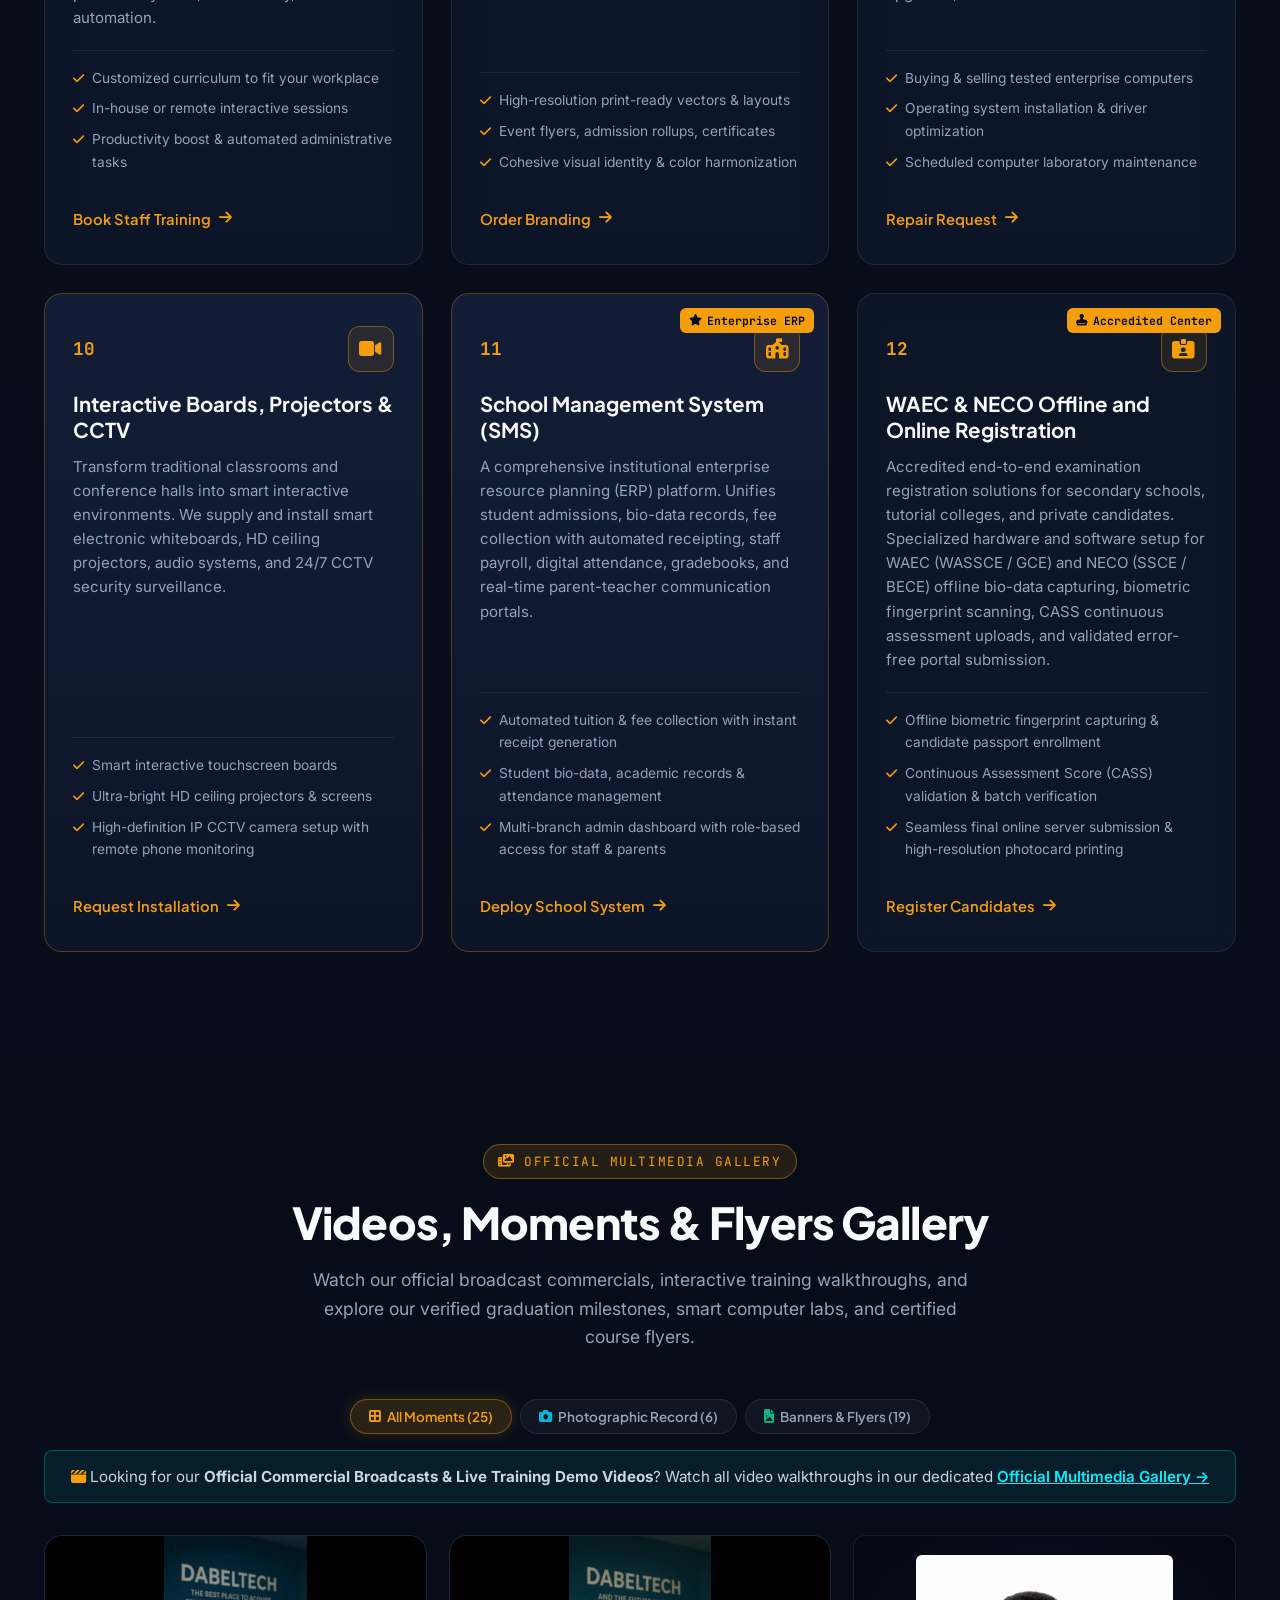
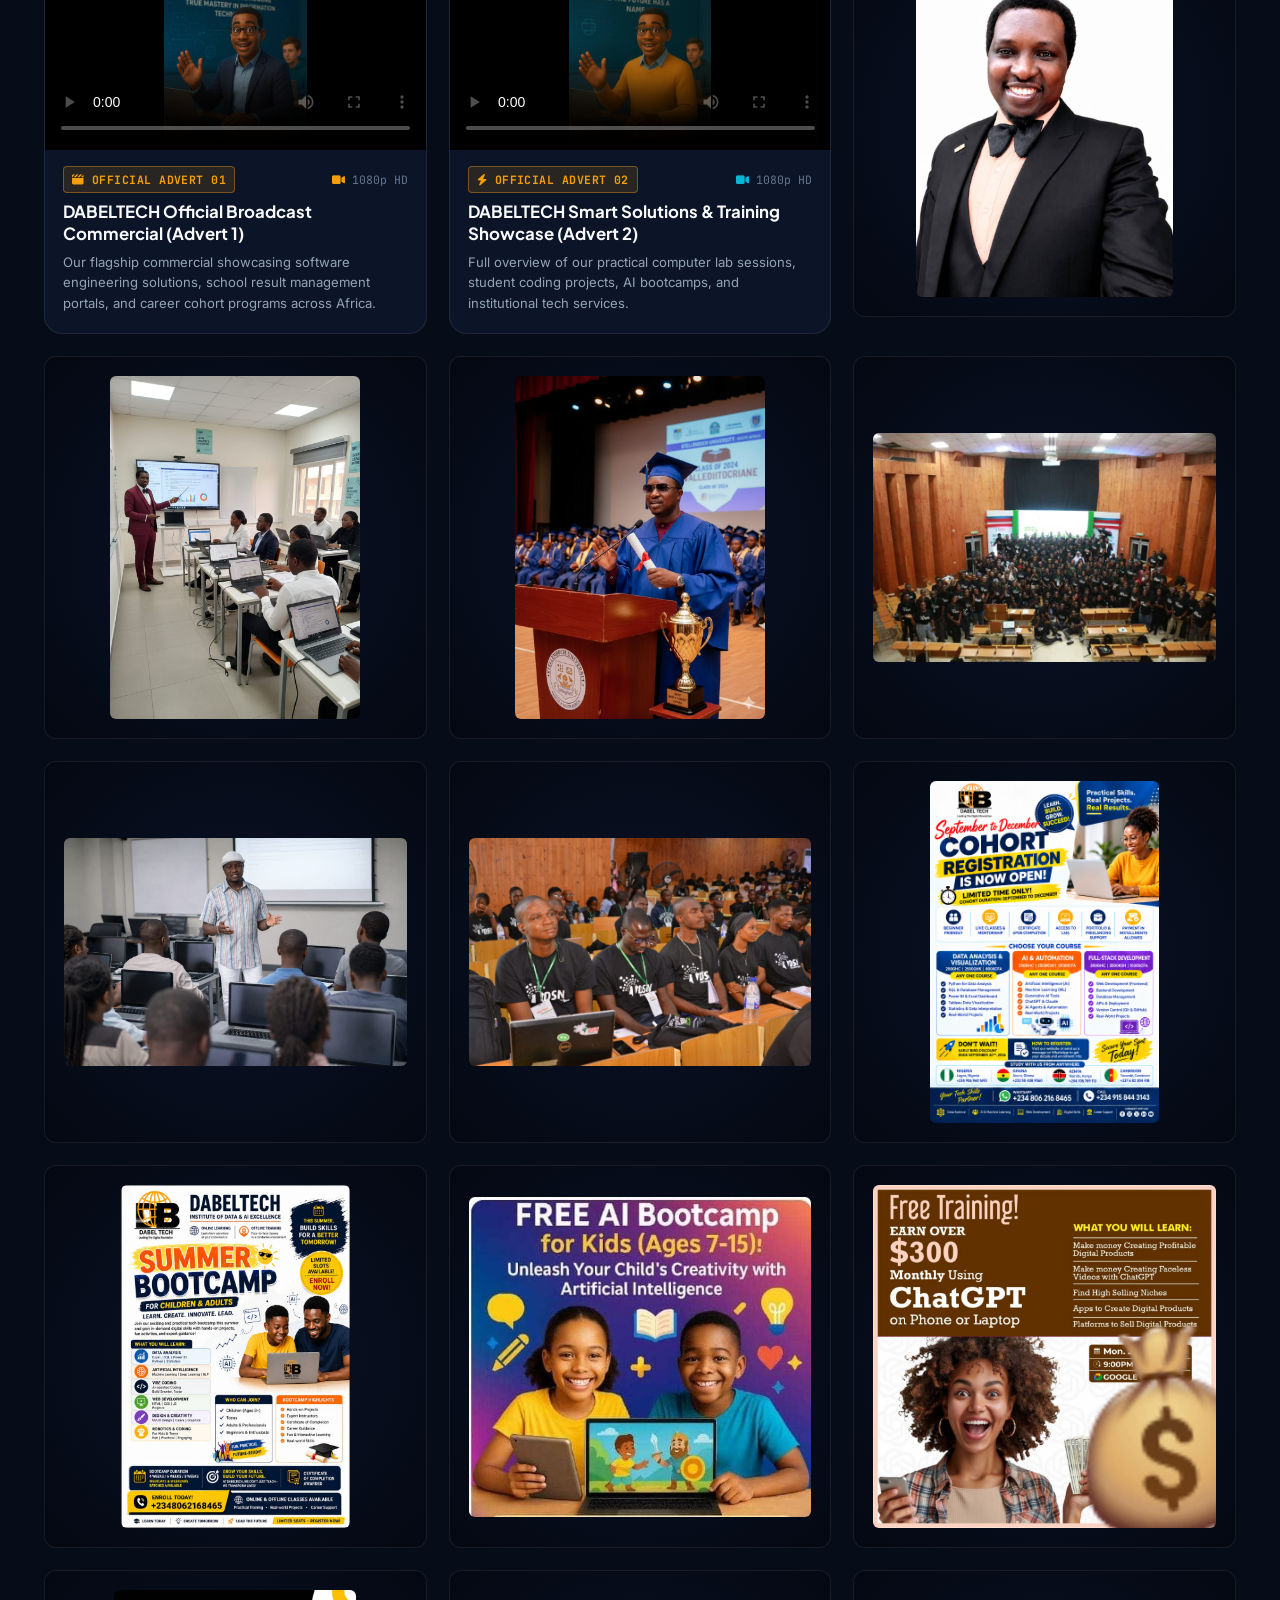
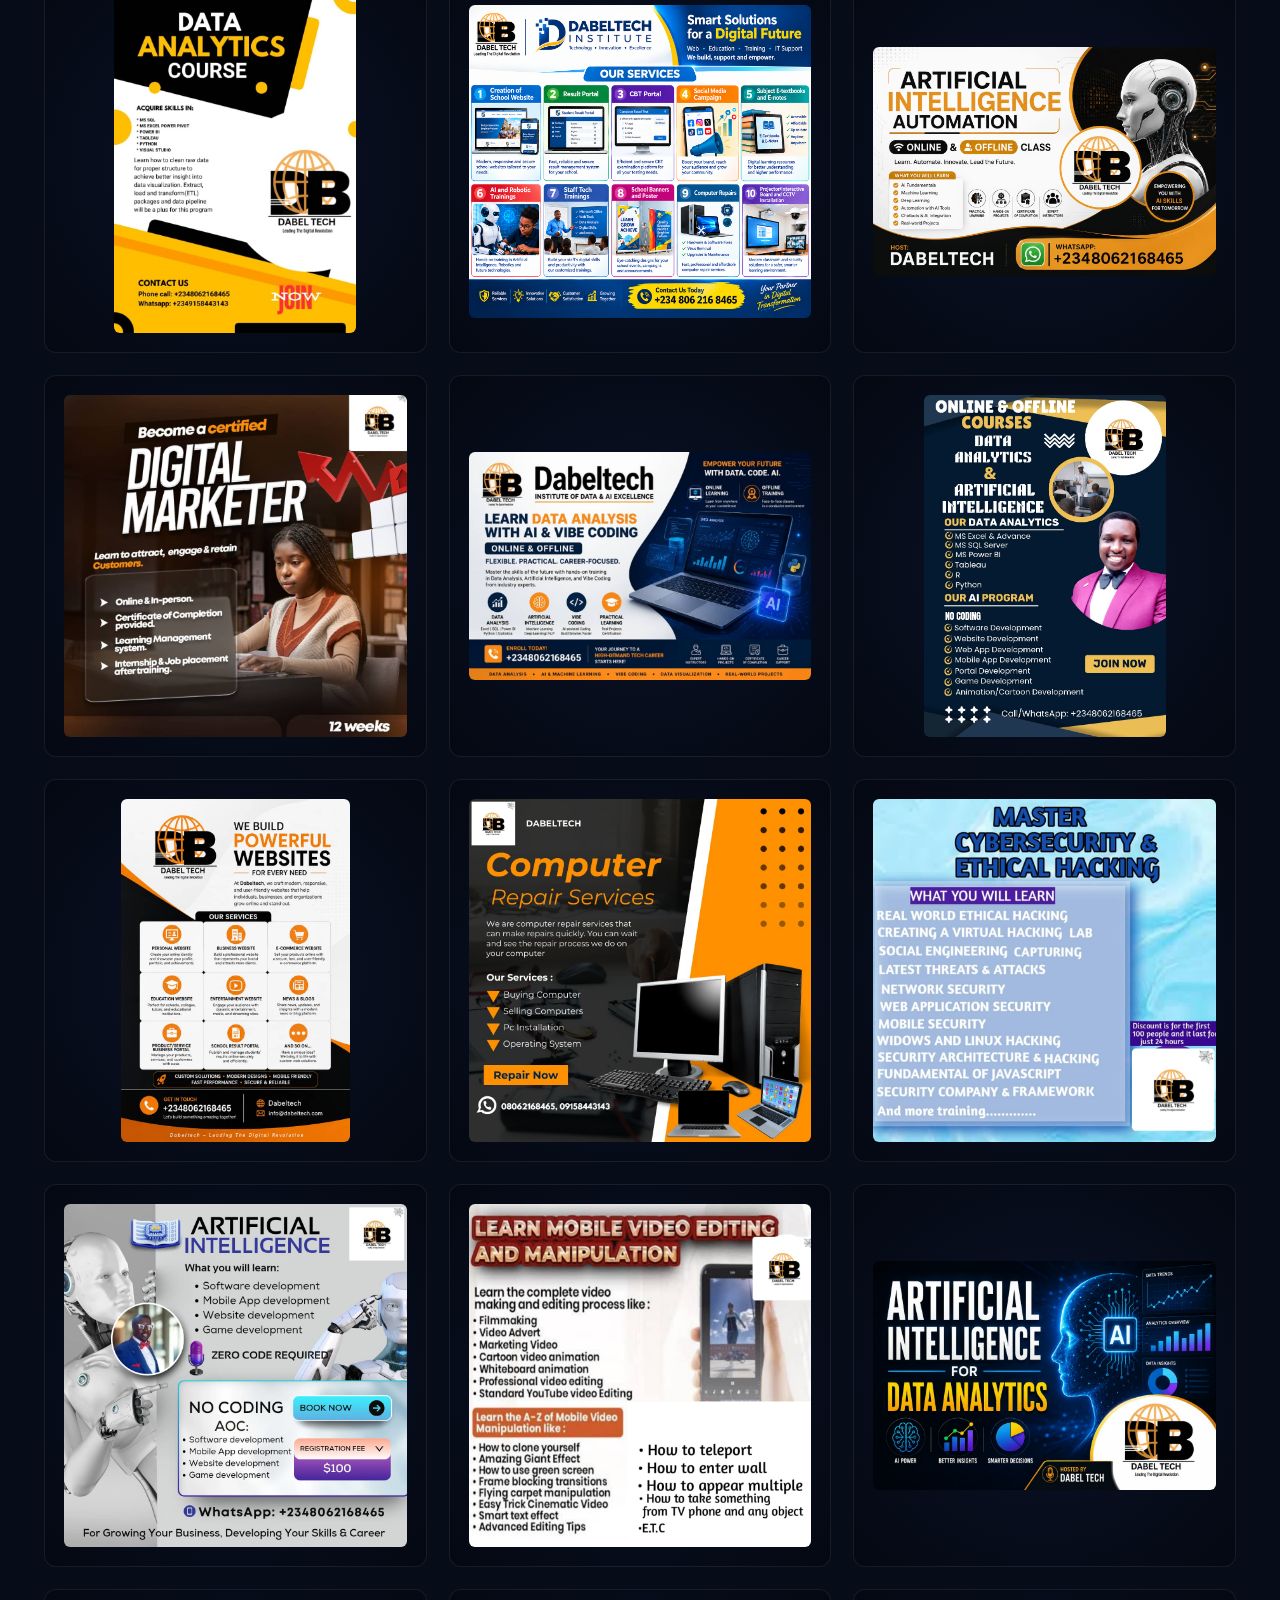
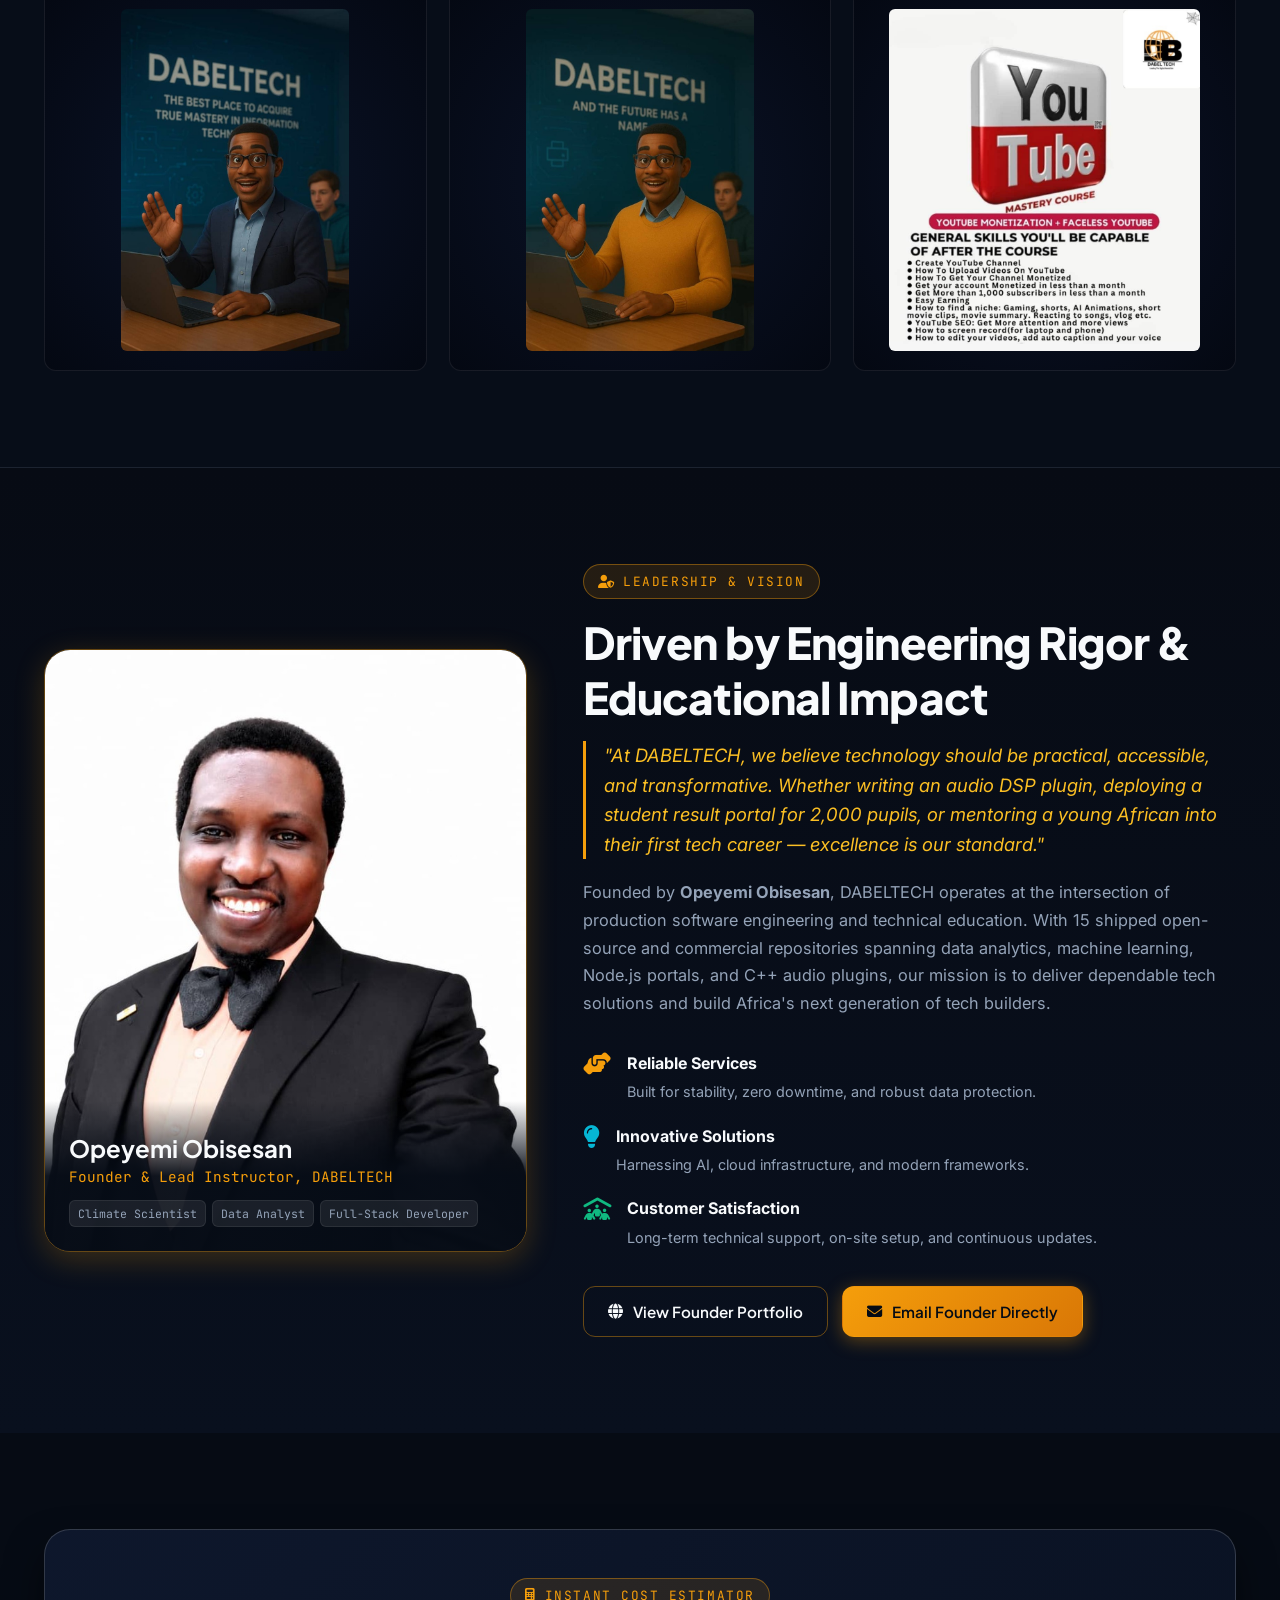
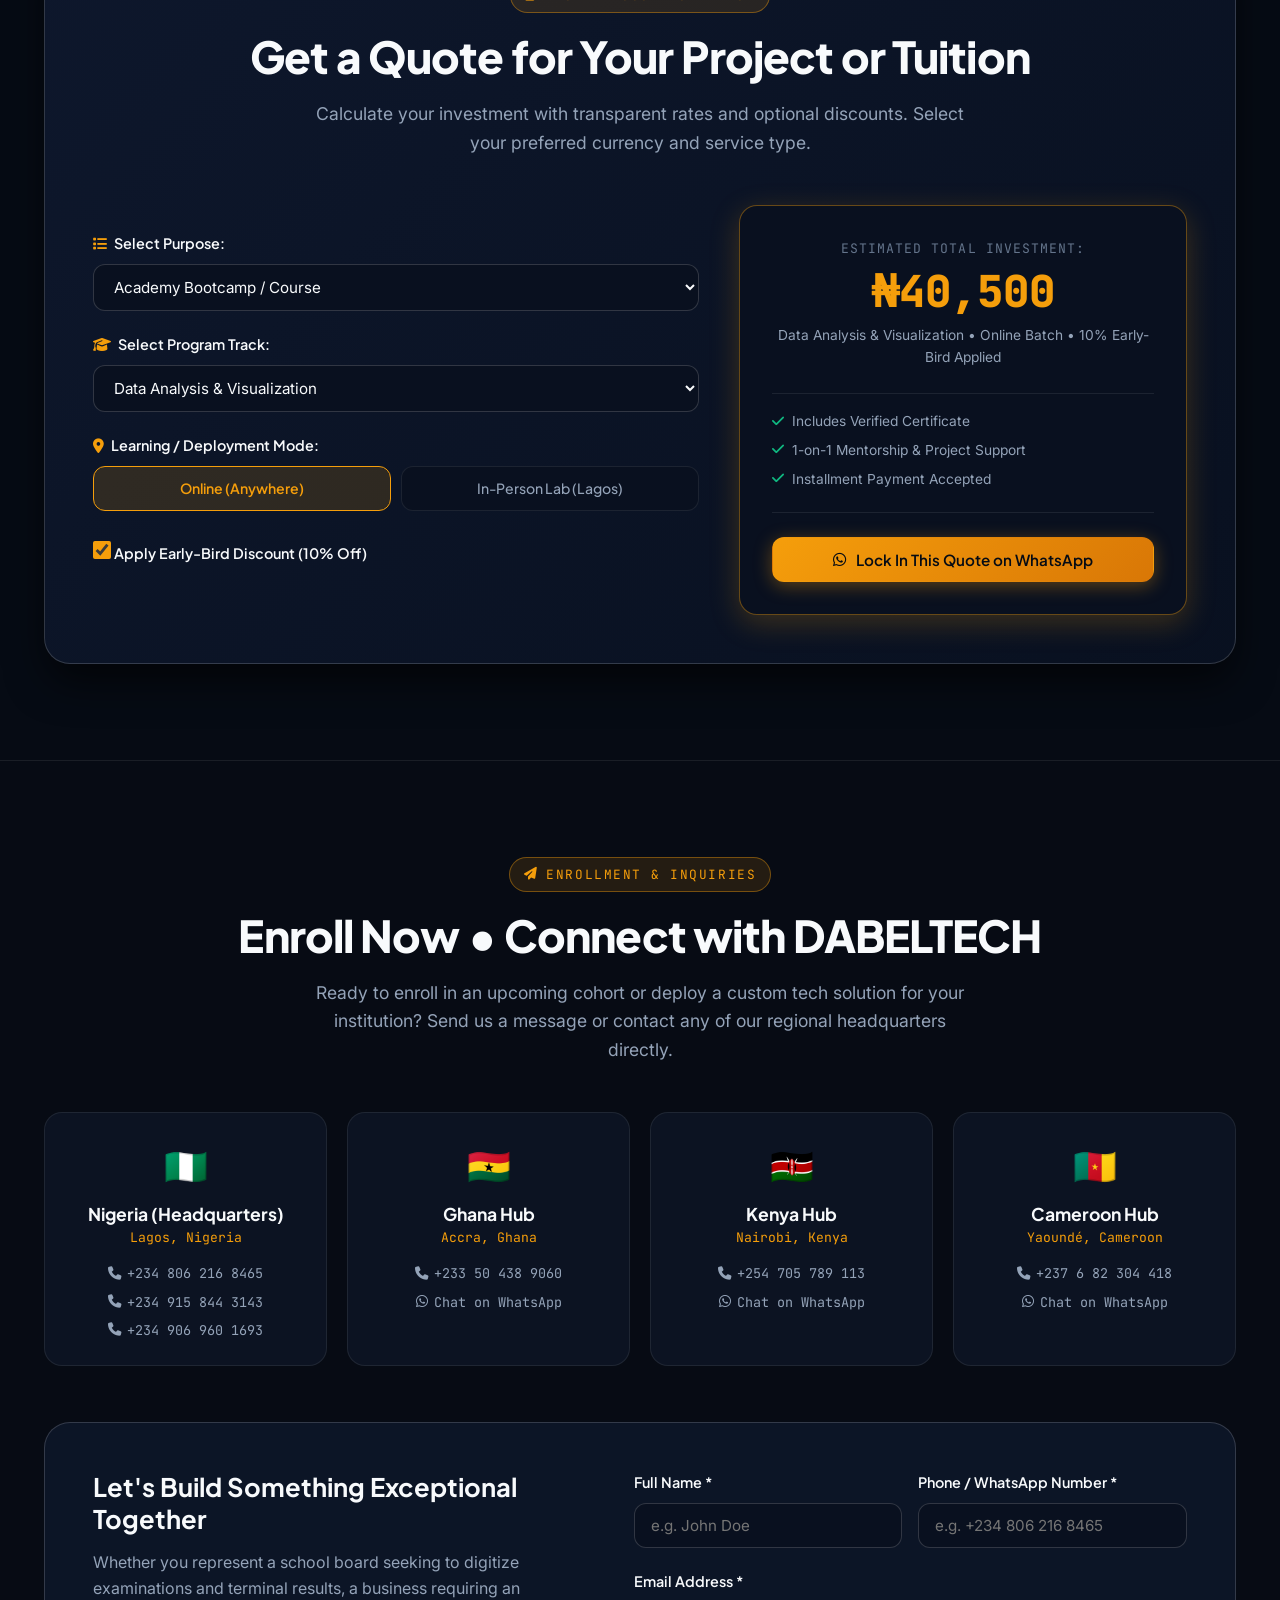
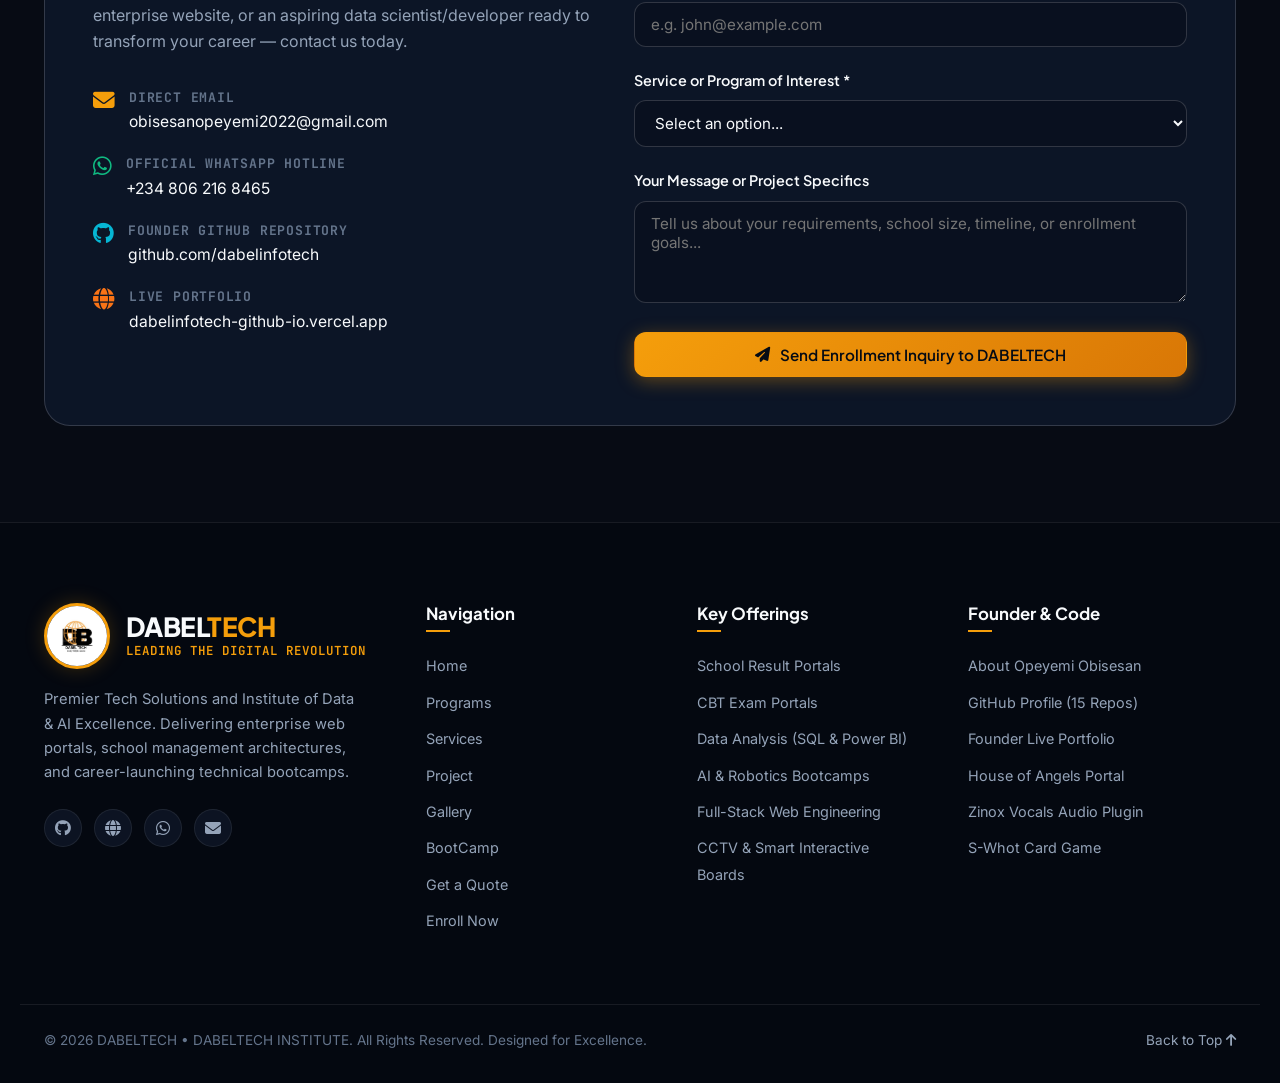
==== commit c3b8e054: "feat: add School Management System and WAEC & NECO Registration to services suite making 12 services" ====
--- a/index.html
+++ b/index.html
@@ -19,7 +19,7 @@
   <link rel="stylesheet" href="https://cdnjs.cloudflare.com/ajax/libs/font-awesome/6.5.1/css/all.min.css">
   
   <!-- Main Stylesheet (v2.4 Menu Tab Reorganization & Dashboard Commercial Adverts) -->
-  <link rel="stylesheet" href="styles.css?v=3.1">
+  <link rel="stylesheet" href="styles.css?v=3.2">
 
   <!-- Force page to stay at top on initial load & prevent running down to bottom -->
   <script>
@@ -149,7 +149,7 @@
             <div class="stat-label">Trained Alumni</div>
           </div>
           <div class="stat-card">
-            <div class="stat-num">10+</div>
+            <div class="stat-num">12+</div>
             <div class="stat-label">Enterprise Services</div>
           </div>
           <div class="stat-card">
@@ -404,6 +404,8 @@
   <div class="marquee-ribbon" aria-hidden="true">
     <div class="marquee-track">
       <span><i class="fa-solid fa-star text-accent"></i> SCHOOL RESULT PORTALS</span>
+      <span><i class="fa-solid fa-star text-accent"></i> SCHOOL MANAGEMENT SYSTEMS</span>
+      <span><i class="fa-solid fa-star text-accent"></i> WAEC &amp; NECO REGISTRATION</span>
       <span><i class="fa-solid fa-star text-accent"></i> CBT EXAMINATION PLATFORMS</span>
       <span><i class="fa-solid fa-star text-accent"></i> DATA ANALYTICS &amp; VISUALIZATION</span>
       <span><i class="fa-solid fa-star text-accent"></i> ARTIFICIAL INTELLIGENCE &amp; AGENTS</span>
@@ -415,6 +417,8 @@
       <span><i class="fa-solid fa-star text-accent"></i> CYBERSECURITY &amp; ETHICAL HACKING</span>
       <!-- Loop duplicate -->
       <span><i class="fa-solid fa-star text-accent"></i> SCHOOL RESULT PORTALS</span>
+      <span><i class="fa-solid fa-star text-accent"></i> SCHOOL MANAGEMENT SYSTEMS</span>
+      <span><i class="fa-solid fa-star text-accent"></i> WAEC &amp; NECO REGISTRATION</span>
       <span><i class="fa-solid fa-star text-accent"></i> CBT EXAMINATION PLATFORMS</span>
       <span><i class="fa-solid fa-star text-accent"></i> DATA ANALYTICS &amp; VISUALIZATION</span>
       <span><i class="fa-solid fa-star text-accent"></i> ARTIFICIAL INTELLIGENCE &amp; AGENTS</span>
@@ -439,7 +443,7 @@
 
         <!-- Service Category Tabs Ribbon -->
         <div class="service-tabs" role="tablist">
-          <button class="service-tab-btn active" data-filter="all" role="tab"><i class="fa-solid fa-border-all"></i> All 10 Services</button>
+          <button class="service-tab-btn active" data-filter="all" role="tab"><i class="fa-solid fa-border-all"></i> All 12 Services</button>
           <button class="service-tab-btn" data-filter="web-software" role="tab"><i class="fa-solid fa-code"></i> Web &amp; Portals</button>
           <button class="service-tab-btn" data-filter="edtech" role="tab"><i class="fa-solid fa-school"></i> EdTech &amp; Training</button>
           <button class="service-tab-btn" data-filter="infrastructure" role="tab"><i class="fa-solid fa-screwdriver-wrench"></i> Hardware &amp; Security</button>
@@ -666,6 +670,52 @@
           <div class="service-footer">
             <a href="https://wa.me/2348062168465?text=Hello%20DABELTECH%2C%20I%20want%20to%20install%20Smart%20Boards%2C%20Projectors%20or%20CCTV" target="_blank" rel="noopener" class="service-link">
               <span>Request Installation</span> <i class="fa-solid fa-arrow-right"></i>
+            </a>
+          </div>
+        </div>
+
+        <!-- 11. School Management System -->
+        <div class="service-card highlight-card" data-category="web-software edtech">
+          <div class="popular-ribbon"><i class="fa-solid fa-star"></i> Enterprise ERP</div>
+          <div class="service-card-top">
+            <span class="service-num">11</span>
+            <span class="service-icon"><i class="fa-solid fa-school-flag"></i></span>
+          </div>
+          <h3 class="service-title">School Management System (SMS)</h3>
+          <p class="service-desc">
+            A comprehensive institutional enterprise resource planning (ERP) platform. Unifies student admissions, bio-data records, fee collection with automated receipting, staff payroll, digital attendance, gradebooks, and real-time parent-teacher communication portals.
+          </p>
+          <ul class="service-features">
+            <li><i class="fa-solid fa-check"></i> Automated tuition &amp; fee collection with instant receipt generation</li>
+            <li><i class="fa-solid fa-check"></i> Student bio-data, academic records &amp; attendance management</li>
+            <li><i class="fa-solid fa-check"></i> Multi-branch admin dashboard with role-based access for staff &amp; parents</li>
+          </ul>
+          <div class="service-footer">
+            <a href="https://wa.me/2348062168465?text=Hello%20DABELTECH%2C%20I%20am%20interested%20in%20deploying%20the%20School%20Management%20System%20for%20my%20institution" target="_blank" rel="noopener" class="service-link">
+              <span>Deploy School System</span> <i class="fa-solid fa-arrow-right"></i>
+            </a>
+          </div>
+        </div>
+
+        <!-- 12. WAEC and NECO Offline and Online Registration -->
+        <div class="service-card" data-category="edtech web-software">
+          <div class="popular-ribbon"><i class="fa-solid fa-stamp"></i> Accredited Center</div>
+          <div class="service-card-top">
+            <span class="service-num">12</span>
+            <span class="service-icon"><i class="fa-solid fa-id-card-clip"></i></span>
+          </div>
+          <h3 class="service-title">WAEC &amp; NECO Offline and Online Registration</h3>
+          <p class="service-desc">
+            Accredited end-to-end examination registration solutions for secondary schools, tutorial colleges, and private candidates. Specialized hardware and software setup for WAEC (WASSCE / GCE) and NECO (SSCE / BECE) offline bio-data capturing, biometric fingerprint scanning, CASS continuous assessment uploads, and validated error-free portal submission.
+          </p>
+          <ul class="service-features">
+            <li><i class="fa-solid fa-check"></i> Offline biometric fingerprint capturing &amp; candidate passport enrollment</li>
+            <li><i class="fa-solid fa-check"></i> Continuous Assessment Score (CASS) validation &amp; batch verification</li>
+            <li><i class="fa-solid fa-check"></i> Seamless final online server submission &amp; high-resolution photocard printing</li>
+          </ul>
+          <div class="service-footer">
+            <a href="https://wa.me/2348062168465?text=Hello%20DABELTECH%2C%20I%20need%20WAEC%20and%20NECO%20Offline%20and%20Online%20Registration%20Services" target="_blank" rel="noopener" class="service-link">
+              <span>Register Candidates</span> <i class="fa-solid fa-arrow-right"></i>
             </a>
           </div>
         </div>
@@ -1034,6 +1084,8 @@
                 <option value="school-website">School or Business Website</option>
                 <option value="result-portal">School Result Management Portal</option>
                 <option value="cbt-portal">CBT Examination System Setup</option>
+                <option value="school-management">School Management System (SMS)</option>
+                <option value="waec-neco">WAEC &amp; NECO Registration Service</option>
                 <option value="cctv-hardware">CCTV &amp; Smart Classroom Hardware</option>
               </select>
             </div>
@@ -1484,6 +1536,6 @@
   </div>
 
   <!-- Main JavaScript File -->
-  <script src="script.js?v=3.1"></script>
+  <script src="script.js?v=3.2"></script>
 </body>
 </html>
